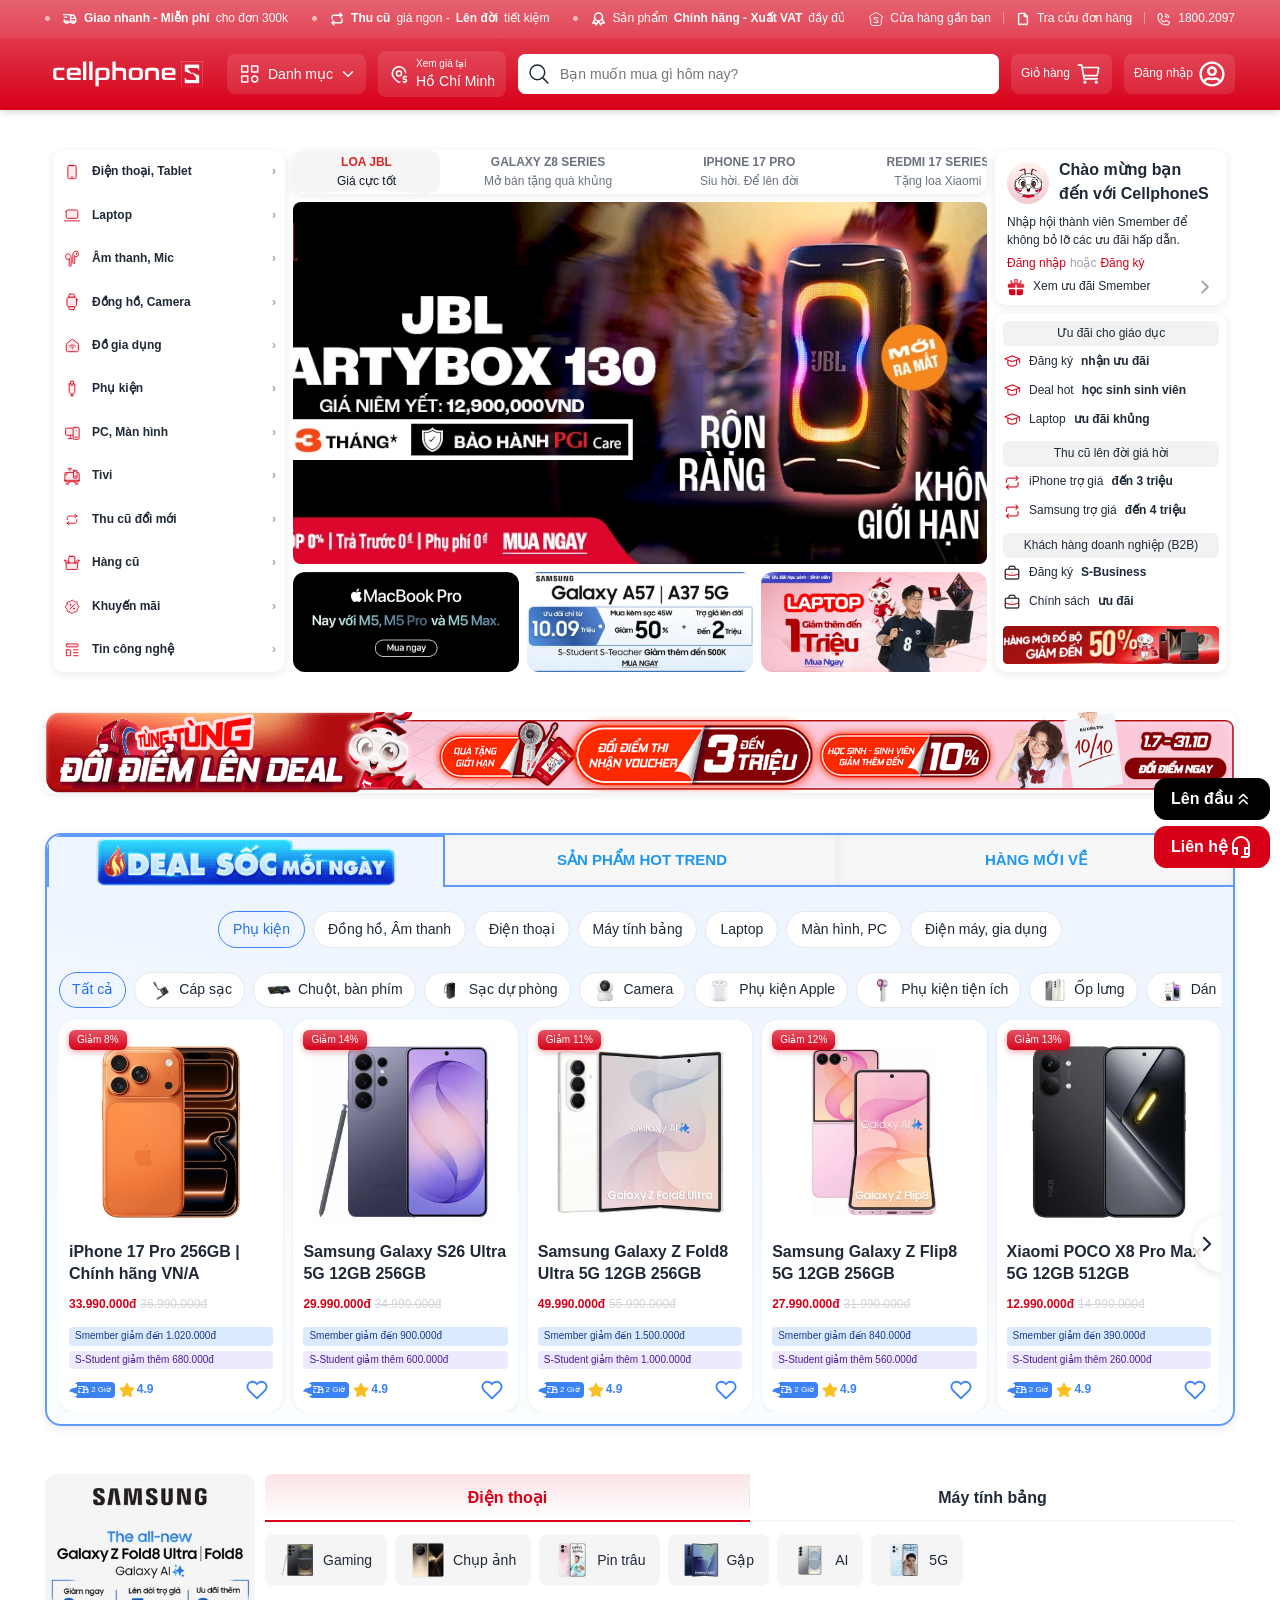
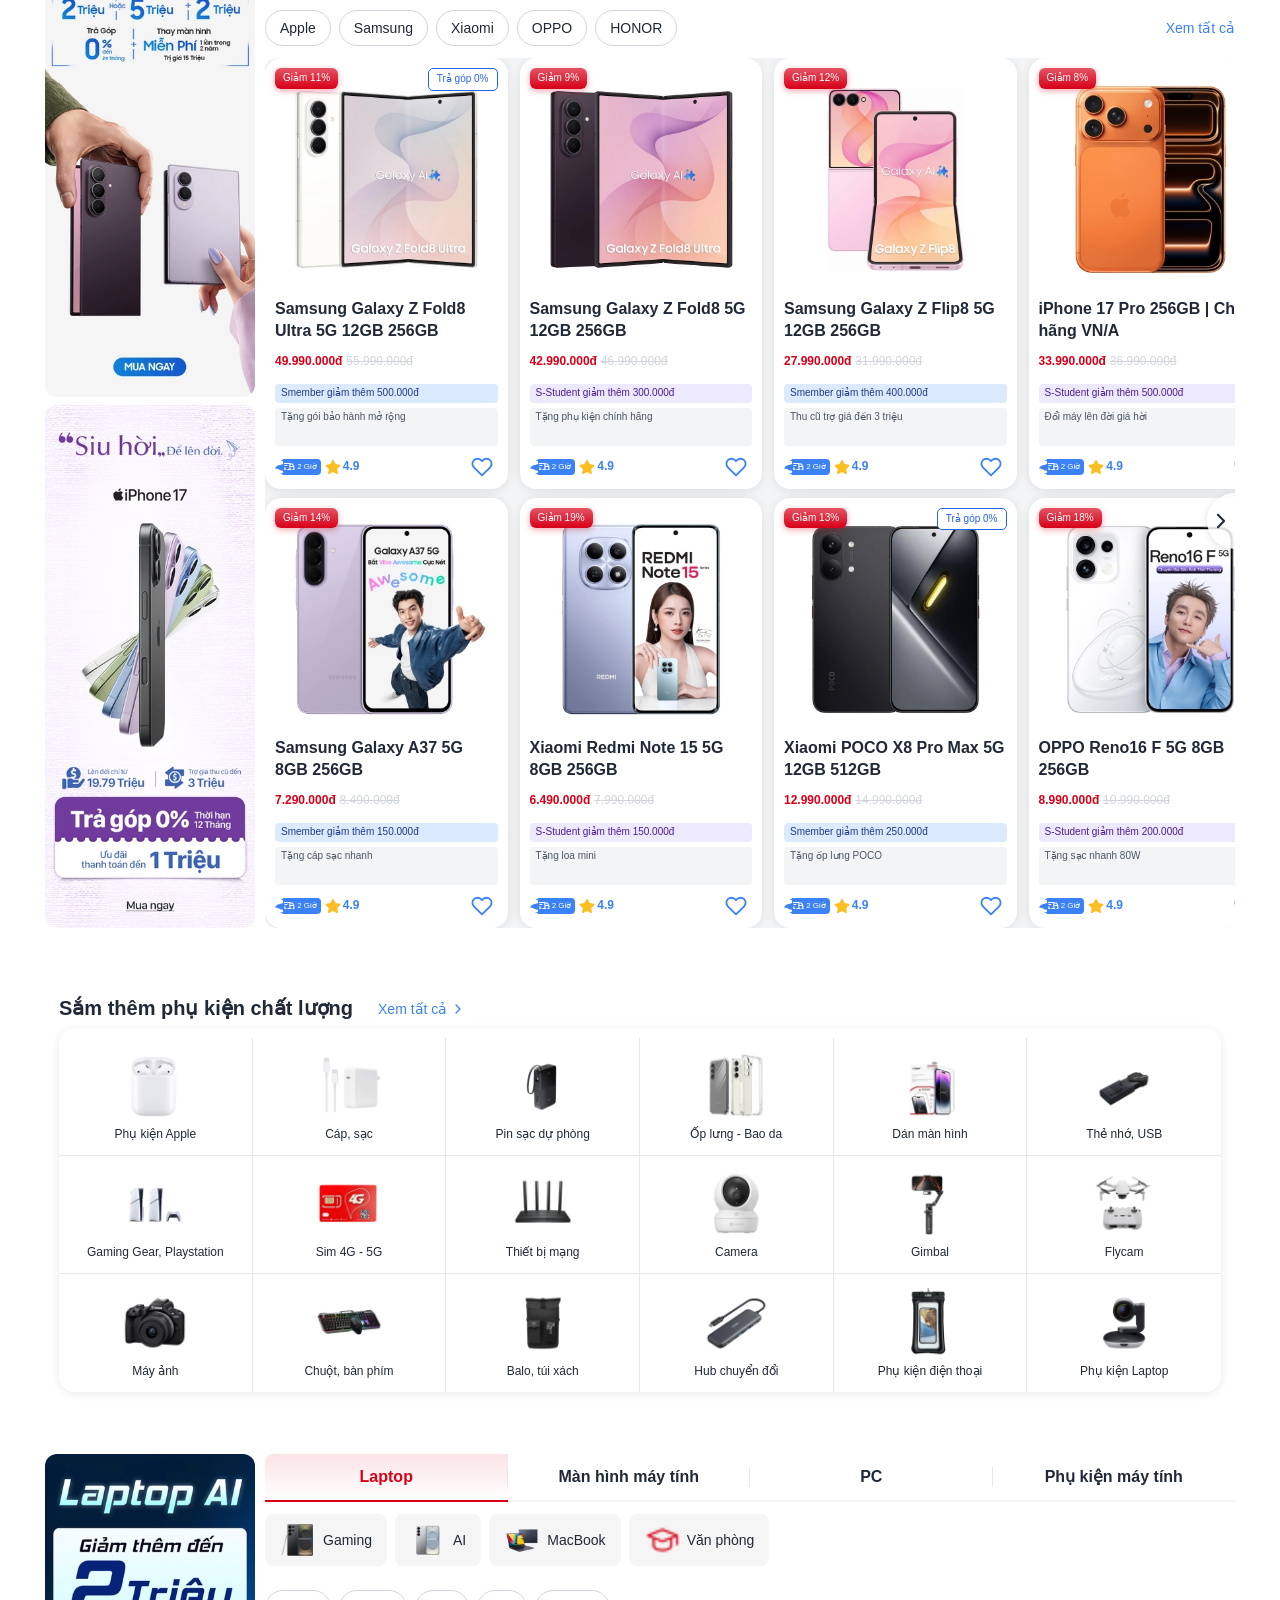
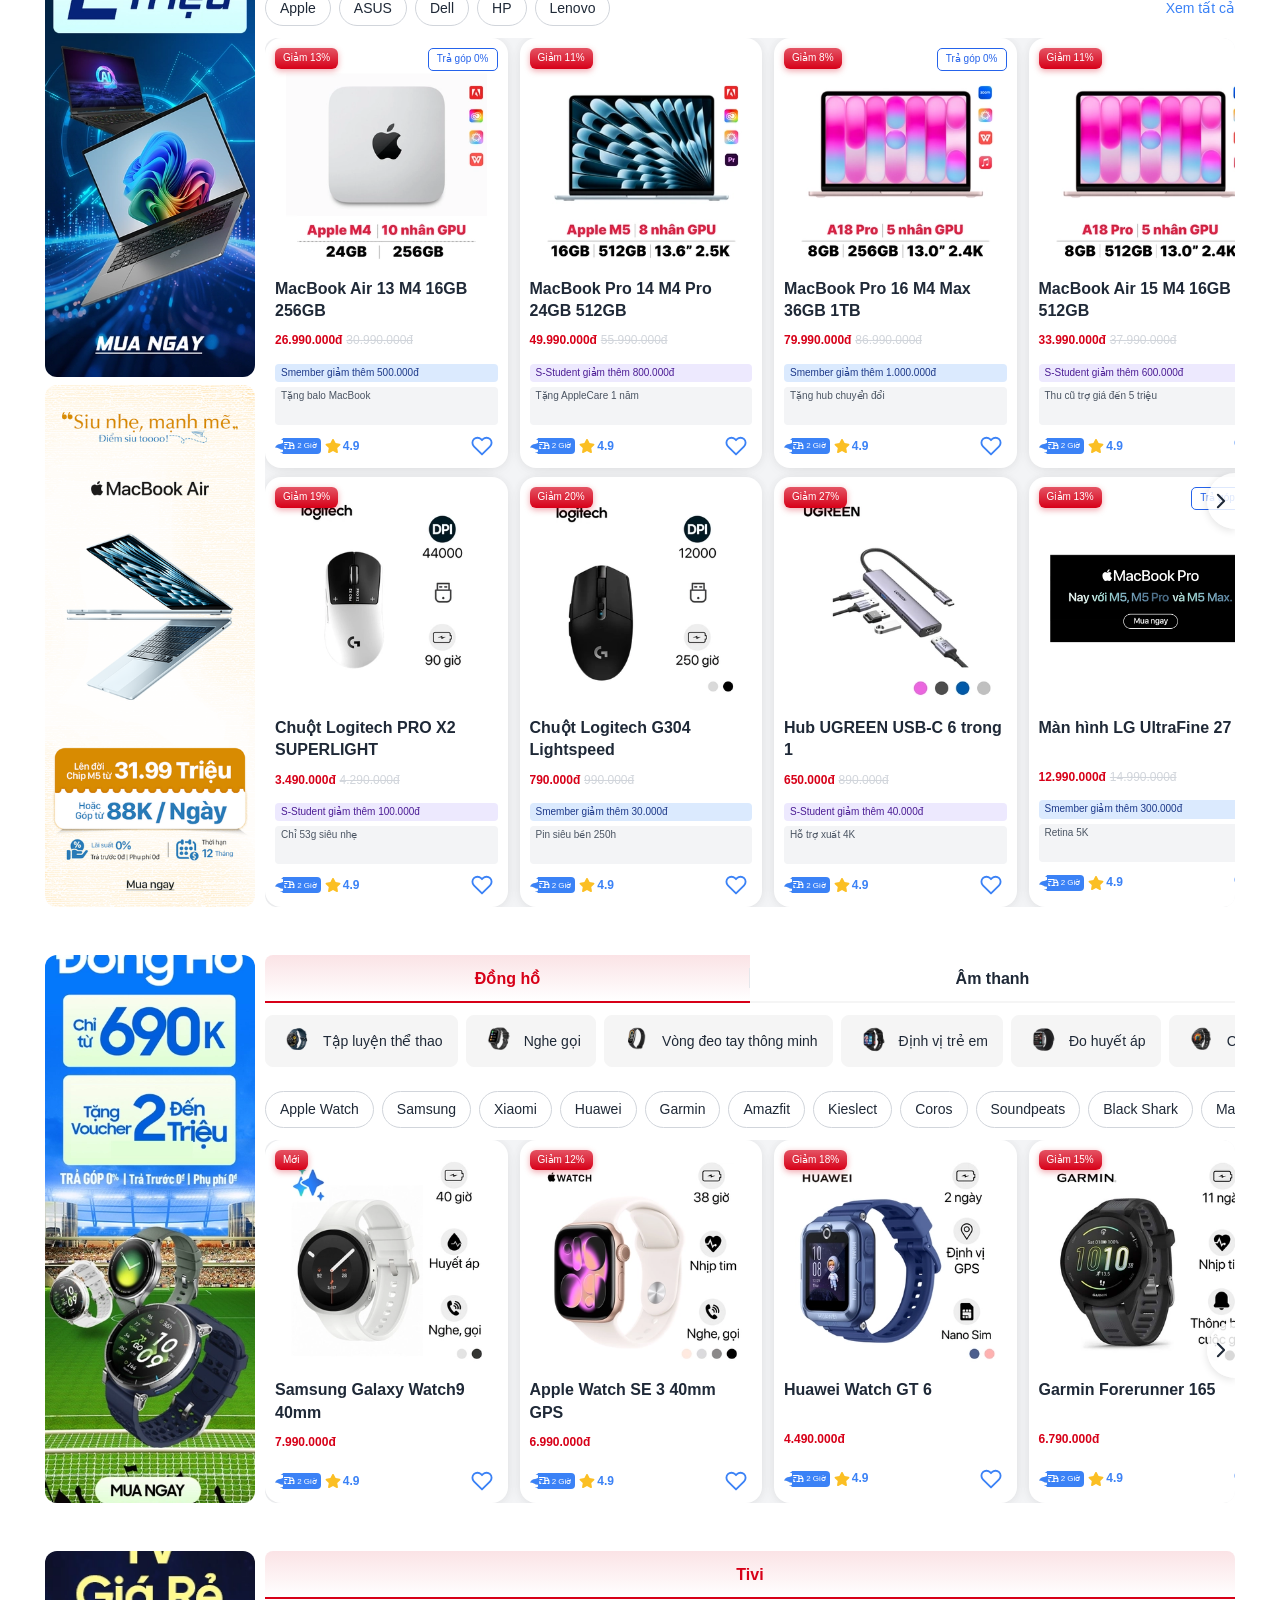
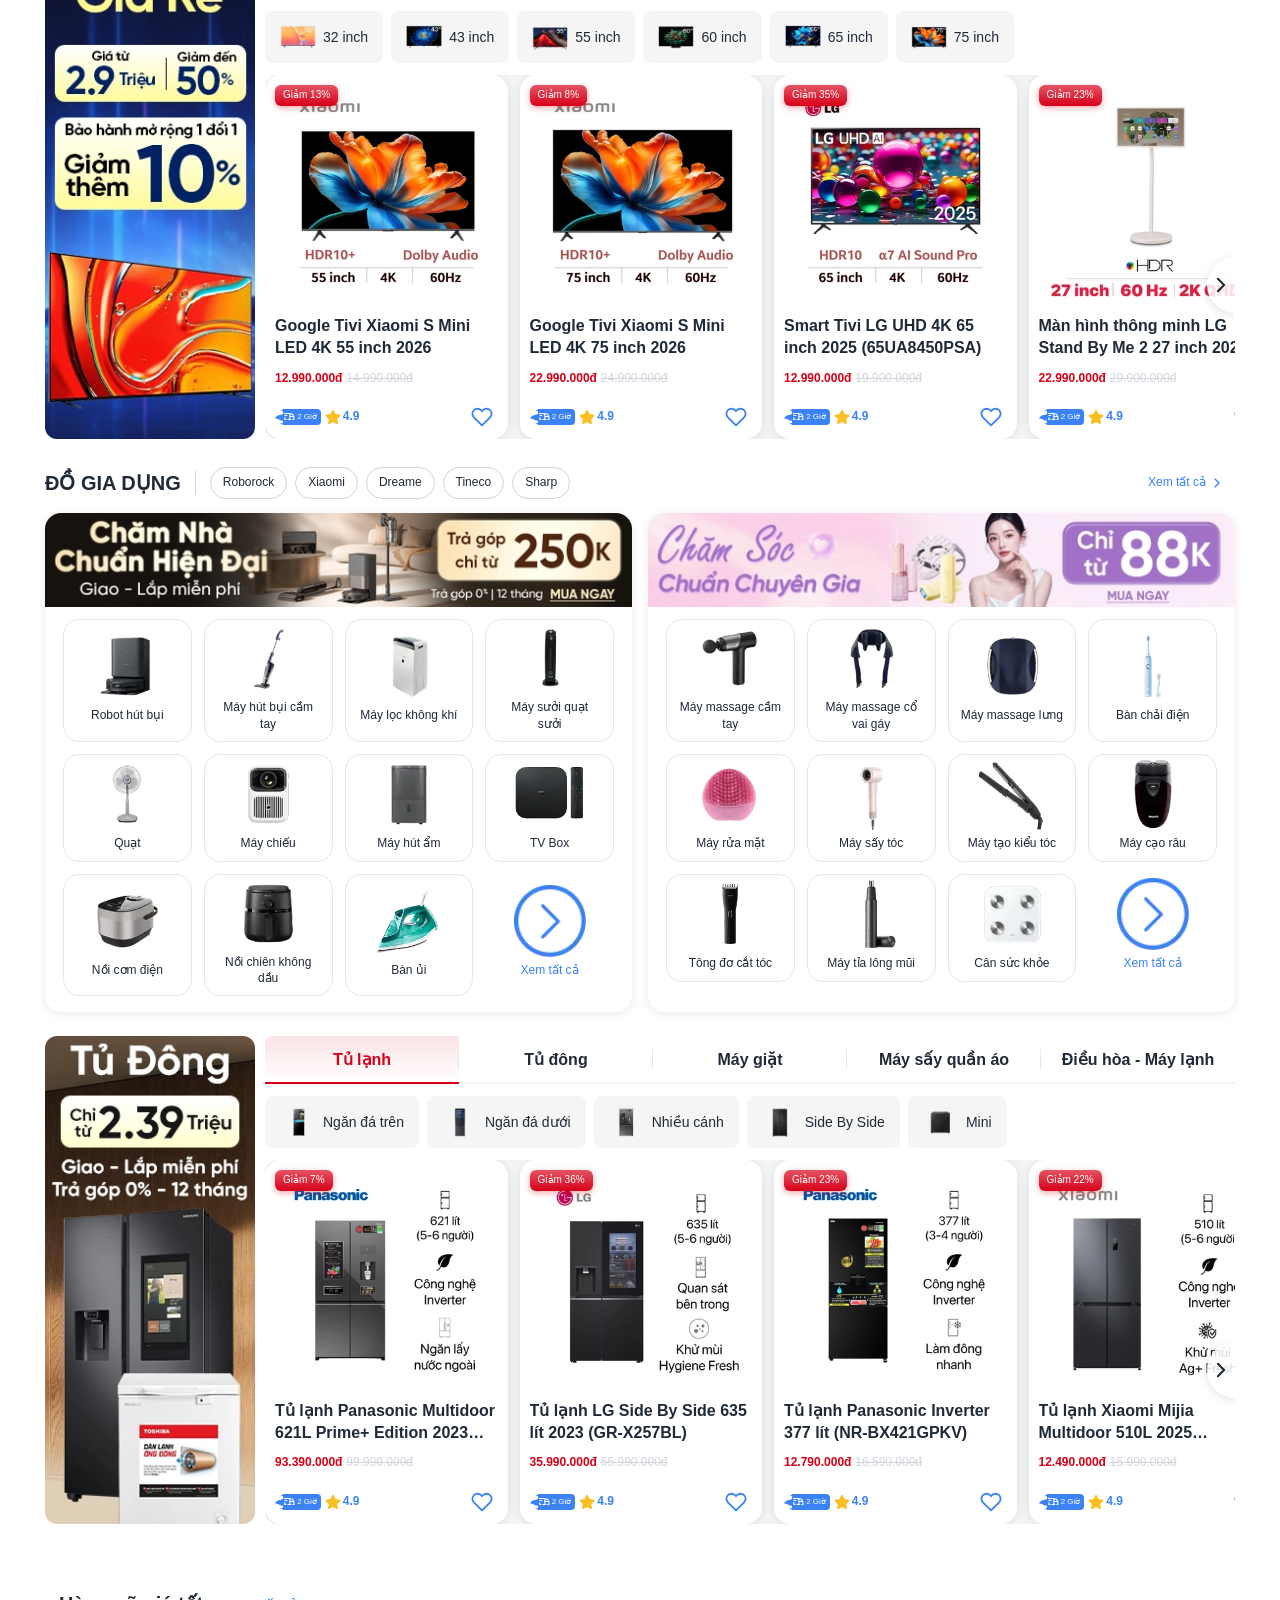
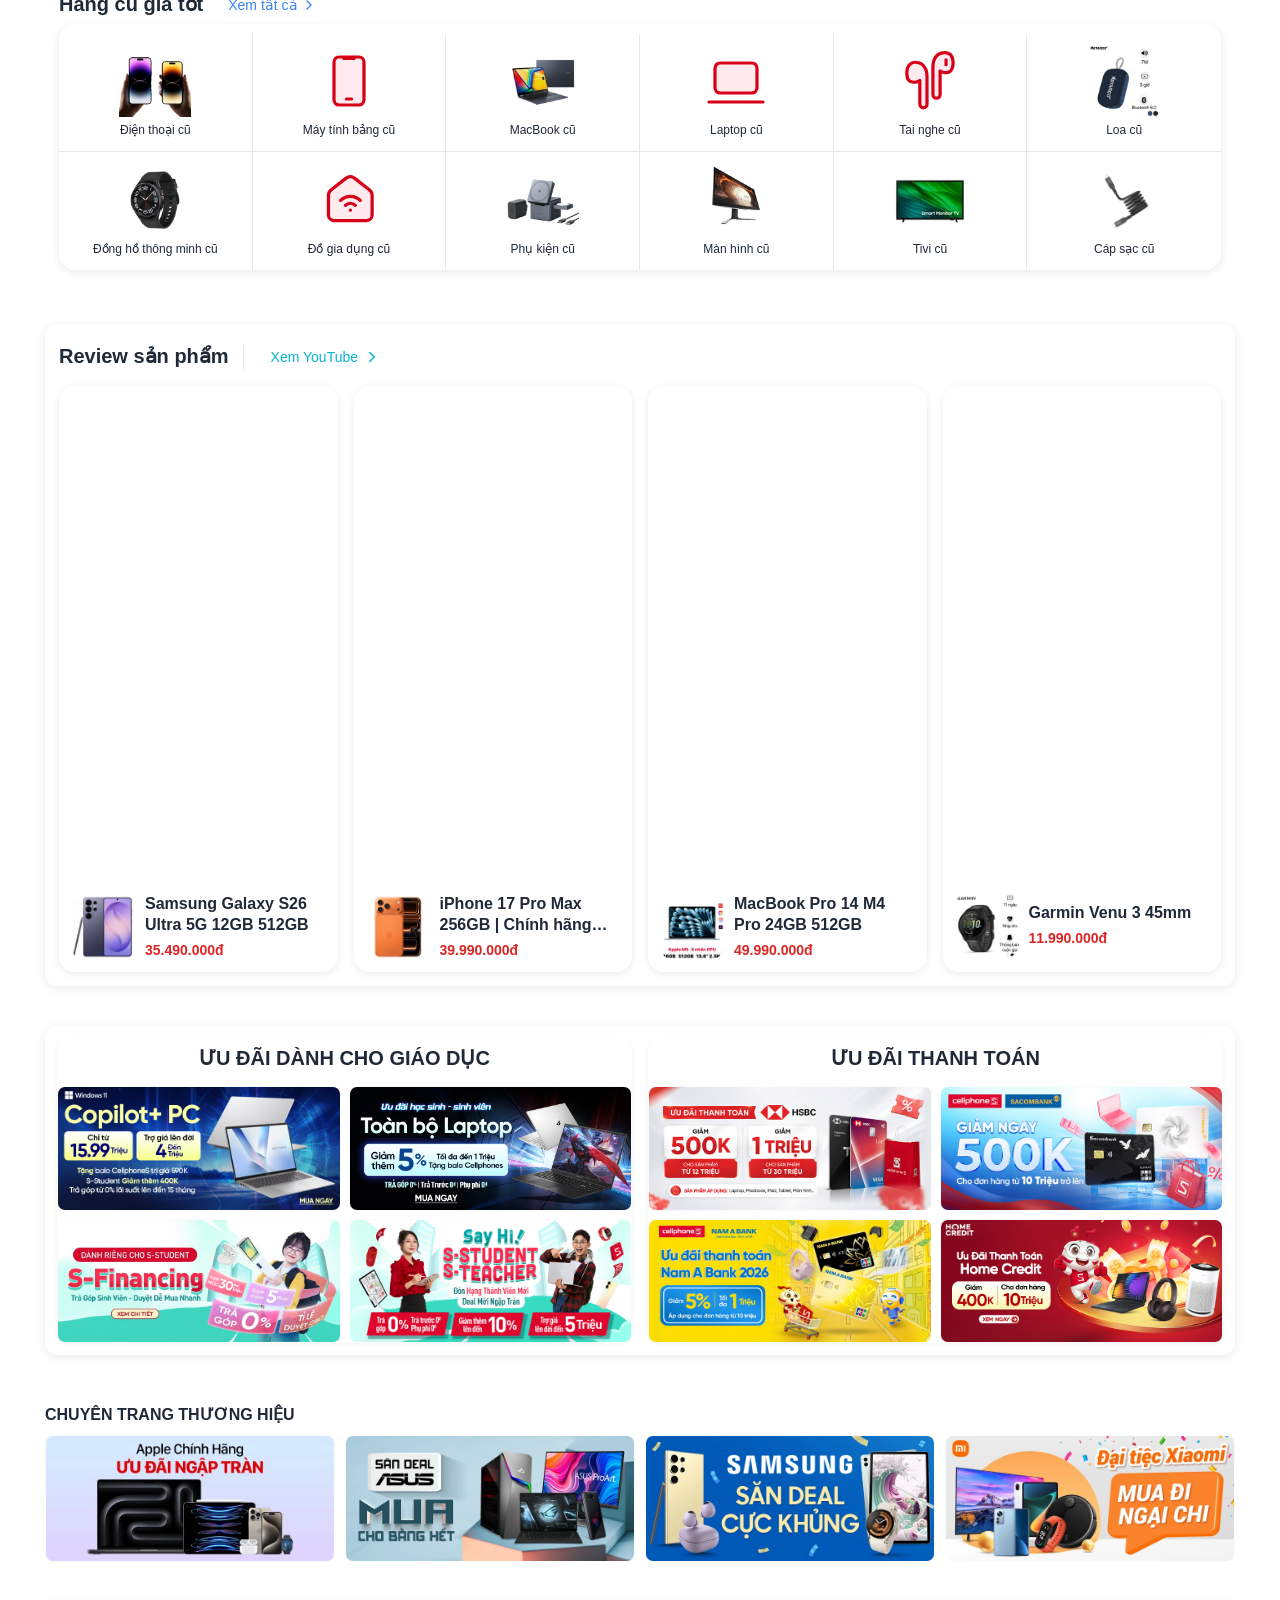
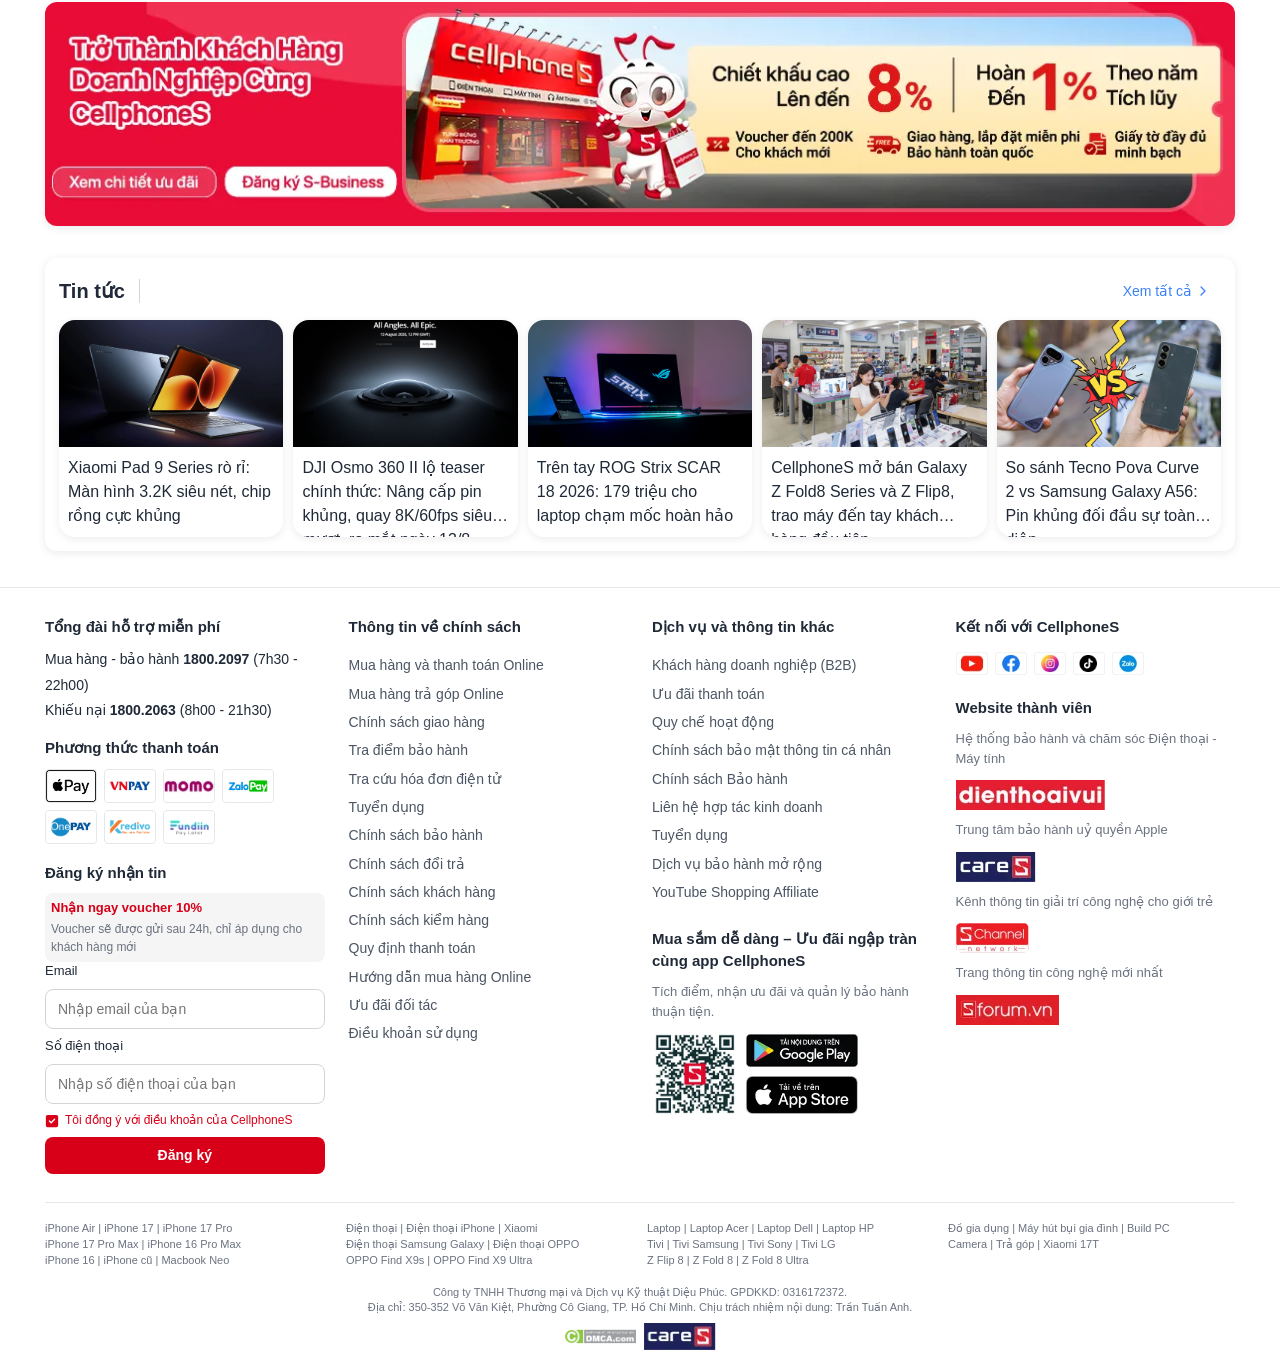
==== index.html @ 31ad0323 "feat: responsive CellphoneS homepage (BEM)" ====
<!DOCTYPE html>
<html lang="vi">
  <head>
    <meta charset="utf-8">
    <meta name="viewport" content="width=device-width, initial-scale=1">
    <meta name="description" content="Trang chủ CellphoneS responsive theo block layout BEM">
    <title>CellphoneS - Điện thoại, laptop, phụ kiện chính hãng</title>
    <link rel="stylesheet" href="styles.css">
  </head>
  <body id="top" class="body">
    <a class="skip-link" href="#main-content">Chuyển đến nội dung chính</a>
    <div class="body__left" aria-hidden="true"></div>
    <div class="body__main">
      <header class="header">
        <div class="header__top-bar">
          <div class="header__top-inner">
            <div class="header__marquee"><div class="header__marquee-track"><span class="header__marquee-item"><svg xmlns="http://www.w3.org/2000/svg" width="17" height="16" viewBox="0 0 17 16" fill="none" aria-hidden="true"><path stroke="#fff" stroke-linecap="round" stroke-linejoin="round" stroke-width="1.5" d="M3.833 11.333a1.333 1.333 0 1 0 2.667 0 1.333 1.333 0 0 0-2.667 0ZM10.5 11.333a1.333 1.333 0 1 0 2.667 0 1.333 1.333 0 0 0-2.667 0Z"></path><path stroke="#fff" stroke-linecap="round" stroke-linejoin="round" stroke-width="1.5" d="M3.833 11.333H2.5V8.667m-.667-5.334h7.334v8m-2.667 0h4m2.667 0H14.5v-4m0 0H9.167m5.333 0L12.5 4H9.167M2.5 6h2.667"></path></svg><strong>Giao nhanh - Miễn phí</strong> cho đơn 300k</span><span class="header__marquee-item"><svg xmlns="http://www.w3.org/2000/svg" width="17" height="16" viewBox="0 0 17 16" fill="none" aria-hidden="true"><path stroke="#fff" stroke-linecap="round" stroke-linejoin="round" stroke-width="1.5" d="M3.167 8V6a2 2 0 0 1 2-2h8.666m0 0-2-2m2 2-2 2M13.833 8v2a2 2 0 0 1-2 2H3.167m0 0 2 2m-2-2 2-2"></path></svg><strong>Thu cũ</strong> giá ngon - <strong>Lên đời</strong> tiết kiệm</span><span class="header__marquee-item"><svg xmlns="http://www.w3.org/2000/svg" width="16" height="16" viewBox="0 0 16 16" fill="none" aria-hidden="true"><path stroke="#fff" stroke-linecap="round" stroke-linejoin="round" stroke-width="1.5" d="M4.5 6a4 4 0 1 0 8 0 4 4 0 0 0-8 0Z"></path><path stroke="#fff" stroke-linecap="round" stroke-linejoin="round" stroke-width="1.5" d="m8.5 10 2.267 3.927 1.065-2.156 2.399.155L11.964 8M5.035 8l-2.267 3.927 2.399-.156 1.065 2.155L8.499 10"></path></svg>Sản phẩm <strong>Chính hãng - Xuất VAT</strong> đầy đủ</span><span class="header__marquee-item"><svg xmlns="http://www.w3.org/2000/svg" width="17" height="16" viewBox="0 0 17 16" fill="none" aria-hidden="true"><path stroke="#fff" stroke-linecap="round" stroke-linejoin="round" stroke-width="1.5" d="M3.833 11.333a1.333 1.333 0 1 0 2.667 0 1.333 1.333 0 0 0-2.667 0ZM10.5 11.333a1.333 1.333 0 1 0 2.667 0 1.333 1.333 0 0 0-2.667 0Z"></path><path stroke="#fff" stroke-linecap="round" stroke-linejoin="round" stroke-width="1.5" d="M3.833 11.333H2.5V8.667m-.667-5.334h7.334v8m-2.667 0h4m2.667 0H14.5v-4m0 0H9.167m5.333 0L12.5 4H9.167M2.5 6h2.667"></path></svg><strong>Giao nhanh - Miễn phí</strong> cho đơn 300k</span><span class="header__marquee-item"><svg xmlns="http://www.w3.org/2000/svg" width="17" height="16" viewBox="0 0 17 16" fill="none" aria-hidden="true"><path stroke="#fff" stroke-linecap="round" stroke-linejoin="round" stroke-width="1.5" d="M3.167 8V6a2 2 0 0 1 2-2h8.666m0 0-2-2m2 2-2 2M13.833 8v2a2 2 0 0 1-2 2H3.167m0 0 2 2m-2-2 2-2"></path></svg><strong>Thu cũ</strong> giá ngon - <strong>Lên đời</strong> tiết kiệm</span><span class="header__marquee-item"><svg xmlns="http://www.w3.org/2000/svg" width="16" height="16" viewBox="0 0 16 16" fill="none" aria-hidden="true"><path stroke="#fff" stroke-linecap="round" stroke-linejoin="round" stroke-width="1.5" d="M4.5 6a4 4 0 1 0 8 0 4 4 0 0 0-8 0Z"></path><path stroke="#fff" stroke-linecap="round" stroke-linejoin="round" stroke-width="1.5" d="m8.5 10 2.267 3.927 1.065-2.156 2.399.155L11.964 8M5.035 8l-2.267 3.927 2.399-.156 1.065 2.155L8.499 10"></path></svg>Sản phẩm <strong>Chính hãng - Xuất VAT</strong> đầy đủ</span></div></div>
            <nav class="header__links" aria-label="Liên kết hỗ trợ">
              <a href="https://cellphones.com.vn/dia-chi-cua-hang"><svg xmlns="http://www.w3.org/2000/svg" width="25" height="25" fill="none" viewBox="0 0 25 25" aria-hidden="true"><path stroke="white" stroke-linecap="round" stroke-width="1.5" d="M8.32 22.66h8.36c2.31 0 4.18-1.786 4.18-3.99v-4.877c0-.708.296-1.387.82-1.888 1.216-1.16 1.058-3.083-.332-4.048l-6.39-4.434a4.343 4.343 0 0 0-4.917 0L3.653 7.857c-1.391.965-1.55 2.888-.333 4.048.524.5.82 1.18.82 1.888v4.878c0 2.203 1.87 3.989 4.18 3.989Z"></path><path fill="white" d="M8.9 12.916V9.66h7v2.816l-.987-1.222h-4.419V12l2.004 2.175-.128.183-3.47-1.441Z"></path><path fill="white" d="M8.9 18.778v-2.922l1.097 1.327h4.309V15.83l-1.95-2.236.135-.179 3.409 1.61v3.754h-7Z"></path></svg><span>Cửa hàng gần bạn</span></a>
              <a href="https://smember.com.vn/order?company_id=cellphones"><svg xmlns="http://www.w3.org/2000/svg" width="17" height="16" fill="none" viewBox="0 0 17 16" aria-hidden="true"><path stroke="#fff" stroke-linecap="round" stroke-linejoin="round" stroke-width="1.5" d="M9.833 2v2.667a.667.667 0 0 0 .667.666h2.667"></path><path stroke="#fff" stroke-linecap="round" stroke-linejoin="round" stroke-width="1.5" d="M13.167 8v4.667a1.187 1.187 0 0 1-2.067.933 1.1 1.1 0 0 0-1.733 0 1.1 1.1 0 0 1-1.734 0 1.1 1.1 0 0 0-1.733 0 1.187 1.187 0 0 1-2.067-.933V3.333A1.333 1.333 0 0 1 5.167 2h4.666l3.334 3.333v2.834"></path></svg><span>Tra cứu đơn hàng</span></a>
              <a href="tel:18002097"><svg stroke="currentColor" fill="currentColor" stroke-width="0" viewBox="0 0 256 256" aria-hidden="true" height="1em" width="1em" xmlns="http://www.w3.org/2000/svg"><path d="M144.27,45.93a8,8,0,0,1,9.8-5.66,86.22,86.22,0,0,1,61.66,61.66,8,8,0,0,1-5.66,9.8A8.23,8.23,0,0,1,208,112a8,8,0,0,1-7.73-5.94,70.35,70.35,0,0,0-50.33-50.33A8,8,0,0,1,144.27,45.93Zm-2.33,41.8c13.79,3.68,22.65,12.54,26.33,26.33A8,8,0,0,0,176,120a8.23,8.23,0,0,0,2.07-.27,8,8,0,0,0,5.66-9.8c-5.12-19.16-18.5-32.54-37.66-37.66a8,8,0,1,0-4.13,15.46Zm81.94,95.35A56.26,56.26,0,0,1,168,232C88.6,232,24,167.4,24,88A56.26,56.26,0,0,1,72.92,32.12a16,16,0,0,1,16.62,9.52l21.12,47.15,0,.12A16,16,0,0,1,109.39,104c-.18.27-.37.52-.57.77L88,129.45c7.49,15.22,23.41,31,38.83,38.51l24.34-20.71a8.12,8.12,0,0,1,.75-.56,16,16,0,0,1,15.17-1.4l.13.06,47.11,21.11A16,16,0,0,1,223.88,183.08Zm-15.88-2s-.07,0-.11,0h0l-47-21.05-24.35,20.71a8.44,8.44,0,0,1-.74.56,16,16,0,0,1-15.75,1.14c-18.73-9.05-37.4-27.58-46.46-46.11a16,16,0,0,1,1-15.7,6.13,6.13,0,0,1,.57-.77L96,95.15l-21-47a.61.61,0,0,1,0-.12A40.2,40.2,0,0,0,40,88,128.14,128.14,0,0,0,168,216,40.21,40.21,0,0,0,208,181.07Z"></path></svg><span>1800.2097</span></a>
            </nav>
          </div>
        </div>
        <div class="header__main-nav">
          <a class="header__logo" href="#top" aria-label="CellphoneS - Trang chủ">
            <img src="docs/designs/CellphoneS - Điện thoại, laptop, tablet, phụ kiện chính hãng_files/Logo_CPS.webp" alt="CellphoneS">
          </a>
          <span class="header__category-btn"><svg width="24" height="24" viewBox="0 0 24 24" fill="none" xmlns="http://www.w3.org/2000/svg" aria-hidden="true"><path d="M4.7041 4H10.7041V10H4.7041V4Z" stroke="white" stroke-width="1.5" stroke-linecap="round" stroke-linejoin="round"></path><path d="M14.7041 4H20.7041V10H14.7041V4Z" stroke="white" stroke-width="1.5" stroke-linecap="round" stroke-linejoin="round"></path><path d="M4.7041 14H10.7041V20H4.7041V14Z" stroke="white" stroke-width="1.5" stroke-linecap="round" stroke-linejoin="round"></path><path d="M14.7041 17C14.7041 17.7956 15.0202 18.5587 15.5828 19.1213 16.1454 19.6839 16.9085 20 17.7041 20C18.4998 20 19.2628 19.6839 19.8254 19.1213 20.388 18.5587 20.7041 17.7956 20.7041 17C20.7041 16.2044 20.388 15.4413 19.8254 14.8787 19.2628 14.3161 18.4998 14 17.7041 14C16.9085 14 16.1454 14.3161 15.5828 14.8787 15.0202 15.4413 14.7041 16.2044 14.7041 17Z" stroke="white" stroke-width="1.5" stroke-linecap="round" stroke-linejoin="round"></path></svg> Danh mục <svg stroke="currentColor" fill="currentColor" stroke-width="0" viewBox="0 0 512 512" aria-hidden="true" height="1em" width="1em" xmlns="http://www.w3.org/2000/svg"><path fill="none" stroke-linecap="round" stroke-linejoin="round" stroke-width="48" d="m112 184 144 144 144-144"></path></svg></span>
          <span class="header__location-btn"><svg xmlns="http://www.w3.org/2000/svg" width="20" height="21" fill="none" aria-hidden="true"><path stroke="#fff" stroke-linecap="round" stroke-linejoin="round" stroke-width="1.5" d="M7.5 9.528a2.5 2.5 0 1 0 5 0 2.5 2.5 0 0 0-5 0Z"></path><path stroke="#fff" stroke-linecap="round" stroke-linejoin="round" stroke-width="1.5" d="M10.85 18.033a1.666 1.666 0 0 1-2.027-.255l-3.537-3.536a6.667 6.667 0 1 1 11.34-5.462M17.5 12.861h-2.083a1.25 1.25 0 0 0 0 2.5h.833a1.25 1.25 0 0 1 0 2.5h-2.083M15.833 17.861v.834m0-6.667v.833"></path></svg><span><small>Xem giá tại</small> Hồ Chí Minh</span></span>
          <div class="header__search" role="search">
            <span class="header__search-btn" aria-hidden="true"><svg stroke="currentColor" fill="currentColor" stroke-width="0" viewBox="0 0 512 512" height="24" width="24" xmlns="http://www.w3.org/2000/svg"><path fill="none" stroke-miterlimit="10" stroke-width="32" d="M221.09 64a157.09 157.09 0 1 0 157.09 157.09A157.1 157.1 0 0 0 221.09 64z"></path><path fill="none" stroke-linecap="round" stroke-miterlimit="10" stroke-width="32" d="M338.29 338.29 448 448"></path></svg></span>
            <label class="sr-only" for="site-search">Tìm sản phẩm</label>
            <input id="site-search" class="header__search-input" name="q" type="search" placeholder="Bạn muốn mua gì hôm nay?">
          </div>
            <a class="header__cart" href="https://cellphones.com.vn/cart"><span>Giỏ hàng</span><svg stroke="currentColor" fill="currentColor" stroke-width="0" viewBox="0 0 512 512" aria-hidden="true" height="1em" width="1em" xmlns="http://www.w3.org/2000/svg"><circle cx="176" cy="416" r="16" fill="none" stroke-linecap="round" stroke-linejoin="round" stroke-width="32"></circle><circle cx="400" cy="416" r="16" fill="none" stroke-linecap="round" stroke-linejoin="round" stroke-width="32"></circle><path fill="none" stroke-linecap="round" stroke-linejoin="round" stroke-width="32" d="M48 80h64l48 272h256"></path><path fill="none" stroke-linecap="round" stroke-linejoin="round" stroke-width="32" d="M160 288h249.44a8 8 0 0 0 7.85-6.43l28.8-144a8 8 0 0 0-7.85-9.57H128"></path></svg></a>
          <a class="header__account" href="https://smember.com.vn/"><span>Đăng nhập</span><svg stroke="currentColor" fill="currentColor" stroke-width="0" viewBox="0 0 496 512" aria-hidden="true" height="1em" width="1em" xmlns="http://www.w3.org/2000/svg"><path d="M248 104c-53 0-96 43-96 96s43 96 96 96 96-43 96-96-43-96-96-96zm0 144c-26.5 0-48-21.5-48-48s21.5-48 48-48 48 21.5 48 48-21.5 48-48 48zm0-240C111 8 0 119 0 256s111 248 248 248 248-111 248-248S385 8 248 8zm0 448c-49.7 0-95.1-18.3-130.1-48.4 14.9-23 40.4-38.6 69.6-39.5 20.8 6.4 40.6 9.6 60.5 9.6s39.7-3.1 60.5-9.6c29.2 1 54.7 16.5 69.6 39.5-35 30.1-80.4 48.4-130.1 48.4zm162.7-84.1c-24.4-31.4-62.1-51.9-105.1-51.9-10.2 0-26 9.6-57.6 9.6-31.5 0-47.4-9.6-57.6-9.6-42.9 0-80.6 20.5-105.1 51.9C61.9 339.2 48 299.2 48 256c0-110.3 89.7-200 200-200s200 89.7 200 200c0 43.2-13.9 83.2-37.3 115.9z"></path></svg></a>
        </div>
      </header>

      <main id="main-content">
        <section class="hero-banner" aria-label="Khuyến mãi nổi bật">
          <nav class="category-menu" aria-label="Danh mục sản phẩm">
            <a class="category-menu__item" href="#phones"><img src="docs/designs/CellphoneS - Điện thoại, laptop, tablet, phụ kiện chính hãng_files/icon-homepage-mobile.svg" alt="">Điện thoại, Tablet <span>›</span></a>
            <a class="category-menu__item" href="#laptops"><img src="docs/designs/CellphoneS - Điện thoại, laptop, tablet, phụ kiện chính hãng_files/icon-homepage-laptop.svg" alt="">Laptop <span>›</span></a>
            <a class="category-menu__item" href="https://cellphones.com.vn/"><img src="docs/designs/CellphoneS - Điện thoại, laptop, tablet, phụ kiện chính hãng_files/icon-homepage-audio-2.svg" alt="">Âm thanh, Mic <span>›</span></a>
            <a class="category-menu__item" href="#watch"><img src="docs/designs/CellphoneS - Điện thoại, laptop, tablet, phụ kiện chính hãng_files/icon-homepage-watch.svg" alt="">Đồng hồ, Camera <span>›</span></a>
            <a class="category-menu__item" href="#appliances"><img src="docs/designs/CellphoneS - Điện thoại, laptop, tablet, phụ kiện chính hãng_files/icon-homepage-home-appliances.svg" alt="">Đồ gia dụng <span>›</span></a>
            <a class="category-menu__item" href="#accessories"><img src="docs/designs/CellphoneS - Điện thoại, laptop, tablet, phụ kiện chính hãng_files/icon-homepage-accessories.svg" alt="">Phụ kiện <span>›</span></a>
            <a class="category-menu__item" href="https://cellphones.com.vn/"><img src="docs/designs/CellphoneS - Điện thoại, laptop, tablet, phụ kiện chính hãng_files/icon-homepage-pc.svg" alt="">PC, Màn hình <span>›</span></a>
            <a class="category-menu__item" href="#tv"><img src="docs/designs/CellphoneS - Điện thoại, laptop, tablet, phụ kiện chính hãng_files/icon-homepage-tv.svg" alt="">Tivi <span>›</span></a>
            <a class="category-menu__item" href="https://cellphones.com.vn/"><img src="docs/designs/CellphoneS - Điện thoại, laptop, tablet, phụ kiện chính hãng_files/icon-homepage-trade-in.svg" alt="">Thu cũ đổi mới <span>›</span></a>
            <a class="category-menu__item" href="#used"><img src="docs/designs/CellphoneS - Điện thoại, laptop, tablet, phụ kiện chính hãng_files/icon-homepage-used-goods.svg" alt="">Hàng cũ <span>›</span></a>
            <a class="category-menu__item" href="https://cellphones.com.vn/"><img src="docs/designs/CellphoneS - Điện thoại, laptop, tablet, phụ kiện chính hãng_files/icon-homepage-promotions.svg" alt="">Khuyến mãi <span>›</span></a>
            <a class="category-menu__item" href="#news"><img src="docs/designs/CellphoneS - Điện thoại, laptop, tablet, phụ kiện chính hãng_files/icon-homepage-tech-news.svg" alt="">Tin công nghệ <span>›</span></a>
          </nav>

          <div class="hero-slider">
            <input class="hero-slider__radio" type="radio" name="hero-slide" id="hero-slide-1" checked>
            <input class="hero-slider__radio" type="radio" name="hero-slide" id="hero-slide-2">
            <input class="hero-slider__radio" type="radio" name="hero-slide" id="hero-slide-3">
            <input class="hero-slider__radio" type="radio" name="hero-slide" id="hero-slide-4">
            <input class="hero-slider__radio" type="radio" name="hero-slide" id="hero-slide-5">
            <input class="hero-slider__radio" type="radio" name="hero-slide" id="hero-slide-6">
            <input class="hero-slider__radio" type="radio" name="hero-slide" id="hero-slide-7">
            <input class="hero-slider__radio" type="radio" name="hero-slide" id="hero-slide-8">
            <input class="hero-slider__radio" type="radio" name="hero-slide" id="hero-slide-9">
            <input class="hero-slider__radio" type="radio" name="hero-slide" id="hero-slide-10">
            <div class="swiper-thumbs">
              <label class="swiper-thumbs__tab" for="hero-slide-1"><b>LOA JBL</b><span>Giá cực tốt</span></label>
              <label class="swiper-thumbs__tab" for="hero-slide-2"><b>GALAXY Z8 SERIES</b><span>Mở bán tặng quà khủng</span></label>
              <label class="swiper-thumbs__tab" for="hero-slide-3"><b>IPHONE 17 PRO</b><span>Siu hời. Để lên đời</span></label>
              <label class="swiper-thumbs__tab" for="hero-slide-4"><b>REDMI 17 SERIES</b><span>Tặng loa Xiaomi</span></label>
              <label class="swiper-thumbs__tab" for="hero-slide-5"><b>ASUS</b><span>Ưu đãi tựu trường</span></label>
              <label class="swiper-thumbs__tab" for="hero-slide-6"><b>AMAZFIT BALANCE 3</b><span>Khám phá tuyệt vời</span></label>
              <label class="swiper-thumbs__tab" for="hero-slide-7"><b>HONOR FRESH START</b><span>Săn deal cực hời</span></label>
              <label class="swiper-thumbs__tab" for="hero-slide-8"><b>OPPO RENO16 F 5G</b><span>Bộ quà đến 10 triệu</span></label>
              <label class="swiper-thumbs__tab" for="hero-slide-9"><b>GARMIN FORERUNNER</b><span>Tập luyện thông minh</span></label>
              <label class="swiper-thumbs__tab" for="hero-slide-10"><b>TECNO POVA CURVE 2</b><span>Siêu pin - Siêu mỏng</span></label>
            </div>
            <div class="hero-slider__viewport">
              <div class="hero-slider__track">
                <a class="hero-slider__slide" href="https://cellphones.com.vn/loa-jbl-partybox-club-130.html"><img src="docs/designs/CellphoneS - Điện thoại, laptop, tablet, phụ kiện chính hãng_files/loa-jbl-partybox-club-130-homepage.webp" alt="LOA JBL PARTYBOX Giá cực tốt"></a>
                <a class="hero-slider__slide" href="https://cellphones.com.vn/dien-thoai-samsung-galaxy-z-fold-8-ultra.html"><img src="docs/designs/CellphoneS - Điện thoại, laptop, tablet, phụ kiện chính hãng_files/Z8-OPEN.webp" alt="GALAXY Z8 SERIES Mở bán tặng quà khủng"></a>
                <a class="hero-slider__slide" href="https://cellphones.com.vn/iphone-17-pro.html"><img src="docs/designs/CellphoneS - Điện thoại, laptop, tablet, phụ kiện chính hãng_files/690x300_iPhone17Pro_1.webp" alt="IPHONE 17 PRO Siu hời. Để lên đời"></a>
                <a class="hero-slider__slide" href="https://cellphones.com.vn/dien-thoai-xiaomi-redmi-17.html"><img src="docs/designs/CellphoneS - Điện thoại, laptop, tablet, phụ kiện chính hãng_files/redmi-17-home.webp" alt="REDMI 17 SERIES Tặng loa Xiaomi 1.27 triệu"></a>
                <a class="hero-slider__slide" href="https://cellphones.com.vn/laptop/asus.html"><img src="docs/designs/CellphoneS - Điện thoại, laptop, tablet, phụ kiện chính hãng_files/dfbdbd.webp" alt="NĂNG ĐỘNG CÙNG ASUS Ưu đãi mùa tựu trường"></a>
                <a class="hero-slider__slide" href="https://cellphones.com.vn/dong-ho-thong-minh-amazfit-balance-3.html"><img src="docs/designs/CellphoneS - Điện thoại, laptop, tablet, phụ kiện chính hãng_files/dfghgh.webp" alt="AMAZFIT BALANCE 3 Khám phá những điều tuyệt vời"></a>
                <a class="hero-slider__slide" href="https://cellphones.com.vn/mobile/honor.html"><img src="docs/designs/CellphoneS - Điện thoại, laptop, tablet, phụ kiện chính hãng_files/Home_HONORreshStart.webp" alt="HONOR FRESH START Săn deal cực hời"></a>
                <a class="hero-slider__slide" href="https://cellphones.com.vn/dien-thoai-oppo-reno16-f.html"><img src="docs/designs/CellphoneS - Điện thoại, laptop, tablet, phụ kiện chính hãng_files/OppoReno16F-2.webp" alt="OPPO RENO16 F 5G Bộ quà đến 10 triệu"></a>
                <a class="hero-slider__slide" href="https://cellphones.com.vn/dong-ho-thong-minh-garmin-forerunner-70.html"><img src="docs/designs/CellphoneS - Điện thoại, laptop, tablet, phụ kiện chính hãng_files/dhbkkk.webp" alt="GARMIN FORERUNNER Tập luyện thông minh, tiến bộ rõ rệt"></a>
                <a class="hero-slider__slide" href="https://cellphones.com.vn/dien-thoai-tecno-pova-curve-2-5g.html"><img src="docs/designs/CellphoneS - Điện thoại, laptop, tablet, phụ kiện chính hãng_files/Home-PovaCurve2.webp" alt="TECNO POVA CURVE 2 5G Siêu pin - Siêu mỏng"></a>
              </div>
            </div>
            <div class="sub-banners">
              <a class="sub-banners__item" href="https://cellphones.com.vn/"><img src="docs/designs/CellphoneS - Điện thoại, laptop, tablet, phụ kiện chính hãng_files/mbannnmacpro.png" alt="MacBook Pro ưu đãi"></a>
              <a class="sub-banners__item" href="https://cellphones.com.vn/"><img src="docs/designs/CellphoneS - Điện thoại, laptop, tablet, phụ kiện chính hãng_files/a37-0726.webp" alt="Galaxy A37 giá tốt"></a>
              <a class="sub-banners__item" href="https://cellphones.com.vn/"><img src="docs/designs/CellphoneS - Điện thoại, laptop, tablet, phụ kiện chính hãng_files/Artboard5.webp" alt="Laptop ưu đãi khủng"></a>
            </div>
          </div>

          <aside class="promo" aria-label="Chương trình khuyến mãi">
            <div class="promo__quick">
              <a class="promo__quick-item" href="https://cellphones.com.vn/danh-sach-khuyen-mai"><span class="promo__quick-icon"><img class="promo__quick-image" src="docs/designs/CellphoneS - Điện thoại, laptop, tablet, phụ kiện chính hãng_files/icon-hang-moi-ve02.webp" alt="Deal sốc đến 50%"></span><p class="promo__quick-label">Deal sốc<br> đến 50%</p></a>
              <a class="promo__quick-item" href="https://cellphones.com.vn/uu-dai-sinh-vien-hoc-sinh"><span class="promo__quick-icon"><img class="promo__quick-image" src="docs/designs/CellphoneS - Điện thoại, laptop, tablet, phụ kiện chính hãng_files/icon_edu_promotion_home_190825.webp" alt="Ưu đãi cho giáo dục"></span><p class="promo__quick-label">Ưu đãi<br> cho giáo dục</p></a>
              <a class="promo__quick-item" href="https://cellphones.com.vn/thu-cu-doi-moi"><span class="promo__quick-icon"><img class="promo__quick-image" src="docs/designs/CellphoneS - Điện thoại, laptop, tablet, phụ kiện chính hãng_files/icon_thu_cu_home_190825.webp" alt="Thu cũ đổi mới giá hời"></span><p class="promo__quick-label">Thu cũ đổi mới<br> giá hời</p></a>
              <a class="promo__quick-item" href="https://cellphones.com.vn/dich-vu-khach-hang-doanh-nghiep"><span class="promo__quick-icon"><img class="promo__quick-image" src="docs/designs/CellphoneS - Điện thoại, laptop, tablet, phụ kiện chính hãng_files/Icon_wrapper.webp" alt="Khách hàng doanh nghiệp"></span><p class="promo__quick-label">Khách hàng<br> doanh nghiệp</p></a>
              <a class="promo__quick-item" href="https://smember.com.vn/promotion"><span class="promo__quick-icon"><img class="promo__quick-image" src="docs/designs/CellphoneS - Điện thoại, laptop, tablet, phụ kiện chính hãng_files/S-ant_1.webp" alt="Ưu đãi Smember"></span><p class="promo__quick-label">Ưu đãi<br> Smember</p></a>
            </div>
            <div class="promo-card promo-card--smember">
              <img class="promo-card__icon" src="docs/designs/CellphoneS - Điện thoại, laptop, tablet, phụ kiện chính hãng_files/ant-smile.webp" alt="Smember">
              <strong class="promo-card__title">Chào mừng bạn đến với CellphoneS</strong>
              <p class="promo-card__desc">Nhập hội thành viên Smember để không bỏ lỡ các ưu đãi hấp dẫn.</p>
              <div class="promo-card__login-row"><a class="promo-card__login" href="https://cellphones.com.vn/">Đăng nhập</a><span class="promo-card__or">hoặc</span><a class="promo-card__login" href="https://cellphones.com.vn/">Đăng ký</a></div>
              <a class="promo-card__promo" href="https://smember.com.vn/promotion">
                <svg class="promo-card__promo-icon" xmlns="http://www.w3.org/2000/svg" viewBox="0 0 19 18" fill="none"><g clip-path="url(#pc-gift-clip)"><path fill="url(#pc-gift-grad)" d="M2 11.25h6.75V18h-3A3.75 3.75 0 0 1 2 14.25v-3Zm16.5-3a1.5 1.5 0 0 1-1.5 1.5h-6.75V6.718c-.252.02-.503.032-.75.032s-.498-.013-.75-.032V9.75H2a1.5 1.5 0 0 1-1.5-1.5 3 3 0 0 1 3-3h1.303a3.853 3.853 0 0 1-1.303-3 .75.75 0 0 1 1.5 0c0 1.966 1.778 2.647 3.13 2.88-.499-.884-.8-1.867-.88-2.88a2.25 2.25 0 1 1 4.5 0 6.999 6.999 0 0 1-.88 2.88C12.222 4.899 14 4.218 14 2.25a.75.75 0 1 1 1.5 0 3.853 3.853 0 0 1-1.303 3H15.5a3 3 0 0 1 3 3Zm-9.75-6c.09.797.346 1.567.75 2.26.404-.693.66-1.463.75-2.26a.75.75 0 1 0-1.5 0ZM10.25 18h3A3.75 3.75 0 0 0 17 14.25v-3h-6.75V18Z"/></g><defs><lineargradient id="pc-gift-grad" x1="25.438" x2="21.125" y1="4.5" y2="18" gradientUnits="userSpaceOnUse"><stop stop-color="#E45464"></stop><stop offset="1" stop-color="#D70018"></stop></lineargradient><clippath id="pc-gift-clip"><path fill="#fff" d="M.5 0h18v18H.5z"></path></clippath></defs></svg>
                <span>Xem ưu đãi Smember</span>
                <svg class="promo-card__promo-arrow" stroke="currentColor" fill="currentColor" stroke-width="0" viewBox="0 0 512 512"><path fill="none" stroke-linecap="round" stroke-linejoin="round" stroke-width="48" d="m184 112 144 144-144 144"></path></svg>
              </a>
            </div>
            <div class="promo__groups">
              <div class="promo__group promo__group--edu"><a class="promo__group-title" href="https://cellphones.com.vn/uu-dai-sinh-vien-hoc-sinh">Ưu đãi cho giáo dục</a><a class="promo__link" href="https://smember.com.vn/promotion/s-edu"><img class="promo__link-icon" src="docs/designs/CellphoneS - Điện thoại, laptop, tablet, phụ kiện chính hãng_files/icon_student_home_190825.webp" alt="">Đăng ký <b>nhận ưu đãi</b></a><a class="promo__link" href="https://cellphones.com.vn/uu-dai-sinh-vien-hoc-sinh"><img class="promo__link-icon" src="docs/designs/CellphoneS - Điện thoại, laptop, tablet, phụ kiện chính hãng_files/icon_student_home_190825.webp" alt="">Deal hot <b>học sinh sinh viên</b></a><a class="promo__link" href="https://cellphones.com.vn/laptop.html"><img class="promo__link-icon" src="docs/designs/CellphoneS - Điện thoại, laptop, tablet, phụ kiện chính hãng_files/icon_student_home_190825.webp" alt="">Laptop <b>ưu đãi khủng</b></a></div>
              <div class="promo__group promo__group--trade-in"><a class="promo__group-title" href="https://cellphones.com.vn/thu-cu-doi-moi">Thu cũ lên đời giá hời</a><a class="promo__link" href="https://cellphones.com.vn/thu-cu-doi-moi/trade-in-iphone"><img class="promo__link-icon" src="docs/designs/CellphoneS - Điện thoại, laptop, tablet, phụ kiện chính hãng_files/icon_repeat_home_190825.webp" alt="">iPhone trợ giá <b>đến 3 triệu</b></a><a class="promo__link" href="https://cellphones.com.vn/thu-cu-doi-moi/trade-in-samsung"><img class="promo__link-icon" src="docs/designs/CellphoneS - Điện thoại, laptop, tablet, phụ kiện chính hãng_files/icon_repeat_home_190825.webp" alt="">Samsung trợ giá <b>đến 4 triệu</b></a></div>
              <div class="promo__group promo__group--b2b"><a class="promo__group-title" href="https://cellphones.com.vn/dich-vu-khach-hang-doanh-nghiep">Khách hàng doanh nghiệp (B2B)</a><a class="promo__link" href="https://smember.com.vn/promotion/s-business"><img class="promo__link-icon" src="docs/designs/CellphoneS - Điện thoại, laptop, tablet, phụ kiện chính hãng_files/Icon_wrapper(1).webp" alt="">Đăng ký <b>S-Business</b></a><a class="promo__link" href="https://cellphones.com.vn/dich-vu-khach-hang-doanh-nghiep"><img class="promo__link-icon" src="docs/designs/CellphoneS - Điện thoại, laptop, tablet, phụ kiện chính hãng_files/Icon_wrapper(1).webp" alt="">Chính sách <b>ưu đãi</b></a></div>
              <img class="promo__banner" src="docs/designs/CellphoneS - Điện thoại, laptop, tablet, phụ kiện chính hãng_files/promotion_banner04.webp" alt="Khuyến mãi đặc biệt">
            </div>
          </aside>
        </section>

        <a class="campaign-banner" href="https://cellphones.com.vn/">
          <img class="campaign-banner__image campaign-banner__image--mobile" src="docs/designs/CellphoneS - Điện thoại, laptop, tablet, phụ kiện chính hãng_files/SpecialBanner_Mobile_dday2.gif" alt="Back to School 2026 - Đặc quyền học sinh sinh viên">
          <img class="campaign-banner__image campaign-banner__image--desktop" src="docs/designs/CellphoneS - Điện thoại, laptop, tablet, phụ kiện chính hãng_files/Special-banner-1-D2---2.gif" alt="Back to School 2026 - Đặc quyền học sinh sinh viên">
        </a>

        <section class="featured" aria-labelledby="featured-title">
          <h2 id="featured-title" class="sr-only">Xu hướng &amp; Hàng mới về</h2>
          <input class="featured__radio" type="radio" name="featured-tab" id="featured-tab-1" checked>
          <input class="featured__radio" type="radio" name="featured-tab" id="featured-tab-2">
          <input class="featured__radio" type="radio" name="featured-tab" id="featured-tab-3">
          <div class="featured__tabs"><label class="featured__tab" for="featured-tab-1"><img src="docs/designs/CellphoneS - Điện thoại, laptop, tablet, phụ kiện chính hãng_files/hotDueHome03.webp" alt="Deal sốc mới ngày"></label><label class="featured__tab" for="featured-tab-2"><span class="featured__tab-label">SẢN PHẨM HOT TREND</span></label><label class="featured__tab" for="featured-tab-3"><span class="featured__tab-label">HÀNG MỚI VỀ</span></label></div>
          <div class="featured__bodies">
            <div class="featured__body">
              <div class="featured__pills swiper swiper-trend-tab-groups swiper-horizontal max-md:px-3!"><button type="button" class="featured__pill featured__pill--active"><span class="featured__pill-item">Phụ kiện</span></button><button type="button" class="featured__pill"><span class="featured__pill-item">Đồng hồ, Âm thanh</span></button><button type="button" class="featured__pill"><span class="featured__pill-item">Điện thoại</span></button><button type="button" class="featured__pill"><span class="featured__pill-item">Máy tính bảng</span></button><button type="button" class="featured__pill"><span class="featured__pill-item">Laptop</span></button><button type="button" class="featured__pill"><span class="featured__pill-item">Màn hình, PC</span></button><button type="button" class="featured__pill"><span class="featured__pill-item">Điện máy, gia dụng</span></button></div>
              <div class="featured__pills featured__pills--inner swiper swiper-trend-inner-tabs swiper-horizontal max-md:px-3! swiper-backface-hidden"><button type="button" class="featured__pill featured__pill--active"><span class="featured__pill-item">Tất cả</span></button><button type="button" class="featured__pill"><img class="featured__pill-icon" src="docs/designs/CellphoneS - Điện thoại, laptop, tablet, phụ kiện chính hãng_files/cap-sac-cap.webp" alt=""><span class="featured__pill-item">Cáp sạc</span></button><button type="button" class="featured__pill"><img class="featured__pill-icon" src="docs/designs/CellphoneS - Điện thoại, laptop, tablet, phụ kiện chính hãng_files/phu-kien-ban-phim-chuot.webp" alt=""><span class="featured__pill-item">Chuột, bàn phím</span></button><button type="button" class="featured__pill"><img class="featured__pill-icon" src="docs/designs/CellphoneS - Điện thoại, laptop, tablet, phụ kiện chính hãng_files/pin-du-phong-20000-mah.webp" alt=""><span class="featured__pill-item">Sạc dự phòng</span></button><button type="button" class="featured__pill"><img class="featured__pill-icon" src="docs/designs/CellphoneS - Điện thoại, laptop, tablet, phụ kiện chính hãng_files/camera-hanh-trinh-trong-nha.webp" alt=""><span class="featured__pill-item">Camera</span></button><button type="button" class="featured__pill"><img class="featured__pill-icon" src="docs/designs/CellphoneS - Điện thoại, laptop, tablet, phụ kiện chính hãng_files/pk-apple-tai-nghe.png" alt=""><span class="featured__pill-item">Phụ kiện Apple</span></button><button type="button" class="featured__pill"><img class="featured__pill-icon" src="docs/designs/CellphoneS - Điện thoại, laptop, tablet, phụ kiện chính hãng_files/quat-cam-tay-new.png" alt=""><span class="featured__pill-item">Phụ kiện tiện ích</span></button><button type="button" class="featured__pill"><img class="featured__pill-icon" src="docs/designs/CellphoneS - Điện thoại, laptop, tablet, phụ kiện chính hãng_files/op-bao-da-sam-sung-s24.png" alt=""><span class="featured__pill-item">Ốp lưng</span></button><button type="button" class="featured__pill"><img class="featured__pill-icon" src="docs/designs/CellphoneS - Điện thoại, laptop, tablet, phụ kiện chính hãng_files/dan-man-hinh-iphone-15.png" alt=""><span class="featured__pill-item">Dán màn hình</span></button></div>
              <div class="featured-slider">
                <input class="featured-slider__radio" type="radio" name="featured-slide-1" id="featured-slide-1-1" checked>
                <input class="featured-slider__radio" type="radio" name="featured-slide-1" id="featured-slide-1-2">
                <div class="featured-slider__track">
                  <div class="featured-slider__page featured__grid">
                    <article class="product-card"><span class="product-card__badge product-card__badge--discount">Giảm 8%</span><img class="product-card__image" src="docs/designs/CellphoneS - Điện thoại, laptop, tablet, phụ kiện chính hãng_files/iphone-17-pro-256-gb.webp" alt="iPhone 17 Pro 256GB"><h3 class="product-card__title">iPhone 17 Pro 256GB | Chính hãng VN/A</h3><p><strong class="product-card__price">33.990.000đ</strong> <del class="product-card__price product-card__price--old">36.990.000đ</del></p><p class="product-card__smember-discount">Smember giảm đến 1.020.000đ</p><p class="product-card__student-discount">S-Student giảm thêm 680.000đ</p><div class="product-card__footer"><span class="product-card__rating"><span class="product-card__rating-bolt"><svg class="product-card__rating-bolt-svg" width="14" height="22" viewBox="0 0 14 22" fill="none" xmlns="http://www.w3.org/2000/svg"><path d="M14 22L13.9992 21.9834C13.9448 21.9801 13.8901 21.9782 13.8353 21.9737C12.6234 21.8772 11.4279 21.4711 9.7776 20.8255C8.80068 20.4498 7.78912 19.979 6.78007 19.4155C6.92073 19.4229 7.01566 19.4241 7.03624 19.4223C8.01353 19.3971 9.54199 19.8142 10.7488 18.7543C12.0384 17.6217 13.7982 16.732 13.7982 16.732C13.7982 16.732 10.3831 16.562 8.09308 15.6535C5.64221 14.6806 3.37291 12.582 0 13.1036C2.17647 9.123 4.58021 8.65209 7.03707 8.17245C7.87367 8.00776 8.719 7.84257 9.57249 7.54936C9.58052 7.54855 9.58831 7.54329 9.59638 7.54253C9.79531 7.48637 9.98515 7.41098 10.1656 7.32216C10.2056 7.30409 10.2417 7.2866 10.2817 7.26853C10.326 7.25005 10.366 7.22187 10.4012 7.18954C10.6598 7.03047 10.8878 6.83965 11.0774 6.63275C11.5071 6.16568 11.7453 5.59771 11.7125 5.06283C11.6759 4.46467 11.5702 3.96016 11.2158 3.50168C10.8923 3.07487 10.3628 2.72889 9.48188 2.43783C8.98425 2.27053 8.18863 2.36362 7.28254 2.60263C8.04273 2.13658 8.80545 1.70881 9.55107 1.34181C11.1628 0.548351 12.6684 0.0384752 13.8353 0.00688323C14.0039 0.00228017 13.8331 -0.00278636 14 0.00181152V0.0327282V22Z" fill="#D9D9D9"></path><path d="M14 22L13.9992 21.9834C13.9448 21.9801 13.8901 21.9782 13.8353 21.9737C12.6234 21.8772 11.4279 21.4711 9.7776 20.8255C8.80068 20.4498 7.78912 19.979 6.78007 19.4155C6.92073 19.4229 7.01566 19.4241 7.03624 19.4223C8.01353 19.3971 9.54199 19.8142 10.7488 18.7543C12.0384 17.6217 13.7982 16.732 13.7982 16.732C13.7982 16.732 10.3831 16.562 8.09308 15.6535C5.64221 14.6806 3.37291 12.582 0 13.1036C2.17647 9.123 4.58021 8.65209 7.03707 8.17245C7.87367 8.00776 8.719 7.84257 9.57249 7.54936C9.58052 7.54855 9.58831 7.54329 9.59638 7.54253C9.79531 7.48637 9.98515 7.41098 10.1656 7.32216C10.2056 7.30409 10.2417 7.2866 10.2817 7.26853C10.326 7.25005 10.366 7.22187 10.4012 7.18954C10.6598 7.03047 10.8878 6.83965 11.0774 6.63275C11.5071 6.16568 11.7453 5.59771 11.7125 5.06283C11.6759 4.46467 11.5702 3.96016 11.2158 3.50168C10.8923 3.07487 10.3628 2.72889 9.48188 2.43783C8.98425 2.27053 8.18863 2.36362 7.28254 2.60263C8.04273 2.13658 8.80545 1.70881 9.55107 1.34181C11.1628 0.548351 12.6684 0.0384752 13.8353 0.00688323C14.0039 0.00228017 13.8331 -0.00278636 14 0.00181152V0.0327282V22Z" fill="#3B82F6"></path></svg><span class="product-card__rating-pill"><svg stroke="currentColor" fill="none" stroke-width="1.5" viewBox="0 0 16 16"><path stroke-linecap="round" stroke-linejoin="round" d="M3.833 11.333H2.5V8.667m-.667-5.334h7.334v8m-2.667 0h4m2.667 0H14.5v-4m0 0H9.167m5.333 0L12.5 4H9.167M2.5 6h2.667"></path></svg><b>2 Giờ</b></span></span><span class="product-card__rating-score"><svg stroke="currentColor" fill="currentColor" stroke-width="0" viewBox="0 0 576 512"><path d="M259.3 17.8L194 150.2 47.9 171.5c-26.2 3.8-36.7 36.1-17.7 54.6l105.7 103-25 145.5c-4.5 26.3 23.2 46 46.4 33.7L288 439.6l130.7 68.7c23.2 12.2 50.9-7.4 46.4-33.7l-25-145.5 105.7-103c19-18.5 8.5-50.8-17.7-54.6L382 150.2 316.7 17.8c-11.7-23.6-45.6-23.9-57.4 0z"></path></svg><span>4.9</span></span></span><button type="button" class="product-card__wishlist" aria-label="Yêu thích"><svg stroke="currentColor" fill="none" stroke-width="2" viewBox="0 0 24 24" stroke-linecap="round" stroke-linejoin="round"><path d="M20.84 4.61a5.5 5.5 0 0 0-7.78 0L12 5.67l-1.06-1.06a5.5 5.5 0 0 0-7.78 7.78l1.06 1.06L12 21.23l7.78-7.78 1.06-1.06a5.5 5.5 0 0 0 0-7.78z"></path></svg></button></div></article>
                    <article class="product-card"><span class="product-card__badge product-card__badge--discount">Giảm 14%</span><img class="product-card__image" src="docs/designs/CellphoneS - Điện thoại, laptop, tablet, phụ kiện chính hãng_files/samsung-galaxy-s26-ultra-1.webp" alt="Samsung Galaxy S26 Ultra"><h3 class="product-card__title">Samsung Galaxy S26 Ultra 5G 12GB 256GB</h3><p><strong class="product-card__price">29.990.000đ</strong> <del class="product-card__price product-card__price--old">34.990.000đ</del></p><p class="product-card__smember-discount">Smember giảm đến 900.000đ</p><p class="product-card__student-discount">S-Student giảm thêm 600.000đ</p><div class="product-card__footer"><span class="product-card__rating"><span class="product-card__rating-bolt"><svg class="product-card__rating-bolt-svg" width="14" height="22" viewBox="0 0 14 22" fill="none" xmlns="http://www.w3.org/2000/svg"><path d="M14 22L13.9992 21.9834C13.9448 21.9801 13.8901 21.9782 13.8353 21.9737C12.6234 21.8772 11.4279 21.4711 9.7776 20.8255C8.80068 20.4498 7.78912 19.979 6.78007 19.4155C6.92073 19.4229 7.01566 19.4241 7.03624 19.4223C8.01353 19.3971 9.54199 19.8142 10.7488 18.7543C12.0384 17.6217 13.7982 16.732 13.7982 16.732C13.7982 16.732 10.3831 16.562 8.09308 15.6535C5.64221 14.6806 3.37291 12.582 0 13.1036C2.17647 9.123 4.58021 8.65209 7.03707 8.17245C7.87367 8.00776 8.719 7.84257 9.57249 7.54936C9.58052 7.54855 9.58831 7.54329 9.59638 7.54253C9.79531 7.48637 9.98515 7.41098 10.1656 7.32216C10.2056 7.30409 10.2417 7.2866 10.2817 7.26853C10.326 7.25005 10.366 7.22187 10.4012 7.18954C10.6598 7.03047 10.8878 6.83965 11.0774 6.63275C11.5071 6.16568 11.7453 5.59771 11.7125 5.06283C11.6759 4.46467 11.5702 3.96016 11.2158 3.50168C10.8923 3.07487 10.3628 2.72889 9.48188 2.43783C8.98425 2.27053 8.18863 2.36362 7.28254 2.60263C8.04273 2.13658 8.80545 1.70881 9.55107 1.34181C11.1628 0.548351 12.6684 0.0384752 13.8353 0.00688323C14.0039 0.00228017 13.8331 -0.00278636 14 0.00181152V0.0327282V22Z" fill="#D9D9D9"></path><path d="M14 22L13.9992 21.9834C13.9448 21.9801 13.8901 21.9782 13.8353 21.9737C12.6234 21.8772 11.4279 21.4711 9.7776 20.8255C8.80068 20.4498 7.78912 19.979 6.78007 19.4155C6.92073 19.4229 7.01566 19.4241 7.03624 19.4223C8.01353 19.3971 9.54199 19.8142 10.7488 18.7543C12.0384 17.6217 13.7982 16.732 13.7982 16.732C13.7982 16.732 10.3831 16.562 8.09308 15.6535C5.64221 14.6806 3.37291 12.582 0 13.1036C2.17647 9.123 4.58021 8.65209 7.03707 8.17245C7.87367 8.00776 8.719 7.84257 9.57249 7.54936C9.58052 7.54855 9.58831 7.54329 9.59638 7.54253C9.79531 7.48637 9.98515 7.41098 10.1656 7.32216C10.2056 7.30409 10.2417 7.2866 10.2817 7.26853C10.326 7.25005 10.366 7.22187 10.4012 7.18954C10.6598 7.03047 10.8878 6.83965 11.0774 6.63275C11.5071 6.16568 11.7453 5.59771 11.7125 5.06283C11.6759 4.46467 11.5702 3.96016 11.2158 3.50168C10.8923 3.07487 10.3628 2.72889 9.48188 2.43783C8.98425 2.27053 8.18863 2.36362 7.28254 2.60263C8.04273 2.13658 8.80545 1.70881 9.55107 1.34181C11.1628 0.548351 12.6684 0.0384752 13.8353 0.00688323C14.0039 0.00228017 13.8331 -0.00278636 14 0.00181152V0.0327282V22Z" fill="#3B82F6"></path></svg><span class="product-card__rating-pill"><svg stroke="currentColor" fill="none" stroke-width="1.5" viewBox="0 0 16 16"><path stroke-linecap="round" stroke-linejoin="round" d="M3.833 11.333H2.5V8.667m-.667-5.334h7.334v8m-2.667 0h4m2.667 0H14.5v-4m0 0H9.167m5.333 0L12.5 4H9.167M2.5 6h2.667"></path></svg><b>2 Giờ</b></span></span><span class="product-card__rating-score"><svg stroke="currentColor" fill="currentColor" stroke-width="0" viewBox="0 0 576 512"><path d="M259.3 17.8L194 150.2 47.9 171.5c-26.2 3.8-36.7 36.1-17.7 54.6l105.7 103-25 145.5c-4.5 26.3 23.2 46 46.4 33.7L288 439.6l130.7 68.7c23.2 12.2 50.9-7.4 46.4-33.7l-25-145.5 105.7-103c19-18.5 8.5-50.8-17.7-54.6L382 150.2 316.7 17.8c-11.7-23.6-45.6-23.9-57.4 0z"></path></svg><span>4.9</span></span></span><button type="button" class="product-card__wishlist" aria-label="Yêu thích"><svg stroke="currentColor" fill="none" stroke-width="2" viewBox="0 0 24 24" stroke-linecap="round" stroke-linejoin="round"><path d="M20.84 4.61a5.5 5.5 0 0 0-7.78 0L12 5.67l-1.06-1.06a5.5 5.5 0 0 0-7.78 7.78l1.06 1.06L12 21.23l7.78-7.78 1.06-1.06a5.5 5.5 0 0 0 0-7.78z"></path></svg></button></div></article>
                    <article class="product-card"><span class="product-card__badge product-card__badge--discount">Giảm 11%</span><img class="product-card__image" src="docs/designs/CellphoneS - Điện thoại, laptop, tablet, phụ kiện chính hãng_files/samsung-galaxy-z-fold-8-ultra-cream_2.webp" alt="Samsung Galaxy Z Fold8 Ultra"><h3 class="product-card__title">Samsung Galaxy Z Fold8 Ultra 5G 12GB 256GB</h3><p><strong class="product-card__price">49.990.000đ</strong> <del class="product-card__price product-card__price--old">55.990.000đ</del></p><p class="product-card__smember-discount">Smember giảm đến 1.500.000đ</p><p class="product-card__student-discount">S-Student giảm thêm 1.000.000đ</p><div class="product-card__footer"><span class="product-card__rating"><span class="product-card__rating-bolt"><svg class="product-card__rating-bolt-svg" width="14" height="22" viewBox="0 0 14 22" fill="none" xmlns="http://www.w3.org/2000/svg"><path d="M14 22L13.9992 21.9834C13.9448 21.9801 13.8901 21.9782 13.8353 21.9737C12.6234 21.8772 11.4279 21.4711 9.7776 20.8255C8.80068 20.4498 7.78912 19.979 6.78007 19.4155C6.92073 19.4229 7.01566 19.4241 7.03624 19.4223C8.01353 19.3971 9.54199 19.8142 10.7488 18.7543C12.0384 17.6217 13.7982 16.732 13.7982 16.732C13.7982 16.732 10.3831 16.562 8.09308 15.6535C5.64221 14.6806 3.37291 12.582 0 13.1036C2.17647 9.123 4.58021 8.65209 7.03707 8.17245C7.87367 8.00776 8.719 7.84257 9.57249 7.54936C9.58052 7.54855 9.58831 7.54329 9.59638 7.54253C9.79531 7.48637 9.98515 7.41098 10.1656 7.32216C10.2056 7.30409 10.2417 7.2866 10.2817 7.26853C10.326 7.25005 10.366 7.22187 10.4012 7.18954C10.6598 7.03047 10.8878 6.83965 11.0774 6.63275C11.5071 6.16568 11.7453 5.59771 11.7125 5.06283C11.6759 4.46467 11.5702 3.96016 11.2158 3.50168C10.8923 3.07487 10.3628 2.72889 9.48188 2.43783C8.98425 2.27053 8.18863 2.36362 7.28254 2.60263C8.04273 2.13658 8.80545 1.70881 9.55107 1.34181C11.1628 0.548351 12.6684 0.0384752 13.8353 0.00688323C14.0039 0.00228017 13.8331 -0.00278636 14 0.00181152V0.0327282V22Z" fill="#D9D9D9"></path><path d="M14 22L13.9992 21.9834C13.9448 21.9801 13.8901 21.9782 13.8353 21.9737C12.6234 21.8772 11.4279 21.4711 9.7776 20.8255C8.80068 20.4498 7.78912 19.979 6.78007 19.4155C6.92073 19.4229 7.01566 19.4241 7.03624 19.4223C8.01353 19.3971 9.54199 19.8142 10.7488 18.7543C12.0384 17.6217 13.7982 16.732 13.7982 16.732C13.7982 16.732 10.3831 16.562 8.09308 15.6535C5.64221 14.6806 3.37291 12.582 0 13.1036C2.17647 9.123 4.58021 8.65209 7.03707 8.17245C7.87367 8.00776 8.719 7.84257 9.57249 7.54936C9.58052 7.54855 9.58831 7.54329 9.59638 7.54253C9.79531 7.48637 9.98515 7.41098 10.1656 7.32216C10.2056 7.30409 10.2417 7.2866 10.2817 7.26853C10.326 7.25005 10.366 7.22187 10.4012 7.18954C10.6598 7.03047 10.8878 6.83965 11.0774 6.63275C11.5071 6.16568 11.7453 5.59771 11.7125 5.06283C11.6759 4.46467 11.5702 3.96016 11.2158 3.50168C10.8923 3.07487 10.3628 2.72889 9.48188 2.43783C8.98425 2.27053 8.18863 2.36362 7.28254 2.60263C8.04273 2.13658 8.80545 1.70881 9.55107 1.34181C11.1628 0.548351 12.6684 0.0384752 13.8353 0.00688323C14.0039 0.00228017 13.8331 -0.00278636 14 0.00181152V0.0327282V22Z" fill="#3B82F6"></path></svg><span class="product-card__rating-pill"><svg stroke="currentColor" fill="none" stroke-width="1.5" viewBox="0 0 16 16"><path stroke-linecap="round" stroke-linejoin="round" d="M3.833 11.333H2.5V8.667m-.667-5.334h7.334v8m-2.667 0h4m2.667 0H14.5v-4m0 0H9.167m5.333 0L12.5 4H9.167M2.5 6h2.667"></path></svg><b>2 Giờ</b></span></span><span class="product-card__rating-score"><svg stroke="currentColor" fill="currentColor" stroke-width="0" viewBox="0 0 576 512"><path d="M259.3 17.8L194 150.2 47.9 171.5c-26.2 3.8-36.7 36.1-17.7 54.6l105.7 103-25 145.5c-4.5 26.3 23.2 46 46.4 33.7L288 439.6l130.7 68.7c23.2 12.2 50.9-7.4 46.4-33.7l-25-145.5 105.7-103c19-18.5 8.5-50.8-17.7-54.6L382 150.2 316.7 17.8c-11.7-23.6-45.6-23.9-57.4 0z"></path></svg><span>4.9</span></span></span><button type="button" class="product-card__wishlist" aria-label="Yêu thích"><svg stroke="currentColor" fill="none" stroke-width="2" viewBox="0 0 24 24" stroke-linecap="round" stroke-linejoin="round"><path d="M20.84 4.61a5.5 5.5 0 0 0-7.78 0L12 5.67l-1.06-1.06a5.5 5.5 0 0 0-7.78 7.78l1.06 1.06L12 21.23l7.78-7.78 1.06-1.06a5.5 5.5 0 0 0 0-7.78z"></path></svg></button></div></article>
                    <article class="product-card"><span class="product-card__badge product-card__badge--discount">Giảm 12%</span><img class="product-card__image" src="docs/designs/CellphoneS - Điện thoại, laptop, tablet, phụ kiện chính hãng_files/samsung-galaxy-z-flip-8-pink-01.webp" alt="Samsung Galaxy Z Flip8"><h3 class="product-card__title">Samsung Galaxy Z Flip8 5G 12GB 256GB</h3><p><strong class="product-card__price">27.990.000đ</strong> <del class="product-card__price product-card__price--old">31.990.000đ</del></p><p class="product-card__smember-discount">Smember giảm đến 840.000đ</p><p class="product-card__student-discount">S-Student giảm thêm 560.000đ</p><div class="product-card__footer"><span class="product-card__rating"><span class="product-card__rating-bolt"><svg class="product-card__rating-bolt-svg" width="14" height="22" viewBox="0 0 14 22" fill="none" xmlns="http://www.w3.org/2000/svg"><path d="M14 22L13.9992 21.9834C13.9448 21.9801 13.8901 21.9782 13.8353 21.9737C12.6234 21.8772 11.4279 21.4711 9.7776 20.8255C8.80068 20.4498 7.78912 19.979 6.78007 19.4155C6.92073 19.4229 7.01566 19.4241 7.03624 19.4223C8.01353 19.3971 9.54199 19.8142 10.7488 18.7543C12.0384 17.6217 13.7982 16.732 13.7982 16.732C13.7982 16.732 10.3831 16.562 8.09308 15.6535C5.64221 14.6806 3.37291 12.582 0 13.1036C2.17647 9.123 4.58021 8.65209 7.03707 8.17245C7.87367 8.00776 8.719 7.84257 9.57249 7.54936C9.58052 7.54855 9.58831 7.54329 9.59638 7.54253C9.79531 7.48637 9.98515 7.41098 10.1656 7.32216C10.2056 7.30409 10.2417 7.2866 10.2817 7.26853C10.326 7.25005 10.366 7.22187 10.4012 7.18954C10.6598 7.03047 10.8878 6.83965 11.0774 6.63275C11.5071 6.16568 11.7453 5.59771 11.7125 5.06283C11.6759 4.46467 11.5702 3.96016 11.2158 3.50168C10.8923 3.07487 10.3628 2.72889 9.48188 2.43783C8.98425 2.27053 8.18863 2.36362 7.28254 2.60263C8.04273 2.13658 8.80545 1.70881 9.55107 1.34181C11.1628 0.548351 12.6684 0.0384752 13.8353 0.00688323C14.0039 0.00228017 13.8331 -0.00278636 14 0.00181152V0.0327282V22Z" fill="#D9D9D9"></path><path d="M14 22L13.9992 21.9834C13.9448 21.9801 13.8901 21.9782 13.8353 21.9737C12.6234 21.8772 11.4279 21.4711 9.7776 20.8255C8.80068 20.4498 7.78912 19.979 6.78007 19.4155C6.92073 19.4229 7.01566 19.4241 7.03624 19.4223C8.01353 19.3971 9.54199 19.8142 10.7488 18.7543C12.0384 17.6217 13.7982 16.732 13.7982 16.732C13.7982 16.732 10.3831 16.562 8.09308 15.6535C5.64221 14.6806 3.37291 12.582 0 13.1036C2.17647 9.123 4.58021 8.65209 7.03707 8.17245C7.87367 8.00776 8.719 7.84257 9.57249 7.54936C9.58052 7.54855 9.58831 7.54329 9.59638 7.54253C9.79531 7.48637 9.98515 7.41098 10.1656 7.32216C10.2056 7.30409 10.2417 7.2866 10.2817 7.26853C10.326 7.25005 10.366 7.22187 10.4012 7.18954C10.6598 7.03047 10.8878 6.83965 11.0774 6.63275C11.5071 6.16568 11.7453 5.59771 11.7125 5.06283C11.6759 4.46467 11.5702 3.96016 11.2158 3.50168C10.8923 3.07487 10.3628 2.72889 9.48188 2.43783C8.98425 2.27053 8.18863 2.36362 7.28254 2.60263C8.04273 2.13658 8.80545 1.70881 9.55107 1.34181C11.1628 0.548351 12.6684 0.0384752 13.8353 0.00688323C14.0039 0.00228017 13.8331 -0.00278636 14 0.00181152V0.0327282V22Z" fill="#3B82F6"></path></svg><span class="product-card__rating-pill"><svg stroke="currentColor" fill="none" stroke-width="1.5" viewBox="0 0 16 16"><path stroke-linecap="round" stroke-linejoin="round" d="M3.833 11.333H2.5V8.667m-.667-5.334h7.334v8m-2.667 0h4m2.667 0H14.5v-4m0 0H9.167m5.333 0L12.5 4H9.167M2.5 6h2.667"></path></svg><b>2 Giờ</b></span></span><span class="product-card__rating-score"><svg stroke="currentColor" fill="currentColor" stroke-width="0" viewBox="0 0 576 512"><path d="M259.3 17.8L194 150.2 47.9 171.5c-26.2 3.8-36.7 36.1-17.7 54.6l105.7 103-25 145.5c-4.5 26.3 23.2 46 46.4 33.7L288 439.6l130.7 68.7c23.2 12.2 50.9-7.4 46.4-33.7l-25-145.5 105.7-103c19-18.5 8.5-50.8-17.7-54.6L382 150.2 316.7 17.8c-11.7-23.6-45.6-23.9-57.4 0z"></path></svg><span>4.9</span></span></span><button type="button" class="product-card__wishlist" aria-label="Yêu thích"><svg stroke="currentColor" fill="none" stroke-width="2" viewBox="0 0 24 24" stroke-linecap="round" stroke-linejoin="round"><path d="M20.84 4.61a5.5 5.5 0 0 0-7.78 0L12 5.67l-1.06-1.06a5.5 5.5 0 0 0-7.78 7.78l1.06 1.06L12 21.23l7.78-7.78 1.06-1.06a5.5 5.5 0 0 0 0-7.78z"></path></svg></button></div></article>
                    <article class="product-card"><span class="product-card__badge product-card__badge--discount">Giảm 13%</span><img class="product-card__image" src="docs/designs/CellphoneS - Điện thoại, laptop, tablet, phụ kiện chính hãng_files/xiaomi-poco-x8-pro-max_2.webp" alt="Xiaomi POCO X8 Pro"><h3 class="product-card__title">Xiaomi POCO X8 Pro Max 5G 12GB 512GB</h3><p><strong class="product-card__price">12.990.000đ</strong> <del class="product-card__price product-card__price--old">14.990.000đ</del></p><p class="product-card__smember-discount">Smember giảm đến 390.000đ</p><p class="product-card__student-discount">S-Student giảm thêm 260.000đ</p><div class="product-card__footer"><span class="product-card__rating"><span class="product-card__rating-bolt"><svg class="product-card__rating-bolt-svg" width="14" height="22" viewBox="0 0 14 22" fill="none" xmlns="http://www.w3.org/2000/svg"><path d="M14 22L13.9992 21.9834C13.9448 21.9801 13.8901 21.9782 13.8353 21.9737C12.6234 21.8772 11.4279 21.4711 9.7776 20.8255C8.80068 20.4498 7.78912 19.979 6.78007 19.4155C6.92073 19.4229 7.01566 19.4241 7.03624 19.4223C8.01353 19.3971 9.54199 19.8142 10.7488 18.7543C12.0384 17.6217 13.7982 16.732 13.7982 16.732C13.7982 16.732 10.3831 16.562 8.09308 15.6535C5.64221 14.6806 3.37291 12.582 0 13.1036C2.17647 9.123 4.58021 8.65209 7.03707 8.17245C7.87367 8.00776 8.719 7.84257 9.57249 7.54936C9.58052 7.54855 9.58831 7.54329 9.59638 7.54253C9.79531 7.48637 9.98515 7.41098 10.1656 7.32216C10.2056 7.30409 10.2417 7.2866 10.2817 7.26853C10.326 7.25005 10.366 7.22187 10.4012 7.18954C10.6598 7.03047 10.8878 6.83965 11.0774 6.63275C11.5071 6.16568 11.7453 5.59771 11.7125 5.06283C11.6759 4.46467 11.5702 3.96016 11.2158 3.50168C10.8923 3.07487 10.3628 2.72889 9.48188 2.43783C8.98425 2.27053 8.18863 2.36362 7.28254 2.60263C8.04273 2.13658 8.80545 1.70881 9.55107 1.34181C11.1628 0.548351 12.6684 0.0384752 13.8353 0.00688323C14.0039 0.00228017 13.8331 -0.00278636 14 0.00181152V0.0327282V22Z" fill="#D9D9D9"></path><path d="M14 22L13.9992 21.9834C13.9448 21.9801 13.8901 21.9782 13.8353 21.9737C12.6234 21.8772 11.4279 21.4711 9.7776 20.8255C8.80068 20.4498 7.78912 19.979 6.78007 19.4155C6.92073 19.4229 7.01566 19.4241 7.03624 19.4223C8.01353 19.3971 9.54199 19.8142 10.7488 18.7543C12.0384 17.6217 13.7982 16.732 13.7982 16.732C13.7982 16.732 10.3831 16.562 8.09308 15.6535C5.64221 14.6806 3.37291 12.582 0 13.1036C2.17647 9.123 4.58021 8.65209 7.03707 8.17245C7.87367 8.00776 8.719 7.84257 9.57249 7.54936C9.58052 7.54855 9.58831 7.54329 9.59638 7.54253C9.79531 7.48637 9.98515 7.41098 10.1656 7.32216C10.2056 7.30409 10.2417 7.2866 10.2817 7.26853C10.326 7.25005 10.366 7.22187 10.4012 7.18954C10.6598 7.03047 10.8878 6.83965 11.0774 6.63275C11.5071 6.16568 11.7453 5.59771 11.7125 5.06283C11.6759 4.46467 11.5702 3.96016 11.2158 3.50168C10.8923 3.07487 10.3628 2.72889 9.48188 2.43783C8.98425 2.27053 8.18863 2.36362 7.28254 2.60263C8.04273 2.13658 8.80545 1.70881 9.55107 1.34181C11.1628 0.548351 12.6684 0.0384752 13.8353 0.00688323C14.0039 0.00228017 13.8331 -0.00278636 14 0.00181152V0.0327282V22Z" fill="#3B82F6"></path></svg><span class="product-card__rating-pill"><svg stroke="currentColor" fill="none" stroke-width="1.5" viewBox="0 0 16 16"><path stroke-linecap="round" stroke-linejoin="round" d="M3.833 11.333H2.5V8.667m-.667-5.334h7.334v8m-2.667 0h4m2.667 0H14.5v-4m0 0H9.167m5.333 0L12.5 4H9.167M2.5 6h2.667"></path></svg><b>2 Giờ</b></span></span><span class="product-card__rating-score"><svg stroke="currentColor" fill="currentColor" stroke-width="0" viewBox="0 0 576 512"><path d="M259.3 17.8L194 150.2 47.9 171.5c-26.2 3.8-36.7 36.1-17.7 54.6l105.7 103-25 145.5c-4.5 26.3 23.2 46 46.4 33.7L288 439.6l130.7 68.7c23.2 12.2 50.9-7.4 46.4-33.7l-25-145.5 105.7-103c19-18.5 8.5-50.8-17.7-54.6L382 150.2 316.7 17.8c-11.7-23.6-45.6-23.9-57.4 0z"></path></svg><span>4.9</span></span></span><button type="button" class="product-card__wishlist" aria-label="Yêu thích"><svg stroke="currentColor" fill="none" stroke-width="2" viewBox="0 0 24 24" stroke-linecap="round" stroke-linejoin="round"><path d="M20.84 4.61a5.5 5.5 0 0 0-7.78 0L12 5.67l-1.06-1.06a5.5 5.5 0 0 0-7.78 7.78l1.06 1.06L12 21.23l7.78-7.78 1.06-1.06a5.5 5.5 0 0 0 0-7.78z"></path></svg></button></div></article>
                  </div>
                  <div class="featured-slider__page featured__grid">
                    <article class="product-card"><span class="product-card__badge product-card__badge--discount">Giảm 18%</span><img class="product-card__image" src="docs/designs/CellphoneS - Điện thoại, laptop, tablet, phụ kiện chính hãng_files/oppo-reno16f-pop-white-9.webp" alt="OPPO Reno16 F 5G"><h3 class="product-card__title">OPPO Reno16 F 5G 8GB 256GB</h3><p><strong class="product-card__price">8.990.000đ</strong> <del class="product-card__price product-card__price--old">10.990.000đ</del></p><p class="product-card__smember-discount">Smember giảm đến 270.000đ</p><p class="product-card__student-discount">S-Student giảm thêm 180.000đ</p><div class="product-card__footer"><span class="product-card__rating"><span class="product-card__rating-bolt"><svg class="product-card__rating-bolt-svg" width="14" height="22" viewBox="0 0 14 22" fill="none" xmlns="http://www.w3.org/2000/svg"><path d="M14 22L13.9992 21.9834C13.9448 21.9801 13.8901 21.9782 13.8353 21.9737C12.6234 21.8772 11.4279 21.4711 9.7776 20.8255C8.80068 20.4498 7.78912 19.979 6.78007 19.4155C6.92073 19.4229 7.01566 19.4241 7.03624 19.4223C8.01353 19.3971 9.54199 19.8142 10.7488 18.7543C12.0384 17.6217 13.7982 16.732 13.7982 16.732C13.7982 16.732 10.3831 16.562 8.09308 15.6535C5.64221 14.6806 3.37291 12.582 0 13.1036C2.17647 9.123 4.58021 8.65209 7.03707 8.17245C7.87367 8.00776 8.719 7.84257 9.57249 7.54936C9.58052 7.54855 9.58831 7.54329 9.59638 7.54253C9.79531 7.48637 9.98515 7.41098 10.1656 7.32216C10.2056 7.30409 10.2417 7.2866 10.2817 7.26853C10.326 7.25005 10.366 7.22187 10.4012 7.18954C10.6598 7.03047 10.8878 6.83965 11.0774 6.63275C11.5071 6.16568 11.7453 5.59771 11.7125 5.06283C11.6759 4.46467 11.5702 3.96016 11.2158 3.50168C10.8923 3.07487 10.3628 2.72889 9.48188 2.43783C8.98425 2.27053 8.18863 2.36362 7.28254 2.60263C8.04273 2.13658 8.80545 1.70881 9.55107 1.34181C11.1628 0.548351 12.6684 0.0384752 13.8353 0.00688323C14.0039 0.00228017 13.8331 -0.00278636 14 0.00181152V0.0327282V22Z" fill="#D9D9D9"></path><path d="M14 22L13.9992 21.9834C13.9448 21.9801 13.8901 21.9782 13.8353 21.9737C12.6234 21.8772 11.4279 21.4711 9.7776 20.8255C8.80068 20.4498 7.78912 19.979 6.78007 19.4155C6.92073 19.4229 7.01566 19.4241 7.03624 19.4223C8.01353 19.3971 9.54199 19.8142 10.7488 18.7543C12.0384 17.6217 13.7982 16.732 13.7982 16.732C13.7982 16.732 10.3831 16.562 8.09308 15.6535C5.64221 14.6806 3.37291 12.582 0 13.1036C2.17647 9.123 4.58021 8.65209 7.03707 8.17245C7.87367 8.00776 8.719 7.84257 9.57249 7.54936C9.58052 7.54855 9.58831 7.54329 9.59638 7.54253C9.79531 7.48637 9.98515 7.41098 10.1656 7.32216C10.2056 7.30409 10.2417 7.2866 10.2817 7.26853C10.326 7.25005 10.366 7.22187 10.4012 7.18954C10.6598 7.03047 10.8878 6.83965 11.0774 6.63275C11.5071 6.16568 11.7453 5.59771 11.7125 5.06283C11.6759 4.46467 11.5702 3.96016 11.2158 3.50168C10.8923 3.07487 10.3628 2.72889 9.48188 2.43783C8.98425 2.27053 8.18863 2.36362 7.28254 2.60263C8.04273 2.13658 8.80545 1.70881 9.55107 1.34181C11.1628 0.548351 12.6684 0.0384752 13.8353 0.00688323C14.0039 0.00228017 13.8331 -0.00278636 14 0.00181152V0.0327282V22Z" fill="#3B82F6"></path></svg><span class="product-card__rating-pill"><svg stroke="currentColor" fill="none" stroke-width="1.5" viewBox="0 0 16 16"><path stroke-linecap="round" stroke-linejoin="round" d="M3.833 11.333H2.5V8.667m-.667-5.334h7.334v8m-2.667 0h4m2.667 0H14.5v-4m0 0H9.167m5.333 0L12.5 4H9.167M2.5 6h2.667"></path></svg><b>2 Giờ</b></span></span><span class="product-card__rating-score"><svg stroke="currentColor" fill="currentColor" stroke-width="0" viewBox="0 0 576 512"><path d="M259.3 17.8L194 150.2 47.9 171.5c-26.2 3.8-36.7 36.1-17.7 54.6l105.7 103-25 145.5c-4.5 26.3 23.2 46 46.4 33.7L288 439.6l130.7 68.7c23.2 12.2 50.9-7.4 46.4-33.7l-25-145.5 105.7-103c19-18.5 8.5-50.8-17.7-54.6L382 150.2 316.7 17.8c-11.7-23.6-45.6-23.9-57.4 0z"></path></svg><span>4.9</span></span></span><button type="button" class="product-card__wishlist" aria-label="Yêu thích"><svg stroke="currentColor" fill="none" stroke-width="2" viewBox="0 0 24 24" stroke-linecap="round" stroke-linejoin="round"><path d="M20.84 4.61a5.5 5.5 0 0 0-7.78 0L12 5.67l-1.06-1.06a5.5 5.5 0 0 0-7.78 7.78l1.06 1.06L12 21.23l7.78-7.78 1.06-1.06a5.5 5.5 0 0 0 0-7.78z"></path></svg></button></div></article>
                    <article class="product-card"><span class="product-card__badge product-card__badge--discount">Giảm 19%</span><img class="product-card__image" src="docs/designs/CellphoneS - Điện thoại, laptop, tablet, phụ kiện chính hãng_files/redmi-note-15-series-1_3.webp" alt="Redmi Note 15 5G"><h3 class="product-card__title">Xiaomi Redmi Note 15 5G 8GB 256GB</h3><p><strong class="product-card__price">6.490.000đ</strong> <del class="product-card__price product-card__price--old">7.990.000đ</del></p><p class="product-card__smember-discount">Smember giảm đến 190.000đ</p><p class="product-card__student-discount">S-Student giảm thêm 130.000đ</p><div class="product-card__footer"><span class="product-card__rating"><span class="product-card__rating-bolt"><svg class="product-card__rating-bolt-svg" width="14" height="22" viewBox="0 0 14 22" fill="none" xmlns="http://www.w3.org/2000/svg"><path d="M14 22L13.9992 21.9834C13.9448 21.9801 13.8901 21.9782 13.8353 21.9737C12.6234 21.8772 11.4279 21.4711 9.7776 20.8255C8.80068 20.4498 7.78912 19.979 6.78007 19.4155C6.92073 19.4229 7.01566 19.4241 7.03624 19.4223C8.01353 19.3971 9.54199 19.8142 10.7488 18.7543C12.0384 17.6217 13.7982 16.732 13.7982 16.732C13.7982 16.732 10.3831 16.562 8.09308 15.6535C5.64221 14.6806 3.37291 12.582 0 13.1036C2.17647 9.123 4.58021 8.65209 7.03707 8.17245C7.87367 8.00776 8.719 7.84257 9.57249 7.54936C9.58052 7.54855 9.58831 7.54329 9.59638 7.54253C9.79531 7.48637 9.98515 7.41098 10.1656 7.32216C10.2056 7.30409 10.2417 7.2866 10.2817 7.26853C10.326 7.25005 10.366 7.22187 10.4012 7.18954C10.6598 7.03047 10.8878 6.83965 11.0774 6.63275C11.5071 6.16568 11.7453 5.59771 11.7125 5.06283C11.6759 4.46467 11.5702 3.96016 11.2158 3.50168C10.8923 3.07487 10.3628 2.72889 9.48188 2.43783C8.98425 2.27053 8.18863 2.36362 7.28254 2.60263C8.04273 2.13658 8.80545 1.70881 9.55107 1.34181C11.1628 0.548351 12.6684 0.0384752 13.8353 0.00688323C14.0039 0.00228017 13.8331 -0.00278636 14 0.00181152V0.0327282V22Z" fill="#D9D9D9"></path><path d="M14 22L13.9992 21.9834C13.9448 21.9801 13.8901 21.9782 13.8353 21.9737C12.6234 21.8772 11.4279 21.4711 9.7776 20.8255C8.80068 20.4498 7.78912 19.979 6.78007 19.4155C6.92073 19.4229 7.01566 19.4241 7.03624 19.4223C8.01353 19.3971 9.54199 19.8142 10.7488 18.7543C12.0384 17.6217 13.7982 16.732 13.7982 16.732C13.7982 16.732 10.3831 16.562 8.09308 15.6535C5.64221 14.6806 3.37291 12.582 0 13.1036C2.17647 9.123 4.58021 8.65209 7.03707 8.17245C7.87367 8.00776 8.719 7.84257 9.57249 7.54936C9.58052 7.54855 9.58831 7.54329 9.59638 7.54253C9.79531 7.48637 9.98515 7.41098 10.1656 7.32216C10.2056 7.30409 10.2417 7.2866 10.2817 7.26853C10.326 7.25005 10.366 7.22187 10.4012 7.18954C10.6598 7.03047 10.8878 6.83965 11.0774 6.63275C11.5071 6.16568 11.7453 5.59771 11.7125 5.06283C11.6759 4.46467 11.5702 3.96016 11.2158 3.50168C10.8923 3.07487 10.3628 2.72889 9.48188 2.43783C8.98425 2.27053 8.18863 2.36362 7.28254 2.60263C8.04273 2.13658 8.80545 1.70881 9.55107 1.34181C11.1628 0.548351 12.6684 0.0384752 13.8353 0.00688323C14.0039 0.00228017 13.8331 -0.00278636 14 0.00181152V0.0327282V22Z" fill="#3B82F6"></path></svg><span class="product-card__rating-pill"><svg stroke="currentColor" fill="none" stroke-width="1.5" viewBox="0 0 16 16"><path stroke-linecap="round" stroke-linejoin="round" d="M3.833 11.333H2.5V8.667m-.667-5.334h7.334v8m-2.667 0h4m2.667 0H14.5v-4m0 0H9.167m5.333 0L12.5 4H9.167M2.5 6h2.667"></path></svg><b>2 Giờ</b></span></span><span class="product-card__rating-score"><svg stroke="currentColor" fill="currentColor" stroke-width="0" viewBox="0 0 576 512"><path d="M259.3 17.8L194 150.2 47.9 171.5c-26.2 3.8-36.7 36.1-17.7 54.6l105.7 103-25 145.5c-4.5 26.3 23.2 46 46.4 33.7L288 439.6l130.7 68.7c23.2 12.2 50.9-7.4 46.4-33.7l-25-145.5 105.7-103c19-18.5 8.5-50.8-17.7-54.6L382 150.2 316.7 17.8c-11.7-23.6-45.6-23.9-57.4 0z"></path></svg><span>4.9</span></span></span><button type="button" class="product-card__wishlist" aria-label="Yêu thích"><svg stroke="currentColor" fill="none" stroke-width="2" viewBox="0 0 24 24" stroke-linecap="round" stroke-linejoin="round"><path d="M20.84 4.61a5.5 5.5 0 0 0-7.78 0L12 5.67l-1.06-1.06a5.5 5.5 0 0 0-7.78 7.78l1.06 1.06L12 21.23l7.78-7.78 1.06-1.06a5.5 5.5 0 0 0 0-7.78z"></path></svg></button></div></article>
                    <article class="product-card"><span class="product-card__badge product-card__badge--discount">Giảm 23%</span><img class="product-card__image" src="docs/designs/CellphoneS - Điện thoại, laptop, tablet, phụ kiện chính hãng_files/dien-thoai-nubia-neo-5-5g-den.webp" alt="Nubia Neo 5 5G"><h3 class="product-card__title">Nubia Neo 5 5G 8GB 256GB</h3><p><strong class="product-card__price">4.990.000đ</strong> <del class="product-card__price product-card__price--old">6.490.000đ</del></p><p class="product-card__smember-discount">Smember giảm đến 150.000đ</p><p class="product-card__student-discount">S-Student giảm thêm 100.000đ</p><div class="product-card__footer"><span class="product-card__rating"><span class="product-card__rating-bolt"><svg class="product-card__rating-bolt-svg" width="14" height="22" viewBox="0 0 14 22" fill="none" xmlns="http://www.w3.org/2000/svg"><path d="M14 22L13.9992 21.9834C13.9448 21.9801 13.8901 21.9782 13.8353 21.9737C12.6234 21.8772 11.4279 21.4711 9.7776 20.8255C8.80068 20.4498 7.78912 19.979 6.78007 19.4155C6.92073 19.4229 7.01566 19.4241 7.03624 19.4223C8.01353 19.3971 9.54199 19.8142 10.7488 18.7543C12.0384 17.6217 13.7982 16.732 13.7982 16.732C13.7982 16.732 10.3831 16.562 8.09308 15.6535C5.64221 14.6806 3.37291 12.582 0 13.1036C2.17647 9.123 4.58021 8.65209 7.03707 8.17245C7.87367 8.00776 8.719 7.84257 9.57249 7.54936C9.58052 7.54855 9.58831 7.54329 9.59638 7.54253C9.79531 7.48637 9.98515 7.41098 10.1656 7.32216C10.2056 7.30409 10.2417 7.2866 10.2817 7.26853C10.326 7.25005 10.366 7.22187 10.4012 7.18954C10.6598 7.03047 10.8878 6.83965 11.0774 6.63275C11.5071 6.16568 11.7453 5.59771 11.7125 5.06283C11.6759 4.46467 11.5702 3.96016 11.2158 3.50168C10.8923 3.07487 10.3628 2.72889 9.48188 2.43783C8.98425 2.27053 8.18863 2.36362 7.28254 2.60263C8.04273 2.13658 8.80545 1.70881 9.55107 1.34181C11.1628 0.548351 12.6684 0.0384752 13.8353 0.00688323C14.0039 0.00228017 13.8331 -0.00278636 14 0.00181152V0.0327282V22Z" fill="#D9D9D9"></path><path d="M14 22L13.9992 21.9834C13.9448 21.9801 13.8901 21.9782 13.8353 21.9737C12.6234 21.8772 11.4279 21.4711 9.7776 20.8255C8.80068 20.4498 7.78912 19.979 6.78007 19.4155C6.92073 19.4229 7.01566 19.4241 7.03624 19.4223C8.01353 19.3971 9.54199 19.8142 10.7488 18.7543C12.0384 17.6217 13.7982 16.732 13.7982 16.732C13.7982 16.732 10.3831 16.562 8.09308 15.6535C5.64221 14.6806 3.37291 12.582 0 13.1036C2.17647 9.123 4.58021 8.65209 7.03707 8.17245C7.87367 8.00776 8.719 7.84257 9.57249 7.54936C9.58052 7.54855 9.58831 7.54329 9.59638 7.54253C9.79531 7.48637 9.98515 7.41098 10.1656 7.32216C10.2056 7.30409 10.2417 7.2866 10.2817 7.26853C10.326 7.25005 10.366 7.22187 10.4012 7.18954C10.6598 7.03047 10.8878 6.83965 11.0774 6.63275C11.5071 6.16568 11.7453 5.59771 11.7125 5.06283C11.6759 4.46467 11.5702 3.96016 11.2158 3.50168C10.8923 3.07487 10.3628 2.72889 9.48188 2.43783C8.98425 2.27053 8.18863 2.36362 7.28254 2.60263C8.04273 2.13658 8.80545 1.70881 9.55107 1.34181C11.1628 0.548351 12.6684 0.0384752 13.8353 0.00688323C14.0039 0.00228017 13.8331 -0.00278636 14 0.00181152V0.0327282V22Z" fill="#3B82F6"></path></svg><span class="product-card__rating-pill"><svg stroke="currentColor" fill="none" stroke-width="1.5" viewBox="0 0 16 16"><path stroke-linecap="round" stroke-linejoin="round" d="M3.833 11.333H2.5V8.667m-.667-5.334h7.334v8m-2.667 0h4m2.667 0H14.5v-4m0 0H9.167m5.333 0L12.5 4H9.167M2.5 6h2.667"></path></svg><b>2 Giờ</b></span></span><span class="product-card__rating-score"><svg stroke="currentColor" fill="currentColor" stroke-width="0" viewBox="0 0 576 512"><path d="M259.3 17.8L194 150.2 47.9 171.5c-26.2 3.8-36.7 36.1-17.7 54.6l105.7 103-25 145.5c-4.5 26.3 23.2 46 46.4 33.7L288 439.6l130.7 68.7c23.2 12.2 50.9-7.4 46.4-33.7l-25-145.5 105.7-103c19-18.5 8.5-50.8-17.7-54.6L382 150.2 316.7 17.8c-11.7-23.6-45.6-23.9-57.4 0z"></path></svg><span>4.9</span></span></span><button type="button" class="product-card__wishlist" aria-label="Yêu thích"><svg stroke="currentColor" fill="none" stroke-width="2" viewBox="0 0 24 24" stroke-linecap="round" stroke-linejoin="round"><path d="M20.84 4.61a5.5 5.5 0 0 0-7.78 0L12 5.67l-1.06-1.06a5.5 5.5 0 0 0-7.78 7.78l1.06 1.06L12 21.23l7.78-7.78 1.06-1.06a5.5 5.5 0 0 0 0-7.78z"></path></svg></button></div></article>
                    <article class="product-card"><span class="product-card__badge product-card__badge--discount">Giảm 10%</span><img class="product-card__image" src="docs/designs/CellphoneS - Điện thoại, laptop, tablet, phụ kiện chính hãng_files/iphone_17_256gb-3_2.webp" alt="iPhone 17 128GB"><h3 class="product-card__title">iPhone 17 128GB | Chính hãng VN/A</h3><p><strong class="product-card__price">25.990.000đ</strong> <del class="product-card__price product-card__price--old">28.990.000đ</del></p><p class="product-card__smember-discount">Smember giảm đến 780.000đ</p><p class="product-card__student-discount">S-Student giảm thêm 520.000đ</p><div class="product-card__footer"><span class="product-card__rating"><span class="product-card__rating-bolt"><svg class="product-card__rating-bolt-svg" width="14" height="22" viewBox="0 0 14 22" fill="none" xmlns="http://www.w3.org/2000/svg"><path d="M14 22L13.9992 21.9834C13.9448 21.9801 13.8901 21.9782 13.8353 21.9737C12.6234 21.8772 11.4279 21.4711 9.7776 20.8255C8.80068 20.4498 7.78912 19.979 6.78007 19.4155C6.92073 19.4229 7.01566 19.4241 7.03624 19.4223C8.01353 19.3971 9.54199 19.8142 10.7488 18.7543C12.0384 17.6217 13.7982 16.732 13.7982 16.732C13.7982 16.732 10.3831 16.562 8.09308 15.6535C5.64221 14.6806 3.37291 12.582 0 13.1036C2.17647 9.123 4.58021 8.65209 7.03707 8.17245C7.87367 8.00776 8.719 7.84257 9.57249 7.54936C9.58052 7.54855 9.58831 7.54329 9.59638 7.54253C9.79531 7.48637 9.98515 7.41098 10.1656 7.32216C10.2056 7.30409 10.2417 7.2866 10.2817 7.26853C10.326 7.25005 10.366 7.22187 10.4012 7.18954C10.6598 7.03047 10.8878 6.83965 11.0774 6.63275C11.5071 6.16568 11.7453 5.59771 11.7125 5.06283C11.6759 4.46467 11.5702 3.96016 11.2158 3.50168C10.8923 3.07487 10.3628 2.72889 9.48188 2.43783C8.98425 2.27053 8.18863 2.36362 7.28254 2.60263C8.04273 2.13658 8.80545 1.70881 9.55107 1.34181C11.1628 0.548351 12.6684 0.0384752 13.8353 0.00688323C14.0039 0.00228017 13.8331 -0.00278636 14 0.00181152V0.0327282V22Z" fill="#D9D9D9"></path><path d="M14 22L13.9992 21.9834C13.9448 21.9801 13.8901 21.9782 13.8353 21.9737C12.6234 21.8772 11.4279 21.4711 9.7776 20.8255C8.80068 20.4498 7.78912 19.979 6.78007 19.4155C6.92073 19.4229 7.01566 19.4241 7.03624 19.4223C8.01353 19.3971 9.54199 19.8142 10.7488 18.7543C12.0384 17.6217 13.7982 16.732 13.7982 16.732C13.7982 16.732 10.3831 16.562 8.09308 15.6535C5.64221 14.6806 3.37291 12.582 0 13.1036C2.17647 9.123 4.58021 8.65209 7.03707 8.17245C7.87367 8.00776 8.719 7.84257 9.57249 7.54936C9.58052 7.54855 9.58831 7.54329 9.59638 7.54253C9.79531 7.48637 9.98515 7.41098 10.1656 7.32216C10.2056 7.30409 10.2417 7.2866 10.2817 7.26853C10.326 7.25005 10.366 7.22187 10.4012 7.18954C10.6598 7.03047 10.8878 6.83965 11.0774 6.63275C11.5071 6.16568 11.7453 5.59771 11.7125 5.06283C11.6759 4.46467 11.5702 3.96016 11.2158 3.50168C10.8923 3.07487 10.3628 2.72889 9.48188 2.43783C8.98425 2.27053 8.18863 2.36362 7.28254 2.60263C8.04273 2.13658 8.80545 1.70881 9.55107 1.34181C11.1628 0.548351 12.6684 0.0384752 13.8353 0.00688323C14.0039 0.00228017 13.8331 -0.00278636 14 0.00181152V0.0327282V22Z" fill="#3B82F6"></path></svg><span class="product-card__rating-pill"><svg stroke="currentColor" fill="none" stroke-width="1.5" viewBox="0 0 16 16"><path stroke-linecap="round" stroke-linejoin="round" d="M3.833 11.333H2.5V8.667m-.667-5.334h7.334v8m-2.667 0h4m2.667 0H14.5v-4m0 0H9.167m5.333 0L12.5 4H9.167M2.5 6h2.667"></path></svg><b>2 Giờ</b></span></span><span class="product-card__rating-score"><svg stroke="currentColor" fill="currentColor" stroke-width="0" viewBox="0 0 576 512"><path d="M259.3 17.8L194 150.2 47.9 171.5c-26.2 3.8-36.7 36.1-17.7 54.6l105.7 103-25 145.5c-4.5 26.3 23.2 46 46.4 33.7L288 439.6l130.7 68.7c23.2 12.2 50.9-7.4 46.4-33.7l-25-145.5 105.7-103c19-18.5 8.5-50.8-17.7-54.6L382 150.2 316.7 17.8c-11.7-23.6-45.6-23.9-57.4 0z"></path></svg><span>4.9</span></span></span><button type="button" class="product-card__wishlist" aria-label="Yêu thích"><svg stroke="currentColor" fill="none" stroke-width="2" viewBox="0 0 24 24" stroke-linecap="round" stroke-linejoin="round"><path d="M20.84 4.61a5.5 5.5 0 0 0-7.78 0L12 5.67l-1.06-1.06a5.5 5.5 0 0 0-7.78 7.78l1.06 1.06L12 21.23l7.78-7.78 1.06-1.06a5.5 5.5 0 0 0 0-7.78z"></path></svg></button></div></article>
                    <article class="product-card"><span class="product-card__badge product-card__badge--discount">Giảm 17%</span><img class="product-card__image" src="docs/designs/CellphoneS - Điện thoại, laptop, tablet, phụ kiện chính hãng_files/dien-thoai-samsung-galaxy-a57-2.webp" alt="Samsung Galaxy A57 5G"><h3 class="product-card__title">Samsung Galaxy A57 5G 8GB 256GB</h3><p><strong class="product-card__price">9.990.000đ</strong> <del class="product-card__price product-card__price--old">11.990.000đ</del></p><p class="product-card__smember-discount">Smember giảm đến 300.000đ</p><p class="product-card__student-discount">S-Student giảm thêm 200.000đ</p><div class="product-card__footer"><span class="product-card__rating"><span class="product-card__rating-bolt"><svg class="product-card__rating-bolt-svg" width="14" height="22" viewBox="0 0 14 22" fill="none" xmlns="http://www.w3.org/2000/svg"><path d="M14 22L13.9992 21.9834C13.9448 21.9801 13.8901 21.9782 13.8353 21.9737C12.6234 21.8772 11.4279 21.4711 9.7776 20.8255C8.80068 20.4498 7.78912 19.979 6.78007 19.4155C6.92073 19.4229 7.01566 19.4241 7.03624 19.4223C8.01353 19.3971 9.54199 19.8142 10.7488 18.7543C12.0384 17.6217 13.7982 16.732 13.7982 16.732C13.7982 16.732 10.3831 16.562 8.09308 15.6535C5.64221 14.6806 3.37291 12.582 0 13.1036C2.17647 9.123 4.58021 8.65209 7.03707 8.17245C7.87367 8.00776 8.719 7.84257 9.57249 7.54936C9.58052 7.54855 9.58831 7.54329 9.59638 7.54253C9.79531 7.48637 9.98515 7.41098 10.1656 7.32216C10.2056 7.30409 10.2417 7.2866 10.2817 7.26853C10.326 7.25005 10.366 7.22187 10.4012 7.18954C10.6598 7.03047 10.8878 6.83965 11.0774 6.63275C11.5071 6.16568 11.7453 5.59771 11.7125 5.06283C11.6759 4.46467 11.5702 3.96016 11.2158 3.50168C10.8923 3.07487 10.3628 2.72889 9.48188 2.43783C8.98425 2.27053 8.18863 2.36362 7.28254 2.60263C8.04273 2.13658 8.80545 1.70881 9.55107 1.34181C11.1628 0.548351 12.6684 0.0384752 13.8353 0.00688323C14.0039 0.00228017 13.8331 -0.00278636 14 0.00181152V0.0327282V22Z" fill="#D9D9D9"></path><path d="M14 22L13.9992 21.9834C13.9448 21.9801 13.8901 21.9782 13.8353 21.9737C12.6234 21.8772 11.4279 21.4711 9.7776 20.8255C8.80068 20.4498 7.78912 19.979 6.78007 19.4155C6.92073 19.4229 7.01566 19.4241 7.03624 19.4223C8.01353 19.3971 9.54199 19.8142 10.7488 18.7543C12.0384 17.6217 13.7982 16.732 13.7982 16.732C13.7982 16.732 10.3831 16.562 8.09308 15.6535C5.64221 14.6806 3.37291 12.582 0 13.1036C2.17647 9.123 4.58021 8.65209 7.03707 8.17245C7.87367 8.00776 8.719 7.84257 9.57249 7.54936C9.58052 7.54855 9.58831 7.54329 9.59638 7.54253C9.79531 7.48637 9.98515 7.41098 10.1656 7.32216C10.2056 7.30409 10.2417 7.2866 10.2817 7.26853C10.326 7.25005 10.366 7.22187 10.4012 7.18954C10.6598 7.03047 10.8878 6.83965 11.0774 6.63275C11.5071 6.16568 11.7453 5.59771 11.7125 5.06283C11.6759 4.46467 11.5702 3.96016 11.2158 3.50168C10.8923 3.07487 10.3628 2.72889 9.48188 2.43783C8.98425 2.27053 8.18863 2.36362 7.28254 2.60263C8.04273 2.13658 8.80545 1.70881 9.55107 1.34181C11.1628 0.548351 12.6684 0.0384752 13.8353 0.00688323C14.0039 0.00228017 13.8331 -0.00278636 14 0.00181152V0.0327282V22Z" fill="#3B82F6"></path></svg><span class="product-card__rating-pill"><svg stroke="currentColor" fill="none" stroke-width="1.5" viewBox="0 0 16 16"><path stroke-linecap="round" stroke-linejoin="round" d="M3.833 11.333H2.5V8.667m-.667-5.334h7.334v8m-2.667 0h4m2.667 0H14.5v-4m0 0H9.167m5.333 0L12.5 4H9.167M2.5 6h2.667"></path></svg><b>2 Giờ</b></span></span><span class="product-card__rating-score"><svg stroke="currentColor" fill="currentColor" stroke-width="0" viewBox="0 0 576 512"><path d="M259.3 17.8L194 150.2 47.9 171.5c-26.2 3.8-36.7 36.1-17.7 54.6l105.7 103-25 145.5c-4.5 26.3 23.2 46 46.4 33.7L288 439.6l130.7 68.7c23.2 12.2 50.9-7.4 46.4-33.7l-25-145.5 105.7-103c19-18.5 8.5-50.8-17.7-54.6L382 150.2 316.7 17.8c-11.7-23.6-45.6-23.9-57.4 0z"></path></svg><span>4.9</span></span></span><button type="button" class="product-card__wishlist" aria-label="Yêu thích"><svg stroke="currentColor" fill="none" stroke-width="2" viewBox="0 0 24 24" stroke-linecap="round" stroke-linejoin="round"><path d="M20.84 4.61a5.5 5.5 0 0 0-7.78 0L12 5.67l-1.06-1.06a5.5 5.5 0 0 0-7.78 7.78l1.06 1.06L12 21.23l7.78-7.78 1.06-1.06a5.5 5.5 0 0 0 0-7.78z"></path></svg></button></div></article>
                  </div>
                </div>
                <label class="featured-slider__nav featured-slider__nav--prev" for="featured-slide-1-1"><svg stroke="currentColor" fill="currentColor" stroke-width="0" viewBox="0 0 512 512"><path fill="none" stroke-linecap="round" stroke-linejoin="round" stroke-width="48" d="M328 112 184 256l144 144"></path></svg></label>
                <label class="featured-slider__nav featured-slider__nav--next" for="featured-slide-1-2"><svg stroke="currentColor" fill="currentColor" stroke-width="0" viewBox="0 0 512 512"><path fill="none" stroke-linecap="round" stroke-linejoin="round" stroke-width="48" d="m184 112 144 144-144 144"></path></svg></label>
              </div>
            </div>
            <div class="featured__body">
              <div class="featured__pills swiper swiper-trend-tab-groups swiper-horizontal max-md:px-3!"><button type="button" class="featured__pill featured__pill--active"><span class="featured__pill-item">Phụ kiện</span></button><button type="button" class="featured__pill"><span class="featured__pill-item">Đồng hồ, Âm thanh</span></button><button type="button" class="featured__pill"><span class="featured__pill-item">Điện thoại</span></button><button type="button" class="featured__pill"><span class="featured__pill-item">Máy tính bảng</span></button><button type="button" class="featured__pill"><span class="featured__pill-item">Laptop</span></button><button type="button" class="featured__pill"><span class="featured__pill-item">Màn hình, PC</span></button><button type="button" class="featured__pill"><span class="featured__pill-item">Điện máy, gia dụng</span></button></div>
              <div class="featured__pills featured__pills--inner swiper swiper-trend-inner-tabs swiper-horizontal max-md:px-3! swiper-backface-hidden"><button type="button" class="featured__pill featured__pill--active"><span class="featured__pill-item">Tất cả</span></button><button type="button" class="featured__pill"><img class="featured__pill-icon" src="docs/designs/CellphoneS - Điện thoại, laptop, tablet, phụ kiện chính hãng_files/cap-sac-cap.webp" alt=""><span class="featured__pill-item">Cáp sạc</span></button><button type="button" class="featured__pill"><img class="featured__pill-icon" src="docs/designs/CellphoneS - Điện thoại, laptop, tablet, phụ kiện chính hãng_files/phu-kien-ban-phim-chuot.webp" alt=""><span class="featured__pill-item">Chuột, bàn phím</span></button><button type="button" class="featured__pill"><img class="featured__pill-icon" src="docs/designs/CellphoneS - Điện thoại, laptop, tablet, phụ kiện chính hãng_files/pin-du-phong-20000-mah.webp" alt=""><span class="featured__pill-item">Sạc dự phòng</span></button><button type="button" class="featured__pill"><img class="featured__pill-icon" src="docs/designs/CellphoneS - Điện thoại, laptop, tablet, phụ kiện chính hãng_files/camera-hanh-trinh-trong-nha.webp" alt=""><span class="featured__pill-item">Camera</span></button><button type="button" class="featured__pill"><img class="featured__pill-icon" src="docs/designs/CellphoneS - Điện thoại, laptop, tablet, phụ kiện chính hãng_files/pk-apple-tai-nghe.png" alt=""><span class="featured__pill-item">Phụ kiện Apple</span></button><button type="button" class="featured__pill"><img class="featured__pill-icon" src="docs/designs/CellphoneS - Điện thoại, laptop, tablet, phụ kiện chính hãng_files/quat-cam-tay-new.png" alt=""><span class="featured__pill-item">Phụ kiện tiện ích</span></button><button type="button" class="featured__pill"><img class="featured__pill-icon" src="docs/designs/CellphoneS - Điện thoại, laptop, tablet, phụ kiện chính hãng_files/op-bao-da-sam-sung-s24.png" alt=""><span class="featured__pill-item">Ốp lưng</span></button><button type="button" class="featured__pill"><img class="featured__pill-icon" src="docs/designs/CellphoneS - Điện thoại, laptop, tablet, phụ kiện chính hãng_files/dan-man-hinh-iphone-15.png" alt=""><span class="featured__pill-item">Dán màn hình</span></button></div>
              <div class="featured-slider">
                <input class="featured-slider__radio" type="radio" name="featured-slide-2" id="featured-slide-2-1" checked>
                <input class="featured-slider__radio" type="radio" name="featured-slide-2" id="featured-slide-2-2">
                <div class="featured-slider__track">
                  <div class="featured-slider__page featured__grid">
                    <article class="product-card"><span class="product-card__badge product-card__badge--discount">Giảm 18%</span><img class="product-card__image" src="docs/designs/CellphoneS - Điện thoại, laptop, tablet, phụ kiện chính hãng_files/chuot-gaming-khong-day-logitech-pro-x2-superstrike-lightspeed.webp" alt="Chuột Logitech Pro X2 Superlight"><h3 class="product-card__title">Chuột gaming Logitech Pro X2 Superstrike</h3><p><strong class="product-card__price">3.290.000đ</strong> <del class="product-card__price product-card__price--old">3.990.000đ</del></p><p class="product-card__smember-discount">Smember giảm đến 100.000đ</p><p class="product-card__student-discount">S-Student giảm thêm 70.000đ</p><div class="product-card__footer"><span class="product-card__rating"><span class="product-card__rating-bolt"><svg class="product-card__rating-bolt-svg" width="14" height="22" viewBox="0 0 14 22" fill="none" xmlns="http://www.w3.org/2000/svg"><path d="M14 22L13.9992 21.9834C13.9448 21.9801 13.8901 21.9782 13.8353 21.9737C12.6234 21.8772 11.4279 21.4711 9.7776 20.8255C8.80068 20.4498 7.78912 19.979 6.78007 19.4155C6.92073 19.4229 7.01566 19.4241 7.03624 19.4223C8.01353 19.3971 9.54199 19.8142 10.7488 18.7543C12.0384 17.6217 13.7982 16.732 13.7982 16.732C13.7982 16.732 10.3831 16.562 8.09308 15.6535C5.64221 14.6806 3.37291 12.582 0 13.1036C2.17647 9.123 4.58021 8.65209 7.03707 8.17245C7.87367 8.00776 8.719 7.84257 9.57249 7.54936C9.58052 7.54855 9.58831 7.54329 9.59638 7.54253C9.79531 7.48637 9.98515 7.41098 10.1656 7.32216C10.2056 7.30409 10.2417 7.2866 10.2817 7.26853C10.326 7.25005 10.366 7.22187 10.4012 7.18954C10.6598 7.03047 10.8878 6.83965 11.0774 6.63275C11.5071 6.16568 11.7453 5.59771 11.7125 5.06283C11.6759 4.46467 11.5702 3.96016 11.2158 3.50168C10.8923 3.07487 10.3628 2.72889 9.48188 2.43783C8.98425 2.27053 8.18863 2.36362 7.28254 2.60263C8.04273 2.13658 8.80545 1.70881 9.55107 1.34181C11.1628 0.548351 12.6684 0.0384752 13.8353 0.00688323C14.0039 0.00228017 13.8331 -0.00278636 14 0.00181152V0.0327282V22Z" fill="#D9D9D9"></path><path d="M14 22L13.9992 21.9834C13.9448 21.9801 13.8901 21.9782 13.8353 21.9737C12.6234 21.8772 11.4279 21.4711 9.7776 20.8255C8.80068 20.4498 7.78912 19.979 6.78007 19.4155C6.92073 19.4229 7.01566 19.4241 7.03624 19.4223C8.01353 19.3971 9.54199 19.8142 10.7488 18.7543C12.0384 17.6217 13.7982 16.732 13.7982 16.732C13.7982 16.732 10.3831 16.562 8.09308 15.6535C5.64221 14.6806 3.37291 12.582 0 13.1036C2.17647 9.123 4.58021 8.65209 7.03707 8.17245C7.87367 8.00776 8.719 7.84257 9.57249 7.54936C9.58052 7.54855 9.58831 7.54329 9.59638 7.54253C9.79531 7.48637 9.98515 7.41098 10.1656 7.32216C10.2056 7.30409 10.2417 7.2866 10.2817 7.26853C10.326 7.25005 10.366 7.22187 10.4012 7.18954C10.6598 7.03047 10.8878 6.83965 11.0774 6.63275C11.5071 6.16568 11.7453 5.59771 11.7125 5.06283C11.6759 4.46467 11.5702 3.96016 11.2158 3.50168C10.8923 3.07487 10.3628 2.72889 9.48188 2.43783C8.98425 2.27053 8.18863 2.36362 7.28254 2.60263C8.04273 2.13658 8.80545 1.70881 9.55107 1.34181C11.1628 0.548351 12.6684 0.0384752 13.8353 0.00688323C14.0039 0.00228017 13.8331 -0.00278636 14 0.00181152V0.0327282V22Z" fill="#3B82F6"></path></svg><span class="product-card__rating-pill"><svg stroke="currentColor" fill="none" stroke-width="1.5" viewBox="0 0 16 16"><path stroke-linecap="round" stroke-linejoin="round" d="M3.833 11.333H2.5V8.667m-.667-5.334h7.334v8m-2.667 0h4m2.667 0H14.5v-4m0 0H9.167m5.333 0L12.5 4H9.167M2.5 6h2.667"></path></svg><b>2 Giờ</b></span></span><span class="product-card__rating-score"><svg stroke="currentColor" fill="currentColor" stroke-width="0" viewBox="0 0 576 512"><path d="M259.3 17.8L194 150.2 47.9 171.5c-26.2 3.8-36.7 36.1-17.7 54.6l105.7 103-25 145.5c-4.5 26.3 23.2 46 46.4 33.7L288 439.6l130.7 68.7c23.2 12.2 50.9-7.4 46.4-33.7l-25-145.5 105.7-103c19-18.5 8.5-50.8-17.7-54.6L382 150.2 316.7 17.8c-11.7-23.6-45.6-23.9-57.4 0z"></path></svg><span>4.9</span></span></span><button type="button" class="product-card__wishlist" aria-label="Yêu thích"><svg stroke="currentColor" fill="none" stroke-width="2" viewBox="0 0 24 24" stroke-linecap="round" stroke-linejoin="round"><path d="M20.84 4.61a5.5 5.5 0 0 0-7.78 0L12 5.67l-1.06-1.06a5.5 5.5 0 0 0-7.78 7.78l1.06 1.06L12 21.23l7.78-7.78 1.06-1.06a5.5 5.5 0 0 0 0-7.78z"></path></svg></button></div></article>
                    <article class="product-card"><span class="product-card__badge product-card__badge--discount">Giảm 22%</span><img class="product-card__image" src="docs/designs/CellphoneS - Điện thoại, laptop, tablet, phụ kiện chính hãng_files/chuot-choi-game-co-day-logitech-g502-hero.webp" alt="Chuột Logitech G502 Hero"><h3 class="product-card__title">Chuột chơi game có dây Logitech G502 Hero</h3><p><strong class="product-card__price">1.790.000đ</strong> <del class="product-card__price product-card__price--old">2.290.000đ</del></p><p class="product-card__smember-discount">Smember giảm đến 50.000đ</p><p class="product-card__student-discount">S-Student giảm thêm 40.000đ</p><div class="product-card__footer"><span class="product-card__rating"><span class="product-card__rating-bolt"><svg class="product-card__rating-bolt-svg" width="14" height="22" viewBox="0 0 14 22" fill="none" xmlns="http://www.w3.org/2000/svg"><path d="M14 22L13.9992 21.9834C13.9448 21.9801 13.8901 21.9782 13.8353 21.9737C12.6234 21.8772 11.4279 21.4711 9.7776 20.8255C8.80068 20.4498 7.78912 19.979 6.78007 19.4155C6.92073 19.4229 7.01566 19.4241 7.03624 19.4223C8.01353 19.3971 9.54199 19.8142 10.7488 18.7543C12.0384 17.6217 13.7982 16.732 13.7982 16.732C13.7982 16.732 10.3831 16.562 8.09308 15.6535C5.64221 14.6806 3.37291 12.582 0 13.1036C2.17647 9.123 4.58021 8.65209 7.03707 8.17245C7.87367 8.00776 8.719 7.84257 9.57249 7.54936C9.58052 7.54855 9.58831 7.54329 9.59638 7.54253C9.79531 7.48637 9.98515 7.41098 10.1656 7.32216C10.2056 7.30409 10.2417 7.2866 10.2817 7.26853C10.326 7.25005 10.366 7.22187 10.4012 7.18954C10.6598 7.03047 10.8878 6.83965 11.0774 6.63275C11.5071 6.16568 11.7453 5.59771 11.7125 5.06283C11.6759 4.46467 11.5702 3.96016 11.2158 3.50168C10.8923 3.07487 10.3628 2.72889 9.48188 2.43783C8.98425 2.27053 8.18863 2.36362 7.28254 2.60263C8.04273 2.13658 8.80545 1.70881 9.55107 1.34181C11.1628 0.548351 12.6684 0.0384752 13.8353 0.00688323C14.0039 0.00228017 13.8331 -0.00278636 14 0.00181152V0.0327282V22Z" fill="#D9D9D9"></path><path d="M14 22L13.9992 21.9834C13.9448 21.9801 13.8901 21.9782 13.8353 21.9737C12.6234 21.8772 11.4279 21.4711 9.7776 20.8255C8.80068 20.4498 7.78912 19.979 6.78007 19.4155C6.92073 19.4229 7.01566 19.4241 7.03624 19.4223C8.01353 19.3971 9.54199 19.8142 10.7488 18.7543C12.0384 17.6217 13.7982 16.732 13.7982 16.732C13.7982 16.732 10.3831 16.562 8.09308 15.6535C5.64221 14.6806 3.37291 12.582 0 13.1036C2.17647 9.123 4.58021 8.65209 7.03707 8.17245C7.87367 8.00776 8.719 7.84257 9.57249 7.54936C9.58052 7.54855 9.58831 7.54329 9.59638 7.54253C9.79531 7.48637 9.98515 7.41098 10.1656 7.32216C10.2056 7.30409 10.2417 7.2866 10.2817 7.26853C10.326 7.25005 10.366 7.22187 10.4012 7.18954C10.6598 7.03047 10.8878 6.83965 11.0774 6.63275C11.5071 6.16568 11.7453 5.59771 11.7125 5.06283C11.6759 4.46467 11.5702 3.96016 11.2158 3.50168C10.8923 3.07487 10.3628 2.72889 9.48188 2.43783C8.98425 2.27053 8.18863 2.36362 7.28254 2.60263C8.04273 2.13658 8.80545 1.70881 9.55107 1.34181C11.1628 0.548351 12.6684 0.0384752 13.8353 0.00688323C14.0039 0.00228017 13.8331 -0.00278636 14 0.00181152V0.0327282V22Z" fill="#3B82F6"></path></svg><span class="product-card__rating-pill"><svg stroke="currentColor" fill="none" stroke-width="1.5" viewBox="0 0 16 16"><path stroke-linecap="round" stroke-linejoin="round" d="M3.833 11.333H2.5V8.667m-.667-5.334h7.334v8m-2.667 0h4m2.667 0H14.5v-4m0 0H9.167m5.333 0L12.5 4H9.167M2.5 6h2.667"></path></svg><b>2 Giờ</b></span></span><span class="product-card__rating-score"><svg stroke="currentColor" fill="currentColor" stroke-width="0" viewBox="0 0 576 512"><path d="M259.3 17.8L194 150.2 47.9 171.5c-26.2 3.8-36.7 36.1-17.7 54.6l105.7 103-25 145.5c-4.5 26.3 23.2 46 46.4 33.7L288 439.6l130.7 68.7c23.2 12.2 50.9-7.4 46.4-33.7l-25-145.5 105.7-103c19-18.5 8.5-50.8-17.7-54.6L382 150.2 316.7 17.8c-11.7-23.6-45.6-23.9-57.4 0z"></path></svg><span>4.9</span></span></span><button type="button" class="product-card__wishlist" aria-label="Yêu thích"><svg stroke="currentColor" fill="none" stroke-width="2" viewBox="0 0 24 24" stroke-linecap="round" stroke-linejoin="round"><path d="M20.84 4.61a5.5 5.5 0 0 0-7.78 0L12 5.67l-1.06-1.06a5.5 5.5 0 0 0-7.78 7.78l1.06 1.06L12 21.23l7.78-7.78 1.06-1.06a5.5 5.5 0 0 0 0-7.78z"></path></svg></button></div></article>
                    <article class="product-card"><span class="product-card__badge product-card__badge--discount">Giảm 25%</span><img class="product-card__image" src="docs/designs/CellphoneS - Điện thoại, laptop, tablet, phụ kiện chính hãng_files/loa-bluetooth-stargo-wave-mini-spa.webp" alt="Loa Bluetooth Stargo"><h3 class="product-card__title">Loa Bluetooth Stargo Wave Mini</h3><p><strong class="product-card__price">590.000đ</strong> <del class="product-card__price product-card__price--old">790.000đ</del></p><p class="product-card__smember-discount">Smember giảm đến 20.000đ</p><p class="product-card__student-discount">S-Student giảm thêm 10.000đ</p><div class="product-card__footer"><span class="product-card__rating"><span class="product-card__rating-bolt"><svg class="product-card__rating-bolt-svg" width="14" height="22" viewBox="0 0 14 22" fill="none" xmlns="http://www.w3.org/2000/svg"><path d="M14 22L13.9992 21.9834C13.9448 21.9801 13.8901 21.9782 13.8353 21.9737C12.6234 21.8772 11.4279 21.4711 9.7776 20.8255C8.80068 20.4498 7.78912 19.979 6.78007 19.4155C6.92073 19.4229 7.01566 19.4241 7.03624 19.4223C8.01353 19.3971 9.54199 19.8142 10.7488 18.7543C12.0384 17.6217 13.7982 16.732 13.7982 16.732C13.7982 16.732 10.3831 16.562 8.09308 15.6535C5.64221 14.6806 3.37291 12.582 0 13.1036C2.17647 9.123 4.58021 8.65209 7.03707 8.17245C7.87367 8.00776 8.719 7.84257 9.57249 7.54936C9.58052 7.54855 9.58831 7.54329 9.59638 7.54253C9.79531 7.48637 9.98515 7.41098 10.1656 7.32216C10.2056 7.30409 10.2417 7.2866 10.2817 7.26853C10.326 7.25005 10.366 7.22187 10.4012 7.18954C10.6598 7.03047 10.8878 6.83965 11.0774 6.63275C11.5071 6.16568 11.7453 5.59771 11.7125 5.06283C11.6759 4.46467 11.5702 3.96016 11.2158 3.50168C10.8923 3.07487 10.3628 2.72889 9.48188 2.43783C8.98425 2.27053 8.18863 2.36362 7.28254 2.60263C8.04273 2.13658 8.80545 1.70881 9.55107 1.34181C11.1628 0.548351 12.6684 0.0384752 13.8353 0.00688323C14.0039 0.00228017 13.8331 -0.00278636 14 0.00181152V0.0327282V22Z" fill="#D9D9D9"></path><path d="M14 22L13.9992 21.9834C13.9448 21.9801 13.8901 21.9782 13.8353 21.9737C12.6234 21.8772 11.4279 21.4711 9.7776 20.8255C8.80068 20.4498 7.78912 19.979 6.78007 19.4155C6.92073 19.4229 7.01566 19.4241 7.03624 19.4223C8.01353 19.3971 9.54199 19.8142 10.7488 18.7543C12.0384 17.6217 13.7982 16.732 13.7982 16.732C13.7982 16.732 10.3831 16.562 8.09308 15.6535C5.64221 14.6806 3.37291 12.582 0 13.1036C2.17647 9.123 4.58021 8.65209 7.03707 8.17245C7.87367 8.00776 8.719 7.84257 9.57249 7.54936C9.58052 7.54855 9.58831 7.54329 9.59638 7.54253C9.79531 7.48637 9.98515 7.41098 10.1656 7.32216C10.2056 7.30409 10.2417 7.2866 10.2817 7.26853C10.326 7.25005 10.366 7.22187 10.4012 7.18954C10.6598 7.03047 10.8878 6.83965 11.0774 6.63275C11.5071 6.16568 11.7453 5.59771 11.7125 5.06283C11.6759 4.46467 11.5702 3.96016 11.2158 3.50168C10.8923 3.07487 10.3628 2.72889 9.48188 2.43783C8.98425 2.27053 8.18863 2.36362 7.28254 2.60263C8.04273 2.13658 8.80545 1.70881 9.55107 1.34181C11.1628 0.548351 12.6684 0.0384752 13.8353 0.00688323C14.0039 0.00228017 13.8331 -0.00278636 14 0.00181152V0.0327282V22Z" fill="#3B82F6"></path></svg><span class="product-card__rating-pill"><svg stroke="currentColor" fill="none" stroke-width="1.5" viewBox="0 0 16 16"><path stroke-linecap="round" stroke-linejoin="round" d="M3.833 11.333H2.5V8.667m-.667-5.334h7.334v8m-2.667 0h4m2.667 0H14.5v-4m0 0H9.167m5.333 0L12.5 4H9.167M2.5 6h2.667"></path></svg><b>2 Giờ</b></span></span><span class="product-card__rating-score"><svg stroke="currentColor" fill="currentColor" stroke-width="0" viewBox="0 0 576 512"><path d="M259.3 17.8L194 150.2 47.9 171.5c-26.2 3.8-36.7 36.1-17.7 54.6l105.7 103-25 145.5c-4.5 26.3 23.2 46 46.4 33.7L288 439.6l130.7 68.7c23.2 12.2 50.9-7.4 46.4-33.7l-25-145.5 105.7-103c19-18.5 8.5-50.8-17.7-54.6L382 150.2 316.7 17.8c-11.7-23.6-45.6-23.9-57.4 0z"></path></svg><span>4.9</span></span></span><button type="button" class="product-card__wishlist" aria-label="Yêu thích"><svg stroke="currentColor" fill="none" stroke-width="2" viewBox="0 0 24 24" stroke-linecap="round" stroke-linejoin="round"><path d="M20.84 4.61a5.5 5.5 0 0 0-7.78 0L12 5.67l-1.06-1.06a5.5 5.5 0 0 0-7.78 7.78l1.06 1.06L12 21.23l7.78-7.78 1.06-1.06a5.5 5.5 0 0 0 0-7.78z"></path></svg></button></div></article>
                    <article class="product-card"><span class="product-card__badge product-card__badge--discount">Giảm 23%</span><img class="product-card__image" src="docs/designs/CellphoneS - Điện thoại, laptop, tablet, phụ kiện chính hãng_files/loa-jbl-partybox-club-130-homepage.webp" alt="Loa JBL PartyBox Club 130"><h3 class="product-card__title">Loa JBL PartyBox Club 130</h3><p><strong class="product-card__price">11.490.000đ</strong> <del class="product-card__price product-card__price--old">14.990.000đ</del></p><p class="product-card__smember-discount">Smember giảm đến 340.000đ</p><p class="product-card__student-discount">S-Student giảm thêm 230.000đ</p><div class="product-card__footer"><span class="product-card__rating"><span class="product-card__rating-bolt"><svg class="product-card__rating-bolt-svg" width="14" height="22" viewBox="0 0 14 22" fill="none" xmlns="http://www.w3.org/2000/svg"><path d="M14 22L13.9992 21.9834C13.9448 21.9801 13.8901 21.9782 13.8353 21.9737C12.6234 21.8772 11.4279 21.4711 9.7776 20.8255C8.80068 20.4498 7.78912 19.979 6.78007 19.4155C6.92073 19.4229 7.01566 19.4241 7.03624 19.4223C8.01353 19.3971 9.54199 19.8142 10.7488 18.7543C12.0384 17.6217 13.7982 16.732 13.7982 16.732C13.7982 16.732 10.3831 16.562 8.09308 15.6535C5.64221 14.6806 3.37291 12.582 0 13.1036C2.17647 9.123 4.58021 8.65209 7.03707 8.17245C7.87367 8.00776 8.719 7.84257 9.57249 7.54936C9.58052 7.54855 9.58831 7.54329 9.59638 7.54253C9.79531 7.48637 9.98515 7.41098 10.1656 7.32216C10.2056 7.30409 10.2417 7.2866 10.2817 7.26853C10.326 7.25005 10.366 7.22187 10.4012 7.18954C10.6598 7.03047 10.8878 6.83965 11.0774 6.63275C11.5071 6.16568 11.7453 5.59771 11.7125 5.06283C11.6759 4.46467 11.5702 3.96016 11.2158 3.50168C10.8923 3.07487 10.3628 2.72889 9.48188 2.43783C8.98425 2.27053 8.18863 2.36362 7.28254 2.60263C8.04273 2.13658 8.80545 1.70881 9.55107 1.34181C11.1628 0.548351 12.6684 0.0384752 13.8353 0.00688323C14.0039 0.00228017 13.8331 -0.00278636 14 0.00181152V0.0327282V22Z" fill="#D9D9D9"></path><path d="M14 22L13.9992 21.9834C13.9448 21.9801 13.8901 21.9782 13.8353 21.9737C12.6234 21.8772 11.4279 21.4711 9.7776 20.8255C8.80068 20.4498 7.78912 19.979 6.78007 19.4155C6.92073 19.4229 7.01566 19.4241 7.03624 19.4223C8.01353 19.3971 9.54199 19.8142 10.7488 18.7543C12.0384 17.6217 13.7982 16.732 13.7982 16.732C13.7982 16.732 10.3831 16.562 8.09308 15.6535C5.64221 14.6806 3.37291 12.582 0 13.1036C2.17647 9.123 4.58021 8.65209 7.03707 8.17245C7.87367 8.00776 8.719 7.84257 9.57249 7.54936C9.58052 7.54855 9.58831 7.54329 9.59638 7.54253C9.79531 7.48637 9.98515 7.41098 10.1656 7.32216C10.2056 7.30409 10.2417 7.2866 10.2817 7.26853C10.326 7.25005 10.366 7.22187 10.4012 7.18954C10.6598 7.03047 10.8878 6.83965 11.0774 6.63275C11.5071 6.16568 11.7453 5.59771 11.7125 5.06283C11.6759 4.46467 11.5702 3.96016 11.2158 3.50168C10.8923 3.07487 10.3628 2.72889 9.48188 2.43783C8.98425 2.27053 8.18863 2.36362 7.28254 2.60263C8.04273 2.13658 8.80545 1.70881 9.55107 1.34181C11.1628 0.548351 12.6684 0.0384752 13.8353 0.00688323C14.0039 0.00228017 13.8331 -0.00278636 14 0.00181152V0.0327282V22Z" fill="#3B82F6"></path></svg><span class="product-card__rating-pill"><svg stroke="currentColor" fill="none" stroke-width="1.5" viewBox="0 0 16 16"><path stroke-linecap="round" stroke-linejoin="round" d="M3.833 11.333H2.5V8.667m-.667-5.334h7.334v8m-2.667 0h4m2.667 0H14.5v-4m0 0H9.167m5.333 0L12.5 4H9.167M2.5 6h2.667"></path></svg><b>2 Giờ</b></span></span><span class="product-card__rating-score"><svg stroke="currentColor" fill="currentColor" stroke-width="0" viewBox="0 0 576 512"><path d="M259.3 17.8L194 150.2 47.9 171.5c-26.2 3.8-36.7 36.1-17.7 54.6l105.7 103-25 145.5c-4.5 26.3 23.2 46 46.4 33.7L288 439.6l130.7 68.7c23.2 12.2 50.9-7.4 46.4-33.7l-25-145.5 105.7-103c19-18.5 8.5-50.8-17.7-54.6L382 150.2 316.7 17.8c-11.7-23.6-45.6-23.9-57.4 0z"></path></svg><span>4.9</span></span></span><button type="button" class="product-card__wishlist" aria-label="Yêu thích"><svg stroke="currentColor" fill="none" stroke-width="2" viewBox="0 0 24 24" stroke-linecap="round" stroke-linejoin="round"><path d="M20.84 4.61a5.5 5.5 0 0 0-7.78 0L12 5.67l-1.06-1.06a5.5 5.5 0 0 0-7.78 7.78l1.06 1.06L12 21.23l7.78-7.78 1.06-1.06a5.5 5.5 0 0 0 0-7.78z"></path></svg></button></div></article>
                    <article class="product-card"><span class="product-card__badge product-card__badge--discount">Giảm 11%</span><img class="product-card__image" src="docs/designs/CellphoneS - Điện thoại, laptop, tablet, phụ kiện chính hãng_files/may-quay-chong-rung-dji-osmo-pocket-3-standard.webp" alt="DJI Osmo Pocket 3"><h3 class="product-card__title">Máy quay chống rung DJI Osmo Pocket 3</h3><p><strong class="product-card__price">15.990.000đ</strong> <del class="product-card__price product-card__price--old">17.990.000đ</del></p><p class="product-card__smember-discount">Smember giảm đến 480.000đ</p><p class="product-card__student-discount">S-Student giảm thêm 320.000đ</p><div class="product-card__footer"><span class="product-card__rating"><span class="product-card__rating-bolt"><svg class="product-card__rating-bolt-svg" width="14" height="22" viewBox="0 0 14 22" fill="none" xmlns="http://www.w3.org/2000/svg"><path d="M14 22L13.9992 21.9834C13.9448 21.9801 13.8901 21.9782 13.8353 21.9737C12.6234 21.8772 11.4279 21.4711 9.7776 20.8255C8.80068 20.4498 7.78912 19.979 6.78007 19.4155C6.92073 19.4229 7.01566 19.4241 7.03624 19.4223C8.01353 19.3971 9.54199 19.8142 10.7488 18.7543C12.0384 17.6217 13.7982 16.732 13.7982 16.732C13.7982 16.732 10.3831 16.562 8.09308 15.6535C5.64221 14.6806 3.37291 12.582 0 13.1036C2.17647 9.123 4.58021 8.65209 7.03707 8.17245C7.87367 8.00776 8.719 7.84257 9.57249 7.54936C9.58052 7.54855 9.58831 7.54329 9.59638 7.54253C9.79531 7.48637 9.98515 7.41098 10.1656 7.32216C10.2056 7.30409 10.2417 7.2866 10.2817 7.26853C10.326 7.25005 10.366 7.22187 10.4012 7.18954C10.6598 7.03047 10.8878 6.83965 11.0774 6.63275C11.5071 6.16568 11.7453 5.59771 11.7125 5.06283C11.6759 4.46467 11.5702 3.96016 11.2158 3.50168C10.8923 3.07487 10.3628 2.72889 9.48188 2.43783C8.98425 2.27053 8.18863 2.36362 7.28254 2.60263C8.04273 2.13658 8.80545 1.70881 9.55107 1.34181C11.1628 0.548351 12.6684 0.0384752 13.8353 0.00688323C14.0039 0.00228017 13.8331 -0.00278636 14 0.00181152V0.0327282V22Z" fill="#D9D9D9"></path><path d="M14 22L13.9992 21.9834C13.9448 21.9801 13.8901 21.9782 13.8353 21.9737C12.6234 21.8772 11.4279 21.4711 9.7776 20.8255C8.80068 20.4498 7.78912 19.979 6.78007 19.4155C6.92073 19.4229 7.01566 19.4241 7.03624 19.4223C8.01353 19.3971 9.54199 19.8142 10.7488 18.7543C12.0384 17.6217 13.7982 16.732 13.7982 16.732C13.7982 16.732 10.3831 16.562 8.09308 15.6535C5.64221 14.6806 3.37291 12.582 0 13.1036C2.17647 9.123 4.58021 8.65209 7.03707 8.17245C7.87367 8.00776 8.719 7.84257 9.57249 7.54936C9.58052 7.54855 9.58831 7.54329 9.59638 7.54253C9.79531 7.48637 9.98515 7.41098 10.1656 7.32216C10.2056 7.30409 10.2417 7.2866 10.2817 7.26853C10.326 7.25005 10.366 7.22187 10.4012 7.18954C10.6598 7.03047 10.8878 6.83965 11.0774 6.63275C11.5071 6.16568 11.7453 5.59771 11.7125 5.06283C11.6759 4.46467 11.5702 3.96016 11.2158 3.50168C10.8923 3.07487 10.3628 2.72889 9.48188 2.43783C8.98425 2.27053 8.18863 2.36362 7.28254 2.60263C8.04273 2.13658 8.80545 1.70881 9.55107 1.34181C11.1628 0.548351 12.6684 0.0384752 13.8353 0.00688323C14.0039 0.00228017 13.8331 -0.00278636 14 0.00181152V0.0327282V22Z" fill="#3B82F6"></path></svg><span class="product-card__rating-pill"><svg stroke="currentColor" fill="none" stroke-width="1.5" viewBox="0 0 16 16"><path stroke-linecap="round" stroke-linejoin="round" d="M3.833 11.333H2.5V8.667m-.667-5.334h7.334v8m-2.667 0h4m2.667 0H14.5v-4m0 0H9.167m5.333 0L12.5 4H9.167M2.5 6h2.667"></path></svg><b>2 Giờ</b></span></span><span class="product-card__rating-score"><svg stroke="currentColor" fill="currentColor" stroke-width="0" viewBox="0 0 576 512"><path d="M259.3 17.8L194 150.2 47.9 171.5c-26.2 3.8-36.7 36.1-17.7 54.6l105.7 103-25 145.5c-4.5 26.3 23.2 46 46.4 33.7L288 439.6l130.7 68.7c23.2 12.2 50.9-7.4 46.4-33.7l-25-145.5 105.7-103c19-18.5 8.5-50.8-17.7-54.6L382 150.2 316.7 17.8c-11.7-23.6-45.6-23.9-57.4 0z"></path></svg><span>4.9</span></span></span><button type="button" class="product-card__wishlist" aria-label="Yêu thích"><svg stroke="currentColor" fill="none" stroke-width="2" viewBox="0 0 24 24" stroke-linecap="round" stroke-linejoin="round"><path d="M20.84 4.61a5.5 5.5 0 0 0-7.78 0L12 5.67l-1.06-1.06a5.5 5.5 0 0 0-7.78 7.78l1.06 1.06L12 21.23l7.78-7.78 1.06-1.06a5.5 5.5 0 0 0 0-7.78z"></path></svg></button></div></article>
                  </div>
                  <div class="featured-slider__page featured__grid">
                    <article class="product-card"><span class="product-card__badge product-card__badge--discount">Giảm 23%</span><img class="product-card__image" src="docs/designs/CellphoneS - Điện thoại, laptop, tablet, phụ kiện chính hãng_files/camera-imou-ipc-a32e-khong-day-3mp_2.webp" alt="Camera Imou A32E"><h3 class="product-card__title">Camera không dây Imou IPC-A32E 3MP</h3><p><strong class="product-card__price">990.000đ</strong> <del class="product-card__price product-card__price--old">1.290.000đ</del></p><p class="product-card__smember-discount">Smember giảm đến 30.000đ</p><p class="product-card__student-discount">S-Student giảm thêm 20.000đ</p><div class="product-card__footer"><span class="product-card__rating"><span class="product-card__rating-bolt"><svg class="product-card__rating-bolt-svg" width="14" height="22" viewBox="0 0 14 22" fill="none" xmlns="http://www.w3.org/2000/svg"><path d="M14 22L13.9992 21.9834C13.9448 21.9801 13.8901 21.9782 13.8353 21.9737C12.6234 21.8772 11.4279 21.4711 9.7776 20.8255C8.80068 20.4498 7.78912 19.979 6.78007 19.4155C6.92073 19.4229 7.01566 19.4241 7.03624 19.4223C8.01353 19.3971 9.54199 19.8142 10.7488 18.7543C12.0384 17.6217 13.7982 16.732 13.7982 16.732C13.7982 16.732 10.3831 16.562 8.09308 15.6535C5.64221 14.6806 3.37291 12.582 0 13.1036C2.17647 9.123 4.58021 8.65209 7.03707 8.17245C7.87367 8.00776 8.719 7.84257 9.57249 7.54936C9.58052 7.54855 9.58831 7.54329 9.59638 7.54253C9.79531 7.48637 9.98515 7.41098 10.1656 7.32216C10.2056 7.30409 10.2417 7.2866 10.2817 7.26853C10.326 7.25005 10.366 7.22187 10.4012 7.18954C10.6598 7.03047 10.8878 6.83965 11.0774 6.63275C11.5071 6.16568 11.7453 5.59771 11.7125 5.06283C11.6759 4.46467 11.5702 3.96016 11.2158 3.50168C10.8923 3.07487 10.3628 2.72889 9.48188 2.43783C8.98425 2.27053 8.18863 2.36362 7.28254 2.60263C8.04273 2.13658 8.80545 1.70881 9.55107 1.34181C11.1628 0.548351 12.6684 0.0384752 13.8353 0.00688323C14.0039 0.00228017 13.8331 -0.00278636 14 0.00181152V0.0327282V22Z" fill="#D9D9D9"></path><path d="M14 22L13.9992 21.9834C13.9448 21.9801 13.8901 21.9782 13.8353 21.9737C12.6234 21.8772 11.4279 21.4711 9.7776 20.8255C8.80068 20.4498 7.78912 19.979 6.78007 19.4155C6.92073 19.4229 7.01566 19.4241 7.03624 19.4223C8.01353 19.3971 9.54199 19.8142 10.7488 18.7543C12.0384 17.6217 13.7982 16.732 13.7982 16.732C13.7982 16.732 10.3831 16.562 8.09308 15.6535C5.64221 14.6806 3.37291 12.582 0 13.1036C2.17647 9.123 4.58021 8.65209 7.03707 8.17245C7.87367 8.00776 8.719 7.84257 9.57249 7.54936C9.58052 7.54855 9.58831 7.54329 9.59638 7.54253C9.79531 7.48637 9.98515 7.41098 10.1656 7.32216C10.2056 7.30409 10.2417 7.2866 10.2817 7.26853C10.326 7.25005 10.366 7.22187 10.4012 7.18954C10.6598 7.03047 10.8878 6.83965 11.0774 6.63275C11.5071 6.16568 11.7453 5.59771 11.7125 5.06283C11.6759 4.46467 11.5702 3.96016 11.2158 3.50168C10.8923 3.07487 10.3628 2.72889 9.48188 2.43783C8.98425 2.27053 8.18863 2.36362 7.28254 2.60263C8.04273 2.13658 8.80545 1.70881 9.55107 1.34181C11.1628 0.548351 12.6684 0.0384752 13.8353 0.00688323C14.0039 0.00228017 13.8331 -0.00278636 14 0.00181152V0.0327282V22Z" fill="#3B82F6"></path></svg><span class="product-card__rating-pill"><svg stroke="currentColor" fill="none" stroke-width="1.5" viewBox="0 0 16 16"><path stroke-linecap="round" stroke-linejoin="round" d="M3.833 11.333H2.5V8.667m-.667-5.334h7.334v8m-2.667 0h4m2.667 0H14.5v-4m0 0H9.167m5.333 0L12.5 4H9.167M2.5 6h2.667"></path></svg><b>2 Giờ</b></span></span><span class="product-card__rating-score"><svg stroke="currentColor" fill="currentColor" stroke-width="0" viewBox="0 0 576 512"><path d="M259.3 17.8L194 150.2 47.9 171.5c-26.2 3.8-36.7 36.1-17.7 54.6l105.7 103-25 145.5c-4.5 26.3 23.2 46 46.4 33.7L288 439.6l130.7 68.7c23.2 12.2 50.9-7.4 46.4-33.7l-25-145.5 105.7-103c19-18.5 8.5-50.8-17.7-54.6L382 150.2 316.7 17.8c-11.7-23.6-45.6-23.9-57.4 0z"></path></svg><span>4.9</span></span></span><button type="button" class="product-card__wishlist" aria-label="Yêu thích"><svg stroke="currentColor" fill="none" stroke-width="2" viewBox="0 0 24 24" stroke-linecap="round" stroke-linejoin="round"><path d="M20.84 4.61a5.5 5.5 0 0 0-7.78 0L12 5.67l-1.06-1.06a5.5 5.5 0 0 0-7.78 7.78l1.06 1.06L12 21.23l7.78-7.78 1.06-1.06a5.5 5.5 0 0 0 0-7.78z"></path></svg></button></div></article>
                    <article class="product-card"><span class="product-card__badge product-card__badge--discount">Giảm 17%</span><img class="product-card__image" src="docs/designs/CellphoneS - Điện thoại, laptop, tablet, phụ kiện chính hãng_files/pin-sac-du-phong-khong-day-ugreen-magnetic-pb561-10-000mah-20w.webp" alt="Pin sạc Ugreen MagSafe"><h3 class="product-card__title">Pin sạc dự phòng không dây Ugreen PB561</h3><p><strong class="product-card__price">990.000đ</strong> <del class="product-card__price product-card__price--old">1.190.000đ</del></p><p class="product-card__smember-discount">Smember giảm đến 30.000đ</p><p class="product-card__student-discount">S-Student giảm thêm 20.000đ</p><div class="product-card__footer"><span class="product-card__rating"><span class="product-card__rating-bolt"><svg class="product-card__rating-bolt-svg" width="14" height="22" viewBox="0 0 14 22" fill="none" xmlns="http://www.w3.org/2000/svg"><path d="M14 22L13.9992 21.9834C13.9448 21.9801 13.8901 21.9782 13.8353 21.9737C12.6234 21.8772 11.4279 21.4711 9.7776 20.8255C8.80068 20.4498 7.78912 19.979 6.78007 19.4155C6.92073 19.4229 7.01566 19.4241 7.03624 19.4223C8.01353 19.3971 9.54199 19.8142 10.7488 18.7543C12.0384 17.6217 13.7982 16.732 13.7982 16.732C13.7982 16.732 10.3831 16.562 8.09308 15.6535C5.64221 14.6806 3.37291 12.582 0 13.1036C2.17647 9.123 4.58021 8.65209 7.03707 8.17245C7.87367 8.00776 8.719 7.84257 9.57249 7.54936C9.58052 7.54855 9.58831 7.54329 9.59638 7.54253C9.79531 7.48637 9.98515 7.41098 10.1656 7.32216C10.2056 7.30409 10.2417 7.2866 10.2817 7.26853C10.326 7.25005 10.366 7.22187 10.4012 7.18954C10.6598 7.03047 10.8878 6.83965 11.0774 6.63275C11.5071 6.16568 11.7453 5.59771 11.7125 5.06283C11.6759 4.46467 11.5702 3.96016 11.2158 3.50168C10.8923 3.07487 10.3628 2.72889 9.48188 2.43783C8.98425 2.27053 8.18863 2.36362 7.28254 2.60263C8.04273 2.13658 8.80545 1.70881 9.55107 1.34181C11.1628 0.548351 12.6684 0.0384752 13.8353 0.00688323C14.0039 0.00228017 13.8331 -0.00278636 14 0.00181152V0.0327282V22Z" fill="#D9D9D9"></path><path d="M14 22L13.9992 21.9834C13.9448 21.9801 13.8901 21.9782 13.8353 21.9737C12.6234 21.8772 11.4279 21.4711 9.7776 20.8255C8.80068 20.4498 7.78912 19.979 6.78007 19.4155C6.92073 19.4229 7.01566 19.4241 7.03624 19.4223C8.01353 19.3971 9.54199 19.8142 10.7488 18.7543C12.0384 17.6217 13.7982 16.732 13.7982 16.732C13.7982 16.732 10.3831 16.562 8.09308 15.6535C5.64221 14.6806 3.37291 12.582 0 13.1036C2.17647 9.123 4.58021 8.65209 7.03707 8.17245C7.87367 8.00776 8.719 7.84257 9.57249 7.54936C9.58052 7.54855 9.58831 7.54329 9.59638 7.54253C9.79531 7.48637 9.98515 7.41098 10.1656 7.32216C10.2056 7.30409 10.2417 7.2866 10.2817 7.26853C10.326 7.25005 10.366 7.22187 10.4012 7.18954C10.6598 7.03047 10.8878 6.83965 11.0774 6.63275C11.5071 6.16568 11.7453 5.59771 11.7125 5.06283C11.6759 4.46467 11.5702 3.96016 11.2158 3.50168C10.8923 3.07487 10.3628 2.72889 9.48188 2.43783C8.98425 2.27053 8.18863 2.36362 7.28254 2.60263C8.04273 2.13658 8.80545 1.70881 9.55107 1.34181C11.1628 0.548351 12.6684 0.0384752 13.8353 0.00688323C14.0039 0.00228017 13.8331 -0.00278636 14 0.00181152V0.0327282V22Z" fill="#3B82F6"></path></svg><span class="product-card__rating-pill"><svg stroke="currentColor" fill="none" stroke-width="1.5" viewBox="0 0 16 16"><path stroke-linecap="round" stroke-linejoin="round" d="M3.833 11.333H2.5V8.667m-.667-5.334h7.334v8m-2.667 0h4m2.667 0H14.5v-4m0 0H9.167m5.333 0L12.5 4H9.167M2.5 6h2.667"></path></svg><b>2 Giờ</b></span></span><span class="product-card__rating-score"><svg stroke="currentColor" fill="currentColor" stroke-width="0" viewBox="0 0 576 512"><path d="M259.3 17.8L194 150.2 47.9 171.5c-26.2 3.8-36.7 36.1-17.7 54.6l105.7 103-25 145.5c-4.5 26.3 23.2 46 46.4 33.7L288 439.6l130.7 68.7c23.2 12.2 50.9-7.4 46.4-33.7l-25-145.5 105.7-103c19-18.5 8.5-50.8-17.7-54.6L382 150.2 316.7 17.8c-11.7-23.6-45.6-23.9-57.4 0z"></path></svg><span>4.9</span></span></span><button type="button" class="product-card__wishlist" aria-label="Yêu thích"><svg stroke="currentColor" fill="none" stroke-width="2" viewBox="0 0 24 24" stroke-linecap="round" stroke-linejoin="round"><path d="M20.84 4.61a5.5 5.5 0 0 0-7.78 0L12 5.67l-1.06-1.06a5.5 5.5 0 0 0-7.78 7.78l1.06 1.06L12 21.23l7.78-7.78 1.06-1.06a5.5 5.5 0 0 0 0-7.78z"></path></svg></button></div></article>
                    <article class="product-card"><span class="product-card__badge product-card__badge--discount">Giảm 18%</span><img class="product-card__image" src="docs/designs/CellphoneS - Điện thoại, laptop, tablet, phụ kiện chính hãng_files/hub-chuyen-doi-ugreen-usb-c-to-usb-a-2-0-usb-a-3-0-hdmi-pd-ho-tro-4k-15495.webp" alt="Hub Ugreen 6 trong 1"><h3 class="product-card__title">Hub chuyển đổi Ugreen USB-C 6 trong 1 4K</h3><p><strong class="product-card__price">890.000đ</strong> <del class="product-card__price product-card__price--old">1.090.000đ</del></p><p class="product-card__smember-discount">Smember giảm đến 30.000đ</p><p class="product-card__student-discount">S-Student giảm thêm 20.000đ</p><div class="product-card__footer"><span class="product-card__rating"><span class="product-card__rating-bolt"><svg class="product-card__rating-bolt-svg" width="14" height="22" viewBox="0 0 14 22" fill="none" xmlns="http://www.w3.org/2000/svg"><path d="M14 22L13.9992 21.9834C13.9448 21.9801 13.8901 21.9782 13.8353 21.9737C12.6234 21.8772 11.4279 21.4711 9.7776 20.8255C8.80068 20.4498 7.78912 19.979 6.78007 19.4155C6.92073 19.4229 7.01566 19.4241 7.03624 19.4223C8.01353 19.3971 9.54199 19.8142 10.7488 18.7543C12.0384 17.6217 13.7982 16.732 13.7982 16.732C13.7982 16.732 10.3831 16.562 8.09308 15.6535C5.64221 14.6806 3.37291 12.582 0 13.1036C2.17647 9.123 4.58021 8.65209 7.03707 8.17245C7.87367 8.00776 8.719 7.84257 9.57249 7.54936C9.58052 7.54855 9.58831 7.54329 9.59638 7.54253C9.79531 7.48637 9.98515 7.41098 10.1656 7.32216C10.2056 7.30409 10.2417 7.2866 10.2817 7.26853C10.326 7.25005 10.366 7.22187 10.4012 7.18954C10.6598 7.03047 10.8878 6.83965 11.0774 6.63275C11.5071 6.16568 11.7453 5.59771 11.7125 5.06283C11.6759 4.46467 11.5702 3.96016 11.2158 3.50168C10.8923 3.07487 10.3628 2.72889 9.48188 2.43783C8.98425 2.27053 8.18863 2.36362 7.28254 2.60263C8.04273 2.13658 8.80545 1.70881 9.55107 1.34181C11.1628 0.548351 12.6684 0.0384752 13.8353 0.00688323C14.0039 0.00228017 13.8331 -0.00278636 14 0.00181152V0.0327282V22Z" fill="#D9D9D9"></path><path d="M14 22L13.9992 21.9834C13.9448 21.9801 13.8901 21.9782 13.8353 21.9737C12.6234 21.8772 11.4279 21.4711 9.7776 20.8255C8.80068 20.4498 7.78912 19.979 6.78007 19.4155C6.92073 19.4229 7.01566 19.4241 7.03624 19.4223C8.01353 19.3971 9.54199 19.8142 10.7488 18.7543C12.0384 17.6217 13.7982 16.732 13.7982 16.732C13.7982 16.732 10.3831 16.562 8.09308 15.6535C5.64221 14.6806 3.37291 12.582 0 13.1036C2.17647 9.123 4.58021 8.65209 7.03707 8.17245C7.87367 8.00776 8.719 7.84257 9.57249 7.54936C9.58052 7.54855 9.58831 7.54329 9.59638 7.54253C9.79531 7.48637 9.98515 7.41098 10.1656 7.32216C10.2056 7.30409 10.2417 7.2866 10.2817 7.26853C10.326 7.25005 10.366 7.22187 10.4012 7.18954C10.6598 7.03047 10.8878 6.83965 11.0774 6.63275C11.5071 6.16568 11.7453 5.59771 11.7125 5.06283C11.6759 4.46467 11.5702 3.96016 11.2158 3.50168C10.8923 3.07487 10.3628 2.72889 9.48188 2.43783C8.98425 2.27053 8.18863 2.36362 7.28254 2.60263C8.04273 2.13658 8.80545 1.70881 9.55107 1.34181C11.1628 0.548351 12.6684 0.0384752 13.8353 0.00688323C14.0039 0.00228017 13.8331 -0.00278636 14 0.00181152V0.0327282V22Z" fill="#3B82F6"></path></svg><span class="product-card__rating-pill"><svg stroke="currentColor" fill="none" stroke-width="1.5" viewBox="0 0 16 16"><path stroke-linecap="round" stroke-linejoin="round" d="M3.833 11.333H2.5V8.667m-.667-5.334h7.334v8m-2.667 0h4m2.667 0H14.5v-4m0 0H9.167m5.333 0L12.5 4H9.167M2.5 6h2.667"></path></svg><b>2 Giờ</b></span></span><span class="product-card__rating-score"><svg stroke="currentColor" fill="currentColor" stroke-width="0" viewBox="0 0 576 512"><path d="M259.3 17.8L194 150.2 47.9 171.5c-26.2 3.8-36.7 36.1-17.7 54.6l105.7 103-25 145.5c-4.5 26.3 23.2 46 46.4 33.7L288 439.6l130.7 68.7c23.2 12.2 50.9-7.4 46.4-33.7l-25-145.5 105.7-103c19-18.5 8.5-50.8-17.7-54.6L382 150.2 316.7 17.8c-11.7-23.6-45.6-23.9-57.4 0z"></path></svg><span>4.9</span></span></span><button type="button" class="product-card__wishlist" aria-label="Yêu thích"><svg stroke="currentColor" fill="none" stroke-width="2" viewBox="0 0 24 24" stroke-linecap="round" stroke-linejoin="round"><path d="M20.84 4.61a5.5 5.5 0 0 0-7.78 0L12 5.67l-1.06-1.06a5.5 5.5 0 0 0-7.78 7.78l1.06 1.06L12 21.23l7.78-7.78 1.06-1.06a5.5 5.5 0 0 0 0-7.78z"></path></svg></button></div></article>
                    <article class="product-card"><span class="product-card__badge product-card__badge--discount">Giảm 33%</span><img class="product-card__image" src="docs/designs/CellphoneS - Điện thoại, laptop, tablet, phụ kiện chính hãng_files/cap-sac-cap.webp" alt="Cáp sạc nhanh"><h3 class="product-card__title">Cáp sạc nhanh Type-C 1.5m</h3><p><strong class="product-card__price">199.000đ</strong> <del class="product-card__price product-card__price--old">299.000đ</del></p><p class="product-card__smember-discount">Smember giảm đến 10.000đ</p><p class="product-card__student-discount">S-Student giảm thêm 0đ</p><div class="product-card__footer"><span class="product-card__rating"><span class="product-card__rating-bolt"><svg class="product-card__rating-bolt-svg" width="14" height="22" viewBox="0 0 14 22" fill="none" xmlns="http://www.w3.org/2000/svg"><path d="M14 22L13.9992 21.9834C13.9448 21.9801 13.8901 21.9782 13.8353 21.9737C12.6234 21.8772 11.4279 21.4711 9.7776 20.8255C8.80068 20.4498 7.78912 19.979 6.78007 19.4155C6.92073 19.4229 7.01566 19.4241 7.03624 19.4223C8.01353 19.3971 9.54199 19.8142 10.7488 18.7543C12.0384 17.6217 13.7982 16.732 13.7982 16.732C13.7982 16.732 10.3831 16.562 8.09308 15.6535C5.64221 14.6806 3.37291 12.582 0 13.1036C2.17647 9.123 4.58021 8.65209 7.03707 8.17245C7.87367 8.00776 8.719 7.84257 9.57249 7.54936C9.58052 7.54855 9.58831 7.54329 9.59638 7.54253C9.79531 7.48637 9.98515 7.41098 10.1656 7.32216C10.2056 7.30409 10.2417 7.2866 10.2817 7.26853C10.326 7.25005 10.366 7.22187 10.4012 7.18954C10.6598 7.03047 10.8878 6.83965 11.0774 6.63275C11.5071 6.16568 11.7453 5.59771 11.7125 5.06283C11.6759 4.46467 11.5702 3.96016 11.2158 3.50168C10.8923 3.07487 10.3628 2.72889 9.48188 2.43783C8.98425 2.27053 8.18863 2.36362 7.28254 2.60263C8.04273 2.13658 8.80545 1.70881 9.55107 1.34181C11.1628 0.548351 12.6684 0.0384752 13.8353 0.00688323C14.0039 0.00228017 13.8331 -0.00278636 14 0.00181152V0.0327282V22Z" fill="#D9D9D9"></path><path d="M14 22L13.9992 21.9834C13.9448 21.9801 13.8901 21.9782 13.8353 21.9737C12.6234 21.8772 11.4279 21.4711 9.7776 20.8255C8.80068 20.4498 7.78912 19.979 6.78007 19.4155C6.92073 19.4229 7.01566 19.4241 7.03624 19.4223C8.01353 19.3971 9.54199 19.8142 10.7488 18.7543C12.0384 17.6217 13.7982 16.732 13.7982 16.732C13.7982 16.732 10.3831 16.562 8.09308 15.6535C5.64221 14.6806 3.37291 12.582 0 13.1036C2.17647 9.123 4.58021 8.65209 7.03707 8.17245C7.87367 8.00776 8.719 7.84257 9.57249 7.54936C9.58052 7.54855 9.58831 7.54329 9.59638 7.54253C9.79531 7.48637 9.98515 7.41098 10.1656 7.32216C10.2056 7.30409 10.2417 7.2866 10.2817 7.26853C10.326 7.25005 10.366 7.22187 10.4012 7.18954C10.6598 7.03047 10.8878 6.83965 11.0774 6.63275C11.5071 6.16568 11.7453 5.59771 11.7125 5.06283C11.6759 4.46467 11.5702 3.96016 11.2158 3.50168C10.8923 3.07487 10.3628 2.72889 9.48188 2.43783C8.98425 2.27053 8.18863 2.36362 7.28254 2.60263C8.04273 2.13658 8.80545 1.70881 9.55107 1.34181C11.1628 0.548351 12.6684 0.0384752 13.8353 0.00688323C14.0039 0.00228017 13.8331 -0.00278636 14 0.00181152V0.0327282V22Z" fill="#3B82F6"></path></svg><span class="product-card__rating-pill"><svg stroke="currentColor" fill="none" stroke-width="1.5" viewBox="0 0 16 16"><path stroke-linecap="round" stroke-linejoin="round" d="M3.833 11.333H2.5V8.667m-.667-5.334h7.334v8m-2.667 0h4m2.667 0H14.5v-4m0 0H9.167m5.333 0L12.5 4H9.167M2.5 6h2.667"></path></svg><b>2 Giờ</b></span></span><span class="product-card__rating-score"><svg stroke="currentColor" fill="currentColor" stroke-width="0" viewBox="0 0 576 512"><path d="M259.3 17.8L194 150.2 47.9 171.5c-26.2 3.8-36.7 36.1-17.7 54.6l105.7 103-25 145.5c-4.5 26.3 23.2 46 46.4 33.7L288 439.6l130.7 68.7c23.2 12.2 50.9-7.4 46.4-33.7l-25-145.5 105.7-103c19-18.5 8.5-50.8-17.7-54.6L382 150.2 316.7 17.8c-11.7-23.6-45.6-23.9-57.4 0z"></path></svg><span>4.9</span></span></span><button type="button" class="product-card__wishlist" aria-label="Yêu thích"><svg stroke="currentColor" fill="none" stroke-width="2" viewBox="0 0 24 24" stroke-linecap="round" stroke-linejoin="round"><path d="M20.84 4.61a5.5 5.5 0 0 0-7.78 0L12 5.67l-1.06-1.06a5.5 5.5 0 0 0-7.78 7.78l1.06 1.06L12 21.23l7.78-7.78 1.06-1.06a5.5 5.5 0 0 0 0-7.78z"></path></svg></button></div></article>
                    <article class="product-card"><span class="product-card__badge product-card__badge--discount">Giảm 18%</span><img class="product-card__image" src="docs/designs/CellphoneS - Điện thoại, laptop, tablet, phụ kiện chính hãng_files/may-hut-bui-cam-tay-roborock-f25-rt_1_.webp" alt="Máy hút bụi Roborock F25 RT"><h3 class="product-card__title">Máy hút bụi cầm tay Roborock F25 RT</h3><p><strong class="product-card__price">8.990.000đ</strong> <del class="product-card__price product-card__price--old">10.990.000đ</del></p><p class="product-card__smember-discount">Smember giảm đến 270.000đ</p><p class="product-card__student-discount">S-Student giảm thêm 180.000đ</p><div class="product-card__footer"><span class="product-card__rating"><span class="product-card__rating-bolt"><svg class="product-card__rating-bolt-svg" width="14" height="22" viewBox="0 0 14 22" fill="none" xmlns="http://www.w3.org/2000/svg"><path d="M14 22L13.9992 21.9834C13.9448 21.9801 13.8901 21.9782 13.8353 21.9737C12.6234 21.8772 11.4279 21.4711 9.7776 20.8255C8.80068 20.4498 7.78912 19.979 6.78007 19.4155C6.92073 19.4229 7.01566 19.4241 7.03624 19.4223C8.01353 19.3971 9.54199 19.8142 10.7488 18.7543C12.0384 17.6217 13.7982 16.732 13.7982 16.732C13.7982 16.732 10.3831 16.562 8.09308 15.6535C5.64221 14.6806 3.37291 12.582 0 13.1036C2.17647 9.123 4.58021 8.65209 7.03707 8.17245C7.87367 8.00776 8.719 7.84257 9.57249 7.54936C9.58052 7.54855 9.58831 7.54329 9.59638 7.54253C9.79531 7.48637 9.98515 7.41098 10.1656 7.32216C10.2056 7.30409 10.2417 7.2866 10.2817 7.26853C10.326 7.25005 10.366 7.22187 10.4012 7.18954C10.6598 7.03047 10.8878 6.83965 11.0774 6.63275C11.5071 6.16568 11.7453 5.59771 11.7125 5.06283C11.6759 4.46467 11.5702 3.96016 11.2158 3.50168C10.8923 3.07487 10.3628 2.72889 9.48188 2.43783C8.98425 2.27053 8.18863 2.36362 7.28254 2.60263C8.04273 2.13658 8.80545 1.70881 9.55107 1.34181C11.1628 0.548351 12.6684 0.0384752 13.8353 0.00688323C14.0039 0.00228017 13.8331 -0.00278636 14 0.00181152V0.0327282V22Z" fill="#D9D9D9"></path><path d="M14 22L13.9992 21.9834C13.9448 21.9801 13.8901 21.9782 13.8353 21.9737C12.6234 21.8772 11.4279 21.4711 9.7776 20.8255C8.80068 20.4498 7.78912 19.979 6.78007 19.4155C6.92073 19.4229 7.01566 19.4241 7.03624 19.4223C8.01353 19.3971 9.54199 19.8142 10.7488 18.7543C12.0384 17.6217 13.7982 16.732 13.7982 16.732C13.7982 16.732 10.3831 16.562 8.09308 15.6535C5.64221 14.6806 3.37291 12.582 0 13.1036C2.17647 9.123 4.58021 8.65209 7.03707 8.17245C7.87367 8.00776 8.719 7.84257 9.57249 7.54936C9.58052 7.54855 9.58831 7.54329 9.59638 7.54253C9.79531 7.48637 9.98515 7.41098 10.1656 7.32216C10.2056 7.30409 10.2417 7.2866 10.2817 7.26853C10.326 7.25005 10.366 7.22187 10.4012 7.18954C10.6598 7.03047 10.8878 6.83965 11.0774 6.63275C11.5071 6.16568 11.7453 5.59771 11.7125 5.06283C11.6759 4.46467 11.5702 3.96016 11.2158 3.50168C10.8923 3.07487 10.3628 2.72889 9.48188 2.43783C8.98425 2.27053 8.18863 2.36362 7.28254 2.60263C8.04273 2.13658 8.80545 1.70881 9.55107 1.34181C11.1628 0.548351 12.6684 0.0384752 13.8353 0.00688323C14.0039 0.00228017 13.8331 -0.00278636 14 0.00181152V0.0327282V22Z" fill="#3B82F6"></path></svg><span class="product-card__rating-pill"><svg stroke="currentColor" fill="none" stroke-width="1.5" viewBox="0 0 16 16"><path stroke-linecap="round" stroke-linejoin="round" d="M3.833 11.333H2.5V8.667m-.667-5.334h7.334v8m-2.667 0h4m2.667 0H14.5v-4m0 0H9.167m5.333 0L12.5 4H9.167M2.5 6h2.667"></path></svg><b>2 Giờ</b></span></span><span class="product-card__rating-score"><svg stroke="currentColor" fill="currentColor" stroke-width="0" viewBox="0 0 576 512"><path d="M259.3 17.8L194 150.2 47.9 171.5c-26.2 3.8-36.7 36.1-17.7 54.6l105.7 103-25 145.5c-4.5 26.3 23.2 46 46.4 33.7L288 439.6l130.7 68.7c23.2 12.2 50.9-7.4 46.4-33.7l-25-145.5 105.7-103c19-18.5 8.5-50.8-17.7-54.6L382 150.2 316.7 17.8c-11.7-23.6-45.6-23.9-57.4 0z"></path></svg><span>4.9</span></span></span><button type="button" class="product-card__wishlist" aria-label="Yêu thích"><svg stroke="currentColor" fill="none" stroke-width="2" viewBox="0 0 24 24" stroke-linecap="round" stroke-linejoin="round"><path d="M20.84 4.61a5.5 5.5 0 0 0-7.78 0L12 5.67l-1.06-1.06a5.5 5.5 0 0 0-7.78 7.78l1.06 1.06L12 21.23l7.78-7.78 1.06-1.06a5.5 5.5 0 0 0 0-7.78z"></path></svg></button></div></article>
                  </div>
                </div>
                <label class="featured-slider__nav featured-slider__nav--prev" for="featured-slide-2-1"><svg stroke="currentColor" fill="currentColor" stroke-width="0" viewBox="0 0 512 512"><path fill="none" stroke-linecap="round" stroke-linejoin="round" stroke-width="48" d="M328 112 184 256l144 144"></path></svg></label>
                <label class="featured-slider__nav featured-slider__nav--next" for="featured-slide-2-2"><svg stroke="currentColor" fill="currentColor" stroke-width="0" viewBox="0 0 512 512"><path fill="none" stroke-linecap="round" stroke-linejoin="round" stroke-width="48" d="m184 112 144 144-144 144"></path></svg></label>
              </div>
            </div>
            <div class="featured__body">
              <div class="featured__pills swiper swiper-trend-tab-groups swiper-horizontal max-md:px-3!"><button type="button" class="featured__pill featured__pill--active"><span class="featured__pill-item">Phụ kiện</span></button><button type="button" class="featured__pill"><span class="featured__pill-item">Đồng hồ, Âm thanh</span></button><button type="button" class="featured__pill"><span class="featured__pill-item">Điện thoại</span></button><button type="button" class="featured__pill"><span class="featured__pill-item">Máy tính bảng</span></button><button type="button" class="featured__pill"><span class="featured__pill-item">Laptop</span></button><button type="button" class="featured__pill"><span class="featured__pill-item">Màn hình, PC</span></button><button type="button" class="featured__pill"><span class="featured__pill-item">Điện máy, gia dụng</span></button></div>
              <div class="featured__pills featured__pills--inner swiper swiper-trend-inner-tabs swiper-horizontal max-md:px-3! swiper-backface-hidden"><button type="button" class="featured__pill featured__pill--active"><span class="featured__pill-item">Tất cả</span></button><button type="button" class="featured__pill"><img class="featured__pill-icon" src="docs/designs/CellphoneS - Điện thoại, laptop, tablet, phụ kiện chính hãng_files/cap-sac-cap.webp" alt=""><span class="featured__pill-item">Cáp sạc</span></button><button type="button" class="featured__pill"><img class="featured__pill-icon" src="docs/designs/CellphoneS - Điện thoại, laptop, tablet, phụ kiện chính hãng_files/phu-kien-ban-phim-chuot.webp" alt=""><span class="featured__pill-item">Chuột, bàn phím</span></button><button type="button" class="featured__pill"><img class="featured__pill-icon" src="docs/designs/CellphoneS - Điện thoại, laptop, tablet, phụ kiện chính hãng_files/pin-du-phong-20000-mah.webp" alt=""><span class="featured__pill-item">Sạc dự phòng</span></button><button type="button" class="featured__pill"><img class="featured__pill-icon" src="docs/designs/CellphoneS - Điện thoại, laptop, tablet, phụ kiện chính hãng_files/camera-hanh-trinh-trong-nha.webp" alt=""><span class="featured__pill-item">Camera</span></button><button type="button" class="featured__pill"><img class="featured__pill-icon" src="docs/designs/CellphoneS - Điện thoại, laptop, tablet, phụ kiện chính hãng_files/pk-apple-tai-nghe.png" alt=""><span class="featured__pill-item">Phụ kiện Apple</span></button><button type="button" class="featured__pill"><img class="featured__pill-icon" src="docs/designs/CellphoneS - Điện thoại, laptop, tablet, phụ kiện chính hãng_files/quat-cam-tay-new.png" alt=""><span class="featured__pill-item">Phụ kiện tiện ích</span></button><button type="button" class="featured__pill"><img class="featured__pill-icon" src="docs/designs/CellphoneS - Điện thoại, laptop, tablet, phụ kiện chính hãng_files/op-bao-da-sam-sung-s24.png" alt=""><span class="featured__pill-item">Ốp lưng</span></button><button type="button" class="featured__pill"><img class="featured__pill-icon" src="docs/designs/CellphoneS - Điện thoại, laptop, tablet, phụ kiện chính hãng_files/dan-man-hinh-iphone-15.png" alt=""><span class="featured__pill-item">Dán màn hình</span></button></div>
              <div class="featured-slider">
                <input class="featured-slider__radio" type="radio" name="featured-slide-3" id="featured-slide-3-1" checked>
                <input class="featured-slider__radio" type="radio" name="featured-slide-3" id="featured-slide-3-2">
                <div class="featured-slider__track">
                  <div class="featured-slider__page featured__grid">
                    <article class="product-card"><span class="product-card__badge product-card__badge--discount">Giảm 12%</span><img class="product-card__image" src="docs/designs/CellphoneS - Điện thoại, laptop, tablet, phụ kiện chính hãng_files/iphone_air-3_2.webp" alt="iPhone Air"><h3 class="product-card__title">iPhone Air 256GB | Chính hãng VN/A</h3><p><strong class="product-card__price">21.990.000đ</strong> <del class="product-card__price product-card__price--old">24.990.000đ</del></p><p class="product-card__smember-discount">Smember giảm đến 660.000đ</p><p class="product-card__student-discount">S-Student giảm thêm 440.000đ</p><div class="product-card__footer"><span class="product-card__rating"><span class="product-card__rating-bolt"><svg class="product-card__rating-bolt-svg" width="14" height="22" viewBox="0 0 14 22" fill="none" xmlns="http://www.w3.org/2000/svg"><path d="M14 22L13.9992 21.9834C13.9448 21.9801 13.8901 21.9782 13.8353 21.9737C12.6234 21.8772 11.4279 21.4711 9.7776 20.8255C8.80068 20.4498 7.78912 19.979 6.78007 19.4155C6.92073 19.4229 7.01566 19.4241 7.03624 19.4223C8.01353 19.3971 9.54199 19.8142 10.7488 18.7543C12.0384 17.6217 13.7982 16.732 13.7982 16.732C13.7982 16.732 10.3831 16.562 8.09308 15.6535C5.64221 14.6806 3.37291 12.582 0 13.1036C2.17647 9.123 4.58021 8.65209 7.03707 8.17245C7.87367 8.00776 8.719 7.84257 9.57249 7.54936C9.58052 7.54855 9.58831 7.54329 9.59638 7.54253C9.79531 7.48637 9.98515 7.41098 10.1656 7.32216C10.2056 7.30409 10.2417 7.2866 10.2817 7.26853C10.326 7.25005 10.366 7.22187 10.4012 7.18954C10.6598 7.03047 10.8878 6.83965 11.0774 6.63275C11.5071 6.16568 11.7453 5.59771 11.7125 5.06283C11.6759 4.46467 11.5702 3.96016 11.2158 3.50168C10.8923 3.07487 10.3628 2.72889 9.48188 2.43783C8.98425 2.27053 8.18863 2.36362 7.28254 2.60263C8.04273 2.13658 8.80545 1.70881 9.55107 1.34181C11.1628 0.548351 12.6684 0.0384752 13.8353 0.00688323C14.0039 0.00228017 13.8331 -0.00278636 14 0.00181152V0.0327282V22Z" fill="#D9D9D9"></path><path d="M14 22L13.9992 21.9834C13.9448 21.9801 13.8901 21.9782 13.8353 21.9737C12.6234 21.8772 11.4279 21.4711 9.7776 20.8255C8.80068 20.4498 7.78912 19.979 6.78007 19.4155C6.92073 19.4229 7.01566 19.4241 7.03624 19.4223C8.01353 19.3971 9.54199 19.8142 10.7488 18.7543C12.0384 17.6217 13.7982 16.732 13.7982 16.732C13.7982 16.732 10.3831 16.562 8.09308 15.6535C5.64221 14.6806 3.37291 12.582 0 13.1036C2.17647 9.123 4.58021 8.65209 7.03707 8.17245C7.87367 8.00776 8.719 7.84257 9.57249 7.54936C9.58052 7.54855 9.58831 7.54329 9.59638 7.54253C9.79531 7.48637 9.98515 7.41098 10.1656 7.32216C10.2056 7.30409 10.2417 7.2866 10.2817 7.26853C10.326 7.25005 10.366 7.22187 10.4012 7.18954C10.6598 7.03047 10.8878 6.83965 11.0774 6.63275C11.5071 6.16568 11.7453 5.59771 11.7125 5.06283C11.6759 4.46467 11.5702 3.96016 11.2158 3.50168C10.8923 3.07487 10.3628 2.72889 9.48188 2.43783C8.98425 2.27053 8.18863 2.36362 7.28254 2.60263C8.04273 2.13658 8.80545 1.70881 9.55107 1.34181C11.1628 0.548351 12.6684 0.0384752 13.8353 0.00688323C14.0039 0.00228017 13.8331 -0.00278636 14 0.00181152V0.0327282V22Z" fill="#3B82F6"></path></svg><span class="product-card__rating-pill"><svg stroke="currentColor" fill="none" stroke-width="1.5" viewBox="0 0 16 16"><path stroke-linecap="round" stroke-linejoin="round" d="M3.833 11.333H2.5V8.667m-.667-5.334h7.334v8m-2.667 0h4m2.667 0H14.5v-4m0 0H9.167m5.333 0L12.5 4H9.167M2.5 6h2.667"></path></svg><b>2 Giờ</b></span></span><span class="product-card__rating-score"><svg stroke="currentColor" fill="currentColor" stroke-width="0" viewBox="0 0 576 512"><path d="M259.3 17.8L194 150.2 47.9 171.5c-26.2 3.8-36.7 36.1-17.7 54.6l105.7 103-25 145.5c-4.5 26.3 23.2 46 46.4 33.7L288 439.6l130.7 68.7c23.2 12.2 50.9-7.4 46.4-33.7l-25-145.5 105.7-103c19-18.5 8.5-50.8-17.7-54.6L382 150.2 316.7 17.8c-11.7-23.6-45.6-23.9-57.4 0z"></path></svg><span>4.9</span></span></span><button type="button" class="product-card__wishlist" aria-label="Yêu thích"><svg stroke="currentColor" fill="none" stroke-width="2" viewBox="0 0 24 24" stroke-linecap="round" stroke-linejoin="round"><path d="M20.84 4.61a5.5 5.5 0 0 0-7.78 0L12 5.67l-1.06-1.06a5.5 5.5 0 0 0-7.78 7.78l1.06 1.06L12 21.23l7.78-7.78 1.06-1.06a5.5 5.5 0 0 0 0-7.78z"></path></svg></button></div></article>
                    <article class="product-card"><span class="product-card__badge product-card__badge--discount">Giảm 7%</span><img class="product-card__image" src="docs/designs/CellphoneS - Điện thoại, laptop, tablet, phụ kiện chính hãng_files/iphone-17-pro-max_3.webp" alt="iPhone 17 Pro Max"><h3 class="product-card__title">iPhone 17 Pro Max 256GB | Chính hãng VN/A</h3><p><strong class="product-card__price">39.990.000đ</strong> <del class="product-card__price product-card__price--old">42.990.000đ</del></p><p class="product-card__smember-discount">Smember giảm đến 1.200.000đ</p><p class="product-card__student-discount">S-Student giảm thêm 800.000đ</p><div class="product-card__footer"><span class="product-card__rating"><span class="product-card__rating-bolt"><svg class="product-card__rating-bolt-svg" width="14" height="22" viewBox="0 0 14 22" fill="none" xmlns="http://www.w3.org/2000/svg"><path d="M14 22L13.9992 21.9834C13.9448 21.9801 13.8901 21.9782 13.8353 21.9737C12.6234 21.8772 11.4279 21.4711 9.7776 20.8255C8.80068 20.4498 7.78912 19.979 6.78007 19.4155C6.92073 19.4229 7.01566 19.4241 7.03624 19.4223C8.01353 19.3971 9.54199 19.8142 10.7488 18.7543C12.0384 17.6217 13.7982 16.732 13.7982 16.732C13.7982 16.732 10.3831 16.562 8.09308 15.6535C5.64221 14.6806 3.37291 12.582 0 13.1036C2.17647 9.123 4.58021 8.65209 7.03707 8.17245C7.87367 8.00776 8.719 7.84257 9.57249 7.54936C9.58052 7.54855 9.58831 7.54329 9.59638 7.54253C9.79531 7.48637 9.98515 7.41098 10.1656 7.32216C10.2056 7.30409 10.2417 7.2866 10.2817 7.26853C10.326 7.25005 10.366 7.22187 10.4012 7.18954C10.6598 7.03047 10.8878 6.83965 11.0774 6.63275C11.5071 6.16568 11.7453 5.59771 11.7125 5.06283C11.6759 4.46467 11.5702 3.96016 11.2158 3.50168C10.8923 3.07487 10.3628 2.72889 9.48188 2.43783C8.98425 2.27053 8.18863 2.36362 7.28254 2.60263C8.04273 2.13658 8.80545 1.70881 9.55107 1.34181C11.1628 0.548351 12.6684 0.0384752 13.8353 0.00688323C14.0039 0.00228017 13.8331 -0.00278636 14 0.00181152V0.0327282V22Z" fill="#D9D9D9"></path><path d="M14 22L13.9992 21.9834C13.9448 21.9801 13.8901 21.9782 13.8353 21.9737C12.6234 21.8772 11.4279 21.4711 9.7776 20.8255C8.80068 20.4498 7.78912 19.979 6.78007 19.4155C6.92073 19.4229 7.01566 19.4241 7.03624 19.4223C8.01353 19.3971 9.54199 19.8142 10.7488 18.7543C12.0384 17.6217 13.7982 16.732 13.7982 16.732C13.7982 16.732 10.3831 16.562 8.09308 15.6535C5.64221 14.6806 3.37291 12.582 0 13.1036C2.17647 9.123 4.58021 8.65209 7.03707 8.17245C7.87367 8.00776 8.719 7.84257 9.57249 7.54936C9.58052 7.54855 9.58831 7.54329 9.59638 7.54253C9.79531 7.48637 9.98515 7.41098 10.1656 7.32216C10.2056 7.30409 10.2417 7.2866 10.2817 7.26853C10.326 7.25005 10.366 7.22187 10.4012 7.18954C10.6598 7.03047 10.8878 6.83965 11.0774 6.63275C11.5071 6.16568 11.7453 5.59771 11.7125 5.06283C11.6759 4.46467 11.5702 3.96016 11.2158 3.50168C10.8923 3.07487 10.3628 2.72889 9.48188 2.43783C8.98425 2.27053 8.18863 2.36362 7.28254 2.60263C8.04273 2.13658 8.80545 1.70881 9.55107 1.34181C11.1628 0.548351 12.6684 0.0384752 13.8353 0.00688323C14.0039 0.00228017 13.8331 -0.00278636 14 0.00181152V0.0327282V22Z" fill="#3B82F6"></path></svg><span class="product-card__rating-pill"><svg stroke="currentColor" fill="none" stroke-width="1.5" viewBox="0 0 16 16"><path stroke-linecap="round" stroke-linejoin="round" d="M3.833 11.333H2.5V8.667m-.667-5.334h7.334v8m-2.667 0h4m2.667 0H14.5v-4m0 0H9.167m5.333 0L12.5 4H9.167M2.5 6h2.667"></path></svg><b>2 Giờ</b></span></span><span class="product-card__rating-score"><svg stroke="currentColor" fill="currentColor" stroke-width="0" viewBox="0 0 576 512"><path d="M259.3 17.8L194 150.2 47.9 171.5c-26.2 3.8-36.7 36.1-17.7 54.6l105.7 103-25 145.5c-4.5 26.3 23.2 46 46.4 33.7L288 439.6l130.7 68.7c23.2 12.2 50.9-7.4 46.4-33.7l-25-145.5 105.7-103c19-18.5 8.5-50.8-17.7-54.6L382 150.2 316.7 17.8c-11.7-23.6-45.6-23.9-57.4 0z"></path></svg><span>4.9</span></span></span><button type="button" class="product-card__wishlist" aria-label="Yêu thích"><svg stroke="currentColor" fill="none" stroke-width="2" viewBox="0 0 24 24" stroke-linecap="round" stroke-linejoin="round"><path d="M20.84 4.61a5.5 5.5 0 0 0-7.78 0L12 5.67l-1.06-1.06a5.5 5.5 0 0 0-7.78 7.78l1.06 1.06L12 21.23l7.78-7.78 1.06-1.06a5.5 5.5 0 0 0 0-7.78z"></path></svg></button></div></article>
                    <article class="product-card"><span class="product-card__badge product-card__badge--discount">Giảm 14%</span><img class="product-card__image" src="docs/designs/CellphoneS - Điện thoại, laptop, tablet, phụ kiện chính hãng_files/dien-thoai-samsung-galaxy-a37-2_2.webp" alt="Samsung Galaxy A37 5G"><h3 class="product-card__title">Samsung Galaxy A37 5G 8GB 256GB</h3><p><strong class="product-card__price">7.290.000đ</strong> <del class="product-card__price product-card__price--old">8.490.000đ</del></p><p class="product-card__smember-discount">Smember giảm đến 220.000đ</p><p class="product-card__student-discount">S-Student giảm thêm 150.000đ</p><div class="product-card__footer"><span class="product-card__rating"><span class="product-card__rating-bolt"><svg class="product-card__rating-bolt-svg" width="14" height="22" viewBox="0 0 14 22" fill="none" xmlns="http://www.w3.org/2000/svg"><path d="M14 22L13.9992 21.9834C13.9448 21.9801 13.8901 21.9782 13.8353 21.9737C12.6234 21.8772 11.4279 21.4711 9.7776 20.8255C8.80068 20.4498 7.78912 19.979 6.78007 19.4155C6.92073 19.4229 7.01566 19.4241 7.03624 19.4223C8.01353 19.3971 9.54199 19.8142 10.7488 18.7543C12.0384 17.6217 13.7982 16.732 13.7982 16.732C13.7982 16.732 10.3831 16.562 8.09308 15.6535C5.64221 14.6806 3.37291 12.582 0 13.1036C2.17647 9.123 4.58021 8.65209 7.03707 8.17245C7.87367 8.00776 8.719 7.84257 9.57249 7.54936C9.58052 7.54855 9.58831 7.54329 9.59638 7.54253C9.79531 7.48637 9.98515 7.41098 10.1656 7.32216C10.2056 7.30409 10.2417 7.2866 10.2817 7.26853C10.326 7.25005 10.366 7.22187 10.4012 7.18954C10.6598 7.03047 10.8878 6.83965 11.0774 6.63275C11.5071 6.16568 11.7453 5.59771 11.7125 5.06283C11.6759 4.46467 11.5702 3.96016 11.2158 3.50168C10.8923 3.07487 10.3628 2.72889 9.48188 2.43783C8.98425 2.27053 8.18863 2.36362 7.28254 2.60263C8.04273 2.13658 8.80545 1.70881 9.55107 1.34181C11.1628 0.548351 12.6684 0.0384752 13.8353 0.00688323C14.0039 0.00228017 13.8331 -0.00278636 14 0.00181152V0.0327282V22Z" fill="#D9D9D9"></path><path d="M14 22L13.9992 21.9834C13.9448 21.9801 13.8901 21.9782 13.8353 21.9737C12.6234 21.8772 11.4279 21.4711 9.7776 20.8255C8.80068 20.4498 7.78912 19.979 6.78007 19.4155C6.92073 19.4229 7.01566 19.4241 7.03624 19.4223C8.01353 19.3971 9.54199 19.8142 10.7488 18.7543C12.0384 17.6217 13.7982 16.732 13.7982 16.732C13.7982 16.732 10.3831 16.562 8.09308 15.6535C5.64221 14.6806 3.37291 12.582 0 13.1036C2.17647 9.123 4.58021 8.65209 7.03707 8.17245C7.87367 8.00776 8.719 7.84257 9.57249 7.54936C9.58052 7.54855 9.58831 7.54329 9.59638 7.54253C9.79531 7.48637 9.98515 7.41098 10.1656 7.32216C10.2056 7.30409 10.2417 7.2866 10.2817 7.26853C10.326 7.25005 10.366 7.22187 10.4012 7.18954C10.6598 7.03047 10.8878 6.83965 11.0774 6.63275C11.5071 6.16568 11.7453 5.59771 11.7125 5.06283C11.6759 4.46467 11.5702 3.96016 11.2158 3.50168C10.8923 3.07487 10.3628 2.72889 9.48188 2.43783C8.98425 2.27053 8.18863 2.36362 7.28254 2.60263C8.04273 2.13658 8.80545 1.70881 9.55107 1.34181C11.1628 0.548351 12.6684 0.0384752 13.8353 0.00688323C14.0039 0.00228017 13.8331 -0.00278636 14 0.00181152V0.0327282V22Z" fill="#3B82F6"></path></svg><span class="product-card__rating-pill"><svg stroke="currentColor" fill="none" stroke-width="1.5" viewBox="0 0 16 16"><path stroke-linecap="round" stroke-linejoin="round" d="M3.833 11.333H2.5V8.667m-.667-5.334h7.334v8m-2.667 0h4m2.667 0H14.5v-4m0 0H9.167m5.333 0L12.5 4H9.167M2.5 6h2.667"></path></svg><b>2 Giờ</b></span></span><span class="product-card__rating-score"><svg stroke="currentColor" fill="currentColor" stroke-width="0" viewBox="0 0 576 512"><path d="M259.3 17.8L194 150.2 47.9 171.5c-26.2 3.8-36.7 36.1-17.7 54.6l105.7 103-25 145.5c-4.5 26.3 23.2 46 46.4 33.7L288 439.6l130.7 68.7c23.2 12.2 50.9-7.4 46.4-33.7l-25-145.5 105.7-103c19-18.5 8.5-50.8-17.7-54.6L382 150.2 316.7 17.8c-11.7-23.6-45.6-23.9-57.4 0z"></path></svg><span>4.9</span></span></span><button type="button" class="product-card__wishlist" aria-label="Yêu thích"><svg stroke="currentColor" fill="none" stroke-width="2" viewBox="0 0 24 24" stroke-linecap="round" stroke-linejoin="round"><path d="M20.84 4.61a5.5 5.5 0 0 0-7.78 0L12 5.67l-1.06-1.06a5.5 5.5 0 0 0-7.78 7.78l1.06 1.06L12 21.23l7.78-7.78 1.06-1.06a5.5 5.5 0 0 0 0-7.78z"></path></svg></button></div></article>
                    <article class="product-card"><span class="product-card__badge product-card__badge--discount">Giảm 13%</span><img class="product-card__image" src="docs/designs/CellphoneS - Điện thoại, laptop, tablet, phụ kiện chính hãng_files/samsung-galaxy-s26-10.webp" alt="Samsung Galaxy S26"><h3 class="product-card__title">Samsung Galaxy S26 5G 12GB 256GB</h3><p><strong class="product-card__price">19.990.000đ</strong> <del class="product-card__price product-card__price--old">22.990.000đ</del></p><p class="product-card__smember-discount">Smember giảm đến 600.000đ</p><p class="product-card__student-discount">S-Student giảm thêm 400.000đ</p><div class="product-card__footer"><span class="product-card__rating"><span class="product-card__rating-bolt"><svg class="product-card__rating-bolt-svg" width="14" height="22" viewBox="0 0 14 22" fill="none" xmlns="http://www.w3.org/2000/svg"><path d="M14 22L13.9992 21.9834C13.9448 21.9801 13.8901 21.9782 13.8353 21.9737C12.6234 21.8772 11.4279 21.4711 9.7776 20.8255C8.80068 20.4498 7.78912 19.979 6.78007 19.4155C6.92073 19.4229 7.01566 19.4241 7.03624 19.4223C8.01353 19.3971 9.54199 19.8142 10.7488 18.7543C12.0384 17.6217 13.7982 16.732 13.7982 16.732C13.7982 16.732 10.3831 16.562 8.09308 15.6535C5.64221 14.6806 3.37291 12.582 0 13.1036C2.17647 9.123 4.58021 8.65209 7.03707 8.17245C7.87367 8.00776 8.719 7.84257 9.57249 7.54936C9.58052 7.54855 9.58831 7.54329 9.59638 7.54253C9.79531 7.48637 9.98515 7.41098 10.1656 7.32216C10.2056 7.30409 10.2417 7.2866 10.2817 7.26853C10.326 7.25005 10.366 7.22187 10.4012 7.18954C10.6598 7.03047 10.8878 6.83965 11.0774 6.63275C11.5071 6.16568 11.7453 5.59771 11.7125 5.06283C11.6759 4.46467 11.5702 3.96016 11.2158 3.50168C10.8923 3.07487 10.3628 2.72889 9.48188 2.43783C8.98425 2.27053 8.18863 2.36362 7.28254 2.60263C8.04273 2.13658 8.80545 1.70881 9.55107 1.34181C11.1628 0.548351 12.6684 0.0384752 13.8353 0.00688323C14.0039 0.00228017 13.8331 -0.00278636 14 0.00181152V0.0327282V22Z" fill="#D9D9D9"></path><path d="M14 22L13.9992 21.9834C13.9448 21.9801 13.8901 21.9782 13.8353 21.9737C12.6234 21.8772 11.4279 21.4711 9.7776 20.8255C8.80068 20.4498 7.78912 19.979 6.78007 19.4155C6.92073 19.4229 7.01566 19.4241 7.03624 19.4223C8.01353 19.3971 9.54199 19.8142 10.7488 18.7543C12.0384 17.6217 13.7982 16.732 13.7982 16.732C13.7982 16.732 10.3831 16.562 8.09308 15.6535C5.64221 14.6806 3.37291 12.582 0 13.1036C2.17647 9.123 4.58021 8.65209 7.03707 8.17245C7.87367 8.00776 8.719 7.84257 9.57249 7.54936C9.58052 7.54855 9.58831 7.54329 9.59638 7.54253C9.79531 7.48637 9.98515 7.41098 10.1656 7.32216C10.2056 7.30409 10.2417 7.2866 10.2817 7.26853C10.326 7.25005 10.366 7.22187 10.4012 7.18954C10.6598 7.03047 10.8878 6.83965 11.0774 6.63275C11.5071 6.16568 11.7453 5.59771 11.7125 5.06283C11.6759 4.46467 11.5702 3.96016 11.2158 3.50168C10.8923 3.07487 10.3628 2.72889 9.48188 2.43783C8.98425 2.27053 8.18863 2.36362 7.28254 2.60263C8.04273 2.13658 8.80545 1.70881 9.55107 1.34181C11.1628 0.548351 12.6684 0.0384752 13.8353 0.00688323C14.0039 0.00228017 13.8331 -0.00278636 14 0.00181152V0.0327282V22Z" fill="#3B82F6"></path></svg><span class="product-card__rating-pill"><svg stroke="currentColor" fill="none" stroke-width="1.5" viewBox="0 0 16 16"><path stroke-linecap="round" stroke-linejoin="round" d="M3.833 11.333H2.5V8.667m-.667-5.334h7.334v8m-2.667 0h4m2.667 0H14.5v-4m0 0H9.167m5.333 0L12.5 4H9.167M2.5 6h2.667"></path></svg><b>2 Giờ</b></span></span><span class="product-card__rating-score"><svg stroke="currentColor" fill="currentColor" stroke-width="0" viewBox="0 0 576 512"><path d="M259.3 17.8L194 150.2 47.9 171.5c-26.2 3.8-36.7 36.1-17.7 54.6l105.7 103-25 145.5c-4.5 26.3 23.2 46 46.4 33.7L288 439.6l130.7 68.7c23.2 12.2 50.9-7.4 46.4-33.7l-25-145.5 105.7-103c19-18.5 8.5-50.8-17.7-54.6L382 150.2 316.7 17.8c-11.7-23.6-45.6-23.9-57.4 0z"></path></svg><span>4.9</span></span></span><button type="button" class="product-card__wishlist" aria-label="Yêu thích"><svg stroke="currentColor" fill="none" stroke-width="2" viewBox="0 0 24 24" stroke-linecap="round" stroke-linejoin="round"><path d="M20.84 4.61a5.5 5.5 0 0 0-7.78 0L12 5.67l-1.06-1.06a5.5 5.5 0 0 0-7.78 7.78l1.06 1.06L12 21.23l7.78-7.78 1.06-1.06a5.5 5.5 0 0 0 0-7.78z"></path></svg></button></div></article>
                    <article class="product-card"><span class="product-card__badge product-card__badge--discount">Giảm 15%</span><img class="product-card__image" src="docs/designs/CellphoneS - Điện thoại, laptop, tablet, phụ kiện chính hãng_files/dien-thoai-samsung-galaxy-s25-ultra_3__3.webp" alt="Samsung Galaxy S25 Ultra"><h3 class="product-card__title">Samsung Galaxy S25 Ultra 5G 12GB 256GB</h3><p><strong class="product-card__price">28.990.000đ</strong> <del class="product-card__price product-card__price--old">33.990.000đ</del></p><p class="product-card__smember-discount">Smember giảm đến 870.000đ</p><p class="product-card__student-discount">S-Student giảm thêm 580.000đ</p><div class="product-card__footer"><span class="product-card__rating"><span class="product-card__rating-bolt"><svg class="product-card__rating-bolt-svg" width="14" height="22" viewBox="0 0 14 22" fill="none" xmlns="http://www.w3.org/2000/svg"><path d="M14 22L13.9992 21.9834C13.9448 21.9801 13.8901 21.9782 13.8353 21.9737C12.6234 21.8772 11.4279 21.4711 9.7776 20.8255C8.80068 20.4498 7.78912 19.979 6.78007 19.4155C6.92073 19.4229 7.01566 19.4241 7.03624 19.4223C8.01353 19.3971 9.54199 19.8142 10.7488 18.7543C12.0384 17.6217 13.7982 16.732 13.7982 16.732C13.7982 16.732 10.3831 16.562 8.09308 15.6535C5.64221 14.6806 3.37291 12.582 0 13.1036C2.17647 9.123 4.58021 8.65209 7.03707 8.17245C7.87367 8.00776 8.719 7.84257 9.57249 7.54936C9.58052 7.54855 9.58831 7.54329 9.59638 7.54253C9.79531 7.48637 9.98515 7.41098 10.1656 7.32216C10.2056 7.30409 10.2417 7.2866 10.2817 7.26853C10.326 7.25005 10.366 7.22187 10.4012 7.18954C10.6598 7.03047 10.8878 6.83965 11.0774 6.63275C11.5071 6.16568 11.7453 5.59771 11.7125 5.06283C11.6759 4.46467 11.5702 3.96016 11.2158 3.50168C10.8923 3.07487 10.3628 2.72889 9.48188 2.43783C8.98425 2.27053 8.18863 2.36362 7.28254 2.60263C8.04273 2.13658 8.80545 1.70881 9.55107 1.34181C11.1628 0.548351 12.6684 0.0384752 13.8353 0.00688323C14.0039 0.00228017 13.8331 -0.00278636 14 0.00181152V0.0327282V22Z" fill="#D9D9D9"></path><path d="M14 22L13.9992 21.9834C13.9448 21.9801 13.8901 21.9782 13.8353 21.9737C12.6234 21.8772 11.4279 21.4711 9.7776 20.8255C8.80068 20.4498 7.78912 19.979 6.78007 19.4155C6.92073 19.4229 7.01566 19.4241 7.03624 19.4223C8.01353 19.3971 9.54199 19.8142 10.7488 18.7543C12.0384 17.6217 13.7982 16.732 13.7982 16.732C13.7982 16.732 10.3831 16.562 8.09308 15.6535C5.64221 14.6806 3.37291 12.582 0 13.1036C2.17647 9.123 4.58021 8.65209 7.03707 8.17245C7.87367 8.00776 8.719 7.84257 9.57249 7.54936C9.58052 7.54855 9.58831 7.54329 9.59638 7.54253C9.79531 7.48637 9.98515 7.41098 10.1656 7.32216C10.2056 7.30409 10.2417 7.2866 10.2817 7.26853C10.326 7.25005 10.366 7.22187 10.4012 7.18954C10.6598 7.03047 10.8878 6.83965 11.0774 6.63275C11.5071 6.16568 11.7453 5.59771 11.7125 5.06283C11.6759 4.46467 11.5702 3.96016 11.2158 3.50168C10.8923 3.07487 10.3628 2.72889 9.48188 2.43783C8.98425 2.27053 8.18863 2.36362 7.28254 2.60263C8.04273 2.13658 8.80545 1.70881 9.55107 1.34181C11.1628 0.548351 12.6684 0.0384752 13.8353 0.00688323C14.0039 0.00228017 13.8331 -0.00278636 14 0.00181152V0.0327282V22Z" fill="#3B82F6"></path></svg><span class="product-card__rating-pill"><svg stroke="currentColor" fill="none" stroke-width="1.5" viewBox="0 0 16 16"><path stroke-linecap="round" stroke-linejoin="round" d="M3.833 11.333H2.5V8.667m-.667-5.334h7.334v8m-2.667 0h4m2.667 0H14.5v-4m0 0H9.167m5.333 0L12.5 4H9.167M2.5 6h2.667"></path></svg><b>2 Giờ</b></span></span><span class="product-card__rating-score"><svg stroke="currentColor" fill="currentColor" stroke-width="0" viewBox="0 0 576 512"><path d="M259.3 17.8L194 150.2 47.9 171.5c-26.2 3.8-36.7 36.1-17.7 54.6l105.7 103-25 145.5c-4.5 26.3 23.2 46 46.4 33.7L288 439.6l130.7 68.7c23.2 12.2 50.9-7.4 46.4-33.7l-25-145.5 105.7-103c19-18.5 8.5-50.8-17.7-54.6L382 150.2 316.7 17.8c-11.7-23.6-45.6-23.9-57.4 0z"></path></svg><span>4.9</span></span></span><button type="button" class="product-card__wishlist" aria-label="Yêu thích"><svg stroke="currentColor" fill="none" stroke-width="2" viewBox="0 0 24 24" stroke-linecap="round" stroke-linejoin="round"><path d="M20.84 4.61a5.5 5.5 0 0 0-7.78 0L12 5.67l-1.06-1.06a5.5 5.5 0 0 0-7.78 7.78l1.06 1.06L12 21.23l7.78-7.78 1.06-1.06a5.5 5.5 0 0 0 0-7.78z"></path></svg></button></div></article>
                  </div>
                  <div class="featured-slider__page featured__grid">
                    <article class="product-card"><span class="product-card__badge product-card__badge--discount">Giảm 14%</span><img class="product-card__image" src="docs/designs/CellphoneS - Điện thoại, laptop, tablet, phụ kiện chính hãng_files/google-tivi-xiaomi-s-mini-led-4k-55-inch-2026.webp" alt="TV Xiaomi S Mini LED 55 inch"><h3 class="product-card__title">TV Xiaomi S Mini LED 4K 55 inch 2026</h3><p><strong class="product-card__price">15.490.000đ</strong> <del class="product-card__price product-card__price--old">17.990.000đ</del></p><p class="product-card__smember-discount">Smember giảm đến 460.000đ</p><p class="product-card__student-discount">S-Student giảm thêm 310.000đ</p><div class="product-card__footer"><span class="product-card__rating"><span class="product-card__rating-bolt"><svg class="product-card__rating-bolt-svg" width="14" height="22" viewBox="0 0 14 22" fill="none" xmlns="http://www.w3.org/2000/svg"><path d="M14 22L13.9992 21.9834C13.9448 21.9801 13.8901 21.9782 13.8353 21.9737C12.6234 21.8772 11.4279 21.4711 9.7776 20.8255C8.80068 20.4498 7.78912 19.979 6.78007 19.4155C6.92073 19.4229 7.01566 19.4241 7.03624 19.4223C8.01353 19.3971 9.54199 19.8142 10.7488 18.7543C12.0384 17.6217 13.7982 16.732 13.7982 16.732C13.7982 16.732 10.3831 16.562 8.09308 15.6535C5.64221 14.6806 3.37291 12.582 0 13.1036C2.17647 9.123 4.58021 8.65209 7.03707 8.17245C7.87367 8.00776 8.719 7.84257 9.57249 7.54936C9.58052 7.54855 9.58831 7.54329 9.59638 7.54253C9.79531 7.48637 9.98515 7.41098 10.1656 7.32216C10.2056 7.30409 10.2417 7.2866 10.2817 7.26853C10.326 7.25005 10.366 7.22187 10.4012 7.18954C10.6598 7.03047 10.8878 6.83965 11.0774 6.63275C11.5071 6.16568 11.7453 5.59771 11.7125 5.06283C11.6759 4.46467 11.5702 3.96016 11.2158 3.50168C10.8923 3.07487 10.3628 2.72889 9.48188 2.43783C8.98425 2.27053 8.18863 2.36362 7.28254 2.60263C8.04273 2.13658 8.80545 1.70881 9.55107 1.34181C11.1628 0.548351 12.6684 0.0384752 13.8353 0.00688323C14.0039 0.00228017 13.8331 -0.00278636 14 0.00181152V0.0327282V22Z" fill="#D9D9D9"></path><path d="M14 22L13.9992 21.9834C13.9448 21.9801 13.8901 21.9782 13.8353 21.9737C12.6234 21.8772 11.4279 21.4711 9.7776 20.8255C8.80068 20.4498 7.78912 19.979 6.78007 19.4155C6.92073 19.4229 7.01566 19.4241 7.03624 19.4223C8.01353 19.3971 9.54199 19.8142 10.7488 18.7543C12.0384 17.6217 13.7982 16.732 13.7982 16.732C13.7982 16.732 10.3831 16.562 8.09308 15.6535C5.64221 14.6806 3.37291 12.582 0 13.1036C2.17647 9.123 4.58021 8.65209 7.03707 8.17245C7.87367 8.00776 8.719 7.84257 9.57249 7.54936C9.58052 7.54855 9.58831 7.54329 9.59638 7.54253C9.79531 7.48637 9.98515 7.41098 10.1656 7.32216C10.2056 7.30409 10.2417 7.2866 10.2817 7.26853C10.326 7.25005 10.366 7.22187 10.4012 7.18954C10.6598 7.03047 10.8878 6.83965 11.0774 6.63275C11.5071 6.16568 11.7453 5.59771 11.7125 5.06283C11.6759 4.46467 11.5702 3.96016 11.2158 3.50168C10.8923 3.07487 10.3628 2.72889 9.48188 2.43783C8.98425 2.27053 8.18863 2.36362 7.28254 2.60263C8.04273 2.13658 8.80545 1.70881 9.55107 1.34181C11.1628 0.548351 12.6684 0.0384752 13.8353 0.00688323C14.0039 0.00228017 13.8331 -0.00278636 14 0.00181152V0.0327282V22Z" fill="#3B82F6"></path></svg><span class="product-card__rating-pill"><svg stroke="currentColor" fill="none" stroke-width="1.5" viewBox="0 0 16 16"><path stroke-linecap="round" stroke-linejoin="round" d="M3.833 11.333H2.5V8.667m-.667-5.334h7.334v8m-2.667 0h4m2.667 0H14.5v-4m0 0H9.167m5.333 0L12.5 4H9.167M2.5 6h2.667"></path></svg><b>2 Giờ</b></span></span><span class="product-card__rating-score"><svg stroke="currentColor" fill="currentColor" stroke-width="0" viewBox="0 0 576 512"><path d="M259.3 17.8L194 150.2 47.9 171.5c-26.2 3.8-36.7 36.1-17.7 54.6l105.7 103-25 145.5c-4.5 26.3 23.2 46 46.4 33.7L288 439.6l130.7 68.7c23.2 12.2 50.9-7.4 46.4-33.7l-25-145.5 105.7-103c19-18.5 8.5-50.8-17.7-54.6L382 150.2 316.7 17.8c-11.7-23.6-45.6-23.9-57.4 0z"></path></svg><span>4.9</span></span></span><button type="button" class="product-card__wishlist" aria-label="Yêu thích"><svg stroke="currentColor" fill="none" stroke-width="2" viewBox="0 0 24 24" stroke-linecap="round" stroke-linejoin="round"><path d="M20.84 4.61a5.5 5.5 0 0 0-7.78 0L12 5.67l-1.06-1.06a5.5 5.5 0 0 0-7.78 7.78l1.06 1.06L12 21.23l7.78-7.78 1.06-1.06a5.5 5.5 0 0 0 0-7.78z"></path></svg></button></div></article>
                    <article class="product-card"><span class="product-card__badge product-card__badge--discount">Giảm 21%</span><img class="product-card__image" src="docs/designs/CellphoneS - Điện thoại, laptop, tablet, phụ kiện chính hãng_files/smart-tivi-lg-uhd-65ua8450-4k-65-inch-2025_1_.webp" alt="TV LG UHD 65 inch"><h3 class="product-card__title">Smart Tivi LG UHD 65UA8450 4K 65 inch</h3><p><strong class="product-card__price">18.990.000đ</strong> <del class="product-card__price product-card__price--old">23.990.000đ</del></p><p class="product-card__smember-discount">Smember giảm đến 570.000đ</p><p class="product-card__student-discount">S-Student giảm thêm 380.000đ</p><div class="product-card__footer"><span class="product-card__rating"><span class="product-card__rating-bolt"><svg class="product-card__rating-bolt-svg" width="14" height="22" viewBox="0 0 14 22" fill="none" xmlns="http://www.w3.org/2000/svg"><path d="M14 22L13.9992 21.9834C13.9448 21.9801 13.8901 21.9782 13.8353 21.9737C12.6234 21.8772 11.4279 21.4711 9.7776 20.8255C8.80068 20.4498 7.78912 19.979 6.78007 19.4155C6.92073 19.4229 7.01566 19.4241 7.03624 19.4223C8.01353 19.3971 9.54199 19.8142 10.7488 18.7543C12.0384 17.6217 13.7982 16.732 13.7982 16.732C13.7982 16.732 10.3831 16.562 8.09308 15.6535C5.64221 14.6806 3.37291 12.582 0 13.1036C2.17647 9.123 4.58021 8.65209 7.03707 8.17245C7.87367 8.00776 8.719 7.84257 9.57249 7.54936C9.58052 7.54855 9.58831 7.54329 9.59638 7.54253C9.79531 7.48637 9.98515 7.41098 10.1656 7.32216C10.2056 7.30409 10.2417 7.2866 10.2817 7.26853C10.326 7.25005 10.366 7.22187 10.4012 7.18954C10.6598 7.03047 10.8878 6.83965 11.0774 6.63275C11.5071 6.16568 11.7453 5.59771 11.7125 5.06283C11.6759 4.46467 11.5702 3.96016 11.2158 3.50168C10.8923 3.07487 10.3628 2.72889 9.48188 2.43783C8.98425 2.27053 8.18863 2.36362 7.28254 2.60263C8.04273 2.13658 8.80545 1.70881 9.55107 1.34181C11.1628 0.548351 12.6684 0.0384752 13.8353 0.00688323C14.0039 0.00228017 13.8331 -0.00278636 14 0.00181152V0.0327282V22Z" fill="#D9D9D9"></path><path d="M14 22L13.9992 21.9834C13.9448 21.9801 13.8901 21.9782 13.8353 21.9737C12.6234 21.8772 11.4279 21.4711 9.7776 20.8255C8.80068 20.4498 7.78912 19.979 6.78007 19.4155C6.92073 19.4229 7.01566 19.4241 7.03624 19.4223C8.01353 19.3971 9.54199 19.8142 10.7488 18.7543C12.0384 17.6217 13.7982 16.732 13.7982 16.732C13.7982 16.732 10.3831 16.562 8.09308 15.6535C5.64221 14.6806 3.37291 12.582 0 13.1036C2.17647 9.123 4.58021 8.65209 7.03707 8.17245C7.87367 8.00776 8.719 7.84257 9.57249 7.54936C9.58052 7.54855 9.58831 7.54329 9.59638 7.54253C9.79531 7.48637 9.98515 7.41098 10.1656 7.32216C10.2056 7.30409 10.2417 7.2866 10.2817 7.26853C10.326 7.25005 10.366 7.22187 10.4012 7.18954C10.6598 7.03047 10.8878 6.83965 11.0774 6.63275C11.5071 6.16568 11.7453 5.59771 11.7125 5.06283C11.6759 4.46467 11.5702 3.96016 11.2158 3.50168C10.8923 3.07487 10.3628 2.72889 9.48188 2.43783C8.98425 2.27053 8.18863 2.36362 7.28254 2.60263C8.04273 2.13658 8.80545 1.70881 9.55107 1.34181C11.1628 0.548351 12.6684 0.0384752 13.8353 0.00688323C14.0039 0.00228017 13.8331 -0.00278636 14 0.00181152V0.0327282V22Z" fill="#3B82F6"></path></svg><span class="product-card__rating-pill"><svg stroke="currentColor" fill="none" stroke-width="1.5" viewBox="0 0 16 16"><path stroke-linecap="round" stroke-linejoin="round" d="M3.833 11.333H2.5V8.667m-.667-5.334h7.334v8m-2.667 0h4m2.667 0H14.5v-4m0 0H9.167m5.333 0L12.5 4H9.167M2.5 6h2.667"></path></svg><b>2 Giờ</b></span></span><span class="product-card__rating-score"><svg stroke="currentColor" fill="currentColor" stroke-width="0" viewBox="0 0 576 512"><path d="M259.3 17.8L194 150.2 47.9 171.5c-26.2 3.8-36.7 36.1-17.7 54.6l105.7 103-25 145.5c-4.5 26.3 23.2 46 46.4 33.7L288 439.6l130.7 68.7c23.2 12.2 50.9-7.4 46.4-33.7l-25-145.5 105.7-103c19-18.5 8.5-50.8-17.7-54.6L382 150.2 316.7 17.8c-11.7-23.6-45.6-23.9-57.4 0z"></path></svg><span>4.9</span></span></span><button type="button" class="product-card__wishlist" aria-label="Yêu thích"><svg stroke="currentColor" fill="none" stroke-width="2" viewBox="0 0 24 24" stroke-linecap="round" stroke-linejoin="round"><path d="M20.84 4.61a5.5 5.5 0 0 0-7.78 0L12 5.67l-1.06-1.06a5.5 5.5 0 0 0-7.78 7.78l1.06 1.06L12 21.23l7.78-7.78 1.06-1.06a5.5 5.5 0 0 0 0-7.78z"></path></svg></button></div></article>
                    <article class="product-card"><span class="product-card__badge product-card__badge--discount">Giảm 12%</span><img class="product-card__image" src="docs/designs/CellphoneS - Điện thoại, laptop, tablet, phụ kiện chính hãng_files/tu-lanh-panasonic-inverter-nr-bx-421gpkv-377-lit_1_.webp" alt="Tủ lạnh Panasonic 377 lít"><h3 class="product-card__title">Tủ lạnh Panasonic Inverter 377 lít</h3><p><strong class="product-card__price">24.990.000đ</strong> <del class="product-card__price product-card__price--old">27.990.000đ</del></p><p class="product-card__smember-discount">Smember giảm đến 750.000đ</p><p class="product-card__student-discount">S-Student giảm thêm 500.000đ</p><div class="product-card__footer"><span class="product-card__rating"><span class="product-card__rating-bolt"><svg class="product-card__rating-bolt-svg" width="14" height="22" viewBox="0 0 14 22" fill="none" xmlns="http://www.w3.org/2000/svg"><path d="M14 22L13.9992 21.9834C13.9448 21.9801 13.8901 21.9782 13.8353 21.9737C12.6234 21.8772 11.4279 21.4711 9.7776 20.8255C8.80068 20.4498 7.78912 19.979 6.78007 19.4155C6.92073 19.4229 7.01566 19.4241 7.03624 19.4223C8.01353 19.3971 9.54199 19.8142 10.7488 18.7543C12.0384 17.6217 13.7982 16.732 13.7982 16.732C13.7982 16.732 10.3831 16.562 8.09308 15.6535C5.64221 14.6806 3.37291 12.582 0 13.1036C2.17647 9.123 4.58021 8.65209 7.03707 8.17245C7.87367 8.00776 8.719 7.84257 9.57249 7.54936C9.58052 7.54855 9.58831 7.54329 9.59638 7.54253C9.79531 7.48637 9.98515 7.41098 10.1656 7.32216C10.2056 7.30409 10.2417 7.2866 10.2817 7.26853C10.326 7.25005 10.366 7.22187 10.4012 7.18954C10.6598 7.03047 10.8878 6.83965 11.0774 6.63275C11.5071 6.16568 11.7453 5.59771 11.7125 5.06283C11.6759 4.46467 11.5702 3.96016 11.2158 3.50168C10.8923 3.07487 10.3628 2.72889 9.48188 2.43783C8.98425 2.27053 8.18863 2.36362 7.28254 2.60263C8.04273 2.13658 8.80545 1.70881 9.55107 1.34181C11.1628 0.548351 12.6684 0.0384752 13.8353 0.00688323C14.0039 0.00228017 13.8331 -0.00278636 14 0.00181152V0.0327282V22Z" fill="#D9D9D9"></path><path d="M14 22L13.9992 21.9834C13.9448 21.9801 13.8901 21.9782 13.8353 21.9737C12.6234 21.8772 11.4279 21.4711 9.7776 20.8255C8.80068 20.4498 7.78912 19.979 6.78007 19.4155C6.92073 19.4229 7.01566 19.4241 7.03624 19.4223C8.01353 19.3971 9.54199 19.8142 10.7488 18.7543C12.0384 17.6217 13.7982 16.732 13.7982 16.732C13.7982 16.732 10.3831 16.562 8.09308 15.6535C5.64221 14.6806 3.37291 12.582 0 13.1036C2.17647 9.123 4.58021 8.65209 7.03707 8.17245C7.87367 8.00776 8.719 7.84257 9.57249 7.54936C9.58052 7.54855 9.58831 7.54329 9.59638 7.54253C9.79531 7.48637 9.98515 7.41098 10.1656 7.32216C10.2056 7.30409 10.2417 7.2866 10.2817 7.26853C10.326 7.25005 10.366 7.22187 10.4012 7.18954C10.6598 7.03047 10.8878 6.83965 11.0774 6.63275C11.5071 6.16568 11.7453 5.59771 11.7125 5.06283C11.6759 4.46467 11.5702 3.96016 11.2158 3.50168C10.8923 3.07487 10.3628 2.72889 9.48188 2.43783C8.98425 2.27053 8.18863 2.36362 7.28254 2.60263C8.04273 2.13658 8.80545 1.70881 9.55107 1.34181C11.1628 0.548351 12.6684 0.0384752 13.8353 0.00688323C14.0039 0.00228017 13.8331 -0.00278636 14 0.00181152V0.0327282V22Z" fill="#3B82F6"></path></svg><span class="product-card__rating-pill"><svg stroke="currentColor" fill="none" stroke-width="1.5" viewBox="0 0 16 16"><path stroke-linecap="round" stroke-linejoin="round" d="M3.833 11.333H2.5V8.667m-.667-5.334h7.334v8m-2.667 0h4m2.667 0H14.5v-4m0 0H9.167m5.333 0L12.5 4H9.167M2.5 6h2.667"></path></svg><b>2 Giờ</b></span></span><span class="product-card__rating-score"><svg stroke="currentColor" fill="currentColor" stroke-width="0" viewBox="0 0 576 512"><path d="M259.3 17.8L194 150.2 47.9 171.5c-26.2 3.8-36.7 36.1-17.7 54.6l105.7 103-25 145.5c-4.5 26.3 23.2 46 46.4 33.7L288 439.6l130.7 68.7c23.2 12.2 50.9-7.4 46.4-33.7l-25-145.5 105.7-103c19-18.5 8.5-50.8-17.7-54.6L382 150.2 316.7 17.8c-11.7-23.6-45.6-23.9-57.4 0z"></path></svg><span>4.9</span></span></span><button type="button" class="product-card__wishlist" aria-label="Yêu thích"><svg stroke="currentColor" fill="none" stroke-width="2" viewBox="0 0 24 24" stroke-linecap="round" stroke-linejoin="round"><path d="M20.84 4.61a5.5 5.5 0 0 0-7.78 0L12 5.67l-1.06-1.06a5.5 5.5 0 0 0-7.78 7.78l1.06 1.06L12 21.23l7.78-7.78 1.06-1.06a5.5 5.5 0 0 0 0-7.78z"></path></svg></button></div></article>
                    <article class="product-card"><span class="product-card__badge product-card__badge--discount">Giảm 12%</span><img class="product-card__image" src="docs/designs/CellphoneS - Điện thoại, laptop, tablet, phụ kiện chính hãng_files/macbook_1__7_10.webp" alt="MacBook Air M4"><h3 class="product-card__title">MacBook Air M4 13 inch 16GB 256GB</h3><p><strong class="product-card__price">28.990.000đ</strong> <del class="product-card__price product-card__price--old">32.990.000đ</del></p><p class="product-card__smember-discount">Smember giảm đến 870.000đ</p><p class="product-card__student-discount">S-Student giảm thêm 580.000đ</p><div class="product-card__footer"><span class="product-card__rating"><span class="product-card__rating-bolt"><svg class="product-card__rating-bolt-svg" width="14" height="22" viewBox="0 0 14 22" fill="none" xmlns="http://www.w3.org/2000/svg"><path d="M14 22L13.9992 21.9834C13.9448 21.9801 13.8901 21.9782 13.8353 21.9737C12.6234 21.8772 11.4279 21.4711 9.7776 20.8255C8.80068 20.4498 7.78912 19.979 6.78007 19.4155C6.92073 19.4229 7.01566 19.4241 7.03624 19.4223C8.01353 19.3971 9.54199 19.8142 10.7488 18.7543C12.0384 17.6217 13.7982 16.732 13.7982 16.732C13.7982 16.732 10.3831 16.562 8.09308 15.6535C5.64221 14.6806 3.37291 12.582 0 13.1036C2.17647 9.123 4.58021 8.65209 7.03707 8.17245C7.87367 8.00776 8.719 7.84257 9.57249 7.54936C9.58052 7.54855 9.58831 7.54329 9.59638 7.54253C9.79531 7.48637 9.98515 7.41098 10.1656 7.32216C10.2056 7.30409 10.2417 7.2866 10.2817 7.26853C10.326 7.25005 10.366 7.22187 10.4012 7.18954C10.6598 7.03047 10.8878 6.83965 11.0774 6.63275C11.5071 6.16568 11.7453 5.59771 11.7125 5.06283C11.6759 4.46467 11.5702 3.96016 11.2158 3.50168C10.8923 3.07487 10.3628 2.72889 9.48188 2.43783C8.98425 2.27053 8.18863 2.36362 7.28254 2.60263C8.04273 2.13658 8.80545 1.70881 9.55107 1.34181C11.1628 0.548351 12.6684 0.0384752 13.8353 0.00688323C14.0039 0.00228017 13.8331 -0.00278636 14 0.00181152V0.0327282V22Z" fill="#D9D9D9"></path><path d="M14 22L13.9992 21.9834C13.9448 21.9801 13.8901 21.9782 13.8353 21.9737C12.6234 21.8772 11.4279 21.4711 9.7776 20.8255C8.80068 20.4498 7.78912 19.979 6.78007 19.4155C6.92073 19.4229 7.01566 19.4241 7.03624 19.4223C8.01353 19.3971 9.54199 19.8142 10.7488 18.7543C12.0384 17.6217 13.7982 16.732 13.7982 16.732C13.7982 16.732 10.3831 16.562 8.09308 15.6535C5.64221 14.6806 3.37291 12.582 0 13.1036C2.17647 9.123 4.58021 8.65209 7.03707 8.17245C7.87367 8.00776 8.719 7.84257 9.57249 7.54936C9.58052 7.54855 9.58831 7.54329 9.59638 7.54253C9.79531 7.48637 9.98515 7.41098 10.1656 7.32216C10.2056 7.30409 10.2417 7.2866 10.2817 7.26853C10.326 7.25005 10.366 7.22187 10.4012 7.18954C10.6598 7.03047 10.8878 6.83965 11.0774 6.63275C11.5071 6.16568 11.7453 5.59771 11.7125 5.06283C11.6759 4.46467 11.5702 3.96016 11.2158 3.50168C10.8923 3.07487 10.3628 2.72889 9.48188 2.43783C8.98425 2.27053 8.18863 2.36362 7.28254 2.60263C8.04273 2.13658 8.80545 1.70881 9.55107 1.34181C11.1628 0.548351 12.6684 0.0384752 13.8353 0.00688323C14.0039 0.00228017 13.8331 -0.00278636 14 0.00181152V0.0327282V22Z" fill="#3B82F6"></path></svg><span class="product-card__rating-pill"><svg stroke="currentColor" fill="none" stroke-width="1.5" viewBox="0 0 16 16"><path stroke-linecap="round" stroke-linejoin="round" d="M3.833 11.333H2.5V8.667m-.667-5.334h7.334v8m-2.667 0h4m2.667 0H14.5v-4m0 0H9.167m5.333 0L12.5 4H9.167M2.5 6h2.667"></path></svg><b>2 Giờ</b></span></span><span class="product-card__rating-score"><svg stroke="currentColor" fill="currentColor" stroke-width="0" viewBox="0 0 576 512"><path d="M259.3 17.8L194 150.2 47.9 171.5c-26.2 3.8-36.7 36.1-17.7 54.6l105.7 103-25 145.5c-4.5 26.3 23.2 46 46.4 33.7L288 439.6l130.7 68.7c23.2 12.2 50.9-7.4 46.4-33.7l-25-145.5 105.7-103c19-18.5 8.5-50.8-17.7-54.6L382 150.2 316.7 17.8c-11.7-23.6-45.6-23.9-57.4 0z"></path></svg><span>4.9</span></span></span><button type="button" class="product-card__wishlist" aria-label="Yêu thích"><svg stroke="currentColor" fill="none" stroke-width="2" viewBox="0 0 24 24" stroke-linecap="round" stroke-linejoin="round"><path d="M20.84 4.61a5.5 5.5 0 0 0-7.78 0L12 5.67l-1.06-1.06a5.5 5.5 0 0 0-7.78 7.78l1.06 1.06L12 21.23l7.78-7.78 1.06-1.06a5.5 5.5 0 0 0 0-7.78z"></path></svg></button></div></article>
                    <article class="product-card"><span class="product-card__badge product-card__badge--discount">Giảm 13%</span><img class="product-card__image" src="docs/designs/CellphoneS - Điện thoại, laptop, tablet, phụ kiện chính hãng_files/man-hinh-thong-minh-lg-standbyme-2-27-inch-27lx6tdga-2025_8_.webp" alt="Màn hình LG StandByMe 27 inch"><h3 class="product-card__title">Màn hình thông minh LG StandByMe 27 inch</h3><p><strong class="product-card__price">12.990.000đ</strong> <del class="product-card__price product-card__price--old">14.990.000đ</del></p><p class="product-card__smember-discount">Smember giảm đến 390.000đ</p><p class="product-card__student-discount">S-Student giảm thêm 260.000đ</p><div class="product-card__footer"><span class="product-card__rating"><span class="product-card__rating-bolt"><svg class="product-card__rating-bolt-svg" width="14" height="22" viewBox="0 0 14 22" fill="none" xmlns="http://www.w3.org/2000/svg"><path d="M14 22L13.9992 21.9834C13.9448 21.9801 13.8901 21.9782 13.8353 21.9737C12.6234 21.8772 11.4279 21.4711 9.7776 20.8255C8.80068 20.4498 7.78912 19.979 6.78007 19.4155C6.92073 19.4229 7.01566 19.4241 7.03624 19.4223C8.01353 19.3971 9.54199 19.8142 10.7488 18.7543C12.0384 17.6217 13.7982 16.732 13.7982 16.732C13.7982 16.732 10.3831 16.562 8.09308 15.6535C5.64221 14.6806 3.37291 12.582 0 13.1036C2.17647 9.123 4.58021 8.65209 7.03707 8.17245C7.87367 8.00776 8.719 7.84257 9.57249 7.54936C9.58052 7.54855 9.58831 7.54329 9.59638 7.54253C9.79531 7.48637 9.98515 7.41098 10.1656 7.32216C10.2056 7.30409 10.2417 7.2866 10.2817 7.26853C10.326 7.25005 10.366 7.22187 10.4012 7.18954C10.6598 7.03047 10.8878 6.83965 11.0774 6.63275C11.5071 6.16568 11.7453 5.59771 11.7125 5.06283C11.6759 4.46467 11.5702 3.96016 11.2158 3.50168C10.8923 3.07487 10.3628 2.72889 9.48188 2.43783C8.98425 2.27053 8.18863 2.36362 7.28254 2.60263C8.04273 2.13658 8.80545 1.70881 9.55107 1.34181C11.1628 0.548351 12.6684 0.0384752 13.8353 0.00688323C14.0039 0.00228017 13.8331 -0.00278636 14 0.00181152V0.0327282V22Z" fill="#D9D9D9"></path><path d="M14 22L13.9992 21.9834C13.9448 21.9801 13.8901 21.9782 13.8353 21.9737C12.6234 21.8772 11.4279 21.4711 9.7776 20.8255C8.80068 20.4498 7.78912 19.979 6.78007 19.4155C6.92073 19.4229 7.01566 19.4241 7.03624 19.4223C8.01353 19.3971 9.54199 19.8142 10.7488 18.7543C12.0384 17.6217 13.7982 16.732 13.7982 16.732C13.7982 16.732 10.3831 16.562 8.09308 15.6535C5.64221 14.6806 3.37291 12.582 0 13.1036C2.17647 9.123 4.58021 8.65209 7.03707 8.17245C7.87367 8.00776 8.719 7.84257 9.57249 7.54936C9.58052 7.54855 9.58831 7.54329 9.59638 7.54253C9.79531 7.48637 9.98515 7.41098 10.1656 7.32216C10.2056 7.30409 10.2417 7.2866 10.2817 7.26853C10.326 7.25005 10.366 7.22187 10.4012 7.18954C10.6598 7.03047 10.8878 6.83965 11.0774 6.63275C11.5071 6.16568 11.7453 5.59771 11.7125 5.06283C11.6759 4.46467 11.5702 3.96016 11.2158 3.50168C10.8923 3.07487 10.3628 2.72889 9.48188 2.43783C8.98425 2.27053 8.18863 2.36362 7.28254 2.60263C8.04273 2.13658 8.80545 1.70881 9.55107 1.34181C11.1628 0.548351 12.6684 0.0384752 13.8353 0.00688323C14.0039 0.00228017 13.8331 -0.00278636 14 0.00181152V0.0327282V22Z" fill="#3B82F6"></path></svg><span class="product-card__rating-pill"><svg stroke="currentColor" fill="none" stroke-width="1.5" viewBox="0 0 16 16"><path stroke-linecap="round" stroke-linejoin="round" d="M3.833 11.333H2.5V8.667m-.667-5.334h7.334v8m-2.667 0h4m2.667 0H14.5v-4m0 0H9.167m5.333 0L12.5 4H9.167M2.5 6h2.667"></path></svg><b>2 Giờ</b></span></span><span class="product-card__rating-score"><svg stroke="currentColor" fill="currentColor" stroke-width="0" viewBox="0 0 576 512"><path d="M259.3 17.8L194 150.2 47.9 171.5c-26.2 3.8-36.7 36.1-17.7 54.6l105.7 103-25 145.5c-4.5 26.3 23.2 46 46.4 33.7L288 439.6l130.7 68.7c23.2 12.2 50.9-7.4 46.4-33.7l-25-145.5 105.7-103c19-18.5 8.5-50.8-17.7-54.6L382 150.2 316.7 17.8c-11.7-23.6-45.6-23.9-57.4 0z"></path></svg><span>4.9</span></span></span><button type="button" class="product-card__wishlist" aria-label="Yêu thích"><svg stroke="currentColor" fill="none" stroke-width="2" viewBox="0 0 24 24" stroke-linecap="round" stroke-linejoin="round"><path d="M20.84 4.61a5.5 5.5 0 0 0-7.78 0L12 5.67l-1.06-1.06a5.5 5.5 0 0 0-7.78 7.78l1.06 1.06L12 21.23l7.78-7.78 1.06-1.06a5.5 5.5 0 0 0 0-7.78z"></path></svg></button></div></article>
                  </div>
                </div>
                <label class="featured-slider__nav featured-slider__nav--prev" for="featured-slide-3-1"><svg stroke="currentColor" fill="currentColor" stroke-width="0" viewBox="0 0 512 512"><path fill="none" stroke-linecap="round" stroke-linejoin="round" stroke-width="48" d="M328 112 184 256l144 144"></path></svg></label>
                <label class="featured-slider__nav featured-slider__nav--next" for="featured-slide-3-2"><svg stroke="currentColor" fill="currentColor" stroke-width="0" viewBox="0 0 512 512"><path fill="none" stroke-linecap="round" stroke-linejoin="round" stroke-width="48" d="m184 112 144 144-144 144"></path></svg></label>
              </div>
            </div>
          </div>
        </section>

        <section id="phones" class="products" aria-labelledby="products-title"><div class="products__layout"><div class="products__side-banners"><img class="products__side-banner products__side-banner--mobile" src="docs/designs/CellphoneS - Điện thoại, laptop, tablet, phụ kiện chính hãng_files/01KZECZ9XGZCQE1N20C96MXJST.webp" alt="Samsung Galaxy Z Fold 8 nhận ưu đãi"><img class="products__side-banner products__side-banner--desktop" src="docs/designs/CellphoneS - Điện thoại, laptop, tablet, phụ kiện chính hãng_files/01KZECZ9NADE4J6NTK8ZNYAN81.webp" alt="Samsung Galaxy Z Fold 8 nhận ưu đãi"><img class="products__side-banner products__side-banner--desktop" src="docs/designs/CellphoneS - Điện thoại, laptop, tablet, phụ kiện chính hãng_files/01KYXMG63NF2E5ZS05EAY0KDQX.webp" alt="iPhone 17"></div><div class="products__content"><h2 id="products-title" class="sr-only">Điện thoại và máy tính bảng</h2><div class="products__tabs"><span class="products__tab products__tab--active">Điện thoại</span><span class="products__tab">Máy tính bảng</span></div><div class="products__sub-tabs"><a class="products__sub-tab" href="https://cellphones.com.vn/"><img class="products__sub-tab-icon" src="docs/designs/CellphoneS - Điện thoại, laptop, tablet, phụ kiện chính hãng_files/mobile-gamning.webp" alt="Điện thoại chơi game" width="36" height="36">Gaming</a><a class="products__sub-tab" href="https://cellphones.com.vn/"><img class="products__sub-tab-icon" src="docs/designs/CellphoneS - Điện thoại, laptop, tablet, phụ kiện chính hãng_files/mobile-chup-anh.webp" alt="Điện thoại chụp ảnh đẹp" width="36" height="36">Chụp ảnh</a><a class="products__sub-tab" href="https://cellphones.com.vn/"><img class="products__sub-tab-icon" src="docs/designs/CellphoneS - Điện thoại, laptop, tablet, phụ kiện chính hãng_files/mobile-pin.webp" alt="Điện thoại pin trâu" width="36" height="36">Pin trâu</a><a class="products__sub-tab" href="https://cellphones.com.vn/"><img class="products__sub-tab-icon" src="docs/designs/CellphoneS - Điện thoại, laptop, tablet, phụ kiện chính hãng_files/mobile-gap_1.webp" alt="Điện thoại gập" width="36" height="36">Gập</a><a class="products__sub-tab" href="https://cellphones.com.vn/"><img class="products__sub-tab-icon" src="docs/designs/CellphoneS - Điện thoại, laptop, tablet, phụ kiện chính hãng_files/dien-thoai-ai-icon-cate.webp" alt="Điện thoại AI" width="36" height="36">AI</a><a class="products__sub-tab" href="https://cellphones.com.vn/"><img class="products__sub-tab-icon" src="docs/designs/CellphoneS - Điện thoại, laptop, tablet, phụ kiện chính hãng_files/mobile-5g_1.webp" alt="Điện thoại 5G" width="36" height="36">5G</a></div><div class="products-brands"><a class="products-brands__brand" href="https://cellphones.com.vn/">Apple</a><a class="products-brands__brand" href="https://cellphones.com.vn/">Samsung</a><a class="products-brands__brand" href="https://cellphones.com.vn/">Xiaomi</a><a class="products-brands__brand" href="https://cellphones.com.vn/">OPPO</a><a class="products-brands__brand" href="https://cellphones.com.vn/">HONOR</a><a class="products-brands__view-all" href="https://cellphones.com.vn/">Xem tất cả</a></div><div class="products__body products-slider"><input class="products-slider__radio" type="radio" name="products-slide-1" id="products-slide-1-1" checked><input class="products-slider__radio" type="radio" name="products-slide-1" id="products-slide-1-2"><input class="products-slider__radio" type="radio" name="products-slide-1" id="products-slide-1-3"><input class="products-slider__radio" type="radio" name="products-slide-1" id="products-slide-1-4"><input class="products-slider__radio" type="radio" name="products-slide-1" id="products-slide-1-5"><input class="products-slider__radio" type="radio" name="products-slide-1" id="products-slide-1-6"><input class="products-slider__radio" type="radio" name="products-slide-1" id="products-slide-1-7"><div class="products-slider__track"><div class="products-slider__col"><article class="product-card"><span class="product-card__badge product-card__badge--discount">Giảm 11%</span><span class="product-card__badge product-card__badge--installment">Trả góp 0%</span><img class="product-card__image" src="docs/designs/CellphoneS - Điện thoại, laptop, tablet, phụ kiện chính hãng_files/samsung-galaxy-z-fold-8-ultra-cream_2.webp" alt="Samsung Galaxy Z Fold8 Ultra 5G 12GB 256GB"><h3 class="product-card__title">Samsung Galaxy Z Fold8 Ultra 5G 12GB 256GB</h3><p><strong class="product-card__price">49.990.000đ</strong> <del class="product-card__price product-card__price--old">55.990.000đ</del></p><p class="product-card__smember-discount">Smember giảm thêm 500.000đ</p><p class="product-card__promo-detail">Tặng gói bảo hành mở rộng</p><div class="product-card__footer"><span class="product-card__rating"><span class="product-card__rating-bolt"><svg class="product-card__rating-bolt-svg" width="14" height="22" viewBox="0 0 14 22" fill="none" xmlns="http://www.w3.org/2000/svg"><path d="M14 22L13.9992 21.9834C13.9448 21.9801 13.8901 21.9782 13.8353 21.9737C12.6234 21.8772 11.4279 21.4711 9.7776 20.8255C8.80068 20.4498 7.78912 19.979 6.78007 19.4155C6.92073 19.4229 7.01566 19.4241 7.03624 19.4223C8.01353 19.3971 9.54199 19.8142 10.7488 18.7543C12.0384 17.6217 13.7982 16.732 13.7982 16.732C13.7982 16.732 10.3831 16.562 8.09308 15.6535C5.64221 14.6806 3.37291 12.582 0 13.1036C2.17647 9.123 4.58021 8.65209 7.03707 8.17245C7.87367 8.00776 8.719 7.84257 9.57249 7.54936C9.58052 7.54855 9.58831 7.54329 9.59638 7.54253C9.79531 7.48637 9.98515 7.41098 10.1656 7.32216C10.2056 7.30409 10.2417 7.2866 10.2817 7.26853C10.326 7.25005 10.366 7.22187 10.4012 7.18954C10.6598 7.03047 10.8878 6.83965 11.0774 6.63275C11.5071 6.16568 11.7453 5.59771 11.7125 5.06283C11.6759 4.46467 11.5702 3.96016 11.2158 3.50168C10.8923 3.07487 10.3628 2.72889 9.48188 2.43783C8.98425 2.27053 8.18863 2.36362 7.28254 2.60263C8.04273 2.13658 8.80545 1.70881 9.55107 1.34181C11.1628 0.548351 12.6684 0.0384752 13.8353 0.00688323C14.0039 0.00228017 13.8331 -0.00278636 14 0.00181152V0.0327282V22Z" fill="#D9D9D9"></path><path d="M14 22L13.9992 21.9834C13.9448 21.9801 13.8901 21.9782 13.8353 21.9737C12.6234 21.8772 11.4279 21.4711 9.7776 20.8255C8.80068 20.4498 7.78912 19.979 6.78007 19.4155C6.92073 19.4229 7.01566 19.4241 7.03624 19.4223C8.01353 19.3971 9.54199 19.8142 10.7488 18.7543C12.0384 17.6217 13.7982 16.732 13.7982 16.732C13.7982 16.732 10.3831 16.562 8.09308 15.6535C5.64221 14.6806 3.37291 12.582 0 13.1036C2.17647 9.123 4.58021 8.65209 7.03707 8.17245C7.87367 8.00776 8.719 7.84257 9.57249 7.54936C9.58052 7.54855 9.58831 7.54329 9.59638 7.54253C9.79531 7.48637 9.98515 7.41098 10.1656 7.32216C10.2056 7.30409 10.2417 7.2866 10.2817 7.26853C10.326 7.25005 10.366 7.22187 10.4012 7.18954C10.6598 7.03047 10.8878 6.83965 11.0774 6.63275C11.5071 6.16568 11.7453 5.59771 11.7125 5.06283C11.6759 4.46467 11.5702 3.96016 11.2158 3.50168C10.8923 3.07487 10.3628 2.72889 9.48188 2.43783C8.98425 2.27053 8.18863 2.36362 7.28254 2.60263C8.04273 2.13658 8.80545 1.70881 9.55107 1.34181C11.1628 0.548351 12.6684 0.0384752 13.8353 0.00688323C14.0039 0.00228017 13.8331 -0.00278636 14 0.00181152V0.0327282V22Z" fill="#3B82F6"></path></svg><span class="product-card__rating-pill"><svg stroke="currentColor" fill="none" stroke-width="1.5" viewBox="0 0 16 16"><path stroke-linecap="round" stroke-linejoin="round" d="M3.833 11.333H2.5V8.667m-.667-5.334h7.334v8m-2.667 0h4m2.667 0H14.5v-4m0 0H9.167m5.333 0L12.5 4H9.167M2.5 6h2.667"></path></svg><b>2 Giờ</b></span></span><span class="product-card__rating-score"><svg stroke="currentColor" fill="currentColor" stroke-width="0" viewBox="0 0 576 512"><path d="M259.3 17.8L194 150.2 47.9 171.5c-26.2 3.8-36.7 36.1-17.7 54.6l105.7 103-25 145.5c-4.5 26.3 23.2 46 46.4 33.7L288 439.6l130.7 68.7c23.2 12.2 50.9-7.4 46.4-33.7l-25-145.5 105.7-103c19-18.5 8.5-50.8-17.7-54.6L382 150.2 316.7 17.8c-11.7-23.6-45.6-23.9-57.4 0z"></path></svg><span>4.9</span></span></span><button type="button" class="product-card__wishlist" aria-label="Yêu thích"><svg stroke="currentColor" fill="none" stroke-width="2" viewBox="0 0 24 24" stroke-linecap="round" stroke-linejoin="round"><path d="M20.84 4.61a5.5 5.5 0 0 0-7.78 0L12 5.67l-1.06-1.06a5.5 5.5 0 0 0-7.78 7.78l1.06 1.06L12 21.23l7.78-7.78 1.06-1.06a5.5 5.5 0 0 0 0-7.78z"></path></svg></button></div></article><article class="product-card"><span class="product-card__badge product-card__badge--discount">Giảm 14%</span><img class="product-card__image" src="docs/designs/CellphoneS - Điện thoại, laptop, tablet, phụ kiện chính hãng_files/dien-thoai-samsung-galaxy-a37-2_2.webp" alt="Samsung Galaxy A37 5G 8GB 256GB"><h3 class="product-card__title">Samsung Galaxy A37 5G 8GB 256GB</h3><p><strong class="product-card__price">7.290.000đ</strong> <del class="product-card__price product-card__price--old">8.490.000đ</del></p><p class="product-card__smember-discount">Smember giảm thêm 150.000đ</p><p class="product-card__promo-detail">Tặng cáp sạc nhanh</p><div class="product-card__footer"><span class="product-card__rating"><span class="product-card__rating-bolt"><svg class="product-card__rating-bolt-svg" width="14" height="22" viewBox="0 0 14 22" fill="none" xmlns="http://www.w3.org/2000/svg"><path d="M14 22L13.9992 21.9834C13.9448 21.9801 13.8901 21.9782 13.8353 21.9737C12.6234 21.8772 11.4279 21.4711 9.7776 20.8255C8.80068 20.4498 7.78912 19.979 6.78007 19.4155C6.92073 19.4229 7.01566 19.4241 7.03624 19.4223C8.01353 19.3971 9.54199 19.8142 10.7488 18.7543C12.0384 17.6217 13.7982 16.732 13.7982 16.732C13.7982 16.732 10.3831 16.562 8.09308 15.6535C5.64221 14.6806 3.37291 12.582 0 13.1036C2.17647 9.123 4.58021 8.65209 7.03707 8.17245C7.87367 8.00776 8.719 7.84257 9.57249 7.54936C9.58052 7.54855 9.58831 7.54329 9.59638 7.54253C9.79531 7.48637 9.98515 7.41098 10.1656 7.32216C10.2056 7.30409 10.2417 7.2866 10.2817 7.26853C10.326 7.25005 10.366 7.22187 10.4012 7.18954C10.6598 7.03047 10.8878 6.83965 11.0774 6.63275C11.5071 6.16568 11.7453 5.59771 11.7125 5.06283C11.6759 4.46467 11.5702 3.96016 11.2158 3.50168C10.8923 3.07487 10.3628 2.72889 9.48188 2.43783C8.98425 2.27053 8.18863 2.36362 7.28254 2.60263C8.04273 2.13658 8.80545 1.70881 9.55107 1.34181C11.1628 0.548351 12.6684 0.0384752 13.8353 0.00688323C14.0039 0.00228017 13.8331 -0.00278636 14 0.00181152V0.0327282V22Z" fill="#D9D9D9"></path><path d="M14 22L13.9992 21.9834C13.9448 21.9801 13.8901 21.9782 13.8353 21.9737C12.6234 21.8772 11.4279 21.4711 9.7776 20.8255C8.80068 20.4498 7.78912 19.979 6.78007 19.4155C6.92073 19.4229 7.01566 19.4241 7.03624 19.4223C8.01353 19.3971 9.54199 19.8142 10.7488 18.7543C12.0384 17.6217 13.7982 16.732 13.7982 16.732C13.7982 16.732 10.3831 16.562 8.09308 15.6535C5.64221 14.6806 3.37291 12.582 0 13.1036C2.17647 9.123 4.58021 8.65209 7.03707 8.17245C7.87367 8.00776 8.719 7.84257 9.57249 7.54936C9.58052 7.54855 9.58831 7.54329 9.59638 7.54253C9.79531 7.48637 9.98515 7.41098 10.1656 7.32216C10.2056 7.30409 10.2417 7.2866 10.2817 7.26853C10.326 7.25005 10.366 7.22187 10.4012 7.18954C10.6598 7.03047 10.8878 6.83965 11.0774 6.63275C11.5071 6.16568 11.7453 5.59771 11.7125 5.06283C11.6759 4.46467 11.5702 3.96016 11.2158 3.50168C10.8923 3.07487 10.3628 2.72889 9.48188 2.43783C8.98425 2.27053 8.18863 2.36362 7.28254 2.60263C8.04273 2.13658 8.80545 1.70881 9.55107 1.34181C11.1628 0.548351 12.6684 0.0384752 13.8353 0.00688323C14.0039 0.00228017 13.8331 -0.00278636 14 0.00181152V0.0327282V22Z" fill="#3B82F6"></path></svg><span class="product-card__rating-pill"><svg stroke="currentColor" fill="none" stroke-width="1.5" viewBox="0 0 16 16"><path stroke-linecap="round" stroke-linejoin="round" d="M3.833 11.333H2.5V8.667m-.667-5.334h7.334v8m-2.667 0h4m2.667 0H14.5v-4m0 0H9.167m5.333 0L12.5 4H9.167M2.5 6h2.667"></path></svg><b>2 Giờ</b></span></span><span class="product-card__rating-score"><svg stroke="currentColor" fill="currentColor" stroke-width="0" viewBox="0 0 576 512"><path d="M259.3 17.8L194 150.2 47.9 171.5c-26.2 3.8-36.7 36.1-17.7 54.6l105.7 103-25 145.5c-4.5 26.3 23.2 46 46.4 33.7L288 439.6l130.7 68.7c23.2 12.2 50.9-7.4 46.4-33.7l-25-145.5 105.7-103c19-18.5 8.5-50.8-17.7-54.6L382 150.2 316.7 17.8c-11.7-23.6-45.6-23.9-57.4 0z"></path></svg><span>4.9</span></span></span><button type="button" class="product-card__wishlist" aria-label="Yêu thích"><svg stroke="currentColor" fill="none" stroke-width="2" viewBox="0 0 24 24" stroke-linecap="round" stroke-linejoin="round"><path d="M20.84 4.61a5.5 5.5 0 0 0-7.78 0L12 5.67l-1.06-1.06a5.5 5.5 0 0 0-7.78 7.78l1.06 1.06L12 21.23l7.78-7.78 1.06-1.06a5.5 5.5 0 0 0 0-7.78z"></path></svg></button></div></article></div><div class="products-slider__col"><article class="product-card"><span class="product-card__badge product-card__badge--discount">Giảm 9%</span><img class="product-card__image" src="docs/designs/CellphoneS - Điện thoại, laptop, tablet, phụ kiện chính hãng_files/samsung-galaxy-z-fold-8-violet-01.webp" alt="Samsung Galaxy Z Fold8 5G 12GB 256GB"><h3 class="product-card__title">Samsung Galaxy Z Fold8 5G 12GB 256GB</h3><p><strong class="product-card__price">42.990.000đ</strong> <del class="product-card__price product-card__price--old">46.990.000đ</del></p><p class="product-card__student-discount">S-Student giảm thêm 300.000đ</p><p class="product-card__promo-detail">Tặng phụ kiện chính hãng</p><div class="product-card__footer"><span class="product-card__rating"><span class="product-card__rating-bolt"><svg class="product-card__rating-bolt-svg" width="14" height="22" viewBox="0 0 14 22" fill="none" xmlns="http://www.w3.org/2000/svg"><path d="M14 22L13.9992 21.9834C13.9448 21.9801 13.8901 21.9782 13.8353 21.9737C12.6234 21.8772 11.4279 21.4711 9.7776 20.8255C8.80068 20.4498 7.78912 19.979 6.78007 19.4155C6.92073 19.4229 7.01566 19.4241 7.03624 19.4223C8.01353 19.3971 9.54199 19.8142 10.7488 18.7543C12.0384 17.6217 13.7982 16.732 13.7982 16.732C13.7982 16.732 10.3831 16.562 8.09308 15.6535C5.64221 14.6806 3.37291 12.582 0 13.1036C2.17647 9.123 4.58021 8.65209 7.03707 8.17245C7.87367 8.00776 8.719 7.84257 9.57249 7.54936C9.58052 7.54855 9.58831 7.54329 9.59638 7.54253C9.79531 7.48637 9.98515 7.41098 10.1656 7.32216C10.2056 7.30409 10.2417 7.2866 10.2817 7.26853C10.326 7.25005 10.366 7.22187 10.4012 7.18954C10.6598 7.03047 10.8878 6.83965 11.0774 6.63275C11.5071 6.16568 11.7453 5.59771 11.7125 5.06283C11.6759 4.46467 11.5702 3.96016 11.2158 3.50168C10.8923 3.07487 10.3628 2.72889 9.48188 2.43783C8.98425 2.27053 8.18863 2.36362 7.28254 2.60263C8.04273 2.13658 8.80545 1.70881 9.55107 1.34181C11.1628 0.548351 12.6684 0.0384752 13.8353 0.00688323C14.0039 0.00228017 13.8331 -0.00278636 14 0.00181152V0.0327282V22Z" fill="#D9D9D9"></path><path d="M14 22L13.9992 21.9834C13.9448 21.9801 13.8901 21.9782 13.8353 21.9737C12.6234 21.8772 11.4279 21.4711 9.7776 20.8255C8.80068 20.4498 7.78912 19.979 6.78007 19.4155C6.92073 19.4229 7.01566 19.4241 7.03624 19.4223C8.01353 19.3971 9.54199 19.8142 10.7488 18.7543C12.0384 17.6217 13.7982 16.732 13.7982 16.732C13.7982 16.732 10.3831 16.562 8.09308 15.6535C5.64221 14.6806 3.37291 12.582 0 13.1036C2.17647 9.123 4.58021 8.65209 7.03707 8.17245C7.87367 8.00776 8.719 7.84257 9.57249 7.54936C9.58052 7.54855 9.58831 7.54329 9.59638 7.54253C9.79531 7.48637 9.98515 7.41098 10.1656 7.32216C10.2056 7.30409 10.2417 7.2866 10.2817 7.26853C10.326 7.25005 10.366 7.22187 10.4012 7.18954C10.6598 7.03047 10.8878 6.83965 11.0774 6.63275C11.5071 6.16568 11.7453 5.59771 11.7125 5.06283C11.6759 4.46467 11.5702 3.96016 11.2158 3.50168C10.8923 3.07487 10.3628 2.72889 9.48188 2.43783C8.98425 2.27053 8.18863 2.36362 7.28254 2.60263C8.04273 2.13658 8.80545 1.70881 9.55107 1.34181C11.1628 0.548351 12.6684 0.0384752 13.8353 0.00688323C14.0039 0.00228017 13.8331 -0.00278636 14 0.00181152V0.0327282V22Z" fill="#3B82F6"></path></svg><span class="product-card__rating-pill"><svg stroke="currentColor" fill="none" stroke-width="1.5" viewBox="0 0 16 16"><path stroke-linecap="round" stroke-linejoin="round" d="M3.833 11.333H2.5V8.667m-.667-5.334h7.334v8m-2.667 0h4m2.667 0H14.5v-4m0 0H9.167m5.333 0L12.5 4H9.167M2.5 6h2.667"></path></svg><b>2 Giờ</b></span></span><span class="product-card__rating-score"><svg stroke="currentColor" fill="currentColor" stroke-width="0" viewBox="0 0 576 512"><path d="M259.3 17.8L194 150.2 47.9 171.5c-26.2 3.8-36.7 36.1-17.7 54.6l105.7 103-25 145.5c-4.5 26.3 23.2 46 46.4 33.7L288 439.6l130.7 68.7c23.2 12.2 50.9-7.4 46.4-33.7l-25-145.5 105.7-103c19-18.5 8.5-50.8-17.7-54.6L382 150.2 316.7 17.8c-11.7-23.6-45.6-23.9-57.4 0z"></path></svg><span>4.9</span></span></span><button type="button" class="product-card__wishlist" aria-label="Yêu thích"><svg stroke="currentColor" fill="none" stroke-width="2" viewBox="0 0 24 24" stroke-linecap="round" stroke-linejoin="round"><path d="M20.84 4.61a5.5 5.5 0 0 0-7.78 0L12 5.67l-1.06-1.06a5.5 5.5 0 0 0-7.78 7.78l1.06 1.06L12 21.23l7.78-7.78 1.06-1.06a5.5 5.5 0 0 0 0-7.78z"></path></svg></button></div></article><article class="product-card"><span class="product-card__badge product-card__badge--discount">Giảm 19%</span><img class="product-card__image" src="docs/designs/CellphoneS - Điện thoại, laptop, tablet, phụ kiện chính hãng_files/redmi-note-15-series-1_3.webp" alt="Xiaomi Redmi Note 15 5G 8GB 256GB"><h3 class="product-card__title">Xiaomi Redmi Note 15 5G 8GB 256GB</h3><p><strong class="product-card__price">6.490.000đ</strong> <del class="product-card__price product-card__price--old">7.990.000đ</del></p><p class="product-card__student-discount">S-Student giảm thêm 150.000đ</p><p class="product-card__promo-detail">Tặng loa mini</p><div class="product-card__footer"><span class="product-card__rating"><span class="product-card__rating-bolt"><svg class="product-card__rating-bolt-svg" width="14" height="22" viewBox="0 0 14 22" fill="none" xmlns="http://www.w3.org/2000/svg"><path d="M14 22L13.9992 21.9834C13.9448 21.9801 13.8901 21.9782 13.8353 21.9737C12.6234 21.8772 11.4279 21.4711 9.7776 20.8255C8.80068 20.4498 7.78912 19.979 6.78007 19.4155C6.92073 19.4229 7.01566 19.4241 7.03624 19.4223C8.01353 19.3971 9.54199 19.8142 10.7488 18.7543C12.0384 17.6217 13.7982 16.732 13.7982 16.732C13.7982 16.732 10.3831 16.562 8.09308 15.6535C5.64221 14.6806 3.37291 12.582 0 13.1036C2.17647 9.123 4.58021 8.65209 7.03707 8.17245C7.87367 8.00776 8.719 7.84257 9.57249 7.54936C9.58052 7.54855 9.58831 7.54329 9.59638 7.54253C9.79531 7.48637 9.98515 7.41098 10.1656 7.32216C10.2056 7.30409 10.2417 7.2866 10.2817 7.26853C10.326 7.25005 10.366 7.22187 10.4012 7.18954C10.6598 7.03047 10.8878 6.83965 11.0774 6.63275C11.5071 6.16568 11.7453 5.59771 11.7125 5.06283C11.6759 4.46467 11.5702 3.96016 11.2158 3.50168C10.8923 3.07487 10.3628 2.72889 9.48188 2.43783C8.98425 2.27053 8.18863 2.36362 7.28254 2.60263C8.04273 2.13658 8.80545 1.70881 9.55107 1.34181C11.1628 0.548351 12.6684 0.0384752 13.8353 0.00688323C14.0039 0.00228017 13.8331 -0.00278636 14 0.00181152V0.0327282V22Z" fill="#D9D9D9"></path><path d="M14 22L13.9992 21.9834C13.9448 21.9801 13.8901 21.9782 13.8353 21.9737C12.6234 21.8772 11.4279 21.4711 9.7776 20.8255C8.80068 20.4498 7.78912 19.979 6.78007 19.4155C6.92073 19.4229 7.01566 19.4241 7.03624 19.4223C8.01353 19.3971 9.54199 19.8142 10.7488 18.7543C12.0384 17.6217 13.7982 16.732 13.7982 16.732C13.7982 16.732 10.3831 16.562 8.09308 15.6535C5.64221 14.6806 3.37291 12.582 0 13.1036C2.17647 9.123 4.58021 8.65209 7.03707 8.17245C7.87367 8.00776 8.719 7.84257 9.57249 7.54936C9.58052 7.54855 9.58831 7.54329 9.59638 7.54253C9.79531 7.48637 9.98515 7.41098 10.1656 7.32216C10.2056 7.30409 10.2417 7.2866 10.2817 7.26853C10.326 7.25005 10.366 7.22187 10.4012 7.18954C10.6598 7.03047 10.8878 6.83965 11.0774 6.63275C11.5071 6.16568 11.7453 5.59771 11.7125 5.06283C11.6759 4.46467 11.5702 3.96016 11.2158 3.50168C10.8923 3.07487 10.3628 2.72889 9.48188 2.43783C8.98425 2.27053 8.18863 2.36362 7.28254 2.60263C8.04273 2.13658 8.80545 1.70881 9.55107 1.34181C11.1628 0.548351 12.6684 0.0384752 13.8353 0.00688323C14.0039 0.00228017 13.8331 -0.00278636 14 0.00181152V0.0327282V22Z" fill="#3B82F6"></path></svg><span class="product-card__rating-pill"><svg stroke="currentColor" fill="none" stroke-width="1.5" viewBox="0 0 16 16"><path stroke-linecap="round" stroke-linejoin="round" d="M3.833 11.333H2.5V8.667m-.667-5.334h7.334v8m-2.667 0h4m2.667 0H14.5v-4m0 0H9.167m5.333 0L12.5 4H9.167M2.5 6h2.667"></path></svg><b>2 Giờ</b></span></span><span class="product-card__rating-score"><svg stroke="currentColor" fill="currentColor" stroke-width="0" viewBox="0 0 576 512"><path d="M259.3 17.8L194 150.2 47.9 171.5c-26.2 3.8-36.7 36.1-17.7 54.6l105.7 103-25 145.5c-4.5 26.3 23.2 46 46.4 33.7L288 439.6l130.7 68.7c23.2 12.2 50.9-7.4 46.4-33.7l-25-145.5 105.7-103c19-18.5 8.5-50.8-17.7-54.6L382 150.2 316.7 17.8c-11.7-23.6-45.6-23.9-57.4 0z"></path></svg><span>4.9</span></span></span><button type="button" class="product-card__wishlist" aria-label="Yêu thích"><svg stroke="currentColor" fill="none" stroke-width="2" viewBox="0 0 24 24" stroke-linecap="round" stroke-linejoin="round"><path d="M20.84 4.61a5.5 5.5 0 0 0-7.78 0L12 5.67l-1.06-1.06a5.5 5.5 0 0 0-7.78 7.78l1.06 1.06L12 21.23l7.78-7.78 1.06-1.06a5.5 5.5 0 0 0 0-7.78z"></path></svg></button></div></article></div><div class="products-slider__col"><article class="product-card"><span class="product-card__badge product-card__badge--discount">Giảm 12%</span><img class="product-card__image" src="docs/designs/CellphoneS - Điện thoại, laptop, tablet, phụ kiện chính hãng_files/samsung-galaxy-z-flip-8-pink-01.webp" alt="Samsung Galaxy Z Flip8 5G 12GB 256GB"><h3 class="product-card__title">Samsung Galaxy Z Flip8 5G 12GB 256GB</h3><p><strong class="product-card__price">27.990.000đ</strong> <del class="product-card__price product-card__price--old">31.990.000đ</del></p><p class="product-card__smember-discount">Smember giảm thêm 400.000đ</p><p class="product-card__promo-detail">Thu cũ trợ giá đến 3 triệu</p><div class="product-card__footer"><span class="product-card__rating"><span class="product-card__rating-bolt"><svg class="product-card__rating-bolt-svg" width="14" height="22" viewBox="0 0 14 22" fill="none" xmlns="http://www.w3.org/2000/svg"><path d="M14 22L13.9992 21.9834C13.9448 21.9801 13.8901 21.9782 13.8353 21.9737C12.6234 21.8772 11.4279 21.4711 9.7776 20.8255C8.80068 20.4498 7.78912 19.979 6.78007 19.4155C6.92073 19.4229 7.01566 19.4241 7.03624 19.4223C8.01353 19.3971 9.54199 19.8142 10.7488 18.7543C12.0384 17.6217 13.7982 16.732 13.7982 16.732C13.7982 16.732 10.3831 16.562 8.09308 15.6535C5.64221 14.6806 3.37291 12.582 0 13.1036C2.17647 9.123 4.58021 8.65209 7.03707 8.17245C7.87367 8.00776 8.719 7.84257 9.57249 7.54936C9.58052 7.54855 9.58831 7.54329 9.59638 7.54253C9.79531 7.48637 9.98515 7.41098 10.1656 7.32216C10.2056 7.30409 10.2417 7.2866 10.2817 7.26853C10.326 7.25005 10.366 7.22187 10.4012 7.18954C10.6598 7.03047 10.8878 6.83965 11.0774 6.63275C11.5071 6.16568 11.7453 5.59771 11.7125 5.06283C11.6759 4.46467 11.5702 3.96016 11.2158 3.50168C10.8923 3.07487 10.3628 2.72889 9.48188 2.43783C8.98425 2.27053 8.18863 2.36362 7.28254 2.60263C8.04273 2.13658 8.80545 1.70881 9.55107 1.34181C11.1628 0.548351 12.6684 0.0384752 13.8353 0.00688323C14.0039 0.00228017 13.8331 -0.00278636 14 0.00181152V0.0327282V22Z" fill="#D9D9D9"></path><path d="M14 22L13.9992 21.9834C13.9448 21.9801 13.8901 21.9782 13.8353 21.9737C12.6234 21.8772 11.4279 21.4711 9.7776 20.8255C8.80068 20.4498 7.78912 19.979 6.78007 19.4155C6.92073 19.4229 7.01566 19.4241 7.03624 19.4223C8.01353 19.3971 9.54199 19.8142 10.7488 18.7543C12.0384 17.6217 13.7982 16.732 13.7982 16.732C13.7982 16.732 10.3831 16.562 8.09308 15.6535C5.64221 14.6806 3.37291 12.582 0 13.1036C2.17647 9.123 4.58021 8.65209 7.03707 8.17245C7.87367 8.00776 8.719 7.84257 9.57249 7.54936C9.58052 7.54855 9.58831 7.54329 9.59638 7.54253C9.79531 7.48637 9.98515 7.41098 10.1656 7.32216C10.2056 7.30409 10.2417 7.2866 10.2817 7.26853C10.326 7.25005 10.366 7.22187 10.4012 7.18954C10.6598 7.03047 10.8878 6.83965 11.0774 6.63275C11.5071 6.16568 11.7453 5.59771 11.7125 5.06283C11.6759 4.46467 11.5702 3.96016 11.2158 3.50168C10.8923 3.07487 10.3628 2.72889 9.48188 2.43783C8.98425 2.27053 8.18863 2.36362 7.28254 2.60263C8.04273 2.13658 8.80545 1.70881 9.55107 1.34181C11.1628 0.548351 12.6684 0.0384752 13.8353 0.00688323C14.0039 0.00228017 13.8331 -0.00278636 14 0.00181152V0.0327282V22Z" fill="#3B82F6"></path></svg><span class="product-card__rating-pill"><svg stroke="currentColor" fill="none" stroke-width="1.5" viewBox="0 0 16 16"><path stroke-linecap="round" stroke-linejoin="round" d="M3.833 11.333H2.5V8.667m-.667-5.334h7.334v8m-2.667 0h4m2.667 0H14.5v-4m0 0H9.167m5.333 0L12.5 4H9.167M2.5 6h2.667"></path></svg><b>2 Giờ</b></span></span><span class="product-card__rating-score"><svg stroke="currentColor" fill="currentColor" stroke-width="0" viewBox="0 0 576 512"><path d="M259.3 17.8L194 150.2 47.9 171.5c-26.2 3.8-36.7 36.1-17.7 54.6l105.7 103-25 145.5c-4.5 26.3 23.2 46 46.4 33.7L288 439.6l130.7 68.7c23.2 12.2 50.9-7.4 46.4-33.7l-25-145.5 105.7-103c19-18.5 8.5-50.8-17.7-54.6L382 150.2 316.7 17.8c-11.7-23.6-45.6-23.9-57.4 0z"></path></svg><span>4.9</span></span></span><button type="button" class="product-card__wishlist" aria-label="Yêu thích"><svg stroke="currentColor" fill="none" stroke-width="2" viewBox="0 0 24 24" stroke-linecap="round" stroke-linejoin="round"><path d="M20.84 4.61a5.5 5.5 0 0 0-7.78 0L12 5.67l-1.06-1.06a5.5 5.5 0 0 0-7.78 7.78l1.06 1.06L12 21.23l7.78-7.78 1.06-1.06a5.5 5.5 0 0 0 0-7.78z"></path></svg></button></div></article><article class="product-card"><span class="product-card__badge product-card__badge--discount">Giảm 13%</span><span class="product-card__badge product-card__badge--installment">Trả góp 0%</span><img class="product-card__image" src="docs/designs/CellphoneS - Điện thoại, laptop, tablet, phụ kiện chính hãng_files/xiaomi-poco-x8-pro-max_2.webp" alt="Xiaomi POCO X8 Pro Max 5G 12GB 512GB"><h3 class="product-card__title">Xiaomi POCO X8 Pro Max 5G 12GB 512GB</h3><p><strong class="product-card__price">12.990.000đ</strong> <del class="product-card__price product-card__price--old">14.990.000đ</del></p><p class="product-card__smember-discount">Smember giảm thêm 250.000đ</p><p class="product-card__promo-detail">Tặng ốp lưng POCO</p><div class="product-card__footer"><span class="product-card__rating"><span class="product-card__rating-bolt"><svg class="product-card__rating-bolt-svg" width="14" height="22" viewBox="0 0 14 22" fill="none" xmlns="http://www.w3.org/2000/svg"><path d="M14 22L13.9992 21.9834C13.9448 21.9801 13.8901 21.9782 13.8353 21.9737C12.6234 21.8772 11.4279 21.4711 9.7776 20.8255C8.80068 20.4498 7.78912 19.979 6.78007 19.4155C6.92073 19.4229 7.01566 19.4241 7.03624 19.4223C8.01353 19.3971 9.54199 19.8142 10.7488 18.7543C12.0384 17.6217 13.7982 16.732 13.7982 16.732C13.7982 16.732 10.3831 16.562 8.09308 15.6535C5.64221 14.6806 3.37291 12.582 0 13.1036C2.17647 9.123 4.58021 8.65209 7.03707 8.17245C7.87367 8.00776 8.719 7.84257 9.57249 7.54936C9.58052 7.54855 9.58831 7.54329 9.59638 7.54253C9.79531 7.48637 9.98515 7.41098 10.1656 7.32216C10.2056 7.30409 10.2417 7.2866 10.2817 7.26853C10.326 7.25005 10.366 7.22187 10.4012 7.18954C10.6598 7.03047 10.8878 6.83965 11.0774 6.63275C11.5071 6.16568 11.7453 5.59771 11.7125 5.06283C11.6759 4.46467 11.5702 3.96016 11.2158 3.50168C10.8923 3.07487 10.3628 2.72889 9.48188 2.43783C8.98425 2.27053 8.18863 2.36362 7.28254 2.60263C8.04273 2.13658 8.80545 1.70881 9.55107 1.34181C11.1628 0.548351 12.6684 0.0384752 13.8353 0.00688323C14.0039 0.00228017 13.8331 -0.00278636 14 0.00181152V0.0327282V22Z" fill="#D9D9D9"></path><path d="M14 22L13.9992 21.9834C13.9448 21.9801 13.8901 21.9782 13.8353 21.9737C12.6234 21.8772 11.4279 21.4711 9.7776 20.8255C8.80068 20.4498 7.78912 19.979 6.78007 19.4155C6.92073 19.4229 7.01566 19.4241 7.03624 19.4223C8.01353 19.3971 9.54199 19.8142 10.7488 18.7543C12.0384 17.6217 13.7982 16.732 13.7982 16.732C13.7982 16.732 10.3831 16.562 8.09308 15.6535C5.64221 14.6806 3.37291 12.582 0 13.1036C2.17647 9.123 4.58021 8.65209 7.03707 8.17245C7.87367 8.00776 8.719 7.84257 9.57249 7.54936C9.58052 7.54855 9.58831 7.54329 9.59638 7.54253C9.79531 7.48637 9.98515 7.41098 10.1656 7.32216C10.2056 7.30409 10.2417 7.2866 10.2817 7.26853C10.326 7.25005 10.366 7.22187 10.4012 7.18954C10.6598 7.03047 10.8878 6.83965 11.0774 6.63275C11.5071 6.16568 11.7453 5.59771 11.7125 5.06283C11.6759 4.46467 11.5702 3.96016 11.2158 3.50168C10.8923 3.07487 10.3628 2.72889 9.48188 2.43783C8.98425 2.27053 8.18863 2.36362 7.28254 2.60263C8.04273 2.13658 8.80545 1.70881 9.55107 1.34181C11.1628 0.548351 12.6684 0.0384752 13.8353 0.00688323C14.0039 0.00228017 13.8331 -0.00278636 14 0.00181152V0.0327282V22Z" fill="#3B82F6"></path></svg><span class="product-card__rating-pill"><svg stroke="currentColor" fill="none" stroke-width="1.5" viewBox="0 0 16 16"><path stroke-linecap="round" stroke-linejoin="round" d="M3.833 11.333H2.5V8.667m-.667-5.334h7.334v8m-2.667 0h4m2.667 0H14.5v-4m0 0H9.167m5.333 0L12.5 4H9.167M2.5 6h2.667"></path></svg><b>2 Giờ</b></span></span><span class="product-card__rating-score"><svg stroke="currentColor" fill="currentColor" stroke-width="0" viewBox="0 0 576 512"><path d="M259.3 17.8L194 150.2 47.9 171.5c-26.2 3.8-36.7 36.1-17.7 54.6l105.7 103-25 145.5c-4.5 26.3 23.2 46 46.4 33.7L288 439.6l130.7 68.7c23.2 12.2 50.9-7.4 46.4-33.7l-25-145.5 105.7-103c19-18.5 8.5-50.8-17.7-54.6L382 150.2 316.7 17.8c-11.7-23.6-45.6-23.9-57.4 0z"></path></svg><span>4.9</span></span></span><button type="button" class="product-card__wishlist" aria-label="Yêu thích"><svg stroke="currentColor" fill="none" stroke-width="2" viewBox="0 0 24 24" stroke-linecap="round" stroke-linejoin="round"><path d="M20.84 4.61a5.5 5.5 0 0 0-7.78 0L12 5.67l-1.06-1.06a5.5 5.5 0 0 0-7.78 7.78l1.06 1.06L12 21.23l7.78-7.78 1.06-1.06a5.5 5.5 0 0 0 0-7.78z"></path></svg></button></div></article></div><div class="products-slider__col"><article class="product-card"><span class="product-card__badge product-card__badge--discount">Giảm 8%</span><img class="product-card__image" src="docs/designs/CellphoneS - Điện thoại, laptop, tablet, phụ kiện chính hãng_files/iphone-17-pro-256-gb.webp" alt="iPhone 17 Pro 256GB | Chính hãng VN/A"><h3 class="product-card__title">iPhone 17 Pro 256GB | Chính hãng VN/A</h3><p><strong class="product-card__price">33.990.000đ</strong> <del class="product-card__price product-card__price--old">36.990.000đ</del></p><p class="product-card__student-discount">S-Student giảm thêm 500.000đ</p><p class="product-card__promo-detail">Đổi máy lên đời giá hời</p><div class="product-card__footer"><span class="product-card__rating"><span class="product-card__rating-bolt"><svg class="product-card__rating-bolt-svg" width="14" height="22" viewBox="0 0 14 22" fill="none" xmlns="http://www.w3.org/2000/svg"><path d="M14 22L13.9992 21.9834C13.9448 21.9801 13.8901 21.9782 13.8353 21.9737C12.6234 21.8772 11.4279 21.4711 9.7776 20.8255C8.80068 20.4498 7.78912 19.979 6.78007 19.4155C6.92073 19.4229 7.01566 19.4241 7.03624 19.4223C8.01353 19.3971 9.54199 19.8142 10.7488 18.7543C12.0384 17.6217 13.7982 16.732 13.7982 16.732C13.7982 16.732 10.3831 16.562 8.09308 15.6535C5.64221 14.6806 3.37291 12.582 0 13.1036C2.17647 9.123 4.58021 8.65209 7.03707 8.17245C7.87367 8.00776 8.719 7.84257 9.57249 7.54936C9.58052 7.54855 9.58831 7.54329 9.59638 7.54253C9.79531 7.48637 9.98515 7.41098 10.1656 7.32216C10.2056 7.30409 10.2417 7.2866 10.2817 7.26853C10.326 7.25005 10.366 7.22187 10.4012 7.18954C10.6598 7.03047 10.8878 6.83965 11.0774 6.63275C11.5071 6.16568 11.7453 5.59771 11.7125 5.06283C11.6759 4.46467 11.5702 3.96016 11.2158 3.50168C10.8923 3.07487 10.3628 2.72889 9.48188 2.43783C8.98425 2.27053 8.18863 2.36362 7.28254 2.60263C8.04273 2.13658 8.80545 1.70881 9.55107 1.34181C11.1628 0.548351 12.6684 0.0384752 13.8353 0.00688323C14.0039 0.00228017 13.8331 -0.00278636 14 0.00181152V0.0327282V22Z" fill="#D9D9D9"></path><path d="M14 22L13.9992 21.9834C13.9448 21.9801 13.8901 21.9782 13.8353 21.9737C12.6234 21.8772 11.4279 21.4711 9.7776 20.8255C8.80068 20.4498 7.78912 19.979 6.78007 19.4155C6.92073 19.4229 7.01566 19.4241 7.03624 19.4223C8.01353 19.3971 9.54199 19.8142 10.7488 18.7543C12.0384 17.6217 13.7982 16.732 13.7982 16.732C13.7982 16.732 10.3831 16.562 8.09308 15.6535C5.64221 14.6806 3.37291 12.582 0 13.1036C2.17647 9.123 4.58021 8.65209 7.03707 8.17245C7.87367 8.00776 8.719 7.84257 9.57249 7.54936C9.58052 7.54855 9.58831 7.54329 9.59638 7.54253C9.79531 7.48637 9.98515 7.41098 10.1656 7.32216C10.2056 7.30409 10.2417 7.2866 10.2817 7.26853C10.326 7.25005 10.366 7.22187 10.4012 7.18954C10.6598 7.03047 10.8878 6.83965 11.0774 6.63275C11.5071 6.16568 11.7453 5.59771 11.7125 5.06283C11.6759 4.46467 11.5702 3.96016 11.2158 3.50168C10.8923 3.07487 10.3628 2.72889 9.48188 2.43783C8.98425 2.27053 8.18863 2.36362 7.28254 2.60263C8.04273 2.13658 8.80545 1.70881 9.55107 1.34181C11.1628 0.548351 12.6684 0.0384752 13.8353 0.00688323C14.0039 0.00228017 13.8331 -0.00278636 14 0.00181152V0.0327282V22Z" fill="#3B82F6"></path></svg><span class="product-card__rating-pill"><svg stroke="currentColor" fill="none" stroke-width="1.5" viewBox="0 0 16 16"><path stroke-linecap="round" stroke-linejoin="round" d="M3.833 11.333H2.5V8.667m-.667-5.334h7.334v8m-2.667 0h4m2.667 0H14.5v-4m0 0H9.167m5.333 0L12.5 4H9.167M2.5 6h2.667"></path></svg><b>2 Giờ</b></span></span><span class="product-card__rating-score"><svg stroke="currentColor" fill="currentColor" stroke-width="0" viewBox="0 0 576 512"><path d="M259.3 17.8L194 150.2 47.9 171.5c-26.2 3.8-36.7 36.1-17.7 54.6l105.7 103-25 145.5c-4.5 26.3 23.2 46 46.4 33.7L288 439.6l130.7 68.7c23.2 12.2 50.9-7.4 46.4-33.7l-25-145.5 105.7-103c19-18.5 8.5-50.8-17.7-54.6L382 150.2 316.7 17.8c-11.7-23.6-45.6-23.9-57.4 0z"></path></svg><span>4.9</span></span></span><button type="button" class="product-card__wishlist" aria-label="Yêu thích"><svg stroke="currentColor" fill="none" stroke-width="2" viewBox="0 0 24 24" stroke-linecap="round" stroke-linejoin="round"><path d="M20.84 4.61a5.5 5.5 0 0 0-7.78 0L12 5.67l-1.06-1.06a5.5 5.5 0 0 0-7.78 7.78l1.06 1.06L12 21.23l7.78-7.78 1.06-1.06a5.5 5.5 0 0 0 0-7.78z"></path></svg></button></div></article><article class="product-card"><span class="product-card__badge product-card__badge--discount">Giảm 18%</span><img class="product-card__image" src="docs/designs/CellphoneS - Điện thoại, laptop, tablet, phụ kiện chính hãng_files/oppo-reno16f-pop-white-9.webp" alt="OPPO Reno16 F 5G 8GB 256GB"><h3 class="product-card__title">OPPO Reno16 F 5G 8GB 256GB</h3><p><strong class="product-card__price">8.990.000đ</strong> <del class="product-card__price product-card__price--old">10.990.000đ</del></p><p class="product-card__student-discount">S-Student giảm thêm 200.000đ</p><p class="product-card__promo-detail">Tặng sạc nhanh 80W</p><div class="product-card__footer"><span class="product-card__rating"><span class="product-card__rating-bolt"><svg class="product-card__rating-bolt-svg" width="14" height="22" viewBox="0 0 14 22" fill="none" xmlns="http://www.w3.org/2000/svg"><path d="M14 22L13.9992 21.9834C13.9448 21.9801 13.8901 21.9782 13.8353 21.9737C12.6234 21.8772 11.4279 21.4711 9.7776 20.8255C8.80068 20.4498 7.78912 19.979 6.78007 19.4155C6.92073 19.4229 7.01566 19.4241 7.03624 19.4223C8.01353 19.3971 9.54199 19.8142 10.7488 18.7543C12.0384 17.6217 13.7982 16.732 13.7982 16.732C13.7982 16.732 10.3831 16.562 8.09308 15.6535C5.64221 14.6806 3.37291 12.582 0 13.1036C2.17647 9.123 4.58021 8.65209 7.03707 8.17245C7.87367 8.00776 8.719 7.84257 9.57249 7.54936C9.58052 7.54855 9.58831 7.54329 9.59638 7.54253C9.79531 7.48637 9.98515 7.41098 10.1656 7.32216C10.2056 7.30409 10.2417 7.2866 10.2817 7.26853C10.326 7.25005 10.366 7.22187 10.4012 7.18954C10.6598 7.03047 10.8878 6.83965 11.0774 6.63275C11.5071 6.16568 11.7453 5.59771 11.7125 5.06283C11.6759 4.46467 11.5702 3.96016 11.2158 3.50168C10.8923 3.07487 10.3628 2.72889 9.48188 2.43783C8.98425 2.27053 8.18863 2.36362 7.28254 2.60263C8.04273 2.13658 8.80545 1.70881 9.55107 1.34181C11.1628 0.548351 12.6684 0.0384752 13.8353 0.00688323C14.0039 0.00228017 13.8331 -0.00278636 14 0.00181152V0.0327282V22Z" fill="#D9D9D9"></path><path d="M14 22L13.9992 21.9834C13.9448 21.9801 13.8901 21.9782 13.8353 21.9737C12.6234 21.8772 11.4279 21.4711 9.7776 20.8255C8.80068 20.4498 7.78912 19.979 6.78007 19.4155C6.92073 19.4229 7.01566 19.4241 7.03624 19.4223C8.01353 19.3971 9.54199 19.8142 10.7488 18.7543C12.0384 17.6217 13.7982 16.732 13.7982 16.732C13.7982 16.732 10.3831 16.562 8.09308 15.6535C5.64221 14.6806 3.37291 12.582 0 13.1036C2.17647 9.123 4.58021 8.65209 7.03707 8.17245C7.87367 8.00776 8.719 7.84257 9.57249 7.54936C9.58052 7.54855 9.58831 7.54329 9.59638 7.54253C9.79531 7.48637 9.98515 7.41098 10.1656 7.32216C10.2056 7.30409 10.2417 7.2866 10.2817 7.26853C10.326 7.25005 10.366 7.22187 10.4012 7.18954C10.6598 7.03047 10.8878 6.83965 11.0774 6.63275C11.5071 6.16568 11.7453 5.59771 11.7125 5.06283C11.6759 4.46467 11.5702 3.96016 11.2158 3.50168C10.8923 3.07487 10.3628 2.72889 9.48188 2.43783C8.98425 2.27053 8.18863 2.36362 7.28254 2.60263C8.04273 2.13658 8.80545 1.70881 9.55107 1.34181C11.1628 0.548351 12.6684 0.0384752 13.8353 0.00688323C14.0039 0.00228017 13.8331 -0.00278636 14 0.00181152V0.0327282V22Z" fill="#3B82F6"></path></svg><span class="product-card__rating-pill"><svg stroke="currentColor" fill="none" stroke-width="1.5" viewBox="0 0 16 16"><path stroke-linecap="round" stroke-linejoin="round" d="M3.833 11.333H2.5V8.667m-.667-5.334h7.334v8m-2.667 0h4m2.667 0H14.5v-4m0 0H9.167m5.333 0L12.5 4H9.167M2.5 6h2.667"></path></svg><b>2 Giờ</b></span></span><span class="product-card__rating-score"><svg stroke="currentColor" fill="currentColor" stroke-width="0" viewBox="0 0 576 512"><path d="M259.3 17.8L194 150.2 47.9 171.5c-26.2 3.8-36.7 36.1-17.7 54.6l105.7 103-25 145.5c-4.5 26.3 23.2 46 46.4 33.7L288 439.6l130.7 68.7c23.2 12.2 50.9-7.4 46.4-33.7l-25-145.5 105.7-103c19-18.5 8.5-50.8-17.7-54.6L382 150.2 316.7 17.8c-11.7-23.6-45.6-23.9-57.4 0z"></path></svg><span>4.9</span></span></span><button type="button" class="product-card__wishlist" aria-label="Yêu thích"><svg stroke="currentColor" fill="none" stroke-width="2" viewBox="0 0 24 24" stroke-linecap="round" stroke-linejoin="round"><path d="M20.84 4.61a5.5 5.5 0 0 0-7.78 0L12 5.67l-1.06-1.06a5.5 5.5 0 0 0-7.78 7.78l1.06 1.06L12 21.23l7.78-7.78 1.06-1.06a5.5 5.5 0 0 0 0-7.78z"></path></svg></button></div></article></div><div class="products-slider__col"><article class="product-card"><span class="product-card__badge product-card__badge--discount">Giảm 14%</span><span class="product-card__badge product-card__badge--installment">Trả góp 0%</span><img class="product-card__image" src="docs/designs/CellphoneS - Điện thoại, laptop, tablet, phụ kiện chính hãng_files/samsung-galaxy-s26-ultra-1.webp" alt="Samsung Galaxy S26 Ultra 5G 12GB 256GB"><h3 class="product-card__title">Samsung Galaxy S26 Ultra 5G 12GB 256GB</h3><p><strong class="product-card__price">29.990.000đ</strong> <del class="product-card__price product-card__price--old">34.990.000đ</del></p><p class="product-card__smember-discount">Smember giảm thêm 300.000đ</p><p class="product-card__promo-detail">Tặng củ sạc nhanh</p><div class="product-card__footer"><span class="product-card__rating"><span class="product-card__rating-bolt"><svg class="product-card__rating-bolt-svg" width="14" height="22" viewBox="0 0 14 22" fill="none" xmlns="http://www.w3.org/2000/svg"><path d="M14 22L13.9992 21.9834C13.9448 21.9801 13.8901 21.9782 13.8353 21.9737C12.6234 21.8772 11.4279 21.4711 9.7776 20.8255C8.80068 20.4498 7.78912 19.979 6.78007 19.4155C6.92073 19.4229 7.01566 19.4241 7.03624 19.4223C8.01353 19.3971 9.54199 19.8142 10.7488 18.7543C12.0384 17.6217 13.7982 16.732 13.7982 16.732C13.7982 16.732 10.3831 16.562 8.09308 15.6535C5.64221 14.6806 3.37291 12.582 0 13.1036C2.17647 9.123 4.58021 8.65209 7.03707 8.17245C7.87367 8.00776 8.719 7.84257 9.57249 7.54936C9.58052 7.54855 9.58831 7.54329 9.59638 7.54253C9.79531 7.48637 9.98515 7.41098 10.1656 7.32216C10.2056 7.30409 10.2417 7.2866 10.2817 7.26853C10.326 7.25005 10.366 7.22187 10.4012 7.18954C10.6598 7.03047 10.8878 6.83965 11.0774 6.63275C11.5071 6.16568 11.7453 5.59771 11.7125 5.06283C11.6759 4.46467 11.5702 3.96016 11.2158 3.50168C10.8923 3.07487 10.3628 2.72889 9.48188 2.43783C8.98425 2.27053 8.18863 2.36362 7.28254 2.60263C8.04273 2.13658 8.80545 1.70881 9.55107 1.34181C11.1628 0.548351 12.6684 0.0384752 13.8353 0.00688323C14.0039 0.00228017 13.8331 -0.00278636 14 0.00181152V0.0327282V22Z" fill="#D9D9D9"></path><path d="M14 22L13.9992 21.9834C13.9448 21.9801 13.8901 21.9782 13.8353 21.9737C12.6234 21.8772 11.4279 21.4711 9.7776 20.8255C8.80068 20.4498 7.78912 19.979 6.78007 19.4155C6.92073 19.4229 7.01566 19.4241 7.03624 19.4223C8.01353 19.3971 9.54199 19.8142 10.7488 18.7543C12.0384 17.6217 13.7982 16.732 13.7982 16.732C13.7982 16.732 10.3831 16.562 8.09308 15.6535C5.64221 14.6806 3.37291 12.582 0 13.1036C2.17647 9.123 4.58021 8.65209 7.03707 8.17245C7.87367 8.00776 8.719 7.84257 9.57249 7.54936C9.58052 7.54855 9.58831 7.54329 9.59638 7.54253C9.79531 7.48637 9.98515 7.41098 10.1656 7.32216C10.2056 7.30409 10.2417 7.2866 10.2817 7.26853C10.326 7.25005 10.366 7.22187 10.4012 7.18954C10.6598 7.03047 10.8878 6.83965 11.0774 6.63275C11.5071 6.16568 11.7453 5.59771 11.7125 5.06283C11.6759 4.46467 11.5702 3.96016 11.2158 3.50168C10.8923 3.07487 10.3628 2.72889 9.48188 2.43783C8.98425 2.27053 8.18863 2.36362 7.28254 2.60263C8.04273 2.13658 8.80545 1.70881 9.55107 1.34181C11.1628 0.548351 12.6684 0.0384752 13.8353 0.00688323C14.0039 0.00228017 13.8331 -0.00278636 14 0.00181152V0.0327282V22Z" fill="#3B82F6"></path></svg><span class="product-card__rating-pill"><svg stroke="currentColor" fill="none" stroke-width="1.5" viewBox="0 0 16 16"><path stroke-linecap="round" stroke-linejoin="round" d="M3.833 11.333H2.5V8.667m-.667-5.334h7.334v8m-2.667 0h4m2.667 0H14.5v-4m0 0H9.167m5.333 0L12.5 4H9.167M2.5 6h2.667"></path></svg><b>2 Giờ</b></span></span><span class="product-card__rating-score"><svg stroke="currentColor" fill="currentColor" stroke-width="0" viewBox="0 0 576 512"><path d="M259.3 17.8L194 150.2 47.9 171.5c-26.2 3.8-36.7 36.1-17.7 54.6l105.7 103-25 145.5c-4.5 26.3 23.2 46 46.4 33.7L288 439.6l130.7 68.7c23.2 12.2 50.9-7.4 46.4-33.7l-25-145.5 105.7-103c19-18.5 8.5-50.8-17.7-54.6L382 150.2 316.7 17.8c-11.7-23.6-45.6-23.9-57.4 0z"></path></svg><span>4.9</span></span></span><button type="button" class="product-card__wishlist" aria-label="Yêu thích"><svg stroke="currentColor" fill="none" stroke-width="2" viewBox="0 0 24 24" stroke-linecap="round" stroke-linejoin="round"><path d="M20.84 4.61a5.5 5.5 0 0 0-7.78 0L12 5.67l-1.06-1.06a5.5 5.5 0 0 0-7.78 7.78l1.06 1.06L12 21.23l7.78-7.78 1.06-1.06a5.5 5.5 0 0 0 0-7.78z"></path></svg></button></div></article><article class="product-card"><span class="product-card__badge product-card__badge--discount">Giảm 23%</span><img class="product-card__image" src="docs/designs/CellphoneS - Điện thoại, laptop, tablet, phụ kiện chính hãng_files/dien-thoai-nubia-neo-5-5g-den.webp" alt="Nubia Neo 5 5G 8GB 256GB"><h3 class="product-card__title">Nubia Neo 5 5G 8GB 256GB</h3><p><strong class="product-card__price">4.990.000đ</strong> <del class="product-card__price product-card__price--old">6.490.000đ</del></p><p class="product-card__smember-discount">Smember giảm thêm 100.000đ</p><p class="product-card__promo-detail">Tặng ốp lưng</p><div class="product-card__footer"><span class="product-card__rating"><span class="product-card__rating-bolt"><svg class="product-card__rating-bolt-svg" width="14" height="22" viewBox="0 0 14 22" fill="none" xmlns="http://www.w3.org/2000/svg"><path d="M14 22L13.9992 21.9834C13.9448 21.9801 13.8901 21.9782 13.8353 21.9737C12.6234 21.8772 11.4279 21.4711 9.7776 20.8255C8.80068 20.4498 7.78912 19.979 6.78007 19.4155C6.92073 19.4229 7.01566 19.4241 7.03624 19.4223C8.01353 19.3971 9.54199 19.8142 10.7488 18.7543C12.0384 17.6217 13.7982 16.732 13.7982 16.732C13.7982 16.732 10.3831 16.562 8.09308 15.6535C5.64221 14.6806 3.37291 12.582 0 13.1036C2.17647 9.123 4.58021 8.65209 7.03707 8.17245C7.87367 8.00776 8.719 7.84257 9.57249 7.54936C9.58052 7.54855 9.58831 7.54329 9.59638 7.54253C9.79531 7.48637 9.98515 7.41098 10.1656 7.32216C10.2056 7.30409 10.2417 7.2866 10.2817 7.26853C10.326 7.25005 10.366 7.22187 10.4012 7.18954C10.6598 7.03047 10.8878 6.83965 11.0774 6.63275C11.5071 6.16568 11.7453 5.59771 11.7125 5.06283C11.6759 4.46467 11.5702 3.96016 11.2158 3.50168C10.8923 3.07487 10.3628 2.72889 9.48188 2.43783C8.98425 2.27053 8.18863 2.36362 7.28254 2.60263C8.04273 2.13658 8.80545 1.70881 9.55107 1.34181C11.1628 0.548351 12.6684 0.0384752 13.8353 0.00688323C14.0039 0.00228017 13.8331 -0.00278636 14 0.00181152V0.0327282V22Z" fill="#D9D9D9"></path><path d="M14 22L13.9992 21.9834C13.9448 21.9801 13.8901 21.9782 13.8353 21.9737C12.6234 21.8772 11.4279 21.4711 9.7776 20.8255C8.80068 20.4498 7.78912 19.979 6.78007 19.4155C6.92073 19.4229 7.01566 19.4241 7.03624 19.4223C8.01353 19.3971 9.54199 19.8142 10.7488 18.7543C12.0384 17.6217 13.7982 16.732 13.7982 16.732C13.7982 16.732 10.3831 16.562 8.09308 15.6535C5.64221 14.6806 3.37291 12.582 0 13.1036C2.17647 9.123 4.58021 8.65209 7.03707 8.17245C7.87367 8.00776 8.719 7.84257 9.57249 7.54936C9.58052 7.54855 9.58831 7.54329 9.59638 7.54253C9.79531 7.48637 9.98515 7.41098 10.1656 7.32216C10.2056 7.30409 10.2417 7.2866 10.2817 7.26853C10.326 7.25005 10.366 7.22187 10.4012 7.18954C10.6598 7.03047 10.8878 6.83965 11.0774 6.63275C11.5071 6.16568 11.7453 5.59771 11.7125 5.06283C11.6759 4.46467 11.5702 3.96016 11.2158 3.50168C10.8923 3.07487 10.3628 2.72889 9.48188 2.43783C8.98425 2.27053 8.18863 2.36362 7.28254 2.60263C8.04273 2.13658 8.80545 1.70881 9.55107 1.34181C11.1628 0.548351 12.6684 0.0384752 13.8353 0.00688323C14.0039 0.00228017 13.8331 -0.00278636 14 0.00181152V0.0327282V22Z" fill="#3B82F6"></path></svg><span class="product-card__rating-pill"><svg stroke="currentColor" fill="none" stroke-width="1.5" viewBox="0 0 16 16"><path stroke-linecap="round" stroke-linejoin="round" d="M3.833 11.333H2.5V8.667m-.667-5.334h7.334v8m-2.667 0h4m2.667 0H14.5v-4m0 0H9.167m5.333 0L12.5 4H9.167M2.5 6h2.667"></path></svg><b>2 Giờ</b></span></span><span class="product-card__rating-score"><svg stroke="currentColor" fill="currentColor" stroke-width="0" viewBox="0 0 576 512"><path d="M259.3 17.8L194 150.2 47.9 171.5c-26.2 3.8-36.7 36.1-17.7 54.6l105.7 103-25 145.5c-4.5 26.3 23.2 46 46.4 33.7L288 439.6l130.7 68.7c23.2 12.2 50.9-7.4 46.4-33.7l-25-145.5 105.7-103c19-18.5 8.5-50.8-17.7-54.6L382 150.2 316.7 17.8c-11.7-23.6-45.6-23.9-57.4 0z"></path></svg><span>4.9</span></span></span><button type="button" class="product-card__wishlist" aria-label="Yêu thích"><svg stroke="currentColor" fill="none" stroke-width="2" viewBox="0 0 24 24" stroke-linecap="round" stroke-linejoin="round"><path d="M20.84 4.61a5.5 5.5 0 0 0-7.78 0L12 5.67l-1.06-1.06a5.5 5.5 0 0 0-7.78 7.78l1.06 1.06L12 21.23l7.78-7.78 1.06-1.06a5.5 5.5 0 0 0 0-7.78z"></path></svg></button></div></article></div><div class="products-slider__col"><article class="product-card"><span class="product-card__badge product-card__badge--discount">Giảm 10%</span><img class="product-card__image" src="docs/designs/CellphoneS - Điện thoại, laptop, tablet, phụ kiện chính hãng_files/samsung-galaxy-z-fold-8-lavender-01.webp" alt="Samsung Galaxy Z Fold8 Lavender 12GB 512GB"><h3 class="product-card__title">Samsung Galaxy Z Fold8 Lavender 12GB 512GB</h3><p><strong class="product-card__price">45.990.000đ</strong> <del class="product-card__price product-card__price--old">50.990.000đ</del></p><p class="product-card__student-discount">S-Student giảm thêm 450.000đ</p><p class="product-card__promo-detail">Tặng bút S-Pen</p><div class="product-card__footer"><span class="product-card__rating"><span class="product-card__rating-bolt"><svg class="product-card__rating-bolt-svg" width="14" height="22" viewBox="0 0 14 22" fill="none" xmlns="http://www.w3.org/2000/svg"><path d="M14 22L13.9992 21.9834C13.9448 21.9801 13.8901 21.9782 13.8353 21.9737C12.6234 21.8772 11.4279 21.4711 9.7776 20.8255C8.80068 20.4498 7.78912 19.979 6.78007 19.4155C6.92073 19.4229 7.01566 19.4241 7.03624 19.4223C8.01353 19.3971 9.54199 19.8142 10.7488 18.7543C12.0384 17.6217 13.7982 16.732 13.7982 16.732C13.7982 16.732 10.3831 16.562 8.09308 15.6535C5.64221 14.6806 3.37291 12.582 0 13.1036C2.17647 9.123 4.58021 8.65209 7.03707 8.17245C7.87367 8.00776 8.719 7.84257 9.57249 7.54936C9.58052 7.54855 9.58831 7.54329 9.59638 7.54253C9.79531 7.48637 9.98515 7.41098 10.1656 7.32216C10.2056 7.30409 10.2417 7.2866 10.2817 7.26853C10.326 7.25005 10.366 7.22187 10.4012 7.18954C10.6598 7.03047 10.8878 6.83965 11.0774 6.63275C11.5071 6.16568 11.7453 5.59771 11.7125 5.06283C11.6759 4.46467 11.5702 3.96016 11.2158 3.50168C10.8923 3.07487 10.3628 2.72889 9.48188 2.43783C8.98425 2.27053 8.18863 2.36362 7.28254 2.60263C8.04273 2.13658 8.80545 1.70881 9.55107 1.34181C11.1628 0.548351 12.6684 0.0384752 13.8353 0.00688323C14.0039 0.00228017 13.8331 -0.00278636 14 0.00181152V0.0327282V22Z" fill="#D9D9D9"></path><path d="M14 22L13.9992 21.9834C13.9448 21.9801 13.8901 21.9782 13.8353 21.9737C12.6234 21.8772 11.4279 21.4711 9.7776 20.8255C8.80068 20.4498 7.78912 19.979 6.78007 19.4155C6.92073 19.4229 7.01566 19.4241 7.03624 19.4223C8.01353 19.3971 9.54199 19.8142 10.7488 18.7543C12.0384 17.6217 13.7982 16.732 13.7982 16.732C13.7982 16.732 10.3831 16.562 8.09308 15.6535C5.64221 14.6806 3.37291 12.582 0 13.1036C2.17647 9.123 4.58021 8.65209 7.03707 8.17245C7.87367 8.00776 8.719 7.84257 9.57249 7.54936C9.58052 7.54855 9.58831 7.54329 9.59638 7.54253C9.79531 7.48637 9.98515 7.41098 10.1656 7.32216C10.2056 7.30409 10.2417 7.2866 10.2817 7.26853C10.326 7.25005 10.366 7.22187 10.4012 7.18954C10.6598 7.03047 10.8878 6.83965 11.0774 6.63275C11.5071 6.16568 11.7453 5.59771 11.7125 5.06283C11.6759 4.46467 11.5702 3.96016 11.2158 3.50168C10.8923 3.07487 10.3628 2.72889 9.48188 2.43783C8.98425 2.27053 8.18863 2.36362 7.28254 2.60263C8.04273 2.13658 8.80545 1.70881 9.55107 1.34181C11.1628 0.548351 12.6684 0.0384752 13.8353 0.00688323C14.0039 0.00228017 13.8331 -0.00278636 14 0.00181152V0.0327282V22Z" fill="#3B82F6"></path></svg><span class="product-card__rating-pill"><svg stroke="currentColor" fill="none" stroke-width="1.5" viewBox="0 0 16 16"><path stroke-linecap="round" stroke-linejoin="round" d="M3.833 11.333H2.5V8.667m-.667-5.334h7.334v8m-2.667 0h4m2.667 0H14.5v-4m0 0H9.167m5.333 0L12.5 4H9.167M2.5 6h2.667"></path></svg><b>2 Giờ</b></span></span><span class="product-card__rating-score"><svg stroke="currentColor" fill="currentColor" stroke-width="0" viewBox="0 0 576 512"><path d="M259.3 17.8L194 150.2 47.9 171.5c-26.2 3.8-36.7 36.1-17.7 54.6l105.7 103-25 145.5c-4.5 26.3 23.2 46 46.4 33.7L288 439.6l130.7 68.7c23.2 12.2 50.9-7.4 46.4-33.7l-25-145.5 105.7-103c19-18.5 8.5-50.8-17.7-54.6L382 150.2 316.7 17.8c-11.7-23.6-45.6-23.9-57.4 0z"></path></svg><span>4.9</span></span></span><button type="button" class="product-card__wishlist" aria-label="Yêu thích"><svg stroke="currentColor" fill="none" stroke-width="2" viewBox="0 0 24 24" stroke-linecap="round" stroke-linejoin="round"><path d="M20.84 4.61a5.5 5.5 0 0 0-7.78 0L12 5.67l-1.06-1.06a5.5 5.5 0 0 0-7.78 7.78l1.06 1.06L12 21.23l7.78-7.78 1.06-1.06a5.5 5.5 0 0 0 0-7.78z"></path></svg></button></div></article><article class="product-card"><span class="product-card__badge product-card__badge--discount">Giảm 12%</span><span class="product-card__badge product-card__badge--installment">Trả góp 0%</span><img class="product-card__image" src="docs/designs/CellphoneS - Điện thoại, laptop, tablet, phụ kiện chính hãng_files/iphone_air-3_2.webp" alt="iPhone Air 256GB | Chính hãng VN/A"><h3 class="product-card__title">iPhone Air 256GB | Chính hãng VN/A</h3><p><strong class="product-card__price">21.990.000đ</strong> <del class="product-card__price product-card__price--old">24.990.000đ</del></p><p class="product-card__student-discount">S-Student giảm thêm 500.000đ</p><p class="product-card__promo-detail">Sản phẩm mới ra mắt</p><div class="product-card__footer"><span class="product-card__rating"><span class="product-card__rating-bolt"><svg class="product-card__rating-bolt-svg" width="14" height="22" viewBox="0 0 14 22" fill="none" xmlns="http://www.w3.org/2000/svg"><path d="M14 22L13.9992 21.9834C13.9448 21.9801 13.8901 21.9782 13.8353 21.9737C12.6234 21.8772 11.4279 21.4711 9.7776 20.8255C8.80068 20.4498 7.78912 19.979 6.78007 19.4155C6.92073 19.4229 7.01566 19.4241 7.03624 19.4223C8.01353 19.3971 9.54199 19.8142 10.7488 18.7543C12.0384 17.6217 13.7982 16.732 13.7982 16.732C13.7982 16.732 10.3831 16.562 8.09308 15.6535C5.64221 14.6806 3.37291 12.582 0 13.1036C2.17647 9.123 4.58021 8.65209 7.03707 8.17245C7.87367 8.00776 8.719 7.84257 9.57249 7.54936C9.58052 7.54855 9.58831 7.54329 9.59638 7.54253C9.79531 7.48637 9.98515 7.41098 10.1656 7.32216C10.2056 7.30409 10.2417 7.2866 10.2817 7.26853C10.326 7.25005 10.366 7.22187 10.4012 7.18954C10.6598 7.03047 10.8878 6.83965 11.0774 6.63275C11.5071 6.16568 11.7453 5.59771 11.7125 5.06283C11.6759 4.46467 11.5702 3.96016 11.2158 3.50168C10.8923 3.07487 10.3628 2.72889 9.48188 2.43783C8.98425 2.27053 8.18863 2.36362 7.28254 2.60263C8.04273 2.13658 8.80545 1.70881 9.55107 1.34181C11.1628 0.548351 12.6684 0.0384752 13.8353 0.00688323C14.0039 0.00228017 13.8331 -0.00278636 14 0.00181152V0.0327282V22Z" fill="#D9D9D9"></path><path d="M14 22L13.9992 21.9834C13.9448 21.9801 13.8901 21.9782 13.8353 21.9737C12.6234 21.8772 11.4279 21.4711 9.7776 20.8255C8.80068 20.4498 7.78912 19.979 6.78007 19.4155C6.92073 19.4229 7.01566 19.4241 7.03624 19.4223C8.01353 19.3971 9.54199 19.8142 10.7488 18.7543C12.0384 17.6217 13.7982 16.732 13.7982 16.732C13.7982 16.732 10.3831 16.562 8.09308 15.6535C5.64221 14.6806 3.37291 12.582 0 13.1036C2.17647 9.123 4.58021 8.65209 7.03707 8.17245C7.87367 8.00776 8.719 7.84257 9.57249 7.54936C9.58052 7.54855 9.58831 7.54329 9.59638 7.54253C9.79531 7.48637 9.98515 7.41098 10.1656 7.32216C10.2056 7.30409 10.2417 7.2866 10.2817 7.26853C10.326 7.25005 10.366 7.22187 10.4012 7.18954C10.6598 7.03047 10.8878 6.83965 11.0774 6.63275C11.5071 6.16568 11.7453 5.59771 11.7125 5.06283C11.6759 4.46467 11.5702 3.96016 11.2158 3.50168C10.8923 3.07487 10.3628 2.72889 9.48188 2.43783C8.98425 2.27053 8.18863 2.36362 7.28254 2.60263C8.04273 2.13658 8.80545 1.70881 9.55107 1.34181C11.1628 0.548351 12.6684 0.0384752 13.8353 0.00688323C14.0039 0.00228017 13.8331 -0.00278636 14 0.00181152V0.0327282V22Z" fill="#3B82F6"></path></svg><span class="product-card__rating-pill"><svg stroke="currentColor" fill="none" stroke-width="1.5" viewBox="0 0 16 16"><path stroke-linecap="round" stroke-linejoin="round" d="M3.833 11.333H2.5V8.667m-.667-5.334h7.334v8m-2.667 0h4m2.667 0H14.5v-4m0 0H9.167m5.333 0L12.5 4H9.167M2.5 6h2.667"></path></svg><b>2 Giờ</b></span></span><span class="product-card__rating-score"><svg stroke="currentColor" fill="currentColor" stroke-width="0" viewBox="0 0 576 512"><path d="M259.3 17.8L194 150.2 47.9 171.5c-26.2 3.8-36.7 36.1-17.7 54.6l105.7 103-25 145.5c-4.5 26.3 23.2 46 46.4 33.7L288 439.6l130.7 68.7c23.2 12.2 50.9-7.4 46.4-33.7l-25-145.5 105.7-103c19-18.5 8.5-50.8-17.7-54.6L382 150.2 316.7 17.8c-11.7-23.6-45.6-23.9-57.4 0z"></path></svg><span>4.9</span></span></span><button type="button" class="product-card__wishlist" aria-label="Yêu thích"><svg stroke="currentColor" fill="none" stroke-width="2" viewBox="0 0 24 24" stroke-linecap="round" stroke-linejoin="round"><path d="M20.84 4.61a5.5 5.5 0 0 0-7.78 0L12 5.67l-1.06-1.06a5.5 5.5 0 0 0-7.78 7.78l1.06 1.06L12 21.23l7.78-7.78 1.06-1.06a5.5 5.5 0 0 0 0-7.78z"></path></svg></button></div></article></div><div class="products-slider__col"><article class="product-card"><span class="product-card__badge product-card__badge--discount">Giảm 7%</span><span class="product-card__badge product-card__badge--installment">Trả góp 0%</span><img class="product-card__image" src="docs/designs/CellphoneS - Điện thoại, laptop, tablet, phụ kiện chính hãng_files/iphone-17-pro-max_3.webp" alt="iPhone 17 Pro Max 256GB | Chính hãng VN/A"><h3 class="product-card__title">iPhone 17 Pro Max 256GB | Chính hãng VN/A</h3><p><strong class="product-card__price">39.990.000đ</strong> <del class="product-card__price product-card__price--old">42.990.000đ</del></p><p class="product-card__smember-discount">Smember giảm thêm 600.000đ</p><p class="product-card__promo-detail">Tặng AppleCare</p><div class="product-card__footer"><span class="product-card__rating"><span class="product-card__rating-bolt"><svg class="product-card__rating-bolt-svg" width="14" height="22" viewBox="0 0 14 22" fill="none" xmlns="http://www.w3.org/2000/svg"><path d="M14 22L13.9992 21.9834C13.9448 21.9801 13.8901 21.9782 13.8353 21.9737C12.6234 21.8772 11.4279 21.4711 9.7776 20.8255C8.80068 20.4498 7.78912 19.979 6.78007 19.4155C6.92073 19.4229 7.01566 19.4241 7.03624 19.4223C8.01353 19.3971 9.54199 19.8142 10.7488 18.7543C12.0384 17.6217 13.7982 16.732 13.7982 16.732C13.7982 16.732 10.3831 16.562 8.09308 15.6535C5.64221 14.6806 3.37291 12.582 0 13.1036C2.17647 9.123 4.58021 8.65209 7.03707 8.17245C7.87367 8.00776 8.719 7.84257 9.57249 7.54936C9.58052 7.54855 9.58831 7.54329 9.59638 7.54253C9.79531 7.48637 9.98515 7.41098 10.1656 7.32216C10.2056 7.30409 10.2417 7.2866 10.2817 7.26853C10.326 7.25005 10.366 7.22187 10.4012 7.18954C10.6598 7.03047 10.8878 6.83965 11.0774 6.63275C11.5071 6.16568 11.7453 5.59771 11.7125 5.06283C11.6759 4.46467 11.5702 3.96016 11.2158 3.50168C10.8923 3.07487 10.3628 2.72889 9.48188 2.43783C8.98425 2.27053 8.18863 2.36362 7.28254 2.60263C8.04273 2.13658 8.80545 1.70881 9.55107 1.34181C11.1628 0.548351 12.6684 0.0384752 13.8353 0.00688323C14.0039 0.00228017 13.8331 -0.00278636 14 0.00181152V0.0327282V22Z" fill="#D9D9D9"></path><path d="M14 22L13.9992 21.9834C13.9448 21.9801 13.8901 21.9782 13.8353 21.9737C12.6234 21.8772 11.4279 21.4711 9.7776 20.8255C8.80068 20.4498 7.78912 19.979 6.78007 19.4155C6.92073 19.4229 7.01566 19.4241 7.03624 19.4223C8.01353 19.3971 9.54199 19.8142 10.7488 18.7543C12.0384 17.6217 13.7982 16.732 13.7982 16.732C13.7982 16.732 10.3831 16.562 8.09308 15.6535C5.64221 14.6806 3.37291 12.582 0 13.1036C2.17647 9.123 4.58021 8.65209 7.03707 8.17245C7.87367 8.00776 8.719 7.84257 9.57249 7.54936C9.58052 7.54855 9.58831 7.54329 9.59638 7.54253C9.79531 7.48637 9.98515 7.41098 10.1656 7.32216C10.2056 7.30409 10.2417 7.2866 10.2817 7.26853C10.326 7.25005 10.366 7.22187 10.4012 7.18954C10.6598 7.03047 10.8878 6.83965 11.0774 6.63275C11.5071 6.16568 11.7453 5.59771 11.7125 5.06283C11.6759 4.46467 11.5702 3.96016 11.2158 3.50168C10.8923 3.07487 10.3628 2.72889 9.48188 2.43783C8.98425 2.27053 8.18863 2.36362 7.28254 2.60263C8.04273 2.13658 8.80545 1.70881 9.55107 1.34181C11.1628 0.548351 12.6684 0.0384752 13.8353 0.00688323C14.0039 0.00228017 13.8331 -0.00278636 14 0.00181152V0.0327282V22Z" fill="#3B82F6"></path></svg><span class="product-card__rating-pill"><svg stroke="currentColor" fill="none" stroke-width="1.5" viewBox="0 0 16 16"><path stroke-linecap="round" stroke-linejoin="round" d="M3.833 11.333H2.5V8.667m-.667-5.334h7.334v8m-2.667 0h4m2.667 0H14.5v-4m0 0H9.167m5.333 0L12.5 4H9.167M2.5 6h2.667"></path></svg><b>2 Giờ</b></span></span><span class="product-card__rating-score"><svg stroke="currentColor" fill="currentColor" stroke-width="0" viewBox="0 0 576 512"><path d="M259.3 17.8L194 150.2 47.9 171.5c-26.2 3.8-36.7 36.1-17.7 54.6l105.7 103-25 145.5c-4.5 26.3 23.2 46 46.4 33.7L288 439.6l130.7 68.7c23.2 12.2 50.9-7.4 46.4-33.7l-25-145.5 105.7-103c19-18.5 8.5-50.8-17.7-54.6L382 150.2 316.7 17.8c-11.7-23.6-45.6-23.9-57.4 0z"></path></svg><span>4.9</span></span></span><button type="button" class="product-card__wishlist" aria-label="Yêu thích"><svg stroke="currentColor" fill="none" stroke-width="2" viewBox="0 0 24 24" stroke-linecap="round" stroke-linejoin="round"><path d="M20.84 4.61a5.5 5.5 0 0 0-7.78 0L12 5.67l-1.06-1.06a5.5 5.5 0 0 0-7.78 7.78l1.06 1.06L12 21.23l7.78-7.78 1.06-1.06a5.5 5.5 0 0 0 0-7.78z"></path></svg></button></div></article><article class="product-card"><span class="product-card__badge product-card__badge--discount">Giảm 10%</span><img class="product-card__image" src="docs/designs/CellphoneS - Điện thoại, laptop, tablet, phụ kiện chính hãng_files/apple_lte_3_46.webp" alt="iPhone 16 Pro 128GB | Chính hãng"><h3 class="product-card__title">iPhone 16 Pro 128GB | Chính hãng</h3><p><strong class="product-card__price">26.990.000đ</strong> <del class="product-card__price product-card__price--old">29.990.000đ</del></p><p class="product-card__smember-discount">Smember giảm thêm 400.000đ</p><p class="product-card__promo-detail">Tặng cáp USB-C</p><div class="product-card__footer"><span class="product-card__rating"><span class="product-card__rating-bolt"><svg class="product-card__rating-bolt-svg" width="14" height="22" viewBox="0 0 14 22" fill="none" xmlns="http://www.w3.org/2000/svg"><path d="M14 22L13.9992 21.9834C13.9448 21.9801 13.8901 21.9782 13.8353 21.9737C12.6234 21.8772 11.4279 21.4711 9.7776 20.8255C8.80068 20.4498 7.78912 19.979 6.78007 19.4155C6.92073 19.4229 7.01566 19.4241 7.03624 19.4223C8.01353 19.3971 9.54199 19.8142 10.7488 18.7543C12.0384 17.6217 13.7982 16.732 13.7982 16.732C13.7982 16.732 10.3831 16.562 8.09308 15.6535C5.64221 14.6806 3.37291 12.582 0 13.1036C2.17647 9.123 4.58021 8.65209 7.03707 8.17245C7.87367 8.00776 8.719 7.84257 9.57249 7.54936C9.58052 7.54855 9.58831 7.54329 9.59638 7.54253C9.79531 7.48637 9.98515 7.41098 10.1656 7.32216C10.2056 7.30409 10.2417 7.2866 10.2817 7.26853C10.326 7.25005 10.366 7.22187 10.4012 7.18954C10.6598 7.03047 10.8878 6.83965 11.0774 6.63275C11.5071 6.16568 11.7453 5.59771 11.7125 5.06283C11.6759 4.46467 11.5702 3.96016 11.2158 3.50168C10.8923 3.07487 10.3628 2.72889 9.48188 2.43783C8.98425 2.27053 8.18863 2.36362 7.28254 2.60263C8.04273 2.13658 8.80545 1.70881 9.55107 1.34181C11.1628 0.548351 12.6684 0.0384752 13.8353 0.00688323C14.0039 0.00228017 13.8331 -0.00278636 14 0.00181152V0.0327282V22Z" fill="#D9D9D9"></path><path d="M14 22L13.9992 21.9834C13.9448 21.9801 13.8901 21.9782 13.8353 21.9737C12.6234 21.8772 11.4279 21.4711 9.7776 20.8255C8.80068 20.4498 7.78912 19.979 6.78007 19.4155C6.92073 19.4229 7.01566 19.4241 7.03624 19.4223C8.01353 19.3971 9.54199 19.8142 10.7488 18.7543C12.0384 17.6217 13.7982 16.732 13.7982 16.732C13.7982 16.732 10.3831 16.562 8.09308 15.6535C5.64221 14.6806 3.37291 12.582 0 13.1036C2.17647 9.123 4.58021 8.65209 7.03707 8.17245C7.87367 8.00776 8.719 7.84257 9.57249 7.54936C9.58052 7.54855 9.58831 7.54329 9.59638 7.54253C9.79531 7.48637 9.98515 7.41098 10.1656 7.32216C10.2056 7.30409 10.2417 7.2866 10.2817 7.26853C10.326 7.25005 10.366 7.22187 10.4012 7.18954C10.6598 7.03047 10.8878 6.83965 11.0774 6.63275C11.5071 6.16568 11.7453 5.59771 11.7125 5.06283C11.6759 4.46467 11.5702 3.96016 11.2158 3.50168C10.8923 3.07487 10.3628 2.72889 9.48188 2.43783C8.98425 2.27053 8.18863 2.36362 7.28254 2.60263C8.04273 2.13658 8.80545 1.70881 9.55107 1.34181C11.1628 0.548351 12.6684 0.0384752 13.8353 0.00688323C14.0039 0.00228017 13.8331 -0.00278636 14 0.00181152V0.0327282V22Z" fill="#3B82F6"></path></svg><span class="product-card__rating-pill"><svg stroke="currentColor" fill="none" stroke-width="1.5" viewBox="0 0 16 16"><path stroke-linecap="round" stroke-linejoin="round" d="M3.833 11.333H2.5V8.667m-.667-5.334h7.334v8m-2.667 0h4m2.667 0H14.5v-4m0 0H9.167m5.333 0L12.5 4H9.167M2.5 6h2.667"></path></svg><b>2 Giờ</b></span></span><span class="product-card__rating-score"><svg stroke="currentColor" fill="currentColor" stroke-width="0" viewBox="0 0 576 512"><path d="M259.3 17.8L194 150.2 47.9 171.5c-26.2 3.8-36.7 36.1-17.7 54.6l105.7 103-25 145.5c-4.5 26.3 23.2 46 46.4 33.7L288 439.6l130.7 68.7c23.2 12.2 50.9-7.4 46.4-33.7l-25-145.5 105.7-103c19-18.5 8.5-50.8-17.7-54.6L382 150.2 316.7 17.8c-11.7-23.6-45.6-23.9-57.4 0z"></path></svg><span>4.9</span></span></span><button type="button" class="product-card__wishlist" aria-label="Yêu thích"><svg stroke="currentColor" fill="none" stroke-width="2" viewBox="0 0 24 24" stroke-linecap="round" stroke-linejoin="round"><path d="M20.84 4.61a5.5 5.5 0 0 0-7.78 0L12 5.67l-1.06-1.06a5.5 5.5 0 0 0-7.78 7.78l1.06 1.06L12 21.23l7.78-7.78 1.06-1.06a5.5 5.5 0 0 0 0-7.78z"></path></svg></button></div></article></div><div class="products-slider__col"><article class="product-card"><span class="product-card__badge product-card__badge--discount">Giảm 10%</span><img class="product-card__image" src="docs/designs/CellphoneS - Điện thoại, laptop, tablet, phụ kiện chính hãng_files/iphone_17_256gb-3_2.webp" alt="iPhone 17 128GB | Chính hãng VN/A"><h3 class="product-card__title">iPhone 17 128GB | Chính hãng VN/A</h3><p><strong class="product-card__price">25.990.000đ</strong> <del class="product-card__price product-card__price--old">28.990.000đ</del></p><p class="product-card__student-discount">S-Student giảm thêm 400.000đ</p><p class="product-card__promo-detail">Đổi máy lên đời</p><div class="product-card__footer"><span class="product-card__rating"><span class="product-card__rating-bolt"><svg class="product-card__rating-bolt-svg" width="14" height="22" viewBox="0 0 14 22" fill="none" xmlns="http://www.w3.org/2000/svg"><path d="M14 22L13.9992 21.9834C13.9448 21.9801 13.8901 21.9782 13.8353 21.9737C12.6234 21.8772 11.4279 21.4711 9.7776 20.8255C8.80068 20.4498 7.78912 19.979 6.78007 19.4155C6.92073 19.4229 7.01566 19.4241 7.03624 19.4223C8.01353 19.3971 9.54199 19.8142 10.7488 18.7543C12.0384 17.6217 13.7982 16.732 13.7982 16.732C13.7982 16.732 10.3831 16.562 8.09308 15.6535C5.64221 14.6806 3.37291 12.582 0 13.1036C2.17647 9.123 4.58021 8.65209 7.03707 8.17245C7.87367 8.00776 8.719 7.84257 9.57249 7.54936C9.58052 7.54855 9.58831 7.54329 9.59638 7.54253C9.79531 7.48637 9.98515 7.41098 10.1656 7.32216C10.2056 7.30409 10.2417 7.2866 10.2817 7.26853C10.326 7.25005 10.366 7.22187 10.4012 7.18954C10.6598 7.03047 10.8878 6.83965 11.0774 6.63275C11.5071 6.16568 11.7453 5.59771 11.7125 5.06283C11.6759 4.46467 11.5702 3.96016 11.2158 3.50168C10.8923 3.07487 10.3628 2.72889 9.48188 2.43783C8.98425 2.27053 8.18863 2.36362 7.28254 2.60263C8.04273 2.13658 8.80545 1.70881 9.55107 1.34181C11.1628 0.548351 12.6684 0.0384752 13.8353 0.00688323C14.0039 0.00228017 13.8331 -0.00278636 14 0.00181152V0.0327282V22Z" fill="#D9D9D9"></path><path d="M14 22L13.9992 21.9834C13.9448 21.9801 13.8901 21.9782 13.8353 21.9737C12.6234 21.8772 11.4279 21.4711 9.7776 20.8255C8.80068 20.4498 7.78912 19.979 6.78007 19.4155C6.92073 19.4229 7.01566 19.4241 7.03624 19.4223C8.01353 19.3971 9.54199 19.8142 10.7488 18.7543C12.0384 17.6217 13.7982 16.732 13.7982 16.732C13.7982 16.732 10.3831 16.562 8.09308 15.6535C5.64221 14.6806 3.37291 12.582 0 13.1036C2.17647 9.123 4.58021 8.65209 7.03707 8.17245C7.87367 8.00776 8.719 7.84257 9.57249 7.54936C9.58052 7.54855 9.58831 7.54329 9.59638 7.54253C9.79531 7.48637 9.98515 7.41098 10.1656 7.32216C10.2056 7.30409 10.2417 7.2866 10.2817 7.26853C10.326 7.25005 10.366 7.22187 10.4012 7.18954C10.6598 7.03047 10.8878 6.83965 11.0774 6.63275C11.5071 6.16568 11.7453 5.59771 11.7125 5.06283C11.6759 4.46467 11.5702 3.96016 11.2158 3.50168C10.8923 3.07487 10.3628 2.72889 9.48188 2.43783C8.98425 2.27053 8.18863 2.36362 7.28254 2.60263C8.04273 2.13658 8.80545 1.70881 9.55107 1.34181C11.1628 0.548351 12.6684 0.0384752 13.8353 0.00688323C14.0039 0.00228017 13.8331 -0.00278636 14 0.00181152V0.0327282V22Z" fill="#3B82F6"></path></svg><span class="product-card__rating-pill"><svg stroke="currentColor" fill="none" stroke-width="1.5" viewBox="0 0 16 16"><path stroke-linecap="round" stroke-linejoin="round" d="M3.833 11.333H2.5V8.667m-.667-5.334h7.334v8m-2.667 0h4m2.667 0H14.5v-4m0 0H9.167m5.333 0L12.5 4H9.167M2.5 6h2.667"></path></svg><b>2 Giờ</b></span></span><span class="product-card__rating-score"><svg stroke="currentColor" fill="currentColor" stroke-width="0" viewBox="0 0 576 512"><path d="M259.3 17.8L194 150.2 47.9 171.5c-26.2 3.8-36.7 36.1-17.7 54.6l105.7 103-25 145.5c-4.5 26.3 23.2 46 46.4 33.7L288 439.6l130.7 68.7c23.2 12.2 50.9-7.4 46.4-33.7l-25-145.5 105.7-103c19-18.5 8.5-50.8-17.7-54.6L382 150.2 316.7 17.8c-11.7-23.6-45.6-23.9-57.4 0z"></path></svg><span>4.9</span></span></span><button type="button" class="product-card__wishlist" aria-label="Yêu thích"><svg stroke="currentColor" fill="none" stroke-width="2" viewBox="0 0 24 24" stroke-linecap="round" stroke-linejoin="round"><path d="M20.84 4.61a5.5 5.5 0 0 0-7.78 0L12 5.67l-1.06-1.06a5.5 5.5 0 0 0-7.78 7.78l1.06 1.06L12 21.23l7.78-7.78 1.06-1.06a5.5 5.5 0 0 0 0-7.78z"></path></svg></button></div></article><article class="product-card"><span class="product-card__badge product-card__badge--discount">Giảm 11%</span><img class="product-card__image" src="docs/designs/CellphoneS - Điện thoại, laptop, tablet, phụ kiện chính hãng_files/sansung_lte_1_4.webp" alt="Samsung Galaxy S26 Plus 12GB 256GB"><h3 class="product-card__title">Samsung Galaxy S26 Plus 12GB 256GB</h3><p><strong class="product-card__price">23.990.000đ</strong> <del class="product-card__price product-card__price--old">26.990.000đ</del></p><p class="product-card__student-discount">S-Student giảm thêm 450.000đ</p><p class="product-card__promo-detail">Tặng củ sạc 45W</p><div class="product-card__footer"><span class="product-card__rating"><span class="product-card__rating-bolt"><svg class="product-card__rating-bolt-svg" width="14" height="22" viewBox="0 0 14 22" fill="none" xmlns="http://www.w3.org/2000/svg"><path d="M14 22L13.9992 21.9834C13.9448 21.9801 13.8901 21.9782 13.8353 21.9737C12.6234 21.8772 11.4279 21.4711 9.7776 20.8255C8.80068 20.4498 7.78912 19.979 6.78007 19.4155C6.92073 19.4229 7.01566 19.4241 7.03624 19.4223C8.01353 19.3971 9.54199 19.8142 10.7488 18.7543C12.0384 17.6217 13.7982 16.732 13.7982 16.732C13.7982 16.732 10.3831 16.562 8.09308 15.6535C5.64221 14.6806 3.37291 12.582 0 13.1036C2.17647 9.123 4.58021 8.65209 7.03707 8.17245C7.87367 8.00776 8.719 7.84257 9.57249 7.54936C9.58052 7.54855 9.58831 7.54329 9.59638 7.54253C9.79531 7.48637 9.98515 7.41098 10.1656 7.32216C10.2056 7.30409 10.2417 7.2866 10.2817 7.26853C10.326 7.25005 10.366 7.22187 10.4012 7.18954C10.6598 7.03047 10.8878 6.83965 11.0774 6.63275C11.5071 6.16568 11.7453 5.59771 11.7125 5.06283C11.6759 4.46467 11.5702 3.96016 11.2158 3.50168C10.8923 3.07487 10.3628 2.72889 9.48188 2.43783C8.98425 2.27053 8.18863 2.36362 7.28254 2.60263C8.04273 2.13658 8.80545 1.70881 9.55107 1.34181C11.1628 0.548351 12.6684 0.0384752 13.8353 0.00688323C14.0039 0.00228017 13.8331 -0.00278636 14 0.00181152V0.0327282V22Z" fill="#D9D9D9"></path><path d="M14 22L13.9992 21.9834C13.9448 21.9801 13.8901 21.9782 13.8353 21.9737C12.6234 21.8772 11.4279 21.4711 9.7776 20.8255C8.80068 20.4498 7.78912 19.979 6.78007 19.4155C6.92073 19.4229 7.01566 19.4241 7.03624 19.4223C8.01353 19.3971 9.54199 19.8142 10.7488 18.7543C12.0384 17.6217 13.7982 16.732 13.7982 16.732C13.7982 16.732 10.3831 16.562 8.09308 15.6535C5.64221 14.6806 3.37291 12.582 0 13.1036C2.17647 9.123 4.58021 8.65209 7.03707 8.17245C7.87367 8.00776 8.719 7.84257 9.57249 7.54936C9.58052 7.54855 9.58831 7.54329 9.59638 7.54253C9.79531 7.48637 9.98515 7.41098 10.1656 7.32216C10.2056 7.30409 10.2417 7.2866 10.2817 7.26853C10.326 7.25005 10.366 7.22187 10.4012 7.18954C10.6598 7.03047 10.8878 6.83965 11.0774 6.63275C11.5071 6.16568 11.7453 5.59771 11.7125 5.06283C11.6759 4.46467 11.5702 3.96016 11.2158 3.50168C10.8923 3.07487 10.3628 2.72889 9.48188 2.43783C8.98425 2.27053 8.18863 2.36362 7.28254 2.60263C8.04273 2.13658 8.80545 1.70881 9.55107 1.34181C11.1628 0.548351 12.6684 0.0384752 13.8353 0.00688323C14.0039 0.00228017 13.8331 -0.00278636 14 0.00181152V0.0327282V22Z" fill="#3B82F6"></path></svg><span class="product-card__rating-pill"><svg stroke="currentColor" fill="none" stroke-width="1.5" viewBox="0 0 16 16"><path stroke-linecap="round" stroke-linejoin="round" d="M3.833 11.333H2.5V8.667m-.667-5.334h7.334v8m-2.667 0h4m2.667 0H14.5v-4m0 0H9.167m5.333 0L12.5 4H9.167M2.5 6h2.667"></path></svg><b>2 Giờ</b></span></span><span class="product-card__rating-score"><svg stroke="currentColor" fill="currentColor" stroke-width="0" viewBox="0 0 576 512"><path d="M259.3 17.8L194 150.2 47.9 171.5c-26.2 3.8-36.7 36.1-17.7 54.6l105.7 103-25 145.5c-4.5 26.3 23.2 46 46.4 33.7L288 439.6l130.7 68.7c23.2 12.2 50.9-7.4 46.4-33.7l-25-145.5 105.7-103c19-18.5 8.5-50.8-17.7-54.6L382 150.2 316.7 17.8c-11.7-23.6-45.6-23.9-57.4 0z"></path></svg><span>4.9</span></span></span><button type="button" class="product-card__wishlist" aria-label="Yêu thích"><svg stroke="currentColor" fill="none" stroke-width="2" viewBox="0 0 24 24" stroke-linecap="round" stroke-linejoin="round"><path d="M20.84 4.61a5.5 5.5 0 0 0-7.78 0L12 5.67l-1.06-1.06a5.5 5.5 0 0 0-7.78 7.78l1.06 1.06L12 21.23l7.78-7.78 1.06-1.06a5.5 5.5 0 0 0 0-7.78z"></path></svg></button></div></article></div><div class="products-slider__col"><article class="product-card"><span class="product-card__badge product-card__badge--discount">Giảm 15%</span><img class="product-card__image" src="docs/designs/CellphoneS - Điện thoại, laptop, tablet, phụ kiện chính hãng_files/dien-thoai-samsung-galaxy-s25-ultra_3__3.webp" alt="Samsung Galaxy S25 Ultra 5G 12GB 256GB"><h3 class="product-card__title">Samsung Galaxy S25 Ultra 5G 12GB 256GB</h3><p><strong class="product-card__price">28.990.000đ</strong> <del class="product-card__price product-card__price--old">33.990.000đ</del></p><p class="product-card__smember-discount">Smember giảm thêm 350.000đ</p><p class="product-card__promo-detail">Tặng ốp lưng chính hãng</p><div class="product-card__footer"><span class="product-card__rating"><span class="product-card__rating-bolt"><svg class="product-card__rating-bolt-svg" width="14" height="22" viewBox="0 0 14 22" fill="none" xmlns="http://www.w3.org/2000/svg"><path d="M14 22L13.9992 21.9834C13.9448 21.9801 13.8901 21.9782 13.8353 21.9737C12.6234 21.8772 11.4279 21.4711 9.7776 20.8255C8.80068 20.4498 7.78912 19.979 6.78007 19.4155C6.92073 19.4229 7.01566 19.4241 7.03624 19.4223C8.01353 19.3971 9.54199 19.8142 10.7488 18.7543C12.0384 17.6217 13.7982 16.732 13.7982 16.732C13.7982 16.732 10.3831 16.562 8.09308 15.6535C5.64221 14.6806 3.37291 12.582 0 13.1036C2.17647 9.123 4.58021 8.65209 7.03707 8.17245C7.87367 8.00776 8.719 7.84257 9.57249 7.54936C9.58052 7.54855 9.58831 7.54329 9.59638 7.54253C9.79531 7.48637 9.98515 7.41098 10.1656 7.32216C10.2056 7.30409 10.2417 7.2866 10.2817 7.26853C10.326 7.25005 10.366 7.22187 10.4012 7.18954C10.6598 7.03047 10.8878 6.83965 11.0774 6.63275C11.5071 6.16568 11.7453 5.59771 11.7125 5.06283C11.6759 4.46467 11.5702 3.96016 11.2158 3.50168C10.8923 3.07487 10.3628 2.72889 9.48188 2.43783C8.98425 2.27053 8.18863 2.36362 7.28254 2.60263C8.04273 2.13658 8.80545 1.70881 9.55107 1.34181C11.1628 0.548351 12.6684 0.0384752 13.8353 0.00688323C14.0039 0.00228017 13.8331 -0.00278636 14 0.00181152V0.0327282V22Z" fill="#D9D9D9"></path><path d="M14 22L13.9992 21.9834C13.9448 21.9801 13.8901 21.9782 13.8353 21.9737C12.6234 21.8772 11.4279 21.4711 9.7776 20.8255C8.80068 20.4498 7.78912 19.979 6.78007 19.4155C6.92073 19.4229 7.01566 19.4241 7.03624 19.4223C8.01353 19.3971 9.54199 19.8142 10.7488 18.7543C12.0384 17.6217 13.7982 16.732 13.7982 16.732C13.7982 16.732 10.3831 16.562 8.09308 15.6535C5.64221 14.6806 3.37291 12.582 0 13.1036C2.17647 9.123 4.58021 8.65209 7.03707 8.17245C7.87367 8.00776 8.719 7.84257 9.57249 7.54936C9.58052 7.54855 9.58831 7.54329 9.59638 7.54253C9.79531 7.48637 9.98515 7.41098 10.1656 7.32216C10.2056 7.30409 10.2417 7.2866 10.2817 7.26853C10.326 7.25005 10.366 7.22187 10.4012 7.18954C10.6598 7.03047 10.8878 6.83965 11.0774 6.63275C11.5071 6.16568 11.7453 5.59771 11.7125 5.06283C11.6759 4.46467 11.5702 3.96016 11.2158 3.50168C10.8923 3.07487 10.3628 2.72889 9.48188 2.43783C8.98425 2.27053 8.18863 2.36362 7.28254 2.60263C8.04273 2.13658 8.80545 1.70881 9.55107 1.34181C11.1628 0.548351 12.6684 0.0384752 13.8353 0.00688323C14.0039 0.00228017 13.8331 -0.00278636 14 0.00181152V0.0327282V22Z" fill="#3B82F6"></path></svg><span class="product-card__rating-pill"><svg stroke="currentColor" fill="none" stroke-width="1.5" viewBox="0 0 16 16"><path stroke-linecap="round" stroke-linejoin="round" d="M3.833 11.333H2.5V8.667m-.667-5.334h7.334v8m-2.667 0h4m2.667 0H14.5v-4m0 0H9.167m5.333 0L12.5 4H9.167M2.5 6h2.667"></path></svg><b>2 Giờ</b></span></span><span class="product-card__rating-score"><svg stroke="currentColor" fill="currentColor" stroke-width="0" viewBox="0 0 576 512"><path d="M259.3 17.8L194 150.2 47.9 171.5c-26.2 3.8-36.7 36.1-17.7 54.6l105.7 103-25 145.5c-4.5 26.3 23.2 46 46.4 33.7L288 439.6l130.7 68.7c23.2 12.2 50.9-7.4 46.4-33.7l-25-145.5 105.7-103c19-18.5 8.5-50.8-17.7-54.6L382 150.2 316.7 17.8c-11.7-23.6-45.6-23.9-57.4 0z"></path></svg><span>4.9</span></span></span><button type="button" class="product-card__wishlist" aria-label="Yêu thích"><svg stroke="currentColor" fill="none" stroke-width="2" viewBox="0 0 24 24" stroke-linecap="round" stroke-linejoin="round"><path d="M20.84 4.61a5.5 5.5 0 0 0-7.78 0L12 5.67l-1.06-1.06a5.5 5.5 0 0 0-7.78 7.78l1.06 1.06L12 21.23l7.78-7.78 1.06-1.06a5.5 5.5 0 0 0 0-7.78z"></path></svg></button></div></article><article class="product-card"><span class="product-card__badge product-card__badge--discount">Giảm 13%</span><img class="product-card__image" src="docs/designs/CellphoneS - Điện thoại, laptop, tablet, phụ kiện chính hãng_files/huawei_14_.webp" alt="Huawei nova 14 Pro 12GB 512GB"><h3 class="product-card__title">Huawei nova 14 Pro 12GB 512GB</h3><p><strong class="product-card__price">13.990.000đ</strong> <del class="product-card__price product-card__price--old">15.990.000đ</del></p><p class="product-card__smember-discount">Smember giảm thêm 200.000đ</p><p class="product-card__promo-detail">Tặng tai nghe Huawei</p><div class="product-card__footer"><span class="product-card__rating"><span class="product-card__rating-bolt"><svg class="product-card__rating-bolt-svg" width="14" height="22" viewBox="0 0 14 22" fill="none" xmlns="http://www.w3.org/2000/svg"><path d="M14 22L13.9992 21.9834C13.9448 21.9801 13.8901 21.9782 13.8353 21.9737C12.6234 21.8772 11.4279 21.4711 9.7776 20.8255C8.80068 20.4498 7.78912 19.979 6.78007 19.4155C6.92073 19.4229 7.01566 19.4241 7.03624 19.4223C8.01353 19.3971 9.54199 19.8142 10.7488 18.7543C12.0384 17.6217 13.7982 16.732 13.7982 16.732C13.7982 16.732 10.3831 16.562 8.09308 15.6535C5.64221 14.6806 3.37291 12.582 0 13.1036C2.17647 9.123 4.58021 8.65209 7.03707 8.17245C7.87367 8.00776 8.719 7.84257 9.57249 7.54936C9.58052 7.54855 9.58831 7.54329 9.59638 7.54253C9.79531 7.48637 9.98515 7.41098 10.1656 7.32216C10.2056 7.30409 10.2417 7.2866 10.2817 7.26853C10.326 7.25005 10.366 7.22187 10.4012 7.18954C10.6598 7.03047 10.8878 6.83965 11.0774 6.63275C11.5071 6.16568 11.7453 5.59771 11.7125 5.06283C11.6759 4.46467 11.5702 3.96016 11.2158 3.50168C10.8923 3.07487 10.3628 2.72889 9.48188 2.43783C8.98425 2.27053 8.18863 2.36362 7.28254 2.60263C8.04273 2.13658 8.80545 1.70881 9.55107 1.34181C11.1628 0.548351 12.6684 0.0384752 13.8353 0.00688323C14.0039 0.00228017 13.8331 -0.00278636 14 0.00181152V0.0327282V22Z" fill="#D9D9D9"></path><path d="M14 22L13.9992 21.9834C13.9448 21.9801 13.8901 21.9782 13.8353 21.9737C12.6234 21.8772 11.4279 21.4711 9.7776 20.8255C8.80068 20.4498 7.78912 19.979 6.78007 19.4155C6.92073 19.4229 7.01566 19.4241 7.03624 19.4223C8.01353 19.3971 9.54199 19.8142 10.7488 18.7543C12.0384 17.6217 13.7982 16.732 13.7982 16.732C13.7982 16.732 10.3831 16.562 8.09308 15.6535C5.64221 14.6806 3.37291 12.582 0 13.1036C2.17647 9.123 4.58021 8.65209 7.03707 8.17245C7.87367 8.00776 8.719 7.84257 9.57249 7.54936C9.58052 7.54855 9.58831 7.54329 9.59638 7.54253C9.79531 7.48637 9.98515 7.41098 10.1656 7.32216C10.2056 7.30409 10.2417 7.2866 10.2817 7.26853C10.326 7.25005 10.366 7.22187 10.4012 7.18954C10.6598 7.03047 10.8878 6.83965 11.0774 6.63275C11.5071 6.16568 11.7453 5.59771 11.7125 5.06283C11.6759 4.46467 11.5702 3.96016 11.2158 3.50168C10.8923 3.07487 10.3628 2.72889 9.48188 2.43783C8.98425 2.27053 8.18863 2.36362 7.28254 2.60263C8.04273 2.13658 8.80545 1.70881 9.55107 1.34181C11.1628 0.548351 12.6684 0.0384752 13.8353 0.00688323C14.0039 0.00228017 13.8331 -0.00278636 14 0.00181152V0.0327282V22Z" fill="#3B82F6"></path></svg><span class="product-card__rating-pill"><svg stroke="currentColor" fill="none" stroke-width="1.5" viewBox="0 0 16 16"><path stroke-linecap="round" stroke-linejoin="round" d="M3.833 11.333H2.5V8.667m-.667-5.334h7.334v8m-2.667 0h4m2.667 0H14.5v-4m0 0H9.167m5.333 0L12.5 4H9.167M2.5 6h2.667"></path></svg><b>2 Giờ</b></span></span><span class="product-card__rating-score"><svg stroke="currentColor" fill="currentColor" stroke-width="0" viewBox="0 0 576 512"><path d="M259.3 17.8L194 150.2 47.9 171.5c-26.2 3.8-36.7 36.1-17.7 54.6l105.7 103-25 145.5c-4.5 26.3 23.2 46 46.4 33.7L288 439.6l130.7 68.7c23.2 12.2 50.9-7.4 46.4-33.7l-25-145.5 105.7-103c19-18.5 8.5-50.8-17.7-54.6L382 150.2 316.7 17.8c-11.7-23.6-45.6-23.9-57.4 0z"></path></svg><span>4.9</span></span></span><button type="button" class="product-card__wishlist" aria-label="Yêu thích"><svg stroke="currentColor" fill="none" stroke-width="2" viewBox="0 0 24 24" stroke-linecap="round" stroke-linejoin="round"><path d="M20.84 4.61a5.5 5.5 0 0 0-7.78 0L12 5.67l-1.06-1.06a5.5 5.5 0 0 0-7.78 7.78l1.06 1.06L12 21.23l7.78-7.78 1.06-1.06a5.5 5.5 0 0 0 0-7.78z"></path></svg></button></div></article></div><div class="products-slider__col"><article class="product-card"><span class="product-card__badge product-card__badge--discount">Giảm 13%</span><img class="product-card__image" src="docs/designs/CellphoneS - Điện thoại, laptop, tablet, phụ kiện chính hãng_files/samsung-galaxy-s26-10.webp" alt="Samsung Galaxy S26 5G 12GB 256GB"><h3 class="product-card__title">Samsung Galaxy S26 5G 12GB 256GB</h3><p><strong class="product-card__price">19.990.000đ</strong> <del class="product-card__price product-card__price--old">22.990.000đ</del></p><p class="product-card__student-discount">S-Student giảm thêm 400.000đ</p><p class="product-card__promo-detail">Tặng tai nghe</p><div class="product-card__footer"><span class="product-card__rating"><span class="product-card__rating-bolt"><svg class="product-card__rating-bolt-svg" width="14" height="22" viewBox="0 0 14 22" fill="none" xmlns="http://www.w3.org/2000/svg"><path d="M14 22L13.9992 21.9834C13.9448 21.9801 13.8901 21.9782 13.8353 21.9737C12.6234 21.8772 11.4279 21.4711 9.7776 20.8255C8.80068 20.4498 7.78912 19.979 6.78007 19.4155C6.92073 19.4229 7.01566 19.4241 7.03624 19.4223C8.01353 19.3971 9.54199 19.8142 10.7488 18.7543C12.0384 17.6217 13.7982 16.732 13.7982 16.732C13.7982 16.732 10.3831 16.562 8.09308 15.6535C5.64221 14.6806 3.37291 12.582 0 13.1036C2.17647 9.123 4.58021 8.65209 7.03707 8.17245C7.87367 8.00776 8.719 7.84257 9.57249 7.54936C9.58052 7.54855 9.58831 7.54329 9.59638 7.54253C9.79531 7.48637 9.98515 7.41098 10.1656 7.32216C10.2056 7.30409 10.2417 7.2866 10.2817 7.26853C10.326 7.25005 10.366 7.22187 10.4012 7.18954C10.6598 7.03047 10.8878 6.83965 11.0774 6.63275C11.5071 6.16568 11.7453 5.59771 11.7125 5.06283C11.6759 4.46467 11.5702 3.96016 11.2158 3.50168C10.8923 3.07487 10.3628 2.72889 9.48188 2.43783C8.98425 2.27053 8.18863 2.36362 7.28254 2.60263C8.04273 2.13658 8.80545 1.70881 9.55107 1.34181C11.1628 0.548351 12.6684 0.0384752 13.8353 0.00688323C14.0039 0.00228017 13.8331 -0.00278636 14 0.00181152V0.0327282V22Z" fill="#D9D9D9"></path><path d="M14 22L13.9992 21.9834C13.9448 21.9801 13.8901 21.9782 13.8353 21.9737C12.6234 21.8772 11.4279 21.4711 9.7776 20.8255C8.80068 20.4498 7.78912 19.979 6.78007 19.4155C6.92073 19.4229 7.01566 19.4241 7.03624 19.4223C8.01353 19.3971 9.54199 19.8142 10.7488 18.7543C12.0384 17.6217 13.7982 16.732 13.7982 16.732C13.7982 16.732 10.3831 16.562 8.09308 15.6535C5.64221 14.6806 3.37291 12.582 0 13.1036C2.17647 9.123 4.58021 8.65209 7.03707 8.17245C7.87367 8.00776 8.719 7.84257 9.57249 7.54936C9.58052 7.54855 9.58831 7.54329 9.59638 7.54253C9.79531 7.48637 9.98515 7.41098 10.1656 7.32216C10.2056 7.30409 10.2417 7.2866 10.2817 7.26853C10.326 7.25005 10.366 7.22187 10.4012 7.18954C10.6598 7.03047 10.8878 6.83965 11.0774 6.63275C11.5071 6.16568 11.7453 5.59771 11.7125 5.06283C11.6759 4.46467 11.5702 3.96016 11.2158 3.50168C10.8923 3.07487 10.3628 2.72889 9.48188 2.43783C8.98425 2.27053 8.18863 2.36362 7.28254 2.60263C8.04273 2.13658 8.80545 1.70881 9.55107 1.34181C11.1628 0.548351 12.6684 0.0384752 13.8353 0.00688323C14.0039 0.00228017 13.8331 -0.00278636 14 0.00181152V0.0327282V22Z" fill="#3B82F6"></path></svg><span class="product-card__rating-pill"><svg stroke="currentColor" fill="none" stroke-width="1.5" viewBox="0 0 16 16"><path stroke-linecap="round" stroke-linejoin="round" d="M3.833 11.333H2.5V8.667m-.667-5.334h7.334v8m-2.667 0h4m2.667 0H14.5v-4m0 0H9.167m5.333 0L12.5 4H9.167M2.5 6h2.667"></path></svg><b>2 Giờ</b></span></span><span class="product-card__rating-score"><svg stroke="currentColor" fill="currentColor" stroke-width="0" viewBox="0 0 576 512"><path d="M259.3 17.8L194 150.2 47.9 171.5c-26.2 3.8-36.7 36.1-17.7 54.6l105.7 103-25 145.5c-4.5 26.3 23.2 46 46.4 33.7L288 439.6l130.7 68.7c23.2 12.2 50.9-7.4 46.4-33.7l-25-145.5 105.7-103c19-18.5 8.5-50.8-17.7-54.6L382 150.2 316.7 17.8c-11.7-23.6-45.6-23.9-57.4 0z"></path></svg><span>4.9</span></span></span><button type="button" class="product-card__wishlist" aria-label="Yêu thích"><svg stroke="currentColor" fill="none" stroke-width="2" viewBox="0 0 24 24" stroke-linecap="round" stroke-linejoin="round"><path d="M20.84 4.61a5.5 5.5 0 0 0-7.78 0L12 5.67l-1.06-1.06a5.5 5.5 0 0 0-7.78 7.78l1.06 1.06L12 21.23l7.78-7.78 1.06-1.06a5.5 5.5 0 0 0 0-7.78z"></path></svg></button></div></article><article class="product-card"><span class="product-card__badge product-card__badge--discount">Giảm 9%</span><span class="product-card__badge product-card__badge--installment">Trả góp 0%</span><img class="product-card__image" src="docs/designs/CellphoneS - Điện thoại, laptop, tablet, phụ kiện chính hãng_files/apple_lte_3_68.webp" alt="iPhone 16 128GB | Chính hãng VN/A"><h3 class="product-card__title">iPhone 16 128GB | Chính hãng VN/A</h3><p><strong class="product-card__price">20.990.000đ</strong> <del class="product-card__price product-card__price--old">22.990.000đ</del></p><p class="product-card__student-discount">S-Student giảm thêm 300.000đ</p><p class="product-card__promo-detail">Đổi máy lên đời</p><div class="product-card__footer"><span class="product-card__rating"><span class="product-card__rating-bolt"><svg class="product-card__rating-bolt-svg" width="14" height="22" viewBox="0 0 14 22" fill="none" xmlns="http://www.w3.org/2000/svg"><path d="M14 22L13.9992 21.9834C13.9448 21.9801 13.8901 21.9782 13.8353 21.9737C12.6234 21.8772 11.4279 21.4711 9.7776 20.8255C8.80068 20.4498 7.78912 19.979 6.78007 19.4155C6.92073 19.4229 7.01566 19.4241 7.03624 19.4223C8.01353 19.3971 9.54199 19.8142 10.7488 18.7543C12.0384 17.6217 13.7982 16.732 13.7982 16.732C13.7982 16.732 10.3831 16.562 8.09308 15.6535C5.64221 14.6806 3.37291 12.582 0 13.1036C2.17647 9.123 4.58021 8.65209 7.03707 8.17245C7.87367 8.00776 8.719 7.84257 9.57249 7.54936C9.58052 7.54855 9.58831 7.54329 9.59638 7.54253C9.79531 7.48637 9.98515 7.41098 10.1656 7.32216C10.2056 7.30409 10.2417 7.2866 10.2817 7.26853C10.326 7.25005 10.366 7.22187 10.4012 7.18954C10.6598 7.03047 10.8878 6.83965 11.0774 6.63275C11.5071 6.16568 11.7453 5.59771 11.7125 5.06283C11.6759 4.46467 11.5702 3.96016 11.2158 3.50168C10.8923 3.07487 10.3628 2.72889 9.48188 2.43783C8.98425 2.27053 8.18863 2.36362 7.28254 2.60263C8.04273 2.13658 8.80545 1.70881 9.55107 1.34181C11.1628 0.548351 12.6684 0.0384752 13.8353 0.00688323C14.0039 0.00228017 13.8331 -0.00278636 14 0.00181152V0.0327282V22Z" fill="#D9D9D9"></path><path d="M14 22L13.9992 21.9834C13.9448 21.9801 13.8901 21.9782 13.8353 21.9737C12.6234 21.8772 11.4279 21.4711 9.7776 20.8255C8.80068 20.4498 7.78912 19.979 6.78007 19.4155C6.92073 19.4229 7.01566 19.4241 7.03624 19.4223C8.01353 19.3971 9.54199 19.8142 10.7488 18.7543C12.0384 17.6217 13.7982 16.732 13.7982 16.732C13.7982 16.732 10.3831 16.562 8.09308 15.6535C5.64221 14.6806 3.37291 12.582 0 13.1036C2.17647 9.123 4.58021 8.65209 7.03707 8.17245C7.87367 8.00776 8.719 7.84257 9.57249 7.54936C9.58052 7.54855 9.58831 7.54329 9.59638 7.54253C9.79531 7.48637 9.98515 7.41098 10.1656 7.32216C10.2056 7.30409 10.2417 7.2866 10.2817 7.26853C10.326 7.25005 10.366 7.22187 10.4012 7.18954C10.6598 7.03047 10.8878 6.83965 11.0774 6.63275C11.5071 6.16568 11.7453 5.59771 11.7125 5.06283C11.6759 4.46467 11.5702 3.96016 11.2158 3.50168C10.8923 3.07487 10.3628 2.72889 9.48188 2.43783C8.98425 2.27053 8.18863 2.36362 7.28254 2.60263C8.04273 2.13658 8.80545 1.70881 9.55107 1.34181C11.1628 0.548351 12.6684 0.0384752 13.8353 0.00688323C14.0039 0.00228017 13.8331 -0.00278636 14 0.00181152V0.0327282V22Z" fill="#3B82F6"></path></svg><span class="product-card__rating-pill"><svg stroke="currentColor" fill="none" stroke-width="1.5" viewBox="0 0 16 16"><path stroke-linecap="round" stroke-linejoin="round" d="M3.833 11.333H2.5V8.667m-.667-5.334h7.334v8m-2.667 0h4m2.667 0H14.5v-4m0 0H9.167m5.333 0L12.5 4H9.167M2.5 6h2.667"></path></svg><b>2 Giờ</b></span></span><span class="product-card__rating-score"><svg stroke="currentColor" fill="currentColor" stroke-width="0" viewBox="0 0 576 512"><path d="M259.3 17.8L194 150.2 47.9 171.5c-26.2 3.8-36.7 36.1-17.7 54.6l105.7 103-25 145.5c-4.5 26.3 23.2 46 46.4 33.7L288 439.6l130.7 68.7c23.2 12.2 50.9-7.4 46.4-33.7l-25-145.5 105.7-103c19-18.5 8.5-50.8-17.7-54.6L382 150.2 316.7 17.8c-11.7-23.6-45.6-23.9-57.4 0z"></path></svg><span>4.9</span></span></span><button type="button" class="product-card__wishlist" aria-label="Yêu thích"><svg stroke="currentColor" fill="none" stroke-width="2" viewBox="0 0 24 24" stroke-linecap="round" stroke-linejoin="round"><path d="M20.84 4.61a5.5 5.5 0 0 0-7.78 0L12 5.67l-1.06-1.06a5.5 5.5 0 0 0-7.78 7.78l1.06 1.06L12 21.23l7.78-7.78 1.06-1.06a5.5 5.5 0 0 0 0-7.78z"></path></svg></button></div></article></div></div><label class="products-slider__nav products-slider__nav--next products-slider__nav--next-1" for="products-slide-1-2"><svg stroke="currentColor" fill="currentColor" stroke-width="0" viewBox="0 0 512 512"><path fill="none" stroke-linecap="round" stroke-linejoin="round" stroke-width="48" d="m184 112 144 144-144 144"></path></svg></label><label class="products-slider__nav products-slider__nav--prev products-slider__nav--prev-2" for="products-slide-1-1"><svg stroke="currentColor" fill="currentColor" stroke-width="0" viewBox="0 0 512 512"><path fill="none" stroke-linecap="round" stroke-linejoin="round" stroke-width="48" d="M328 112 184 256l144 144"></path></svg></label><label class="products-slider__nav products-slider__nav--next products-slider__nav--next-2" for="products-slide-1-3"><svg stroke="currentColor" fill="currentColor" stroke-width="0" viewBox="0 0 512 512"><path fill="none" stroke-linecap="round" stroke-linejoin="round" stroke-width="48" d="m184 112 144 144-144 144"></path></svg></label><label class="products-slider__nav products-slider__nav--prev products-slider__nav--prev-3" for="products-slide-1-2"><svg stroke="currentColor" fill="currentColor" stroke-width="0" viewBox="0 0 512 512"><path fill="none" stroke-linecap="round" stroke-linejoin="round" stroke-width="48" d="M328 112 184 256l144 144"></path></svg></label><label class="products-slider__nav products-slider__nav--next products-slider__nav--next-3" for="products-slide-1-4"><svg stroke="currentColor" fill="currentColor" stroke-width="0" viewBox="0 0 512 512"><path fill="none" stroke-linecap="round" stroke-linejoin="round" stroke-width="48" d="m184 112 144 144-144 144"></path></svg></label><label class="products-slider__nav products-slider__nav--prev products-slider__nav--prev-4" for="products-slide-1-3"><svg stroke="currentColor" fill="currentColor" stroke-width="0" viewBox="0 0 512 512"><path fill="none" stroke-linecap="round" stroke-linejoin="round" stroke-width="48" d="M328 112 184 256l144 144"></path></svg></label><label class="products-slider__nav products-slider__nav--next products-slider__nav--next-4" for="products-slide-1-5"><svg stroke="currentColor" fill="currentColor" stroke-width="0" viewBox="0 0 512 512"><path fill="none" stroke-linecap="round" stroke-linejoin="round" stroke-width="48" d="m184 112 144 144-144 144"></path></svg></label><label class="products-slider__nav products-slider__nav--prev products-slider__nav--prev-5" for="products-slide-1-4"><svg stroke="currentColor" fill="currentColor" stroke-width="0" viewBox="0 0 512 512"><path fill="none" stroke-linecap="round" stroke-linejoin="round" stroke-width="48" d="M328 112 184 256l144 144"></path></svg></label><label class="products-slider__nav products-slider__nav--next products-slider__nav--next-5" for="products-slide-1-6"><svg stroke="currentColor" fill="currentColor" stroke-width="0" viewBox="0 0 512 512"><path fill="none" stroke-linecap="round" stroke-linejoin="round" stroke-width="48" d="m184 112 144 144-144 144"></path></svg></label><label class="products-slider__nav products-slider__nav--prev products-slider__nav--prev-6" for="products-slide-1-5"><svg stroke="currentColor" fill="currentColor" stroke-width="0" viewBox="0 0 512 512"><path fill="none" stroke-linecap="round" stroke-linejoin="round" stroke-width="48" d="M328 112 184 256l144 144"></path></svg></label><label class="products-slider__nav products-slider__nav--next products-slider__nav--next-6" for="products-slide-1-7"><svg stroke="currentColor" fill="currentColor" stroke-width="0" viewBox="0 0 512 512"><path fill="none" stroke-linecap="round" stroke-linejoin="round" stroke-width="48" d="m184 112 144 144-144 144"></path></svg></label><label class="products-slider__nav products-slider__nav--prev products-slider__nav--prev-7" for="products-slide-1-6"><svg stroke="currentColor" fill="currentColor" stroke-width="0" viewBox="0 0 512 512"><path fill="none" stroke-linecap="round" stroke-linejoin="round" stroke-width="48" d="M328 112 184 256l144 144"></path></svg></label><label class="products-slider__nav products-slider__nav--next products-slider__nav--next-7" for="products-slide-1-1"><svg stroke="currentColor" fill="currentColor" stroke-width="0" viewBox="0 0 512 512"><path fill="none" stroke-linecap="round" stroke-linejoin="round" stroke-width="48" d="m184 112 144 144-144 144"></path></svg></label></div></div></div></section><section id="accessories" class="accessories" aria-labelledby="accessories-title">
          <div class="accessories__header"><h2 id="accessories-title" class="accessories__title">Sắm thêm phụ kiện chất lượng</h2><span class="accessories__divider" aria-hidden="true"></span><a class="accessories__view-all" href="https://cellphones.com.vn/phu-kien.html"><span>Xem tất cả</span><svg stroke="currentColor" fill="currentColor" stroke-width="0" viewBox="0 0 512 512" aria-hidden="true" height="1em" width="1em" xmlns="http://www.w3.org/2000/svg"><path fill="none" stroke-linecap="round" stroke-linejoin="round" stroke-width="48" d="m184 112 144 144-144 144"></path></svg></a></div>
          <div class="accessories__list">
            <a class="accessories__item" href="https://cellphones.com.vn/phu-kien/apple.html"><img class="accessories__item-icon" src="docs/designs/CellphoneS - Điện thoại, laptop, tablet, phụ kiện chính hãng_files/01K6FA9G05VYEFVX2VCHYZY1R7.webp" alt="Phụ kiện Apple"><span class="accessories__item-text">Phụ kiện Apple</span></a>
            <a class="accessories__item" href="https://cellphones.com.vn/phu-kien/sac-dien-thoai.html"><img class="accessories__item-icon" src="docs/designs/CellphoneS - Điện thoại, laptop, tablet, phụ kiện chính hãng_files/01K6FA9GEB6TV510FK9GJPJK4N.webp" alt="Cáp, sạc"><span class="accessories__item-text">Cáp, sạc</span></a>
            <a class="accessories__item" href="https://cellphones.com.vn/phu-kien/pin-du-phong.html"><img class="accessories__item-icon" src="docs/designs/CellphoneS - Điện thoại, laptop, tablet, phụ kiện chính hãng_files/01K6FA9GHJ4RRYBDS2Y2WEKRZV.webp" alt="Pin sạc dự phòng"><span class="accessories__item-text">Pin sạc dự phòng</span></a>
            <a class="accessories__item" href="https://cellphones.com.vn/phu-kien/bao-da-op-lung.html"><img class="accessories__item-icon" src="docs/designs/CellphoneS - Điện thoại, laptop, tablet, phụ kiện chính hãng_files/01K6FA9GMV76QGJDAPAAJ9M26V.webp" alt="Ốp lưng - Bao da"><span class="accessories__item-text">Ốp lưng - Bao da</span></a>
            <a class="accessories__item" href="https://cellphones.com.vn/phu-kien/dan-man-hinh.html"><img class="accessories__item-icon" src="docs/designs/CellphoneS - Điện thoại, laptop, tablet, phụ kiện chính hãng_files/01K6FA9GSARTJ2C2XKJSJZB85Z.webp" alt="Dán màn hình"><span class="accessories__item-text">Dán màn hình</span></a>
            <a class="accessories__item" href="https://cellphones.com.vn/phu-kien/the-nho-usb-otg.html"><img class="accessories__item-icon" src="docs/designs/CellphoneS - Điện thoại, laptop, tablet, phụ kiện chính hãng_files/01K6FA9GX3JKD0AHHSWBBK44TP.webp" alt="Thẻ nhớ, USB"><span class="accessories__item-text">Thẻ nhớ, USB</span></a>
            <a class="accessories__item" href="https://cellphones.com.vn/phu-kien/gaming-gear.html"><img class="accessories__item-icon" src="docs/designs/CellphoneS - Điện thoại, laptop, tablet, phụ kiện chính hãng_files/01K6FA9H0DYE4E1791SFPXEMY7.webp" alt="Gaming Gear, Playstation"><span class="accessories__item-text">Gaming Gear, Playstation</span></a>
            <a class="accessories__item" href="https://cellphones.com.vn/sim-3g-4g-nghe-goi.html"><img class="accessories__item-icon" src="docs/designs/CellphoneS - Điện thoại, laptop, tablet, phụ kiện chính hãng_files/01K6FA9H3ZX03AZB1CNX48DG80.webp" alt="Sim 4G - 5G"><span class="accessories__item-text">Sim 4G - 5G</span></a>
            <a class="accessories__item" href="https://cellphones.com.vn/phu-kien/thiet-bi-mang.html"><img class="accessories__item-icon" src="docs/designs/CellphoneS - Điện thoại, laptop, tablet, phụ kiện chính hãng_files/01K6FA9H7Y53763DEK7J2A2TKP.webp" alt="Thiết bị mạng"><span class="accessories__item-text">Thiết bị mạng</span></a>
            <a class="accessories__item" href="https://cellphones.com.vn/phu-kien/camera.html"><img class="accessories__item-icon" src="docs/designs/CellphoneS - Điện thoại, laptop, tablet, phụ kiện chính hãng_files/01K6FA9HBE3PQPJEBJNS1ZZDZQ.webp" alt="Camera"><span class="accessories__item-text">Camera</span></a>
            <a class="accessories__item" href="https://cellphones.com.vn/phu-kien/camera/gimbal.html"><img class="accessories__item-icon" src="docs/designs/CellphoneS - Điện thoại, laptop, tablet, phụ kiện chính hãng_files/01K6FAG655JQDK9DBG3DW9ARDT.webp" alt="Gimbal"><span class="accessories__item-text">Gimbal</span></a>
            <a class="accessories__item" href="https://cellphones.com.vn/flycam.html"><img class="accessories__item-icon" src="docs/designs/CellphoneS - Điện thoại, laptop, tablet, phụ kiện chính hãng_files/01K6FAG6G9DFQVSS6CYZA2YAFQ.webp" alt="Flycam"><span class="accessories__item-text">Flycam</span></a>
            <a class="accessories__item" href="https://cellphones.com.vn/may-anh.html"><img class="accessories__item-icon" src="docs/designs/CellphoneS - Điện thoại, laptop, tablet, phụ kiện chính hãng_files/01K6FAG6KJ98DW8KHNXKFWARYF.webp" alt="Máy ảnh"><span class="accessories__item-text">Máy ảnh</span></a>
            <a class="accessories__item" href="https://cellphones.com.vn/phu-kien/chuot-ban-phim-may-tinh.html"><img class="accessories__item-icon" src="docs/designs/CellphoneS - Điện thoại, laptop, tablet, phụ kiện chính hãng_files/01K6FAG6Q4JA1NNV2BFRPWFDGY.webp" alt="Chuột, bàn phím"><span class="accessories__item-text">Chuột, bàn phím</span></a>
            <a class="accessories__item" href="https://cellphones.com.vn/phu-kien/balo-tui-chong-soc-laptop.html"><img class="accessories__item-icon" src="docs/designs/CellphoneS - Điện thoại, laptop, tablet, phụ kiện chính hãng_files/01K6FAG6T4966NR0Z7ZSFXW5WD.webp" alt="Balo, túi xách"><span class="accessories__item-text">Balo, túi xách</span></a>
            <a class="accessories__item" href="https://cellphones.com.vn/phu-kien/sac-dien-thoai/cap-chuyen-doi-dau-chuyen-doi-macbook.html"><img class="accessories__item-icon" src="docs/designs/CellphoneS - Điện thoại, laptop, tablet, phụ kiện chính hãng_files/01K6FAG6WZJ9RRA8H9VTQP9CHS.webp" alt="Hub chuyển đổi"><span class="accessories__item-text">Hub chuyển đổi</span></a>
            <a class="accessories__item" href="https://cellphones.com.vn/phu-kien/phu-kien-tien-ich.html"><img class="accessories__item-icon" src="docs/designs/CellphoneS - Điện thoại, laptop, tablet, phụ kiện chính hãng_files/01K6FAG6ZTGEC28FWZRJX0TBWS.webp" alt="Phụ kiện điện thoại"><span class="accessories__item-text">Phụ kiện điện thoại</span></a>
            <a class="accessories__item" href="https://cellphones.com.vn/phu-kien/may-tinh-laptop.html"><img class="accessories__item-icon" src="docs/designs/CellphoneS - Điện thoại, laptop, tablet, phụ kiện chính hãng_files/01K6FAG72ZEC79BAJY70V3ESD0.webp" alt="Phụ kiện Laptop"><span class="accessories__item-text">Phụ kiện Laptop</span></a>
          </div>
        </section>

        <section id="laptops" class="products" aria-labelledby="laptops-title"><div class="products__layout"><div class="products__side-banners"><img class="products__side-banner products__side-banner--mobile" src="docs/designs/CellphoneS - Điện thoại, laptop, tablet, phụ kiện chính hãng_files/01KVFPDZ9SSTQ257VGQNM9ADHJ.webp" alt="Banner laptop home"><img class="products__side-banner products__side-banner--mobile" src="docs/designs/CellphoneS - Điện thoại, laptop, tablet, phụ kiện chính hãng_files/01KZD8WEM8YRDEAVHYT3ABQ4RC.webp" alt="MacBook"><img class="products__side-banner products__side-banner--desktop" src="docs/designs/CellphoneS - Điện thoại, laptop, tablet, phụ kiện chính hãng_files/01KVFPDXRAJ749QHYHQKZFR23W.webp" alt="Banner laptop home desktop 1"><img class="products__side-banner products__side-banner--desktop" src="docs/designs/CellphoneS - Điện thoại, laptop, tablet, phụ kiện chính hãng_files/01KZD8WE77VRAM99YMMMSHFJ84.png" alt="MacBook"></div><div class="products__content"><h2 id="laptops-title" class="sr-only">Laptop, màn hình, PC và phụ kiện máy tính</h2><div class="products__tabs"><span class="products__tab products__tab--active">Laptop</span><span class="products__tab">Màn hình máy tính</span><span class="products__tab">PC</span><span class="products__tab">Phụ kiện máy tính</span></div><div class="products__sub-tabs"><a class="products__sub-tab" href="https://cellphones.com.vn/laptop-gaming.html"><img class="products__sub-tab-icon" src="docs/designs/CellphoneS - Điện thoại, laptop, tablet, phụ kiện chính hãng_files/mobile-gamning.webp" alt="Laptop gaming" width="36" height="36">Gaming</a><a class="products__sub-tab" href="https://cellphones.com.vn/laptop-ai.html"><img class="products__sub-tab-icon" src="docs/designs/CellphoneS - Điện thoại, laptop, tablet, phụ kiện chính hãng_files/dien-thoai-ai-icon-cate.webp" alt="Laptop AI" width="36" height="36">AI</a><a class="products__sub-tab" href="https://cellphones.com.vn/macbook.html"><img class="products__sub-tab-icon" src="docs/designs/CellphoneS - Điện thoại, laptop, tablet, phụ kiện chính hãng_files/mb-laptop.webp" alt="MacBook" width="36" height="36">MacBook</a><a class="products__sub-tab" href="https://cellphones.com.vn/laptop-van-phong.html"><img class="products__sub-tab-icon" src="docs/designs/CellphoneS - Điện thoại, laptop, tablet, phụ kiện chính hãng_files/icon_student_home_190825.webp" alt="Văn phòng" width="36" height="36">Văn phòng</a></div><div class="products-brands"><a class="products-brands__brand" href="https://cellphones.com.vn/laptop-apple-macbook.html">Apple</a><a class="products-brands__brand" href="https://cellphones.com.vn/laptop-asus.html">ASUS</a><a class="products-brands__brand" href="https://cellphones.com.vn/laptop-dell.html">Dell</a><a class="products-brands__brand" href="https://cellphones.com.vn/laptop-hp.html">HP</a><a class="products-brands__brand" href="https://cellphones.com.vn/laptop-lenovo.html">Lenovo</a><a class="products-brands__view-all" href="https://cellphones.com.vn/">Xem tất cả</a></div><div class="products__body products-slider"><input class="products-slider__radio" type="radio" name="products-slide-2" id="products-slide-2-1" checked><input class="products-slider__radio" type="radio" name="products-slide-2" id="products-slide-2-2"><div class="products-slider__track"><div class="products-slider__col"><article class="product-card"><span class="product-card__badge product-card__badge--discount">Giảm 13%</span><span class="product-card__badge product-card__badge--installment">Trả góp 0%</span><img class="product-card__image" src="docs/designs/CellphoneS - Điện thoại, laptop, tablet, phụ kiện chính hãng_files/macbook_11.webp" alt="MacBook Air 13 M4 16GB 256GB"><h3 class="product-card__title">MacBook Air 13 M4 16GB 256GB</h3><p><strong class="product-card__price">26.990.000đ</strong> <del class="product-card__price product-card__price--old">30.990.000đ</del></p><p class="product-card__smember-discount">Smember giảm thêm 500.000đ</p><p class="product-card__promo-detail">Tặng balo MacBook</p><div class="product-card__footer"><span class="product-card__rating"><span class="product-card__rating-bolt"><svg class="product-card__rating-bolt-svg" width="14" height="22" viewBox="0 0 14 22" fill="none" xmlns="http://www.w3.org/2000/svg"><path d="M14 22L13.9992 21.9834C13.9448 21.9801 13.8901 21.9782 13.8353 21.9737C12.6234 21.8772 11.4279 21.4711 9.7776 20.8255C8.80068 20.4498 7.78912 19.979 6.78007 19.4155C6.92073 19.4229 7.01566 19.4241 7.03624 19.4223C8.01353 19.3971 9.54199 19.8142 10.7488 18.7543C12.0384 17.6217 13.7982 16.732 13.7982 16.732C13.7982 16.732 10.3831 16.562 8.09308 15.6535C5.64221 14.6806 3.37291 12.582 0 13.1036C2.17647 9.123 4.58021 8.65209 7.03707 8.17245C7.87367 8.00776 8.719 7.84257 9.57249 7.54936C9.58052 7.54855 9.58831 7.54329 9.59638 7.54253C9.79531 7.48637 9.98515 7.41098 10.1656 7.32216C10.2056 7.30409 10.2417 7.2866 10.2817 7.26853C10.326 7.25005 10.366 7.22187 10.4012 7.18954C10.6598 7.03047 10.8878 6.83965 11.0774 6.63275C11.5071 6.16568 11.7453 5.59771 11.7125 5.06283C11.6759 4.46467 11.5702 3.96016 11.2158 3.50168C10.8923 3.07487 10.3628 2.72889 9.48188 2.43783C8.98425 2.27053 8.18863 2.36362 7.28254 2.60263C8.04273 2.13658 8.80545 1.70881 9.55107 1.34181C11.1628 0.548351 12.6684 0.0384752 13.8353 0.00688323C14.0039 0.00228017 13.8331 -0.00278636 14 0.00181152V0.0327282V22Z" fill="#D9D9D9"></path><path d="M14 22L13.9992 21.9834C13.9448 21.9801 13.8901 21.9782 13.8353 21.9737C12.6234 21.8772 11.4279 21.4711 9.7776 20.8255C8.80068 20.4498 7.78912 19.979 6.78007 19.4155C6.92073 19.4229 7.01566 19.4241 7.03624 19.4223C8.01353 19.3971 9.54199 19.8142 10.7488 18.7543C12.0384 17.6217 13.7982 16.732 13.7982 16.732C13.7982 16.732 10.3831 16.562 8.09308 15.6535C5.64221 14.6806 3.37291 12.582 0 13.1036C2.17647 9.123 4.58021 8.65209 7.03707 8.17245C7.87367 8.00776 8.719 7.84257 9.57249 7.54936C9.58052 7.54855 9.58831 7.54329 9.59638 7.54253C9.79531 7.48637 9.98515 7.41098 10.1656 7.32216C10.2056 7.30409 10.2417 7.2866 10.2817 7.26853C10.326 7.25005 10.366 7.22187 10.4012 7.18954C10.6598 7.03047 10.8878 6.83965 11.0774 6.63275C11.5071 6.16568 11.7453 5.59771 11.7125 5.06283C11.6759 4.46467 11.5702 3.96016 11.2158 3.50168C10.8923 3.07487 10.3628 2.72889 9.48188 2.43783C8.98425 2.27053 8.80545 1.70881 9.55107 1.34181C11.1628 0.548351 12.6684 0.0384752 13.8353 0.00688323C14.0039 0.00228017 13.8331 -0.00278636 14 0.00181152V0.0327282V22Z" fill="#3B82F6"></path></svg><span class="product-card__rating-pill"><svg stroke="currentColor" fill="none" stroke-width="1.5" viewBox="0 0 16 16"><path stroke-linecap="round" stroke-linejoin="round" d="M3.833 11.333H2.5V8.667m-.667-5.334h7.334v8m-2.667 0h4m2.667 0H14.5v-4m0 0H9.167m5.333 0L12.5 4H9.167M2.5 6h2.667"></path></svg><b>2 Giờ</b></span></span><span class="product-card__rating-score"><svg stroke="currentColor" fill="currentColor" stroke-width="0" viewBox="0 0 576 512"><path d="M259.3 17.8L194 150.2 47.9 171.5c-26.2 3.8-36.7 36.1-17.7 54.6l105.7 103-25 145.5c-4.5 26.3 23.2 46 46.4 33.7L288 439.6l130.7 68.7c23.2 12.2 50.9-7.4 46.4-33.7l-25-145.5 105.7-103c19-18.5 8.5-50.8-17.7-54.6L382 150.2 316.7 17.8c-11.7-23.6-45.6-23.9-57.4 0z"></path></svg><span>4.9</span></span></span><button type="button" class="product-card__wishlist" aria-label="Yêu thích"><svg stroke="currentColor" fill="none" stroke-width="2" viewBox="0 0 24 24" stroke-linecap="round" stroke-linejoin="round"><path d="M20.84 4.61a5.5 5.5 0 0 0-7.78 0L12 5.67l-1.06-1.06a5.5 5.5 0 0 0-7.78 7.78l1.06 1.06L12 21.23l7.78-7.78 1.06-1.06a5.5 5.5 0 0 0 0-7.78z"></path></svg></button></div></article><article class="product-card"><span class="product-card__badge product-card__badge--discount">Giảm 19%</span><img class="product-card__image" src="docs/designs/CellphoneS - Điện thoại, laptop, tablet, phụ kiện chính hãng_files/chuot-gaming-khong-day-logitech-pro-x2-superstrike-lightspeed.webp" alt="Chuột Logitech PRO X2 SUPERLIGHT"><h3 class="product-card__title">Chuột Logitech PRO X2 SUPERLIGHT</h3><p><strong class="product-card__price">3.490.000đ</strong> <del class="product-card__price product-card__price--old">4.290.000đ</del></p><p class="product-card__student-discount">S-Student giảm thêm 100.000đ</p><p class="product-card__promo-detail">Chỉ 53g siêu nhẹ</p><div class="product-card__footer"><span class="product-card__rating"><span class="product-card__rating-bolt"><svg class="product-card__rating-bolt-svg" width="14" height="22" viewBox="0 0 14 22" fill="none" xmlns="http://www.w3.org/2000/svg"><path d="M14 22L13.9992 21.9834C13.9448 21.9801 13.8901 21.9782 13.8353 21.9737C12.6234 21.8772 11.4279 21.4711 9.7776 20.8255C8.80068 20.4498 7.78912 19.979 6.78007 19.4155C6.92073 19.4229 7.01566 19.4241 7.03624 19.4223C8.01353 19.3971 9.54199 19.8142 10.7488 18.7543C12.0384 17.6217 13.7982 16.732 13.7982 16.732C13.7982 16.732 10.3831 16.562 8.09308 15.6535C5.64221 14.6806 3.37291 12.582 0 13.1036C2.17647 9.123 4.58021 8.65209 7.03707 8.17245C7.87367 8.00776 8.719 7.84257 9.57249 7.54936C9.58052 7.54855 9.58831 7.54329 9.59638 7.54253C9.79531 7.48637 9.98515 7.41098 10.1656 7.32216C10.2056 7.30409 10.2417 7.2866 10.2817 7.26853C10.326 7.25005 10.366 7.22187 10.4012 7.18954C10.6598 7.03047 10.8878 6.83965 11.0774 6.63275C11.5071 6.16568 11.7453 5.59771 11.7125 5.06283C11.6759 4.46467 11.5702 3.96016 11.2158 3.50168C10.8923 3.07487 10.3628 2.72889 9.48188 2.43783C8.98425 2.27053 8.18863 2.36362 7.28254 2.60263C8.04273 2.13658 8.80545 1.70881 9.55107 1.34181C11.1628 0.548351 12.6684 0.0384752 13.8353 0.00688323C14.0039 0.00228017 13.8331 -0.00278636 14 0.00181152V0.0327282V22Z" fill="#D9D9D9"></path><path d="M14 22L13.9992 21.9834C13.9448 21.9801 13.8901 21.9782 13.8353 21.9737C12.6234 21.8772 11.4279 21.4711 9.7776 20.8255C8.80068 20.4498 7.78912 19.979 6.78007 19.4155C6.92073 19.4229 7.01566 19.4241 7.03624 19.4223C8.01353 19.3971 9.54199 19.8142 10.7488 18.7543C12.0384 17.6217 13.7982 16.732 13.7982 16.732C13.7982 16.732 10.3831 16.562 8.09308 15.6535C5.64221 14.6806 3.37291 12.582 0 13.1036C2.17647 9.123 4.58021 8.65209 7.03707 8.17245C7.87367 8.00776 8.719 7.84257 9.57249 7.54936C9.58052 7.54855 9.58831 7.54329 9.59638 7.54253C9.79531 7.48637 9.98515 7.41098 10.1656 7.32216C10.2056 7.30409 10.2417 7.2866 10.2817 7.26853C10.326 7.25005 10.366 7.22187 10.4012 7.18954C10.6598 7.03047 10.8878 6.83965 11.0774 6.63275C11.5071 6.16568 11.7453 5.59771 11.7125 5.06283C11.6759 4.46467 11.5702 3.96016 11.2158 3.50168C10.8923 3.07487 10.3628 2.72889 9.48188 2.43783C8.98425 2.27053 8.80545 1.70881 9.55107 1.34181C11.1628 0.548351 12.6684 0.0384752 13.8353 0.00688323C14.0039 0.00228017 13.8331 -0.00278636 14 0.00181152V0.0327282V22Z" fill="#3B82F6"></path></svg><span class="product-card__rating-pill"><svg stroke="currentColor" fill="none" stroke-width="1.5" viewBox="0 0 16 16"><path stroke-linecap="round" stroke-linejoin="round" d="M3.833 11.333H2.5V8.667m-.667-5.334h7.334v8m-2.667 0h4m2.667 0H14.5v-4m0 0H9.167m5.333 0L12.5 4H9.167M2.5 6h2.667"></path></svg><b>2 Giờ</b></span></span><span class="product-card__rating-score"><svg stroke="currentColor" fill="currentColor" stroke-width="0" viewBox="0 0 576 512"><path d="M259.3 17.8L194 150.2 47.9 171.5c-26.2 3.8-36.7 36.1-17.7 54.6l105.7 103-25 145.5c-4.5 26.3 23.2 46 46.4 33.7L288 439.6l130.7 68.7c23.2 12.2 50.9-7.4 46.4-33.7l-25-145.5 105.7-103c19-18.5 8.5-50.8-17.7-54.6L382 150.2 316.7 17.8c-11.7-23.6-45.6-23.9-57.4 0z"></path></svg><span>4.9</span></span></span><button type="button" class="product-card__wishlist" aria-label="Yêu thích"><svg stroke="currentColor" fill="none" stroke-width="2" viewBox="0 0 24 24" stroke-linecap="round" stroke-linejoin="round"><path d="M20.84 4.61a5.5 5.5 0 0 0-7.78 0L12 5.67l-1.06-1.06a5.5 5.5 0 0 0-7.78 7.78l1.06 1.06L12 21.23l7.78-7.78 1.06-1.06a5.5 5.5 0 0 0 0-7.78z"></path></svg></button></div></article></div><div class="products-slider__col"><article class="product-card"><span class="product-card__badge product-card__badge--discount">Giảm 11%</span><img class="product-card__image" src="docs/designs/CellphoneS - Điện thoại, laptop, tablet, phụ kiện chính hãng_files/macbook_13_17.webp" alt="MacBook Pro 14 M4 Pro 24GB 512GB"><h3 class="product-card__title">MacBook Pro 14 M4 Pro 24GB 512GB</h3><p><strong class="product-card__price">49.990.000đ</strong> <del class="product-card__price product-card__price--old">55.990.000đ</del></p><p class="product-card__student-discount">S-Student giảm thêm 800.000đ</p><p class="product-card__promo-detail">Tặng AppleCare 1 năm</p><div class="product-card__footer"><span class="product-card__rating"><span class="product-card__rating-bolt"><svg class="product-card__rating-bolt-svg" width="14" height="22" viewBox="0 0 14 22" fill="none" xmlns="http://www.w3.org/2000/svg"><path d="M14 22L13.9992 21.9834C13.9448 21.9801 13.8901 21.9782 13.8353 21.9737C12.6234 21.8772 11.4279 21.4711 9.7776 20.8255C8.80068 20.4498 7.78912 19.979 6.78007 19.4155C6.92073 19.4229 7.01566 19.4241 7.03624 19.4223C8.01353 19.3971 9.54199 19.8142 10.7488 18.7543C12.0384 17.6217 13.7982 16.732 13.7982 16.732C13.7982 16.732 10.3831 16.562 8.09308 15.6535C5.64221 14.6806 3.37291 12.582 0 13.1036C2.17647 9.123 4.58021 8.65209 7.03707 8.17245C7.87367 8.00776 8.719 7.84257 9.57249 7.54936C9.58052 7.54855 9.58831 7.54329 9.59638 7.54253C9.79531 7.48637 9.98515 7.41098 10.1656 7.32216C10.2056 7.30409 10.2417 7.2866 10.2817 7.26853C10.326 7.25005 10.366 7.22187 10.4012 7.18954C10.6598 7.03047 10.8878 6.83965 11.0774 6.63275C11.5071 6.16568 11.7453 5.59771 11.7125 5.06283C11.6759 4.46467 11.5702 3.96016 11.2158 3.50168C10.8923 3.07487 10.3628 2.72889 9.48188 2.43783C8.98425 2.27053 8.18863 2.36362 7.28254 2.60263C8.04273 2.13658 8.80545 1.70881 9.55107 1.34181C11.1628 0.548351 12.6684 0.0384752 13.8353 0.00688323C14.0039 0.00228017 13.8331 -0.00278636 14 0.00181152V0.0327282V22Z" fill="#D9D9D9"></path><path d="M14 22L13.9992 21.9834C13.9448 21.9801 13.8901 21.9782 13.8353 21.9737C12.6234 21.8772 11.4279 21.4711 9.7776 20.8255C8.80068 20.4498 7.78912 19.979 6.78007 19.4155C6.92073 19.4229 7.01566 19.4241 7.03624 19.4223C8.01353 19.3971 9.54199 19.8142 10.7488 18.7543C12.0384 17.6217 13.7982 16.732 13.7982 16.732C13.7982 16.732 10.3831 16.562 8.09308 15.6535C5.64221 14.6806 3.37291 12.582 0 13.1036C2.17647 9.123 4.58021 8.65209 7.03707 8.17245C7.87367 8.00776 8.719 7.84257 9.57249 7.54936C9.58052 7.54855 9.58831 7.54329 9.59638 7.54253C9.79531 7.48637 9.98515 7.41098 10.1656 7.32216C10.2056 7.30409 10.2417 7.2866 10.2817 7.26853C10.326 7.25005 10.366 7.22187 10.4012 7.18954C10.6598 7.03047 10.8878 6.83965 11.0774 6.63275C11.5071 6.16568 11.7453 5.59771 11.7125 5.06283C11.6759 4.46467 11.5702 3.96016 11.2158 3.50168C10.8923 3.07487 10.3628 2.72889 9.48188 2.43783C8.98425 2.27053 8.80545 1.70881 9.55107 1.34181C11.1628 0.548351 12.6684 0.0384752 13.8353 0.00688323C14.0039 0.00228017 13.8331 -0.00278636 14 0.00181152V0.0327282V22Z" fill="#3B82F6"></path></svg><span class="product-card__rating-pill"><svg stroke="currentColor" fill="none" stroke-width="1.5" viewBox="0 0 16 16"><path stroke-linecap="round" stroke-linejoin="round" d="M3.833 11.333H2.5V8.667m-.667-5.334h7.334v8m-2.667 0h4m2.667 0H14.5v-4m0 0H9.167m5.333 0L12.5 4H9.167M2.5 6h2.667"></path></svg><b>2 Giờ</b></span></span><span class="product-card__rating-score"><svg stroke="currentColor" fill="currentColor" stroke-width="0" viewBox="0 0 576 512"><path d="M259.3 17.8L194 150.2 47.9 171.5c-26.2 3.8-36.7 36.1-17.7 54.6l105.7 103-25 145.5c-4.5 26.3 23.2 46 46.4 33.7L288 439.6l130.7 68.7c23.2 12.2 50.9-7.4 46.4-33.7l-25-145.5 105.7-103c19-18.5 8.5-50.8-17.7-54.6L382 150.2 316.7 17.8c-11.7-23.6-45.6-23.9-57.4 0z"></path></svg><span>4.9</span></span></span><button type="button" class="product-card__wishlist" aria-label="Yêu thích"><svg stroke="currentColor" fill="none" stroke-width="2" viewBox="0 0 24 24" stroke-linecap="round" stroke-linejoin="round"><path d="M20.84 4.61a5.5 5.5 0 0 0-7.78 0L12 5.67l-1.06-1.06a5.5 5.5 0 0 0-7.78 7.78l1.06 1.06L12 21.23l7.78-7.78 1.06-1.06a5.5 5.5 0 0 0 0-7.78z"></path></svg></button></div></article><article class="product-card"><span class="product-card__badge product-card__badge--discount">Giảm 20%</span><img class="product-card__image" src="docs/designs/CellphoneS - Điện thoại, laptop, tablet, phụ kiện chính hãng_files/chuot-gaming-khong-day-logitech-g304-lightspeed_1_1.webp" alt="Chuột Logitech G304 Lightspeed"><h3 class="product-card__title">Chuột Logitech G304 Lightspeed</h3><p><strong class="product-card__price">790.000đ</strong> <del class="product-card__price product-card__price--old">990.000đ</del></p><p class="product-card__smember-discount">Smember giảm thêm 30.000đ</p><p class="product-card__promo-detail">Pin siêu bền 250h</p><div class="product-card__footer"><span class="product-card__rating"><span class="product-card__rating-bolt"><svg class="product-card__rating-bolt-svg" width="14" height="22" viewBox="0 0 14 22" fill="none" xmlns="http://www.w3.org/2000/svg"><path d="M14 22L13.9992 21.9834C13.9448 21.9801 13.8901 21.9782 13.8353 21.9737C12.6234 21.8772 11.4279 21.4711 9.7776 20.8255C8.80068 20.4498 7.78912 19.979 6.78007 19.4155C6.92073 19.4229 7.01566 19.4241 7.03624 19.4223C8.01353 19.3971 9.54199 19.8142 10.7488 18.7543C12.0384 17.6217 13.7982 16.732 13.7982 16.732C13.7982 16.732 10.3831 16.562 8.09308 15.6535C5.64221 14.6806 3.37291 12.582 0 13.1036C2.17647 9.123 4.58021 8.65209 7.03707 8.17245C7.87367 8.00776 8.719 7.84257 9.57249 7.54936C9.58052 7.54855 9.58831 7.54329 9.59638 7.54253C9.79531 7.48637 9.98515 7.41098 10.1656 7.32216C10.2056 7.30409 10.2417 7.2866 10.2817 7.26853C10.326 7.25005 10.366 7.22187 10.4012 7.18954C10.6598 7.03047 10.8878 6.83965 11.0774 6.63275C11.5071 6.16568 11.7453 5.59771 11.7125 5.06283C11.6759 4.46467 11.5702 3.96016 11.2158 3.50168C10.8923 3.07487 10.3628 2.72889 9.48188 2.43783C8.98425 2.27053 8.18863 2.36362 7.28254 2.60263C8.04273 2.13658 8.80545 1.70881 9.55107 1.34181C11.1628 0.548351 12.6684 0.0384752 13.8353 0.00688323C14.0039 0.00228017 13.8331 -0.00278636 14 0.00181152V0.0327282V22Z" fill="#D9D9D9"></path><path d="M14 22L13.9992 21.9834C13.9448 21.9801 13.8901 21.9782 13.8353 21.9737C12.6234 21.8772 11.4279 21.4711 9.7776 20.8255C8.80068 20.4498 7.78912 19.979 6.78007 19.4155C6.92073 19.4229 7.01566 19.4241 7.03624 19.4223C8.01353 19.3971 9.54199 19.8142 10.7488 18.7543C12.0384 17.6217 13.7982 16.732 13.7982 16.732C13.7982 16.732 10.3831 16.562 8.09308 15.6535C5.64221 14.6806 3.37291 12.582 0 13.1036C2.17647 9.123 4.58021 8.65209 7.03707 8.17245C7.87367 8.00776 8.719 7.84257 9.57249 7.54936C9.58052 7.54855 9.58831 7.54329 9.59638 7.54253C9.79531 7.48637 9.98515 7.41098 10.1656 7.32216C10.2056 7.30409 10.2417 7.2866 10.2817 7.26853C10.326 7.25005 10.366 7.22187 10.4012 7.18954C10.6598 7.03047 10.8878 6.83965 11.0774 6.63275C11.5071 6.16568 11.7453 5.59771 11.7125 5.06283C11.6759 4.46467 11.5702 3.96016 11.2158 3.50168C10.8923 3.07487 10.3628 2.72889 9.48188 2.43783C8.98425 2.27053 8.80545 1.70881 9.55107 1.34181C11.1628 0.548351 12.6684 0.0384752 13.8353 0.00688323C14.0039 0.00228017 13.8331 -0.00278636 14 0.00181152V0.0327282V22Z" fill="#3B82F6"></path></svg><span class="product-card__rating-pill"><svg stroke="currentColor" fill="none" stroke-width="1.5" viewBox="0 0 16 16"><path stroke-linecap="round" stroke-linejoin="round" d="M3.833 11.333H2.5V8.667m-.667-5.334h7.334v8m-2.667 0h4m2.667 0H14.5v-4m0 0H9.167m5.333 0L12.5 4H9.167M2.5 6h2.667"></path></svg><b>2 Giờ</b></span></span><span class="product-card__rating-score"><svg stroke="currentColor" fill="currentColor" stroke-width="0" viewBox="0 0 576 512"><path d="M259.3 17.8L194 150.2 47.9 171.5c-26.2 3.8-36.7 36.1-17.7 54.6l105.7 103-25 145.5c-4.5 26.3 23.2 46 46.4 33.7L288 439.6l130.7 68.7c23.2 12.2 50.9-7.4 46.4-33.7l-25-145.5 105.7-103c19-18.5 8.5-50.8-17.7-54.6L382 150.2 316.7 17.8c-11.7-23.6-45.6-23.9-57.4 0z"></path></svg><span>4.9</span></span></span><button type="button" class="product-card__wishlist" aria-label="Yêu thích"><svg stroke="currentColor" fill="none" stroke-width="2" viewBox="0 0 24 24" stroke-linecap="round" stroke-linejoin="round"><path d="M20.84 4.61a5.5 5.5 0 0 0-7.78 0L12 5.67l-1.06-1.06a5.5 5.5 0 0 0-7.78 7.78l1.06 1.06L12 21.23l7.78-7.78 1.06-1.06a5.5 5.5 0 0 0 0-7.78z"></path></svg></button></div></article></div><div class="products-slider__col"><article class="product-card"><span class="product-card__badge product-card__badge--discount">Giảm 8%</span><span class="product-card__badge product-card__badge--installment">Trả góp 0%</span><img class="product-card__image" src="docs/designs/CellphoneS - Điện thoại, laptop, tablet, phụ kiện chính hãng_files/macbook_13_19.webp" alt="MacBook Pro 16 M4 Max 36GB 1TB"><h3 class="product-card__title">MacBook Pro 16 M4 Max 36GB 1TB</h3><p><strong class="product-card__price">79.990.000đ</strong> <del class="product-card__price product-card__price--old">86.990.000đ</del></p><p class="product-card__smember-discount">Smember giảm thêm 1.000.000đ</p><p class="product-card__promo-detail">Tặng hub chuyển đổi</p><div class="product-card__footer"><span class="product-card__rating"><span class="product-card__rating-bolt"><svg class="product-card__rating-bolt-svg" width="14" height="22" viewBox="0 0 14 22" fill="none" xmlns="http://www.w3.org/2000/svg"><path d="M14 22L13.9992 21.9834C13.9448 21.9801 13.8901 21.9782 13.8353 21.9737C12.6234 21.8772 11.4279 21.4711 9.7776 20.8255C8.80068 20.4498 7.78912 19.979 6.78007 19.4155C6.92073 19.4229 7.01566 19.4241 7.03624 19.4223C8.01353 19.3971 9.54199 19.8142 10.7488 18.7543C12.0384 17.6217 13.7982 16.732 13.7982 16.732C13.7982 16.732 10.3831 16.562 8.09308 15.6535C5.64221 14.6806 3.37291 12.582 0 13.1036C2.17647 9.123 4.58021 8.65209 7.03707 8.17245C7.87367 8.00776 8.719 7.84257 9.57249 7.54936C9.58052 7.54855 9.58831 7.54329 9.59638 7.54253C9.79531 7.48637 9.98515 7.41098 10.1656 7.32216C10.2056 7.30409 10.2417 7.2866 10.2817 7.26853C10.326 7.25005 10.366 7.22187 10.4012 7.18954C10.6598 7.03047 10.8878 6.83965 11.0774 6.63275C11.5071 6.16568 11.7453 5.59771 11.7125 5.06283C11.6759 4.46467 11.5702 3.96016 11.2158 3.50168C10.8923 3.07487 10.3628 2.72889 9.48188 2.43783C8.98425 2.27053 8.18863 2.36362 7.28254 2.60263C8.04273 2.13658 8.80545 1.70881 9.55107 1.34181C11.1628 0.548351 12.6684 0.0384752 13.8353 0.00688323C14.0039 0.00228017 13.8331 -0.00278636 14 0.00181152V0.0327282V22Z" fill="#D9D9D9"></path><path d="M14 22L13.9992 21.9834C13.9448 21.9801 13.8901 21.9782 13.8353 21.9737C12.6234 21.8772 11.4279 21.4711 9.7776 20.8255C8.80068 20.4498 7.78912 19.979 6.78007 19.4155C6.92073 19.4229 7.01566 19.4241 7.03624 19.4223C8.01353 19.3971 9.54199 19.8142 10.7488 18.7543C12.0384 17.6217 13.7982 16.732 13.7982 16.732C13.7982 16.732 10.3831 16.562 8.09308 15.6535C5.64221 14.6806 3.37291 12.582 0 13.1036C2.17647 9.123 4.58021 8.65209 7.03707 8.17245C7.87367 8.00776 8.719 7.84257 9.57249 7.54936C9.58052 7.54855 9.58831 7.54329 9.59638 7.54253C9.79531 7.48637 9.98515 7.41098 10.1656 7.32216C10.2056 7.30409 10.2417 7.2866 10.2817 7.26853C10.326 7.25005 10.366 7.22187 10.4012 7.18954C10.6598 7.03047 10.8878 6.83965 11.0774 6.63275C11.5071 6.16568 11.7453 5.59771 11.7125 5.06283C11.6759 4.46467 11.5702 3.96016 11.2158 3.50168C10.8923 3.07487 10.3628 2.72889 9.48188 2.43783C8.98425 2.27053 8.80545 1.70881 9.55107 1.34181C11.1628 0.548351 12.6684 0.0384752 13.8353 0.00688323C14.0039 0.00228017 13.8331 -0.00278636 14 0.00181152V0.0327282V22Z" fill="#3B82F6"></path></svg><span class="product-card__rating-pill"><svg stroke="currentColor" fill="none" stroke-width="1.5" viewBox="0 0 16 16"><path stroke-linecap="round" stroke-linejoin="round" d="M3.833 11.333H2.5V8.667m-.667-5.334h7.334v8m-2.667 0h4m2.667 0H14.5v-4m0 0H9.167m5.333 0L12.5 4H9.167M2.5 6h2.667"></path></svg><b>2 Giờ</b></span></span><span class="product-card__rating-score"><svg stroke="currentColor" fill="currentColor" stroke-width="0" viewBox="0 0 576 512"><path d="M259.3 17.8L194 150.2 47.9 171.5c-26.2 3.8-36.7 36.1-17.7 54.6l105.7 103-25 145.5c-4.5 26.3 23.2 46 46.4 33.7L288 439.6l130.7 68.7c23.2 12.2 50.9-7.4 46.4-33.7l-25-145.5 105.7-103c19-18.5 8.5-50.8-17.7-54.6L382 150.2 316.7 17.8c-11.7-23.6-45.6-23.9-57.4 0z"></path></svg><span>4.9</span></span></span><button type="button" class="product-card__wishlist" aria-label="Yêu thích"><svg stroke="currentColor" fill="none" stroke-width="2" viewBox="0 0 24 24" stroke-linecap="round" stroke-linejoin="round"><path d="M20.84 4.61a5.5 5.5 0 0 0-7.78 0L12 5.67l-1.06-1.06a5.5 5.5 0 0 0-7.78 7.78l1.06 1.06L12 21.23l7.78-7.78 1.06-1.06a5.5 5.5 0 0 0 0-7.78z"></path></svg></button></div></article><article class="product-card"><span class="product-card__badge product-card__badge--discount">Giảm 27%</span><img class="product-card__image" src="docs/designs/CellphoneS - Điện thoại, laptop, tablet, phụ kiện chính hãng_files/hub-chuyen-doi-ugreen-usb-c-to-usb-a-2-0-usb-a-3-0-hdmi-pd-ho-tro-4k-15495.webp" alt="Hub UGREEN USB-C 6 trong 1"><h3 class="product-card__title">Hub UGREEN USB-C 6 trong 1</h3><p><strong class="product-card__price">650.000đ</strong> <del class="product-card__price product-card__price--old">890.000đ</del></p><p class="product-card__student-discount">S-Student giảm thêm 40.000đ</p><p class="product-card__promo-detail">Hỗ trợ xuất 4K</p><div class="product-card__footer"><span class="product-card__rating"><span class="product-card__rating-bolt"><svg class="product-card__rating-bolt-svg" width="14" height="22" viewBox="0 0 14 22" fill="none" xmlns="http://www.w3.org/2000/svg"><path d="M14 22L13.9992 21.9834C13.9448 21.9801 13.8901 21.9782 13.8353 21.9737C12.6234 21.8772 11.4279 21.4711 9.7776 20.8255C8.80068 20.4498 7.78912 19.979 6.78007 19.4155C6.92073 19.4229 7.01566 19.4241 7.03624 19.4223C8.01353 19.3971 9.54199 19.8142 10.7488 18.7543C12.0384 17.6217 13.7982 16.732 13.7982 16.732C13.7982 16.732 10.3831 16.562 8.09308 15.6535C5.64221 14.6806 3.37291 12.582 0 13.1036C2.17647 9.123 4.58021 8.65209 7.03707 8.17245C7.87367 8.00776 8.719 7.84257 9.57249 7.54936C9.58052 7.54855 9.58831 7.54329 9.59638 7.54253C9.79531 7.48637 9.98515 7.41098 10.1656 7.32216C10.2056 7.30409 10.2417 7.2866 10.2817 7.26853C10.326 7.25005 10.366 7.22187 10.4012 7.18954C10.6598 7.03047 10.8878 6.83965 11.0774 6.63275C11.5071 6.16568 11.7453 5.59771 11.7125 5.06283C11.6759 4.46467 11.5702 3.96016 11.2158 3.50168C10.8923 3.07487 10.3628 2.72889 9.48188 2.43783C8.98425 2.27053 8.18863 2.36362 7.28254 2.60263C8.04273 2.13658 8.80545 1.70881 9.55107 1.34181C11.1628 0.548351 12.6684 0.0384752 13.8353 0.00688323C14.0039 0.00228017 13.8331 -0.00278636 14 0.00181152V0.0327282V22Z" fill="#D9D9D9"></path><path d="M14 22L13.9992 21.9834C13.9448 21.9801 13.8901 21.9782 13.8353 21.9737C12.6234 21.8772 11.4279 21.4711 9.7776 20.8255C8.80068 20.4498 7.78912 19.979 6.78007 19.4155C6.92073 19.4229 7.01566 19.4241 7.03624 19.4223C8.01353 19.3971 9.54199 19.8142 10.7488 18.7543C12.0384 17.6217 13.7982 16.732 13.7982 16.732C13.7982 16.732 10.3831 16.562 8.09308 15.6535C5.64221 14.6806 3.37291 12.582 0 13.1036C2.17647 9.123 4.58021 8.65209 7.03707 8.17245C7.87367 8.00776 8.719 7.84257 9.57249 7.54936C9.58052 7.54855 9.58831 7.54329 9.59638 7.54253C9.79531 7.48637 9.98515 7.41098 10.1656 7.32216C10.2056 7.30409 10.2417 7.2866 10.2817 7.26853C10.326 7.25005 10.366 7.22187 10.4012 7.18954C10.6598 7.03047 10.8878 6.83965 11.0774 6.63275C11.5071 6.16568 11.7453 5.59771 11.7125 5.06283C11.6759 4.46467 11.5702 3.96016 11.2158 3.50168C10.8923 3.07487 10.3628 2.72889 9.48188 2.43783C8.98425 2.27053 8.80545 1.70881 9.55107 1.34181C11.1628 0.548351 12.6684 0.0384752 13.8353 0.00688323C14.0039 0.00228017 13.8331 -0.00278636 14 0.00181152V0.0327282V22Z" fill="#3B82F6"></path></svg><span class="product-card__rating-pill"><svg stroke="currentColor" fill="none" stroke-width="1.5" viewBox="0 0 16 16"><path stroke-linecap="round" stroke-linejoin="round" d="M3.833 11.333H2.5V8.667m-.667-5.334h7.334v8m-2.667 0h4m2.667 0H14.5v-4m0 0H9.167m5.333 0L12.5 4H9.167M2.5 6h2.667"></path></svg><b>2 Giờ</b></span></span><span class="product-card__rating-score"><svg stroke="currentColor" fill="currentColor" stroke-width="0" viewBox="0 0 576 512"><path d="M259.3 17.8L194 150.2 47.9 171.5c-26.2 3.8-36.7 36.1-17.7 54.6l105.7 103-25 145.5c-4.5 26.3 23.2 46 46.4 33.7L288 439.6l130.7 68.7c23.2 12.2 50.9-7.4 46.4-33.7l-25-145.5 105.7-103c19-18.5 8.5-50.8-17.7-54.6L382 150.2 316.7 17.8c-11.7-23.6-45.6-23.9-57.4 0z"></path></svg><span>4.9</span></span></span><button type="button" class="product-card__wishlist" aria-label="Yêu thích"><svg stroke="currentColor" fill="none" stroke-width="2" viewBox="0 0 24 24" stroke-linecap="round" stroke-linejoin="round"><path d="M20.84 4.61a5.5 5.5 0 0 0-7.78 0L12 5.67l-1.06-1.06a5.5 5.5 0 0 0-7.78 7.78l1.06 1.06L12 21.23l7.78-7.78 1.06-1.06a5.5 5.5 0 0 0 0-7.78z"></path></svg></button></div></article></div><div class="products-slider__col"><article class="product-card"><span class="product-card__badge product-card__badge--discount">Giảm 11%</span><img class="product-card__image" src="docs/designs/CellphoneS - Điện thoại, laptop, tablet, phụ kiện chính hãng_files/macbook_1__7_10.webp" alt="MacBook Air 15 M4 16GB 512GB"><h3 class="product-card__title">MacBook Air 15 M4 16GB 512GB</h3><p><strong class="product-card__price">33.990.000đ</strong> <del class="product-card__price product-card__price--old">37.990.000đ</del></p><p class="product-card__student-discount">S-Student giảm thêm 600.000đ</p><p class="product-card__promo-detail">Thu cũ trợ giá đến 5 triệu</p><div class="product-card__footer"><span class="product-card__rating"><span class="product-card__rating-bolt"><svg class="product-card__rating-bolt-svg" width="14" height="22" viewBox="0 0 14 22" fill="none" xmlns="http://www.w3.org/2000/svg"><path d="M14 22L13.9992 21.9834C13.9448 21.9801 13.8901 21.9782 13.8353 21.9737C12.6234 21.8772 11.4279 21.4711 9.7776 20.8255C8.80068 20.4498 7.78912 19.979 6.78007 19.4155C6.92073 19.4229 7.01566 19.4241 7.03624 19.4223C8.01353 19.3971 9.54199 19.8142 10.7488 18.7543C12.0384 17.6217 13.7982 16.732 13.7982 16.732C13.7982 16.732 10.3831 16.562 8.09308 15.6535C5.64221 14.6806 3.37291 12.582 0 13.1036C2.17647 9.123 4.58021 8.65209 7.03707 8.17245C7.87367 8.00776 8.719 7.84257 9.57249 7.54936C9.58052 7.54855 9.58831 7.54329 9.59638 7.54253C9.79531 7.48637 9.98515 7.41098 10.1656 7.32216C10.2056 7.30409 10.2417 7.2866 10.2817 7.26853C10.326 7.25005 10.366 7.22187 10.4012 7.18954C10.6598 7.03047 10.8878 6.83965 11.0774 6.63275C11.5071 6.16568 11.7453 5.59771 11.7125 5.06283C11.6759 4.46467 11.5702 3.96016 11.2158 3.50168C10.8923 3.07487 10.3628 2.72889 9.48188 2.43783C8.98425 2.27053 8.18863 2.36362 7.28254 2.60263C8.04273 2.13658 8.80545 1.70881 9.55107 1.34181C11.1628 0.548351 12.6684 0.0384752 13.8353 0.00688323C14.0039 0.00228017 13.8331 -0.00278636 14 0.00181152V0.0327282V22Z" fill="#D9D9D9"></path><path d="M14 22L13.9992 21.9834C13.9448 21.9801 13.8901 21.9782 13.8353 21.9737C12.6234 21.8772 11.4279 21.4711 9.7776 20.8255C8.80068 20.4498 7.78912 19.979 6.78007 19.4155C6.92073 19.4229 7.01566 19.4241 7.03624 19.4223C8.01353 19.3971 9.54199 19.8142 10.7488 18.7543C12.0384 17.6217 13.7982 16.732 13.7982 16.732C13.7982 16.732 10.3831 16.562 8.09308 15.6535C5.64221 14.6806 3.37291 12.582 0 13.1036C2.17647 9.123 4.58021 8.65209 7.03707 8.17245C7.87367 8.00776 8.719 7.84257 9.57249 7.54936C9.58052 7.54855 9.58831 7.54329 9.59638 7.54253C9.79531 7.48637 9.98515 7.41098 10.1656 7.32216C10.2056 7.30409 10.2417 7.2866 10.2817 7.26853C10.326 7.25005 10.366 7.22187 10.4012 7.18954C10.6598 7.03047 10.8878 6.83965 11.0774 6.63275C11.5071 6.16568 11.7453 5.59771 11.7125 5.06283C11.6759 4.46467 11.5702 3.96016 11.2158 3.50168C10.8923 3.07487 10.3628 2.72889 9.48188 2.43783C8.98425 2.27053 8.80545 1.70881 9.55107 1.34181C11.1628 0.548351 12.6684 0.0384752 13.8353 0.00688323C14.0039 0.00228017 13.8331 -0.00278636 14 0.00181152V0.0327282V22Z" fill="#3B82F6"></path></svg><span class="product-card__rating-pill"><svg stroke="currentColor" fill="none" stroke-width="1.5" viewBox="0 0 16 16"><path stroke-linecap="round" stroke-linejoin="round" d="M3.833 11.333H2.5V8.667m-.667-5.334h7.334v8m-2.667 0h4m2.667 0H14.5v-4m0 0H9.167m5.333 0L12.5 4H9.167M2.5 6h2.667"></path></svg><b>2 Giờ</b></span></span><span class="product-card__rating-score"><svg stroke="currentColor" fill="currentColor" stroke-width="0" viewBox="0 0 576 512"><path d="M259.3 17.8L194 150.2 47.9 171.5c-26.2 3.8-36.7 36.1-17.7 54.6l105.7 103-25 145.5c-4.5 26.3 23.2 46 46.4 33.7L288 439.6l130.7 68.7c23.2 12.2 50.9-7.4 46.4-33.7l-25-145.5 105.7-103c19-18.5 8.5-50.8-17.7-54.6L382 150.2 316.7 17.8c-11.7-23.6-45.6-23.9-57.4 0z"></path></svg><span>4.9</span></span></span><button type="button" class="product-card__wishlist" aria-label="Yêu thích"><svg stroke="currentColor" fill="none" stroke-width="2" viewBox="0 0 24 24" stroke-linecap="round" stroke-linejoin="round"><path d="M20.84 4.61a5.5 5.5 0 0 0-7.78 0L12 5.67l-1.06-1.06a5.5 5.5 0 0 0-7.78 7.78l1.06 1.06L12 21.23l7.78-7.78 1.06-1.06a5.5 5.5 0 0 0 0-7.78z"></path></svg></button></div></article><article class="product-card"><span class="product-card__badge product-card__badge--discount">Giảm 13%</span><span class="product-card__badge product-card__badge--installment">Trả góp 0%</span><img class="product-card__image" src="docs/designs/CellphoneS - Điện thoại, laptop, tablet, phụ kiện chính hãng_files/mbannnmacpro.png" alt="Màn hình LG UltraFine 27"><h3 class="product-card__title">Màn hình LG UltraFine 27</h3><p><strong class="product-card__price">12.990.000đ</strong> <del class="product-card__price product-card__price--old">14.990.000đ</del></p><p class="product-card__smember-discount">Smember giảm thêm 300.000đ</p><p class="product-card__promo-detail">Retina 5K</p><div class="product-card__footer"><span class="product-card__rating"><span class="product-card__rating-bolt"><svg class="product-card__rating-bolt-svg" width="14" height="22" viewBox="0 0 14 22" fill="none" xmlns="http://www.w3.org/2000/svg"><path d="M14 22L13.9992 21.9834C13.9448 21.9801 13.8901 21.9782 13.8353 21.9737C12.6234 21.8772 11.4279 21.4711 9.7776 20.8255C8.80068 20.4498 7.78912 19.979 6.78007 19.4155C6.92073 19.4229 7.01566 19.4241 7.03624 19.4223C8.01353 19.3971 9.54199 19.8142 10.7488 18.7543C12.0384 17.6217 13.7982 16.732 13.7982 16.732C13.7982 16.732 10.3831 16.562 8.09308 15.6535C5.64221 14.6806 3.37291 12.582 0 13.1036C2.17647 9.123 4.58021 8.65209 7.03707 8.17245C7.87367 8.00776 8.719 7.84257 9.57249 7.54936C9.58052 7.54855 9.58831 7.54329 9.59638 7.54253C9.79531 7.48637 9.98515 7.41098 10.1656 7.32216C10.2056 7.30409 10.2417 7.2866 10.2817 7.26853C10.326 7.25005 10.366 7.22187 10.4012 7.18954C10.6598 7.03047 10.8878 6.83965 11.0774 6.63275C11.5071 6.16568 11.7453 5.59771 11.7125 5.06283C11.6759 4.46467 11.5702 3.96016 11.2158 3.50168C10.8923 3.07487 10.3628 2.72889 9.48188 2.43783C8.98425 2.27053 8.18863 2.36362 7.28254 2.60263C8.04273 2.13658 8.80545 1.70881 9.55107 1.34181C11.1628 0.548351 12.6684 0.0384752 13.8353 0.00688323C14.0039 0.00228017 13.8331 -0.00278636 14 0.00181152V0.0327282V22Z" fill="#D9D9D9"></path><path d="M14 22L13.9992 21.9834C13.9448 21.9801 13.8901 21.9782 13.8353 21.9737C12.6234 21.8772 11.4279 21.4711 9.7776 20.8255C8.80068 20.4498 7.78912 19.979 6.78007 19.4155C6.92073 19.4229 7.01566 19.4241 7.03624 19.4223C8.01353 19.3971 9.54199 19.8142 10.7488 18.7543C12.0384 17.6217 13.7982 16.732 13.7982 16.732C13.7982 16.732 10.3831 16.562 8.09308 15.6535C5.64221 14.6806 3.37291 12.582 0 13.1036C2.17647 9.123 4.58021 8.65209 7.03707 8.17245C7.87367 8.00776 8.719 7.84257 9.57249 7.54936C9.58052 7.54855 9.58831 7.54329 9.59638 7.54253C9.79531 7.48637 9.98515 7.41098 10.1656 7.32216C10.2056 7.30409 10.2417 7.2866 10.2817 7.26853C10.326 7.25005 10.366 7.22187 10.4012 7.18954C10.6598 7.03047 10.8878 6.83965 11.0774 6.63275C11.5071 6.16568 11.7453 5.59771 11.7125 5.06283C11.6759 4.46467 11.5702 3.96016 11.2158 3.50168C10.8923 3.07487 10.3628 2.72889 9.48188 2.43783C8.98425 2.27053 8.80545 1.70881 9.55107 1.34181C11.1628 0.548351 12.6684 0.0384752 13.8353 0.00688323C14.0039 0.00228017 13.8331 -0.00278636 14 0.00181152V0.0327282V22Z" fill="#3B82F6"></path></svg><span class="product-card__rating-pill"><svg stroke="currentColor" fill="none" stroke-width="1.5" viewBox="0 0 16 16"><path stroke-linecap="round" stroke-linejoin="round" d="M3.833 11.333H2.5V8.667m-.667-5.334h7.334v8m-2.667 0h4m2.667 0H14.5v-4m0 0H9.167m5.333 0L12.5 4H9.167M2.5 6h2.667"></path></svg><b>2 Giờ</b></span></span><span class="product-card__rating-score"><svg stroke="currentColor" fill="currentColor" stroke-width="0" viewBox="0 0 576 512"><path d="M259.3 17.8L194 150.2 47.9 171.5c-26.2 3.8-36.7 36.1-17.7 54.6l105.7 103-25 145.5c-4.5 26.3 23.2 46 46.4 33.7L288 439.6l130.7 68.7c23.2 12.2 50.9-7.4 46.4-33.7l-25-145.5 105.7-103c19-18.5 8.5-50.8-17.7-54.6L382 150.2 316.7 17.8c-11.7-23.6-45.6-23.9-57.4 0z"></path></svg><span>4.9</span></span></span><button type="button" class="product-card__wishlist" aria-label="Yêu thích"><svg stroke="currentColor" fill="none" stroke-width="2" viewBox="0 0 24 24" stroke-linecap="round" stroke-linejoin="round"><path d="M20.84 4.61a5.5 5.5 0 0 0-7.78 0L12 5.67l-1.06-1.06a5.5 5.5 0 0 0-7.78 7.78l1.06 1.06L12 21.23l7.78-7.78 1.06-1.06a5.5 5.5 0 0 0 0-7.78z"></path></svg></button></div></article></div><div class="products-slider__col"><article class="product-card"><span class="product-card__badge product-card__badge--discount">Giảm 24%</span><img class="product-card__image" src="docs/designs/CellphoneS - Điện thoại, laptop, tablet, phụ kiện chính hãng_files/chuot-choi-game-co-day-logitech-g502-hero.webp" alt="Chuột Logitech G502 HERO"><h3 class="product-card__title">Chuột Logitech G502 HERO</h3><p><strong class="product-card__price">1.290.000đ</strong> <del class="product-card__price product-card__price--old">1.690.000đ</del></p><p class="product-card__smember-discount">Smember giảm thêm 50.000đ</p><p class="product-card__promo-detail">Chính hãng Logitech</p><div class="product-card__footer"><span class="product-card__rating"><span class="product-card__rating-bolt"><svg class="product-card__rating-bolt-svg" width="14" height="22" viewBox="0 0 14 22" fill="none" xmlns="http://www.w3.org/2000/svg"><path d="M14 22L13.9992 21.9834C13.9448 21.9801 13.8901 21.9782 13.8353 21.9737C12.6234 21.8772 11.4279 21.4711 9.7776 20.8255C8.80068 20.4498 7.78912 19.979 6.78007 19.4155C6.92073 19.4229 7.01566 19.4241 7.03624 19.4223C8.01353 19.3971 9.54199 19.8142 10.7488 18.7543C12.0384 17.6217 13.7982 16.732 13.7982 16.732C13.7982 16.732 10.3831 16.562 8.09308 15.6535C5.64221 14.6806 3.37291 12.582 0 13.1036C2.17647 9.123 4.58021 8.65209 7.03707 8.17245C7.87367 8.00776 8.719 7.84257 9.57249 7.54936C9.58052 7.54855 9.58831 7.54329 9.59638 7.54253C9.79531 7.48637 9.98515 7.41098 10.1656 7.32216C10.2056 7.30409 10.2417 7.2866 10.2817 7.26853C10.326 7.25005 10.366 7.22187 10.4012 7.18954C10.6598 7.03047 10.8878 6.83965 11.0774 6.63275C11.5071 6.16568 11.7453 5.59771 11.7125 5.06283C11.6759 4.46467 11.5702 3.96016 11.2158 3.50168C10.8923 3.07487 10.3628 2.72889 9.48188 2.43783C8.98425 2.27053 8.18863 2.36362 7.28254 2.60263C8.04273 2.13658 8.80545 1.70881 9.55107 1.34181C11.1628 0.548351 12.6684 0.0384752 13.8353 0.00688323C14.0039 0.00228017 13.8331 -0.00278636 14 0.00181152V0.0327282V22Z" fill="#D9D9D9"></path><path d="M14 22L13.9992 21.9834C13.9448 21.9801 13.8901 21.9782 13.8353 21.9737C12.6234 21.8772 11.4279 21.4711 9.7776 20.8255C8.80068 20.4498 7.78912 19.979 6.78007 19.4155C6.92073 19.4229 7.01566 19.4241 7.03624 19.4223C8.01353 19.3971 9.54199 19.8142 10.7488 18.7543C12.0384 17.6217 13.7982 16.732 13.7982 16.732C13.7982 16.732 10.3831 16.562 8.09308 15.6535C5.64221 14.6806 3.37291 12.582 0 13.1036C2.17647 9.123 4.58021 8.65209 7.03707 8.17245C7.87367 8.00776 8.719 7.84257 9.57249 7.54936C9.58052 7.54855 9.58831 7.54329 9.59638 7.54253C9.79531 7.48637 9.98515 7.41098 10.1656 7.32216C10.2056 7.30409 10.2417 7.2866 10.2817 7.26853C10.326 7.25005 10.366 7.22187 10.4012 7.18954C10.6598 7.03047 10.8878 6.83965 11.0774 6.63275C11.5071 6.16568 11.7453 5.59771 11.7125 5.06283C11.6759 4.46467 11.5702 3.96016 11.2158 3.50168C10.8923 3.07487 10.3628 2.72889 9.48188 2.43783C8.98425 2.27053 8.80545 1.70881 9.55107 1.34181C11.1628 0.548351 12.6684 0.0384752 13.8353 0.00688323C14.0039 0.00228017 13.8331 -0.00278636 14 0.00181152V0.0327282V22Z" fill="#3B82F6"></path></svg><span class="product-card__rating-pill"><svg stroke="currentColor" fill="none" stroke-width="1.5" viewBox="0 0 16 16"><path stroke-linecap="round" stroke-linejoin="round" d="M3.833 11.333H2.5V8.667m-.667-5.334h7.334v8m-2.667 0h4m2.667 0H14.5v-4m0 0H9.167m5.333 0L12.5 4H9.167M2.5 6h2.667"></path></svg><b>2 Giờ</b></span></span><span class="product-card__rating-score"><svg stroke="currentColor" fill="currentColor" stroke-width="0" viewBox="0 0 576 512"><path d="M259.3 17.8L194 150.2 47.9 171.5c-26.2 3.8-36.7 36.1-17.7 54.6l105.7 103-25 145.5c-4.5 26.3 23.2 46 46.4 33.7L288 439.6l130.7 68.7c23.2 12.2 50.9-7.4 46.4-33.7l-25-145.5 105.7-103c19-18.5 8.5-50.8-17.7-54.6L382 150.2 316.7 17.8c-11.7-23.6-45.6-23.9-57.4 0z"></path></svg><span>4.9</span></span></span><button type="button" class="product-card__wishlist" aria-label="Yêu thích"><svg stroke="currentColor" fill="none" stroke-width="2" viewBox="0 0 24 24" stroke-linecap="round" stroke-linejoin="round"><path d="M20.84 4.61a5.5 5.5 0 0 0-7.78 0L12 5.67l-1.06-1.06a5.5 5.5 0 0 0-7.78 7.78l1.06 1.06L12 21.23l7.78-7.78 1.06-1.06a5.5 5.5 0 0 0 0-7.78z"></path></svg></button></div></article><article class="product-card"><span class="product-card__badge product-card__badge--discount">Giảm 20%</span><img class="product-card__image" src="docs/designs/CellphoneS - Điện thoại, laptop, tablet, phụ kiện chính hãng_files/dan-man-hinh-iphone-15.png" alt="Màn hình Dell 27 QHD"><h3 class="product-card__title">Màn hình Dell 27 QHD</h3><p><strong class="product-card__price">7.990.000đ</strong> <del class="product-card__price product-card__price--old">9.990.000đ</del></p><p class="product-card__student-discount">S-Student giảm thêm 150.000đ</p><p class="product-card__promo-detail">IPS 165Hz</p><div class="product-card__footer"><span class="product-card__rating"><span class="product-card__rating-bolt"><svg class="product-card__rating-bolt-svg" width="14" height="22" viewBox="0 0 14 22" fill="none" xmlns="http://www.w3.org/2000/svg"><path d="M14 22L13.9992 21.9834C13.9448 21.9801 13.8901 21.9782 13.8353 21.9737C12.6234 21.8772 11.4279 21.4711 9.7776 20.8255C8.80068 20.4498 7.78912 19.979 6.78007 19.4155C6.92073 19.4229 7.01566 19.4241 7.03624 19.4223C8.01353 19.3971 9.54199 19.8142 10.7488 18.7543C12.0384 17.6217 13.7982 16.732 13.7982 16.732C13.7982 16.732 10.3831 16.562 8.09308 15.6535C5.64221 14.6806 3.37291 12.582 0 13.1036C2.17647 9.123 4.58021 8.65209 7.03707 8.17245C7.87367 8.00776 8.719 7.84257 9.57249 7.54936C9.58052 7.54855 9.58831 7.54329 9.59638 7.54253C9.79531 7.48637 9.98515 7.41098 10.1656 7.32216C10.2056 7.30409 10.2417 7.2866 10.2817 7.26853C10.326 7.25005 10.366 7.22187 10.4012 7.18954C10.6598 7.03047 10.8878 6.83965 11.0774 6.63275C11.5071 6.16568 11.7453 5.59771 11.7125 5.06283C11.6759 4.46467 11.5702 3.96016 11.2158 3.50168C10.8923 3.07487 10.3628 2.72889 9.48188 2.43783C8.98425 2.27053 8.18863 2.36362 7.28254 2.60263C8.04273 2.13658 8.80545 1.70881 9.55107 1.34181C11.1628 0.548351 12.6684 0.0384752 13.8353 0.00688323C14.0039 0.00228017 13.8331 -0.00278636 14 0.00181152V0.0327282V22Z" fill="#D9D9D9"></path><path d="M14 22L13.9992 21.9834C13.9448 21.9801 13.8901 21.9782 13.8353 21.9737C12.6234 21.8772 11.4279 21.4711 9.7776 20.8255C8.80068 20.4498 7.78912 19.979 6.78007 19.4155C6.92073 19.4229 7.01566 19.4241 7.03624 19.4223C8.01353 19.3971 9.54199 19.8142 10.7488 18.7543C12.0384 17.6217 13.7982 16.732 13.7982 16.732C13.7982 16.732 10.3831 16.562 8.09308 15.6535C5.64221 14.6806 3.37291 12.582 0 13.1036C2.17647 9.123 4.58021 8.65209 7.03707 8.17245C7.87367 8.00776 8.719 7.84257 9.57249 7.54936C9.58052 7.54855 9.58831 7.54329 9.59638 7.54253C9.79531 7.48637 9.98515 7.41098 10.1656 7.32216C10.2056 7.30409 10.2417 7.2866 10.2817 7.26853C10.326 7.25005 10.366 7.22187 10.4012 7.18954C10.6598 7.03047 10.8878 6.83965 11.0774 6.63275C11.5071 6.16568 11.7453 5.59771 11.7125 5.06283C11.6759 4.46467 11.5702 3.96016 11.2158 3.50168C10.8923 3.07487 10.3628 2.72889 9.48188 2.43783C8.98425 2.27053 8.80545 1.70881 9.55107 1.34181C11.1628 0.548351 12.6684 0.0384752 13.8353 0.00688323C14.0039 0.00228017 13.8331 -0.00278636 14 0.00181152V0.0327282V22Z" fill="#3B82F6"></path></svg><span class="product-card__rating-pill"><svg stroke="currentColor" fill="none" stroke-width="1.5" viewBox="0 0 16 16"><path stroke-linecap="round" stroke-linejoin="round" d="M3.833 11.333H2.5V8.667m-.667-5.334h7.334v8m-2.667 0h4m2.667 0H14.5v-4m0 0H9.167m5.333 0L12.5 4H9.167M2.5 6h2.667"></path></svg><b>2 Giờ</b></span></span><span class="product-card__rating-score"><svg stroke="currentColor" fill="currentColor" stroke-width="0" viewBox="0 0 576 512"><path d="M259.3 17.8L194 150.2 47.9 171.5c-26.2 3.8-36.7 36.1-17.7 54.6l105.7 103-25 145.5c-4.5 26.3 23.2 46 46.4 33.7L288 439.6l130.7 68.7c23.2 12.2 50.9-7.4 46.4-33.7l-25-145.5 105.7-103c19-18.5 8.5-50.8-17.7-54.6L382 150.2 316.7 17.8c-11.7-23.6-45.6-23.9-57.4 0z"></path></svg><span>4.9</span></span></span><button type="button" class="product-card__wishlist" aria-label="Yêu thích"><svg stroke="currentColor" fill="none" stroke-width="2" viewBox="0 0 24 24" stroke-linecap="round" stroke-linejoin="round"><path d="M20.84 4.61a5.5 5.5 0 0 0-7.78 0L12 5.67l-1.06-1.06a5.5 5.5 0 0 0-7.78 7.78l1.06 1.06L12 21.23l7.78-7.78 1.06-1.06a5.5 5.5 0 0 0 0-7.78z"></path></svg></button></div></article></div></div><label class="products-slider__nav products-slider__nav--prev products-slider__nav--prev-2" for="products-slide-2-1"><svg stroke="currentColor" fill="currentColor" stroke-width="0" viewBox="0 0 512 512"><path fill="none" stroke-linecap="round" stroke-linejoin="round" stroke-width="48" d="M328 112 184 256l144 144"></path></svg></label><label class="products-slider__nav products-slider__nav--next products-slider__nav--next-1" for="products-slide-2-2"><svg stroke="currentColor" fill="currentColor" stroke-width="0" viewBox="0 0 512 512"><path fill="none" stroke-linecap="round" stroke-linejoin="round" stroke-width="48" d="m184 112 144 144-144 144"></path></svg></label><label class="products-slider__nav products-slider__nav--next products-slider__nav--next-2" for="products-slide-2-1"><svg stroke="currentColor" fill="currentColor" stroke-width="0" viewBox="0 0 512 512"><path fill="none" stroke-linecap="round" stroke-linejoin="round" stroke-width="48" d="m184 112 144 144-144 144"></path></svg></label></div></div></div></section>

        <section id="watch" class="products" aria-labelledby="watch-title">
          <div class="products__layout">
            <div class="products__side-banners">
              <img class="products__side-banner products__side-banner--mobile" src="docs/designs/CellphoneS - Điện thoại, laptop, tablet, phụ kiện chính hãng_files/01KTQYDD43F4BKJ2KJD8VAG98Y.webp" alt="Đồng hồ thông minh">
              <img class="products__side-banner products__side-banner--desktop" src="docs/designs/CellphoneS - Điện thoại, laptop, tablet, phụ kiện chính hãng_files/01KXD4HTVMZ7P1SEA898XM17ZX.webp" alt="Đồng hồ thông minh">
            </div>
            <div class="products__content"><h2 id="watch-title" class="sr-only">Đồng hồ và âm thanh</h2><div class="products__tabs"><span class="products__tab products__tab--active">Đồng hồ</span><span class="products__tab">Âm thanh</span></div><div class="products__sub-tabs"><a class="products__sub-tab" href="https://cellphones.com.vn/do-choi-cong-nghe/dong-ho-the-thao.html"><img class="products__sub-tab-icon" src="docs/designs/CellphoneS - Điện thoại, laptop, tablet, phụ kiện chính hãng_files/chay-bo.webp" alt="Tập luyện thể thao" width="36" height="36">Tập luyện thể thao</a><a class="products__sub-tab" href="https://cellphones.com.vn/do-choi-cong-nghe/dong-ho-thong-minh-nghe-goi.html"><img class="products__sub-tab-icon" src="docs/designs/CellphoneS - Điện thoại, laptop, tablet, phụ kiện chính hãng_files/nghe-goii.webp" alt="Nghe gọi" width="36" height="36">Nghe gọi</a><a class="products__sub-tab" href="https://cellphones.com.vn/do-choi-cong-nghe/vong-tay-thong-minh.html"><img class="products__sub-tab-icon" src="docs/designs/CellphoneS - Điện thoại, laptop, tablet, phụ kiện chính hãng_files/thong-minhh.webp" alt="Vòng đeo tay thông minh" width="36" height="36">Vòng đeo tay thông minh</a><a class="products__sub-tab" href="https://cellphones.com.vn/do-choi-cong-nghe/dong-ho-dinh-vi-tre-em.html"><img class="products__sub-tab-icon" src="docs/designs/CellphoneS - Điện thoại, laptop, tablet, phụ kiện chính hãng_files/tre-em.webp" alt="Định vị trẻ em" width="36" height="36">Định vị trẻ em</a><a class="products__sub-tab" href="https://cellphones.com.vn/do-choi-cong-nghe/dong-ho-do-huyet-ap.html"><img class="products__sub-tab-icon" src="docs/designs/CellphoneS - Điện thoại, laptop, tablet, phụ kiện chính hãng_files/huyet-ap.webp" alt="Đo huyết áp" width="36" height="36">Đo huyết áp</a><a class="products__sub-tab" href="https://cellphones.com.vn/do-choi-cong-nghe/dong-ho-thong-minh-chong-nuoc.html"><img class="products__sub-tab-icon" src="docs/designs/CellphoneS - Điện thoại, laptop, tablet, phụ kiện chính hãng_files/the-thao_2.webp" alt="Chống nước" width="36" height="36">Chống nước</a></div><div class="products-brands"><a class="products-brands__brand" href="https://cellphones.com.vn/do-choi-cong-nghe/apple-watch.html">Apple Watch</a><a class="products-brands__brand" href="https://cellphones.com.vn/do-choi-cong-nghe/samsung.html">Samsung</a><a class="products-brands__brand" href="https://cellphones.com.vn/do-choi-cong-nghe/xiaomi.html">Xiaomi</a><a class="products-brands__brand" href="https://cellphones.com.vn/do-choi-cong-nghe/huawei.html">Huawei</a><a class="products-brands__brand" href="https://cellphones.com.vn/do-choi-cong-nghe/garmin.html">Garmin</a><a class="products-brands__brand" href="https://cellphones.com.vn/do-choi-cong-nghe/amazfit.html">Amazfit</a><a class="products-brands__brand" href="https://cellphones.com.vn/do-choi-cong-nghe/kieslect.html">Kieslect</a><a class="products-brands__brand" href="https://cellphones.com.vn/do-choi-cong-nghe/coros.html">Coros</a><a class="products-brands__brand" href="https://cellphones.com.vn/do-choi-cong-nghe/soundpeats.html">Soundpeats</a><a class="products-brands__brand" href="https://cellphones.com.vn/do-choi-cong-nghe/black-shark.html">Black Shark</a><a class="products-brands__brand" href="https://cellphones.com.vn/do-choi-cong-nghe/masstel.html">Masstel</a><a class="products-brands__brand" href="https://cellphones.com.vn/do-choi-cong-nghe/myalo.html">MyAlo</a><a class="products-brands__brand" href="https://cellphones.com.vn/do-choi-cong-nghe/mibro.html">Mibro</a><a class="products-brands__brand" href="https://cellphones.com.vn/do-choi-cong-nghe/viettel.html">Viettel</a><a class="products-brands__brand" href="https://cellphones.com.vn/do-choi-cong-nghe/kospet.html">Kospet</a><a class="products-brands__brand" href="https://cellphones.com.vn/do-choi-cong-nghe/imoo.html">imoo</a><a class="products-brands__brand" href="https://cellphones.com.vn/do-choi-cong-nghe/goly.html">Goly</a><a class="products-brands__brand" href="https://cellphones.com.vn/do-choi-cong-nghe/kavvo.html">KAVVO</a><a class="products-brands__brand" href="https://cellphones.com.vn/do-choi-cong-nghe/riversong.html">Riversong</a><a class="products-brands__brand" href="https://cellphones.com.vn/do-choi-cong-nghe/wonlex.html">Wonlex</a><a class="products-brands__brand" href="https://cellphones.com.vn/do-choi-cong-nghe.html?phone_accessory_brands=itel">Itel</a><a class="products-brands__brand" href="https://cellphones.com.vn/do-choi-cong-nghe.html?phone_accessory_brands=myfirst">MyFirst</a><a class="products-brands__brand" href="https://cellphones.com.vn/do-choi-cong-nghe/dong-ho-dinh-vi-tre-em.html?phone_accessory_brands=elfdigi">ELFDigi</a><a class="products-brands__view-all" href="https://cellphones.com.vn/do-choi-cong-nghe.html">Xem tất cả →</a></div>
              <div class="products__body products-slider products-slider--one-row">
                <input class="products-slider__radio" type="radio" name="watch-slide" id="watch-slide-1" checked>
                <input class="products-slider__radio" type="radio" name="watch-slide" id="watch-slide-2">
                <div class="products-slider__track">
                  <div class="products-slider__col"><article class="product-card"><span class="product-card__badge">Mới</span><img class="product-card__image" src="docs/designs/CellphoneS - Điện thoại, laptop, tablet, phụ kiện chính hãng_files/sansung_lte_3_.webp" alt="Samsung Galaxy Watch9"><h3 class="product-card__title">Samsung Galaxy Watch9 40mm</h3><p><strong class="product-card__price">7.990.000đ</strong></p><div class="product-card__footer"><span class="product-card__rating"><span class="product-card__rating-bolt"><svg class="product-card__rating-bolt-svg" width="14" height="22" viewBox="0 0 14 22" fill="none" xmlns="http://www.w3.org/2000/svg"><path d="M14 22L13.9992 21.9834C13.9448 21.9801 13.8901 21.9782 13.8353 21.9737C12.6234 21.8772 11.4279 21.4711 9.7776 20.8255C8.80068 20.4498 7.78912 19.979 6.78007 19.4155C6.92073 19.4229 7.01566 19.4241 7.03624 19.4223C8.01353 19.3971 9.54199 19.8142 10.7488 18.7543C12.0384 17.6217 13.7982 16.732 13.7982 16.732C13.7982 16.732 10.3831 16.562 8.09308 15.6535C5.64221 14.6806 3.37291 12.582 0 13.1036C2.17647 9.123 4.58021 8.65209 7.03707 8.17245C7.87367 8.00776 8.719 7.84257 9.57249 7.54936C9.58052 7.54855 9.58831 7.54329 9.59638 7.54253C9.79531 7.48637 9.98515 7.41098 10.1656 7.32216C10.2056 7.30409 10.2417 7.2866 10.2817 7.26853C10.326 7.25005 10.366 7.22187 10.4012 7.18954C10.6598 7.03047 10.8878 6.83965 11.0774 6.63275C11.5071 6.16568 11.7453 5.59771 11.7125 5.06283C11.6759 4.46467 11.5702 3.96016 11.2158 3.50168C10.8923 3.07487 10.3628 2.72889 9.48188 2.43783C8.98425 2.27053 8.18863 2.36362 7.28254 2.60263C8.04273 2.13658 8.80545 1.70881 9.55107 1.34181C11.1628 0.548351 12.6684 0.0384752 13.8353 0.00688323C14.0039 0.00228017 13.8331 -0.00278636 14 0.00181152V0.0327282V22Z" fill="#D9D9D9"></path><path d="M14 22L13.9992 21.9834C13.9448 21.9801 13.8901 21.9782 13.8353 21.9737C12.6234 21.8772 11.4279 21.4711 9.7776 20.8255C8.80068 20.4498 7.78912 19.979 6.78007 19.4155C6.92073 19.4229 7.01566 19.4241 7.03624 19.4223C8.01353 19.3971 9.54199 19.8142 10.7488 18.7543C12.0384 17.6217 13.7982 16.732 13.7982 16.732C13.7982 16.732 10.3831 16.562 8.09308 15.6535C5.64221 14.6806 3.37291 12.582 0 13.1036C2.17647 9.123 4.58021 8.65209 7.03707 8.17245C7.87367 8.00776 8.719 7.84257 9.57249 7.54936C9.58052 7.54855 9.58831 7.54329 9.59638 7.54253C9.79531 7.48637 9.98515 7.41098 10.1656 7.32216C10.2056 7.30409 10.2417 7.2866 10.2817 7.26853C10.326 7.25005 10.366 7.22187 10.4012 7.18954C10.6598 7.03047 10.8878 6.83965 11.0774 6.63275C11.5071 6.16568 11.7453 5.59771 11.7125 5.06283C11.6759 4.46467 11.5702 3.96016 11.2158 3.50168C10.8923 3.07487 10.3628 2.72889 9.48188 2.43783C8.98425 2.27053 8.18863 2.36362 7.28254 2.60263C8.04273 2.13658 8.80545 1.70881 9.55107 1.34181C11.1628 0.548351 12.6684 0.0384752 13.8353 0.00688323C14.0039 0.00228017 13.8331 -0.00278636 14 0.00181152V0.0327282V22Z" fill="#3B82F6"></path></svg><span class="product-card__rating-pill"><svg stroke="currentColor" fill="none" stroke-width="1.5" viewBox="0 0 16 16"><path stroke-linecap="round" stroke-linejoin="round" d="M3.833 11.333H2.5V8.667m-.667-5.334h7.334v8m-2.667 0h4m2.667 0H14.5v-4m0 0H9.167m5.333 0L12.5 4H9.167M2.5 6h2.667"></path></svg><b>2 Giờ</b></span></span><span class="product-card__rating-score"><svg stroke="currentColor" fill="currentColor" stroke-width="0" viewBox="0 0 576 512"><path d="M259.3 17.8L194 150.2 47.9 171.5c-26.2 3.8-36.7 36.1-17.7 54.6l105.7 103-25 145.5c-4.5 26.3 23.2 46 46.4 33.7L288 439.6l130.7 68.7c23.2 12.2 50.9-7.4 46.4-33.7l-25-145.5 105.7-103c19-18.5 8.5-50.8-17.7-54.6L382 150.2 316.7 17.8c-11.7-23.6-45.6-23.9-57.4 0z"></path></svg><span>4.9</span></span></span><button type="button" class="product-card__wishlist" aria-label="Yêu thích"><svg stroke="currentColor" fill="none" stroke-width="2" viewBox="0 0 24 24" stroke-linecap="round" stroke-linejoin="round"><path d="M20.84 4.61a5.5 5.5 0 0 0-7.78 0L12 5.67l-1.06-1.06a5.5 5.5 0 0 0-7.78 7.78l1.06 1.06L12 21.23l7.78-7.78 1.06-1.06a5.5 5.5 0 0 0 0-7.78z"></path></svg></button></div></article></div>
                  <div class="products-slider__col"><article class="product-card"><span class="product-card__badge">Giảm 12%</span><img class="product-card__image" src="docs/designs/CellphoneS - Điện thoại, laptop, tablet, phụ kiện chính hãng_files/apple_lte_3_21.webp" alt="Apple Watch SE 3"><h3 class="product-card__title">Apple Watch SE 3 40mm GPS</h3><p><strong class="product-card__price">6.990.000đ</strong></p><div class="product-card__footer"><span class="product-card__rating"><span class="product-card__rating-bolt"><svg class="product-card__rating-bolt-svg" width="14" height="22" viewBox="0 0 14 22" fill="none" xmlns="http://www.w3.org/2000/svg"><path d="M14 22L13.9992 21.9834C13.9448 21.9801 13.8901 21.9782 13.8353 21.9737C12.6234 21.8772 11.4279 21.4711 9.7776 20.8255C8.80068 20.4498 7.78912 19.979 6.78007 19.4155C6.92073 19.4229 7.01566 19.4241 7.03624 19.4223C8.01353 19.3971 9.54199 19.8142 10.7488 18.7543C12.0384 17.6217 13.7982 16.732 13.7982 16.732C13.7982 16.732 10.3831 16.562 8.09308 15.6535C5.64221 14.6806 3.37291 12.582 0 13.1036C2.17647 9.123 4.58021 8.65209 7.03707 8.17245C7.87367 8.00776 8.719 7.84257 9.57249 7.54936C9.58052 7.54855 9.58831 7.54329 9.59638 7.54253C9.79531 7.48637 9.98515 7.41098 10.1656 7.32216C10.2056 7.30409 10.2417 7.2866 10.2817 7.26853C10.326 7.25005 10.366 7.22187 10.4012 7.18954C10.6598 7.03047 10.8878 6.83965 11.0774 6.63275C11.5071 6.16568 11.7453 5.59771 11.7125 5.06283C11.6759 4.46467 11.5702 3.96016 11.2158 3.50168C10.8923 3.07487 10.3628 2.72889 9.48188 2.43783C8.98425 2.27053 8.18863 2.36362 7.28254 2.60263C8.04273 2.13658 8.80545 1.70881 9.55107 1.34181C11.1628 0.548351 12.6684 0.0384752 13.8353 0.00688323C14.0039 0.00228017 13.8331 -0.00278636 14 0.00181152V0.0327282V22Z" fill="#D9D9D9"></path><path d="M14 22L13.9992 21.9834C13.9448 21.9801 13.8901 21.9782 13.8353 21.9737C12.6234 21.8772 11.4279 21.4711 9.7776 20.8255C8.80068 20.4498 7.78912 19.979 6.78007 19.4155C6.92073 19.4229 7.01566 19.4241 7.03624 19.4223C8.01353 19.3971 9.54199 19.8142 10.7488 18.7543C12.0384 17.6217 13.7982 16.732 13.7982 16.732C13.7982 16.732 10.3831 16.562 8.09308 15.6535C5.64221 14.6806 3.37291 12.582 0 13.1036C2.17647 9.123 4.58021 8.65209 7.03707 8.17245C7.87367 8.00776 8.719 7.84257 9.57249 7.54936C9.58052 7.54855 9.58831 7.54329 9.59638 7.54253C9.79531 7.48637 9.98515 7.41098 10.1656 7.32216C10.2056 7.30409 10.2417 7.2866 10.2817 7.26853C10.326 7.25005 10.366 7.22187 10.4012 7.18954C10.6598 7.03047 10.8878 6.83965 11.0774 6.63275C11.5071 6.16568 11.7453 5.59771 11.7125 5.06283C11.6759 4.46467 11.5702 3.96016 11.2158 3.50168C10.8923 3.07487 10.3628 2.72889 9.48188 2.43783C8.98425 2.27053 8.18863 2.36362 7.28254 2.60263C8.04273 2.13658 8.80545 1.70881 9.55107 1.34181C11.1628 0.548351 12.6684 0.0384752 13.8353 0.00688323C14.0039 0.00228017 13.8331 -0.00278636 14 0.00181152V0.0327282V22Z" fill="#3B82F6"></path></svg><span class="product-card__rating-pill"><svg stroke="currentColor" fill="none" stroke-width="1.5" viewBox="0 0 16 16"><path stroke-linecap="round" stroke-linejoin="round" d="M3.833 11.333H2.5V8.667m-.667-5.334h7.334v8m-2.667 0h4m2.667 0H14.5v-4m0 0H9.167m5.333 0L12.5 4H9.167M2.5 6h2.667"></path></svg><b>2 Giờ</b></span></span><span class="product-card__rating-score"><svg stroke="currentColor" fill="currentColor" stroke-width="0" viewBox="0 0 576 512"><path d="M259.3 17.8L194 150.2 47.9 171.5c-26.2 3.8-36.7 36.1-17.7 54.6l105.7 103-25 145.5c-4.5 26.3 23.2 46 46.4 33.7L288 439.6l130.7 68.7c23.2 12.2 50.9-7.4 46.4-33.7l-25-145.5 105.7-103c19-18.5 8.5-50.8-17.7-54.6L382 150.2 316.7 17.8c-11.7-23.6-45.6-23.9-57.4 0z"></path></svg><span>4.9</span></span></span><button type="button" class="product-card__wishlist" aria-label="Yêu thích"><svg stroke="currentColor" fill="none" stroke-width="2" viewBox="0 0 24 24" stroke-linecap="round" stroke-linejoin="round"><path d="M20.84 4.61a5.5 5.5 0 0 0-7.78 0L12 5.67l-1.06-1.06a5.5 5.5 0 0 0-7.78 7.78l1.06 1.06L12 21.23l7.78-7.78 1.06-1.06a5.5 5.5 0 0 0 0-7.78z"></path></svg></button></div></article></div>
                  <div class="products-slider__col"><article class="product-card"><span class="product-card__badge">Giảm 18%</span><img class="product-card__image" src="docs/designs/CellphoneS - Điện thoại, laptop, tablet, phụ kiện chính hãng_files/huawei_14_.webp" alt="Huawei Watch GT 6"><h3 class="product-card__title">Huawei Watch GT 6</h3><p><strong class="product-card__price">4.490.000đ</strong></p><div class="product-card__footer"><span class="product-card__rating"><span class="product-card__rating-bolt"><svg class="product-card__rating-bolt-svg" width="14" height="22" viewBox="0 0 14 22" fill="none" xmlns="http://www.w3.org/2000/svg"><path d="M14 22L13.9992 21.9834C13.9448 21.9801 13.8901 21.9782 13.8353 21.9737C12.6234 21.8772 11.4279 21.4711 9.7776 20.8255C8.80068 20.4498 7.78912 19.979 6.78007 19.4155C6.92073 19.4229 7.01566 19.4241 7.03624 19.4223C8.01353 19.3971 9.54199 19.8142 10.7488 18.7543C12.0384 17.6217 13.7982 16.732 13.7982 16.732C13.7982 16.732 10.3831 16.562 8.09308 15.6535C5.64221 14.6806 3.37291 12.582 0 13.1036C2.17647 9.123 4.58021 8.65209 7.03707 8.17245C7.87367 8.00776 8.719 7.84257 9.57249 7.54936C9.58052 7.54855 9.58831 7.54329 9.59638 7.54253C9.79531 7.48637 9.98515 7.41098 10.1656 7.32216C10.2056 7.30409 10.2417 7.2866 10.2817 7.26853C10.326 7.25005 10.366 7.22187 10.4012 7.18954C10.6598 7.03047 10.8878 6.83965 11.0774 6.63275C11.5071 6.16568 11.7453 5.59771 11.7125 5.06283C11.6759 4.46467 11.5702 3.96016 11.2158 3.50168C10.8923 3.07487 10.3628 2.72889 9.48188 2.43783C8.98425 2.27053 8.18863 2.36362 7.28254 2.60263C8.04273 2.13658 8.80545 1.70881 9.55107 1.34181C11.1628 0.548351 12.6684 0.0384752 13.8353 0.00688323C14.0039 0.00228017 13.8331 -0.00278636 14 0.00181152V0.0327282V22Z" fill="#D9D9D9"></path><path d="M14 22L13.9992 21.9834C13.9448 21.9801 13.8901 21.9782 13.8353 21.9737C12.6234 21.8772 11.4279 21.4711 9.7776 20.8255C8.80068 20.4498 7.78912 19.979 6.78007 19.4155C6.92073 19.4229 7.01566 19.4241 7.03624 19.4223C8.01353 19.3971 9.54199 19.8142 10.7488 18.7543C12.0384 17.6217 13.7982 16.732 13.7982 16.732C13.7982 16.732 10.3831 16.562 8.09308 15.6535C5.64221 14.6806 3.37291 12.582 0 13.1036C2.17647 9.123 4.58021 8.65209 7.03707 8.17245C7.87367 8.00776 8.719 7.84257 9.57249 7.54936C9.58052 7.54855 9.58831 7.54329 9.59638 7.54253C9.79531 7.48637 9.98515 7.41098 10.1656 7.32216C10.2056 7.30409 10.2417 7.2866 10.2817 7.26853C10.326 7.25005 10.366 7.22187 10.4012 7.18954C10.6598 7.03047 10.8878 6.83965 11.0774 6.63275C11.5071 6.16568 11.7453 5.59771 11.7125 5.06283C11.6759 4.46467 11.5702 3.96016 11.2158 3.50168C10.8923 3.07487 10.3628 2.72889 9.48188 2.43783C8.98425 2.27053 8.18863 2.36362 7.28254 2.60263C8.04273 2.13658 8.80545 1.70881 9.55107 1.34181C11.1628 0.548351 12.6684 0.0384752 13.8353 0.00688323C14.0039 0.00228017 13.8331 -0.00278636 14 0.00181152V0.0327282V22Z" fill="#3B82F6"></path></svg><span class="product-card__rating-pill"><svg stroke="currentColor" fill="none" stroke-width="1.5" viewBox="0 0 16 16"><path stroke-linecap="round" stroke-linejoin="round" d="M3.833 11.333H2.5V8.667m-.667-5.334h7.334v8m-2.667 0h4m2.667 0H14.5v-4m0 0H9.167m5.333 0L12.5 4H9.167M2.5 6h2.667"></path></svg><b>2 Giờ</b></span></span><span class="product-card__rating-score"><svg stroke="currentColor" fill="currentColor" stroke-width="0" viewBox="0 0 576 512"><path d="M259.3 17.8L194 150.2 47.9 171.5c-26.2 3.8-36.7 36.1-17.7 54.6l105.7 103-25 145.5c-4.5 26.3 23.2 46 46.4 33.7L288 439.6l130.7 68.7c23.2 12.2 50.9-7.4 46.4-33.7l-25-145.5 105.7-103c19-18.5 8.5-50.8-17.7-54.6L382 150.2 316.7 17.8c-11.7-23.6-45.6-23.9-57.4 0z"></path></svg><span>4.9</span></span></span><button type="button" class="product-card__wishlist" aria-label="Yêu thích"><svg stroke="currentColor" fill="none" stroke-width="2" viewBox="0 0 24 24" stroke-linecap="round" stroke-linejoin="round"><path d="M20.84 4.61a5.5 5.5 0 0 0-7.78 0L12 5.67l-1.06-1.06a5.5 5.5 0 0 0-7.78 7.78l1.06 1.06L12 21.23l7.78-7.78 1.06-1.06a5.5 5.5 0 0 0 0-7.78z"></path></svg></button></div></article></div>
                  <div class="products-slider__col"><article class="product-card"><span class="product-card__badge">Giảm 15%</span><img class="product-card__image" src="docs/designs/CellphoneS - Điện thoại, laptop, tablet, phụ kiện chính hãng_files/garmin_165.webp" alt="Garmin Forerunner 165"><h3 class="product-card__title">Garmin Forerunner 165</h3><p><strong class="product-card__price">6.790.000đ</strong></p><div class="product-card__footer"><span class="product-card__rating"><span class="product-card__rating-bolt"><svg class="product-card__rating-bolt-svg" width="14" height="22" viewBox="0 0 14 22" fill="none" xmlns="http://www.w3.org/2000/svg"><path d="M14 22L13.9992 21.9834C13.9448 21.9801 13.8901 21.9782 13.8353 21.9737C12.6234 21.8772 11.4279 21.4711 9.7776 20.8255C8.80068 20.4498 7.78912 19.979 6.78007 19.4155C6.92073 19.4229 7.01566 19.4241 7.03624 19.4223C8.01353 19.3971 9.54199 19.8142 10.7488 18.7543C12.0384 17.6217 13.7982 16.732 13.7982 16.732C13.7982 16.732 10.3831 16.562 8.09308 15.6535C5.64221 14.6806 3.37291 12.582 0 13.1036C2.17647 9.123 4.58021 8.65209 7.03707 8.17245C7.87367 8.00776 8.719 7.84257 9.57249 7.54936C9.58052 7.54855 9.58831 7.54329 9.59638 7.54253C9.79531 7.48637 9.98515 7.41098 10.1656 7.32216C10.2056 7.30409 10.2417 7.2866 10.2817 7.26853C10.326 7.25005 10.366 7.22187 10.4012 7.18954C10.6598 7.03047 10.8878 6.83965 11.0774 6.63275C11.5071 6.16568 11.7453 5.59771 11.7125 5.06283C11.6759 4.46467 11.5702 3.96016 11.2158 3.50168C10.8923 3.07487 10.3628 2.72889 9.48188 2.43783C8.98425 2.27053 8.18863 2.36362 7.28254 2.60263C8.04273 2.13658 8.80545 1.70881 9.55107 1.34181C11.1628 0.548351 12.6684 0.0384752 13.8353 0.00688323C14.0039 0.00228017 13.8331 -0.00278636 14 0.00181152V0.0327282V22Z" fill="#D9D9D9"></path><path d="M14 22L13.9992 21.9834C13.9448 21.9801 13.8901 21.9782 13.8353 21.9737C12.6234 21.8772 11.4279 21.4711 9.7776 20.8255C8.80068 20.4498 7.78912 19.979 6.78007 19.4155C6.92073 19.4229 7.01566 19.4241 7.03624 19.4223C8.01353 19.3971 9.54199 19.8142 10.7488 18.7543C12.0384 17.6217 13.7982 16.732 13.7982 16.732C13.7982 16.732 10.3831 16.562 8.09308 15.6535C5.64221 14.6806 3.37291 12.582 0 13.1036C2.17647 9.123 4.58021 8.65209 7.03707 8.17245C7.87367 8.00776 8.719 7.84257 9.57249 7.54936C9.58052 7.54855 9.58831 7.54329 9.59638 7.54253C9.79531 7.48637 9.98515 7.41098 10.1656 7.32216C10.2056 7.30409 10.2417 7.2866 10.2817 7.26853C10.326 7.25005 10.366 7.22187 10.4012 7.18954C10.6598 7.03047 10.8878 6.83965 11.0774 6.63275C11.5071 6.16568 11.7453 5.59771 11.7125 5.06283C11.6759 4.46467 11.5702 3.96016 11.2158 3.50168C10.8923 3.07487 10.3628 2.72889 9.48188 2.43783C8.98425 2.27053 8.18863 2.36362 7.28254 2.60263C8.04273 2.13658 8.80545 1.70881 9.55107 1.34181C11.1628 0.548351 12.6684 0.0384752 13.8353 0.00688323C14.0039 0.00228017 13.8331 -0.00278636 14 0.00181152V0.0327282V22Z" fill="#3B82F6"></path></svg><span class="product-card__rating-pill"><svg stroke="currentColor" fill="none" stroke-width="1.5" viewBox="0 0 16 16"><path stroke-linecap="round" stroke-linejoin="round" d="M3.833 11.333H2.5V8.667m-.667-5.334h7.334v8m-2.667 0h4m2.667 0H14.5v-4m0 0H9.167m5.333 0L12.5 4H9.167M2.5 6h2.667"></path></svg><b>2 Giờ</b></span></span><span class="product-card__rating-score"><svg stroke="currentColor" fill="currentColor" stroke-width="0" viewBox="0 0 576 512"><path d="M259.3 17.8L194 150.2 47.9 171.5c-26.2 3.8-36.7 36.1-17.7 54.6l105.7 103-25 145.5c-4.5 26.3 23.2 46 46.4 33.7L288 439.6l130.7 68.7c23.2 12.2 50.9-7.4 46.4-33.7l-25-145.5 105.7-103c19-18.5 8.5-50.8-17.7-54.6L382 150.2 316.7 17.8c-11.7-23.6-45.6-23.9-57.4 0z"></path></svg><span>4.9</span></span></span><button type="button" class="product-card__wishlist" aria-label="Yêu thích"><svg stroke="currentColor" fill="none" stroke-width="2" viewBox="0 0 24 24" stroke-linecap="round" stroke-linejoin="round"><path d="M20.84 4.61a5.5 5.5 0 0 0-7.78 0L12 5.67l-1.06-1.06a5.5 5.5 0 0 0-7.78 7.78l1.06 1.06L12 21.23l7.78-7.78 1.06-1.06a5.5 5.5 0 0 0 0-7.78z"></path></svg></button></div></article></div>
                  <div class="products-slider__col"><article class="product-card"><span class="product-card__badge">Giảm 5%</span><img class="product-card__image" src="docs/designs/CellphoneS - Điện thoại, laptop, tablet, phụ kiện chính hãng_files/sansung_lte_1_4.webp" alt="Samsung Galaxy Watch Ultra2"><h3 class="product-card__title">Đồng hồ thông minh Samsung Galaxy Watch Ultra2</h3><p><strong class="product-card__price">17.990.000đ</strong> <del class="product-card__price product-card__price--old">18.990.000đ</del></p><div class="product-card__footer"><span class="product-card__rating"><span class="product-card__rating-bolt"><svg class="product-card__rating-bolt-svg" width="14" height="22" viewBox="0 0 14 22" fill="none" xmlns="http://www.w3.org/2000/svg"><path d="M14 22L13.9992 21.9834C13.9448 21.9801 13.8901 21.9782 13.8353 21.9737C12.6234 21.8772 11.4279 21.4711 9.7776 20.8255C8.80068 20.4498 7.78912 19.979 6.78007 19.4155C6.92073 19.4229 7.01566 19.4241 7.03624 19.4223C8.01353 19.3971 9.54199 19.8142 10.7488 18.7543C12.0384 17.6217 13.7982 16.732 13.7982 16.732C13.7982 16.732 10.3831 16.562 8.09308 15.6535C5.64221 14.6806 3.37291 12.582 0 13.1036C2.17647 9.123 4.58021 8.65209 7.03707 8.17245C7.87367 8.00776 8.719 7.84257 9.57249 7.54936C9.58052 7.54855 9.58831 7.54329 9.59638 7.54253C9.79531 7.48637 9.98515 7.41098 10.1656 7.32216C10.2056 7.30409 10.2417 7.2866 10.2817 7.26853C10.326 7.25005 10.366 7.22187 10.4012 7.18954C10.6598 7.03047 10.8878 6.83965 11.0774 6.63275C11.5071 6.16568 11.7453 5.59771 11.7125 5.06283C11.6759 4.46467 11.5702 3.96016 11.2158 3.50168C10.8923 3.07487 10.3628 2.72889 9.48188 2.43783C8.98425 2.27053 8.18863 2.36362 7.28254 2.60263C8.04273 2.13658 8.80545 1.70881 9.55107 1.34181C11.1628 0.548351 12.6684 0.0384752 13.8353 0.00688323C14.0039 0.00228017 13.8331 -0.00278636 14 0.00181152V0.0327282V22Z" fill="#D9D9D9"></path><path d="M14 22L13.9992 21.9834C13.9448 21.9801 13.8901 21.9782 13.8353 21.9737C12.6234 21.8772 11.4279 21.4711 9.7776 20.8255C8.80068 20.4498 7.78912 19.979 6.78007 19.4155C6.92073 19.4229 7.01566 19.4241 7.03624 19.4223C8.01353 19.3971 9.54199 19.8142 10.7488 18.7543C12.0384 17.6217 13.7982 16.732 13.7982 16.732C13.7982 16.732 10.3831 16.562 8.09308 15.6535C5.64221 14.6806 3.37291 12.582 0 13.1036C2.17647 9.123 4.58021 8.65209 7.03707 8.17245C7.87367 8.00776 8.719 7.84257 9.57249 7.54936C9.58052 7.54855 9.58831 7.54329 9.59638 7.54253C9.79531 7.48637 9.98515 7.41098 10.1656 7.32216C10.2056 7.30409 10.2417 7.2866 10.2817 7.26853C10.326 7.25005 10.366 7.22187 10.4012 7.18954C10.6598 7.03047 10.8878 6.83965 11.0774 6.63275C11.5071 6.16568 11.7453 5.59771 11.7125 5.06283C11.6759 4.46467 11.5702 3.96016 11.2158 3.50168C10.8923 3.07487 10.3628 2.72889 9.48188 2.43783C8.98425 2.27053 8.18863 2.36362 7.28254 2.60263C8.04273 2.13658 8.80545 1.70881 9.55107 1.34181C11.1628 0.548351 12.6684 0.0384752 13.8353 0.00688323C14.0039 0.00228017 13.8331 -0.00278636 14 0.00181152V0.0327282V22Z" fill="#3B82F6"></path></svg><span class="product-card__rating-pill"><svg stroke="currentColor" fill="none" stroke-width="1.5" viewBox="0 0 16 16"><path stroke-linecap="round" stroke-linejoin="round" d="M3.833 11.333H2.5V8.667m-.667-5.334h7.334v8m-2.667 0h4m2.667 0H14.5v-4m0 0H9.167m5.333 0L12.5 4H9.167M2.5 6h2.667"></path></svg><b>2 Giờ</b></span></span><span class="product-card__rating-score"><svg stroke="currentColor" fill="currentColor" stroke-width="0" viewBox="0 0 576 512"><path d="M259.3 17.8L194 150.2 47.9 171.5c-26.2 3.8-36.7 36.1-17.7 54.6l105.7 103-25 145.5c-4.5 26.3 23.2 46 46.4 33.7L288 439.6l130.7 68.7c23.2 12.2 50.9-7.4 46.4-33.7l-25-145.5 105.7-103c19-18.5 8.5-50.8-17.7-54.6L382 150.2 316.7 17.8c-11.7-23.6-45.6-23.9-57.4 0z"></path></svg><span>4.9</span></span></span><button type="button" class="product-card__wishlist" aria-label="Yêu thích"><svg stroke="currentColor" fill="none" stroke-width="2" viewBox="0 0 24 24" stroke-linecap="round" stroke-linejoin="round"><path d="M20.84 4.61a5.5 5.5 0 0 0-7.78 0L12 5.67l-1.06-1.06a5.5 5.5 0 0 0-7.78 7.78l1.06 1.06L12 21.23l7.78-7.78 1.06-1.06a5.5 5.5 0 0 0 0-7.78z"></path></svg></button></div></article></div>
                  <div class="products-slider__col"><article class="product-card"><span class="product-card__badge">Giảm 19%</span><img class="product-card__image" src="docs/designs/CellphoneS - Điện thoại, laptop, tablet, phụ kiện chính hãng_files/apple_lte_3_65.webp" alt="Huawei Watch Fit 5"><h3 class="product-card__title">Đồng hồ thông minh Huawei Watch Fit 5 Dây Cao Su</h3><p><strong class="product-card__price">2.990.000đ</strong> <del class="product-card__price product-card__price--old">3.690.000đ</del></p><div class="product-card__footer"><span class="product-card__rating"><span class="product-card__rating-bolt"><svg class="product-card__rating-bolt-svg" width="14" height="22" viewBox="0 0 14 22" fill="none" xmlns="http://www.w3.org/2000/svg"><path d="M14 22L13.9992 21.9834C13.9448 21.9801 13.8901 21.9782 13.8353 21.9737C12.6234 21.8772 11.4279 21.4711 9.7776 20.8255C8.80068 20.4498 7.78912 19.979 6.78007 19.4155C6.92073 19.4229 7.01566 19.4241 7.03624 19.4223C8.01353 19.3971 9.54199 19.8142 10.7488 18.7543C12.0384 17.6217 13.7982 16.732 13.7982 16.732C13.7982 16.732 10.3831 16.562 8.09308 15.6535C5.64221 14.6806 3.37291 12.582 0 13.1036C2.17647 9.123 4.58021 8.65209 7.03707 8.17245C7.87367 8.00776 8.719 7.84257 9.57249 7.54936C9.58052 7.54855 9.58831 7.54329 9.59638 7.54253C9.79531 7.48637 9.98515 7.41098 10.1656 7.32216C10.2056 7.30409 10.2417 7.2866 10.2817 7.26853C10.326 7.25005 10.366 7.22187 10.4012 7.18954C10.6598 7.03047 10.8878 6.83965 11.0774 6.63275C11.5071 6.16568 11.7453 5.59771 11.7125 5.06283C11.6759 4.46467 11.5702 3.96016 11.2158 3.50168C10.8923 3.07487 10.3628 2.72889 9.48188 2.43783C8.98425 2.27053 8.18863 2.36362 7.28254 2.60263C8.04273 2.13658 8.80545 1.70881 9.55107 1.34181C11.1628 0.548351 12.6684 0.0384752 13.8353 0.00688323C14.0039 0.00228017 13.8331 -0.00278636 14 0.00181152V0.0327282V22Z" fill="#D9D9D9"></path><path d="M14 22L13.9992 21.9834C13.9448 21.9801 13.8901 21.9782 13.8353 21.9737C12.6234 21.8772 11.4279 21.4711 9.7776 20.8255C8.80068 20.4498 7.78912 19.979 6.78007 19.4155C6.92073 19.4229 7.01566 19.4241 7.03624 19.4223C8.01353 19.3971 9.54199 19.8142 10.7488 18.7543C12.0384 17.6217 13.7982 16.732 13.7982 16.732C13.7982 16.732 10.3831 16.562 8.09308 15.6535C5.64221 14.6806 3.37291 12.582 0 13.1036C2.17647 9.123 4.58021 8.65209 7.03707 8.17245C7.87367 8.00776 8.719 7.84257 9.57249 7.54936C9.58052 7.54855 9.58831 7.54329 9.59638 7.54253C9.79531 7.48637 9.98515 7.41098 10.1656 7.32216C10.2056 7.30409 10.2417 7.2866 10.2817 7.26853C10.326 7.25005 10.366 7.22187 10.4012 7.18954C10.6598 7.03047 10.8878 6.83965 11.0774 6.63275C11.5071 6.16568 11.7453 5.59771 11.7125 5.06283C11.6759 4.46467 11.5702 3.96016 11.2158 3.50168C10.8923 3.07487 10.3628 2.72889 9.48188 2.43783C8.98425 2.27053 8.18863 2.36362 7.28254 2.60263C8.04273 2.13658 8.80545 1.70881 9.55107 1.34181C11.1628 0.548351 12.6684 0.0384752 13.8353 0.00688323C14.0039 0.00228017 13.8331 -0.00278636 14 0.00181152V0.0327282V22Z" fill="#3B82F6"></path></svg><span class="product-card__rating-pill"><svg stroke="currentColor" fill="none" stroke-width="1.5" viewBox="0 0 16 16"><path stroke-linecap="round" stroke-linejoin="round" d="M3.833 11.333H2.5V8.667m-.667-5.334h7.334v8m-2.667 0h4m2.667 0H14.5v-4m0 0H9.167m5.333 0L12.5 4H9.167M2.5 6h2.667"></path></svg><b>2 Giờ</b></span></span><span class="product-card__rating-score"><svg stroke="currentColor" fill="currentColor" stroke-width="0" viewBox="0 0 576 512"><path d="M259.3 17.8L194 150.2 47.9 171.5c-26.2 3.8-36.7 36.1-17.7 54.6l105.7 103-25 145.5c-4.5 26.3 23.2 46 46.4 33.7L288 439.6l130.7 68.7c23.2 12.2 50.9-7.4 46.4-33.7l-25-145.5 105.7-103c19-18.5 8.5-50.8-17.7-54.6L382 150.2 316.7 17.8c-11.7-23.6-45.6-23.9-57.4 0z"></path></svg><span>4.9</span></span></span><button type="button" class="product-card__wishlist" aria-label="Yêu thích"><svg stroke="currentColor" fill="none" stroke-width="2" viewBox="0 0 24 24" stroke-linecap="round" stroke-linejoin="round"><path d="M20.84 4.61a5.5 5.5 0 0 0-7.78 0L12 5.67l-1.06-1.06a5.5 5.5 0 0 0-7.78 7.78l1.06 1.06L12 21.23l7.78-7.78 1.06-1.06a5.5 5.5 0 0 0 0-7.78z"></path></svg></button></div></article></div>
                  <div class="products-slider__col"><article class="product-card"><span class="product-card__badge">Giảm 5%</span><img class="product-card__image" src="docs/designs/CellphoneS - Điện thoại, laptop, tablet, phụ kiện chính hãng_files/garmin_2_32.webp" alt="Garmin Forerunner 70"><h3 class="product-card__title">Đồng hồ thông minh Garmin Forerunner 70</h3><p><strong class="product-card__price">6.830.000đ</strong> <del class="product-card__price product-card__price--old">7.190.000đ</del></p><div class="product-card__footer"><span class="product-card__rating"><span class="product-card__rating-bolt"><svg class="product-card__rating-bolt-svg" width="14" height="22" viewBox="0 0 14 22" fill="none" xmlns="http://www.w3.org/2000/svg"><path d="M14 22L13.9992 21.9834C13.9448 21.9801 13.8901 21.9782 13.8353 21.9737C12.6234 21.8772 11.4279 21.4711 9.7776 20.8255C8.80068 20.4498 7.78912 19.979 6.78007 19.4155C6.92073 19.4229 7.01566 19.4241 7.03624 19.4223C8.01353 19.3971 9.54199 19.8142 10.7488 18.7543C12.0384 17.6217 13.7982 16.732 13.7982 16.732C13.7982 16.732 10.3831 16.562 8.09308 15.6535C5.64221 14.6806 3.37291 12.582 0 13.1036C2.17647 9.123 4.58021 8.65209 7.03707 8.17245C7.87367 8.00776 8.719 7.84257 9.57249 7.54936C9.58052 7.54855 9.58831 7.54329 9.59638 7.54253C9.79531 7.48637 9.98515 7.41098 10.1656 7.32216C10.2056 7.30409 10.2417 7.2866 10.2817 7.26853C10.326 7.25005 10.366 7.22187 10.4012 7.18954C10.6598 7.03047 10.8878 6.83965 11.0774 6.63275C11.5071 6.16568 11.7453 5.59771 11.7125 5.06283C11.6759 4.46467 11.5702 3.96016 11.2158 3.50168C10.8923 3.07487 10.3628 2.72889 9.48188 2.43783C8.98425 2.27053 8.18863 2.36362 7.28254 2.60263C8.04273 2.13658 8.80545 1.70881 9.55107 1.34181C11.1628 0.548351 12.6684 0.0384752 13.8353 0.00688323C14.0039 0.00228017 13.8331 -0.00278636 14 0.00181152V0.0327282V22Z" fill="#D9D9D9"></path><path d="M14 22L13.9992 21.9834C13.9448 21.9801 13.8901 21.9782 13.8353 21.9737C12.6234 21.8772 11.4279 21.4711 9.7776 20.8255C8.80068 20.4498 7.78912 19.979 6.78007 19.4155C6.92073 19.4229 7.01566 19.4241 7.03624 19.4223C8.01353 19.3971 9.54199 19.8142 10.7488 18.7543C12.0384 17.6217 13.7982 16.732 13.7982 16.732C13.7982 16.732 10.3831 16.562 8.09308 15.6535C5.64221 14.6806 3.37291 12.582 0 13.1036C2.17647 9.123 4.58021 8.65209 7.03707 8.17245C7.87367 8.00776 8.719 7.84257 9.57249 7.54936C9.58052 7.54855 9.58831 7.54329 9.59638 7.54253C9.79531 7.48637 9.98515 7.41098 10.1656 7.32216C10.2056 7.30409 10.2417 7.2866 10.2817 7.26853C10.326 7.25005 10.366 7.22187 10.4012 7.18954C10.6598 7.03047 10.8878 6.83965 11.0774 6.63275C11.5071 6.16568 11.7453 5.59771 11.7125 5.06283C11.6759 4.46467 11.5702 3.96016 11.2158 3.50168C10.8923 3.07487 10.3628 2.72889 9.48188 2.43783C8.98425 2.27053 8.18863 2.36362 7.28254 2.60263C8.04273 2.13658 8.80545 1.70881 9.55107 1.34181C11.1628 0.548351 12.6684 0.0384752 13.8353 0.00688323C14.0039 0.00228017 13.8331 -0.00278636 14 0.00181152V0.0327282V22Z" fill="#3B82F6"></path></svg><span class="product-card__rating-pill"><svg stroke="currentColor" fill="none" stroke-width="1.5" viewBox="0 0 16 16"><path stroke-linecap="round" stroke-linejoin="round" d="M3.833 11.333H2.5V8.667m-.667-5.334h7.334v8m-2.667 0h4m2.667 0H14.5v-4m0 0H9.167m5.333 0L12.5 4H9.167M2.5 6h2.667"></path></svg><b>2 Giờ</b></span></span><span class="product-card__rating-score"><svg stroke="currentColor" fill="currentColor" stroke-width="0" viewBox="0 0 576 512"><path d="M259.3 17.8L194 150.2 47.9 171.5c-26.2 3.8-36.7 36.1-17.7 54.6l105.7 103-25 145.5c-4.5 26.3 23.2 46 46.4 33.7L288 439.6l130.7 68.7c23.2 12.2 50.9-7.4 46.4-33.7l-25-145.5 105.7-103c19-18.5 8.5-50.8-17.7-54.6L382 150.2 316.7 17.8c-11.7-23.6-45.6-23.9-57.4 0z"></path></svg><span>4.9</span></span></span><button type="button" class="product-card__wishlist" aria-label="Yêu thích"><svg stroke="currentColor" fill="none" stroke-width="2" viewBox="0 0 24 24" stroke-linecap="round" stroke-linejoin="round"><path d="M20.84 4.61a5.5 5.5 0 0 0-7.78 0L12 5.67l-1.06-1.06a5.5 5.5 0 0 0-7.78 7.78l1.06 1.06L12 21.23l7.78-7.78 1.06-1.06a5.5 5.5 0 0 0 0-7.78z"></path></svg></button></div></article></div>
                  <div class="products-slider__col"><article class="product-card"><span class="product-card__badge">Giảm 23%</span><img class="product-card__image" src="docs/designs/CellphoneS - Điện thoại, laptop, tablet, phụ kiện chính hãng_files/amazfit_2_17.webp" alt="Amazfit Active Max"><h3 class="product-card__title">Đồng hồ thông minh Amazfit Active Max</h3><p><strong class="product-card__price">3.990.000đ</strong> <del class="product-card__price product-card__price--old">5.190.000đ</del></p><div class="product-card__footer"><span class="product-card__rating"><span class="product-card__rating-bolt"><svg class="product-card__rating-bolt-svg" width="14" height="22" viewBox="0 0 14 22" fill="none" xmlns="http://www.w3.org/2000/svg"><path d="M14 22L13.9992 21.9834C13.9448 21.9801 13.8901 21.9782 13.8353 21.9737C12.6234 21.8772 11.4279 21.4711 9.7776 20.8255C8.80068 20.4498 7.78912 19.979 6.78007 19.4155C6.92073 19.4229 7.01566 19.4241 7.03624 19.4223C8.01353 19.3971 9.54199 19.8142 10.7488 18.7543C12.0384 17.6217 13.7982 16.732 13.7982 16.732C13.7982 16.732 10.3831 16.562 8.09308 15.6535C5.64221 14.6806 3.37291 12.582 0 13.1036C2.17647 9.123 4.58021 8.65209 7.03707 8.17245C7.87367 8.00776 8.719 7.84257 9.57249 7.54936C9.58052 7.54855 9.58831 7.54329 9.59638 7.54253C9.79531 7.48637 9.98515 7.41098 10.1656 7.32216C10.2056 7.30409 10.2417 7.2866 10.2817 7.26853C10.326 7.25005 10.366 7.22187 10.4012 7.18954C10.6598 7.03047 10.8878 6.83965 11.0774 6.63275C11.5071 6.16568 11.7453 5.59771 11.7125 5.06283C11.6759 4.46467 11.5702 3.96016 11.2158 3.50168C10.8923 3.07487 10.3628 2.72889 9.48188 2.43783C8.98425 2.27053 8.18863 2.36362 7.28254 2.60263C8.04273 2.13658 8.80545 1.70881 9.55107 1.34181C11.1628 0.548351 12.6684 0.0384752 13.8353 0.00688323C14.0039 0.00228017 13.8331 -0.00278636 14 0.00181152V0.0327282V22Z" fill="#D9D9D9"></path><path d="M14 22L13.9992 21.9834C13.9448 21.9801 13.8901 21.9782 13.8353 21.9737C12.6234 21.8772 11.4279 21.4711 9.7776 20.8255C8.80068 20.4498 7.78912 19.979 6.78007 19.4155C6.92073 19.4229 7.01566 19.4241 7.03624 19.4223C8.01353 19.3971 9.54199 19.8142 10.7488 18.7543C12.0384 17.6217 13.7982 16.732 13.7982 16.732C13.7982 16.732 10.3831 16.562 8.09308 15.6535C5.64221 14.6806 3.37291 12.582 0 13.1036C2.17647 9.123 4.58021 8.65209 7.03707 8.17245C7.87367 8.00776 8.719 7.84257 9.57249 7.54936C9.58052 7.54855 9.58831 7.54329 9.59638 7.54253C9.79531 7.48637 9.98515 7.41098 10.1656 7.32216C10.2056 7.30409 10.2417 7.2866 10.2817 7.26853C10.326 7.25005 10.366 7.22187 10.4012 7.18954C10.6598 7.03047 10.8878 6.83965 11.0774 6.63275C11.5071 6.16568 11.7453 5.59771 11.7125 5.06283C11.6759 4.46467 11.5702 3.96016 11.2158 3.50168C10.8923 3.07487 10.3628 2.72889 9.48188 2.43783C8.98425 2.27053 8.18863 2.36362 7.28254 2.60263C8.04273 2.13658 8.80545 1.70881 9.55107 1.34181C11.1628 0.548351 12.6684 0.0384752 13.8353 0.00688323C14.0039 0.00228017 13.8331 -0.00278636 14 0.00181152V0.0327282V22Z" fill="#3B82F6"></path></svg><span class="product-card__rating-pill"><svg stroke="currentColor" fill="none" stroke-width="1.5" viewBox="0 0 16 16"><path stroke-linecap="round" stroke-linejoin="round" d="M3.833 11.333H2.5V8.667m-.667-5.334h7.334v8m-2.667 0h4m2.667 0H14.5v-4m0 0H9.167m5.333 0L12.5 4H9.167M2.5 6h2.667"></path></svg><b>2 Giờ</b></span></span><span class="product-card__rating-score"><svg stroke="currentColor" fill="currentColor" stroke-width="0" viewBox="0 0 576 512"><path d="M259.3 17.8L194 150.2 47.9 171.5c-26.2 3.8-36.7 36.1-17.7 54.6l105.7 103-25 145.5c-4.5 26.3 23.2 46 46.4 33.7L288 439.6l130.7 68.7c23.2 12.2 50.9-7.4 46.4-33.7l-25-145.5 105.7-103c19-18.5 8.5-50.8-17.7-54.6L382 150.2 316.7 17.8c-11.7-23.6-45.6-23.9-57.4 0z"></path></svg><span>4.9</span></span></span><button type="button" class="product-card__wishlist" aria-label="Yêu thích"><svg stroke="currentColor" fill="none" stroke-width="2" viewBox="0 0 24 24" stroke-linecap="round" stroke-linejoin="round"><path d="M20.84 4.61a5.5 5.5 0 0 0-7.78 0L12 5.67l-1.06-1.06a5.5 5.5 0 0 0-7.78 7.78l1.06 1.06L12 21.23l7.78-7.78 1.06-1.06a5.5 5.5 0 0 0 0-7.78z"></path></svg></button></div></article></div>
                </div>
                <label class="products-slider__nav products-slider__nav--next products-slider__nav--next-1" for="watch-slide-2"><svg stroke="currentColor" fill="currentColor" stroke-width="0" viewBox="0 0 512 512"><path fill="none" stroke-linecap="round" stroke-linejoin="round" stroke-width="48" d="m184 112 144 144-144 144"></path></svg></label>
                <label class="products-slider__nav products-slider__nav--prev products-slider__nav--prev-2" for="watch-slide-1"><svg stroke="currentColor" fill="currentColor" stroke-width="0" viewBox="0 0 512 512"><path fill="none" stroke-linecap="round" stroke-linejoin="round" stroke-width="48" d="M328 112 184 256l144 144"></path></svg></label>
              </div>
            </div>
          </div>
        </section>



        <section id="tv" class="products" aria-labelledby="tv-title">
          <div class="products__layout">
            <div class="products__side-banners">
              <img class="products__side-banner products__side-banner--mobile" src="docs/designs/CellphoneS - Điện thoại, laptop, tablet, phụ kiện chính hãng_files/01K9XZX31M4MYT8H9R3FVFCEY4.png" alt="Tivi">
              <img class="products__side-banner products__side-banner--desktop" src="docs/designs/CellphoneS - Điện thoại, laptop, tablet, phụ kiện chính hãng_files/01K9XZX2K0Q0BX8QSVAGM40QYM.webp" alt="Tivi">
            </div>
            <div class="products__content"><h2 id="tv-title" class="sr-only">Tivi</h2><div class="products__tabs"><span class="products__tab products__tab--active">Tivi</span></div><div class="products__sub-tabs"><a class="products__sub-tab" href="https://cellphones.com.vn/tivi/tivi-32-inch.html"><img class="products__sub-tab-icon" src="docs/designs/CellphoneS - Điện thoại, laptop, tablet, phụ kiện chính hãng_files/tivi-32-inch-cate-new.webp" alt="Tivi 32 inch" width="36" height="36">32 inch</a><a class="products__sub-tab" href="https://cellphones.com.vn/tivi/tivi-43-inch.html"><img class="products__sub-tab-icon" src="docs/designs/CellphoneS - Điện thoại, laptop, tablet, phụ kiện chính hãng_files/tivi-43-inch-cate-new.webp" alt="Tivi 43 inch" width="36" height="36">43 inch</a><a class="products__sub-tab" href="https://cellphones.com.vn/tivi/tivi-55-inch.html"><img class="products__sub-tab-icon" src="docs/designs/CellphoneS - Điện thoại, laptop, tablet, phụ kiện chính hãng_files/tivi-55-inch-cate-new.webp" alt="Tivi 55 inch" width="36" height="36">55 inch</a><a class="products__sub-tab" href="https://cellphones.com.vn/tivi/tivi-60-inch.html"><img class="products__sub-tab-icon" src="docs/designs/CellphoneS - Điện thoại, laptop, tablet, phụ kiện chính hãng_files/tivi-60-inch-cate-new.webp" alt="Tivi 60 inch" width="36" height="36">60 inch</a><a class="products__sub-tab" href="https://cellphones.com.vn/tivi/tivi-65-inch.html"><img class="products__sub-tab-icon" src="docs/designs/CellphoneS - Điện thoại, laptop, tablet, phụ kiện chính hãng_files/tivi-65-inch-cate-new.webp" alt="Tivi 65 inch" width="36" height="36">65 inch</a><a class="products__sub-tab" href="https://cellphones.com.vn/tivi/tivi-75-inch.html"><img class="products__sub-tab-icon" src="docs/designs/CellphoneS - Điện thoại, laptop, tablet, phụ kiện chính hãng_files/tivi-75-inch-cate-new.webp" alt="Tivi 75 inch" width="36" height="36">75 inch</a></div>
              <div class="products__body products-slider products-slider--one-row">
                <input class="products-slider__radio" type="radio" name="tv-slide" id="tv-slide-1" checked>
                <input class="products-slider__radio" type="radio" name="tv-slide" id="tv-slide-2">
                <div class="products-slider__track">
                  <div class="products-slider__col"><article class="product-card"><span class="product-card__badge">Giảm 13%</span><img class="product-card__image" src="docs/designs/CellphoneS - Điện thoại, laptop, tablet, phụ kiện chính hãng_files/google-tivi-xiaomi-s-mini-led-4k-55-inch-2026.webp" alt="Google Tivi Xiaomi S Mini LED 4K 55 inch 2026"><h3 class="product-card__title">Google Tivi Xiaomi S Mini LED 4K 55 inch 2026</h3><p><strong class="product-card__price">12.990.000đ</strong> <del class="product-card__price product-card__price--old">14.990.000đ</del></p><div class="product-card__footer"><span class="product-card__rating"><span class="product-card__rating-bolt"><svg class="product-card__rating-bolt-svg" width="14" height="22" viewBox="0 0 14 22" fill="none" xmlns="http://www.w3.org/2000/svg"><path d="M14 22L13.9992 21.9834C13.9448 21.9801 13.8901 21.9782 13.8353 21.9737C12.6234 21.8772 11.4279 21.4711 9.7776 20.8255C8.80068 20.4498 7.78912 19.979 6.78007 19.4155C6.92073 19.4229 7.01566 19.4241 7.03624 19.4223C8.01353 19.3971 9.54199 19.8142 10.7488 18.7543C12.0384 17.6217 13.7982 16.732 13.7982 16.732C13.7982 16.732 10.3831 16.562 8.09308 15.6535C5.64221 14.6806 3.37291 12.582 0 13.1036C2.17647 9.123 4.58021 8.65209 7.03707 8.17245C7.87367 8.00776 8.719 7.84257 9.57249 7.54936C9.58052 7.54855 9.58831 7.54329 9.59638 7.54253C9.79531 7.48637 9.98515 7.41098 10.1656 7.32216C10.2056 7.30409 10.2417 7.2866 10.2817 7.26853C10.326 7.25005 10.366 7.22187 10.4012 7.18954C10.6598 7.03047 10.8878 6.83965 11.0774 6.63275C11.5071 6.16568 11.7453 5.59771 11.7125 5.06283C11.6759 4.46467 11.5702 3.96016 11.2158 3.50168C10.8923 3.07487 10.3628 2.72889 9.48188 2.43783C8.98425 2.27053 8.18863 2.36362 7.28254 2.60263C8.04273 2.13658 8.80545 1.70881 9.55107 1.34181C11.1628 0.548351 12.6684 0.0384752 13.8353 0.00688323C14.0039 0.00228017 13.8331 -0.00278636 14 0.00181152V0.0327282V22Z" fill="#D9D9D9"></path><path d="M14 22L13.9992 21.9834C13.9448 21.9801 13.8901 21.9782 13.8353 21.9737C12.6234 21.8772 11.4279 21.4711 9.7776 20.8255C8.80068 20.4498 7.78912 19.979 6.78007 19.4155C6.92073 19.4229 7.01566 19.4241 7.03624 19.4223C8.01353 19.3971 9.54199 19.8142 10.7488 18.7543C12.0384 17.6217 13.7982 16.732 13.7982 16.732C13.7982 16.732 10.3831 16.562 8.09308 15.6535C5.64221 14.6806 3.37291 12.582 0 13.1036C2.17647 9.123 4.58021 8.65209 7.03707 8.17245C7.87367 8.00776 8.719 7.84257 9.57249 7.54936C9.58052 7.54855 9.58831 7.54329 9.59638 7.54253C9.79531 7.48637 9.98515 7.41098 10.1656 7.32216C10.2056 7.30409 10.2417 7.2866 10.2817 7.26853C10.326 7.25005 10.366 7.22187 10.4012 7.18954C10.6598 7.03047 10.8878 6.83965 11.0774 6.63275C11.5071 6.16568 11.7453 5.59771 11.7125 5.06283C11.6759 4.46467 11.5702 3.96016 11.2158 3.50168C10.8923 3.07487 10.3628 2.72889 9.48188 2.43783C8.98425 2.27053 8.18863 2.36362 7.28254 2.60263C8.04273 2.13658 8.80545 1.70881 9.55107 1.34181C11.1628 0.548351 12.6684 0.0384752 13.8353 0.00688323C14.0039 0.00228017 13.8331 -0.00278636 14 0.00181152V0.0327282V22Z" fill="#3B82F6"></path></svg><span class="product-card__rating-pill"><svg stroke="currentColor" fill="none" stroke-width="1.5" viewBox="0 0 16 16"><path stroke-linecap="round" stroke-linejoin="round" d="M3.833 11.333H2.5V8.667m-.667-5.334h7.334v8m-2.667 0h4m2.667 0H14.5v-4m0 0H9.167m5.333 0L12.5 4H9.167M2.5 6h2.667"></path></svg><b>2 Giờ</b></span></span><span class="product-card__rating-score"><svg stroke="currentColor" fill="currentColor" stroke-width="0" viewBox="0 0 576 512"><path d="M259.3 17.8L194 150.2 47.9 171.5c-26.2 3.8-36.7 36.1-17.7 54.6l105.7 103-25 145.5c-4.5 26.3 23.2 46 46.4 33.7L288 439.6l130.7 68.7c23.2 12.2 50.9-7.4 46.4-33.7l-25-145.5 105.7-103c19-18.5 8.5-50.8-17.7-54.6L382 150.2 316.7 17.8c-11.7-23.6-45.6-23.9-57.4 0z"></path></svg><span>4.9</span></span></span><button type="button" class="product-card__wishlist" aria-label="Yêu thích"><svg stroke="currentColor" fill="none" stroke-width="2" viewBox="0 0 24 24" stroke-linecap="round" stroke-linejoin="round"><path d="M20.84 4.61a5.5 5.5 0 0 0-7.78 0L12 5.67l-1.06-1.06a5.5 5.5 0 0 0-7.78 7.78l1.06 1.06L12 21.23l7.78-7.78 1.06-1.06a5.5 5.5 0 0 0 0-7.78z"></path></svg></button></div></article></div>
                  <div class="products-slider__col"><article class="product-card"><span class="product-card__badge">Giảm 8%</span><img class="product-card__image" src="docs/designs/CellphoneS - Điện thoại, laptop, tablet, phụ kiện chính hãng_files/google-tivi-xiaomi-s-mini-led-4k-75-inch-2026.webp" alt="Google Tivi Xiaomi S Mini LED 4K 75 inch 2026"><h3 class="product-card__title">Google Tivi Xiaomi S Mini LED 4K 75 inch 2026</h3><p><strong class="product-card__price">22.990.000đ</strong> <del class="product-card__price product-card__price--old">24.990.000đ</del></p><div class="product-card__footer"><span class="product-card__rating"><span class="product-card__rating-bolt"><svg class="product-card__rating-bolt-svg" width="14" height="22" viewBox="0 0 14 22" fill="none" xmlns="http://www.w3.org/2000/svg"><path d="M14 22L13.9992 21.9834C13.9448 21.9801 13.8901 21.9782 13.8353 21.9737C12.6234 21.8772 11.4279 21.4711 9.7776 20.8255C8.80068 20.4498 7.78912 19.979 6.78007 19.4155C6.92073 19.4229 7.01566 19.4241 7.03624 19.4223C8.01353 19.3971 9.54199 19.8142 10.7488 18.7543C12.0384 17.6217 13.7982 16.732 13.7982 16.732C13.7982 16.732 10.3831 16.562 8.09308 15.6535C5.64221 14.6806 3.37291 12.582 0 13.1036C2.17647 9.123 4.58021 8.65209 7.03707 8.17245C7.87367 8.00776 8.719 7.84257 9.57249 7.54936C9.58052 7.54855 9.58831 7.54329 9.59638 7.54253C9.79531 7.48637 9.98515 7.41098 10.1656 7.32216C10.2056 7.30409 10.2417 7.2866 10.2817 7.26853C10.326 7.25005 10.366 7.22187 10.4012 7.18954C10.6598 7.03047 10.8878 6.83965 11.0774 6.63275C11.5071 6.16568 11.7453 5.59771 11.7125 5.06283C11.6759 4.46467 11.5702 3.96016 11.2158 3.50168C10.8923 3.07487 10.3628 2.72889 9.48188 2.43783C8.98425 2.27053 8.18863 2.36362 7.28254 2.60263C8.04273 2.13658 8.80545 1.70881 9.55107 1.34181C11.1628 0.548351 12.6684 0.0384752 13.8353 0.00688323C14.0039 0.00228017 13.8331 -0.00278636 14 0.00181152V0.0327282V22Z" fill="#D9D9D9"></path><path d="M14 22L13.9992 21.9834C13.9448 21.9801 13.8901 21.9782 13.8353 21.9737C12.6234 21.8772 11.4279 21.4711 9.7776 20.8255C8.80068 20.4498 7.78912 19.979 6.78007 19.4155C6.92073 19.4229 7.01566 19.4241 7.03624 19.4223C8.01353 19.3971 9.54199 19.8142 10.7488 18.7543C12.0384 17.6217 13.7982 16.732 13.7982 16.732C13.7982 16.732 10.3831 16.562 8.09308 15.6535C5.64221 14.6806 3.37291 12.582 0 13.1036C2.17647 9.123 4.58021 8.65209 7.03707 8.17245C7.87367 8.00776 8.719 7.84257 9.57249 7.54936C9.58052 7.54855 9.58831 7.54329 9.59638 7.54253C9.79531 7.48637 9.98515 7.41098 10.1656 7.32216C10.2056 7.30409 10.2417 7.2866 10.2817 7.26853C10.326 7.25005 10.366 7.22187 10.4012 7.18954C10.6598 7.03047 10.8878 6.83965 11.0774 6.63275C11.5071 6.16568 11.7453 5.59771 11.7125 5.06283C11.6759 4.46467 11.5702 3.96016 11.2158 3.50168C10.8923 3.07487 10.3628 2.72889 9.48188 2.43783C8.98425 2.27053 8.18863 2.36362 7.28254 2.60263C8.04273 2.13658 8.80545 1.70881 9.55107 1.34181C11.1628 0.548351 12.6684 0.0384752 13.8353 0.00688323C14.0039 0.00228017 13.8331 -0.00278636 14 0.00181152V0.0327282V22Z" fill="#3B82F6"></path></svg><span class="product-card__rating-pill"><svg stroke="currentColor" fill="none" stroke-width="1.5" viewBox="0 0 16 16"><path stroke-linecap="round" stroke-linejoin="round" d="M3.833 11.333H2.5V8.667m-.667-5.334h7.334v8m-2.667 0h4m2.667 0H14.5v-4m0 0H9.167m5.333 0L12.5 4H9.167M2.5 6h2.667"></path></svg><b>2 Giờ</b></span></span><span class="product-card__rating-score"><svg stroke="currentColor" fill="currentColor" stroke-width="0" viewBox="0 0 576 512"><path d="M259.3 17.8L194 150.2 47.9 171.5c-26.2 3.8-36.7 36.1-17.7 54.6l105.7 103-25 145.5c-4.5 26.3 23.2 46 46.4 33.7L288 439.6l130.7 68.7c23.2 12.2 50.9-7.4 46.4-33.7l-25-145.5 105.7-103c19-18.5 8.5-50.8-17.7-54.6L382 150.2 316.7 17.8c-11.7-23.6-45.6-23.9-57.4 0z"></path></svg><span>4.9</span></span></span><button type="button" class="product-card__wishlist" aria-label="Yêu thích"><svg stroke="currentColor" fill="none" stroke-width="2" viewBox="0 0 24 24" stroke-linecap="round" stroke-linejoin="round"><path d="M20.84 4.61a5.5 5.5 0 0 0-7.78 0L12 5.67l-1.06-1.06a5.5 5.5 0 0 0-7.78 7.78l1.06 1.06L12 21.23l7.78-7.78 1.06-1.06a5.5 5.5 0 0 0 0-7.78z"></path></svg></button></div></article></div>
                  <div class="products-slider__col"><article class="product-card"><span class="product-card__badge">Giảm 35%</span><img class="product-card__image" src="docs/designs/CellphoneS - Điện thoại, laptop, tablet, phụ kiện chính hãng_files/smart-tivi-lg-uhd-65ua8450-4k-65-inch-2025_1_.webp" alt="Smart Tivi LG UHD 4K 65 inch 2025"><h3 class="product-card__title">Smart Tivi LG UHD 4K 65 inch 2025 (65UA8450PSA)</h3><p><strong class="product-card__price">12.990.000đ</strong> <del class="product-card__price product-card__price--old">19.900.000đ</del></p><div class="product-card__footer"><span class="product-card__rating"><span class="product-card__rating-bolt"><svg class="product-card__rating-bolt-svg" width="14" height="22" viewBox="0 0 14 22" fill="none" xmlns="http://www.w3.org/2000/svg"><path d="M14 22L13.9992 21.9834C13.9448 21.9801 13.8901 21.9782 13.8353 21.9737C12.6234 21.8772 11.4279 21.4711 9.7776 20.8255C8.80068 20.4498 7.78912 19.979 6.78007 19.4155C6.92073 19.4229 7.01566 19.4241 7.03624 19.4223C8.01353 19.3971 9.54199 19.8142 10.7488 18.7543C12.0384 17.6217 13.7982 16.732 13.7982 16.732C13.7982 16.732 10.3831 16.562 8.09308 15.6535C5.64221 14.6806 3.37291 12.582 0 13.1036C2.17647 9.123 4.58021 8.65209 7.03707 8.17245C7.87367 8.00776 8.719 7.84257 9.57249 7.54936C9.58052 7.54855 9.58831 7.54329 9.59638 7.54253C9.79531 7.48637 9.98515 7.41098 10.1656 7.32216C10.2056 7.30409 10.2417 7.2866 10.2817 7.26853C10.326 7.25005 10.366 7.22187 10.4012 7.18954C10.6598 7.03047 10.8878 6.83965 11.0774 6.63275C11.5071 6.16568 11.7453 5.59771 11.7125 5.06283C11.6759 4.46467 11.5702 3.96016 11.2158 3.50168C10.8923 3.07487 10.3628 2.72889 9.48188 2.43783C8.98425 2.27053 8.18863 2.36362 7.28254 2.60263C8.04273 2.13658 8.80545 1.70881 9.55107 1.34181C11.1628 0.548351 12.6684 0.0384752 13.8353 0.00688323C14.0039 0.00228017 13.8331 -0.00278636 14 0.00181152V0.0327282V22Z" fill="#D9D9D9"></path><path d="M14 22L13.9992 21.9834C13.9448 21.9801 13.8901 21.9782 13.8353 21.9737C12.6234 21.8772 11.4279 21.4711 9.7776 20.8255C8.80068 20.4498 7.78912 19.979 6.78007 19.4155C6.92073 19.4229 7.01566 19.4241 7.03624 19.4223C8.01353 19.3971 9.54199 19.8142 10.7488 18.7543C12.0384 17.6217 13.7982 16.732 13.7982 16.732C13.7982 16.732 10.3831 16.562 8.09308 15.6535C5.64221 14.6806 3.37291 12.582 0 13.1036C2.17647 9.123 4.58021 8.65209 7.03707 8.17245C7.87367 8.00776 8.719 7.84257 9.57249 7.54936C9.58052 7.54855 9.58831 7.54329 9.59638 7.54253C9.79531 7.48637 9.98515 7.41098 10.1656 7.32216C10.2056 7.30409 10.2417 7.2866 10.2817 7.26853C10.326 7.25005 10.366 7.22187 10.4012 7.18954C10.6598 7.03047 10.8878 6.83965 11.0774 6.63275C11.5071 6.16568 11.7453 5.59771 11.7125 5.06283C11.6759 4.46467 11.5702 3.96016 11.2158 3.50168C10.8923 3.07487 10.3628 2.72889 9.48188 2.43783C8.98425 2.27053 8.18863 2.36362 7.28254 2.60263C8.04273 2.13658 8.80545 1.70881 9.55107 1.34181C11.1628 0.548351 12.6684 0.0384752 13.8353 0.00688323C14.0039 0.00228017 13.8331 -0.00278636 14 0.00181152V0.0327282V22Z" fill="#3B82F6"></path></svg><span class="product-card__rating-pill"><svg stroke="currentColor" fill="none" stroke-width="1.5" viewBox="0 0 16 16"><path stroke-linecap="round" stroke-linejoin="round" d="M3.833 11.333H2.5V8.667m-.667-5.334h7.334v8m-2.667 0h4m2.667 0H14.5v-4m0 0H9.167m5.333 0L12.5 4H9.167M2.5 6h2.667"></path></svg><b>2 Giờ</b></span></span><span class="product-card__rating-score"><svg stroke="currentColor" fill="currentColor" stroke-width="0" viewBox="0 0 576 512"><path d="M259.3 17.8L194 150.2 47.9 171.5c-26.2 3.8-36.7 36.1-17.7 54.6l105.7 103-25 145.5c-4.5 26.3 23.2 46 46.4 33.7L288 439.6l130.7 68.7c23.2 12.2 50.9-7.4 46.4-33.7l-25-145.5 105.7-103c19-18.5 8.5-50.8-17.7-54.6L382 150.2 316.7 17.8c-11.7-23.6-45.6-23.9-57.4 0z"></path></svg><span>4.9</span></span></span><button type="button" class="product-card__wishlist" aria-label="Yêu thích"><svg stroke="currentColor" fill="none" stroke-width="2" viewBox="0 0 24 24" stroke-linecap="round" stroke-linejoin="round"><path d="M20.84 4.61a5.5 5.5 0 0 0-7.78 0L12 5.67l-1.06-1.06a5.5 5.5 0 0 0-7.78 7.78l1.06 1.06L12 21.23l7.78-7.78 1.06-1.06a5.5 5.5 0 0 0 0-7.78z"></path></svg></button></div></article></div>
                  <div class="products-slider__col"><article class="product-card"><span class="product-card__badge">Giảm 23%</span><img class="product-card__image" src="docs/designs/CellphoneS - Điện thoại, laptop, tablet, phụ kiện chính hãng_files/man-hinh-thong-minh-lg-standbyme-2-27-inch-27lx6tdga-2025_8_.webp" alt="Màn hình thông minh LG Stand By Me 2 27 inch 2025"><h3 class="product-card__title">Màn hình thông minh LG Stand By Me 2 27 inch 2025 (27LX6TDGA)</h3><p><strong class="product-card__price">22.990.000đ</strong> <del class="product-card__price product-card__price--old">29.900.000đ</del></p><div class="product-card__footer"><span class="product-card__rating"><span class="product-card__rating-bolt"><svg class="product-card__rating-bolt-svg" width="14" height="22" viewBox="0 0 14 22" fill="none" xmlns="http://www.w3.org/2000/svg"><path d="M14 22L13.9992 21.9834C13.9448 21.9801 13.8901 21.9782 13.8353 21.9737C12.6234 21.8772 11.4279 21.4711 9.7776 20.8255C8.80068 20.4498 7.78912 19.979 6.78007 19.4155C6.92073 19.4229 7.01566 19.4241 7.03624 19.4223C8.01353 19.3971 9.54199 19.8142 10.7488 18.7543C12.0384 17.6217 13.7982 16.732 13.7982 16.732C13.7982 16.732 10.3831 16.562 8.09308 15.6535C5.64221 14.6806 3.37291 12.582 0 13.1036C2.17647 9.123 4.58021 8.65209 7.03707 8.17245C7.87367 8.00776 8.719 7.84257 9.57249 7.54936C9.58052 7.54855 9.58831 7.54329 9.59638 7.54253C9.79531 7.48637 9.98515 7.41098 10.1656 7.32216C10.2056 7.30409 10.2417 7.2866 10.2817 7.26853C10.326 7.25005 10.366 7.22187 10.4012 7.18954C10.6598 7.03047 10.8878 6.83965 11.0774 6.63275C11.5071 6.16568 11.7453 5.59771 11.7125 5.06283C11.6759 4.46467 11.5702 3.96016 11.2158 3.50168C10.8923 3.07487 10.3628 2.72889 9.48188 2.43783C8.98425 2.27053 8.18863 2.36362 7.28254 2.60263C8.04273 2.13658 8.80545 1.70881 9.55107 1.34181C11.1628 0.548351 12.6684 0.0384752 13.8353 0.00688323C14.0039 0.00228017 13.8331 -0.00278636 14 0.00181152V0.0327282V22Z" fill="#D9D9D9"></path><path d="M14 22L13.9992 21.9834C13.9448 21.9801 13.8901 21.9782 13.8353 21.9737C12.6234 21.8772 11.4279 21.4711 9.7776 20.8255C8.80068 20.4498 7.78912 19.979 6.78007 19.4155C6.92073 19.4229 7.01566 19.4241 7.03624 19.4223C8.01353 19.3971 9.54199 19.8142 10.7488 18.7543C12.0384 17.6217 13.7982 16.732 13.7982 16.732C13.7982 16.732 10.3831 16.562 8.09308 15.6535C5.64221 14.6806 3.37291 12.582 0 13.1036C2.17647 9.123 4.58021 8.65209 7.03707 8.17245C7.87367 8.00776 8.719 7.84257 9.57249 7.54936C9.58052 7.54855 9.58831 7.54329 9.59638 7.54253C9.79531 7.48637 9.98515 7.41098 10.1656 7.32216C10.2056 7.30409 10.2417 7.2866 10.2817 7.26853C10.326 7.25005 10.366 7.22187 10.4012 7.18954C10.6598 7.03047 10.8878 6.83965 11.0774 6.63275C11.5071 6.16568 11.7453 5.59771 11.7125 5.06283C11.6759 4.46467 11.5702 3.96016 11.2158 3.50168C10.8923 3.07487 10.3628 2.72889 9.48188 2.43783C8.98425 2.27053 8.18863 2.36362 7.28254 2.60263C8.04273 2.13658 8.80545 1.70881 9.55107 1.34181C11.1628 0.548351 12.6684 0.0384752 13.8353 0.00688323C14.0039 0.00228017 13.8331 -0.00278636 14 0.00181152V0.0327282V22Z" fill="#3B82F6"></path></svg><span class="product-card__rating-pill"><svg stroke="currentColor" fill="none" stroke-width="1.5" viewBox="0 0 16 16"><path stroke-linecap="round" stroke-linejoin="round" d="M3.833 11.333H2.5V8.667m-.667-5.334h7.334v8m-2.667 0h4m2.667 0H14.5v-4m0 0H9.167m5.333 0L12.5 4H9.167M2.5 6h2.667"></path></svg><b>2 Giờ</b></span></span><span class="product-card__rating-score"><svg stroke="currentColor" fill="currentColor" stroke-width="0" viewBox="0 0 576 512"><path d="M259.3 17.8L194 150.2 47.9 171.5c-26.2 3.8-36.7 36.1-17.7 54.6l105.7 103-25 145.5c-4.5 26.3 23.2 46 46.4 33.7L288 439.6l130.7 68.7c23.2 12.2 50.9-7.4 46.4-33.7l-25-145.5 105.7-103c19-18.5 8.5-50.8-17.7-54.6L382 150.2 316.7 17.8c-11.7-23.6-45.6-23.9-57.4 0z"></path></svg><span>4.9</span></span></span><button type="button" class="product-card__wishlist" aria-label="Yêu thích"><svg stroke="currentColor" fill="none" stroke-width="2" viewBox="0 0 24 24" stroke-linecap="round" stroke-linejoin="round"><path d="M20.84 4.61a5.5 5.5 0 0 0-7.78 0L12 5.67l-1.06-1.06a5.5 5.5 0 0 0-7.78 7.78l1.06 1.06L12 21.23l7.78-7.78 1.06-1.06a5.5 5.5 0 0 0 0-7.78z"></path></svg></button></div></article></div>
                  <div class="products-slider__col"><article class="product-card"><span class="product-card__badge">Giảm 32%</span><img class="product-card__image" src="docs/designs/CellphoneS - Điện thoại, laptop, tablet, phụ kiện chính hãng_files/smart-tivi-lg-uhd-4k-65-inch-65ua8055psa.webp" alt="Smart Tivi LG UHD 4K 65 inch 2026"><h3 class="product-card__title">Smart Tivi LG UHD 4K 65 inch 2026 (65UA8055PSA)</h3><p><strong class="product-card__price">13.190.000đ</strong> <del class="product-card__price product-card__price--old">19.490.000đ</del></p><div class="product-card__footer"><span class="product-card__rating"><span class="product-card__rating-bolt"><svg class="product-card__rating-bolt-svg" width="14" height="22" viewBox="0 0 14 22" fill="none" xmlns="http://www.w3.org/2000/svg"><path d="M14 22L13.9992 21.9834C13.9448 21.9801 13.8901 21.9782 13.8353 21.9737C12.6234 21.8772 11.4279 21.4711 9.7776 20.8255C8.80068 20.4498 7.78912 19.979 6.78007 19.4155C6.92073 19.4229 7.01566 19.4241 7.03624 19.4223C8.01353 19.3971 9.54199 19.8142 10.7488 18.7543C12.0384 17.6217 13.7982 16.732 13.7982 16.732C13.7982 16.732 10.3831 16.562 8.09308 15.6535C5.64221 14.6806 3.37291 12.582 0 13.1036C2.17647 9.123 4.58021 8.65209 7.03707 8.17245C7.87367 8.00776 8.719 7.84257 9.57249 7.54936C9.58052 7.54855 9.58831 7.54329 9.59638 7.54253C9.79531 7.48637 9.98515 7.41098 10.1656 7.32216C10.2056 7.30409 10.2417 7.2866 10.2817 7.26853C10.326 7.25005 10.366 7.22187 10.4012 7.18954C10.6598 7.03047 10.8878 6.83965 11.0774 6.63275C11.5071 6.16568 11.7453 5.59771 11.7125 5.06283C11.6759 4.46467 11.5702 3.96016 11.2158 3.50168C10.8923 3.07487 10.3628 2.72889 9.48188 2.43783C8.98425 2.27053 8.18863 2.36362 7.28254 2.60263C8.04273 2.13658 8.80545 1.70881 9.55107 1.34181C11.1628 0.548351 12.6684 0.0384752 13.8353 0.00688323C14.0039 0.00228017 13.8331 -0.00278636 14 0.00181152V0.0327282V22Z" fill="#D9D9D9"></path><path d="M14 22L13.9992 21.9834C13.9448 21.9801 13.8901 21.9782 13.8353 21.9737C12.6234 21.8772 11.4279 21.4711 9.7776 20.8255C8.80068 20.4498 7.78912 19.979 6.78007 19.4155C6.92073 19.4229 7.01566 19.4241 7.03624 19.4223C8.01353 19.3971 9.54199 19.8142 10.7488 18.7543C12.0384 17.6217 13.7982 16.732 13.7982 16.732C13.7982 16.732 10.3831 16.562 8.09308 15.6535C5.64221 14.6806 3.37291 12.582 0 13.1036C2.17647 9.123 4.58021 8.65209 7.03707 8.17245C7.87367 8.00776 8.719 7.84257 9.57249 7.54936C9.58052 7.54855 9.58831 7.54329 9.59638 7.54253C9.79531 7.48637 9.98515 7.41098 10.1656 7.32216C10.2056 7.30409 10.2417 7.2866 10.2817 7.26853C10.326 7.25005 10.366 7.22187 10.4012 7.18954C10.6598 7.03047 10.8878 6.83965 11.0774 6.63275C11.5071 6.16568 11.7453 5.59771 11.7125 5.06283C11.6759 4.46467 11.5702 3.96016 11.2158 3.50168C10.8923 3.07487 10.3628 2.72889 9.48188 2.43783C8.98425 2.27053 8.18863 2.36362 7.28254 2.60263C8.04273 2.13658 8.80545 1.70881 9.55107 1.34181C11.1628 0.548351 12.6684 0.0384752 13.8353 0.00688323C14.0039 0.00228017 13.8331 -0.00278636 14 0.00181152V0.0327282V22Z" fill="#3B82F6"></path></svg><span class="product-card__rating-pill"><svg stroke="currentColor" fill="none" stroke-width="1.5" viewBox="0 0 16 16"><path stroke-linecap="round" stroke-linejoin="round" d="M3.833 11.333H2.5V8.667m-.667-5.334h7.334v8m-2.667 0h4m2.667 0H14.5v-4m0 0H9.167m5.333 0L12.5 4H9.167M2.5 6h2.667"></path></svg><b>2 Giờ</b></span></span><span class="product-card__rating-score"><svg stroke="currentColor" fill="currentColor" stroke-width="0" viewBox="0 0 576 512"><path d="M259.3 17.8L194 150.2 47.9 171.5c-26.2 3.8-36.7 36.1-17.7 54.6l105.7 103-25 145.5c-4.5 26.3 23.2 46 46.4 33.7L288 439.6l130.7 68.7c23.2 12.2 50.9-7.4 46.4-33.7l-25-145.5 105.7-103c19-18.5 8.5-50.8-17.7-54.6L382 150.2 316.7 17.8c-11.7-23.6-45.6-23.9-57.4 0z"></path></svg><span>4.9</span></span></span><button type="button" class="product-card__wishlist" aria-label="Yêu thích"><svg stroke="currentColor" fill="none" stroke-width="2" viewBox="0 0 24 24" stroke-linecap="round" stroke-linejoin="round"><path d="M20.84 4.61a5.5 5.5 0 0 0-7.78 0L12 5.67l-1.06-1.06a5.5 5.5 0 0 0-7.78 7.78l1.06 1.06L12 21.23l7.78-7.78 1.06-1.06a5.5 5.5 0 0 0 0-7.78z"></path></svg></button></div></article></div>
                  <div class="products-slider__col"><article class="product-card"><span class="product-card__badge">Giảm 26%</span><img class="product-card__image" src="docs/designs/CellphoneS - Điện thoại, laptop, tablet, phụ kiện chính hãng_files/smart-tivi-lg-uhd-4k-50-inch-50ua8055psa.webp" alt="Smart Tivi LG UHD 4K 50 inch 2026"><h3 class="product-card__title">Smart Tivi LG UHD 4K 50 inch 2026 (50UA8055PSA)</h3><p><strong class="product-card__price">9.990.000đ</strong> <del class="product-card__price product-card__price--old">13.590.000đ</del></p><div class="product-card__footer"><span class="product-card__rating"><span class="product-card__rating-bolt"><svg class="product-card__rating-bolt-svg" width="14" height="22" viewBox="0 0 14 22" fill="none" xmlns="http://www.w3.org/2000/svg"><path d="M14 22L13.9992 21.9834C13.9448 21.9801 13.8901 21.9782 13.8353 21.9737C12.6234 21.8772 11.4279 21.4711 9.7776 20.8255C8.80068 20.4498 7.78912 19.979 6.78007 19.4155C6.92073 19.4229 7.01566 19.4241 7.03624 19.4223C8.01353 19.3971 9.54199 19.8142 10.7488 18.7543C12.0384 17.6217 13.7982 16.732 13.7982 16.732C13.7982 16.732 10.3831 16.562 8.09308 15.6535C5.64221 14.6806 3.37291 12.582 0 13.1036C2.17647 9.123 4.58021 8.65209 7.03707 8.17245C7.87367 8.00776 8.719 7.84257 9.57249 7.54936C9.58052 7.54855 9.58831 7.54329 9.59638 7.54253C9.79531 7.48637 9.98515 7.41098 10.1656 7.32216C10.2056 7.30409 10.2417 7.2866 10.2817 7.26853C10.326 7.25005 10.366 7.22187 10.4012 7.18954C10.6598 7.03047 10.8878 6.83965 11.0774 6.63275C11.5071 6.16568 11.7453 5.59771 11.7125 5.06283C11.6759 4.46467 11.5702 3.96016 11.2158 3.50168C10.8923 3.07487 10.3628 2.72889 9.48188 2.43783C8.98425 2.27053 8.18863 2.36362 7.28254 2.60263C8.04273 2.13658 8.80545 1.70881 9.55107 1.34181C11.1628 0.548351 12.6684 0.0384752 13.8353 0.00688323C14.0039 0.00228017 13.8331 -0.00278636 14 0.00181152V0.0327282V22Z" fill="#D9D9D9"></path><path d="M14 22L13.9992 21.9834C13.9448 21.9801 13.8901 21.9782 13.8353 21.9737C12.6234 21.8772 11.4279 21.4711 9.7776 20.8255C8.80068 20.4498 7.78912 19.979 6.78007 19.4155C6.92073 19.4229 7.01566 19.4241 7.03624 19.4223C8.01353 19.3971 9.54199 19.8142 10.7488 18.7543C12.0384 17.6217 13.7982 16.732 13.7982 16.732C13.7982 16.732 10.3831 16.562 8.09308 15.6535C5.64221 14.6806 3.37291 12.582 0 13.1036C2.17647 9.123 4.58021 8.65209 7.03707 8.17245C7.87367 8.00776 8.719 7.84257 9.57249 7.54936C9.58052 7.54855 9.58831 7.54329 9.59638 7.54253C9.79531 7.48637 9.98515 7.41098 10.1656 7.32216C10.2056 7.30409 10.2417 7.2866 10.2817 7.26853C10.326 7.25005 10.366 7.22187 10.4012 7.18954C10.6598 7.03047 10.8878 6.83965 11.0774 6.63275C11.5071 6.16568 11.7453 5.59771 11.7125 5.06283C11.6759 4.46467 11.5702 3.96016 11.2158 3.50168C10.8923 3.07487 10.3628 2.72889 9.48188 2.43783C8.98425 2.27053 8.18863 2.36362 7.28254 2.60263C8.04273 2.13658 8.80545 1.70881 9.55107 1.34181C11.1628 0.548351 12.6684 0.0384752 13.8353 0.00688323C14.0039 0.00228017 13.8331 -0.00278636 14 0.00181152V0.0327282V22Z" fill="#3B82F6"></path></svg><span class="product-card__rating-pill"><svg stroke="currentColor" fill="none" stroke-width="1.5" viewBox="0 0 16 16"><path stroke-linecap="round" stroke-linejoin="round" d="M3.833 11.333H2.5V8.667m-.667-5.334h7.334v8m-2.667 0h4m2.667 0H14.5v-4m0 0H9.167m5.333 0L12.5 4H9.167M2.5 6h2.667"></path></svg><b>2 Giờ</b></span></span><span class="product-card__rating-score"><svg stroke="currentColor" fill="currentColor" stroke-width="0" viewBox="0 0 576 512"><path d="M259.3 17.8L194 150.2 47.9 171.5c-26.2 3.8-36.7 36.1-17.7 54.6l105.7 103-25 145.5c-4.5 26.3 23.2 46 46.4 33.7L288 439.6l130.7 68.7c23.2 12.2 50.9-7.4 46.4-33.7l-25-145.5 105.7-103c19-18.5 8.5-50.8-17.7-54.6L382 150.2 316.7 17.8c-11.7-23.6-45.6-23.9-57.4 0z"></path></svg><span>4.9</span></span></span><button type="button" class="product-card__wishlist" aria-label="Yêu thích"><svg stroke="currentColor" fill="none" stroke-width="2" viewBox="0 0 24 24" stroke-linecap="round" stroke-linejoin="round"><path d="M20.84 4.61a5.5 5.5 0 0 0-7.78 0L12 5.67l-1.06-1.06a5.5 5.5 0 0 0-7.78 7.78l1.06 1.06L12 21.23l7.78-7.78 1.06-1.06a5.5 5.5 0 0 0 0-7.78z"></path></svg></button></div></article></div>
                  <div class="products-slider__col"><article class="product-card"><span class="product-card__badge">Giảm 25%</span><img class="product-card__image" src="docs/designs/CellphoneS - Điện thoại, laptop, tablet, phụ kiện chính hãng_files/smart-tivi-lg-uhd-4k-43-inch-43ua8055psa.webp" alt="Smart Tivi LG UHD 4K 43 inch 2026"><h3 class="product-card__title">Smart Tivi LG UHD 4K 43 inch 2026 (43UA8055PSA)</h3><p><strong class="product-card__price">7.990.000đ</strong> <del class="product-card__price product-card__price--old">10.690.000đ</del></p><div class="product-card__footer"><span class="product-card__rating"><span class="product-card__rating-bolt"><svg class="product-card__rating-bolt-svg" width="14" height="22" viewBox="0 0 14 22" fill="none" xmlns="http://www.w3.org/2000/svg"><path d="M14 22L13.9992 21.9834C13.9448 21.9801 13.8901 21.9782 13.8353 21.9737C12.6234 21.8772 11.4279 21.4711 9.7776 20.8255C8.80068 20.4498 7.78912 19.979 6.78007 19.4155C6.92073 19.4229 7.01566 19.4241 7.03624 19.4223C8.01353 19.3971 9.54199 19.8142 10.7488 18.7543C12.0384 17.6217 13.7982 16.732 13.7982 16.732C13.7982 16.732 10.3831 16.562 8.09308 15.6535C5.64221 14.6806 3.37291 12.582 0 13.1036C2.17647 9.123 4.58021 8.65209 7.03707 8.17245C7.87367 8.00776 8.719 7.84257 9.57249 7.54936C9.58052 7.54855 9.58831 7.54329 9.59638 7.54253C9.79531 7.48637 9.98515 7.41098 10.1656 7.32216C10.2056 7.30409 10.2417 7.2866 10.2817 7.26853C10.326 7.25005 10.366 7.22187 10.4012 7.18954C10.6598 7.03047 10.8878 6.83965 11.0774 6.63275C11.5071 6.16568 11.7453 5.59771 11.7125 5.06283C11.6759 4.46467 11.5702 3.96016 11.2158 3.50168C10.8923 3.07487 10.3628 2.72889 9.48188 2.43783C8.98425 2.27053 8.18863 2.36362 7.28254 2.60263C8.04273 2.13658 8.80545 1.70881 9.55107 1.34181C11.1628 0.548351 12.6684 0.0384752 13.8353 0.00688323C14.0039 0.00228017 13.8331 -0.00278636 14 0.00181152V0.0327282V22Z" fill="#D9D9D9"></path><path d="M14 22L13.9992 21.9834C13.9448 21.9801 13.8901 21.9782 13.8353 21.9737C12.6234 21.8772 11.4279 21.4711 9.7776 20.8255C8.80068 20.4498 7.78912 19.979 6.78007 19.4155C6.92073 19.4229 7.01566 19.4241 7.03624 19.4223C8.01353 19.3971 9.54199 19.8142 10.7488 18.7543C12.0384 17.6217 13.7982 16.732 13.7982 16.732C13.7982 16.732 10.3831 16.562 8.09308 15.6535C5.64221 14.6806 3.37291 12.582 0 13.1036C2.17647 9.123 4.58021 8.65209 7.03707 8.17245C7.87367 8.00776 8.719 7.84257 9.57249 7.54936C9.58052 7.54855 9.58831 7.54329 9.59638 7.54253C9.79531 7.48637 9.98515 7.41098 10.1656 7.32216C10.2056 7.30409 10.2417 7.2866 10.2817 7.26853C10.326 7.25005 10.366 7.22187 10.4012 7.18954C10.6598 7.03047 10.8878 6.83965 11.0774 6.63275C11.5071 6.16568 11.7453 5.59771 11.7125 5.06283C11.6759 4.46467 11.5702 3.96016 11.2158 3.50168C10.8923 3.07487 10.3628 2.72889 9.48188 2.43783C8.98425 2.27053 8.18863 2.36362 7.28254 2.60263C8.04273 2.13658 8.80545 1.70881 9.55107 1.34181C11.1628 0.548351 12.6684 0.0384752 13.8353 0.00688323C14.0039 0.00228017 13.8331 -0.00278636 14 0.00181152V0.0327282V22Z" fill="#3B82F6"></path></svg><span class="product-card__rating-pill"><svg stroke="currentColor" fill="none" stroke-width="1.5" viewBox="0 0 16 16"><path stroke-linecap="round" stroke-linejoin="round" d="M3.833 11.333H2.5V8.667m-.667-5.334h7.334v8m-2.667 0h4m2.667 0H14.5v-4m0 0H9.167m5.333 0L12.5 4H9.167M2.5 6h2.667"></path></svg><b>2 Giờ</b></span></span><span class="product-card__rating-score"><svg stroke="currentColor" fill="currentColor" stroke-width="0" viewBox="0 0 576 512"><path d="M259.3 17.8L194 150.2 47.9 171.5c-26.2 3.8-36.7 36.1-17.7 54.6l105.7 103-25 145.5c-4.5 26.3 23.2 46 46.4 33.7L288 439.6l130.7 68.7c23.2 12.2 50.9-7.4 46.4-33.7l-25-145.5 105.7-103c19-18.5 8.5-50.8-17.7-54.6L382 150.2 316.7 17.8c-11.7-23.6-45.6-23.9-57.4 0z"></path></svg><span>4.9</span></span></span><button type="button" class="product-card__wishlist" aria-label="Yêu thích"><svg stroke="currentColor" fill="none" stroke-width="2" viewBox="0 0 24 24" stroke-linecap="round" stroke-linejoin="round"><path d="M20.84 4.61a5.5 5.5 0 0 0-7.78 0L12 5.67l-1.06-1.06a5.5 5.5 0 0 0-7.78 7.78l1.06 1.06L12 21.23l7.78-7.78 1.06-1.06a5.5 5.5 0 0 0 0-7.78z"></path></svg></button></div></article></div>
                  <div class="products-slider__col"><article class="product-card"><span class="product-card__badge">Giảm 11%</span><img class="product-card__image" src="docs/designs/CellphoneS - Điện thoại, laptop, tablet, phụ kiện chính hãng_files/google-tivi-xiaomi-s-mini-led-4k-65-inch-2026.webp" alt="Google Tivi Xiaomi S Mini LED 4K 65 inch 2026"><h3 class="product-card__title">Google Tivi Xiaomi S Mini LED 4K 65 inch 2026</h3><p><strong class="product-card__price">16.990.000đ</strong> <del class="product-card__price product-card__price--old">18.990.000đ</del></p><div class="product-card__footer"><span class="product-card__rating"><span class="product-card__rating-bolt"><svg class="product-card__rating-bolt-svg" width="14" height="22" viewBox="0 0 14 22" fill="none" xmlns="http://www.w3.org/2000/svg"><path d="M14 22L13.9992 21.9834C13.9448 21.9801 13.8901 21.9782 13.8353 21.9737C12.6234 21.8772 11.4279 21.4711 9.7776 20.8255C8.80068 20.4498 7.78912 19.979 6.78007 19.4155C6.92073 19.4229 7.01566 19.4241 7.03624 19.4223C8.01353 19.3971 9.54199 19.8142 10.7488 18.7543C12.0384 17.6217 13.7982 16.732 13.7982 16.732C13.7982 16.732 10.3831 16.562 8.09308 15.6535C5.64221 14.6806 3.37291 12.582 0 13.1036C2.17647 9.123 4.58021 8.65209 7.03707 8.17245C7.87367 8.00776 8.719 7.84257 9.57249 7.54936C9.58052 7.54855 9.58831 7.54329 9.59638 7.54253C9.79531 7.48637 9.98515 7.41098 10.1656 7.32216C10.2056 7.30409 10.2417 7.2866 10.2817 7.26853C10.326 7.25005 10.366 7.22187 10.4012 7.18954C10.6598 7.03047 10.8878 6.83965 11.0774 6.63275C11.5071 6.16568 11.7453 5.59771 11.7125 5.06283C11.6759 4.46467 11.5702 3.96016 11.2158 3.50168C10.8923 3.07487 10.3628 2.72889 9.48188 2.43783C8.98425 2.27053 8.18863 2.36362 7.28254 2.60263C8.04273 2.13658 8.80545 1.70881 9.55107 1.34181C11.1628 0.548351 12.6684 0.0384752 13.8353 0.00688323C14.0039 0.00228017 13.8331 -0.00278636 14 0.00181152V0.0327282V22Z" fill="#D9D9D9"></path><path d="M14 22L13.9992 21.9834C13.9448 21.9801 13.8901 21.9782 13.8353 21.9737C12.6234 21.8772 11.4279 21.4711 9.7776 20.8255C8.80068 20.4498 7.78912 19.979 6.78007 19.4155C6.92073 19.4229 7.01566 19.4241 7.03624 19.4223C8.01353 19.3971 9.54199 19.8142 10.7488 18.7543C12.0384 17.6217 13.7982 16.732 13.7982 16.732C13.7982 16.732 10.3831 16.562 8.09308 15.6535C5.64221 14.6806 3.37291 12.582 0 13.1036C2.17647 9.123 4.58021 8.65209 7.03707 8.17245C7.87367 8.00776 8.719 7.84257 9.57249 7.54936C9.58052 7.54855 9.58831 7.54329 9.59638 7.54253C9.79531 7.48637 9.98515 7.41098 10.1656 7.32216C10.2056 7.30409 10.2417 7.2866 10.2817 7.26853C10.326 7.25005 10.366 7.22187 10.4012 7.18954C10.6598 7.03047 10.8878 6.83965 11.0774 6.63275C11.5071 6.16568 11.7453 5.59771 11.7125 5.06283C11.6759 4.46467 11.5702 3.96016 11.2158 3.50168C10.8923 3.07487 10.3628 2.72889 9.48188 2.43783C8.98425 2.27053 8.18863 2.36362 7.28254 2.60263C8.04273 2.13658 8.80545 1.70881 9.55107 1.34181C11.1628 0.548351 12.6684 0.0384752 13.8353 0.00688323C14.0039 0.00228017 13.8331 -0.00278636 14 0.00181152V0.0327282V22Z" fill="#3B82F6"></path></svg><span class="product-card__rating-pill"><svg stroke="currentColor" fill="none" stroke-width="1.5" viewBox="0 0 16 16"><path stroke-linecap="round" stroke-linejoin="round" d="M3.833 11.333H2.5V8.667m-.667-5.334h7.334v8m-2.667 0h4m2.667 0H14.5v-4m0 0H9.167m5.333 0L12.5 4H9.167M2.5 6h2.667"></path></svg><b>2 Giờ</b></span></span><span class="product-card__rating-score"><svg stroke="currentColor" fill="currentColor" stroke-width="0" viewBox="0 0 576 512"><path d="M259.3 17.8L194 150.2 47.9 171.5c-26.2 3.8-36.7 36.1-17.7 54.6l105.7 103-25 145.5c-4.5 26.3 23.2 46 46.4 33.7L288 439.6l130.7 68.7c23.2 12.2 50.9-7.4 46.4-33.7l-25-145.5 105.7-103c19-18.5 8.5-50.8-17.7-54.6L382 150.2 316.7 17.8c-11.7-23.6-45.6-23.9-57.4 0z"></path></svg><span>4.9</span></span></span><button type="button" class="product-card__wishlist" aria-label="Yêu thích"><svg stroke="currentColor" fill="none" stroke-width="2" viewBox="0 0 24 24" stroke-linecap="round" stroke-linejoin="round"><path d="M20.84 4.61a5.5 5.5 0 0 0-7.78 0L12 5.67l-1.06-1.06a5.5 5.5 0 0 0-7.78 7.78l1.06 1.06L12 21.23l7.78-7.78 1.06-1.06a5.5 5.5 0 0 0 0-7.78z"></path></svg></button></div></article></div>
                </div>
                <label class="products-slider__nav products-slider__nav--next products-slider__nav--next-1" for="tv-slide-2"><svg stroke="currentColor" fill="currentColor" stroke-width="0" viewBox="0 0 512 512"><path fill="none" stroke-linecap="round" stroke-linejoin="round" stroke-width="48" d="m184 112 144 144-144 144"></path></svg></label>
                <label class="products-slider__nav products-slider__nav--prev products-slider__nav--prev-2" for="tv-slide-1"><svg stroke="currentColor" fill="currentColor" stroke-width="0" viewBox="0 0 512 512"><path fill="none" stroke-linecap="round" stroke-linejoin="round" stroke-width="48" d="M328 112 184 256l144 144"></path></svg></label>
              </div>
            </div>
          </div>
        </section>



        <section id="appliances" class="appliances" aria-labelledby="appliances-title">
          <div class="appliances__header">
            <h2 id="appliances-title" class="appliances__title">Đồ gia dụng</h2>
            <span class="appliances__divider" aria-hidden="true"></span>
            <div class="appliances__sub-tabs">
              <a class="appliances__sub-tab" href="https://cellphones.com.vn/nha-thong-minh/may-hut-bui.html?phone_accessory_brands=roborock">Roborock</a>
              <a class="appliances__sub-tab" href="https://cellphones.com.vn/do-gia-dung/xiaomi.html">Xiaomi</a>
              <a class="appliances__sub-tab" href="https://cellphones.com.vn/do-gia-dung/dreame.html">Dreame</a>
              <a class="appliances__sub-tab" href="https://cellphones.com.vn/nha-thong-minh/may-hut-bui/may-hut-bui-cam-tay/tineco.html">Tineco</a>
              <a class="appliances__sub-tab" href="https://cellphones.com.vn/do-gia-dung/sharp.html">Sharp</a>
            </div>
            <a class="appliances__view-all" href="https://cellphones.com.vn/do-gia-dung.html"><span>Xem tất cả</span><svg stroke="currentColor" fill="currentColor" stroke-width="0" viewBox="0 0 512 512" aria-hidden="true" height="1em" width="1em" xmlns="http://www.w3.org/2000/svg"><path fill="none" stroke-linecap="round" stroke-linejoin="round" stroke-width="48" d="m184 112 144 144-144 144"></path></svg></a>
          </div>
          <div class="appliances__groups">
            <div class="appliances__group">
              <a class="appliances__banner" href="https://cellphones.com.vn/do-gia-dung.html"><img src="docs/designs/CellphoneS - Điện thoại, laptop, tablet, phụ kiện chính hãng_files/giadung-594x95-t5.webp" alt="Nhà thông minh"></a>
              <div class="appliances__list">
                <a class="appliances__item" href="https://cellphones.com.vn/nha-thong-minh/may-hut-bui/robot-hut-bui.html"><img class="appliances__item-icon" src="docs/designs/CellphoneS - Điện thoại, laptop, tablet, phụ kiện chính hãng_files/01KM2SPMTFY6DJ3YYMBKVWDAF4.webp" alt="Robot hút bụi"><span class="appliances__item-text">Robot hút bụi</span></a>
                <a class="appliances__item" href="https://cellphones.com.vn/nha-thong-minh/may-hut-bui/may-hut-bui-cam-tay.html"><img class="appliances__item-icon" src="docs/designs/CellphoneS - Điện thoại, laptop, tablet, phụ kiện chính hãng_files/01KM2SPN7HDTG34MC8XH0AP78B.webp" alt="Máy hút bụi cầm tay"><span class="appliances__item-text">Máy hút bụi cầm tay</span></a>
                <a class="appliances__item" href="https://cellphones.com.vn/nha-thong-minh/may-loc-khong-khi.html"><img class="appliances__item-icon" src="docs/designs/CellphoneS - Điện thoại, laptop, tablet, phụ kiện chính hãng_files/01KM2SPNAFKMZWNMCRM6TX2B1Z.webp" alt="Máy lọc không khí"><span class="appliances__item-text">Máy lọc không khí</span></a>
                <a class="appliances__item" href="https://cellphones.com.vn/do-gia-dung/may-suoi.html"><img class="appliances__item-icon" src="docs/designs/CellphoneS - Điện thoại, laptop, tablet, phụ kiện chính hãng_files/01KM2SPNDBV22SH0ZZKYVR1V0S.webp" alt="Máy sưởi quạt sưởi"><span class="appliances__item-text">Máy sưởi quạt sưởi</span></a>
                <a class="appliances__item" href="https://cellphones.com.vn/nha-thong-minh/quat-thong-minh.html"><img class="appliances__item-icon" src="docs/designs/CellphoneS - Điện thoại, laptop, tablet, phụ kiện chính hãng_files/01KM2TPFVNAMBK5VYSDXAWYV7F.webp" alt="Quạt"><span class="appliances__item-text">Quạt</span></a>
                <a class="appliances__item" href="https://cellphones.com.vn/nha-thong-minh/may-chieu.html"><img class="appliances__item-icon" src="docs/designs/CellphoneS - Điện thoại, laptop, tablet, phụ kiện chính hãng_files/01KM2TPGA8AJ6D14SMVNKF5S7Y.webp" alt="Máy chiếu"><span class="appliances__item-text">Máy chiếu</span></a>
                <a class="appliances__item" href="https://cellphones.com.vn/do-gia-dung/may-hut-am.html"><img class="appliances__item-icon" src="docs/designs/CellphoneS - Điện thoại, laptop, tablet, phụ kiện chính hãng_files/01KM2TPGD7VAG456X2TJX9VAG8.webp" alt="Máy hút ẩm"><span class="appliances__item-text">Máy hút ẩm</span></a>
                <a class="appliances__item" href="https://cellphones.com.vn/nha-thong-minh/tv-box.html"><img class="appliances__item-icon" src="docs/designs/CellphoneS - Điện thoại, laptop, tablet, phụ kiện chính hãng_files/01KRJVEXP7M2TJQM6H3P5CDXWY.webp" alt="TV Box"><span class="appliances__item-text">TV Box</span></a>
                <a class="appliances__item" href="https://cellphones.com.vn/do-gia-dung/noi-com-dien.html"><img class="appliances__item-icon" src="docs/designs/CellphoneS - Điện thoại, laptop, tablet, phụ kiện chính hãng_files/01KM2TPGKC7XYGP0EXKGN36ZDW.webp" alt="Nồi cơm điện"><span class="appliances__item-text">Nồi cơm điện</span></a>
                <a class="appliances__item" href="https://cellphones.com.vn/do-gia-dung/noi-chien-khong-dau.html"><img class="appliances__item-icon" src="docs/designs/CellphoneS - Điện thoại, laptop, tablet, phụ kiện chính hãng_files/01KM2TPGPFWH109QRVX71QWTVB.webp" alt="Nồi chiên không dầu"><span class="appliances__item-text">Nồi chiên không dầu</span></a>
                <a class="appliances__item" href="https://cellphones.com.vn/do-gia-dung/ban-ui.html"><img class="appliances__item-icon" src="docs/designs/CellphoneS - Điện thoại, laptop, tablet, phụ kiện chính hãng_files/01KRJVEXSVAA6K58J1BVSP6VRH.webp" alt="Bàn ủi"><span class="appliances__item-text">Bàn ủi</span></a>
                <a class="appliances__item appliances__item--view-all" href="https://cellphones.com.vn/do-gia-dung.html"><img class="appliances__item-icon" src="docs/designs/CellphoneS - Điện thoại, laptop, tablet, phụ kiện chính hãng_files/01KM2TPGWGVA0BSVJ45ZX720HC.webp" alt="Xem tất cả"><span class="appliances__item-text">Xem tất cả</span></a>
              </div>
            </div>
            <div class="appliances__group">
              <a class="appliances__banner" href="https://cellphones.com.vn/nha-thong-minh/suc-khoe-lam-dep.html"><img src="docs/designs/CellphoneS - Điện thoại, laptop, tablet, phụ kiện chính hãng_files/skld-block-2026.webp" alt="Sức khỏe làm đẹp"></a>
              <div class="appliances__list">
                <a class="appliances__item" href="https://cellphones.com.vn/nha-thong-minh/suc-khoe-lam-dep/may-massage/sung-massage.html"><img class="appliances__item-icon" src="docs/designs/CellphoneS - Điện thoại, laptop, tablet, phụ kiện chính hãng_files/01KM4H4AYRTDQV4AZKVH6QDN6J.webp" alt="Máy massage cầm tay"><span class="appliances__item-text">Máy massage cầm tay</span></a>
                <a class="appliances__item" href="https://cellphones.com.vn/nha-thong-minh/suc-khoe-lam-dep/may-massage/co-vai-gay.html"><img class="appliances__item-icon" src="docs/designs/CellphoneS - Điện thoại, laptop, tablet, phụ kiện chính hãng_files/01KM4H4B7J127MRQHF83AFRH47.webp" alt="Máy massage cổ vai gáy"><span class="appliances__item-text">Máy massage cổ vai gáy</span></a>
                <a class="appliances__item" href="https://cellphones.com.vn/nha-thong-minh/suc-khoe-lam-dep/may-massage/lung.html"><img class="appliances__item-icon" src="docs/designs/CellphoneS - Điện thoại, laptop, tablet, phụ kiện chính hãng_files/01KM4H4B9KYC1VDGDSKRKDD566.webp" alt="Máy massage lưng"><span class="appliances__item-text">Máy massage lưng</span></a>
                <a class="appliances__item" href="https://cellphones.com.vn/nha-thong-minh/suc-khoe-lam-dep/ban-chai-dien.html"><img class="appliances__item-icon" src="docs/designs/CellphoneS - Điện thoại, laptop, tablet, phụ kiện chính hãng_files/01KMFJTNPQZFF4JY5P8KB48V94.webp" alt="Bàn chải điện"><span class="appliances__item-text">Bàn chải điện</span></a>
                <a class="appliances__item" href="https://cellphones.com.vn/nha-thong-minh/suc-khoe-lam-dep/may-rua-mat.html"><img class="appliances__item-icon" src="docs/designs/CellphoneS - Điện thoại, laptop, tablet, phụ kiện chính hãng_files/01KRJVNFQ2TCBNSCPK4R5T6RPN.webp" alt="Máy rửa mặt"><span class="appliances__item-text">Máy rửa mặt</span></a>
                <a class="appliances__item" href="https://cellphones.com.vn/nha-thong-minh/suc-khoe-lam-dep/may-say-toc.html"><img class="appliances__item-icon" src="docs/designs/CellphoneS - Điện thoại, laptop, tablet, phụ kiện chính hãng_files/01KM4H4BDCD0CATH98XHYPKBK6.webp" alt="Máy sấy tóc"><span class="appliances__item-text">Máy sấy tóc</span></a>
                <a class="appliances__item" href="https://cellphones.com.vn/nha-thong-minh/suc-khoe-lam-dep/may-tao-kieu-toc.html"><img class="appliances__item-icon" src="docs/designs/CellphoneS - Điện thoại, laptop, tablet, phụ kiện chính hãng_files/01KRJVMD9TP5Y4YFXBTHQTTESS.webp" alt="Máy tạo kiểu tóc"><span class="appliances__item-text">Máy tạo kiểu tóc</span></a>
                <a class="appliances__item" href="https://cellphones.com.vn/do-gia-dung/may-cao-rau.html"><img class="appliances__item-icon" src="docs/designs/CellphoneS - Điện thoại, laptop, tablet, phụ kiện chính hãng_files/01KM4H4BGZ1YYJGNJ5M37T583F.webp" alt="Máy cạo râu"><span class="appliances__item-text">Máy cạo râu</span></a>
                <a class="appliances__item" href="https://cellphones.com.vn/nha-thong-minh/suc-khoe-lam-dep/tong-do-cat-toc.html"><img class="appliances__item-icon" src="docs/designs/CellphoneS - Điện thoại, laptop, tablet, phụ kiện chính hãng_files/01KRJVMDJ12CKYC7GHY4HYCKHK.webp" alt="Tông đơ cắt tóc"><span class="appliances__item-text">Tông đơ cắt tóc</span></a>
                <a class="appliances__item" href="https://cellphones.com.vn/nha-thong-minh/suc-khoe-lam-dep/may-tia-long-mui.html"><img class="appliances__item-icon" src="docs/designs/CellphoneS - Điện thoại, laptop, tablet, phụ kiện chính hãng_files/01KRJVMDMGEAA51MMNSBHMAZB9.webp" alt="Máy tỉa lông mũi"><span class="appliances__item-text">Máy tỉa lông mũi</span></a>
                <a class="appliances__item" href="https://cellphones.com.vn/nha-thong-minh/can-dien-tu.html"><img class="appliances__item-icon" src="docs/designs/CellphoneS - Điện thoại, laptop, tablet, phụ kiện chính hãng_files/01KM4H4BPHWJTCFY7XEGKZDPAT.webp" alt="Cân sức khỏe"><span class="appliances__item-text">Cân sức khỏe</span></a>
                <a class="appliances__item appliances__item--view-all" href="https://cellphones.com.vn/nha-thong-minh/suc-khoe-lam-dep.html"><img class="appliances__item-icon" src="docs/designs/CellphoneS - Điện thoại, laptop, tablet, phụ kiện chính hãng_files/01KM4H4BRH0VMHEH2VHFQZZFMZ.webp" alt="Xem tất cả"><span class="appliances__item-text">Xem tất cả</span></a>
              </div>
            </div>
          </div>
        </section>
<section id="refrigerators" class="products" aria-labelledby="refrigerators-title">
          <div class="products__layout">
            <div class="products__side-banners">
              <img class="products__side-banner products__side-banner--mobile" src="docs/designs/CellphoneS - Điện thoại, laptop, tablet, phụ kiện chính hãng_files/01KDCX8R7BS1R4X55C2BQ58VJS.webp" alt="Tủ lạnh">
              <img class="products__side-banner products__side-banner--desktop" src="docs/designs/CellphoneS - Điện thoại, laptop, tablet, phụ kiện chính hãng_files/01KDCX8QQYKQ4AX3BEHBRA5B9W.webp" alt="Tủ lạnh">
            </div>
            <div class="products__content"><h2 id="refrigerators-title" class="sr-only">Tủ lạnh và đồ gia dụng</h2><div class="products__tabs"><span class="products__tab products__tab--active">Tủ lạnh</span><span class="products__tab">Tủ đông</span><span class="products__tab">Máy giặt</span><span class="products__tab">Máy sấy quần áo</span><span class="products__tab">Điều hòa - Máy lạnh</span></div><div class="products__sub-tabs"><a class="products__sub-tab" href="https://cellphones.com.vn/tu-lanh.html?tulanh_kieu_tu_filter=ngan-da-tren"><img class="products__sub-tab-icon" src="docs/designs/CellphoneS - Điện thoại, laptop, tablet, phụ kiện chính hãng_files/tu-lanh-ngan-da-tren.webp" alt="Ngăn đá trên" width="36" height="36">Ngăn đá trên</a><a class="products__sub-tab" href="https://cellphones.com.vn/tu-lanh.html?tulanh_kieu_tu_filter=ngan-da-duoi"><img class="products__sub-tab-icon" src="docs/designs/CellphoneS - Điện thoại, laptop, tablet, phụ kiện chính hãng_files/tu-lanh-ngan-da-duoi.webp" alt="Ngăn đá dưới" width="36" height="36">Ngăn đá dưới</a><a class="products__sub-tab" href="https://cellphones.com.vn/tu-lanh.html?tulanh_kieu_tu_filter=nhieu-canh"><img class="products__sub-tab-icon" src="docs/designs/CellphoneS - Điện thoại, laptop, tablet, phụ kiện chính hãng_files/tu-lanh-nhieu-canh.webp" alt="Nhiều cánh" width="36" height="36">Nhiều cánh</a><a class="products__sub-tab" href="https://cellphones.com.vn/tu-lanh.html?tulanh_kieu_tu_filter=side-by-side"><img class="products__sub-tab-icon" src="docs/designs/CellphoneS - Điện thoại, laptop, tablet, phụ kiện chính hãng_files/tu-lanh-side-by-side.webp" alt="Side By Side" width="36" height="36">Side By Side</a><a class="products__sub-tab" href="https://cellphones.com.vn/tu-lanh/mini.html"><img class="products__sub-tab-icon" src="docs/designs/CellphoneS - Điện thoại, laptop, tablet, phụ kiện chính hãng_files/tu-lanh-mini_1.webp" alt="Tủ lạnh mini" width="36" height="36">Mini</a></div>
              <div class="products__body products-slider products-slider--one-row">
                <input class="products-slider__radio" type="radio" name="fridge-slide" id="fridge-slide-1" checked>
                <input class="products-slider__radio" type="radio" name="fridge-slide" id="fridge-slide-2">
                <div class="products-slider__track">
                  <div class="products-slider__col"><article class="product-card"><span class="product-card__badge">Giảm 7%</span><img class="product-card__image" src="docs/designs/CellphoneS - Điện thoại, laptop, tablet, phụ kiện chính hãng_files/tu-lanh-panasonic-inverter-multi-door-nr-xy680ymmv-621-lit_1_.webp" alt="Tủ lạnh Panasonic Multidoor 621L"><h3 class="product-card__title">Tủ lạnh Panasonic Multidoor 621L Prime+ Edition 2023 (NR-XY680YMMV)</h3><p><strong class="product-card__price">93.390.000đ</strong> <del class="product-card__price product-card__price--old">99.990.000đ</del></p><div class="product-card__footer"><span class="product-card__rating"><span class="product-card__rating-bolt"><svg class="product-card__rating-bolt-svg" width="14" height="22" viewBox="0 0 14 22" fill="none" xmlns="http://www.w3.org/2000/svg"><path d="M14 22L13.9992 21.9834C13.9448 21.9801 13.8901 21.9782 13.8353 21.9737C12.6234 21.8772 11.4279 21.4711 9.7776 20.8255C8.80068 20.4498 7.78912 19.979 6.78007 19.4155C6.92073 19.4229 7.01566 19.4241 7.03624 19.4223C8.01353 19.3971 9.54199 19.8142 10.7488 18.7543C12.0384 17.6217 13.7982 16.732 13.7982 16.732C13.7982 16.732 10.3831 16.562 8.09308 15.6535C5.64221 14.6806 3.37291 12.582 0 13.1036C2.17647 9.123 4.58021 8.65209 7.03707 8.17245C7.87367 8.00776 8.719 7.84257 9.57249 7.54936C9.58052 7.54855 9.58831 7.54329 9.59638 7.54253C9.79531 7.48637 9.98515 7.41098 10.1656 7.32216C10.2056 7.30409 10.2417 7.2866 10.2817 7.26853C10.326 7.25005 10.366 7.22187 10.4012 7.18954C10.6598 7.03047 10.8878 6.83965 11.0774 6.63275C11.5071 6.16568 11.7453 5.59771 11.7125 5.06283C11.6759 4.46467 11.5702 3.96016 11.2158 3.50168C10.8923 3.07487 10.3628 2.72889 9.48188 2.43783C8.98425 2.27053 8.18863 2.36362 7.28254 2.60263C8.04273 2.13658 8.80545 1.70881 9.55107 1.34181C11.1628 0.548351 12.6684 0.0384752 13.8353 0.00688323C14.0039 0.00228017 13.8331 -0.00278636 14 0.00181152V0.0327282V22Z" fill="#D9D9D9"></path><path d="M14 22L13.9992 21.9834C13.9448 21.9801 13.8901 21.9782 13.8353 21.9737C12.6234 21.8772 11.4279 21.4711 9.7776 20.8255C8.80068 20.4498 7.78912 19.979 6.78007 19.4155C6.92073 19.4229 7.01566 19.4241 7.03624 19.4223C8.01353 19.3971 9.54199 19.8142 10.7488 18.7543C12.0384 17.6217 13.7982 16.732 13.7982 16.732C13.7982 16.732 10.3831 16.562 8.09308 15.6535C5.64221 14.6806 3.37291 12.582 0 13.1036C2.17647 9.123 4.58021 8.65209 7.03707 8.17245C7.87367 8.00776 8.719 7.84257 9.57249 7.54936C9.58052 7.54855 9.58831 7.54329 9.59638 7.54253C9.79531 7.48637 9.98515 7.41098 10.1656 7.32216C10.2056 7.30409 10.2417 7.2866 10.2817 7.26853C10.326 7.25005 10.366 7.22187 10.4012 7.18954C10.6598 7.03047 10.8878 6.83965 11.0774 6.63275C11.5071 6.16568 11.7453 5.59771 11.7125 5.06283C11.6759 4.46467 11.5702 3.96016 11.2158 3.50168C10.8923 3.07487 10.3628 2.72889 9.48188 2.43783C8.98425 2.27053 8.18863 2.36362 7.28254 2.60263C8.04273 2.13658 8.80545 1.70881 9.55107 1.34181C11.1628 0.548351 12.6684 0.0384752 13.8353 0.00688323C14.0039 0.00228017 13.8331 -0.00278636 14 0.00181152V0.0327282V22Z" fill="#3B82F6"></path></svg><span class="product-card__rating-pill"><svg stroke="currentColor" fill="none" stroke-width="1.5" viewBox="0 0 16 16"><path stroke-linecap="round" stroke-linejoin="round" d="M3.833 11.333H2.5V8.667m-.667-5.334h7.334v8m-2.667 0h4m2.667 0H14.5v-4m0 0H9.167m5.333 0L12.5 4H9.167M2.5 6h2.667"></path></svg><b>2 Giờ</b></span></span><span class="product-card__rating-score"><svg stroke="currentColor" fill="currentColor" stroke-width="0" viewBox="0 0 576 512"><path d="M259.3 17.8L194 150.2 47.9 171.5c-26.2 3.8-36.7 36.1-17.7 54.6l105.7 103-25 145.5c-4.5 26.3 23.2 46 46.4 33.7L288 439.6l130.7 68.7c23.2 12.2 50.9-7.4 46.4-33.7l-25-145.5 105.7-103c19-18.5 8.5-50.8-17.7-54.6L382 150.2 316.7 17.8c-11.7-23.6-45.6-23.9-57.4 0z"></path></svg><span>4.9</span></span></span><button type="button" class="product-card__wishlist" aria-label="Yêu thích"><svg stroke="currentColor" fill="none" stroke-width="2" viewBox="0 0 24 24" stroke-linecap="round" stroke-linejoin="round"><path d="M20.84 4.61a5.5 5.5 0 0 0-7.78 0L12 5.67l-1.06-1.06a5.5 5.5 0 0 0-7.78 7.78l1.06 1.06L12 21.23l7.78-7.78 1.06-1.06a5.5 5.5 0 0 0 0-7.78z"></path></svg></button></div></article></div>
                  <div class="products-slider__col"><article class="product-card"><span class="product-card__badge">Giảm 36%</span><img class="product-card__image" src="docs/designs/CellphoneS - Điện thoại, laptop, tablet, phụ kiện chính hãng_files/t_l_nh_21_.webp" alt="Tủ lạnh LG Side By Side 635 lít"><h3 class="product-card__title">Tủ lạnh LG Side By Side 635 lít 2023 (GR-X257BL)</h3><p><strong class="product-card__price">35.990.000đ</strong> <del class="product-card__price product-card__price--old">55.990.000đ</del></p><div class="product-card__footer"><span class="product-card__rating"><span class="product-card__rating-bolt"><svg class="product-card__rating-bolt-svg" width="14" height="22" viewBox="0 0 14 22" fill="none" xmlns="http://www.w3.org/2000/svg"><path d="M14 22L13.9992 21.9834C13.9448 21.9801 13.8901 21.9782 13.8353 21.9737C12.6234 21.8772 11.4279 21.4711 9.7776 20.8255C8.80068 20.4498 7.78912 19.979 6.78007 19.4155C6.92073 19.4229 7.01566 19.4241 7.03624 19.4223C8.01353 19.3971 9.54199 19.8142 10.7488 18.7543C12.0384 17.6217 13.7982 16.732 13.7982 16.732C13.7982 16.732 10.3831 16.562 8.09308 15.6535C5.64221 14.6806 3.37291 12.582 0 13.1036C2.17647 9.123 4.58021 8.65209 7.03707 8.17245C7.87367 8.00776 8.719 7.84257 9.57249 7.54936C9.58052 7.54855 9.58831 7.54329 9.59638 7.54253C9.79531 7.48637 9.98515 7.41098 10.1656 7.32216C10.2056 7.30409 10.2417 7.2866 10.2817 7.26853C10.326 7.25005 10.366 7.22187 10.4012 7.18954C10.6598 7.03047 10.8878 6.83965 11.0774 6.63275C11.5071 6.16568 11.7453 5.59771 11.7125 5.06283C11.6759 4.46467 11.5702 3.96016 11.2158 3.50168C10.8923 3.07487 10.3628 2.72889 9.48188 2.43783C8.98425 2.27053 8.18863 2.36362 7.28254 2.60263C8.04273 2.13658 8.80545 1.70881 9.55107 1.34181C11.1628 0.548351 12.6684 0.0384752 13.8353 0.00688323C14.0039 0.00228017 13.8331 -0.00278636 14 0.00181152V0.0327282V22Z" fill="#D9D9D9"></path><path d="M14 22L13.9992 21.9834C13.9448 21.9801 13.8901 21.9782 13.8353 21.9737C12.6234 21.8772 11.4279 21.4711 9.7776 20.8255C8.80068 20.4498 7.78912 19.979 6.78007 19.4155C6.92073 19.4229 7.01566 19.4241 7.03624 19.4223C8.01353 19.3971 9.54199 19.8142 10.7488 18.7543C12.0384 17.6217 13.7982 16.732 13.7982 16.732C13.7982 16.732 10.3831 16.562 8.09308 15.6535C5.64221 14.6806 3.37291 12.582 0 13.1036C2.17647 9.123 4.58021 8.65209 7.03707 8.17245C7.87367 8.00776 8.719 7.84257 9.57249 7.54936C9.58052 7.54855 9.58831 7.54329 9.59638 7.54253C9.79531 7.48637 9.98515 7.41098 10.1656 7.32216C10.2056 7.30409 10.2417 7.2866 10.2817 7.26853C10.326 7.25005 10.366 7.22187 10.4012 7.18954C10.6598 7.03047 10.8878 6.83965 11.0774 6.63275C11.5071 6.16568 11.7453 5.59771 11.7125 5.06283C11.6759 4.46467 11.5702 3.96016 11.2158 3.50168C10.8923 3.07487 10.3628 2.72889 9.48188 2.43783C8.98425 2.27053 8.18863 2.36362 7.28254 2.60263C8.04273 2.13658 8.80545 1.70881 9.55107 1.34181C11.1628 0.548351 12.6684 0.0384752 13.8353 0.00688323C14.0039 0.00228017 13.8331 -0.00278636 14 0.00181152V0.0327282V22Z" fill="#3B82F6"></path></svg><span class="product-card__rating-pill"><svg stroke="currentColor" fill="none" stroke-width="1.5" viewBox="0 0 16 16"><path stroke-linecap="round" stroke-linejoin="round" d="M3.833 11.333H2.5V8.667m-.667-5.334h7.334v8m-2.667 0h4m2.667 0H14.5v-4m0 0H9.167m5.333 0L12.5 4H9.167M2.5 6h2.667"></path></svg><b>2 Giờ</b></span></span><span class="product-card__rating-score"><svg stroke="currentColor" fill="currentColor" stroke-width="0" viewBox="0 0 576 512"><path d="M259.3 17.8L194 150.2 47.9 171.5c-26.2 3.8-36.7 36.1-17.7 54.6l105.7 103-25 145.5c-4.5 26.3 23.2 46 46.4 33.7L288 439.6l130.7 68.7c23.2 12.2 50.9-7.4 46.4-33.7l-25-145.5 105.7-103c19-18.5 8.5-50.8-17.7-54.6L382 150.2 316.7 17.8c-11.7-23.6-45.6-23.9-57.4 0z"></path></svg><span>4.9</span></span></span><button type="button" class="product-card__wishlist" aria-label="Yêu thích"><svg stroke="currentColor" fill="none" stroke-width="2" viewBox="0 0 24 24" stroke-linecap="round" stroke-linejoin="round"><path d="M20.84 4.61a5.5 5.5 0 0 0-7.78 0L12 5.67l-1.06-1.06a5.5 5.5 0 0 0-7.78 7.78l1.06 1.06L12 21.23l7.78-7.78 1.06-1.06a5.5 5.5 0 0 0 0-7.78z"></path></svg></button></div></article></div>
                  <div class="products-slider__col"><article class="product-card"><span class="product-card__badge">Giảm 23%</span><img class="product-card__image" src="docs/designs/CellphoneS - Điện thoại, laptop, tablet, phụ kiện chính hãng_files/tu-lanh-panasonic-inverter-nr-bx-421gpkv-377-lit_1_.webp" alt="Tủ lạnh Panasonic 377 lít"><h3 class="product-card__title">Tủ lạnh Panasonic Inverter 377 lít (NR-BX421GPKV)</h3><p><strong class="product-card__price">12.790.000đ</strong> <del class="product-card__price product-card__price--old">16.590.000đ</del></p><div class="product-card__footer"><span class="product-card__rating"><span class="product-card__rating-bolt"><svg class="product-card__rating-bolt-svg" width="14" height="22" viewBox="0 0 14 22" fill="none" xmlns="http://www.w3.org/2000/svg"><path d="M14 22L13.9992 21.9834C13.9448 21.9801 13.8901 21.9782 13.8353 21.9737C12.6234 21.8772 11.4279 21.4711 9.7776 20.8255C8.80068 20.4498 7.78912 19.979 6.78007 19.4155C6.92073 19.4229 7.01566 19.4241 7.03624 19.4223C8.01353 19.3971 9.54199 19.8142 10.7488 18.7543C12.0384 17.6217 13.7982 16.732 13.7982 16.732C13.7982 16.732 10.3831 16.562 8.09308 15.6535C5.64221 14.6806 3.37291 12.582 0 13.1036C2.17647 9.123 4.58021 8.65209 7.03707 8.17245C7.87367 8.00776 8.719 7.84257 9.57249 7.54936C9.58052 7.54855 9.58831 7.54329 9.59638 7.54253C9.79531 7.48637 9.98515 7.41098 10.1656 7.32216C10.2056 7.30409 10.2417 7.2866 10.2817 7.26853C10.326 7.25005 10.366 7.22187 10.4012 7.18954C10.6598 7.03047 10.8878 6.83965 11.0774 6.63275C11.5071 6.16568 11.7453 5.59771 11.7125 5.06283C11.6759 4.46467 11.5702 3.96016 11.2158 3.50168C10.8923 3.07487 10.3628 2.72889 9.48188 2.43783C8.98425 2.27053 8.18863 2.36362 7.28254 2.60263C8.04273 2.13658 8.80545 1.70881 9.55107 1.34181C11.1628 0.548351 12.6684 0.0384752 13.8353 0.00688323C14.0039 0.00228017 13.8331 -0.00278636 14 0.00181152V0.0327282V22Z" fill="#D9D9D9"></path><path d="M14 22L13.9992 21.9834C13.9448 21.9801 13.8901 21.9782 13.8353 21.9737C12.6234 21.8772 11.4279 21.4711 9.7776 20.8255C8.80068 20.4498 7.78912 19.979 6.78007 19.4155C6.92073 19.4229 7.01566 19.4241 7.03624 19.4223C8.01353 19.3971 9.54199 19.8142 10.7488 18.7543C12.0384 17.6217 13.7982 16.732 13.7982 16.732C13.7982 16.732 10.3831 16.562 8.09308 15.6535C5.64221 14.6806 3.37291 12.582 0 13.1036C2.17647 9.123 4.58021 8.65209 7.03707 8.17245C7.87367 8.00776 8.719 7.84257 9.57249 7.54936C9.58052 7.54855 9.58831 7.54329 9.59638 7.54253C9.79531 7.48637 9.98515 7.41098 10.1656 7.32216C10.2056 7.30409 10.2417 7.2866 10.2817 7.26853C10.326 7.25005 10.366 7.22187 10.4012 7.18954C10.6598 7.03047 10.8878 6.83965 11.0774 6.63275C11.5071 6.16568 11.7453 5.59771 11.7125 5.06283C11.6759 4.46467 11.5702 3.96016 11.2158 3.50168C10.8923 3.07487 10.3628 2.72889 9.48188 2.43783C8.98425 2.27053 8.18863 2.36362 7.28254 2.60263C8.04273 2.13658 8.80545 1.70881 9.55107 1.34181C11.1628 0.548351 12.6684 0.0384752 13.8353 0.00688323C14.0039 0.00228017 13.8331 -0.00278636 14 0.00181152V0.0327282V22Z" fill="#3B82F6"></path></svg><span class="product-card__rating-pill"><svg stroke="currentColor" fill="none" stroke-width="1.5" viewBox="0 0 16 16"><path stroke-linecap="round" stroke-linejoin="round" d="M3.833 11.333H2.5V8.667m-.667-5.334h7.334v8m-2.667 0h4m2.667 0H14.5v-4m0 0H9.167m5.333 0L12.5 4H9.167M2.5 6h2.667"></path></svg><b>2 Giờ</b></span></span><span class="product-card__rating-score"><svg stroke="currentColor" fill="currentColor" stroke-width="0" viewBox="0 0 576 512"><path d="M259.3 17.8L194 150.2 47.9 171.5c-26.2 3.8-36.7 36.1-17.7 54.6l105.7 103-25 145.5c-4.5 26.3 23.2 46 46.4 33.7L288 439.6l130.7 68.7c23.2 12.2 50.9-7.4 46.4-33.7l-25-145.5 105.7-103c19-18.5 8.5-50.8-17.7-54.6L382 150.2 316.7 17.8c-11.7-23.6-45.6-23.9-57.4 0z"></path></svg><span>4.9</span></span></span><button type="button" class="product-card__wishlist" aria-label="Yêu thích"><svg stroke="currentColor" fill="none" stroke-width="2" viewBox="0 0 24 24" stroke-linecap="round" stroke-linejoin="round"><path d="M20.84 4.61a5.5 5.5 0 0 0-7.78 0L12 5.67l-1.06-1.06a5.5 5.5 0 0 0-7.78 7.78l1.06 1.06L12 21.23l7.78-7.78 1.06-1.06a5.5 5.5 0 0 0 0-7.78z"></path></svg></button></div></article></div>
                  <div class="products-slider__col"><article class="product-card"><span class="product-card__badge">Giảm 22%</span><img class="product-card__image" src="docs/designs/CellphoneS - Điện thoại, laptop, tablet, phụ kiện chính hãng_files/tu-lanh-xiaomi-mijia-multidoor-mrc51hmpa-2025-510-lit.webp" alt="Tủ lạnh Xiaomi Mijia Multidoor 510 lít"><h3 class="product-card__title">Tủ lạnh Xiaomi Mijia Multidoor 510L 2025 (MRC51HMPA)</h3><p><strong class="product-card__price">12.490.000đ</strong> <del class="product-card__price product-card__price--old">15.990.000đ</del></p><div class="product-card__footer"><span class="product-card__rating"><span class="product-card__rating-bolt"><svg class="product-card__rating-bolt-svg" width="14" height="22" viewBox="0 0 14 22" fill="none" xmlns="http://www.w3.org/2000/svg"><path d="M14 22L13.9992 21.9834C13.9448 21.9801 13.8901 21.9782 13.8353 21.9737C12.6234 21.8772 11.4279 21.4711 9.7776 20.8255C8.80068 20.4498 7.78912 19.979 6.78007 19.4155C6.92073 19.4229 7.01566 19.4241 7.03624 19.4223C8.01353 19.3971 9.54199 19.8142 10.7488 18.7543C12.0384 17.6217 13.7982 16.732 13.7982 16.732C13.7982 16.732 10.3831 16.562 8.09308 15.6535C5.64221 14.6806 3.37291 12.582 0 13.1036C2.17647 9.123 4.58021 8.65209 7.03707 8.17245C7.87367 8.00776 8.719 7.84257 9.57249 7.54936C9.58052 7.54855 9.58831 7.54329 9.59638 7.54253C9.79531 7.48637 9.98515 7.41098 10.1656 7.32216C10.2056 7.30409 10.2417 7.2866 10.2817 7.26853C10.326 7.25005 10.366 7.22187 10.4012 7.18954C10.6598 7.03047 10.8878 6.83965 11.0774 6.63275C11.5071 6.16568 11.7453 5.59771 11.7125 5.06283C11.6759 4.46467 11.5702 3.96016 11.2158 3.50168C10.8923 3.07487 10.3628 2.72889 9.48188 2.43783C8.98425 2.27053 8.18863 2.36362 7.28254 2.60263C8.04273 2.13658 8.80545 1.70881 9.55107 1.34181C11.1628 0.548351 12.6684 0.0384752 13.8353 0.00688323C14.0039 0.00228017 13.8331 -0.00278636 14 0.00181152V0.0327282V22Z" fill="#D9D9D9"></path><path d="M14 22L13.9992 21.9834C13.9448 21.9801 13.8901 21.9782 13.8353 21.9737C12.6234 21.8772 11.4279 21.4711 9.7776 20.8255C8.80068 20.4498 7.78912 19.979 6.78007 19.4155C6.92073 19.4229 7.01566 19.4241 7.03624 19.4223C8.01353 19.3971 9.54199 19.8142 10.7488 18.7543C12.0384 17.6217 13.7982 16.732 13.7982 16.732C13.7982 16.732 10.3831 16.562 8.09308 15.6535C5.64221 14.6806 3.37291 12.582 0 13.1036C2.17647 9.123 4.58021 8.65209 7.03707 8.17245C7.87367 8.00776 8.719 7.84257 9.57249 7.54936C9.58052 7.54855 9.58831 7.54329 9.59638 7.54253C9.79531 7.48637 9.98515 7.41098 10.1656 7.32216C10.2056 7.30409 10.2417 7.2866 10.2817 7.26853C10.326 7.25005 10.366 7.22187 10.4012 7.18954C10.6598 7.03047 10.8878 6.83965 11.0774 6.63275C11.5071 6.16568 11.7453 5.59771 11.7125 5.06283C11.6759 4.46467 11.5702 3.96016 11.2158 3.50168C10.8923 3.07487 10.3628 2.72889 9.48188 2.43783C8.98425 2.27053 8.18863 2.36362 7.28254 2.60263C8.04273 2.13658 8.80545 1.70881 9.55107 1.34181C11.1628 0.548351 12.6684 0.0384752 13.8353 0.00688323C14.0039 0.00228017 13.8331 -0.00278636 14 0.00181152V0.0327282V22Z" fill="#3B82F6"></path></svg><span class="product-card__rating-pill"><svg stroke="currentColor" fill="none" stroke-width="1.5" viewBox="0 0 16 16"><path stroke-linecap="round" stroke-linejoin="round" d="M3.833 11.333H2.5V8.667m-.667-5.334h7.334v8m-2.667 0h4m2.667 0H14.5v-4m0 0H9.167m5.333 0L12.5 4H9.167M2.5 6h2.667"></path></svg><b>2 Giờ</b></span></span><span class="product-card__rating-score"><svg stroke="currentColor" fill="currentColor" stroke-width="0" viewBox="0 0 576 512"><path d="M259.3 17.8L194 150.2 47.9 171.5c-26.2 3.8-36.7 36.1-17.7 54.6l105.7 103-25 145.5c-4.5 26.3 23.2 46 46.4 33.7L288 439.6l130.7 68.7c23.2 12.2 50.9-7.4 46.4-33.7l-25-145.5 105.7-103c19-18.5 8.5-50.8-17.7-54.6L382 150.2 316.7 17.8c-11.7-23.6-45.6-23.9-57.4 0z"></path></svg><span>4.9</span></span></span><button type="button" class="product-card__wishlist" aria-label="Yêu thích"><svg stroke="currentColor" fill="none" stroke-width="2" viewBox="0 0 24 24" stroke-linecap="round" stroke-linejoin="round"><path d="M20.84 4.61a5.5 5.5 0 0 0-7.78 0L12 5.67l-1.06-1.06a5.5 5.5 0 0 0-7.78 7.78l1.06 1.06L12 21.23l7.78-7.78 1.06-1.06a5.5 5.5 0 0 0 0-7.78z"></path></svg></button></div></article></div>
                  <div class="products-slider__col"><article class="product-card"><span class="product-card__badge">Giảm 19%</span><img class="product-card__image" src="docs/designs/CellphoneS - Điện thoại, laptop, tablet, phụ kiện chính hãng_files/t_l_nh_2_7.webp" alt="Tủ lạnh AQUA Multidoor 506 lít"><h3 class="product-card__title">Tủ lạnh AQUA Multidoor 506 lít 2026 (AQR-M570XA(FS))</h3><p><strong class="product-card__price">12.990.000đ</strong> <del class="product-card__price product-card__price--old">15.990.000đ</del></p><div class="product-card__footer"><span class="product-card__rating"><span class="product-card__rating-bolt"><svg class="product-card__rating-bolt-svg" width="14" height="22" viewBox="0 0 14 22" fill="none" xmlns="http://www.w3.org/2000/svg"><path d="M14 22L13.9992 21.9834C13.9448 21.9801 13.8901 21.9782 13.8353 21.9737C12.6234 21.8772 11.4279 21.4711 9.7776 20.8255C8.80068 20.4498 7.78912 19.979 6.78007 19.4155C6.92073 19.4229 7.01566 19.4241 7.03624 19.4223C8.01353 19.3971 9.54199 19.8142 10.7488 18.7543C12.0384 17.6217 13.7982 16.732 13.7982 16.732C13.7982 16.732 10.3831 16.562 8.09308 15.6535C5.64221 14.6806 3.37291 12.582 0 13.1036C2.17647 9.123 4.58021 8.65209 7.03707 8.17245C7.87367 8.00776 8.719 7.84257 9.57249 7.54936C9.58052 7.54855 9.58831 7.54329 9.59638 7.54253C9.79531 7.48637 9.98515 7.41098 10.1656 7.32216C10.2056 7.30409 10.2417 7.2866 10.2817 7.26853C10.326 7.25005 10.366 7.22187 10.4012 7.18954C10.6598 7.03047 10.8878 6.83965 11.0774 6.63275C11.5071 6.16568 11.7453 5.59771 11.7125 5.06283C11.6759 4.46467 11.5702 3.96016 11.2158 3.50168C10.8923 3.07487 10.3628 2.72889 9.48188 2.43783C8.98425 2.27053 8.18863 2.36362 7.28254 2.60263C8.04273 2.13658 8.80545 1.70881 9.55107 1.34181C11.1628 0.548351 12.6684 0.0384752 13.8353 0.00688323C14.0039 0.00228017 13.8331 -0.00278636 14 0.00181152V0.0327282V22Z" fill="#D9D9D9"></path><path d="M14 22L13.9992 21.9834C13.9448 21.9801 13.8901 21.9782 13.8353 21.9737C12.6234 21.8772 11.4279 21.4711 9.7776 20.8255C8.80068 20.4498 7.78912 19.979 6.78007 19.4155C6.92073 19.4229 7.01566 19.4241 7.03624 19.4223C8.01353 19.3971 9.54199 19.8142 10.7488 18.7543C12.0384 17.6217 13.7982 16.732 13.7982 16.732C13.7982 16.732 10.3831 16.562 8.09308 15.6535C5.64221 14.6806 3.37291 12.582 0 13.1036C2.17647 9.123 4.58021 8.65209 7.03707 8.17245C7.87367 8.00776 8.719 7.84257 9.57249 7.54936C9.58052 7.54855 9.58831 7.54329 9.59638 7.54253C9.79531 7.48637 9.98515 7.41098 10.1656 7.32216C10.2056 7.30409 10.2417 7.2866 10.2817 7.26853C10.326 7.25005 10.366 7.22187 10.4012 7.18954C10.6598 7.03047 10.8878 6.83965 11.0774 6.63275C11.5071 6.16568 11.7453 5.59771 11.7125 5.06283C11.6759 4.46467 11.5702 3.96016 11.2158 3.50168C10.8923 3.07487 10.3628 2.72889 9.48188 2.43783C8.98425 2.27053 8.18863 2.36362 7.28254 2.60263C8.04273 2.13658 8.80545 1.70881 9.55107 1.34181C11.1628 0.548351 12.6684 0.0384752 13.8353 0.00688323C14.0039 0.00228017 13.8331 -0.00278636 14 0.00181152V0.0327282V22Z" fill="#3B82F6"></path></svg><span class="product-card__rating-pill"><svg stroke="currentColor" fill="none" stroke-width="1.5" viewBox="0 0 16 16"><path stroke-linecap="round" stroke-linejoin="round" d="M3.833 11.333H2.5V8.667m-.667-5.334h7.334v8m-2.667 0h4m2.667 0H14.5v-4m0 0H9.167m5.333 0L12.5 4H9.167M2.5 6h2.667"></path></svg><b>2 Giờ</b></span></span><span class="product-card__rating-score"><svg stroke="currentColor" fill="currentColor" stroke-width="0" viewBox="0 0 576 512"><path d="M259.3 17.8L194 150.2 47.9 171.5c-26.2 3.8-36.7 36.1-17.7 54.6l105.7 103-25 145.5c-4.5 26.3 23.2 46 46.4 33.7L288 439.6l130.7 68.7c23.2 12.2 50.9-7.4 46.4-33.7l-25-145.5 105.7-103c19-18.5 8.5-50.8-17.7-54.6L382 150.2 316.7 17.8c-11.7-23.6-45.6-23.9-57.4 0z"></path></svg><span>4.9</span></span></span><button type="button" class="product-card__wishlist" aria-label="Yêu thích"><svg stroke="currentColor" fill="none" stroke-width="2" viewBox="0 0 24 24" stroke-linecap="round" stroke-linejoin="round"><path d="M20.84 4.61a5.5 5.5 0 0 0-7.78 0L12 5.67l-1.06-1.06a5.5 5.5 0 0 0-7.78 7.78l1.06 1.06L12 21.23l7.78-7.78 1.06-1.06a5.5 5.5 0 0 0 0-7.78z"></path></svg></button></div></article></div>
                  <div class="products-slider__col"><article class="product-card"><span class="product-card__badge">Giảm 40%</span><img class="product-card__image" src="docs/designs/CellphoneS - Điện thoại, laptop, tablet, phụ kiện chính hãng_files/t_l_nh_26_.webp" alt="Tủ lạnh Samsung Multidoor 488 lít"><h3 class="product-card__title">Tủ lạnh Samsung Multidoor 488 lít 2021 (RF48A4000B4/SV)</h3><p><strong class="product-card__price">15.990.000đ</strong> <del class="product-card__price product-card__price--old">26.550.000đ</del></p><div class="product-card__footer"><span class="product-card__rating"><span class="product-card__rating-bolt"><svg class="product-card__rating-bolt-svg" width="14" height="22" viewBox="0 0 14 22" fill="none" xmlns="http://www.w3.org/2000/svg"><path d="M14 22L13.9992 21.9834C13.9448 21.9801 13.8901 21.9782 13.8353 21.9737C12.6234 21.8772 11.4279 21.4711 9.7776 20.8255C8.80068 20.4498 7.78912 19.979 6.78007 19.4155C6.92073 19.4229 7.01566 19.4241 7.03624 19.4223C8.01353 19.3971 9.54199 19.8142 10.7488 18.7543C12.0384 17.6217 13.7982 16.732 13.7982 16.732C13.7982 16.732 10.3831 16.562 8.09308 15.6535C5.64221 14.6806 3.37291 12.582 0 13.1036C2.17647 9.123 4.58021 8.65209 7.03707 8.17245C7.87367 8.00776 8.719 7.84257 9.57249 7.54936C9.58052 7.54855 9.58831 7.54329 9.59638 7.54253C9.79531 7.48637 9.98515 7.41098 10.1656 7.32216C10.2056 7.30409 10.2417 7.2866 10.2817 7.26853C10.326 7.25005 10.366 7.22187 10.4012 7.18954C10.6598 7.03047 10.8878 6.83965 11.0774 6.63275C11.5071 6.16568 11.7453 5.59771 11.7125 5.06283C11.6759 4.46467 11.5702 3.96016 11.2158 3.50168C10.8923 3.07487 10.3628 2.72889 9.48188 2.43783C8.98425 2.27053 8.18863 2.36362 7.28254 2.60263C8.04273 2.13658 8.80545 1.70881 9.55107 1.34181C11.1628 0.548351 12.6684 0.0384752 13.8353 0.00688323C14.0039 0.00228017 13.8331 -0.00278636 14 0.00181152V0.0327282V22Z" fill="#D9D9D9"></path><path d="M14 22L13.9992 21.9834C13.9448 21.9801 13.8901 21.9782 13.8353 21.9737C12.6234 21.8772 11.4279 21.4711 9.7776 20.8255C8.80068 20.4498 7.78912 19.979 6.78007 19.4155C6.92073 19.4229 7.01566 19.4241 7.03624 19.4223C8.01353 19.3971 9.54199 19.8142 10.7488 18.7543C12.0384 17.6217 13.7982 16.732 13.7982 16.732C13.7982 16.732 10.3831 16.562 8.09308 15.6535C5.64221 14.6806 3.37291 12.582 0 13.1036C2.17647 9.123 4.58021 8.65209 7.03707 8.17245C7.87367 8.00776 8.719 7.84257 9.57249 7.54936C9.58052 7.54855 9.58831 7.54329 9.59638 7.54253C9.79531 7.48637 9.98515 7.41098 10.1656 7.32216C10.2056 7.30409 10.2417 7.2866 10.2817 7.26853C10.326 7.25005 10.366 7.22187 10.4012 7.18954C10.6598 7.03047 10.8878 6.83965 11.0774 6.63275C11.5071 6.16568 11.7453 5.59771 11.7125 5.06283C11.6759 4.46467 11.5702 3.96016 11.2158 3.50168C10.8923 3.07487 10.3628 2.72889 9.48188 2.43783C8.98425 2.27053 8.18863 2.36362 7.28254 2.60263C8.04273 2.13658 8.80545 1.70881 9.55107 1.34181C11.1628 0.548351 12.6684 0.0384752 13.8353 0.00688323C14.0039 0.00228017 13.8331 -0.00278636 14 0.00181152V0.0327282V22Z" fill="#3B82F6"></path></svg><span class="product-card__rating-pill"><svg stroke="currentColor" fill="none" stroke-width="1.5" viewBox="0 0 16 16"><path stroke-linecap="round" stroke-linejoin="round" d="M3.833 11.333H2.5V8.667m-.667-5.334h7.334v8m-2.667 0h4m2.667 0H14.5v-4m0 0H9.167m5.333 0L12.5 4H9.167M2.5 6h2.667"></path></svg><b>2 Giờ</b></span></span><span class="product-card__rating-score"><svg stroke="currentColor" fill="currentColor" stroke-width="0" viewBox="0 0 576 512"><path d="M259.3 17.8L194 150.2 47.9 171.5c-26.2 3.8-36.7 36.1-17.7 54.6l105.7 103-25 145.5c-4.5 26.3 23.2 46 46.4 33.7L288 439.6l130.7 68.7c23.2 12.2 50.9-7.4 46.4-33.7l-25-145.5 105.7-103c19-18.5 8.5-50.8-17.7-54.6L382 150.2 316.7 17.8c-11.7-23.6-45.6-23.9-57.4 0z"></path></svg><span>4.9</span></span></span><button type="button" class="product-card__wishlist" aria-label="Yêu thích"><svg stroke="currentColor" fill="none" stroke-width="2" viewBox="0 0 24 24" stroke-linecap="round" stroke-linejoin="round"><path d="M20.84 4.61a5.5 5.5 0 0 0-7.78 0L12 5.67l-1.06-1.06a5.5 5.5 0 0 0-7.78 7.78l1.06 1.06L12 21.23l7.78-7.78 1.06-1.06a5.5 5.5 0 0 0 0-7.78z"></path></svg></button></div></article></div>
                  <div class="products-slider__col"><article class="product-card"><span class="product-card__badge">Giảm 11%</span><img class="product-card__image" src="docs/designs/CellphoneS - Điện thoại, laptop, tablet, phụ kiện chính hãng_files/tu-lanh-panasonic-inverter-nr-ba190ppvn-170-lit_1.webp" alt="Tủ lạnh Panasonic 170 lít"><h3 class="product-card__title">Tủ lạnh Panasonic 170L 2020 (NR-BA190PPVN)</h3><p><strong class="product-card__price">5.790.000đ</strong> <del class="product-card__price product-card__price--old">6.490.000đ</del></p><div class="product-card__footer"><span class="product-card__rating"><span class="product-card__rating-bolt"><svg class="product-card__rating-bolt-svg" width="14" height="22" viewBox="0 0 14 22" fill="none" xmlns="http://www.w3.org/2000/svg"><path d="M14 22L13.9992 21.9834C13.9448 21.9801 13.8901 21.9782 13.8353 21.9737C12.6234 21.8772 11.4279 21.4711 9.7776 20.8255C8.80068 20.4498 7.78912 19.979 6.78007 19.4155C6.92073 19.4229 7.01566 19.4241 7.03624 19.4223C8.01353 19.3971 9.54199 19.8142 10.7488 18.7543C12.0384 17.6217 13.7982 16.732 13.7982 16.732C13.7982 16.732 10.3831 16.562 8.09308 15.6535C5.64221 14.6806 3.37291 12.582 0 13.1036C2.17647 9.123 4.58021 8.65209 7.03707 8.17245C7.87367 8.00776 8.719 7.84257 9.57249 7.54936C9.58052 7.54855 9.58831 7.54329 9.59638 7.54253C9.79531 7.48637 9.98515 7.41098 10.1656 7.32216C10.2056 7.30409 10.2417 7.2866 10.2817 7.26853C10.326 7.25005 10.366 7.22187 10.4012 7.18954C10.6598 7.03047 10.8878 6.83965 11.0774 6.63275C11.5071 6.16568 11.7453 5.59771 11.7125 5.06283C11.6759 4.46467 11.5702 3.96016 11.2158 3.50168C10.8923 3.07487 10.3628 2.72889 9.48188 2.43783C8.98425 2.27053 8.18863 2.36362 7.28254 2.60263C8.04273 2.13658 8.80545 1.70881 9.55107 1.34181C11.1628 0.548351 12.6684 0.0384752 13.8353 0.00688323C14.0039 0.00228017 13.8331 -0.00278636 14 0.00181152V0.0327282V22Z" fill="#D9D9D9"></path><path d="M14 22L13.9992 21.9834C13.9448 21.9801 13.8901 21.9782 13.8353 21.9737C12.6234 21.8772 11.4279 21.4711 9.7776 20.8255C8.80068 20.4498 7.78912 19.979 6.78007 19.4155C6.92073 19.4229 7.01566 19.4241 7.03624 19.4223C8.01353 19.3971 9.54199 19.8142 10.7488 18.7543C12.0384 17.6217 13.7982 16.732 13.7982 16.732C13.7982 16.732 10.3831 16.562 8.09308 15.6535C5.64221 14.6806 3.37291 12.582 0 13.1036C2.17647 9.123 4.58021 8.65209 7.03707 8.17245C7.87367 8.00776 8.719 7.84257 9.57249 7.54936C9.58052 7.54855 9.58831 7.54329 9.59638 7.54253C9.79531 7.48637 9.98515 7.41098 10.1656 7.32216C10.2056 7.30409 10.2417 7.2866 10.2817 7.26853C10.326 7.25005 10.366 7.22187 10.4012 7.18954C10.6598 7.03047 10.8878 6.83965 11.0774 6.63275C11.5071 6.16568 11.7453 5.59771 11.7125 5.06283C11.6759 4.46467 11.5702 3.96016 11.2158 3.50168C10.8923 3.07487 10.3628 2.72889 9.48188 2.43783C8.98425 2.27053 8.18863 2.36362 7.28254 2.60263C8.04273 2.13658 8.80545 1.70881 9.55107 1.34181C11.1628 0.548351 12.6684 0.0384752 13.8353 0.00688323C14.0039 0.00228017 13.8331 -0.00278636 14 0.00181152V0.0327282V22Z" fill="#3B82F6"></path></svg><span class="product-card__rating-pill"><svg stroke="currentColor" fill="none" stroke-width="1.5" viewBox="0 0 16 16"><path stroke-linecap="round" stroke-linejoin="round" d="M3.833 11.333H2.5V8.667m-.667-5.334h7.334v8m-2.667 0h4m2.667 0H14.5v-4m0 0H9.167m5.333 0L12.5 4H9.167M2.5 6h2.667"></path></svg><b>2 Giờ</b></span></span><span class="product-card__rating-score"><svg stroke="currentColor" fill="currentColor" stroke-width="0" viewBox="0 0 576 512"><path d="M259.3 17.8L194 150.2 47.9 171.5c-26.2 3.8-36.7 36.1-17.7 54.6l105.7 103-25 145.5c-4.5 26.3 23.2 46 46.4 33.7L288 439.6l130.7 68.7c23.2 12.2 50.9-7.4 46.4-33.7l-25-145.5 105.7-103c19-18.5 8.5-50.8-17.7-54.6L382 150.2 316.7 17.8c-11.7-23.6-45.6-23.9-57.4 0z"></path></svg><span>4.9</span></span></span><button type="button" class="product-card__wishlist" aria-label="Yêu thích"><svg stroke="currentColor" fill="none" stroke-width="2" viewBox="0 0 24 24" stroke-linecap="round" stroke-linejoin="round"><path d="M20.84 4.61a5.5 5.5 0 0 0-7.78 0L12 5.67l-1.06-1.06a5.5 5.5 0 0 0-7.78 7.78l1.06 1.06L12 21.23l7.78-7.78 1.06-1.06a5.5 5.5 0 0 0 0-7.78z"></path></svg></button></div></article></div>
                  <div class="products-slider__col"><article class="product-card"><span class="product-card__badge">Mới</span><img class="product-card__image" src="docs/designs/CellphoneS - Điện thoại, laptop, tablet, phụ kiện chính hãng_files/tu-lanh-toshiba-gr-rt234we-pmv-52-180-lit.webp" alt="Tủ lạnh Toshiba 180 lít"><h3 class="product-card__title">Tủ lạnh Toshiba 180 lít 2023 (GR-RT234WE-PMV(52))</h3><p><strong class="product-card__price">5.090.000đ</strong></p><div class="product-card__footer"><span class="product-card__rating"><span class="product-card__rating-bolt"><svg class="product-card__rating-bolt-svg" width="14" height="22" viewBox="0 0 14 22" fill="none" xmlns="http://www.w3.org/2000/svg"><path d="M14 22L13.9992 21.9834C13.9448 21.9801 13.8901 21.9782 13.8353 21.9737C12.6234 21.8772 11.4279 21.4711 9.7776 20.8255C8.80068 20.4498 7.78912 19.979 6.78007 19.4155C6.92073 19.4229 7.01566 19.4241 7.03624 19.4223C8.01353 19.3971 9.54199 19.8142 10.7488 18.7543C12.0384 17.6217 13.7982 16.732 13.7982 16.732C13.7982 16.732 10.3831 16.562 8.09308 15.6535C5.64221 14.6806 3.37291 12.582 0 13.1036C2.17647 9.123 4.58021 8.65209 7.03707 8.17245C7.87367 8.00776 8.719 7.84257 9.57249 7.54936C9.58052 7.54855 9.58831 7.54329 9.59638 7.54253C9.79531 7.48637 9.98515 7.41098 10.1656 7.32216C10.2056 7.30409 10.2417 7.2866 10.2817 7.26853C10.326 7.25005 10.366 7.22187 10.4012 7.18954C10.6598 7.03047 10.8878 6.83965 11.0774 6.63275C11.5071 6.16568 11.7453 5.59771 11.7125 5.06283C11.6759 4.46467 11.5702 3.96016 11.2158 3.50168C10.8923 3.07487 10.3628 2.72889 9.48188 2.43783C8.98425 2.27053 8.18863 2.36362 7.28254 2.60263C8.04273 2.13658 8.80545 1.70881 9.55107 1.34181C11.1628 0.548351 12.6684 0.0384752 13.8353 0.00688323C14.0039 0.00228017 13.8331 -0.00278636 14 0.00181152V0.0327282V22Z" fill="#D9D9D9"></path><path d="M14 22L13.9992 21.9834C13.9448 21.9801 13.8901 21.9782 13.8353 21.9737C12.6234 21.8772 11.4279 21.4711 9.7776 20.8255C8.80068 20.4498 7.78912 19.979 6.78007 19.4155C6.92073 19.4229 7.01566 19.4241 7.03624 19.4223C8.01353 19.3971 9.54199 19.8142 10.7488 18.7543C12.0384 17.6217 13.7982 16.732 13.7982 16.732C13.7982 16.732 10.3831 16.562 8.09308 15.6535C5.64221 14.6806 3.37291 12.582 0 13.1036C2.17647 9.123 4.58021 8.65209 7.03707 8.17245C7.87367 8.00776 8.719 7.84257 9.57249 7.54936C9.58052 7.54855 9.58831 7.54329 9.59638 7.54253C9.79531 7.48637 9.98515 7.41098 10.1656 7.32216C10.2056 7.30409 10.2417 7.2866 10.2817 7.26853C10.326 7.25005 10.366 7.22187 10.4012 7.18954C10.6598 7.03047 10.8878 6.83965 11.0774 6.63275C11.5071 6.16568 11.7453 5.59771 11.7125 5.06283C11.6759 4.46467 11.5702 3.96016 11.2158 3.50168C10.8923 3.07487 10.3628 2.72889 9.48188 2.43783C8.98425 2.27053 8.18863 2.36362 7.28254 2.60263C8.04273 2.13658 8.80545 1.70881 9.55107 1.34181C11.1628 0.548351 12.6684 0.0384752 13.8353 0.00688323C14.0039 0.00228017 13.8331 -0.00278636 14 0.00181152V0.0327282V22Z" fill="#3B82F6"></path></svg><span class="product-card__rating-pill"><svg stroke="currentColor" fill="none" stroke-width="1.5" viewBox="0 0 16 16"><path stroke-linecap="round" stroke-linejoin="round" d="M3.833 11.333H2.5V8.667m-.667-5.334h7.334v8m-2.667 0h4m2.667 0H14.5v-4m0 0H9.167m5.333 0L12.5 4H9.167M2.5 6h2.667"></path></svg><b>2 Giờ</b></span></span><span class="product-card__rating-score"><svg stroke="currentColor" fill="currentColor" stroke-width="0" viewBox="0 0 576 512"><path d="M259.3 17.8L194 150.2 47.9 171.5c-26.2 3.8-36.7 36.1-17.7 54.6l105.7 103-25 145.5c-4.5 26.3 23.2 46 46.4 33.7L288 439.6l130.7 68.7c23.2 12.2 50.9-7.4 46.4-33.7l-25-145.5 105.7-103c19-18.5 8.5-50.8-17.7-54.6L382 150.2 316.7 17.8c-11.7-23.6-45.6-23.9-57.4 0z"></path></svg><span>4.9</span></span></span><button type="button" class="product-card__wishlist" aria-label="Yêu thích"><svg stroke="currentColor" fill="none" stroke-width="2" viewBox="0 0 24 24" stroke-linecap="round" stroke-linejoin="round"><path d="M20.84 4.61a5.5 5.5 0 0 0-7.78 0L12 5.67l-1.06-1.06a5.5 5.5 0 0 0-7.78 7.78l1.06 1.06L12 21.23l7.78-7.78 1.06-1.06a5.5 5.5 0 0 0 0-7.78z"></path></svg></button></div></article></div>
                </div>
                <label class="products-slider__nav products-slider__nav--next products-slider__nav--next-1" for="fridge-slide-2"><svg stroke="currentColor" fill="currentColor" stroke-width="0" viewBox="0 0 512 512"><path fill="none" stroke-linecap="round" stroke-linejoin="round" stroke-width="48" d="m184 112 144 144-144 144"></path></svg></label>
                <label class="products-slider__nav products-slider__nav--prev products-slider__nav--prev-2" for="fridge-slide-1"><svg stroke="currentColor" fill="currentColor" stroke-width="0" viewBox="0 0 512 512"><path fill="none" stroke-linecap="round" stroke-linejoin="round" stroke-width="48" d="M328 112 184 256l144 144"></path></svg></label>
              </div>
            </div>
          </div>
        </section>


        <section id="used" class="used" aria-labelledby="used-title">          <div class="used__header"><h2 id="used-title" class="used__title">Hàng cũ giá tốt</h2><span class="used__divider" aria-hidden="true"></span><a class="used__view-all" href="https://cellphones.com.vn/hang-cu.html"><span>Xem tất cả</span><svg stroke="currentColor" fill="currentColor" stroke-width="0" viewBox="0 0 512 512" aria-hidden="true" height="1em" width="1em" xmlns="http://www.w3.org/2000/svg"><path fill="none" stroke-linecap="round" stroke-linejoin="round" stroke-width="48" d="m184 112 144 144-144 144"></path></svg></a></div>
          <div class="used__list">
            <a class="used__item" href="https://cellphones.com.vn/hang-cu/dien-thoai.html"><img class="used__item-icon" src="docs/designs/CellphoneS - Điện thoại, laptop, tablet, phụ kiện chính hãng_files/mb-old.webp" alt="Điện thoại cũ"><span class="used__item-text">Điện thoại cũ</span></a>
            <a class="used__item" href="https://cellphones.com.vn/hang-cu/may-tinh-bang.html"><img class="used__item-icon" src="docs/designs/CellphoneS - Điện thoại, laptop, tablet, phụ kiện chính hãng_files/icon-homepage-mobile.svg" alt="Máy tính bảng cũ"><span class="used__item-text">Máy tính bảng cũ</span></a>
            <a class="used__item" href="https://cellphones.com.vn/hang-cu/mac.html"><img class="used__item-icon" src="docs/designs/CellphoneS - Điện thoại, laptop, tablet, phụ kiện chính hãng_files/mb-laptop.webp" alt="MacBook cũ"><span class="used__item-text">MacBook cũ</span></a>
            <a class="used__item" href="https://cellphones.com.vn/hang-cu/laptop.html"><img class="used__item-icon" src="docs/designs/CellphoneS - Điện thoại, laptop, tablet, phụ kiện chính hãng_files/icon-homepage-laptop.svg" alt="Laptop cũ"><span class="used__item-text">Laptop cũ</span></a>
            <a class="used__item" href="https://cellphones.com.vn/hang-cu/tai-nghe.html"><img class="used__item-icon" src="docs/designs/CellphoneS - Điện thoại, laptop, tablet, phụ kiện chính hãng_files/icon-homepage-audio-2.svg" alt="Tai nghe cũ"><span class="used__item-text">Tai nghe cũ</span></a>
            <a class="used__item" href="https://cellphones.com.vn/hang-cu/loa.html"><img class="used__item-icon" src="docs/designs/CellphoneS - Điện thoại, laptop, tablet, phụ kiện chính hãng_files/loa-bluetooth-stargo-wave-mini-spa.webp" alt="Loa cũ"><span class="used__item-text">Loa cũ</span></a>
            <a class="used__item" href="https://cellphones.com.vn/hang-cu/dong-ho-thong-minh.html"><img class="used__item-icon" src="docs/designs/CellphoneS - Điện thoại, laptop, tablet, phụ kiện chính hãng_files/dong-ho.webp" alt="Đồng hồ thông minh cũ"><span class="used__item-text">Đồng hồ thông minh cũ</span></a>
            <a class="used__item" href="https://cellphones.com.vn/hang-cu/do-gia-dung.html"><img class="used__item-icon" src="docs/designs/CellphoneS - Điện thoại, laptop, tablet, phụ kiện chính hãng_files/icon-homepage-home-appliances.svg" alt="Đồ gia dụng cũ"><span class="used__item-text">Đồ gia dụng cũ</span></a>
            <a class="used__item" href="https://cellphones.com.vn/hang-cu/phu-kien.html"><img class="used__item-icon" src="docs/designs/CellphoneS - Điện thoại, laptop, tablet, phụ kiện chính hãng_files/mb-accessories.webp" alt="Phụ kiện cũ"><span class="used__item-text">Phụ kiện cũ</span></a>
            <a class="used__item" href="https://cellphones.com.vn/hang-cu/man-hinh.html"><img class="used__item-icon" src="docs/designs/CellphoneS - Điện thoại, laptop, tablet, phụ kiện chính hãng_files/mb-monitor-pc.webp" alt="Màn hình cũ"><span class="used__item-text">Màn hình cũ</span></a>
            <a class="used__item" href="https://cellphones.com.vn/hang-cu/tivi.html"><img class="used__item-icon" src="docs/designs/CellphoneS - Điện thoại, laptop, tablet, phụ kiện chính hãng_files/tivi-cu-cate-new.webp" alt="Tivi cũ"><span class="used__item-text">Tivi cũ</span></a>
            <a class="used__item" href="https://cellphones.com.vn/hang-cu/phu-kien/cap-sac.html"><img class="used__item-icon" src="docs/designs/CellphoneS - Điện thoại, laptop, tablet, phụ kiện chính hãng_files/cap-sac-cap.webp" alt="Cáp sạc cũ"><span class="used__item-text">Cáp sạc cũ</span></a>
          </div></section>

        <section class="review blog" aria-labelledby="review-title"><div class="review__header"><h2 id="review-title" class="review__title">Review sản phẩm</h2><div class="review__divider" aria-hidden="true"></div><a class="review__youtube" href="https://www.youtube.com/@CellphoneSOfficial" target="_blank" rel="nofollow">Xem YouTube<svg stroke="currentColor" fill="currentColor" stroke-width="0" viewBox="0 0 512 512"><path fill="none" stroke-linecap="round" stroke-linejoin="round" stroke-width="48" d="m184 112 144 144-144 144"></path></svg></a></div><div class="review__grid"><article class="review__card"><div class="review__video"><iframe id="video-iframe-l-FBAfNRoCo" src="https://www.youtube.com/embed/l-FBAfNRoCo" title="Review Samsung Galaxy S26 Ultra 5G 12GB 512GB" allowfullscreen="" class="review__iframe" allow="accelerometer;autoplay;clipboard-write;encrypted-media;gyroscope;picture-in-picture;web-share;" referrerpolicy="strict-origin-when-cross-origin"></iframe></div><a class="review__link" href="https://cellphones.com.vn/dien-thoai-samsung-galaxy-s26-ultra-12gb-512gb.html" target="_self" rel="nofollow"><img class="review__product-img" src="docs/designs/CellphoneS - Điện thoại, laptop, tablet, phụ kiện chính hãng_files/samsung-galaxy-s26-ultra-1.webp" alt="Samsung Galaxy S26 Ultra 5G 12GB 512GB"><span class="review__info"><span class="review__name">Samsung Galaxy S26 Ultra 5G 12GB 512GB</span><span class="review__price">35.490.000đ</span></span></a></article><article class="review__card"><div class="review__video"><iframe id="video-iframe-Echur2LQP1U" src="https://www.youtube.com/embed/Echur2LQP1U" title="Review iPhone 17 Pro Max 256GB | Chính hãng VN/A" allowfullscreen="" class="review__iframe" allow="accelerometer;autoplay;clipboard-write;encrypted-media;gyroscope;picture-in-picture;web-share;" referrerpolicy="strict-origin-when-cross-origin"></iframe></div><a class="review__link" href="https://cellphones.com.vn/iphone-17-pro-max-256gb.html" target="_self" rel="nofollow"><img class="review__product-img" src="docs/designs/CellphoneS - Điện thoại, laptop, tablet, phụ kiện chính hãng_files/iphone-17-pro-max_3.webp" alt="iPhone 17 Pro Max 256GB | Chính hãng VN/A"><span class="review__info"><span class="review__name">iPhone 17 Pro Max 256GB | Chính hãng VN/A</span><span class="review__price">39.990.000đ</span></span></a></article><article class="review__card"><div class="review__video"><iframe id="video-iframe-czylbc82AuE" src="https://www.youtube.com/embed/czylbc82AuE" title="Review MacBook Pro 14 M4 Pro 24GB 512GB" allowfullscreen="" class="review__iframe" allow="accelerometer;autoplay;clipboard-write;encrypted-media;gyroscope;picture-in-picture;web-share;" referrerpolicy="strict-origin-when-cross-origin"></iframe></div><a class="review__link" href="https://cellphones.com.vn/macbook-pro-14-m4-pro.html" target="_self" rel="nofollow"><img class="review__product-img" src="docs/designs/CellphoneS - Điện thoại, laptop, tablet, phụ kiện chính hãng_files/macbook_13_17.webp" alt="MacBook Pro 14 M4 Pro 24GB 512GB"><span class="review__info"><span class="review__name">MacBook Pro 14 M4 Pro 24GB 512GB</span><span class="review__price">49.990.000đ</span></span></a></article><article class="review__card"><div class="review__video"><iframe id="video-iframe-7i19oiz6eRc" src="https://www.youtube.com/embed/7i19oiz6eRc" title="Review Garmin Venu 3 45mm" allowfullscreen="" class="review__iframe" allow="accelerometer;autoplay;clipboard-write;encrypted-media;gyroscope;picture-in-picture;web-share;" referrerpolicy="strict-origin-when-cross-origin"></iframe></div><a class="review__link" href="https://cellphones.com.vn/apple-watch-ultra-3-49mm-5g.html" target="_self" rel="nofollow"><img class="review__product-img" src="docs/designs/CellphoneS - Điện thoại, laptop, tablet, phụ kiện chính hãng_files/garmin_165.webp" alt="Garmin Venu 3 45mm"><span class="review__info"><span class="review__name">Garmin Venu 3 45mm</span><span class="review__price">11.990.000đ</span></span></a></article></div></section>

        <section class="promo-zone" aria-label="Ưu đãi đặc biệt"><div class="promo-zone__container"><h2 class="promo-zone__title">Ưu đãi dành cho giáo dục</h2><div class="promo-zone__grid"><a class="promo-zone__item" href="https://cellphones.com.vn/laptop-ai.html"><img src="docs/designs/CellphoneS - Điện thoại, laptop, tablet, phụ kiện chính hãng_files/aicopisd.png" alt="Laptop AI"></a><a class="promo-zone__item" href="https://cellphones.com.vn/laptop.html"><img src="docs/designs/CellphoneS - Điện thoại, laptop, tablet, phụ kiện chính hãng_files/fgfffgfgfgg.png" alt="Ưu đãi Laptop"></a><a class="promo-zone__item" href="https://cellphones.com.vn/tra-gop"><img src="docs/designs/CellphoneS - Điện thoại, laptop, tablet, phụ kiện chính hãng_files/tra-gop-home-2.png" alt="Trả góp"></a><a class="promo-zone__item" href="https://cellphones.com.vn/uu-dai-sinh-vien-hoc-sinh"><img src="docs/designs/CellphoneS - Điện thoại, laptop, tablet, phụ kiện chính hãng_files/s-edu-2025.jpg" alt="Ưu đãi sinh viên"></a></div></div><div class="promo-zone__container"><h2 class="promo-zone__title">Ưu đãi thanh toán</h2><div class="promo-zone__grid"><a class="promo-zone__item" href="https://cellphones.com.vn/uu-dai-doi-tac/hsbc-b2s"><img src="docs/designs/CellphoneS - Điện thoại, laptop, tablet, phụ kiện chính hãng_files/sfbsf.jpg" alt="Ưu đãi thẻ tín dụng HSBC"></a><a class="promo-zone__item" href="https://cellphones.com.vn/uu-dai-doi-tac/sacombank"><img src="docs/designs/CellphoneS - Điện thoại, laptop, tablet, phụ kiện chính hãng_files/yjjyyyj.jpg" alt="Ưu đãi thanh toán Sacombank"></a><a class="promo-zone__item" href="https://cellphones.com.vn/uu-dai-doi-tac/nam-a-bank"><img src="docs/designs/CellphoneS - Điện thoại, laptop, tablet, phụ kiện chính hãng_files/sgsgss.png" alt="Ưu đãi thanh toán Nam Á Bank"></a><a class="promo-zone__item" href="https://cellphones.com.vn/uu-dai-doi-tac/the-tin-dung-homecredit"><img src="docs/designs/CellphoneS - Điện thoại, laptop, tablet, phụ kiện chính hãng_files/sfbdf.jpg" alt="Ưu đãi thanh toán HomeCredit"></a></div></div></section>

        <section class="brand-pages" aria-label="Kênh thương hiệu"><h2 class="brand-pages__title">Chuyên trang thương hiệu</h2><div class="brand-pages__container"><a class="brand-pages__item" href="https://cellphones.com.vn/apple"><img src="docs/designs/CellphoneS - Điện thoại, laptop, tablet, phụ kiện chính hãng_files/apple-chinh-hang-home.jpg" alt="Sis Apple" loading="lazy" width="690" height="300"></a><a class="brand-pages__item" href="https://cellphones.com.vn/asus"><img src="docs/designs/CellphoneS - Điện thoại, laptop, tablet, phụ kiện chính hãng_files/SIS asus.png" alt="Asus" loading="lazy" width="690" height="300"></a><a class="brand-pages__item" href="https://cellphones.com.vn/samsung"><img src="docs/designs/CellphoneS - Điện thoại, laptop, tablet, phụ kiện chính hãng_files/gian-hang-samsung-home.png" alt="Samsung" loading="lazy" width="690" height="300"></a><a class="brand-pages__item" href="https://cellphones.com.vn/xiaomi"><img src="docs/designs/CellphoneS - Điện thoại, laptop, tablet, phụ kiện chính hãng_files/xiaomi.png" alt="Xiaomi" loading="lazy" width="690" height="300"></a></div></section>

        <section class="b2b-banner" aria-label="Khách hàng doanh nghiệp"><div class="b2b-banner__img"><img class="b2b-banner__desktop" src="docs/designs/CellphoneS - Điện thoại, laptop, tablet, phụ kiện chính hãng_files/Desk-S-Business.png" alt="Trở thành khách hàng doanh nghiệp cùng CellphoneS"><img class="b2b-banner__mobile" src="docs/designs/CellphoneS - Điện thoại, laptop, tablet, phụ kiện chính hãng_files/MB-S-Business.png" alt="Trở thành khách hàng doanh nghiệp cùng CellphoneS"><a class="b2b-banner__link" href="https://cellphones.com.vn/" aria-label="Trở thành khách hàng doanh nghiệp cùng CellphoneS"></a></div></section>

        <section id="news" class="news" aria-labelledby="news-title"><div class="news__header"><h2 id="news-title" class="news__title">Tin tức</h2><div class="news__divider" aria-hidden="true"></div><a class="news__view-all" href="https://cellphones.com.vn/sforum">Xem tất cả<svg stroke="currentColor" fill="currentColor" stroke-width="0" viewBox="0 0 512 512" aria-hidden="true"><path fill="none" stroke-linecap="round" stroke-linejoin="round" stroke-width="48" d="m184 112 144 144-144 144"></path></svg></a></div><div class="news__list"><article class="news__card"><a class="news__link" href="https://cellphones.com.vn/sforum/xiaomi-pad-9-series-ro-ri-cau-hinh" title="Xiaomi Pad 9 Series rò rỉ: Màn hình 3.2K siêu nét, chip rồng cực khủng" target="_blank" rel="noopener noreferrer"><img src="docs/designs/CellphoneS - Điện thoại, laptop, tablet, phụ kiện chính hãng_files/Xiaomi-Pad-9-3C-certified-cover.jpg" alt="Xiaomi Pad 9 Series rò rỉ: Màn hình 3.2K siêu nét, chip rồng cực khủng" loading="lazy" width="690" height="300"><h3>Xiaomi Pad 9 Series rò rỉ: Màn hình 3.2K siêu nét, chip rồng cực khủng</h3></a></article><article class="news__card"><a class="news__link" href="https://cellphones.com.vn/sforum/ngay-ra-mat-dji-osmo-360-ii" title="DJI Osmo 360 II lộ teaser chính thức: Nâng cấp pin khủng, quay 8K/60fps siêu mượt, ra mắt ngày 13/8" target="_blank" rel="noopener noreferrer"><img src="docs/designs/CellphoneS - Điện thoại, laptop, tablet, phụ kiện chính hãng_files/dji-osmo-360-ii-teaser.jpg" alt="DJI Osmo 360 II lộ teaser chính thức: Nâng cấp pin khủng, quay 8K/60fps siêu mượt, ra mắt ngày 13/8" loading="lazy" width="690" height="300"><h3>DJI Osmo 360 II lộ teaser chính thức: Nâng cấp pin khủng, quay 8K/60fps siêu mượt, ra mắt ngày 13/8</h3></a></article><article class="news__card"><a class="news__link" href="https://cellphones.com.vn/sforum/tren-tay-asus-rog-strix-scar-18-2026" title="Trên tay ROG Strix SCAR 18 2026: 179 triệu cho laptop chạm mốc hoàn hảo, bơm 175W cho RTX 5090 quá khủng" target="_blank" rel="noopener noreferrer"><img src="docs/designs/CellphoneS - Điện thoại, laptop, tablet, phụ kiện chính hãng_files/tren-tay-asus-rog-strix-scar-18-2026-COVER.jpg" alt="Trên tay ROG Strix SCAR 18 2026" loading="lazy" width="690" height="300"><h3>Trên tay ROG Strix SCAR 18 2026: 179 triệu cho laptop chạm mốc hoàn hảo</h3></a></article><article class="news__card"><a class="news__link" href="https://cellphones.com.vn/sforum/cellphones-mo-ban-galaxy-z-fold8-series-va-z-flip8" title="CellphoneS mở bán Galaxy Z Fold8 Series và Z Flip8, trao máy đến tay khách hàng đầu tiên" target="_blank" rel="noopener noreferrer"><img src="docs/designs/CellphoneS - Điện thoại, laptop, tablet, phụ kiện chính hãng_files/cellphones-mo-ban-galaxy-z-fold8-series-va-z-flip8-9.jpg" alt="CellphoneS mở bán Galaxy Z Fold8 Series và Z Flip8, trao máy đến tay khách hàng đầu tiên" loading="lazy" width="690" height="300"><h3>CellphoneS mở bán Galaxy Z Fold8 Series và Z Flip8, trao máy đến tay khách hàng đầu tiên</h3></a></article><article class="news__card"><a class="news__link" href="https://cellphones.com.vn/sforum/so-sanh-tecno-pova-curve-2-vs-samsung-galaxy-a56" title="So sánh Tecno Pova Curve 2 vs Samsung Galaxy A56: Pin khủng đối đầu sự toàn diện" target="_blank" rel="noopener noreferrer"><img src="docs/designs/CellphoneS - Điện thoại, laptop, tablet, phụ kiện chính hãng_files/tecno-pova-curve-2-5g-vs-a56.jpg" alt="So sánh Tecno Pova Curve 2 vs Samsung Galaxy A56: Pin khủng đối đầu sự toàn diện" loading="lazy" width="690" height="300"><h3>So sánh Tecno Pova Curve 2 vs Samsung Galaxy A56: Pin khủng đối đầu sự toàn diện</h3></a></article></div></section>
      </main>

      <footer class="footer">
        <div class="footer__top">
          <div class="footer__support"><h2 class="footer__title">Tổng đài hỗ trợ miễn phí</h2><p class="footer__desc">Mua hàng - bảo hành&nbsp;<a href="tel:18002097"><strong>1800.2097</strong></a> (7h30 - 22h00)<br>Khiếu nại&nbsp;<a href="tel:18002063"><strong>1800.2063</strong></a> (8h00 - 21h30)</p><div class="footer__payment"><h3 class="footer__title">Phương thức thanh toán</h3><div class="footer__payment-contaier"><img class="footer__payment-item" src="docs/designs/CellphoneS - Điện thoại, laptop, tablet, phụ kiện chính hãng_files/apple-pay-og.webp" alt="Apple Pay"><img class="footer__payment-item" src="docs/designs/CellphoneS - Điện thoại, laptop, tablet, phụ kiện chính hãng_files/vnpay-logo.webp" alt="VNPay"><img class="footer__payment-item" src="docs/designs/CellphoneS - Điện thoại, laptop, tablet, phụ kiện chính hãng_files/momo_1.webp" alt="MoMo"><img class="footer__payment-item" src="docs/designs/CellphoneS - Điện thoại, laptop, tablet, phụ kiện chính hãng_files/zalopay-logo.png" alt="ZaloPay"><img class="footer__payment-item" src="docs/designs/CellphoneS - Điện thoại, laptop, tablet, phụ kiện chính hãng_files/onepay-logo.webp" alt="Onepay"><img class="footer__payment-item" src="docs/designs/CellphoneS - Điện thoại, laptop, tablet, phụ kiện chính hãng_files/kredivo-logo.webp" alt="Kredivo"><img class="footer__payment-item" src="docs/designs/CellphoneS - Điện thoại, laptop, tablet, phụ kiện chính hãng_files/fundiin.webp" alt="Fundiin"></div></div><div class="footer__newsletter"><h3 class="footer__title">Đăng ký nhận tin</h3><div class="footer__newsletter-voucher"><p class="footer__newsletter-voucher-title">Nhận ngay voucher 10%</p><p class="footer__newsletter-voucher-desc">Voucher sẽ được gửi sau 24h, chỉ áp dụng cho khách hàng mới</p></div><div class="footer__newsletter-form"><label class="footer__newsletter-label" for="newsletter">Email</label><input id="newsletter" class="footer__newsletter-box" name="email" type="email" placeholder="Nhập email của bạn"><label class="footer__newsletter-label" for="newsletter-phone">Số điện thoại</label><input id="newsletter-phone" class="footer__newsletter-box" name="phone" type="tel" inputmode="numeric" maxlength="10" placeholder="Nhập số điện thoại của bạn"><a class="footer__newsletter-agree" href="https://cellphones.com.vn/tos" target="_blank" rel="noopener"><svg viewBox="0 0 448 512" width="14" height="14" xmlns="http://www.w3.org/2000/svg" aria-hidden="true"><path fill="currentColor" d="M64 32C28.7 32 0 60.7 0 96L0 416c0 35.3 28.7 64 64 64l320 0c35.3 0 64-28.7 64-64l0-320c0-35.3-28.7-64-64-64L64 32zM337 209L209 337c-9.4 9.4-24.6 9.4-33.9 0l-64-64c-9.4-9.4-9.4-24.6 0-33.9s24.6-9.4 33.9 0l47 47L303 175c9.4-9.4 24.6-9.4 33.9 0s9.4 24.6 0 33.9z"></path></svg><span>Tôi đồng ý với điều khoản của CellphoneS</span></a><a class="footer__newsletter-submit" href="https://cellphones.com.vn/" aria-label="Mở trang đăng ký nhận tin">Đăng ký</a></div></div></div>
          <nav class="footer__policy" aria-label="Thông tin về chính sách"><h2 class="footer__title">Thông tin về chính sách</h2><a class="footer__link" href="https://cellphones.com.vn/chinh-sach-mua-hang">Mua hàng và thanh toán Online</a><a class="footer__link" href="https://cellphones.com.vn/tra-gop">Mua hàng trả góp Online</a><a class="footer__link" href="https://cellphones.com.vn/chinh-sach-giao-hang">Chính sách giao hàng</a><a class="footer__link" href="https://cellphones.com.vn/bao-hanh">Tra điểm bảo hành</a><a class="footer__link" href="https://cellphones.com.vn/hoa-don">Tra cứu hóa đơn điện tử</a><a class="footer__link" href="https://cellphones.com.vn/tuyen-dung">Tuyển dụng</a><a class="footer__link" href="https://cellphones.com.vn/chinh-sach-bao-hanh">Chính sách bảo hành</a><a class="footer__link" href="https://cellphones.com.vn/chinh-sach-doi-tra">Chính sách đổi trả</a><a class="footer__link" href="https://cellphones.com.vn/chinh-sach-khach-hang">Chính sách khách hàng</a><a class="footer__link" href="https://cellphones.com.vn/chinh-sach-kiem-hang">Chính sách kiểm hàng</a><a class="footer__link" href="https://cellphones.com.vn/quy-dinh-thanh-toan">Quy định thanh toán</a><a class="footer__link" href="https://cellphones.com.vn/huong-dan-mua-hang">Hướng dẫn mua hàng Online</a><a class="footer__link" href="https://cellphones.com.vn/uu-dai-doi-tac">Ưu đãi đối tác</a><a class="footer__link" href="https://cellphones.com.vn/dieu-khoan-su-dung">Điều khoản sử dụng</a></nav>
          <nav class="footer__service" aria-label="Dịch vụ và thông tin"><h2 class="footer__title">Dịch vụ và thông tin khác</h2><a class="footer__link" href="https://cellphones.com.vn/dich-vu-khach-hang-doanh-nghiep">Khách hàng doanh nghiệp (B2B)</a><a class="footer__link" href="https://cellphones.com.vn/danh-sach-khuyen-mai">Ưu đãi thanh toán</a><a class="footer__link" href="https://cellphones.com.vn/tos">Quy chế hoạt động</a><a class="footer__link" href="https://cellphones.com.vn/tos?part=privacy-policy">Chính sách bảo mật thông tin cá nhân</a><a class="footer__link" href="https://cellphones.com.vn/chinh-sach-bao-hanh">Chính sách Bảo hành</a><a class="footer__link" href="https://cellphones.com.vn/lien-he-hop-tac">Liên hệ hợp tác kinh doanh</a><a class="footer__link" href="https://tuyendung.cellphones.com.vn">Tuyển dụng</a><a class="footer__link" href="https://cellphones.com.vn/bieu-phi-bao-hanh-mo-rong">Dịch vụ bảo hành mở rộng</a><a class="footer__link" href="https://cellphones.com.vn/youtube-shopping-affiliate">YouTube Shopping Affiliate</a><div class="footer__website"><h2 class="footer__website-title">Mua sắm dễ dàng – Ưu đãi ngập tràn cùng app CellphoneS</h2><p class="footer__website-desc">Tích điểm, nhận ưu đãi và quản lý bảo hành thuận tiện.</p><div class="footer__website-info"><img class="footer__qrcode" src="docs/designs/CellphoneS - Điện thoại, laptop, tablet, phụ kiện chính hãng_files/QR_appGeneral-v2.webp" alt="QR tải ứng dụng"><div><a class="footer__website-link" href="https://play.google.com/"><img class="footer__app-download" src="docs/designs/CellphoneS - Điện thoại, laptop, tablet, phụ kiện chính hãng_files/downloadANDROID.webp" alt="Tải trên Google Play"></a><a class="footer__website-link" href="https://www.apple.com/app-store/"><img class="footer__app-download" src="docs/designs/CellphoneS - Điện thoại, laptop, tablet, phụ kiện chính hãng_files/downloadiOS.webp" alt="Tải trên App Store"></a></div></div></div></nav>
          <div class="footer__connection"><div class="footer__social"><h2 class="footer__social-title">Kết nối với CellphoneS</h2><div class="footer__social-links"><a href="https://cellphones.com.vn/"><img src="docs/designs/CellphoneS - Điện thoại, laptop, tablet, phụ kiện chính hãng_files/cellphones-youtube.webp" alt="YouTube"></a><a href="https://cellphones.com.vn/"><img src="docs/designs/CellphoneS - Điện thoại, laptop, tablet, phụ kiện chính hãng_files/cellphones-facebook.webp" alt="Facebook"></a><a href="https://cellphones.com.vn/"><img src="docs/designs/CellphoneS - Điện thoại, laptop, tablet, phụ kiện chính hãng_files/cellphones-instagram.webp" alt="Instagram"></a><a href="https://cellphones.com.vn/"><img src="docs/designs/CellphoneS - Điện thoại, laptop, tablet, phụ kiện chính hãng_files/cellphones-tiktok.webp" alt="TikTok"></a><a href="https://cellphones.com.vn/"><img src="docs/designs/CellphoneS - Điện thoại, laptop, tablet, phụ kiện chính hãng_files/cellphones-zalo.webp" alt="Zalo"></a></div></div><div class="footer__member-sites"><h2 class="footer__title">Website thành viên</h2><div class="footer__member-grid"><a class="footer__website-link" href="https://dienthoaivui.com.vn/"><span class="footer__member-desc">Hệ thống bảo hành và chăm sóc Điện thoại - Máy tính</span><img src="docs/designs/CellphoneS - Điện thoại, laptop, tablet, phụ kiện chính hãng_files/dienthoaivui.webp" alt="Điện Thoại Vui"></a><a class="footer__website-link" href="https://cares.vn/"><span class="footer__member-desc">Trung tâm bảo hành uỷ quyền Apple</span><img src="docs/designs/CellphoneS - Điện thoại, laptop, tablet, phụ kiện chính hãng_files/Logo_CareS_1.webp" alt="CareS"></a><a class="footer__website-link" href="https://schannel.vn/"><span class="footer__member-desc">Kênh thông tin giải trí công nghệ cho giới trẻ</span><img src="docs/designs/CellphoneS - Điện thoại, laptop, tablet, phụ kiện chính hãng_files/schanel.webp" alt="Schannel"></a><a class="footer__website-link" href="https://sforum.vn/"><span class="footer__member-desc">Trang thông tin công nghệ mới nhất</span><img src="docs/designs/CellphoneS - Điện thoại, laptop, tablet, phụ kiện chính hãng_files/sforum.webp" alt="Sforum"></a></div></div></div>
        </div>
        <div class="footer__middle"><div class="footer__seo"><div class="footer__seo-group"><a href="https://cellphones.com.vn/mobile/apple/iphone-air.html">iPhone Air</a> | <a href="https://cellphones.com.vn/mobile/apple/iphone-17.html">iPhone 17</a> | <a href="https://cellphones.com.vn/iphone-17-pro.html">iPhone 17 Pro</a><br><a href="https://cellphones.com.vn/iphone-17-pro-max.html">iPhone 17 Pro Max</a> | <a href="https://cellphones.com.vn/iphone-16-pro-max.html">iPhone 16 Pro Max</a><br><a href="https://cellphones.com.vn/mobile/apple/iphone-16.html">iPhone 16</a> | <a href="https://cellphones.com.vn/hang-cu/iphone.html">iPhone cũ</a> | <a href="https://cellphones.com.vn/laptop/mac/macbook-neo.html">Macbook Neo</a></div><div class="footer__seo-group"><a href="https://cellphones.com.vn/mobile.html">Điện thoại</a> | <a href="https://cellphones.com.vn/mobile/apple.html">Điện thoại iPhone</a> | <a href="https://cellphones.com.vn/mobile/xiaomi.html">Xiaomi</a><br><a href="https://cellphones.com.vn/mobile/samsung.html">Điện thoại Samsung Galaxy</a> | <a href="https://cellphones.com.vn/mobile/oppo.html">Điện thoại OPPO</a><br><a href="https://cellphones.com.vn/dien-thoai-oppo-find-x9s.html">OPPO Find X9s</a> | <a href="https://cellphones.com.vn/dien-thoai-oppo-find-x9-ultra.html">OPPO Find X9 Ultra</a></div><div class="footer__seo-group"><a href="https://cellphones.com.vn/laptop.html">Laptop</a> | <a href="https://cellphones.com.vn/laptop/acer.html">Laptop Acer</a> | <a href="https://cellphones.com.vn/laptop/dell.html">Laptop Dell</a> | <a href="https://cellphones.com.vn/laptop/hp.html">Laptop HP</a><br><a href="https://cellphones.com.vn/tivi.html">Tivi</a> | <a href="https://cellphones.com.vn/tivi/samsung.html">Tivi Samsung</a> | <a href="https://cellphones.com.vn/tivi/sony.html">Tivi Sony</a> | <a href="https://cellphones.com.vn/tivi/lg.html">Tivi LG</a><br><a href="https://cellphones.com.vn/dien-thoai-samsung-galaxy-z-flip-8.html">Z Flip 8</a> | <a href="https://cellphones.com.vn/dien-thoai-samsung-galaxy-z-fold-8.html">Z Fold 8</a> | <a href="https://cellphones.com.vn/dien-thoai-samsung-galaxy-z-fold-8-ultra.html">Z Fold 8 Ultra</a></div><div class="footer__seo-group"><a href="https://cellphones.com.vn/do-gia-dung.html">Đồ gia dụng</a> | <a href="https://cellphones.com.vn/nha-thong-minh/may-hut-bui.html">Máy hút bụi gia đình</a> | <a href="https://cellphones.com.vn/may-tinh-de-ban/build-pc.html">Build PC</a><br><a href="https://cellphones.com.vn/phu-kien/camera.html">Camera</a> | <a href="https://cellphones.com.vn/tra-gop">Trả góp</a> | <a href="https://cellphones.com.vn/dien-thoai-xiaomi-17t.html">Xiaomi 17T</a></div></div><div class="footer__copyright"><div class="footer__copyright-container"><p class="footer__copyright-text">Công ty TNHH Thương mại và Dịch vụ Kỹ thuật Diệu Phúc. GPDKKD: 0316172372.<br>Địa chỉ: 350-352 Võ Văn Kiệt, Phường Cô Giang, TP. Hồ Chí Minh. Chịu trách nhiệm nội dung: Trần Tuấn Anh.</p></div><div class="footer__container-badge"><img class="footer__badge" src="docs/designs/CellphoneS - Điện thoại, laptop, tablet, phụ kiện chính hãng_files/dmca_copyright_protected150c.png" alt="DMCA protected"><img class="footer__badge" src="docs/designs/CellphoneS - Điện thoại, laptop, tablet, phụ kiện chính hãng_files/Logo_CareS_1.webp" alt="CareS"></div></div></div>
      </footer>
    </div>
    <div class="body__right" aria-hidden="true"></div>
    <a class="body__action body__action--back-to-top" href="#top" aria-label="Lên đầu trang">Lên đầu<svg stroke="currentColor" fill="none" stroke-width="2" viewBox="0 0 24 24" stroke-linecap="round" stroke-linejoin="round" aria-hidden="true" height="1em" width="1em" xmlns="http://www.w3.org/2000/svg"><polyline points="17 11 12 6 7 11"></polyline><polyline points="17 18 12 13 7 18"></polyline></svg></a>
    <div class="body__action-group">
      <div class="body__action-panel" role="dialog" aria-label="Tổng đài hỗ trợ miễn phí">
        <p class="body__action-panel-title">Tổng đài hỗ trợ miễn phí</p>
        <a class="body__action-panel-link" href="tel:18002097"><svg stroke="currentColor" fill="currentColor" stroke-width="0" viewBox="0 0 256 256" aria-hidden="true" height="1em" width="1em" xmlns="http://www.w3.org/2000/svg"><path d="M144.27,45.93a8,8,0,0,1,9.8-5.66,86.22,86.22,0,0,1,61.66,61.66,8,8,0,0,1-5.66,9.8A8.23,8.23,0,0,1,208,112a8,8,0,0,1-7.73-5.94,70.35,70.35,0,0,0-50.33-50.33A8,8,0,0,1,144.27,45.93Zm-2.33,41.8c13.79,3.68,22.65,12.54,26.33,26.33A8,8,0,0,0,176,120a8.23,8.23,0,0,0,2.07-.27,8,8,0,0,0,5.66-9.8,80.68,80.68,0,0,0-37.66-37.66,8,8,0,1,0-4.13,15.46Zm81.94,95.35A56.26,56.26,0,0,1,168,232C88.6,232,24,167.4,24,88A56.26,56.26,0,0,1,72.92,32.12a16,16,0,0,1,16.62,9.52l21.12,47.15,0,.12A16,16,0,0,1,109.39,104c-.18.27-.37.52-.57.77L88,129.45c7.49,15.22,23.41,31,38.83,38.51l24.34-20.71a8.12,8.12,0,0,1,.75-.56,16,16,0,0,1,15.17-1.4l.13.06,47.11,21.11A16,16,0,0,1,223.88,183.08Zm-15.88-2s-.07,0-.11,0h0l-47-21.05-24.35,20.71a8.44,8.44,0,0,1-.74.56,16,16,0,0,1-15.75,1.14c-18.73-9.05-37.4-27.58-46.46-46.11a16,16,0,0,1,1-15.7,6.13,6.13,0,0,1,.57-.77L96,95.15l-21-47a.61.61,0,0,1,0-.12A40.2,40.2,0,0,0,40,88,128.14,128.14,0,0,0,168,216,40.21,40.21,0,0,0,208,181.07Z"></path></svg><span>1800.2097</span></a>
        <span class="body__action-panel-desc">Mua hàng - bảo hành (7h30 - 22h00)</span>
        <a class="body__action-panel-link" href="tel:18002063"><svg stroke="currentColor" fill="currentColor" stroke-width="0" viewBox="0 0 256 256" aria-hidden="true" height="1em" width="1em" xmlns="http://www.w3.org/2000/svg"><path d="M144.27,45.93a8,8,0,0,1,9.8-5.66,86.22,86.22,0,0,1,61.66,61.66,8,8,0,0,1-5.66,9.8A8.23,8.23,0,0,1,208,112a8,8,0,0,1-7.73-5.94,70.35,70.35,0,0,0-50.33-50.33A8,8,0,0,1,144.27,45.93Zm-2.33,41.8c13.79,3.68,22.65,12.54,26.33,26.33A8,8,0,0,0,176,120a8.23,8.23,0,0,0,2.07-.27,8,8,0,0,0,5.66-9.8,80.68,80.68,0,0,0-37.66-37.66,8,8,0,1,0-4.13,15.46Zm81.94,95.35A56.26,56.26,0,0,1,168,232C88.6,232,24,167.4,24,88A56.26,56.26,0,0,1,72.92,32.12a16,16,0,0,1,16.62,9.52l21.12,47.15,0,.12A16,16,0,0,1,109.39,104c-.18.27-.37.52-.57.77L88,129.45c7.49,15.22,23.41,31,38.83,38.51l24.34-20.71a8.12,8.12,0,0,1,.75-.56,16,16,0,0,1,15.17-1.4l.13.06,47.11,21.11A16,16,0,0,1,223.88,183.08Zm-15.88-2s-.07,0-.11,0h0l-47-21.05-24.35,20.71a8.44,8.44,0,0,1-.74.56,16,16,0,0,1-15.75,1.14c-18.73-9.05-37.4-27.58-46.46-46.11a16,16,0,0,1,1-15.7,6.13,6.13,0,0,1,.57-.77L96,95.15l-21-47a.61.61,0,0,1,0-.12A40.2,40.2,0,0,0,40,88,128.14,128.14,0,0,0,168,216,40.21,40.21,0,0,0,208,181.07Z"></path></svg><span>1800.2063</span></a>
        <span class="body__action-panel-desc">Khiếu nại (8h00 - 21h30)</span>
      </div>
      <button class="body__action body__action--contact" type="button" aria-label="Liên hệ CellphoneS">Liên hệ<svg stroke="currentColor" fill="currentColor" stroke-width="0" viewBox="0 0 24 24" aria-hidden="true" height="1em" width="1em" xmlns="http://www.w3.org/2000/svg"><path fill="none" d="M0 0h24v24H0V0z"></path><path d="M19 14v4h-2v-4h2M7 14v4H6c-.55 0-1-.45-1-1v-3h2m5-13a9 9 0 0 0-9 9v7c0 1.66 1.34 3 3 3h3v-8H5v-2c0-3.87 3.13-7 7-7s7 3.13 7 7v2h-4v8h4v1h-7v2h6c1.66 0 3-1.34 3-3V10a9 9 0 0 0-9-9z"></path></svg></button>
    </div>
  </body>
</html>
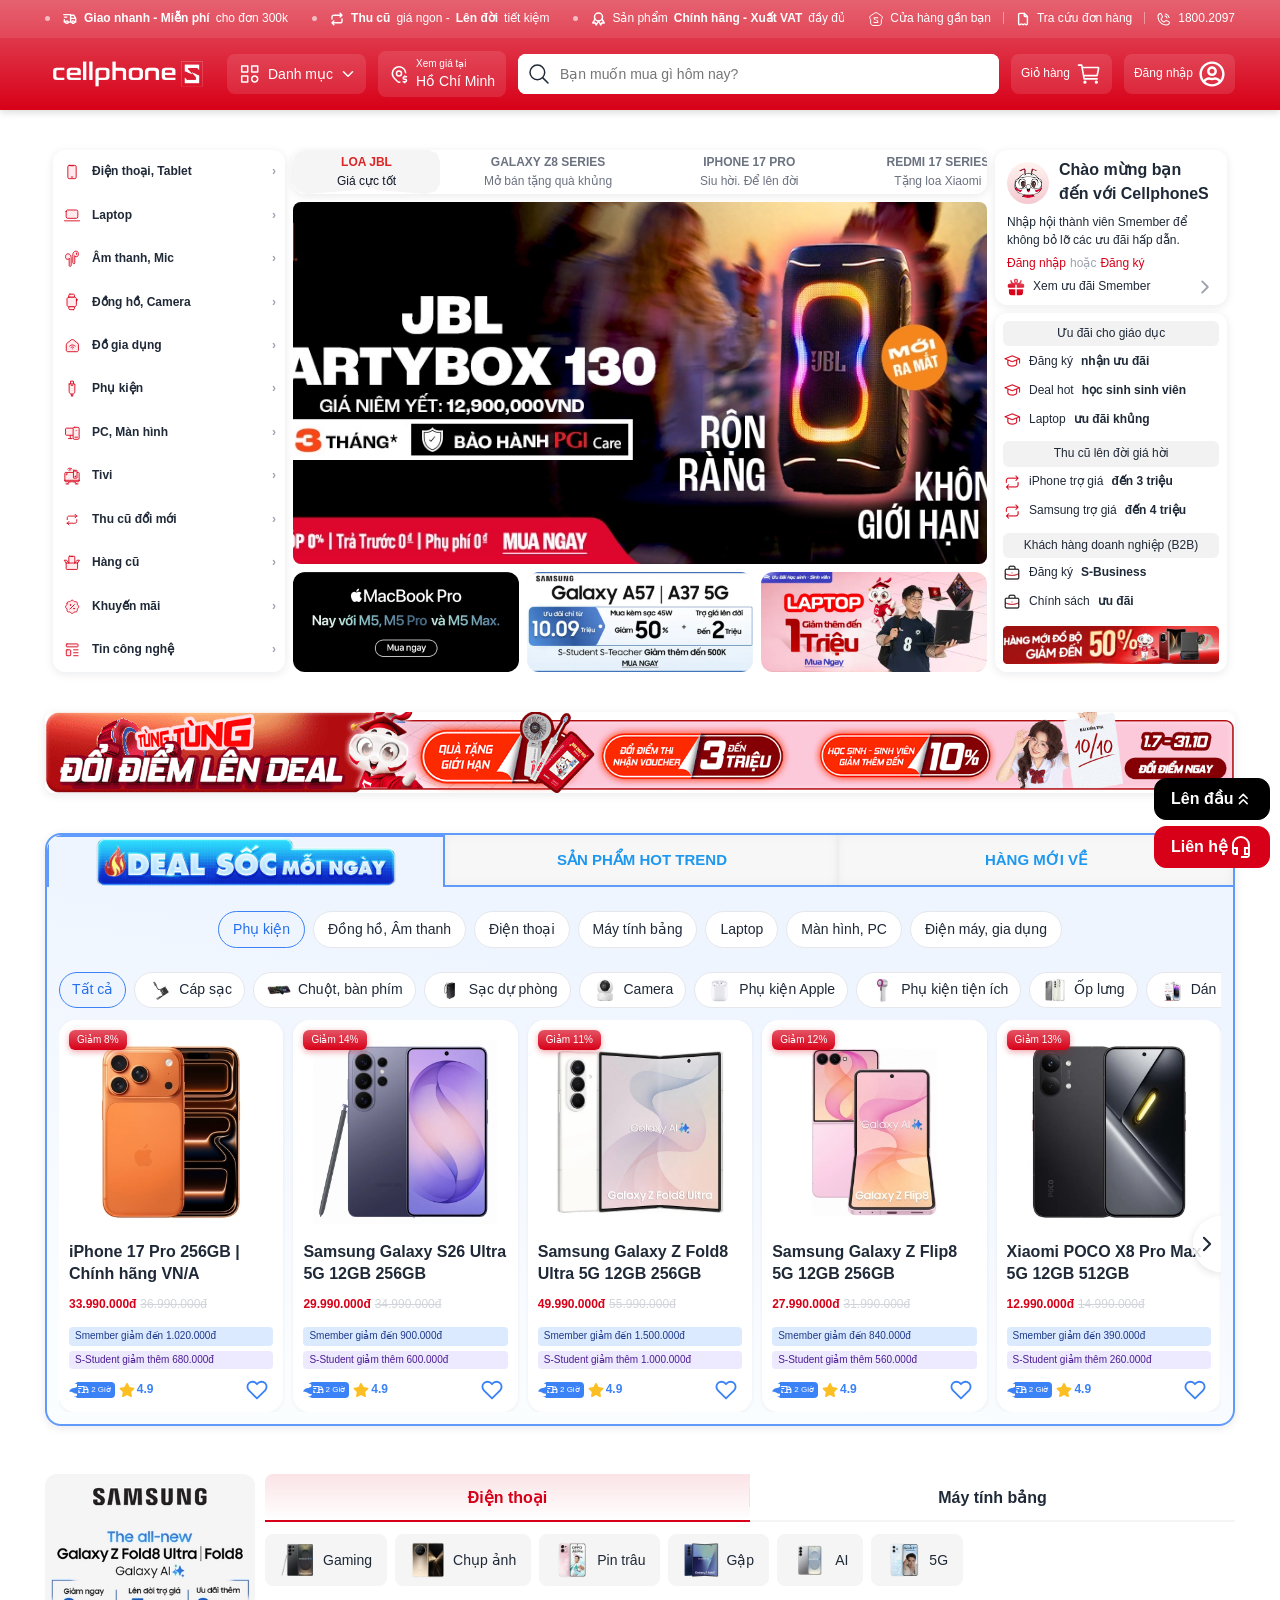
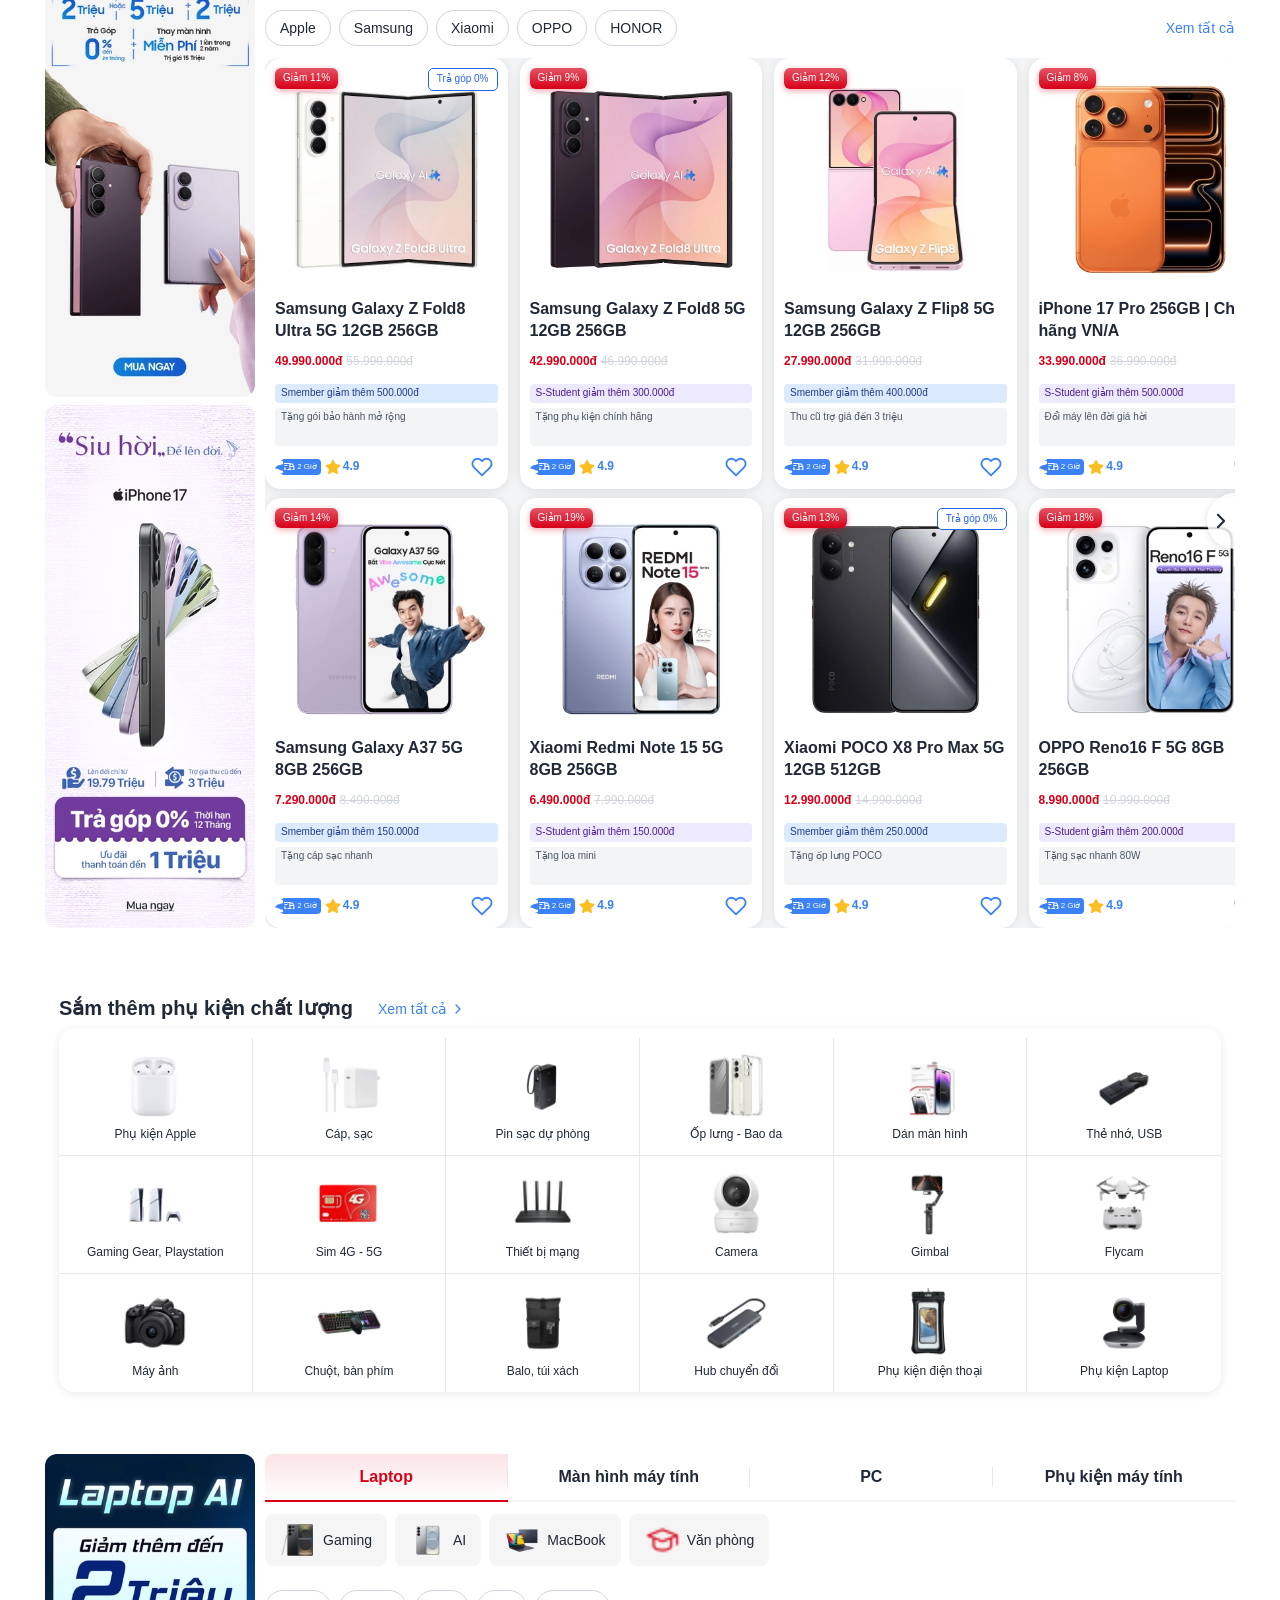
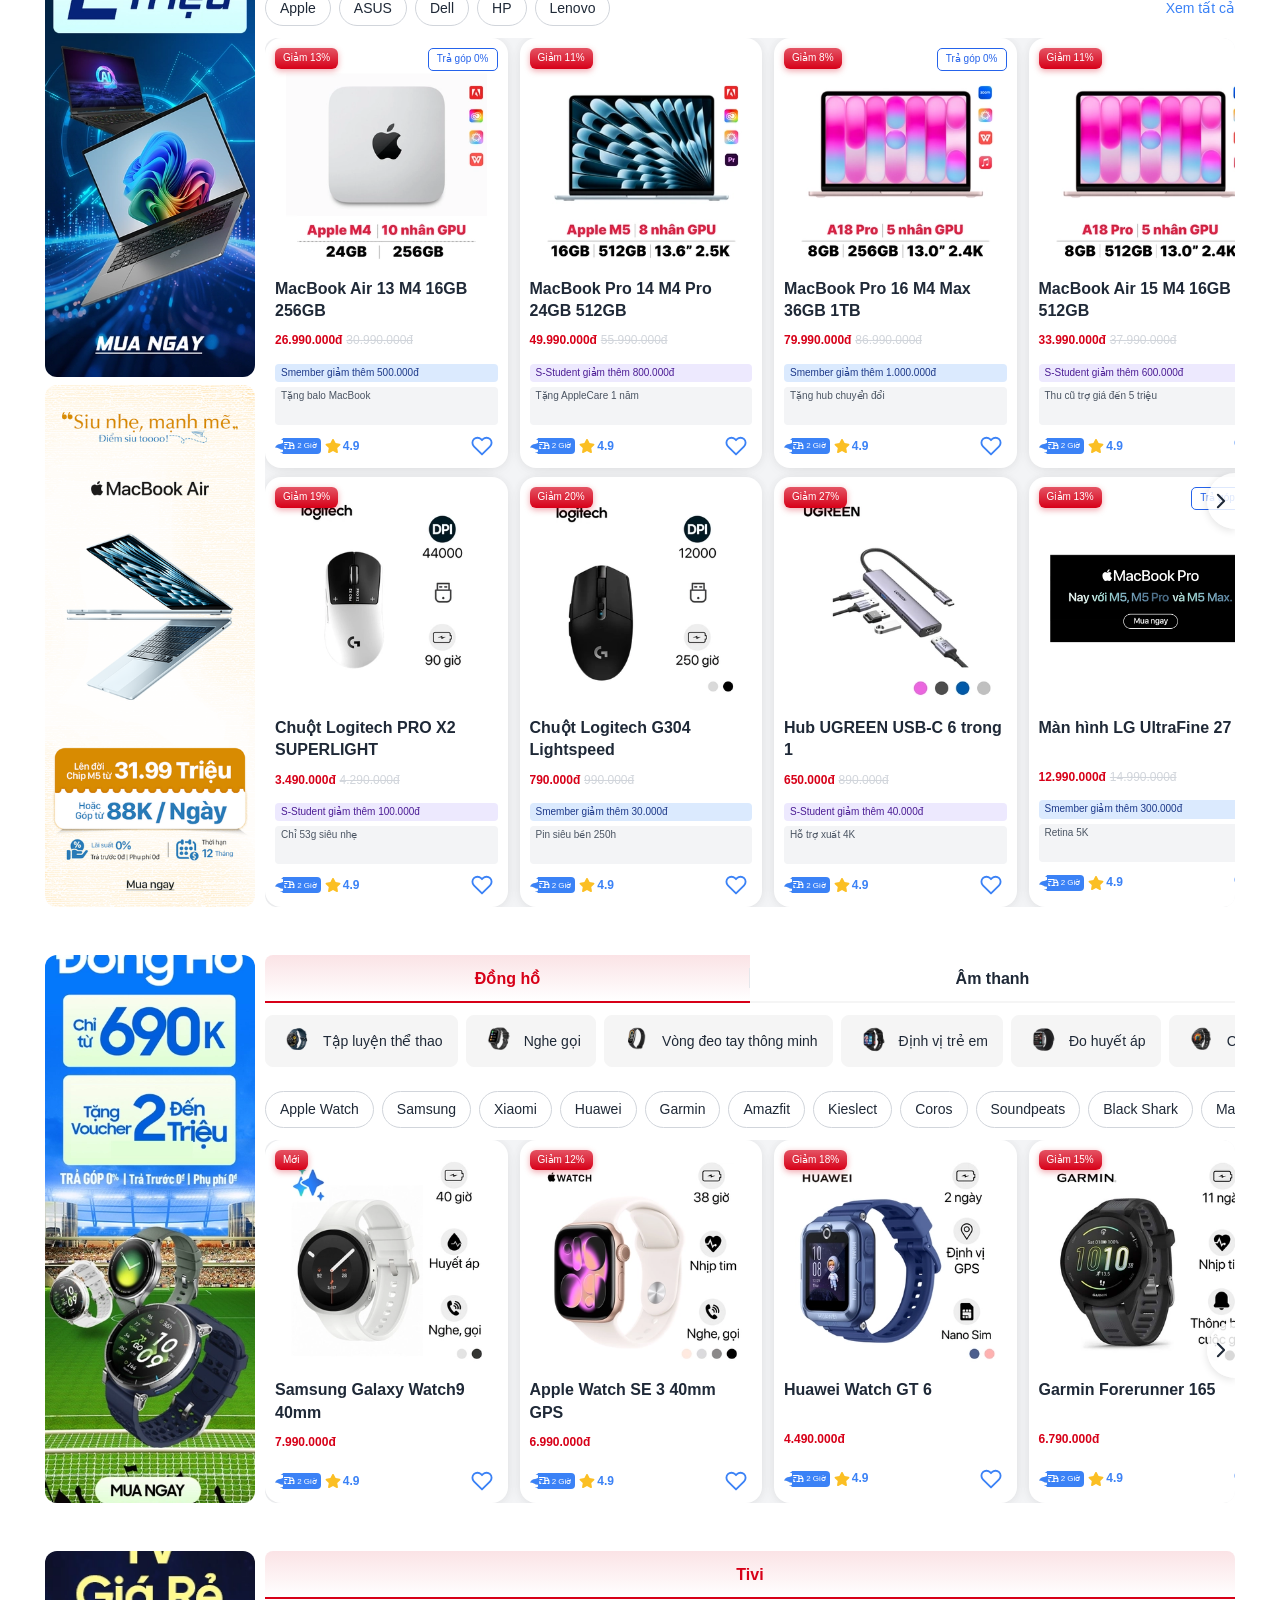
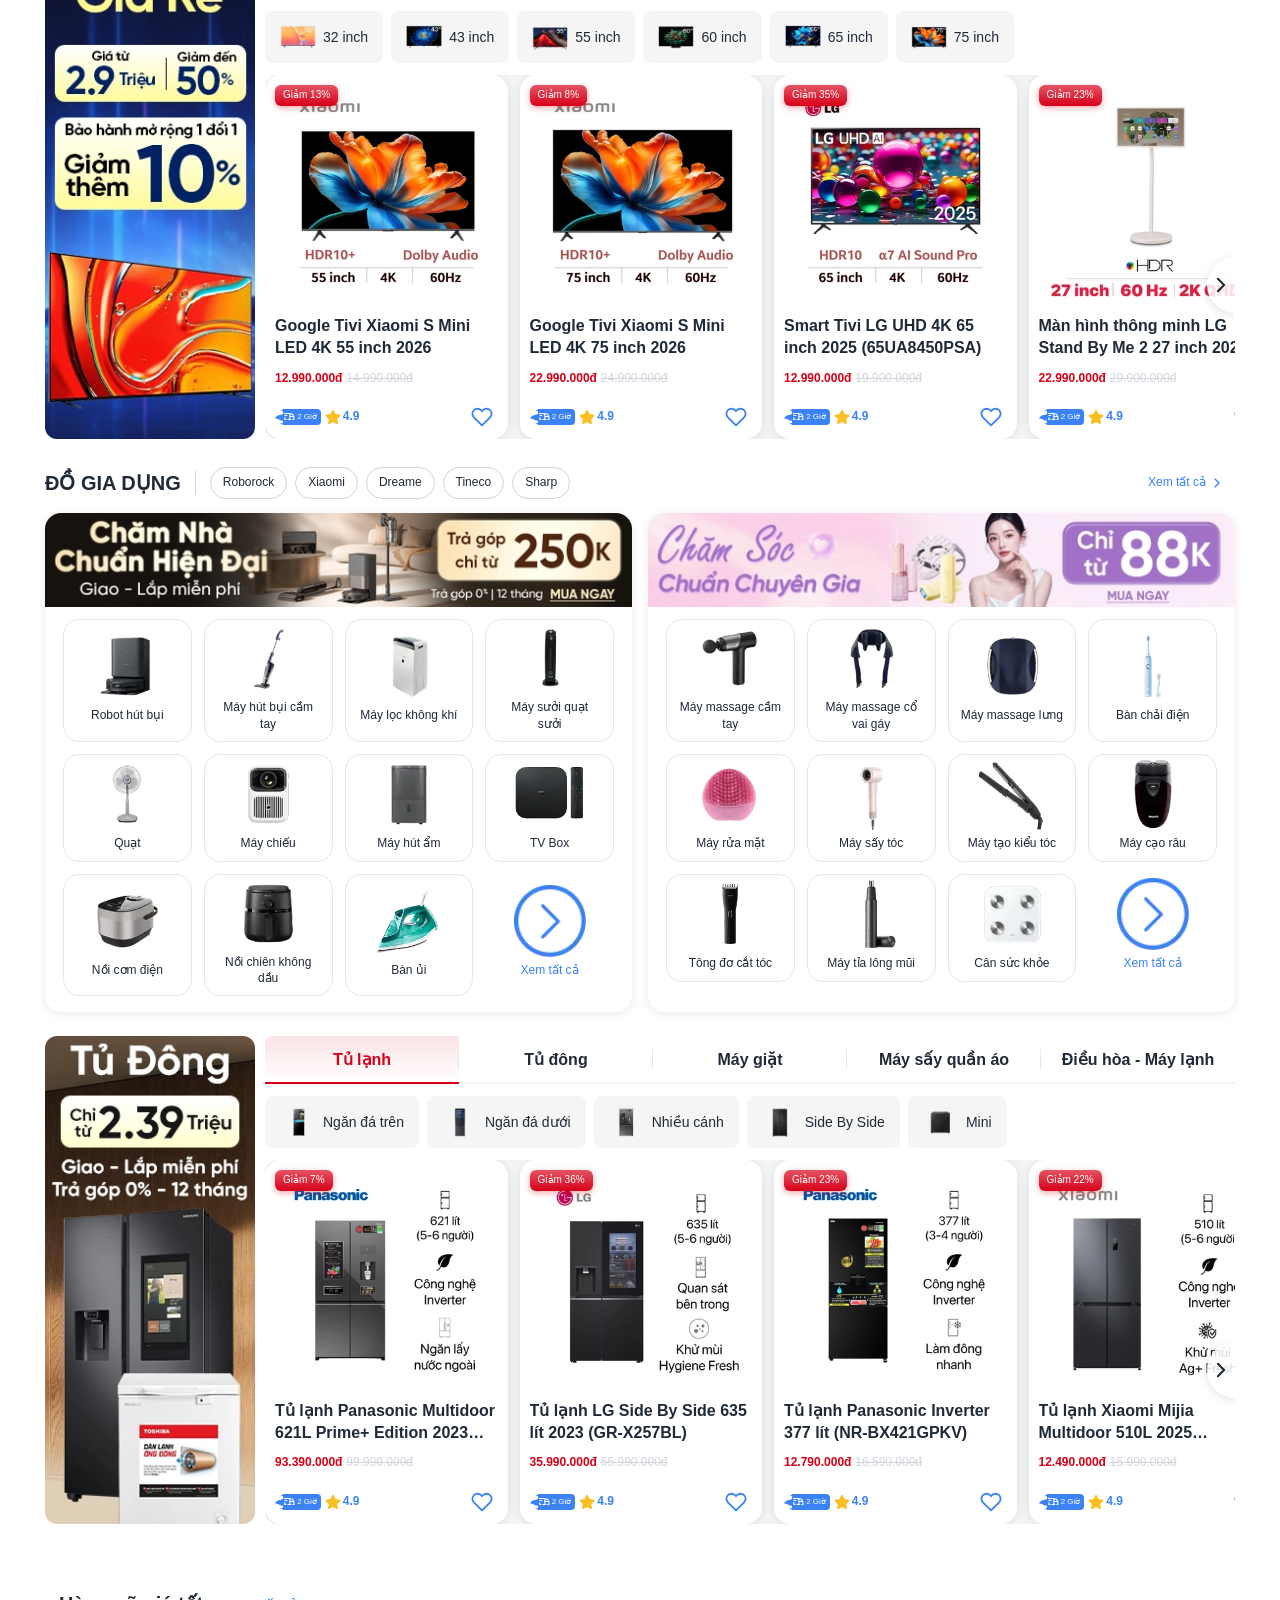
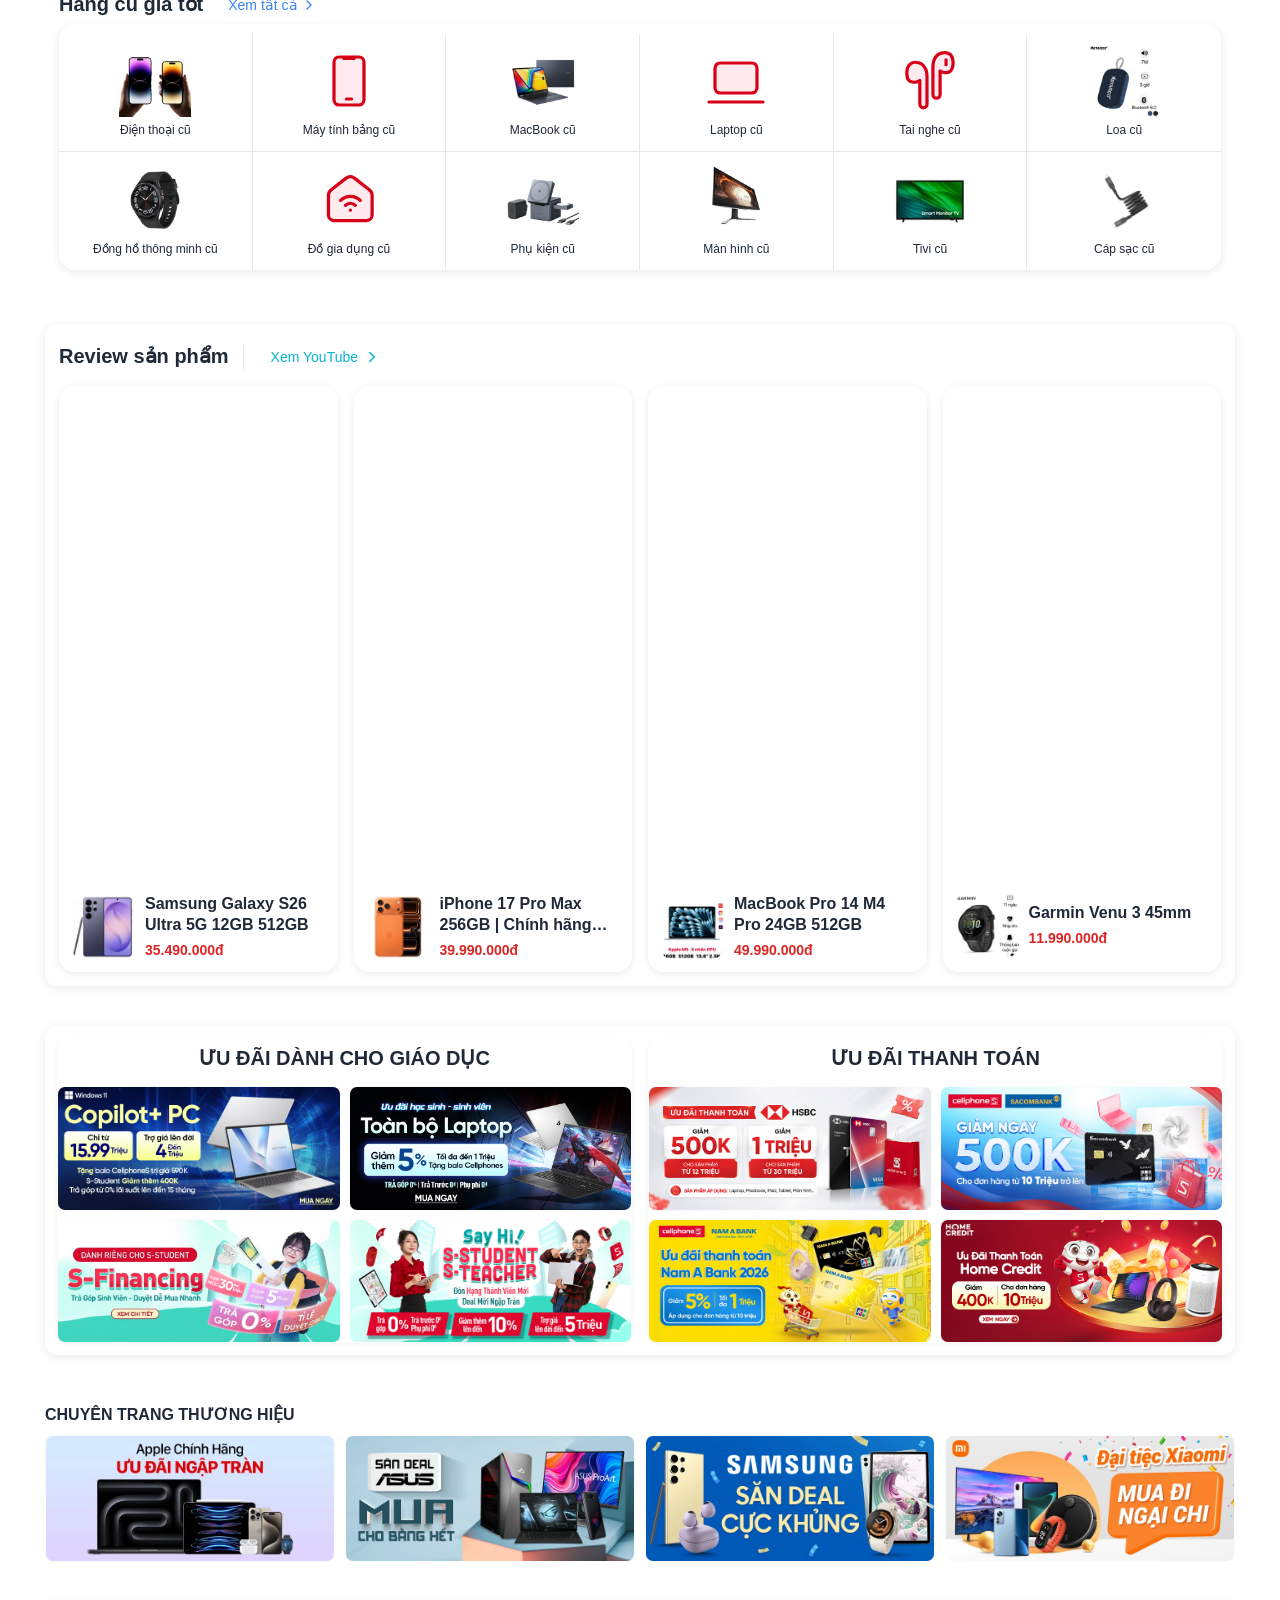
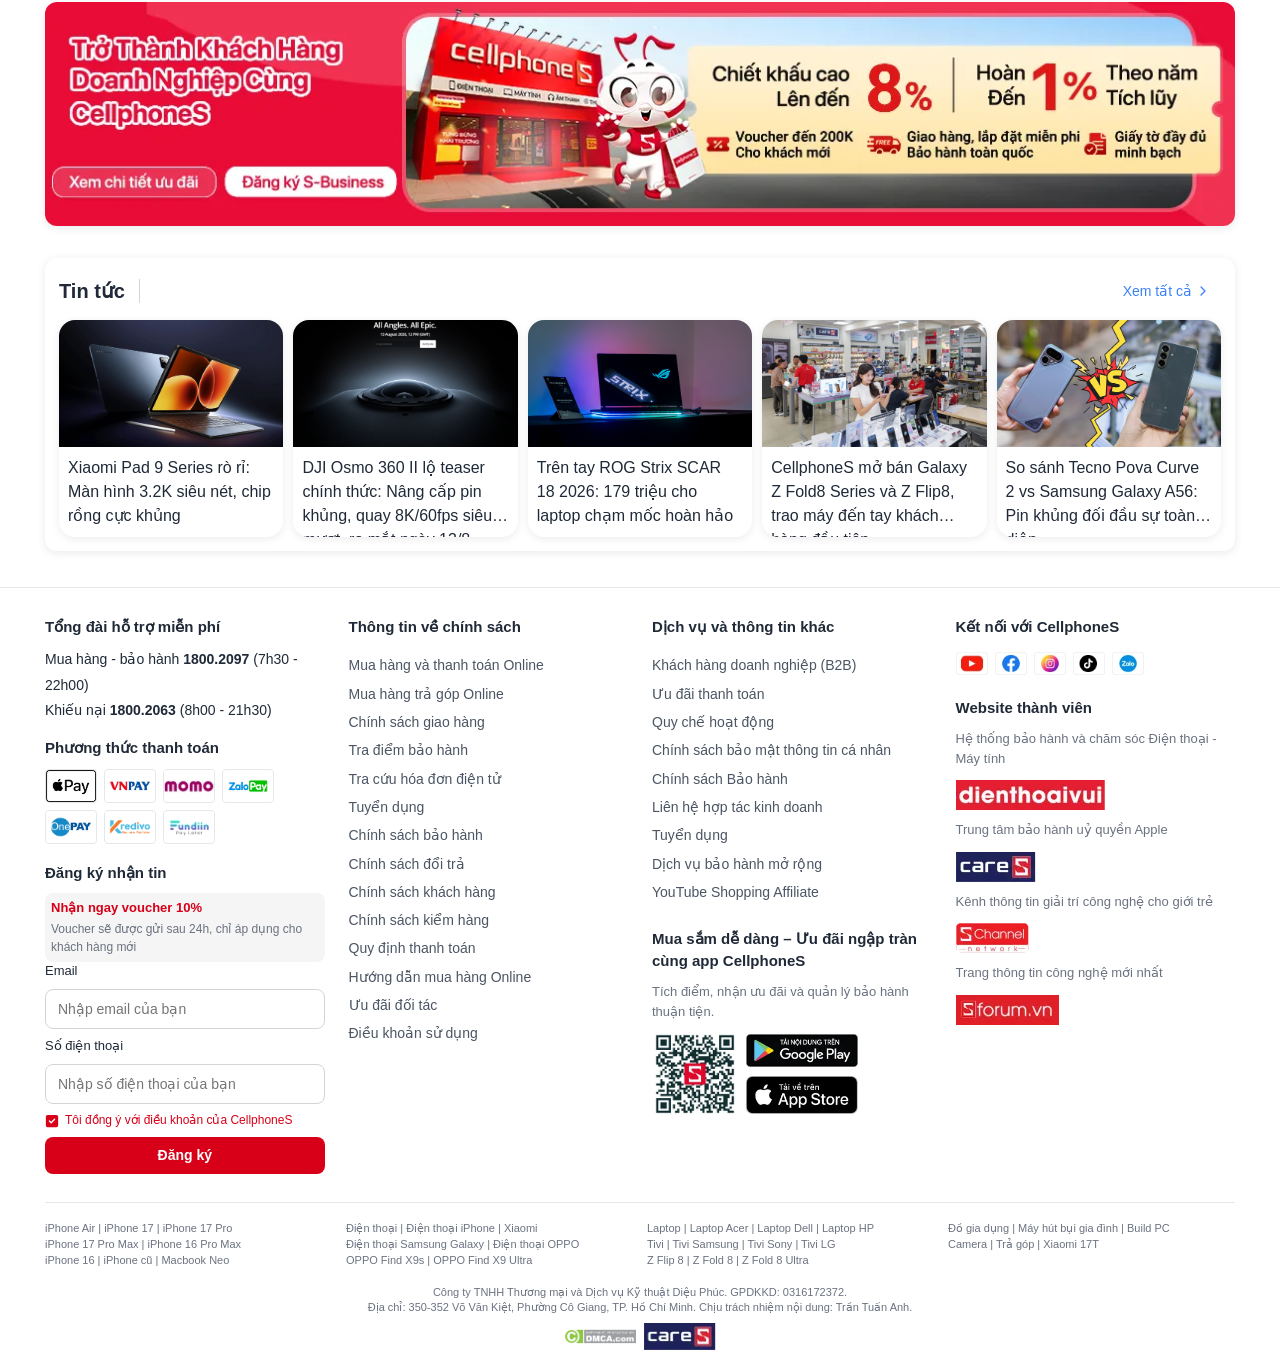
==== commit 5af8bfc6: "feat: complete login and user profile flow" ====
--- a/index.html
+++ b/index.html
@@ -34,7 +34,7 @@
             <input id="site-search" class="header__search-input" name="q" type="search" placeholder="Bạn muốn mua gì hôm nay?">
           </div>
             <a class="header__cart" href="https://cellphones.com.vn/cart"><span>Giỏ hàng</span><svg stroke="currentColor" fill="currentColor" stroke-width="0" viewBox="0 0 512 512" aria-hidden="true" height="1em" width="1em" xmlns="http://www.w3.org/2000/svg"><circle cx="176" cy="416" r="16" fill="none" stroke-linecap="round" stroke-linejoin="round" stroke-width="32"></circle><circle cx="400" cy="416" r="16" fill="none" stroke-linecap="round" stroke-linejoin="round" stroke-width="32"></circle><path fill="none" stroke-linecap="round" stroke-linejoin="round" stroke-width="32" d="M48 80h64l48 272h256"></path><path fill="none" stroke-linecap="round" stroke-linejoin="round" stroke-width="32" d="M160 288h249.44a8 8 0 0 0 7.85-6.43l28.8-144a8 8 0 0 0-7.85-9.57H128"></path></svg></a>
-          <a class="header__account" href="https://smember.com.vn/"><span>Đăng nhập</span><svg stroke="currentColor" fill="currentColor" stroke-width="0" viewBox="0 0 496 512" aria-hidden="true" height="1em" width="1em" xmlns="http://www.w3.org/2000/svg"><path d="M248 104c-53 0-96 43-96 96s43 96 96 96 96-43 96-96-43-96-96-96zm0 144c-26.5 0-48-21.5-48-48s21.5-48 48-48 48 21.5 48 48-21.5 48-48 48zm0-240C111 8 0 119 0 256s111 248 248 248 248-111 248-248S385 8 248 8zm0 448c-49.7 0-95.1-18.3-130.1-48.4 14.9-23 40.4-38.6 69.6-39.5 20.8 6.4 40.6 9.6 60.5 9.6s39.7-3.1 60.5-9.6c29.2 1 54.7 16.5 69.6 39.5-35 30.1-80.4 48.4-130.1 48.4zm162.7-84.1c-24.4-31.4-62.1-51.9-105.1-51.9-10.2 0-26 9.6-57.6 9.6-31.5 0-47.4-9.6-57.6-9.6-42.9 0-80.6 20.5-105.1 51.9C61.9 339.2 48 299.2 48 256c0-110.3 89.7-200 200-200s200 89.7 200 200c0 43.2-13.9 83.2-37.3 115.9z"></path></svg></a>
+          <a class="header__account" data-auth-link="account" href="https://smember.com.vn/"><span>Đăng nhập</span><svg stroke="currentColor" fill="currentColor" stroke-width="0" viewBox="0 0 496 512" aria-hidden="true" height="1em" width="1em" xmlns="http://www.w3.org/2000/svg"><path d="M248 104c-53 0-96 43-96 96s43 96 96 96 96-43 96-96-43-96-96-96zm0 144c-26.5 0-48-21.5-48-48s21.5-48 48-48 48 21.5 48 48-21.5 48-48 48zm0-240C111 8 0 119 0 256s111 248 248 248 248-111 248-248S385 8 248 8zm0 448c-49.7 0-95.1-18.3-130.1-48.4 14.9-23 40.4-38.6 69.6-39.5 20.8 6.4 40.6 9.6 60.5 9.6s39.7-3.1 60.5-9.6c29.2 1 54.7 16.5 69.6 39.5-35 30.1-80.4 48.4-130.1 48.4zm162.7-84.1c-24.4-31.4-62.1-51.9-105.1-51.9-10.2 0-26 9.6-57.6 9.6-31.5 0-47.4-9.6-57.6-9.6-42.9 0-80.6 20.5-105.1 51.9C61.9 339.2 48 299.2 48 256c0-110.3 89.7-200 200-200s200 89.7 200 200c0 43.2-13.9 83.2-37.3 115.9z"></path></svg></a>
         </div>
       </header>
 
@@ -111,7 +111,7 @@
               <img class="promo-card__icon" src="docs/designs/CellphoneS - Điện thoại, laptop, tablet, phụ kiện chính hãng_files/ant-smile.webp" alt="Smember">
               <strong class="promo-card__title">Chào mừng bạn đến với CellphoneS</strong>
               <p class="promo-card__desc">Nhập hội thành viên Smember để không bỏ lỡ các ưu đãi hấp dẫn.</p>
-              <div class="promo-card__login-row"><a class="promo-card__login" href="https://cellphones.com.vn/">Đăng nhập</a><span class="promo-card__or">hoặc</span><a class="promo-card__login" href="https://cellphones.com.vn/">Đăng ký</a></div>
+              <div class="promo-card__login-row"><a class="promo-card__login" data-auth-link="account" href="https://cellphones.com.vn/">Đăng nhập</a><span class="promo-card__or">hoặc</span><a class="promo-card__login" href="https://cellphones.com.vn/">Đăng ký</a></div>
               <a class="promo-card__promo" href="https://smember.com.vn/promotion">
                 <svg class="promo-card__promo-icon" xmlns="http://www.w3.org/2000/svg" viewBox="0 0 19 18" fill="none"><g clip-path="url(#pc-gift-clip)"><path fill="url(#pc-gift-grad)" d="M2 11.25h6.75V18h-3A3.75 3.75 0 0 1 2 14.25v-3Zm16.5-3a1.5 1.5 0 0 1-1.5 1.5h-6.75V6.718c-.252.02-.503.032-.75.032s-.498-.013-.75-.032V9.75H2a1.5 1.5 0 0 1-1.5-1.5 3 3 0 0 1 3-3h1.303a3.853 3.853 0 0 1-1.303-3 .75.75 0 0 1 1.5 0c0 1.966 1.778 2.647 3.13 2.88-.499-.884-.8-1.867-.88-2.88a2.25 2.25 0 1 1 4.5 0 6.999 6.999 0 0 1-.88 2.88C12.222 4.899 14 4.218 14 2.25a.75.75 0 1 1 1.5 0 3.853 3.853 0 0 1-1.303 3H15.5a3 3 0 0 1 3 3Zm-9.75-6c.09.797.346 1.567.75 2.26.404-.693.66-1.463.75-2.26a.75.75 0 1 0-1.5 0ZM10.25 18h3A3.75 3.75 0 0 0 17 14.25v-3h-6.75V18Z"/></g><defs><lineargradient id="pc-gift-grad" x1="25.438" x2="21.125" y1="4.5" y2="18" gradientUnits="userSpaceOnUse"><stop stop-color="#E45464"></stop><stop offset="1" stop-color="#D70018"></stop></lineargradient><clippath id="pc-gift-clip"><path fill="#fff" d="M.5 0h18v18H.5z"></path></clippath></defs></svg>
                 <span>Xem ưu đãi Smember</span>
@@ -431,5 +431,12 @@
       </div>
       <button class="body__action body__action--contact" type="button" aria-label="Liên hệ CellphoneS">Liên hệ<svg stroke="currentColor" fill="currentColor" stroke-width="0" viewBox="0 0 24 24" aria-hidden="true" height="1em" width="1em" xmlns="http://www.w3.org/2000/svg"><path fill="none" d="M0 0h24v24H0V0z"></path><path d="M19 14v4h-2v-4h2M7 14v4H6c-.55 0-1-.45-1-1v-3h2m5-13a9 9 0 0 0-9 9v7c0 1.66 1.34 3 3 3h3v-8H5v-2c0-3.87 3.13-7 7-7s7 3.13 7 7v2h-4v8h4v1h-7v2h6c1.66 0 3-1.34 3-3V10a9 9 0 0 0-9-9z"></path></svg></button>
     </div>
+    <script defer src="src/script/model/AAccount.js"></script>
+    <script defer src="src/script/model/Account.js"></script>
+    <script defer src="src/script/model/AUser.js"></script>
+    <script defer src="src/script/model/User.js"></script>
+    <script defer src="src/script/data/demo-data.js"></script>
+    <script defer src="src/script/auth/AuthService.js"></script>
+    <script defer src="src/script/page/main-auth.js"></script>
   </body>
 </html>
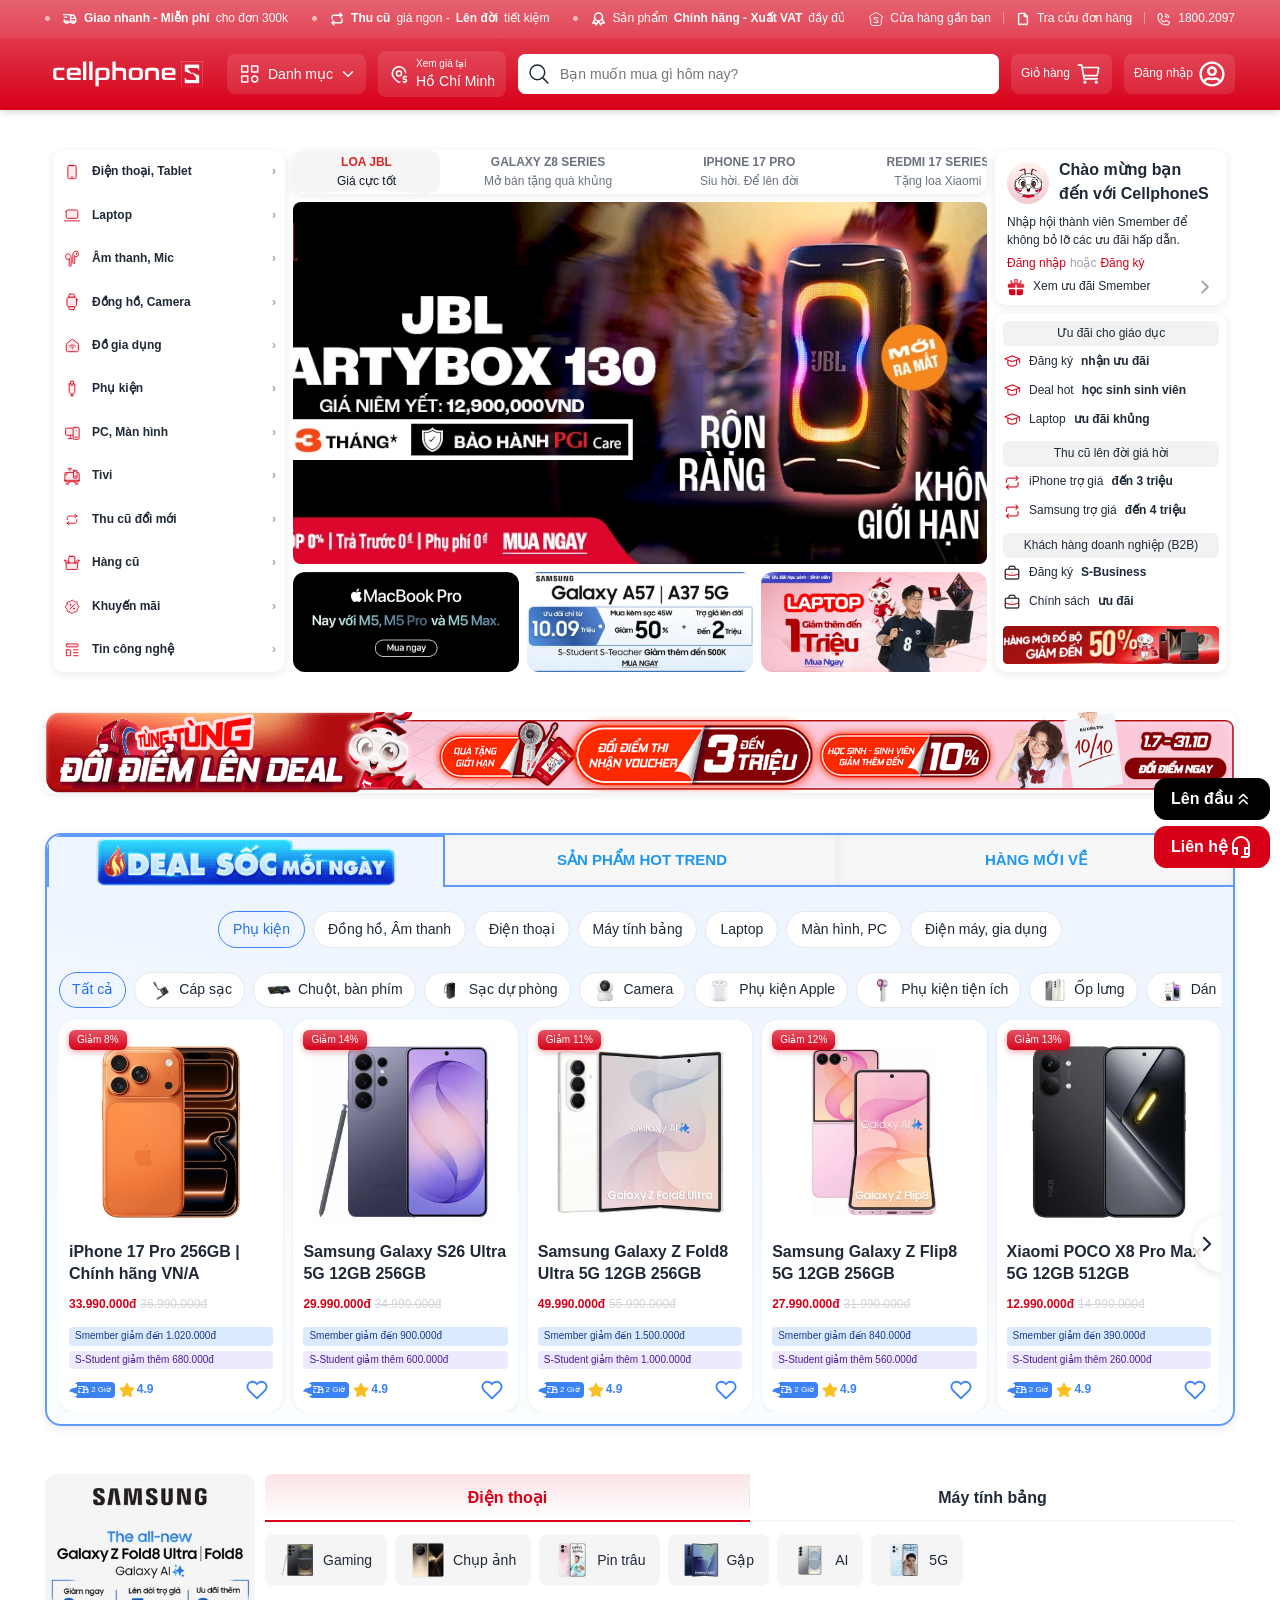
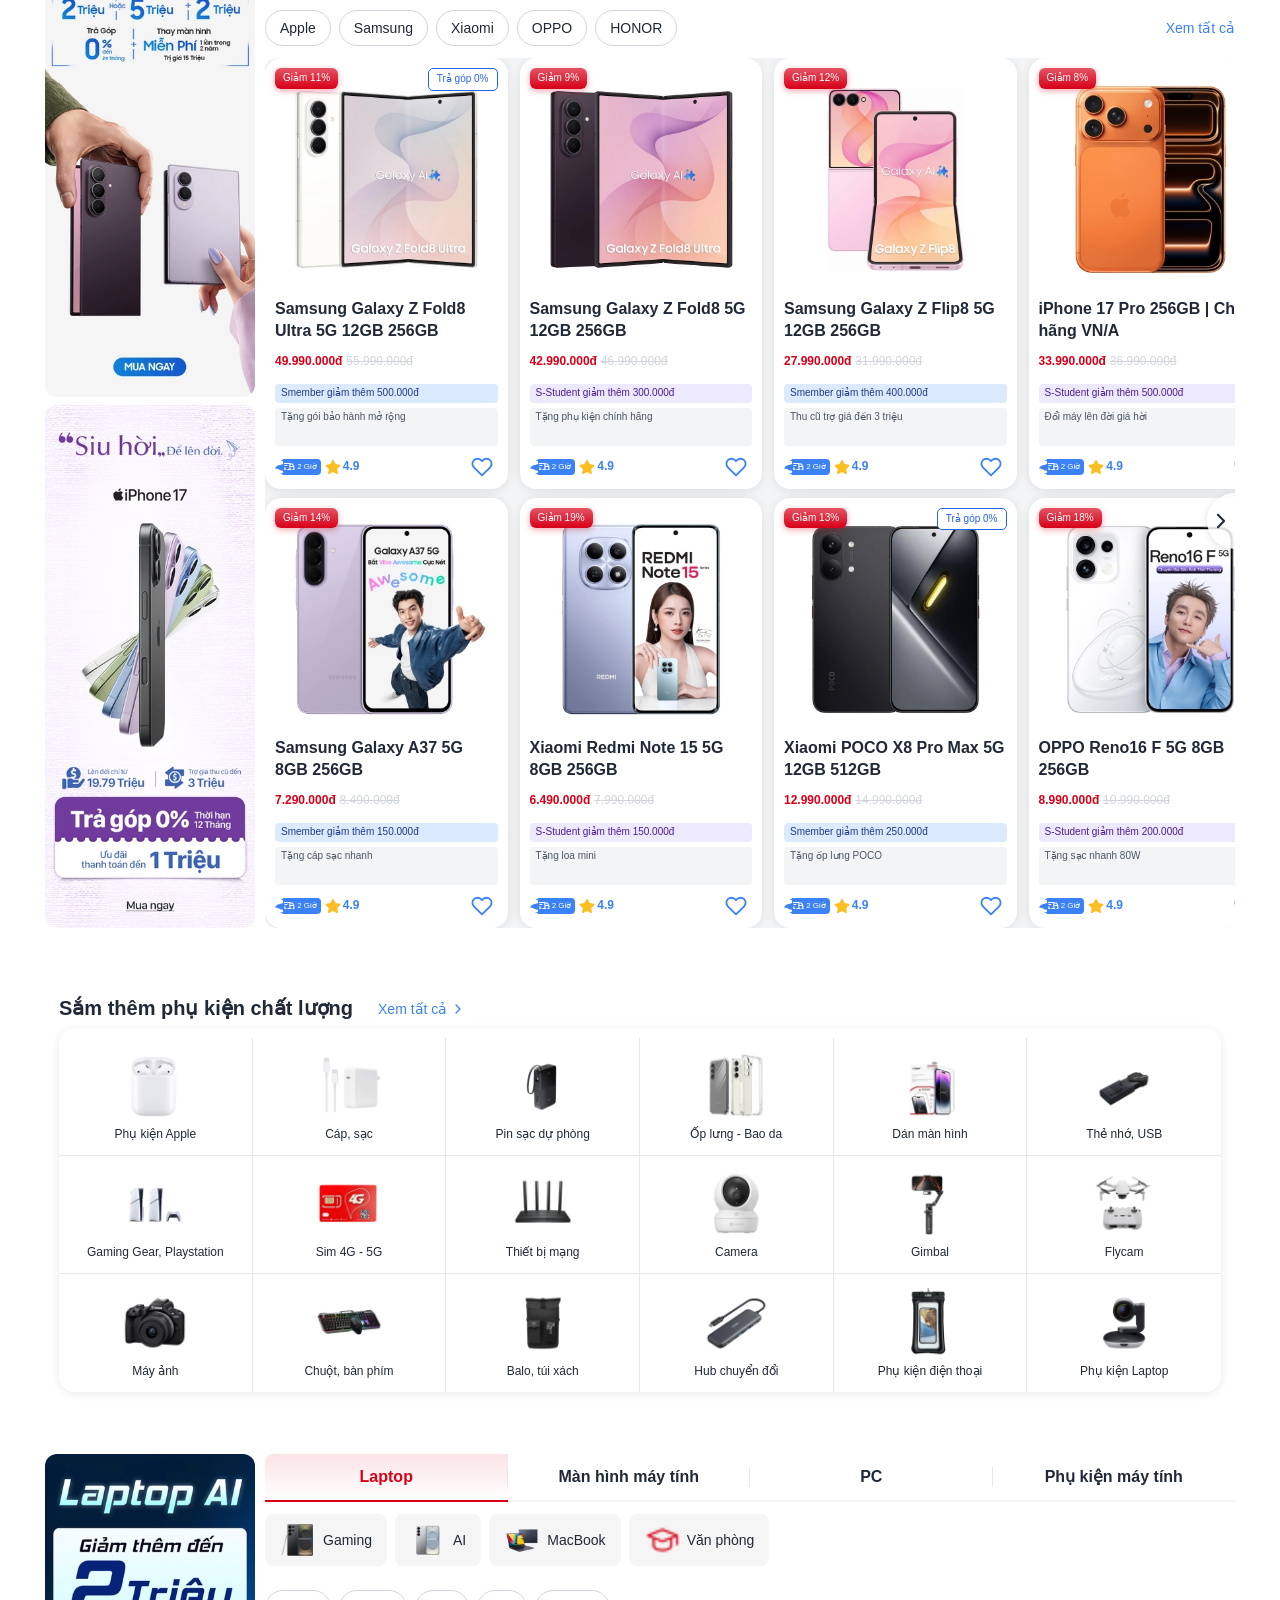
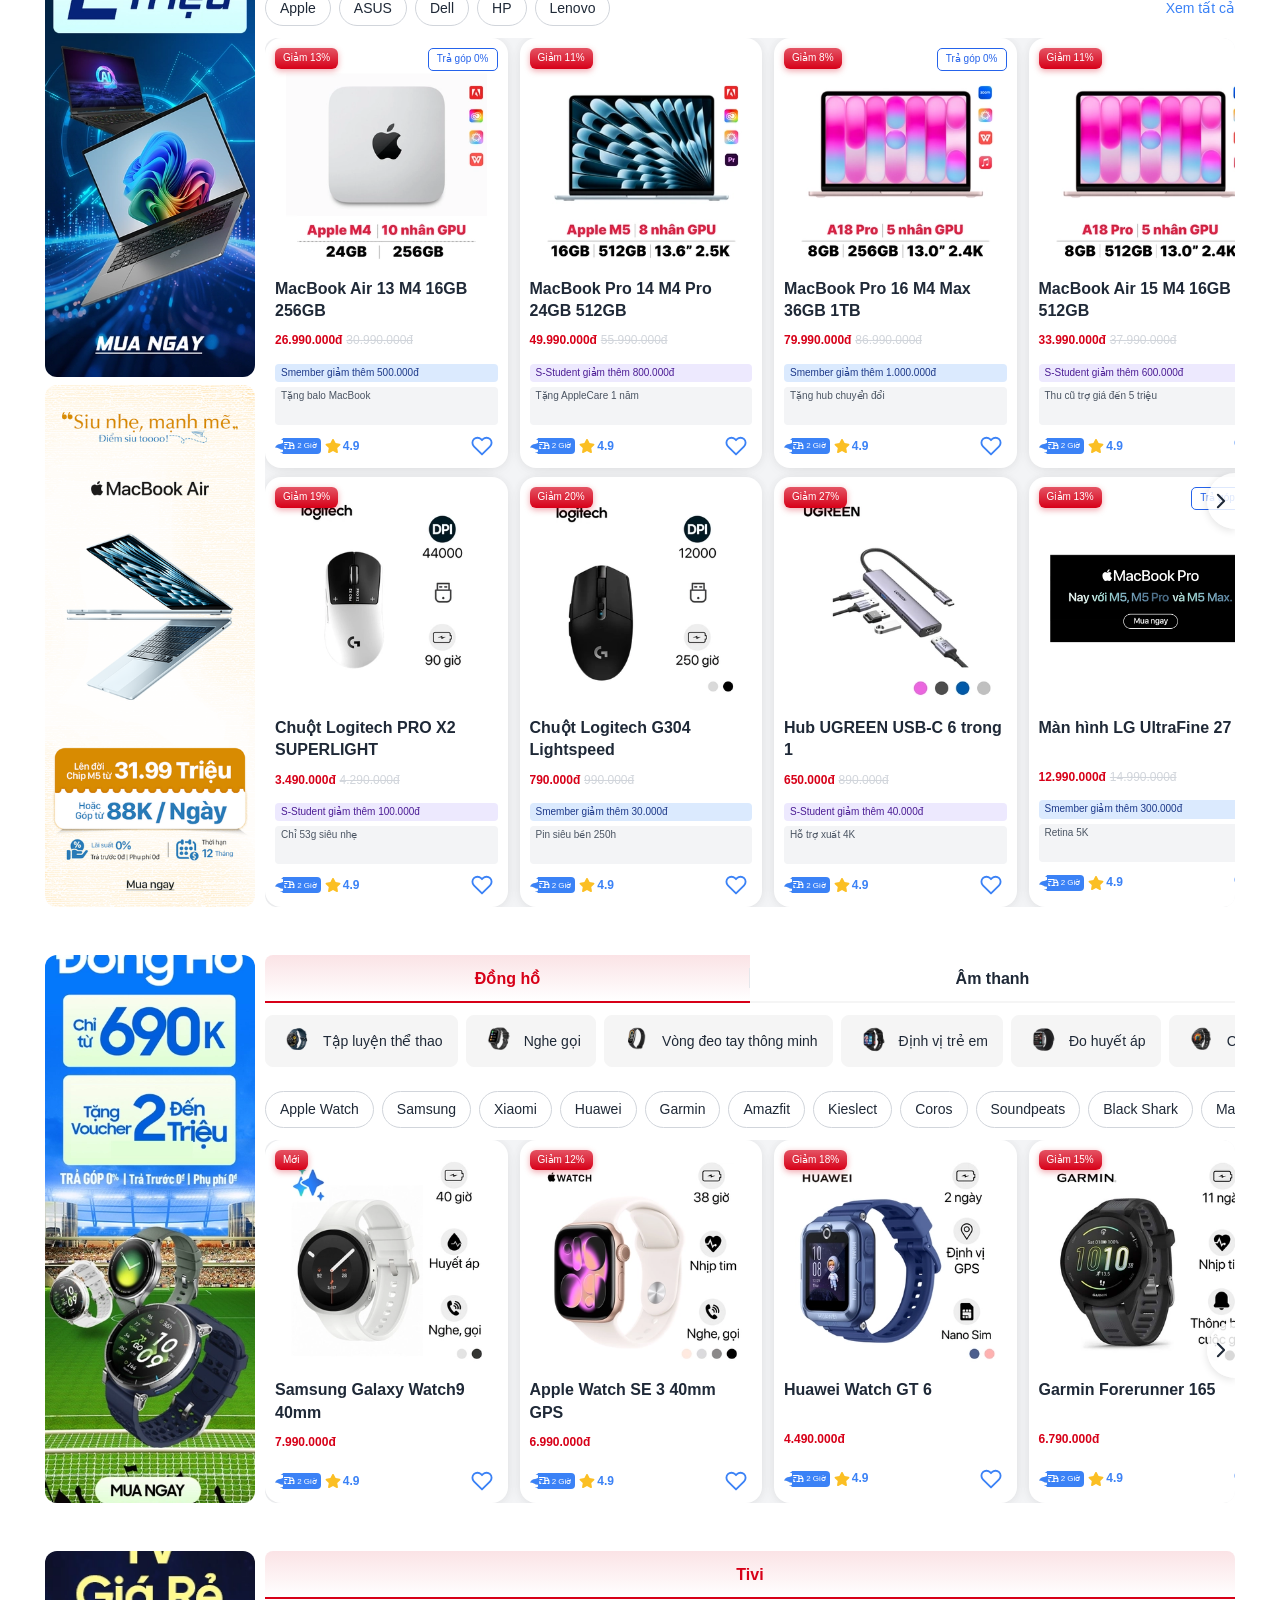
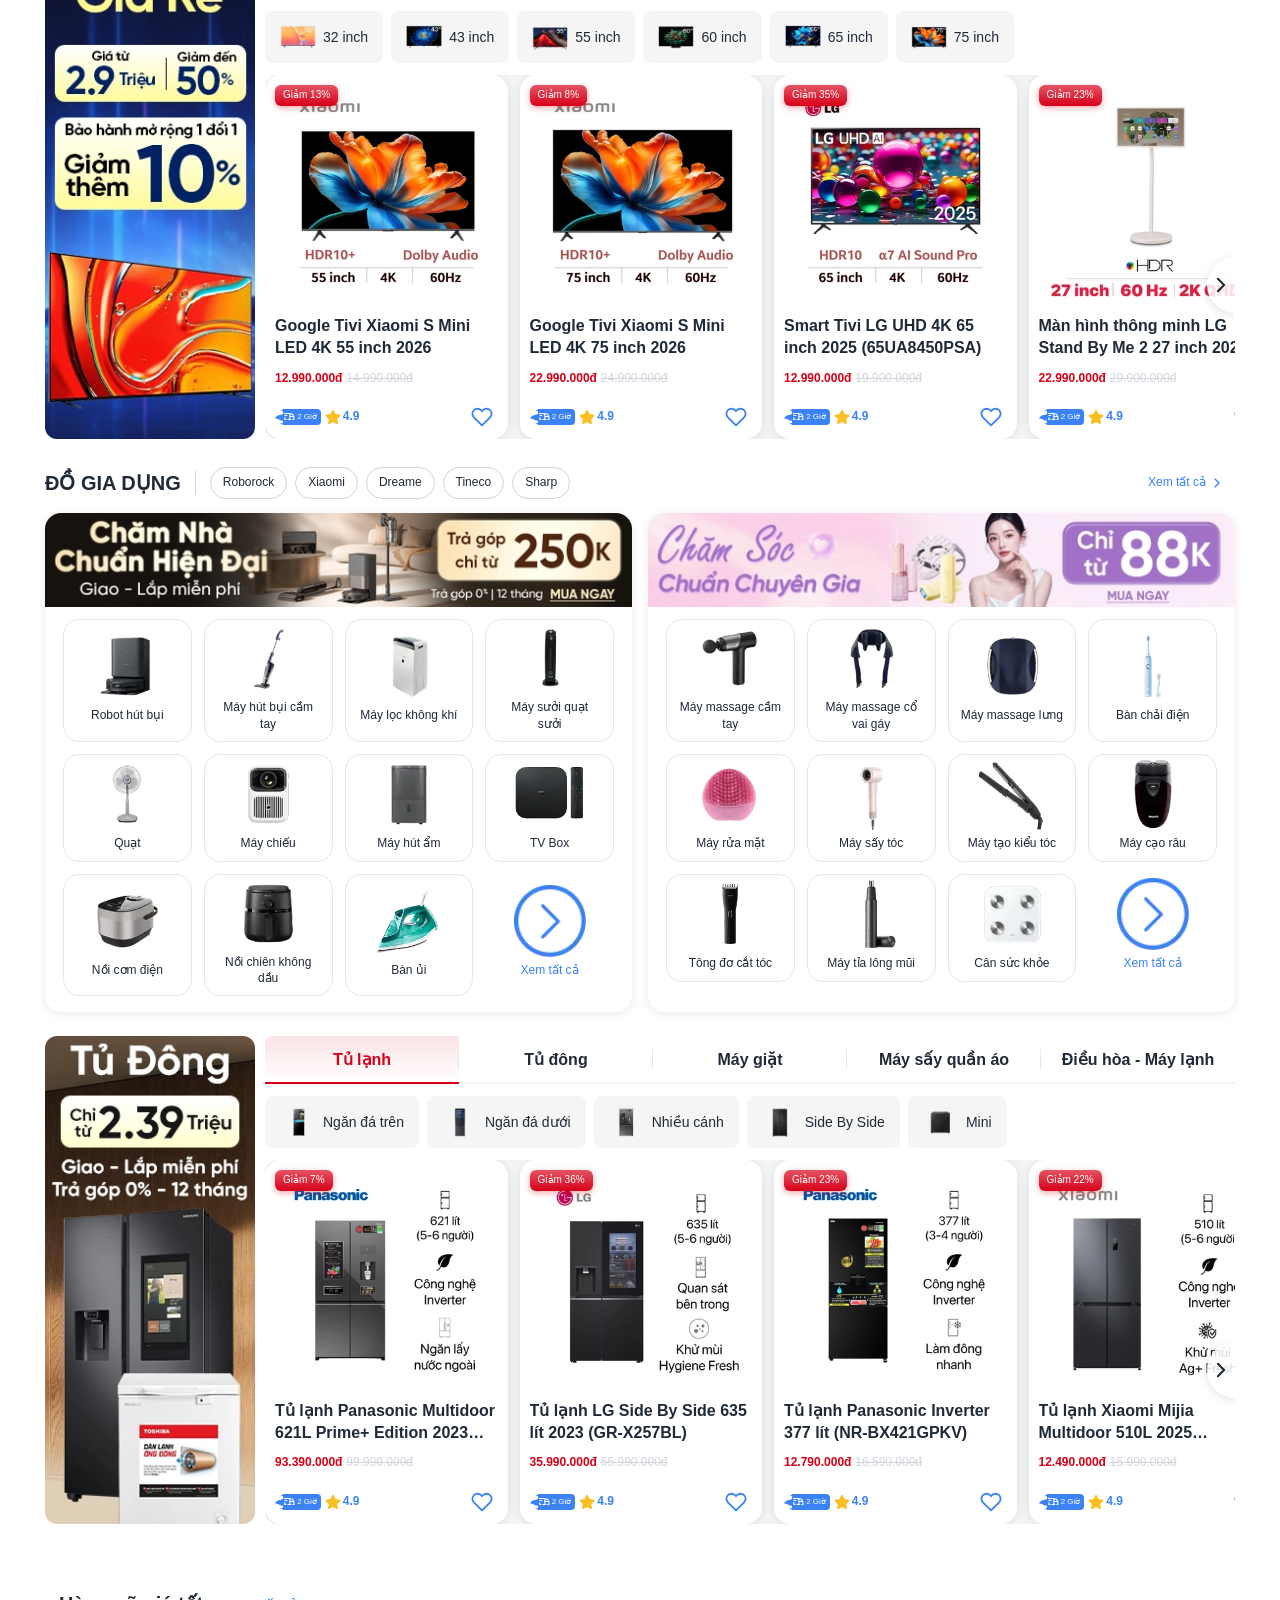
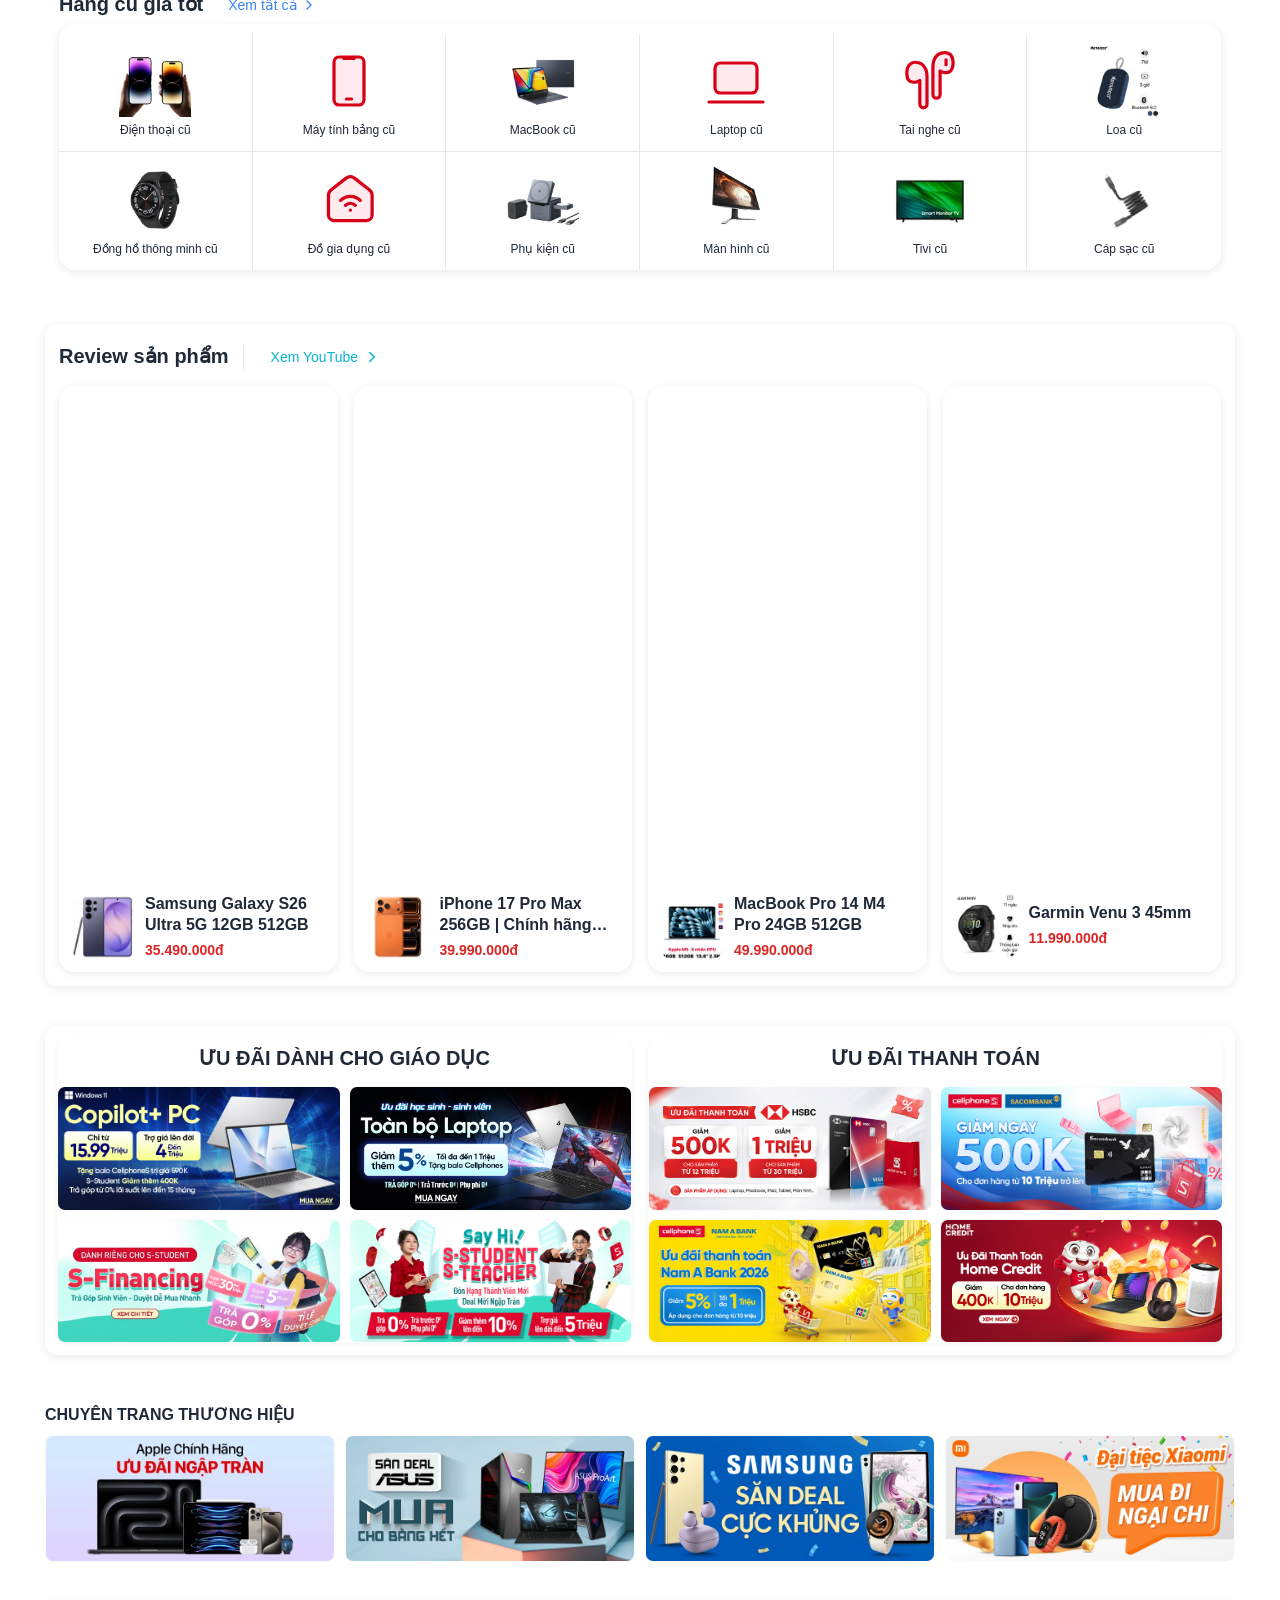
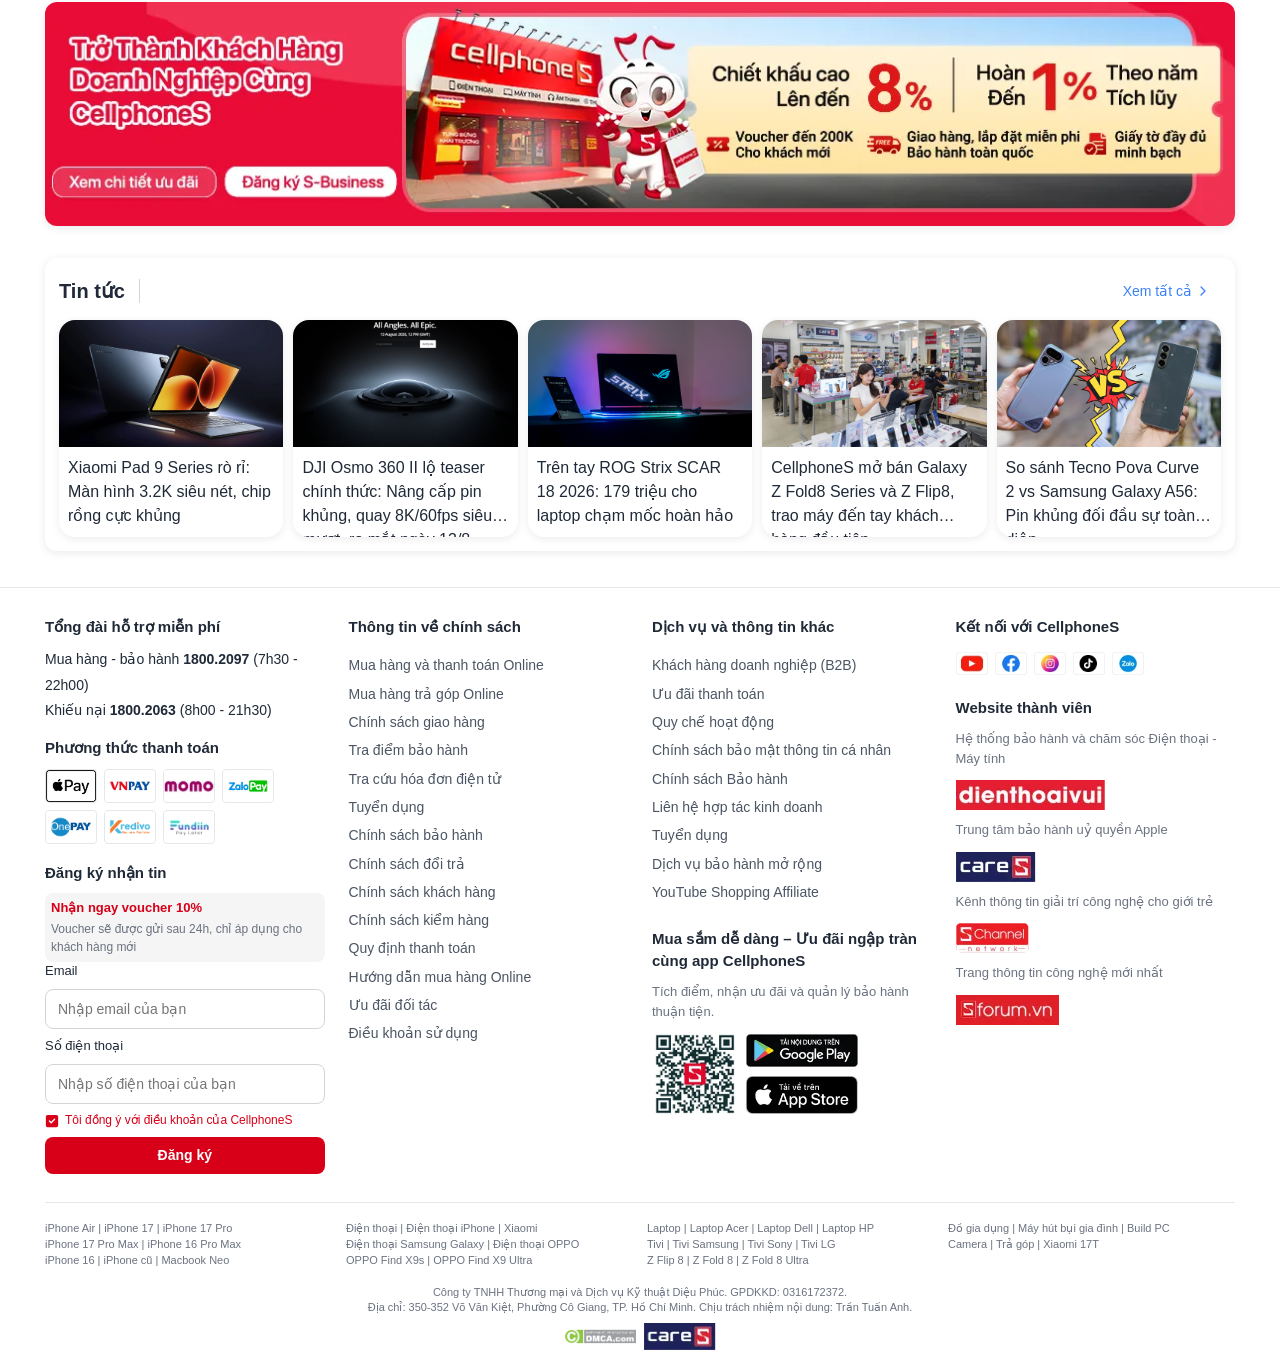
==== commit 57d5417b: "Reorganize project structure and Login Fix" ====
--- a/index.html
+++ b/index.html
@@ -5,7 +5,7 @@
     <meta name="viewport" content="width=device-width, initial-scale=1">
     <meta name="description" content="Trang chủ CellphoneS responsive theo block layout BEM">
     <title>CellphoneS - Điện thoại, laptop, phụ kiện chính hãng</title>
-    <link rel="stylesheet" href="styles.css">
+    <link rel="stylesheet" href="src/style/styles.css">
   </head>
   <body id="top" class="body">
     <a class="skip-link" href="#main-content">Chuyển đến nội dung chính</a>
@@ -24,7 +24,7 @@
         </div>
         <div class="header__main-nav">
           <a class="header__logo" href="#top" aria-label="CellphoneS - Trang chủ">
-            <img src="docs/designs/CellphoneS - Điện thoại, laptop, tablet, phụ kiện chính hãng_files/Logo_CPS.webp" alt="CellphoneS">
+            <img src="assets/images/Logo_CPS.webp" alt="CellphoneS">
           </a>
           <span class="header__category-btn"><svg width="24" height="24" viewBox="0 0 24 24" fill="none" xmlns="http://www.w3.org/2000/svg" aria-hidden="true"><path d="M4.7041 4H10.7041V10H4.7041V4Z" stroke="white" stroke-width="1.5" stroke-linecap="round" stroke-linejoin="round"></path><path d="M14.7041 4H20.7041V10H14.7041V4Z" stroke="white" stroke-width="1.5" stroke-linecap="round" stroke-linejoin="round"></path><path d="M4.7041 14H10.7041V20H4.7041V14Z" stroke="white" stroke-width="1.5" stroke-linecap="round" stroke-linejoin="round"></path><path d="M14.7041 17C14.7041 17.7956 15.0202 18.5587 15.5828 19.1213 16.1454 19.6839 16.9085 20 17.7041 20C18.4998 20 19.2628 19.6839 19.8254 19.1213 20.388 18.5587 20.7041 17.7956 20.7041 17C20.7041 16.2044 20.388 15.4413 19.8254 14.8787 19.2628 14.3161 18.4998 14 17.7041 14C16.9085 14 16.1454 14.3161 15.5828 14.8787 15.0202 15.4413 14.7041 16.2044 14.7041 17Z" stroke="white" stroke-width="1.5" stroke-linecap="round" stroke-linejoin="round"></path></svg> Danh mục <svg stroke="currentColor" fill="currentColor" stroke-width="0" viewBox="0 0 512 512" aria-hidden="true" height="1em" width="1em" xmlns="http://www.w3.org/2000/svg"><path fill="none" stroke-linecap="round" stroke-linejoin="round" stroke-width="48" d="m112 184 144 144 144-144"></path></svg></span>
           <span class="header__location-btn"><svg xmlns="http://www.w3.org/2000/svg" width="20" height="21" fill="none" aria-hidden="true"><path stroke="#fff" stroke-linecap="round" stroke-linejoin="round" stroke-width="1.5" d="M7.5 9.528a2.5 2.5 0 1 0 5 0 2.5 2.5 0 0 0-5 0Z"></path><path stroke="#fff" stroke-linecap="round" stroke-linejoin="round" stroke-width="1.5" d="M10.85 18.033a1.666 1.666 0 0 1-2.027-.255l-3.537-3.536a6.667 6.667 0 1 1 11.34-5.462M17.5 12.861h-2.083a1.25 1.25 0 0 0 0 2.5h.833a1.25 1.25 0 0 1 0 2.5h-2.083M15.833 17.861v.834m0-6.667v.833"></path></svg><span><small>Xem giá tại</small> Hồ Chí Minh</span></span>
@@ -34,25 +34,25 @@
             <input id="site-search" class="header__search-input" name="q" type="search" placeholder="Bạn muốn mua gì hôm nay?">
           </div>
             <a class="header__cart" href="https://cellphones.com.vn/cart"><span>Giỏ hàng</span><svg stroke="currentColor" fill="currentColor" stroke-width="0" viewBox="0 0 512 512" aria-hidden="true" height="1em" width="1em" xmlns="http://www.w3.org/2000/svg"><circle cx="176" cy="416" r="16" fill="none" stroke-linecap="round" stroke-linejoin="round" stroke-width="32"></circle><circle cx="400" cy="416" r="16" fill="none" stroke-linecap="round" stroke-linejoin="round" stroke-width="32"></circle><path fill="none" stroke-linecap="round" stroke-linejoin="round" stroke-width="32" d="M48 80h64l48 272h256"></path><path fill="none" stroke-linecap="round" stroke-linejoin="round" stroke-width="32" d="M160 288h249.44a8 8 0 0 0 7.85-6.43l28.8-144a8 8 0 0 0-7.85-9.57H128"></path></svg></a>
-          <a class="header__account" data-auth-link="account" href="https://smember.com.vn/"><span>Đăng nhập</span><svg stroke="currentColor" fill="currentColor" stroke-width="0" viewBox="0 0 496 512" aria-hidden="true" height="1em" width="1em" xmlns="http://www.w3.org/2000/svg"><path d="M248 104c-53 0-96 43-96 96s43 96 96 96 96-43 96-96-43-96-96-96zm0 144c-26.5 0-48-21.5-48-48s21.5-48 48-48 48 21.5 48 48-21.5 48-48 48zm0-240C111 8 0 119 0 256s111 248 248 248 248-111 248-248S385 8 248 8zm0 448c-49.7 0-95.1-18.3-130.1-48.4 14.9-23 40.4-38.6 69.6-39.5 20.8 6.4 40.6 9.6 60.5 9.6s39.7-3.1 60.5-9.6c29.2 1 54.7 16.5 69.6 39.5-35 30.1-80.4 48.4-130.1 48.4zm162.7-84.1c-24.4-31.4-62.1-51.9-105.1-51.9-10.2 0-26 9.6-57.6 9.6-31.5 0-47.4-9.6-57.6-9.6-42.9 0-80.6 20.5-105.1 51.9C61.9 339.2 48 299.2 48 256c0-110.3 89.7-200 200-200s200 89.7 200 200c0 43.2-13.9 83.2-37.3 115.9z"></path></svg></a>
+          <a class="header__account" data-auth-link="account" href="src/web/smember-login.html"><span>Đăng nhập</span><svg stroke="currentColor" fill="currentColor" stroke-width="0" viewBox="0 0 496 512" aria-hidden="true" height="1em" width="1em" xmlns="http://www.w3.org/2000/svg"><path d="M248 104c-53 0-96 43-96 96s43 96 96 96 96-43 96-96-43-96-96-96zm0 144c-26.5 0-48-21.5-48-48s21.5-48 48-48 48 21.5 48 48-21.5 48-48 48zm0-240C111 8 0 119 0 256s111 248 248 248 248-111 248-248S385 8 248 8zm0 448c-49.7 0-95.1-18.3-130.1-48.4 14.9-23 40.4-38.6 69.6-39.5 20.8 6.4 40.6 9.6 60.5 9.6s39.7-3.1 60.5-9.6c29.2 1 54.7 16.5 69.6 39.5-35 30.1-80.4 48.4-130.1 48.4zm162.7-84.1c-24.4-31.4-62.1-51.9-105.1-51.9-10.2 0-26 9.6-57.6 9.6-31.5 0-47.4-9.6-57.6-9.6-42.9 0-80.6 20.5-105.1 51.9C61.9 339.2 48 299.2 48 256c0-110.3 89.7-200 200-200s200 89.7 200 200c0 43.2-13.9 83.2-37.3 115.9z"></path></svg></a>
         </div>
       </header>
 
       <main id="main-content">
         <section class="hero-banner" aria-label="Khuyến mãi nổi bật">
           <nav class="category-menu" aria-label="Danh mục sản phẩm">
-            <a class="category-menu__item" href="#phones"><img src="docs/designs/CellphoneS - Điện thoại, laptop, tablet, phụ kiện chính hãng_files/icon-homepage-mobile.svg" alt="">Điện thoại, Tablet <span>›</span></a>
-            <a class="category-menu__item" href="#laptops"><img src="docs/designs/CellphoneS - Điện thoại, laptop, tablet, phụ kiện chính hãng_files/icon-homepage-laptop.svg" alt="">Laptop <span>›</span></a>
-            <a class="category-menu__item" href="https://cellphones.com.vn/"><img src="docs/designs/CellphoneS - Điện thoại, laptop, tablet, phụ kiện chính hãng_files/icon-homepage-audio-2.svg" alt="">Âm thanh, Mic <span>›</span></a>
-            <a class="category-menu__item" href="#watch"><img src="docs/designs/CellphoneS - Điện thoại, laptop, tablet, phụ kiện chính hãng_files/icon-homepage-watch.svg" alt="">Đồng hồ, Camera <span>›</span></a>
-            <a class="category-menu__item" href="#appliances"><img src="docs/designs/CellphoneS - Điện thoại, laptop, tablet, phụ kiện chính hãng_files/icon-homepage-home-appliances.svg" alt="">Đồ gia dụng <span>›</span></a>
-            <a class="category-menu__item" href="#accessories"><img src="docs/designs/CellphoneS - Điện thoại, laptop, tablet, phụ kiện chính hãng_files/icon-homepage-accessories.svg" alt="">Phụ kiện <span>›</span></a>
-            <a class="category-menu__item" href="https://cellphones.com.vn/"><img src="docs/designs/CellphoneS - Điện thoại, laptop, tablet, phụ kiện chính hãng_files/icon-homepage-pc.svg" alt="">PC, Màn hình <span>›</span></a>
-            <a class="category-menu__item" href="#tv"><img src="docs/designs/CellphoneS - Điện thoại, laptop, tablet, phụ kiện chính hãng_files/icon-homepage-tv.svg" alt="">Tivi <span>›</span></a>
-            <a class="category-menu__item" href="https://cellphones.com.vn/"><img src="docs/designs/CellphoneS - Điện thoại, laptop, tablet, phụ kiện chính hãng_files/icon-homepage-trade-in.svg" alt="">Thu cũ đổi mới <span>›</span></a>
-            <a class="category-menu__item" href="#used"><img src="docs/designs/CellphoneS - Điện thoại, laptop, tablet, phụ kiện chính hãng_files/icon-homepage-used-goods.svg" alt="">Hàng cũ <span>›</span></a>
-            <a class="category-menu__item" href="https://cellphones.com.vn/"><img src="docs/designs/CellphoneS - Điện thoại, laptop, tablet, phụ kiện chính hãng_files/icon-homepage-promotions.svg" alt="">Khuyến mãi <span>›</span></a>
-            <a class="category-menu__item" href="#news"><img src="docs/designs/CellphoneS - Điện thoại, laptop, tablet, phụ kiện chính hãng_files/icon-homepage-tech-news.svg" alt="">Tin công nghệ <span>›</span></a>
+            <a class="category-menu__item" href="#phones"><img src="assets/images/icon-homepage-mobile.svg" alt="">Điện thoại, Tablet <span>›</span></a>
+            <a class="category-menu__item" href="#laptops"><img src="assets/images/icon-homepage-laptop.svg" alt="">Laptop <span>›</span></a>
+            <a class="category-menu__item" href="https://cellphones.com.vn/"><img src="assets/images/icon-homepage-audio-2.svg" alt="">Âm thanh, Mic <span>›</span></a>
+            <a class="category-menu__item" href="#watch"><img src="assets/images/icon-homepage-watch.svg" alt="">Đồng hồ, Camera <span>›</span></a>
+            <a class="category-menu__item" href="#appliances"><img src="assets/images/icon-homepage-home-appliances.svg" alt="">Đồ gia dụng <span>›</span></a>
+            <a class="category-menu__item" href="#accessories"><img src="assets/images/icon-homepage-accessories.svg" alt="">Phụ kiện <span>›</span></a>
+            <a class="category-menu__item" href="https://cellphones.com.vn/"><img src="assets/images/icon-homepage-pc.svg" alt="">PC, Màn hình <span>›</span></a>
+            <a class="category-menu__item" href="#tv"><img src="assets/images/icon-homepage-tv.svg" alt="">Tivi <span>›</span></a>
+            <a class="category-menu__item" href="https://cellphones.com.vn/"><img src="assets/images/icon-homepage-trade-in.svg" alt="">Thu cũ đổi mới <span>›</span></a>
+            <a class="category-menu__item" href="#used"><img src="assets/images/icon-homepage-used-goods.svg" alt="">Hàng cũ <span>›</span></a>
+            <a class="category-menu__item" href="https://cellphones.com.vn/"><img src="assets/images/icon-homepage-promotions.svg" alt="">Khuyến mãi <span>›</span></a>
+            <a class="category-menu__item" href="#news"><img src="assets/images/icon-homepage-tech-news.svg" alt="">Tin công nghệ <span>›</span></a>
           </nav>
 
           <div class="hero-slider">
@@ -80,38 +80,38 @@
             </div>
             <div class="hero-slider__viewport">
               <div class="hero-slider__track">
-                <a class="hero-slider__slide" href="https://cellphones.com.vn/loa-jbl-partybox-club-130.html"><img src="docs/designs/CellphoneS - Điện thoại, laptop, tablet, phụ kiện chính hãng_files/loa-jbl-partybox-club-130-homepage.webp" alt="LOA JBL PARTYBOX Giá cực tốt"></a>
-                <a class="hero-slider__slide" href="https://cellphones.com.vn/dien-thoai-samsung-galaxy-z-fold-8-ultra.html"><img src="docs/designs/CellphoneS - Điện thoại, laptop, tablet, phụ kiện chính hãng_files/Z8-OPEN.webp" alt="GALAXY Z8 SERIES Mở bán tặng quà khủng"></a>
-                <a class="hero-slider__slide" href="https://cellphones.com.vn/iphone-17-pro.html"><img src="docs/designs/CellphoneS - Điện thoại, laptop, tablet, phụ kiện chính hãng_files/690x300_iPhone17Pro_1.webp" alt="IPHONE 17 PRO Siu hời. Để lên đời"></a>
-                <a class="hero-slider__slide" href="https://cellphones.com.vn/dien-thoai-xiaomi-redmi-17.html"><img src="docs/designs/CellphoneS - Điện thoại, laptop, tablet, phụ kiện chính hãng_files/redmi-17-home.webp" alt="REDMI 17 SERIES Tặng loa Xiaomi 1.27 triệu"></a>
-                <a class="hero-slider__slide" href="https://cellphones.com.vn/laptop/asus.html"><img src="docs/designs/CellphoneS - Điện thoại, laptop, tablet, phụ kiện chính hãng_files/dfbdbd.webp" alt="NĂNG ĐỘNG CÙNG ASUS Ưu đãi mùa tựu trường"></a>
-                <a class="hero-slider__slide" href="https://cellphones.com.vn/dong-ho-thong-minh-amazfit-balance-3.html"><img src="docs/designs/CellphoneS - Điện thoại, laptop, tablet, phụ kiện chính hãng_files/dfghgh.webp" alt="AMAZFIT BALANCE 3 Khám phá những điều tuyệt vời"></a>
-                <a class="hero-slider__slide" href="https://cellphones.com.vn/mobile/honor.html"><img src="docs/designs/CellphoneS - Điện thoại, laptop, tablet, phụ kiện chính hãng_files/Home_HONORreshStart.webp" alt="HONOR FRESH START Săn deal cực hời"></a>
-                <a class="hero-slider__slide" href="https://cellphones.com.vn/dien-thoai-oppo-reno16-f.html"><img src="docs/designs/CellphoneS - Điện thoại, laptop, tablet, phụ kiện chính hãng_files/OppoReno16F-2.webp" alt="OPPO RENO16 F 5G Bộ quà đến 10 triệu"></a>
-                <a class="hero-slider__slide" href="https://cellphones.com.vn/dong-ho-thong-minh-garmin-forerunner-70.html"><img src="docs/designs/CellphoneS - Điện thoại, laptop, tablet, phụ kiện chính hãng_files/dhbkkk.webp" alt="GARMIN FORERUNNER Tập luyện thông minh, tiến bộ rõ rệt"></a>
-                <a class="hero-slider__slide" href="https://cellphones.com.vn/dien-thoai-tecno-pova-curve-2-5g.html"><img src="docs/designs/CellphoneS - Điện thoại, laptop, tablet, phụ kiện chính hãng_files/Home-PovaCurve2.webp" alt="TECNO POVA CURVE 2 5G Siêu pin - Siêu mỏng"></a>
+                <a class="hero-slider__slide" href="https://cellphones.com.vn/loa-jbl-partybox-club-130.html"><img src="assets/images/loa-jbl-partybox-club-130-homepage.webp" alt="LOA JBL PARTYBOX Giá cực tốt"></a>
+                <a class="hero-slider__slide" href="https://cellphones.com.vn/dien-thoai-samsung-galaxy-z-fold-8-ultra.html"><img src="assets/images/Z8-OPEN.webp" alt="GALAXY Z8 SERIES Mở bán tặng quà khủng"></a>
+                <a class="hero-slider__slide" href="https://cellphones.com.vn/iphone-17-pro.html"><img src="assets/images/690x300_iPhone17Pro_1.webp" alt="IPHONE 17 PRO Siu hời. Để lên đời"></a>
+                <a class="hero-slider__slide" href="https://cellphones.com.vn/dien-thoai-xiaomi-redmi-17.html"><img src="assets/images/redmi-17-home.webp" alt="REDMI 17 SERIES Tặng loa Xiaomi 1.27 triệu"></a>
+                <a class="hero-slider__slide" href="https://cellphones.com.vn/laptop/asus.html"><img src="assets/images/dfbdbd.webp" alt="NĂNG ĐỘNG CÙNG ASUS Ưu đãi mùa tựu trường"></a>
+                <a class="hero-slider__slide" href="https://cellphones.com.vn/dong-ho-thong-minh-amazfit-balance-3.html"><img src="assets/images/dfghgh.webp" alt="AMAZFIT BALANCE 3 Khám phá những điều tuyệt vời"></a>
+                <a class="hero-slider__slide" href="https://cellphones.com.vn/mobile/honor.html"><img src="assets/images/Home_HONORreshStart.webp" alt="HONOR FRESH START Săn deal cực hời"></a>
+                <a class="hero-slider__slide" href="https://cellphones.com.vn/dien-thoai-oppo-reno16-f.html"><img src="assets/images/OppoReno16F-2.webp" alt="OPPO RENO16 F 5G Bộ quà đến 10 triệu"></a>
+                <a class="hero-slider__slide" href="https://cellphones.com.vn/dong-ho-thong-minh-garmin-forerunner-70.html"><img src="assets/images/dhbkkk.webp" alt="GARMIN FORERUNNER Tập luyện thông minh, tiến bộ rõ rệt"></a>
+                <a class="hero-slider__slide" href="https://cellphones.com.vn/dien-thoai-tecno-pova-curve-2-5g.html"><img src="assets/images/Home-PovaCurve2.webp" alt="TECNO POVA CURVE 2 5G Siêu pin - Siêu mỏng"></a>
               </div>
             </div>
             <div class="sub-banners">
-              <a class="sub-banners__item" href="https://cellphones.com.vn/"><img src="docs/designs/CellphoneS - Điện thoại, laptop, tablet, phụ kiện chính hãng_files/mbannnmacpro.png" alt="MacBook Pro ưu đãi"></a>
-              <a class="sub-banners__item" href="https://cellphones.com.vn/"><img src="docs/designs/CellphoneS - Điện thoại, laptop, tablet, phụ kiện chính hãng_files/a37-0726.webp" alt="Galaxy A37 giá tốt"></a>
-              <a class="sub-banners__item" href="https://cellphones.com.vn/"><img src="docs/designs/CellphoneS - Điện thoại, laptop, tablet, phụ kiện chính hãng_files/Artboard5.webp" alt="Laptop ưu đãi khủng"></a>
+              <a class="sub-banners__item" href="https://cellphones.com.vn/"><img src="assets/images/mbannnmacpro.png" alt="MacBook Pro ưu đãi"></a>
+              <a class="sub-banners__item" href="https://cellphones.com.vn/"><img src="assets/images/a37-0726.webp" alt="Galaxy A37 giá tốt"></a>
+              <a class="sub-banners__item" href="https://cellphones.com.vn/"><img src="assets/images/Artboard5.webp" alt="Laptop ưu đãi khủng"></a>
             </div>
           </div>
 
           <aside class="promo" aria-label="Chương trình khuyến mãi">
             <div class="promo__quick">
-              <a class="promo__quick-item" href="https://cellphones.com.vn/danh-sach-khuyen-mai"><span class="promo__quick-icon"><img class="promo__quick-image" src="docs/designs/CellphoneS - Điện thoại, laptop, tablet, phụ kiện chính hãng_files/icon-hang-moi-ve02.webp" alt="Deal sốc đến 50%"></span><p class="promo__quick-label">Deal sốc<br> đến 50%</p></a>
-              <a class="promo__quick-item" href="https://cellphones.com.vn/uu-dai-sinh-vien-hoc-sinh"><span class="promo__quick-icon"><img class="promo__quick-image" src="docs/designs/CellphoneS - Điện thoại, laptop, tablet, phụ kiện chính hãng_files/icon_edu_promotion_home_190825.webp" alt="Ưu đãi cho giáo dục"></span><p class="promo__quick-label">Ưu đãi<br> cho giáo dục</p></a>
-              <a class="promo__quick-item" href="https://cellphones.com.vn/thu-cu-doi-moi"><span class="promo__quick-icon"><img class="promo__quick-image" src="docs/designs/CellphoneS - Điện thoại, laptop, tablet, phụ kiện chính hãng_files/icon_thu_cu_home_190825.webp" alt="Thu cũ đổi mới giá hời"></span><p class="promo__quick-label">Thu cũ đổi mới<br> giá hời</p></a>
-              <a class="promo__quick-item" href="https://cellphones.com.vn/dich-vu-khach-hang-doanh-nghiep"><span class="promo__quick-icon"><img class="promo__quick-image" src="docs/designs/CellphoneS - Điện thoại, laptop, tablet, phụ kiện chính hãng_files/Icon_wrapper.webp" alt="Khách hàng doanh nghiệp"></span><p class="promo__quick-label">Khách hàng<br> doanh nghiệp</p></a>
-              <a class="promo__quick-item" href="https://smember.com.vn/promotion"><span class="promo__quick-icon"><img class="promo__quick-image" src="docs/designs/CellphoneS - Điện thoại, laptop, tablet, phụ kiện chính hãng_files/S-ant_1.webp" alt="Ưu đãi Smember"></span><p class="promo__quick-label">Ưu đãi<br> Smember</p></a>
+              <a class="promo__quick-item" href="https://cellphones.com.vn/danh-sach-khuyen-mai"><span class="promo__quick-icon"><img class="promo__quick-image" src="assets/images/icon-hang-moi-ve02.webp" alt="Deal sốc đến 50%"></span><p class="promo__quick-label">Deal sốc<br> đến 50%</p></a>
+              <a class="promo__quick-item" href="https://cellphones.com.vn/uu-dai-sinh-vien-hoc-sinh"><span class="promo__quick-icon"><img class="promo__quick-image" src="assets/images/icon_edu_promotion_home_190825.webp" alt="Ưu đãi cho giáo dục"></span><p class="promo__quick-label">Ưu đãi<br> cho giáo dục</p></a>
+              <a class="promo__quick-item" href="https://cellphones.com.vn/thu-cu-doi-moi"><span class="promo__quick-icon"><img class="promo__quick-image" src="assets/images/icon_thu_cu_home_190825.webp" alt="Thu cũ đổi mới giá hời"></span><p class="promo__quick-label">Thu cũ đổi mới<br> giá hời</p></a>
+              <a class="promo__quick-item" href="https://cellphones.com.vn/dich-vu-khach-hang-doanh-nghiep"><span class="promo__quick-icon"><img class="promo__quick-image" src="assets/images/Icon_wrapper.webp" alt="Khách hàng doanh nghiệp"></span><p class="promo__quick-label">Khách hàng<br> doanh nghiệp</p></a>
+              <a class="promo__quick-item" href="https://smember.com.vn/promotion"><span class="promo__quick-icon"><img class="promo__quick-image" src="assets/images/S-ant_1.webp" alt="Ưu đãi Smember"></span><p class="promo__quick-label">Ưu đãi<br> Smember</p></a>
             </div>
             <div class="promo-card promo-card--smember">
-              <img class="promo-card__icon" src="docs/designs/CellphoneS - Điện thoại, laptop, tablet, phụ kiện chính hãng_files/ant-smile.webp" alt="Smember">
+              <img class="promo-card__icon" src="assets/images/ant-smile.webp" alt="Smember">
               <strong class="promo-card__title">Chào mừng bạn đến với CellphoneS</strong>
               <p class="promo-card__desc">Nhập hội thành viên Smember để không bỏ lỡ các ưu đãi hấp dẫn.</p>
-              <div class="promo-card__login-row"><a class="promo-card__login" data-auth-link="account" href="https://cellphones.com.vn/">Đăng nhập</a><span class="promo-card__or">hoặc</span><a class="promo-card__login" href="https://cellphones.com.vn/">Đăng ký</a></div>
+              <div class="promo-card__login-row"><a class="promo-card__login" data-auth-link="account" href="src/web/smember-login.html">Đăng nhập</a><span class="promo-card__or">hoặc</span><a class="promo-card__login" href="https://cellphones.com.vn/">Đăng ký</a></div>
               <a class="promo-card__promo" href="https://smember.com.vn/promotion">
                 <svg class="promo-card__promo-icon" xmlns="http://www.w3.org/2000/svg" viewBox="0 0 19 18" fill="none"><g clip-path="url(#pc-gift-clip)"><path fill="url(#pc-gift-grad)" d="M2 11.25h6.75V18h-3A3.75 3.75 0 0 1 2 14.25v-3Zm16.5-3a1.5 1.5 0 0 1-1.5 1.5h-6.75V6.718c-.252.02-.503.032-.75.032s-.498-.013-.75-.032V9.75H2a1.5 1.5 0 0 1-1.5-1.5 3 3 0 0 1 3-3h1.303a3.853 3.853 0 0 1-1.303-3 .75.75 0 0 1 1.5 0c0 1.966 1.778 2.647 3.13 2.88-.499-.884-.8-1.867-.88-2.88a2.25 2.25 0 1 1 4.5 0 6.999 6.999 0 0 1-.88 2.88C12.222 4.899 14 4.218 14 2.25a.75.75 0 1 1 1.5 0 3.853 3.853 0 0 1-1.303 3H15.5a3 3 0 0 1 3 3Zm-9.75-6c.09.797.346 1.567.75 2.26.404-.693.66-1.463.75-2.26a.75.75 0 1 0-1.5 0ZM10.25 18h3A3.75 3.75 0 0 0 17 14.25v-3h-6.75V18Z"/></g><defs><lineargradient id="pc-gift-grad" x1="25.438" x2="21.125" y1="4.5" y2="18" gradientUnits="userSpaceOnUse"><stop stop-color="#E45464"></stop><stop offset="1" stop-color="#D70018"></stop></lineargradient><clippath id="pc-gift-clip"><path fill="#fff" d="M.5 0h18v18H.5z"></path></clippath></defs></svg>
                 <span>Xem ưu đãi Smember</span>
@@ -119,17 +119,17 @@
               </a>
             </div>
             <div class="promo__groups">
-              <div class="promo__group promo__group--edu"><a class="promo__group-title" href="https://cellphones.com.vn/uu-dai-sinh-vien-hoc-sinh">Ưu đãi cho giáo dục</a><a class="promo__link" href="https://smember.com.vn/promotion/s-edu"><img class="promo__link-icon" src="docs/designs/CellphoneS - Điện thoại, laptop, tablet, phụ kiện chính hãng_files/icon_student_home_190825.webp" alt="">Đăng ký <b>nhận ưu đãi</b></a><a class="promo__link" href="https://cellphones.com.vn/uu-dai-sinh-vien-hoc-sinh"><img class="promo__link-icon" src="docs/designs/CellphoneS - Điện thoại, laptop, tablet, phụ kiện chính hãng_files/icon_student_home_190825.webp" alt="">Deal hot <b>học sinh sinh viên</b></a><a class="promo__link" href="https://cellphones.com.vn/laptop.html"><img class="promo__link-icon" src="docs/designs/CellphoneS - Điện thoại, laptop, tablet, phụ kiện chính hãng_files/icon_student_home_190825.webp" alt="">Laptop <b>ưu đãi khủng</b></a></div>
-              <div class="promo__group promo__group--trade-in"><a class="promo__group-title" href="https://cellphones.com.vn/thu-cu-doi-moi">Thu cũ lên đời giá hời</a><a class="promo__link" href="https://cellphones.com.vn/thu-cu-doi-moi/trade-in-iphone"><img class="promo__link-icon" src="docs/designs/CellphoneS - Điện thoại, laptop, tablet, phụ kiện chính hãng_files/icon_repeat_home_190825.webp" alt="">iPhone trợ giá <b>đến 3 triệu</b></a><a class="promo__link" href="https://cellphones.com.vn/thu-cu-doi-moi/trade-in-samsung"><img class="promo__link-icon" src="docs/designs/CellphoneS - Điện thoại, laptop, tablet, phụ kiện chính hãng_files/icon_repeat_home_190825.webp" alt="">Samsung trợ giá <b>đến 4 triệu</b></a></div>
-              <div class="promo__group promo__group--b2b"><a class="promo__group-title" href="https://cellphones.com.vn/dich-vu-khach-hang-doanh-nghiep">Khách hàng doanh nghiệp (B2B)</a><a class="promo__link" href="https://smember.com.vn/promotion/s-business"><img class="promo__link-icon" src="docs/designs/CellphoneS - Điện thoại, laptop, tablet, phụ kiện chính hãng_files/Icon_wrapper(1).webp" alt="">Đăng ký <b>S-Business</b></a><a class="promo__link" href="https://cellphones.com.vn/dich-vu-khach-hang-doanh-nghiep"><img class="promo__link-icon" src="docs/designs/CellphoneS - Điện thoại, laptop, tablet, phụ kiện chính hãng_files/Icon_wrapper(1).webp" alt="">Chính sách <b>ưu đãi</b></a></div>
-              <img class="promo__banner" src="docs/designs/CellphoneS - Điện thoại, laptop, tablet, phụ kiện chính hãng_files/promotion_banner04.webp" alt="Khuyến mãi đặc biệt">
+              <div class="promo__group promo__group--edu"><a class="promo__group-title" href="https://cellphones.com.vn/uu-dai-sinh-vien-hoc-sinh">Ưu đãi cho giáo dục</a><a class="promo__link" href="https://smember.com.vn/promotion/s-edu"><img class="promo__link-icon" src="assets/images/icon_student_home_190825.webp" alt="">Đăng ký <b>nhận ưu đãi</b></a><a class="promo__link" href="https://cellphones.com.vn/uu-dai-sinh-vien-hoc-sinh"><img class="promo__link-icon" src="assets/images/icon_student_home_190825.webp" alt="">Deal hot <b>học sinh sinh viên</b></a><a class="promo__link" href="https://cellphones.com.vn/laptop.html"><img class="promo__link-icon" src="assets/images/icon_student_home_190825.webp" alt="">Laptop <b>ưu đãi khủng</b></a></div>
+              <div class="promo__group promo__group--trade-in"><a class="promo__group-title" href="https://cellphones.com.vn/thu-cu-doi-moi">Thu cũ lên đời giá hời</a><a class="promo__link" href="https://cellphones.com.vn/thu-cu-doi-moi/trade-in-iphone"><img class="promo__link-icon" src="assets/images/icon_repeat_home_190825.webp" alt="">iPhone trợ giá <b>đến 3 triệu</b></a><a class="promo__link" href="https://cellphones.com.vn/thu-cu-doi-moi/trade-in-samsung"><img class="promo__link-icon" src="assets/images/icon_repeat_home_190825.webp" alt="">Samsung trợ giá <b>đến 4 triệu</b></a></div>
+              <div class="promo__group promo__group--b2b"><a class="promo__group-title" href="https://cellphones.com.vn/dich-vu-khach-hang-doanh-nghiep">Khách hàng doanh nghiệp (B2B)</a><a class="promo__link" href="https://smember.com.vn/promotion/s-business"><img class="promo__link-icon" src="assets/images/Icon_wrapper(1).webp" alt="">Đăng ký <b>S-Business</b></a><a class="promo__link" href="https://cellphones.com.vn/dich-vu-khach-hang-doanh-nghiep"><img class="promo__link-icon" src="assets/images/Icon_wrapper(1).webp" alt="">Chính sách <b>ưu đãi</b></a></div>
+              <img class="promo__banner" src="assets/images/promotion_banner04.webp" alt="Khuyến mãi đặc biệt">
             </div>
           </aside>
         </section>
 
         <a class="campaign-banner" href="https://cellphones.com.vn/">
-          <img class="campaign-banner__image campaign-banner__image--mobile" src="docs/designs/CellphoneS - Điện thoại, laptop, tablet, phụ kiện chính hãng_files/SpecialBanner_Mobile_dday2.gif" alt="Back to School 2026 - Đặc quyền học sinh sinh viên">
-          <img class="campaign-banner__image campaign-banner__image--desktop" src="docs/designs/CellphoneS - Điện thoại, laptop, tablet, phụ kiện chính hãng_files/Special-banner-1-D2---2.gif" alt="Back to School 2026 - Đặc quyền học sinh sinh viên">
+          <img class="campaign-banner__image campaign-banner__image--mobile" src="assets/images/SpecialBanner_Mobile_dday2.gif" alt="Back to School 2026 - Đặc quyền học sinh sinh viên">
+          <img class="campaign-banner__image campaign-banner__image--desktop" src="assets/images/Special-banner-1-D2---2.gif" alt="Back to School 2026 - Đặc quyền học sinh sinh viên">
         </a>
 
         <section class="featured" aria-labelledby="featured-title">
@@ -137,28 +137,28 @@
           <input class="featured__radio" type="radio" name="featured-tab" id="featured-tab-1" checked>
           <input class="featured__radio" type="radio" name="featured-tab" id="featured-tab-2">
           <input class="featured__radio" type="radio" name="featured-tab" id="featured-tab-3">
-          <div class="featured__tabs"><label class="featured__tab" for="featured-tab-1"><img src="docs/designs/CellphoneS - Điện thoại, laptop, tablet, phụ kiện chính hãng_files/hotDueHome03.webp" alt="Deal sốc mới ngày"></label><label class="featured__tab" for="featured-tab-2"><span class="featured__tab-label">SẢN PHẨM HOT TREND</span></label><label class="featured__tab" for="featured-tab-3"><span class="featured__tab-label">HÀNG MỚI VỀ</span></label></div>
+          <div class="featured__tabs"><label class="featured__tab" for="featured-tab-1"><img src="assets/images/hotDueHome03.webp" alt="Deal sốc mới ngày"></label><label class="featured__tab" for="featured-tab-2"><span class="featured__tab-label">SẢN PHẨM HOT TREND</span></label><label class="featured__tab" for="featured-tab-3"><span class="featured__tab-label">HÀNG MỚI VỀ</span></label></div>
           <div class="featured__bodies">
             <div class="featured__body">
               <div class="featured__pills swiper swiper-trend-tab-groups swiper-horizontal max-md:px-3!"><button type="button" class="featured__pill featured__pill--active"><span class="featured__pill-item">Phụ kiện</span></button><button type="button" class="featured__pill"><span class="featured__pill-item">Đồng hồ, Âm thanh</span></button><button type="button" class="featured__pill"><span class="featured__pill-item">Điện thoại</span></button><button type="button" class="featured__pill"><span class="featured__pill-item">Máy tính bảng</span></button><button type="button" class="featured__pill"><span class="featured__pill-item">Laptop</span></button><button type="button" class="featured__pill"><span class="featured__pill-item">Màn hình, PC</span></button><button type="button" class="featured__pill"><span class="featured__pill-item">Điện máy, gia dụng</span></button></div>
-              <div class="featured__pills featured__pills--inner swiper swiper-trend-inner-tabs swiper-horizontal max-md:px-3! swiper-backface-hidden"><button type="button" class="featured__pill featured__pill--active"><span class="featured__pill-item">Tất cả</span></button><button type="button" class="featured__pill"><img class="featured__pill-icon" src="docs/designs/CellphoneS - Điện thoại, laptop, tablet, phụ kiện chính hãng_files/cap-sac-cap.webp" alt=""><span class="featured__pill-item">Cáp sạc</span></button><button type="button" class="featured__pill"><img class="featured__pill-icon" src="docs/designs/CellphoneS - Điện thoại, laptop, tablet, phụ kiện chính hãng_files/phu-kien-ban-phim-chuot.webp" alt=""><span class="featured__pill-item">Chuột, bàn phím</span></button><button type="button" class="featured__pill"><img class="featured__pill-icon" src="docs/designs/CellphoneS - Điện thoại, laptop, tablet, phụ kiện chính hãng_files/pin-du-phong-20000-mah.webp" alt=""><span class="featured__pill-item">Sạc dự phòng</span></button><button type="button" class="featured__pill"><img class="featured__pill-icon" src="docs/designs/CellphoneS - Điện thoại, laptop, tablet, phụ kiện chính hãng_files/camera-hanh-trinh-trong-nha.webp" alt=""><span class="featured__pill-item">Camera</span></button><button type="button" class="featured__pill"><img class="featured__pill-icon" src="docs/designs/CellphoneS - Điện thoại, laptop, tablet, phụ kiện chính hãng_files/pk-apple-tai-nghe.png" alt=""><span class="featured__pill-item">Phụ kiện Apple</span></button><button type="button" class="featured__pill"><img class="featured__pill-icon" src="docs/designs/CellphoneS - Điện thoại, laptop, tablet, phụ kiện chính hãng_files/quat-cam-tay-new.png" alt=""><span class="featured__pill-item">Phụ kiện tiện ích</span></button><button type="button" class="featured__pill"><img class="featured__pill-icon" src="docs/designs/CellphoneS - Điện thoại, laptop, tablet, phụ kiện chính hãng_files/op-bao-da-sam-sung-s24.png" alt=""><span class="featured__pill-item">Ốp lưng</span></button><button type="button" class="featured__pill"><img class="featured__pill-icon" src="docs/designs/CellphoneS - Điện thoại, laptop, tablet, phụ kiện chính hãng_files/dan-man-hinh-iphone-15.png" alt=""><span class="featured__pill-item">Dán màn hình</span></button></div>
+              <div class="featured__pills featured__pills--inner swiper swiper-trend-inner-tabs swiper-horizontal max-md:px-3! swiper-backface-hidden"><button type="button" class="featured__pill featured__pill--active"><span class="featured__pill-item">Tất cả</span></button><button type="button" class="featured__pill"><img class="featured__pill-icon" src="assets/images/cap-sac-cap.webp" alt=""><span class="featured__pill-item">Cáp sạc</span></button><button type="button" class="featured__pill"><img class="featured__pill-icon" src="assets/images/phu-kien-ban-phim-chuot.webp" alt=""><span class="featured__pill-item">Chuột, bàn phím</span></button><button type="button" class="featured__pill"><img class="featured__pill-icon" src="assets/images/pin-du-phong-20000-mah.webp" alt=""><span class="featured__pill-item">Sạc dự phòng</span></button><button type="button" class="featured__pill"><img class="featured__pill-icon" src="assets/images/camera-hanh-trinh-trong-nha.webp" alt=""><span class="featured__pill-item">Camera</span></button><button type="button" class="featured__pill"><img class="featured__pill-icon" src="assets/images/pk-apple-tai-nghe.png" alt=""><span class="featured__pill-item">Phụ kiện Apple</span></button><button type="button" class="featured__pill"><img class="featured__pill-icon" src="assets/images/quat-cam-tay-new.png" alt=""><span class="featured__pill-item">Phụ kiện tiện ích</span></button><button type="button" class="featured__pill"><img class="featured__pill-icon" src="assets/images/op-bao-da-sam-sung-s24.png" alt=""><span class="featured__pill-item">Ốp lưng</span></button><button type="button" class="featured__pill"><img class="featured__pill-icon" src="assets/images/dan-man-hinh-iphone-15.png" alt=""><span class="featured__pill-item">Dán màn hình</span></button></div>
               <div class="featured-slider">
                 <input class="featured-slider__radio" type="radio" name="featured-slide-1" id="featured-slide-1-1" checked>
                 <input class="featured-slider__radio" type="radio" name="featured-slide-1" id="featured-slide-1-2">
                 <div class="featured-slider__track">
                   <div class="featured-slider__page featured__grid">
-                    <article class="product-card"><span class="product-card__badge product-card__badge--discount">Giảm 8%</span><img class="product-card__image" src="docs/designs/CellphoneS - Điện thoại, laptop, tablet, phụ kiện chính hãng_files/iphone-17-pro-256-gb.webp" alt="iPhone 17 Pro 256GB"><h3 class="product-card__title">iPhone 17 Pro 256GB | Chính hãng VN/A</h3><p><strong class="product-card__price">33.990.000đ</strong> <del class="product-card__price product-card__price--old">36.990.000đ</del></p><p class="product-card__smember-discount">Smember giảm đến 1.020.000đ</p><p class="product-card__student-discount">S-Student giảm thêm 680.000đ</p><div class="product-card__footer"><span class="product-card__rating"><span class="product-card__rating-bolt"><svg class="product-card__rating-bolt-svg" width="14" height="22" viewBox="0 0 14 22" fill="none" xmlns="http://www.w3.org/2000/svg"><path d="M14 22L13.9992 21.9834C13.9448 21.9801 13.8901 21.9782 13.8353 21.9737C12.6234 21.8772 11.4279 21.4711 9.7776 20.8255C8.80068 20.4498 7.78912 19.979 6.78007 19.4155C6.92073 19.4229 7.01566 19.4241 7.03624 19.4223C8.01353 19.3971 9.54199 19.8142 10.7488 18.7543C12.0384 17.6217 13.7982 16.732 13.7982 16.732C13.7982 16.732 10.3831 16.562 8.09308 15.6535C5.64221 14.6806 3.37291 12.582 0 13.1036C2.17647 9.123 4.58021 8.65209 7.03707 8.17245C7.87367 8.00776 8.719 7.84257 9.57249 7.54936C9.58052 7.54855 9.58831 7.54329 9.59638 7.54253C9.79531 7.48637 9.98515 7.41098 10.1656 7.32216C10.2056 7.30409 10.2417 7.2866 10.2817 7.26853C10.326 7.25005 10.366 7.22187 10.4012 7.18954C10.6598 7.03047 10.8878 6.83965 11.0774 6.63275C11.5071 6.16568 11.7453 5.59771 11.7125 5.06283C11.6759 4.46467 11.5702 3.96016 11.2158 3.50168C10.8923 3.07487 10.3628 2.72889 9.48188 2.43783C8.98425 2.27053 8.18863 2.36362 7.28254 2.60263C8.04273 2.13658 8.80545 1.70881 9.55107 1.34181C11.1628 0.548351 12.6684 0.0384752 13.8353 0.00688323C14.0039 0.00228017 13.8331 -0.00278636 14 0.00181152V0.0327282V22Z" fill="#D9D9D9"></path><path d="M14 22L13.9992 21.9834C13.9448 21.9801 13.8901 21.9782 13.8353 21.9737C12.6234 21.8772 11.4279 21.4711 9.7776 20.8255C8.80068 20.4498 7.78912 19.979 6.78007 19.4155C6.92073 19.4229 7.01566 19.4241 7.03624 19.4223C8.01353 19.3971 9.54199 19.8142 10.7488 18.7543C12.0384 17.6217 13.7982 16.732 13.7982 16.732C13.7982 16.732 10.3831 16.562 8.09308 15.6535C5.64221 14.6806 3.37291 12.582 0 13.1036C2.17647 9.123 4.58021 8.65209 7.03707 8.17245C7.87367 8.00776 8.719 7.84257 9.57249 7.54936C9.58052 7.54855 9.58831 7.54329 9.59638 7.54253C9.79531 7.48637 9.98515 7.41098 10.1656 7.32216C10.2056 7.30409 10.2417 7.2866 10.2817 7.26853C10.326 7.25005 10.366 7.22187 10.4012 7.18954C10.6598 7.03047 10.8878 6.83965 11.0774 6.63275C11.5071 6.16568 11.7453 5.59771 11.7125 5.06283C11.6759 4.46467 11.5702 3.96016 11.2158 3.50168C10.8923 3.07487 10.3628 2.72889 9.48188 2.43783C8.98425 2.27053 8.18863 2.36362 7.28254 2.60263C8.04273 2.13658 8.80545 1.70881 9.55107 1.34181C11.1628 0.548351 12.6684 0.0384752 13.8353 0.00688323C14.0039 0.00228017 13.8331 -0.00278636 14 0.00181152V0.0327282V22Z" fill="#3B82F6"></path></svg><span class="product-card__rating-pill"><svg stroke="currentColor" fill="none" stroke-width="1.5" viewBox="0 0 16 16"><path stroke-linecap="round" stroke-linejoin="round" d="M3.833 11.333H2.5V8.667m-.667-5.334h7.334v8m-2.667 0h4m2.667 0H14.5v-4m0 0H9.167m5.333 0L12.5 4H9.167M2.5 6h2.667"></path></svg><b>2 Giờ</b></span></span><span class="product-card__rating-score"><svg stroke="currentColor" fill="currentColor" stroke-width="0" viewBox="0 0 576 512"><path d="M259.3 17.8L194 150.2 47.9 171.5c-26.2 3.8-36.7 36.1-17.7 54.6l105.7 103-25 145.5c-4.5 26.3 23.2 46 46.4 33.7L288 439.6l130.7 68.7c23.2 12.2 50.9-7.4 46.4-33.7l-25-145.5 105.7-103c19-18.5 8.5-50.8-17.7-54.6L382 150.2 316.7 17.8c-11.7-23.6-45.6-23.9-57.4 0z"></path></svg><span>4.9</span></span></span><button type="button" class="product-card__wishlist" aria-label="Yêu thích"><svg stroke="currentColor" fill="none" stroke-width="2" viewBox="0 0 24 24" stroke-linecap="round" stroke-linejoin="round"><path d="M20.84 4.61a5.5 5.5 0 0 0-7.78 0L12 5.67l-1.06-1.06a5.5 5.5 0 0 0-7.78 7.78l1.06 1.06L12 21.23l7.78-7.78 1.06-1.06a5.5 5.5 0 0 0 0-7.78z"></path></svg></button></div></article>
-                    <article class="product-card"><span class="product-card__badge product-card__badge--discount">Giảm 14%</span><img class="product-card__image" src="docs/designs/CellphoneS - Điện thoại, laptop, tablet, phụ kiện chính hãng_files/samsung-galaxy-s26-ultra-1.webp" alt="Samsung Galaxy S26 Ultra"><h3 class="product-card__title">Samsung Galaxy S26 Ultra 5G 12GB 256GB</h3><p><strong class="product-card__price">29.990.000đ</strong> <del class="product-card__price product-card__price--old">34.990.000đ</del></p><p class="product-card__smember-discount">Smember giảm đến 900.000đ</p><p class="product-card__student-discount">S-Student giảm thêm 600.000đ</p><div class="product-card__footer"><span class="product-card__rating"><span class="product-card__rating-bolt"><svg class="product-card__rating-bolt-svg" width="14" height="22" viewBox="0 0 14 22" fill="none" xmlns="http://www.w3.org/2000/svg"><path d="M14 22L13.9992 21.9834C13.9448 21.9801 13.8901 21.9782 13.8353 21.9737C12.6234 21.8772 11.4279 21.4711 9.7776 20.8255C8.80068 20.4498 7.78912 19.979 6.78007 19.4155C6.92073 19.4229 7.01566 19.4241 7.03624 19.4223C8.01353 19.3971 9.54199 19.8142 10.7488 18.7543C12.0384 17.6217 13.7982 16.732 13.7982 16.732C13.7982 16.732 10.3831 16.562 8.09308 15.6535C5.64221 14.6806 3.37291 12.582 0 13.1036C2.17647 9.123 4.58021 8.65209 7.03707 8.17245C7.87367 8.00776 8.719 7.84257 9.57249 7.54936C9.58052 7.54855 9.58831 7.54329 9.59638 7.54253C9.79531 7.48637 9.98515 7.41098 10.1656 7.32216C10.2056 7.30409 10.2417 7.2866 10.2817 7.26853C10.326 7.25005 10.366 7.22187 10.4012 7.18954C10.6598 7.03047 10.8878 6.83965 11.0774 6.63275C11.5071 6.16568 11.7453 5.59771 11.7125 5.06283C11.6759 4.46467 11.5702 3.96016 11.2158 3.50168C10.8923 3.07487 10.3628 2.72889 9.48188 2.43783C8.98425 2.27053 8.18863 2.36362 7.28254 2.60263C8.04273 2.13658 8.80545 1.70881 9.55107 1.34181C11.1628 0.548351 12.6684 0.0384752 13.8353 0.00688323C14.0039 0.00228017 13.8331 -0.00278636 14 0.00181152V0.0327282V22Z" fill="#D9D9D9"></path><path d="M14 22L13.9992 21.9834C13.9448 21.9801 13.8901 21.9782 13.8353 21.9737C12.6234 21.8772 11.4279 21.4711 9.7776 20.8255C8.80068 20.4498 7.78912 19.979 6.78007 19.4155C6.92073 19.4229 7.01566 19.4241 7.03624 19.4223C8.01353 19.3971 9.54199 19.8142 10.7488 18.7543C12.0384 17.6217 13.7982 16.732 13.7982 16.732C13.7982 16.732 10.3831 16.562 8.09308 15.6535C5.64221 14.6806 3.37291 12.582 0 13.1036C2.17647 9.123 4.58021 8.65209 7.03707 8.17245C7.87367 8.00776 8.719 7.84257 9.57249 7.54936C9.58052 7.54855 9.58831 7.54329 9.59638 7.54253C9.79531 7.48637 9.98515 7.41098 10.1656 7.32216C10.2056 7.30409 10.2417 7.2866 10.2817 7.26853C10.326 7.25005 10.366 7.22187 10.4012 7.18954C10.6598 7.03047 10.8878 6.83965 11.0774 6.63275C11.5071 6.16568 11.7453 5.59771 11.7125 5.06283C11.6759 4.46467 11.5702 3.96016 11.2158 3.50168C10.8923 3.07487 10.3628 2.72889 9.48188 2.43783C8.98425 2.27053 8.18863 2.36362 7.28254 2.60263C8.04273 2.13658 8.80545 1.70881 9.55107 1.34181C11.1628 0.548351 12.6684 0.0384752 13.8353 0.00688323C14.0039 0.00228017 13.8331 -0.00278636 14 0.00181152V0.0327282V22Z" fill="#3B82F6"></path></svg><span class="product-card__rating-pill"><svg stroke="currentColor" fill="none" stroke-width="1.5" viewBox="0 0 16 16"><path stroke-linecap="round" stroke-linejoin="round" d="M3.833 11.333H2.5V8.667m-.667-5.334h7.334v8m-2.667 0h4m2.667 0H14.5v-4m0 0H9.167m5.333 0L12.5 4H9.167M2.5 6h2.667"></path></svg><b>2 Giờ</b></span></span><span class="product-card__rating-score"><svg stroke="currentColor" fill="currentColor" stroke-width="0" viewBox="0 0 576 512"><path d="M259.3 17.8L194 150.2 47.9 171.5c-26.2 3.8-36.7 36.1-17.7 54.6l105.7 103-25 145.5c-4.5 26.3 23.2 46 46.4 33.7L288 439.6l130.7 68.7c23.2 12.2 50.9-7.4 46.4-33.7l-25-145.5 105.7-103c19-18.5 8.5-50.8-17.7-54.6L382 150.2 316.7 17.8c-11.7-23.6-45.6-23.9-57.4 0z"></path></svg><span>4.9</span></span></span><button type="button" class="product-card__wishlist" aria-label="Yêu thích"><svg stroke="currentColor" fill="none" stroke-width="2" viewBox="0 0 24 24" stroke-linecap="round" stroke-linejoin="round"><path d="M20.84 4.61a5.5 5.5 0 0 0-7.78 0L12 5.67l-1.06-1.06a5.5 5.5 0 0 0-7.78 7.78l1.06 1.06L12 21.23l7.78-7.78 1.06-1.06a5.5 5.5 0 0 0 0-7.78z"></path></svg></button></div></article>
-                    <article class="product-card"><span class="product-card__badge product-card__badge--discount">Giảm 11%</span><img class="product-card__image" src="docs/designs/CellphoneS - Điện thoại, laptop, tablet, phụ kiện chính hãng_files/samsung-galaxy-z-fold-8-ultra-cream_2.webp" alt="Samsung Galaxy Z Fold8 Ultra"><h3 class="product-card__title">Samsung Galaxy Z Fold8 Ultra 5G 12GB 256GB</h3><p><strong class="product-card__price">49.990.000đ</strong> <del class="product-card__price product-card__price--old">55.990.000đ</del></p><p class="product-card__smember-discount">Smember giảm đến 1.500.000đ</p><p class="product-card__student-discount">S-Student giảm thêm 1.000.000đ</p><div class="product-card__footer"><span class="product-card__rating"><span class="product-card__rating-bolt"><svg class="product-card__rating-bolt-svg" width="14" height="22" viewBox="0 0 14 22" fill="none" xmlns="http://www.w3.org/2000/svg"><path d="M14 22L13.9992 21.9834C13.9448 21.9801 13.8901 21.9782 13.8353 21.9737C12.6234 21.8772 11.4279 21.4711 9.7776 20.8255C8.80068 20.4498 7.78912 19.979 6.78007 19.4155C6.92073 19.4229 7.01566 19.4241 7.03624 19.4223C8.01353 19.3971 9.54199 19.8142 10.7488 18.7543C12.0384 17.6217 13.7982 16.732 13.7982 16.732C13.7982 16.732 10.3831 16.562 8.09308 15.6535C5.64221 14.6806 3.37291 12.582 0 13.1036C2.17647 9.123 4.58021 8.65209 7.03707 8.17245C7.87367 8.00776 8.719 7.84257 9.57249 7.54936C9.58052 7.54855 9.58831 7.54329 9.59638 7.54253C9.79531 7.48637 9.98515 7.41098 10.1656 7.32216C10.2056 7.30409 10.2417 7.2866 10.2817 7.26853C10.326 7.25005 10.366 7.22187 10.4012 7.18954C10.6598 7.03047 10.8878 6.83965 11.0774 6.63275C11.5071 6.16568 11.7453 5.59771 11.7125 5.06283C11.6759 4.46467 11.5702 3.96016 11.2158 3.50168C10.8923 3.07487 10.3628 2.72889 9.48188 2.43783C8.98425 2.27053 8.18863 2.36362 7.28254 2.60263C8.04273 2.13658 8.80545 1.70881 9.55107 1.34181C11.1628 0.548351 12.6684 0.0384752 13.8353 0.00688323C14.0039 0.00228017 13.8331 -0.00278636 14 0.00181152V0.0327282V22Z" fill="#D9D9D9"></path><path d="M14 22L13.9992 21.9834C13.9448 21.9801 13.8901 21.9782 13.8353 21.9737C12.6234 21.8772 11.4279 21.4711 9.7776 20.8255C8.80068 20.4498 7.78912 19.979 6.78007 19.4155C6.92073 19.4229 7.01566 19.4241 7.03624 19.4223C8.01353 19.3971 9.54199 19.8142 10.7488 18.7543C12.0384 17.6217 13.7982 16.732 13.7982 16.732C13.7982 16.732 10.3831 16.562 8.09308 15.6535C5.64221 14.6806 3.37291 12.582 0 13.1036C2.17647 9.123 4.58021 8.65209 7.03707 8.17245C7.87367 8.00776 8.719 7.84257 9.57249 7.54936C9.58052 7.54855 9.58831 7.54329 9.59638 7.54253C9.79531 7.48637 9.98515 7.41098 10.1656 7.32216C10.2056 7.30409 10.2417 7.2866 10.2817 7.26853C10.326 7.25005 10.366 7.22187 10.4012 7.18954C10.6598 7.03047 10.8878 6.83965 11.0774 6.63275C11.5071 6.16568 11.7453 5.59771 11.7125 5.06283C11.6759 4.46467 11.5702 3.96016 11.2158 3.50168C10.8923 3.07487 10.3628 2.72889 9.48188 2.43783C8.98425 2.27053 8.18863 2.36362 7.28254 2.60263C8.04273 2.13658 8.80545 1.70881 9.55107 1.34181C11.1628 0.548351 12.6684 0.0384752 13.8353 0.00688323C14.0039 0.00228017 13.8331 -0.00278636 14 0.00181152V0.0327282V22Z" fill="#3B82F6"></path></svg><span class="product-card__rating-pill"><svg stroke="currentColor" fill="none" stroke-width="1.5" viewBox="0 0 16 16"><path stroke-linecap="round" stroke-linejoin="round" d="M3.833 11.333H2.5V8.667m-.667-5.334h7.334v8m-2.667 0h4m2.667 0H14.5v-4m0 0H9.167m5.333 0L12.5 4H9.167M2.5 6h2.667"></path></svg><b>2 Giờ</b></span></span><span class="product-card__rating-score"><svg stroke="currentColor" fill="currentColor" stroke-width="0" viewBox="0 0 576 512"><path d="M259.3 17.8L194 150.2 47.9 171.5c-26.2 3.8-36.7 36.1-17.7 54.6l105.7 103-25 145.5c-4.5 26.3 23.2 46 46.4 33.7L288 439.6l130.7 68.7c23.2 12.2 50.9-7.4 46.4-33.7l-25-145.5 105.7-103c19-18.5 8.5-50.8-17.7-54.6L382 150.2 316.7 17.8c-11.7-23.6-45.6-23.9-57.4 0z"></path></svg><span>4.9</span></span></span><button type="button" class="product-card__wishlist" aria-label="Yêu thích"><svg stroke="currentColor" fill="none" stroke-width="2" viewBox="0 0 24 24" stroke-linecap="round" stroke-linejoin="round"><path d="M20.84 4.61a5.5 5.5 0 0 0-7.78 0L12 5.67l-1.06-1.06a5.5 5.5 0 0 0-7.78 7.78l1.06 1.06L12 21.23l7.78-7.78 1.06-1.06a5.5 5.5 0 0 0 0-7.78z"></path></svg></button></div></article>
-                    <article class="product-card"><span class="product-card__badge product-card__badge--discount">Giảm 12%</span><img class="product-card__image" src="docs/designs/CellphoneS - Điện thoại, laptop, tablet, phụ kiện chính hãng_files/samsung-galaxy-z-flip-8-pink-01.webp" alt="Samsung Galaxy Z Flip8"><h3 class="product-card__title">Samsung Galaxy Z Flip8 5G 12GB 256GB</h3><p><strong class="product-card__price">27.990.000đ</strong> <del class="product-card__price product-card__price--old">31.990.000đ</del></p><p class="product-card__smember-discount">Smember giảm đến 840.000đ</p><p class="product-card__student-discount">S-Student giảm thêm 560.000đ</p><div class="product-card__footer"><span class="product-card__rating"><span class="product-card__rating-bolt"><svg class="product-card__rating-bolt-svg" width="14" height="22" viewBox="0 0 14 22" fill="none" xmlns="http://www.w3.org/2000/svg"><path d="M14 22L13.9992 21.9834C13.9448 21.9801 13.8901 21.9782 13.8353 21.9737C12.6234 21.8772 11.4279 21.4711 9.7776 20.8255C8.80068 20.4498 7.78912 19.979 6.78007 19.4155C6.92073 19.4229 7.01566 19.4241 7.03624 19.4223C8.01353 19.3971 9.54199 19.8142 10.7488 18.7543C12.0384 17.6217 13.7982 16.732 13.7982 16.732C13.7982 16.732 10.3831 16.562 8.09308 15.6535C5.64221 14.6806 3.37291 12.582 0 13.1036C2.17647 9.123 4.58021 8.65209 7.03707 8.17245C7.87367 8.00776 8.719 7.84257 9.57249 7.54936C9.58052 7.54855 9.58831 7.54329 9.59638 7.54253C9.79531 7.48637 9.98515 7.41098 10.1656 7.32216C10.2056 7.30409 10.2417 7.2866 10.2817 7.26853C10.326 7.25005 10.366 7.22187 10.4012 7.18954C10.6598 7.03047 10.8878 6.83965 11.0774 6.63275C11.5071 6.16568 11.7453 5.59771 11.7125 5.06283C11.6759 4.46467 11.5702 3.96016 11.2158 3.50168C10.8923 3.07487 10.3628 2.72889 9.48188 2.43783C8.98425 2.27053 8.18863 2.36362 7.28254 2.60263C8.04273 2.13658 8.80545 1.70881 9.55107 1.34181C11.1628 0.548351 12.6684 0.0384752 13.8353 0.00688323C14.0039 0.00228017 13.8331 -0.00278636 14 0.00181152V0.0327282V22Z" fill="#D9D9D9"></path><path d="M14 22L13.9992 21.9834C13.9448 21.9801 13.8901 21.9782 13.8353 21.9737C12.6234 21.8772 11.4279 21.4711 9.7776 20.8255C8.80068 20.4498 7.78912 19.979 6.78007 19.4155C6.92073 19.4229 7.01566 19.4241 7.03624 19.4223C8.01353 19.3971 9.54199 19.8142 10.7488 18.7543C12.0384 17.6217 13.7982 16.732 13.7982 16.732C13.7982 16.732 10.3831 16.562 8.09308 15.6535C5.64221 14.6806 3.37291 12.582 0 13.1036C2.17647 9.123 4.58021 8.65209 7.03707 8.17245C7.87367 8.00776 8.719 7.84257 9.57249 7.54936C9.58052 7.54855 9.58831 7.54329 9.59638 7.54253C9.79531 7.48637 9.98515 7.41098 10.1656 7.32216C10.2056 7.30409 10.2417 7.2866 10.2817 7.26853C10.326 7.25005 10.366 7.22187 10.4012 7.18954C10.6598 7.03047 10.8878 6.83965 11.0774 6.63275C11.5071 6.16568 11.7453 5.59771 11.7125 5.06283C11.6759 4.46467 11.5702 3.96016 11.2158 3.50168C10.8923 3.07487 10.3628 2.72889 9.48188 2.43783C8.98425 2.27053 8.18863 2.36362 7.28254 2.60263C8.04273 2.13658 8.80545 1.70881 9.55107 1.34181C11.1628 0.548351 12.6684 0.0384752 13.8353 0.00688323C14.0039 0.00228017 13.8331 -0.00278636 14 0.00181152V0.0327282V22Z" fill="#3B82F6"></path></svg><span class="product-card__rating-pill"><svg stroke="currentColor" fill="none" stroke-width="1.5" viewBox="0 0 16 16"><path stroke-linecap="round" stroke-linejoin="round" d="M3.833 11.333H2.5V8.667m-.667-5.334h7.334v8m-2.667 0h4m2.667 0H14.5v-4m0 0H9.167m5.333 0L12.5 4H9.167M2.5 6h2.667"></path></svg><b>2 Giờ</b></span></span><span class="product-card__rating-score"><svg stroke="currentColor" fill="currentColor" stroke-width="0" viewBox="0 0 576 512"><path d="M259.3 17.8L194 150.2 47.9 171.5c-26.2 3.8-36.7 36.1-17.7 54.6l105.7 103-25 145.5c-4.5 26.3 23.2 46 46.4 33.7L288 439.6l130.7 68.7c23.2 12.2 50.9-7.4 46.4-33.7l-25-145.5 105.7-103c19-18.5 8.5-50.8-17.7-54.6L382 150.2 316.7 17.8c-11.7-23.6-45.6-23.9-57.4 0z"></path></svg><span>4.9</span></span></span><button type="button" class="product-card__wishlist" aria-label="Yêu thích"><svg stroke="currentColor" fill="none" stroke-width="2" viewBox="0 0 24 24" stroke-linecap="round" stroke-linejoin="round"><path d="M20.84 4.61a5.5 5.5 0 0 0-7.78 0L12 5.67l-1.06-1.06a5.5 5.5 0 0 0-7.78 7.78l1.06 1.06L12 21.23l7.78-7.78 1.06-1.06a5.5 5.5 0 0 0 0-7.78z"></path></svg></button></div></article>
-                    <article class="product-card"><span class="product-card__badge product-card__badge--discount">Giảm 13%</span><img class="product-card__image" src="docs/designs/CellphoneS - Điện thoại, laptop, tablet, phụ kiện chính hãng_files/xiaomi-poco-x8-pro-max_2.webp" alt="Xiaomi POCO X8 Pro"><h3 class="product-card__title">Xiaomi POCO X8 Pro Max 5G 12GB 512GB</h3><p><strong class="product-card__price">12.990.000đ</strong> <del class="product-card__price product-card__price--old">14.990.000đ</del></p><p class="product-card__smember-discount">Smember giảm đến 390.000đ</p><p class="product-card__student-discount">S-Student giảm thêm 260.000đ</p><div class="product-card__footer"><span class="product-card__rating"><span class="product-card__rating-bolt"><svg class="product-card__rating-bolt-svg" width="14" height="22" viewBox="0 0 14 22" fill="none" xmlns="http://www.w3.org/2000/svg"><path d="M14 22L13.9992 21.9834C13.9448 21.9801 13.8901 21.9782 13.8353 21.9737C12.6234 21.8772 11.4279 21.4711 9.7776 20.8255C8.80068 20.4498 7.78912 19.979 6.78007 19.4155C6.92073 19.4229 7.01566 19.4241 7.03624 19.4223C8.01353 19.3971 9.54199 19.8142 10.7488 18.7543C12.0384 17.6217 13.7982 16.732 13.7982 16.732C13.7982 16.732 10.3831 16.562 8.09308 15.6535C5.64221 14.6806 3.37291 12.582 0 13.1036C2.17647 9.123 4.58021 8.65209 7.03707 8.17245C7.87367 8.00776 8.719 7.84257 9.57249 7.54936C9.58052 7.54855 9.58831 7.54329 9.59638 7.54253C9.79531 7.48637 9.98515 7.41098 10.1656 7.32216C10.2056 7.30409 10.2417 7.2866 10.2817 7.26853C10.326 7.25005 10.366 7.22187 10.4012 7.18954C10.6598 7.03047 10.8878 6.83965 11.0774 6.63275C11.5071 6.16568 11.7453 5.59771 11.7125 5.06283C11.6759 4.46467 11.5702 3.96016 11.2158 3.50168C10.8923 3.07487 10.3628 2.72889 9.48188 2.43783C8.98425 2.27053 8.18863 2.36362 7.28254 2.60263C8.04273 2.13658 8.80545 1.70881 9.55107 1.34181C11.1628 0.548351 12.6684 0.0384752 13.8353 0.00688323C14.0039 0.00228017 13.8331 -0.00278636 14 0.00181152V0.0327282V22Z" fill="#D9D9D9"></path><path d="M14 22L13.9992 21.9834C13.9448 21.9801 13.8901 21.9782 13.8353 21.9737C12.6234 21.8772 11.4279 21.4711 9.7776 20.8255C8.80068 20.4498 7.78912 19.979 6.78007 19.4155C6.92073 19.4229 7.01566 19.4241 7.03624 19.4223C8.01353 19.3971 9.54199 19.8142 10.7488 18.7543C12.0384 17.6217 13.7982 16.732 13.7982 16.732C13.7982 16.732 10.3831 16.562 8.09308 15.6535C5.64221 14.6806 3.37291 12.582 0 13.1036C2.17647 9.123 4.58021 8.65209 7.03707 8.17245C7.87367 8.00776 8.719 7.84257 9.57249 7.54936C9.58052 7.54855 9.58831 7.54329 9.59638 7.54253C9.79531 7.48637 9.98515 7.41098 10.1656 7.32216C10.2056 7.30409 10.2417 7.2866 10.2817 7.26853C10.326 7.25005 10.366 7.22187 10.4012 7.18954C10.6598 7.03047 10.8878 6.83965 11.0774 6.63275C11.5071 6.16568 11.7453 5.59771 11.7125 5.06283C11.6759 4.46467 11.5702 3.96016 11.2158 3.50168C10.8923 3.07487 10.3628 2.72889 9.48188 2.43783C8.98425 2.27053 8.18863 2.36362 7.28254 2.60263C8.04273 2.13658 8.80545 1.70881 9.55107 1.34181C11.1628 0.548351 12.6684 0.0384752 13.8353 0.00688323C14.0039 0.00228017 13.8331 -0.00278636 14 0.00181152V0.0327282V22Z" fill="#3B82F6"></path></svg><span class="product-card__rating-pill"><svg stroke="currentColor" fill="none" stroke-width="1.5" viewBox="0 0 16 16"><path stroke-linecap="round" stroke-linejoin="round" d="M3.833 11.333H2.5V8.667m-.667-5.334h7.334v8m-2.667 0h4m2.667 0H14.5v-4m0 0H9.167m5.333 0L12.5 4H9.167M2.5 6h2.667"></path></svg><b>2 Giờ</b></span></span><span class="product-card__rating-score"><svg stroke="currentColor" fill="currentColor" stroke-width="0" viewBox="0 0 576 512"><path d="M259.3 17.8L194 150.2 47.9 171.5c-26.2 3.8-36.7 36.1-17.7 54.6l105.7 103-25 145.5c-4.5 26.3 23.2 46 46.4 33.7L288 439.6l130.7 68.7c23.2 12.2 50.9-7.4 46.4-33.7l-25-145.5 105.7-103c19-18.5 8.5-50.8-17.7-54.6L382 150.2 316.7 17.8c-11.7-23.6-45.6-23.9-57.4 0z"></path></svg><span>4.9</span></span></span><button type="button" class="product-card__wishlist" aria-label="Yêu thích"><svg stroke="currentColor" fill="none" stroke-width="2" viewBox="0 0 24 24" stroke-linecap="round" stroke-linejoin="round"><path d="M20.84 4.61a5.5 5.5 0 0 0-7.78 0L12 5.67l-1.06-1.06a5.5 5.5 0 0 0-7.78 7.78l1.06 1.06L12 21.23l7.78-7.78 1.06-1.06a5.5 5.5 0 0 0 0-7.78z"></path></svg></button></div></article>
-                  </div>
-                  <div class="featured-slider__page featured__grid">
-                    <article class="product-card"><span class="product-card__badge product-card__badge--discount">Giảm 18%</span><img class="product-card__image" src="docs/designs/CellphoneS - Điện thoại, laptop, tablet, phụ kiện chính hãng_files/oppo-reno16f-pop-white-9.webp" alt="OPPO Reno16 F 5G"><h3 class="product-card__title">OPPO Reno16 F 5G 8GB 256GB</h3><p><strong class="product-card__price">8.990.000đ</strong> <del class="product-card__price product-card__price--old">10.990.000đ</del></p><p class="product-card__smember-discount">Smember giảm đến 270.000đ</p><p class="product-card__student-discount">S-Student giảm thêm 180.000đ</p><div class="product-card__footer"><span class="product-card__rating"><span class="product-card__rating-bolt"><svg class="product-card__rating-bolt-svg" width="14" height="22" viewBox="0 0 14 22" fill="none" xmlns="http://www.w3.org/2000/svg"><path d="M14 22L13.9992 21.9834C13.9448 21.9801 13.8901 21.9782 13.8353 21.9737C12.6234 21.8772 11.4279 21.4711 9.7776 20.8255C8.80068 20.4498 7.78912 19.979 6.78007 19.4155C6.92073 19.4229 7.01566 19.4241 7.03624 19.4223C8.01353 19.3971 9.54199 19.8142 10.7488 18.7543C12.0384 17.6217 13.7982 16.732 13.7982 16.732C13.7982 16.732 10.3831 16.562 8.09308 15.6535C5.64221 14.6806 3.37291 12.582 0 13.1036C2.17647 9.123 4.58021 8.65209 7.03707 8.17245C7.87367 8.00776 8.719 7.84257 9.57249 7.54936C9.58052 7.54855 9.58831 7.54329 9.59638 7.54253C9.79531 7.48637 9.98515 7.41098 10.1656 7.32216C10.2056 7.30409 10.2417 7.2866 10.2817 7.26853C10.326 7.25005 10.366 7.22187 10.4012 7.18954C10.6598 7.03047 10.8878 6.83965 11.0774 6.63275C11.5071 6.16568 11.7453 5.59771 11.7125 5.06283C11.6759 4.46467 11.5702 3.96016 11.2158 3.50168C10.8923 3.07487 10.3628 2.72889 9.48188 2.43783C8.98425 2.27053 8.18863 2.36362 7.28254 2.60263C8.04273 2.13658 8.80545 1.70881 9.55107 1.34181C11.1628 0.548351 12.6684 0.0384752 13.8353 0.00688323C14.0039 0.00228017 13.8331 -0.00278636 14 0.00181152V0.0327282V22Z" fill="#D9D9D9"></path><path d="M14 22L13.9992 21.9834C13.9448 21.9801 13.8901 21.9782 13.8353 21.9737C12.6234 21.8772 11.4279 21.4711 9.7776 20.8255C8.80068 20.4498 7.78912 19.979 6.78007 19.4155C6.92073 19.4229 7.01566 19.4241 7.03624 19.4223C8.01353 19.3971 9.54199 19.8142 10.7488 18.7543C12.0384 17.6217 13.7982 16.732 13.7982 16.732C13.7982 16.732 10.3831 16.562 8.09308 15.6535C5.64221 14.6806 3.37291 12.582 0 13.1036C2.17647 9.123 4.58021 8.65209 7.03707 8.17245C7.87367 8.00776 8.719 7.84257 9.57249 7.54936C9.58052 7.54855 9.58831 7.54329 9.59638 7.54253C9.79531 7.48637 9.98515 7.41098 10.1656 7.32216C10.2056 7.30409 10.2417 7.2866 10.2817 7.26853C10.326 7.25005 10.366 7.22187 10.4012 7.18954C10.6598 7.03047 10.8878 6.83965 11.0774 6.63275C11.5071 6.16568 11.7453 5.59771 11.7125 5.06283C11.6759 4.46467 11.5702 3.96016 11.2158 3.50168C10.8923 3.07487 10.3628 2.72889 9.48188 2.43783C8.98425 2.27053 8.18863 2.36362 7.28254 2.60263C8.04273 2.13658 8.80545 1.70881 9.55107 1.34181C11.1628 0.548351 12.6684 0.0384752 13.8353 0.00688323C14.0039 0.00228017 13.8331 -0.00278636 14 0.00181152V0.0327282V22Z" fill="#3B82F6"></path></svg><span class="product-card__rating-pill"><svg stroke="currentColor" fill="none" stroke-width="1.5" viewBox="0 0 16 16"><path stroke-linecap="round" stroke-linejoin="round" d="M3.833 11.333H2.5V8.667m-.667-5.334h7.334v8m-2.667 0h4m2.667 0H14.5v-4m0 0H9.167m5.333 0L12.5 4H9.167M2.5 6h2.667"></path></svg><b>2 Giờ</b></span></span><span class="product-card__rating-score"><svg stroke="currentColor" fill="currentColor" stroke-width="0" viewBox="0 0 576 512"><path d="M259.3 17.8L194 150.2 47.9 171.5c-26.2 3.8-36.7 36.1-17.7 54.6l105.7 103-25 145.5c-4.5 26.3 23.2 46 46.4 33.7L288 439.6l130.7 68.7c23.2 12.2 50.9-7.4 46.4-33.7l-25-145.5 105.7-103c19-18.5 8.5-50.8-17.7-54.6L382 150.2 316.7 17.8c-11.7-23.6-45.6-23.9-57.4 0z"></path></svg><span>4.9</span></span></span><button type="button" class="product-card__wishlist" aria-label="Yêu thích"><svg stroke="currentColor" fill="none" stroke-width="2" viewBox="0 0 24 24" stroke-linecap="round" stroke-linejoin="round"><path d="M20.84 4.61a5.5 5.5 0 0 0-7.78 0L12 5.67l-1.06-1.06a5.5 5.5 0 0 0-7.78 7.78l1.06 1.06L12 21.23l7.78-7.78 1.06-1.06a5.5 5.5 0 0 0 0-7.78z"></path></svg></button></div></article>
-                    <article class="product-card"><span class="product-card__badge product-card__badge--discount">Giảm 19%</span><img class="product-card__image" src="docs/designs/CellphoneS - Điện thoại, laptop, tablet, phụ kiện chính hãng_files/redmi-note-15-series-1_3.webp" alt="Redmi Note 15 5G"><h3 class="product-card__title">Xiaomi Redmi Note 15 5G 8GB 256GB</h3><p><strong class="product-card__price">6.490.000đ</strong> <del class="product-card__price product-card__price--old">7.990.000đ</del></p><p class="product-card__smember-discount">Smember giảm đến 190.000đ</p><p class="product-card__student-discount">S-Student giảm thêm 130.000đ</p><div class="product-card__footer"><span class="product-card__rating"><span class="product-card__rating-bolt"><svg class="product-card__rating-bolt-svg" width="14" height="22" viewBox="0 0 14 22" fill="none" xmlns="http://www.w3.org/2000/svg"><path d="M14 22L13.9992 21.9834C13.9448 21.9801 13.8901 21.9782 13.8353 21.9737C12.6234 21.8772 11.4279 21.4711 9.7776 20.8255C8.80068 20.4498 7.78912 19.979 6.78007 19.4155C6.92073 19.4229 7.01566 19.4241 7.03624 19.4223C8.01353 19.3971 9.54199 19.8142 10.7488 18.7543C12.0384 17.6217 13.7982 16.732 13.7982 16.732C13.7982 16.732 10.3831 16.562 8.09308 15.6535C5.64221 14.6806 3.37291 12.582 0 13.1036C2.17647 9.123 4.58021 8.65209 7.03707 8.17245C7.87367 8.00776 8.719 7.84257 9.57249 7.54936C9.58052 7.54855 9.58831 7.54329 9.59638 7.54253C9.79531 7.48637 9.98515 7.41098 10.1656 7.32216C10.2056 7.30409 10.2417 7.2866 10.2817 7.26853C10.326 7.25005 10.366 7.22187 10.4012 7.18954C10.6598 7.03047 10.8878 6.83965 11.0774 6.63275C11.5071 6.16568 11.7453 5.59771 11.7125 5.06283C11.6759 4.46467 11.5702 3.96016 11.2158 3.50168C10.8923 3.07487 10.3628 2.72889 9.48188 2.43783C8.98425 2.27053 8.18863 2.36362 7.28254 2.60263C8.04273 2.13658 8.80545 1.70881 9.55107 1.34181C11.1628 0.548351 12.6684 0.0384752 13.8353 0.00688323C14.0039 0.00228017 13.8331 -0.00278636 14 0.00181152V0.0327282V22Z" fill="#D9D9D9"></path><path d="M14 22L13.9992 21.9834C13.9448 21.9801 13.8901 21.9782 13.8353 21.9737C12.6234 21.8772 11.4279 21.4711 9.7776 20.8255C8.80068 20.4498 7.78912 19.979 6.78007 19.4155C6.92073 19.4229 7.01566 19.4241 7.03624 19.4223C8.01353 19.3971 9.54199 19.8142 10.7488 18.7543C12.0384 17.6217 13.7982 16.732 13.7982 16.732C13.7982 16.732 10.3831 16.562 8.09308 15.6535C5.64221 14.6806 3.37291 12.582 0 13.1036C2.17647 9.123 4.58021 8.65209 7.03707 8.17245C7.87367 8.00776 8.719 7.84257 9.57249 7.54936C9.58052 7.54855 9.58831 7.54329 9.59638 7.54253C9.79531 7.48637 9.98515 7.41098 10.1656 7.32216C10.2056 7.30409 10.2417 7.2866 10.2817 7.26853C10.326 7.25005 10.366 7.22187 10.4012 7.18954C10.6598 7.03047 10.8878 6.83965 11.0774 6.63275C11.5071 6.16568 11.7453 5.59771 11.7125 5.06283C11.6759 4.46467 11.5702 3.96016 11.2158 3.50168C10.8923 3.07487 10.3628 2.72889 9.48188 2.43783C8.98425 2.27053 8.18863 2.36362 7.28254 2.60263C8.04273 2.13658 8.80545 1.70881 9.55107 1.34181C11.1628 0.548351 12.6684 0.0384752 13.8353 0.00688323C14.0039 0.00228017 13.8331 -0.00278636 14 0.00181152V0.0327282V22Z" fill="#3B82F6"></path></svg><span class="product-card__rating-pill"><svg stroke="currentColor" fill="none" stroke-width="1.5" viewBox="0 0 16 16"><path stroke-linecap="round" stroke-linejoin="round" d="M3.833 11.333H2.5V8.667m-.667-5.334h7.334v8m-2.667 0h4m2.667 0H14.5v-4m0 0H9.167m5.333 0L12.5 4H9.167M2.5 6h2.667"></path></svg><b>2 Giờ</b></span></span><span class="product-card__rating-score"><svg stroke="currentColor" fill="currentColor" stroke-width="0" viewBox="0 0 576 512"><path d="M259.3 17.8L194 150.2 47.9 171.5c-26.2 3.8-36.7 36.1-17.7 54.6l105.7 103-25 145.5c-4.5 26.3 23.2 46 46.4 33.7L288 439.6l130.7 68.7c23.2 12.2 50.9-7.4 46.4-33.7l-25-145.5 105.7-103c19-18.5 8.5-50.8-17.7-54.6L382 150.2 316.7 17.8c-11.7-23.6-45.6-23.9-57.4 0z"></path></svg><span>4.9</span></span></span><button type="button" class="product-card__wishlist" aria-label="Yêu thích"><svg stroke="currentColor" fill="none" stroke-width="2" viewBox="0 0 24 24" stroke-linecap="round" stroke-linejoin="round"><path d="M20.84 4.61a5.5 5.5 0 0 0-7.78 0L12 5.67l-1.06-1.06a5.5 5.5 0 0 0-7.78 7.78l1.06 1.06L12 21.23l7.78-7.78 1.06-1.06a5.5 5.5 0 0 0 0-7.78z"></path></svg></button></div></article>
-                    <article class="product-card"><span class="product-card__badge product-card__badge--discount">Giảm 23%</span><img class="product-card__image" src="docs/designs/CellphoneS - Điện thoại, laptop, tablet, phụ kiện chính hãng_files/dien-thoai-nubia-neo-5-5g-den.webp" alt="Nubia Neo 5 5G"><h3 class="product-card__title">Nubia Neo 5 5G 8GB 256GB</h3><p><strong class="product-card__price">4.990.000đ</strong> <del class="product-card__price product-card__price--old">6.490.000đ</del></p><p class="product-card__smember-discount">Smember giảm đến 150.000đ</p><p class="product-card__student-discount">S-Student giảm thêm 100.000đ</p><div class="product-card__footer"><span class="product-card__rating"><span class="product-card__rating-bolt"><svg class="product-card__rating-bolt-svg" width="14" height="22" viewBox="0 0 14 22" fill="none" xmlns="http://www.w3.org/2000/svg"><path d="M14 22L13.9992 21.9834C13.9448 21.9801 13.8901 21.9782 13.8353 21.9737C12.6234 21.8772 11.4279 21.4711 9.7776 20.8255C8.80068 20.4498 7.78912 19.979 6.78007 19.4155C6.92073 19.4229 7.01566 19.4241 7.03624 19.4223C8.01353 19.3971 9.54199 19.8142 10.7488 18.7543C12.0384 17.6217 13.7982 16.732 13.7982 16.732C13.7982 16.732 10.3831 16.562 8.09308 15.6535C5.64221 14.6806 3.37291 12.582 0 13.1036C2.17647 9.123 4.58021 8.65209 7.03707 8.17245C7.87367 8.00776 8.719 7.84257 9.57249 7.54936C9.58052 7.54855 9.58831 7.54329 9.59638 7.54253C9.79531 7.48637 9.98515 7.41098 10.1656 7.32216C10.2056 7.30409 10.2417 7.2866 10.2817 7.26853C10.326 7.25005 10.366 7.22187 10.4012 7.18954C10.6598 7.03047 10.8878 6.83965 11.0774 6.63275C11.5071 6.16568 11.7453 5.59771 11.7125 5.06283C11.6759 4.46467 11.5702 3.96016 11.2158 3.50168C10.8923 3.07487 10.3628 2.72889 9.48188 2.43783C8.98425 2.27053 8.18863 2.36362 7.28254 2.60263C8.04273 2.13658 8.80545 1.70881 9.55107 1.34181C11.1628 0.548351 12.6684 0.0384752 13.8353 0.00688323C14.0039 0.00228017 13.8331 -0.00278636 14 0.00181152V0.0327282V22Z" fill="#D9D9D9"></path><path d="M14 22L13.9992 21.9834C13.9448 21.9801 13.8901 21.9782 13.8353 21.9737C12.6234 21.8772 11.4279 21.4711 9.7776 20.8255C8.80068 20.4498 7.78912 19.979 6.78007 19.4155C6.92073 19.4229 7.01566 19.4241 7.03624 19.4223C8.01353 19.3971 9.54199 19.8142 10.7488 18.7543C12.0384 17.6217 13.7982 16.732 13.7982 16.732C13.7982 16.732 10.3831 16.562 8.09308 15.6535C5.64221 14.6806 3.37291 12.582 0 13.1036C2.17647 9.123 4.58021 8.65209 7.03707 8.17245C7.87367 8.00776 8.719 7.84257 9.57249 7.54936C9.58052 7.54855 9.58831 7.54329 9.59638 7.54253C9.79531 7.48637 9.98515 7.41098 10.1656 7.32216C10.2056 7.30409 10.2417 7.2866 10.2817 7.26853C10.326 7.25005 10.366 7.22187 10.4012 7.18954C10.6598 7.03047 10.8878 6.83965 11.0774 6.63275C11.5071 6.16568 11.7453 5.59771 11.7125 5.06283C11.6759 4.46467 11.5702 3.96016 11.2158 3.50168C10.8923 3.07487 10.3628 2.72889 9.48188 2.43783C8.98425 2.27053 8.18863 2.36362 7.28254 2.60263C8.04273 2.13658 8.80545 1.70881 9.55107 1.34181C11.1628 0.548351 12.6684 0.0384752 13.8353 0.00688323C14.0039 0.00228017 13.8331 -0.00278636 14 0.00181152V0.0327282V22Z" fill="#3B82F6"></path></svg><span class="product-card__rating-pill"><svg stroke="currentColor" fill="none" stroke-width="1.5" viewBox="0 0 16 16"><path stroke-linecap="round" stroke-linejoin="round" d="M3.833 11.333H2.5V8.667m-.667-5.334h7.334v8m-2.667 0h4m2.667 0H14.5v-4m0 0H9.167m5.333 0L12.5 4H9.167M2.5 6h2.667"></path></svg><b>2 Giờ</b></span></span><span class="product-card__rating-score"><svg stroke="currentColor" fill="currentColor" stroke-width="0" viewBox="0 0 576 512"><path d="M259.3 17.8L194 150.2 47.9 171.5c-26.2 3.8-36.7 36.1-17.7 54.6l105.7 103-25 145.5c-4.5 26.3 23.2 46 46.4 33.7L288 439.6l130.7 68.7c23.2 12.2 50.9-7.4 46.4-33.7l-25-145.5 105.7-103c19-18.5 8.5-50.8-17.7-54.6L382 150.2 316.7 17.8c-11.7-23.6-45.6-23.9-57.4 0z"></path></svg><span>4.9</span></span></span><button type="button" class="product-card__wishlist" aria-label="Yêu thích"><svg stroke="currentColor" fill="none" stroke-width="2" viewBox="0 0 24 24" stroke-linecap="round" stroke-linejoin="round"><path d="M20.84 4.61a5.5 5.5 0 0 0-7.78 0L12 5.67l-1.06-1.06a5.5 5.5 0 0 0-7.78 7.78l1.06 1.06L12 21.23l7.78-7.78 1.06-1.06a5.5 5.5 0 0 0 0-7.78z"></path></svg></button></div></article>
-                    <article class="product-card"><span class="product-card__badge product-card__badge--discount">Giảm 10%</span><img class="product-card__image" src="docs/designs/CellphoneS - Điện thoại, laptop, tablet, phụ kiện chính hãng_files/iphone_17_256gb-3_2.webp" alt="iPhone 17 128GB"><h3 class="product-card__title">iPhone 17 128GB | Chính hãng VN/A</h3><p><strong class="product-card__price">25.990.000đ</strong> <del class="product-card__price product-card__price--old">28.990.000đ</del></p><p class="product-card__smember-discount">Smember giảm đến 780.000đ</p><p class="product-card__student-discount">S-Student giảm thêm 520.000đ</p><div class="product-card__footer"><span class="product-card__rating"><span class="product-card__rating-bolt"><svg class="product-card__rating-bolt-svg" width="14" height="22" viewBox="0 0 14 22" fill="none" xmlns="http://www.w3.org/2000/svg"><path d="M14 22L13.9992 21.9834C13.9448 21.9801 13.8901 21.9782 13.8353 21.9737C12.6234 21.8772 11.4279 21.4711 9.7776 20.8255C8.80068 20.4498 7.78912 19.979 6.78007 19.4155C6.92073 19.4229 7.01566 19.4241 7.03624 19.4223C8.01353 19.3971 9.54199 19.8142 10.7488 18.7543C12.0384 17.6217 13.7982 16.732 13.7982 16.732C13.7982 16.732 10.3831 16.562 8.09308 15.6535C5.64221 14.6806 3.37291 12.582 0 13.1036C2.17647 9.123 4.58021 8.65209 7.03707 8.17245C7.87367 8.00776 8.719 7.84257 9.57249 7.54936C9.58052 7.54855 9.58831 7.54329 9.59638 7.54253C9.79531 7.48637 9.98515 7.41098 10.1656 7.32216C10.2056 7.30409 10.2417 7.2866 10.2817 7.26853C10.326 7.25005 10.366 7.22187 10.4012 7.18954C10.6598 7.03047 10.8878 6.83965 11.0774 6.63275C11.5071 6.16568 11.7453 5.59771 11.7125 5.06283C11.6759 4.46467 11.5702 3.96016 11.2158 3.50168C10.8923 3.07487 10.3628 2.72889 9.48188 2.43783C8.98425 2.27053 8.18863 2.36362 7.28254 2.60263C8.04273 2.13658 8.80545 1.70881 9.55107 1.34181C11.1628 0.548351 12.6684 0.0384752 13.8353 0.00688323C14.0039 0.00228017 13.8331 -0.00278636 14 0.00181152V0.0327282V22Z" fill="#D9D9D9"></path><path d="M14 22L13.9992 21.9834C13.9448 21.9801 13.8901 21.9782 13.8353 21.9737C12.6234 21.8772 11.4279 21.4711 9.7776 20.8255C8.80068 20.4498 7.78912 19.979 6.78007 19.4155C6.92073 19.4229 7.01566 19.4241 7.03624 19.4223C8.01353 19.3971 9.54199 19.8142 10.7488 18.7543C12.0384 17.6217 13.7982 16.732 13.7982 16.732C13.7982 16.732 10.3831 16.562 8.09308 15.6535C5.64221 14.6806 3.37291 12.582 0 13.1036C2.17647 9.123 4.58021 8.65209 7.03707 8.17245C7.87367 8.00776 8.719 7.84257 9.57249 7.54936C9.58052 7.54855 9.58831 7.54329 9.59638 7.54253C9.79531 7.48637 9.98515 7.41098 10.1656 7.32216C10.2056 7.30409 10.2417 7.2866 10.2817 7.26853C10.326 7.25005 10.366 7.22187 10.4012 7.18954C10.6598 7.03047 10.8878 6.83965 11.0774 6.63275C11.5071 6.16568 11.7453 5.59771 11.7125 5.06283C11.6759 4.46467 11.5702 3.96016 11.2158 3.50168C10.8923 3.07487 10.3628 2.72889 9.48188 2.43783C8.98425 2.27053 8.18863 2.36362 7.28254 2.60263C8.04273 2.13658 8.80545 1.70881 9.55107 1.34181C11.1628 0.548351 12.6684 0.0384752 13.8353 0.00688323C14.0039 0.00228017 13.8331 -0.00278636 14 0.00181152V0.0327282V22Z" fill="#3B82F6"></path></svg><span class="product-card__rating-pill"><svg stroke="currentColor" fill="none" stroke-width="1.5" viewBox="0 0 16 16"><path stroke-linecap="round" stroke-linejoin="round" d="M3.833 11.333H2.5V8.667m-.667-5.334h7.334v8m-2.667 0h4m2.667 0H14.5v-4m0 0H9.167m5.333 0L12.5 4H9.167M2.5 6h2.667"></path></svg><b>2 Giờ</b></span></span><span class="product-card__rating-score"><svg stroke="currentColor" fill="currentColor" stroke-width="0" viewBox="0 0 576 512"><path d="M259.3 17.8L194 150.2 47.9 171.5c-26.2 3.8-36.7 36.1-17.7 54.6l105.7 103-25 145.5c-4.5 26.3 23.2 46 46.4 33.7L288 439.6l130.7 68.7c23.2 12.2 50.9-7.4 46.4-33.7l-25-145.5 105.7-103c19-18.5 8.5-50.8-17.7-54.6L382 150.2 316.7 17.8c-11.7-23.6-45.6-23.9-57.4 0z"></path></svg><span>4.9</span></span></span><button type="button" class="product-card__wishlist" aria-label="Yêu thích"><svg stroke="currentColor" fill="none" stroke-width="2" viewBox="0 0 24 24" stroke-linecap="round" stroke-linejoin="round"><path d="M20.84 4.61a5.5 5.5 0 0 0-7.78 0L12 5.67l-1.06-1.06a5.5 5.5 0 0 0-7.78 7.78l1.06 1.06L12 21.23l7.78-7.78 1.06-1.06a5.5 5.5 0 0 0 0-7.78z"></path></svg></button></div></article>
-                    <article class="product-card"><span class="product-card__badge product-card__badge--discount">Giảm 17%</span><img class="product-card__image" src="docs/designs/CellphoneS - Điện thoại, laptop, tablet, phụ kiện chính hãng_files/dien-thoai-samsung-galaxy-a57-2.webp" alt="Samsung Galaxy A57 5G"><h3 class="product-card__title">Samsung Galaxy A57 5G 8GB 256GB</h3><p><strong class="product-card__price">9.990.000đ</strong> <del class="product-card__price product-card__price--old">11.990.000đ</del></p><p class="product-card__smember-discount">Smember giảm đến 300.000đ</p><p class="product-card__student-discount">S-Student giảm thêm 200.000đ</p><div class="product-card__footer"><span class="product-card__rating"><span class="product-card__rating-bolt"><svg class="product-card__rating-bolt-svg" width="14" height="22" viewBox="0 0 14 22" fill="none" xmlns="http://www.w3.org/2000/svg"><path d="M14 22L13.9992 21.9834C13.9448 21.9801 13.8901 21.9782 13.8353 21.9737C12.6234 21.8772 11.4279 21.4711 9.7776 20.8255C8.80068 20.4498 7.78912 19.979 6.78007 19.4155C6.92073 19.4229 7.01566 19.4241 7.03624 19.4223C8.01353 19.3971 9.54199 19.8142 10.7488 18.7543C12.0384 17.6217 13.7982 16.732 13.7982 16.732C13.7982 16.732 10.3831 16.562 8.09308 15.6535C5.64221 14.6806 3.37291 12.582 0 13.1036C2.17647 9.123 4.58021 8.65209 7.03707 8.17245C7.87367 8.00776 8.719 7.84257 9.57249 7.54936C9.58052 7.54855 9.58831 7.54329 9.59638 7.54253C9.79531 7.48637 9.98515 7.41098 10.1656 7.32216C10.2056 7.30409 10.2417 7.2866 10.2817 7.26853C10.326 7.25005 10.366 7.22187 10.4012 7.18954C10.6598 7.03047 10.8878 6.83965 11.0774 6.63275C11.5071 6.16568 11.7453 5.59771 11.7125 5.06283C11.6759 4.46467 11.5702 3.96016 11.2158 3.50168C10.8923 3.07487 10.3628 2.72889 9.48188 2.43783C8.98425 2.27053 8.18863 2.36362 7.28254 2.60263C8.04273 2.13658 8.80545 1.70881 9.55107 1.34181C11.1628 0.548351 12.6684 0.0384752 13.8353 0.00688323C14.0039 0.00228017 13.8331 -0.00278636 14 0.00181152V0.0327282V22Z" fill="#D9D9D9"></path><path d="M14 22L13.9992 21.9834C13.9448 21.9801 13.8901 21.9782 13.8353 21.9737C12.6234 21.8772 11.4279 21.4711 9.7776 20.8255C8.80068 20.4498 7.78912 19.979 6.78007 19.4155C6.92073 19.4229 7.01566 19.4241 7.03624 19.4223C8.01353 19.3971 9.54199 19.8142 10.7488 18.7543C12.0384 17.6217 13.7982 16.732 13.7982 16.732C13.7982 16.732 10.3831 16.562 8.09308 15.6535C5.64221 14.6806 3.37291 12.582 0 13.1036C2.17647 9.123 4.58021 8.65209 7.03707 8.17245C7.87367 8.00776 8.719 7.84257 9.57249 7.54936C9.58052 7.54855 9.58831 7.54329 9.59638 7.54253C9.79531 7.48637 9.98515 7.41098 10.1656 7.32216C10.2056 7.30409 10.2417 7.2866 10.2817 7.26853C10.326 7.25005 10.366 7.22187 10.4012 7.18954C10.6598 7.03047 10.8878 6.83965 11.0774 6.63275C11.5071 6.16568 11.7453 5.59771 11.7125 5.06283C11.6759 4.46467 11.5702 3.96016 11.2158 3.50168C10.8923 3.07487 10.3628 2.72889 9.48188 2.43783C8.98425 2.27053 8.18863 2.36362 7.28254 2.60263C8.04273 2.13658 8.80545 1.70881 9.55107 1.34181C11.1628 0.548351 12.6684 0.0384752 13.8353 0.00688323C14.0039 0.00228017 13.8331 -0.00278636 14 0.00181152V0.0327282V22Z" fill="#3B82F6"></path></svg><span class="product-card__rating-pill"><svg stroke="currentColor" fill="none" stroke-width="1.5" viewBox="0 0 16 16"><path stroke-linecap="round" stroke-linejoin="round" d="M3.833 11.333H2.5V8.667m-.667-5.334h7.334v8m-2.667 0h4m2.667 0H14.5v-4m0 0H9.167m5.333 0L12.5 4H9.167M2.5 6h2.667"></path></svg><b>2 Giờ</b></span></span><span class="product-card__rating-score"><svg stroke="currentColor" fill="currentColor" stroke-width="0" viewBox="0 0 576 512"><path d="M259.3 17.8L194 150.2 47.9 171.5c-26.2 3.8-36.7 36.1-17.7 54.6l105.7 103-25 145.5c-4.5 26.3 23.2 46 46.4 33.7L288 439.6l130.7 68.7c23.2 12.2 50.9-7.4 46.4-33.7l-25-145.5 105.7-103c19-18.5 8.5-50.8-17.7-54.6L382 150.2 316.7 17.8c-11.7-23.6-45.6-23.9-57.4 0z"></path></svg><span>4.9</span></span></span><button type="button" class="product-card__wishlist" aria-label="Yêu thích"><svg stroke="currentColor" fill="none" stroke-width="2" viewBox="0 0 24 24" stroke-linecap="round" stroke-linejoin="round"><path d="M20.84 4.61a5.5 5.5 0 0 0-7.78 0L12 5.67l-1.06-1.06a5.5 5.5 0 0 0-7.78 7.78l1.06 1.06L12 21.23l7.78-7.78 1.06-1.06a5.5 5.5 0 0 0 0-7.78z"></path></svg></button></div></article>
+                    <article class="product-card"><span class="product-card__badge product-card__badge--discount">Giảm 8%</span><img class="product-card__image" src="assets/images/iphone-17-pro-256-gb.webp" alt="iPhone 17 Pro 256GB"><h3 class="product-card__title">iPhone 17 Pro 256GB | Chính hãng VN/A</h3><p><strong class="product-card__price">33.990.000đ</strong> <del class="product-card__price product-card__price--old">36.990.000đ</del></p><p class="product-card__smember-discount">Smember giảm đến 1.020.000đ</p><p class="product-card__student-discount">S-Student giảm thêm 680.000đ</p><div class="product-card__footer"><span class="product-card__rating"><span class="product-card__rating-bolt"><svg class="product-card__rating-bolt-svg" width="14" height="22" viewBox="0 0 14 22" fill="none" xmlns="http://www.w3.org/2000/svg"><path d="M14 22L13.9992 21.9834C13.9448 21.9801 13.8901 21.9782 13.8353 21.9737C12.6234 21.8772 11.4279 21.4711 9.7776 20.8255C8.80068 20.4498 7.78912 19.979 6.78007 19.4155C6.92073 19.4229 7.01566 19.4241 7.03624 19.4223C8.01353 19.3971 9.54199 19.8142 10.7488 18.7543C12.0384 17.6217 13.7982 16.732 13.7982 16.732C13.7982 16.732 10.3831 16.562 8.09308 15.6535C5.64221 14.6806 3.37291 12.582 0 13.1036C2.17647 9.123 4.58021 8.65209 7.03707 8.17245C7.87367 8.00776 8.719 7.84257 9.57249 7.54936C9.58052 7.54855 9.58831 7.54329 9.59638 7.54253C9.79531 7.48637 9.98515 7.41098 10.1656 7.32216C10.2056 7.30409 10.2417 7.2866 10.2817 7.26853C10.326 7.25005 10.366 7.22187 10.4012 7.18954C10.6598 7.03047 10.8878 6.83965 11.0774 6.63275C11.5071 6.16568 11.7453 5.59771 11.7125 5.06283C11.6759 4.46467 11.5702 3.96016 11.2158 3.50168C10.8923 3.07487 10.3628 2.72889 9.48188 2.43783C8.98425 2.27053 8.18863 2.36362 7.28254 2.60263C8.04273 2.13658 8.80545 1.70881 9.55107 1.34181C11.1628 0.548351 12.6684 0.0384752 13.8353 0.00688323C14.0039 0.00228017 13.8331 -0.00278636 14 0.00181152V0.0327282V22Z" fill="#D9D9D9"></path><path d="M14 22L13.9992 21.9834C13.9448 21.9801 13.8901 21.9782 13.8353 21.9737C12.6234 21.8772 11.4279 21.4711 9.7776 20.8255C8.80068 20.4498 7.78912 19.979 6.78007 19.4155C6.92073 19.4229 7.01566 19.4241 7.03624 19.4223C8.01353 19.3971 9.54199 19.8142 10.7488 18.7543C12.0384 17.6217 13.7982 16.732 13.7982 16.732C13.7982 16.732 10.3831 16.562 8.09308 15.6535C5.64221 14.6806 3.37291 12.582 0 13.1036C2.17647 9.123 4.58021 8.65209 7.03707 8.17245C7.87367 8.00776 8.719 7.84257 9.57249 7.54936C9.58052 7.54855 9.58831 7.54329 9.59638 7.54253C9.79531 7.48637 9.98515 7.41098 10.1656 7.32216C10.2056 7.30409 10.2417 7.2866 10.2817 7.26853C10.326 7.25005 10.366 7.22187 10.4012 7.18954C10.6598 7.03047 10.8878 6.83965 11.0774 6.63275C11.5071 6.16568 11.7453 5.59771 11.7125 5.06283C11.6759 4.46467 11.5702 3.96016 11.2158 3.50168C10.8923 3.07487 10.3628 2.72889 9.48188 2.43783C8.98425 2.27053 8.18863 2.36362 7.28254 2.60263C8.04273 2.13658 8.80545 1.70881 9.55107 1.34181C11.1628 0.548351 12.6684 0.0384752 13.8353 0.00688323C14.0039 0.00228017 13.8331 -0.00278636 14 0.00181152V0.0327282V22Z" fill="#3B82F6"></path></svg><span class="product-card__rating-pill"><svg stroke="currentColor" fill="none" stroke-width="1.5" viewBox="0 0 16 16"><path stroke-linecap="round" stroke-linejoin="round" d="M3.833 11.333H2.5V8.667m-.667-5.334h7.334v8m-2.667 0h4m2.667 0H14.5v-4m0 0H9.167m5.333 0L12.5 4H9.167M2.5 6h2.667"></path></svg><b>2 Giờ</b></span></span><span class="product-card__rating-score"><svg stroke="currentColor" fill="currentColor" stroke-width="0" viewBox="0 0 576 512"><path d="M259.3 17.8L194 150.2 47.9 171.5c-26.2 3.8-36.7 36.1-17.7 54.6l105.7 103-25 145.5c-4.5 26.3 23.2 46 46.4 33.7L288 439.6l130.7 68.7c23.2 12.2 50.9-7.4 46.4-33.7l-25-145.5 105.7-103c19-18.5 8.5-50.8-17.7-54.6L382 150.2 316.7 17.8c-11.7-23.6-45.6-23.9-57.4 0z"></path></svg><span>4.9</span></span></span><button type="button" class="product-card__wishlist" aria-label="Yêu thích"><svg stroke="currentColor" fill="none" stroke-width="2" viewBox="0 0 24 24" stroke-linecap="round" stroke-linejoin="round"><path d="M20.84 4.61a5.5 5.5 0 0 0-7.78 0L12 5.67l-1.06-1.06a5.5 5.5 0 0 0-7.78 7.78l1.06 1.06L12 21.23l7.78-7.78 1.06-1.06a5.5 5.5 0 0 0 0-7.78z"></path></svg></button></div></article>
+                    <article class="product-card"><span class="product-card__badge product-card__badge--discount">Giảm 14%</span><img class="product-card__image" src="assets/images/samsung-galaxy-s26-ultra-1.webp" alt="Samsung Galaxy S26 Ultra"><h3 class="product-card__title">Samsung Galaxy S26 Ultra 5G 12GB 256GB</h3><p><strong class="product-card__price">29.990.000đ</strong> <del class="product-card__price product-card__price--old">34.990.000đ</del></p><p class="product-card__smember-discount">Smember giảm đến 900.000đ</p><p class="product-card__student-discount">S-Student giảm thêm 600.000đ</p><div class="product-card__footer"><span class="product-card__rating"><span class="product-card__rating-bolt"><svg class="product-card__rating-bolt-svg" width="14" height="22" viewBox="0 0 14 22" fill="none" xmlns="http://www.w3.org/2000/svg"><path d="M14 22L13.9992 21.9834C13.9448 21.9801 13.8901 21.9782 13.8353 21.9737C12.6234 21.8772 11.4279 21.4711 9.7776 20.8255C8.80068 20.4498 7.78912 19.979 6.78007 19.4155C6.92073 19.4229 7.01566 19.4241 7.03624 19.4223C8.01353 19.3971 9.54199 19.8142 10.7488 18.7543C12.0384 17.6217 13.7982 16.732 13.7982 16.732C13.7982 16.732 10.3831 16.562 8.09308 15.6535C5.64221 14.6806 3.37291 12.582 0 13.1036C2.17647 9.123 4.58021 8.65209 7.03707 8.17245C7.87367 8.00776 8.719 7.84257 9.57249 7.54936C9.58052 7.54855 9.58831 7.54329 9.59638 7.54253C9.79531 7.48637 9.98515 7.41098 10.1656 7.32216C10.2056 7.30409 10.2417 7.2866 10.2817 7.26853C10.326 7.25005 10.366 7.22187 10.4012 7.18954C10.6598 7.03047 10.8878 6.83965 11.0774 6.63275C11.5071 6.16568 11.7453 5.59771 11.7125 5.06283C11.6759 4.46467 11.5702 3.96016 11.2158 3.50168C10.8923 3.07487 10.3628 2.72889 9.48188 2.43783C8.98425 2.27053 8.18863 2.36362 7.28254 2.60263C8.04273 2.13658 8.80545 1.70881 9.55107 1.34181C11.1628 0.548351 12.6684 0.0384752 13.8353 0.00688323C14.0039 0.00228017 13.8331 -0.00278636 14 0.00181152V0.0327282V22Z" fill="#D9D9D9"></path><path d="M14 22L13.9992 21.9834C13.9448 21.9801 13.8901 21.9782 13.8353 21.9737C12.6234 21.8772 11.4279 21.4711 9.7776 20.8255C8.80068 20.4498 7.78912 19.979 6.78007 19.4155C6.92073 19.4229 7.01566 19.4241 7.03624 19.4223C8.01353 19.3971 9.54199 19.8142 10.7488 18.7543C12.0384 17.6217 13.7982 16.732 13.7982 16.732C13.7982 16.732 10.3831 16.562 8.09308 15.6535C5.64221 14.6806 3.37291 12.582 0 13.1036C2.17647 9.123 4.58021 8.65209 7.03707 8.17245C7.87367 8.00776 8.719 7.84257 9.57249 7.54936C9.58052 7.54855 9.58831 7.54329 9.59638 7.54253C9.79531 7.48637 9.98515 7.41098 10.1656 7.32216C10.2056 7.30409 10.2417 7.2866 10.2817 7.26853C10.326 7.25005 10.366 7.22187 10.4012 7.18954C10.6598 7.03047 10.8878 6.83965 11.0774 6.63275C11.5071 6.16568 11.7453 5.59771 11.7125 5.06283C11.6759 4.46467 11.5702 3.96016 11.2158 3.50168C10.8923 3.07487 10.3628 2.72889 9.48188 2.43783C8.98425 2.27053 8.18863 2.36362 7.28254 2.60263C8.04273 2.13658 8.80545 1.70881 9.55107 1.34181C11.1628 0.548351 12.6684 0.0384752 13.8353 0.00688323C14.0039 0.00228017 13.8331 -0.00278636 14 0.00181152V0.0327282V22Z" fill="#3B82F6"></path></svg><span class="product-card__rating-pill"><svg stroke="currentColor" fill="none" stroke-width="1.5" viewBox="0 0 16 16"><path stroke-linecap="round" stroke-linejoin="round" d="M3.833 11.333H2.5V8.667m-.667-5.334h7.334v8m-2.667 0h4m2.667 0H14.5v-4m0 0H9.167m5.333 0L12.5 4H9.167M2.5 6h2.667"></path></svg><b>2 Giờ</b></span></span><span class="product-card__rating-score"><svg stroke="currentColor" fill="currentColor" stroke-width="0" viewBox="0 0 576 512"><path d="M259.3 17.8L194 150.2 47.9 171.5c-26.2 3.8-36.7 36.1-17.7 54.6l105.7 103-25 145.5c-4.5 26.3 23.2 46 46.4 33.7L288 439.6l130.7 68.7c23.2 12.2 50.9-7.4 46.4-33.7l-25-145.5 105.7-103c19-18.5 8.5-50.8-17.7-54.6L382 150.2 316.7 17.8c-11.7-23.6-45.6-23.9-57.4 0z"></path></svg><span>4.9</span></span></span><button type="button" class="product-card__wishlist" aria-label="Yêu thích"><svg stroke="currentColor" fill="none" stroke-width="2" viewBox="0 0 24 24" stroke-linecap="round" stroke-linejoin="round"><path d="M20.84 4.61a5.5 5.5 0 0 0-7.78 0L12 5.67l-1.06-1.06a5.5 5.5 0 0 0-7.78 7.78l1.06 1.06L12 21.23l7.78-7.78 1.06-1.06a5.5 5.5 0 0 0 0-7.78z"></path></svg></button></div></article>
+                    <article class="product-card"><span class="product-card__badge product-card__badge--discount">Giảm 11%</span><img class="product-card__image" src="assets/images/samsung-galaxy-z-fold-8-ultra-cream_2.webp" alt="Samsung Galaxy Z Fold8 Ultra"><h3 class="product-card__title">Samsung Galaxy Z Fold8 Ultra 5G 12GB 256GB</h3><p><strong class="product-card__price">49.990.000đ</strong> <del class="product-card__price product-card__price--old">55.990.000đ</del></p><p class="product-card__smember-discount">Smember giảm đến 1.500.000đ</p><p class="product-card__student-discount">S-Student giảm thêm 1.000.000đ</p><div class="product-card__footer"><span class="product-card__rating"><span class="product-card__rating-bolt"><svg class="product-card__rating-bolt-svg" width="14" height="22" viewBox="0 0 14 22" fill="none" xmlns="http://www.w3.org/2000/svg"><path d="M14 22L13.9992 21.9834C13.9448 21.9801 13.8901 21.9782 13.8353 21.9737C12.6234 21.8772 11.4279 21.4711 9.7776 20.8255C8.80068 20.4498 7.78912 19.979 6.78007 19.4155C6.92073 19.4229 7.01566 19.4241 7.03624 19.4223C8.01353 19.3971 9.54199 19.8142 10.7488 18.7543C12.0384 17.6217 13.7982 16.732 13.7982 16.732C13.7982 16.732 10.3831 16.562 8.09308 15.6535C5.64221 14.6806 3.37291 12.582 0 13.1036C2.17647 9.123 4.58021 8.65209 7.03707 8.17245C7.87367 8.00776 8.719 7.84257 9.57249 7.54936C9.58052 7.54855 9.58831 7.54329 9.59638 7.54253C9.79531 7.48637 9.98515 7.41098 10.1656 7.32216C10.2056 7.30409 10.2417 7.2866 10.2817 7.26853C10.326 7.25005 10.366 7.22187 10.4012 7.18954C10.6598 7.03047 10.8878 6.83965 11.0774 6.63275C11.5071 6.16568 11.7453 5.59771 11.7125 5.06283C11.6759 4.46467 11.5702 3.96016 11.2158 3.50168C10.8923 3.07487 10.3628 2.72889 9.48188 2.43783C8.98425 2.27053 8.18863 2.36362 7.28254 2.60263C8.04273 2.13658 8.80545 1.70881 9.55107 1.34181C11.1628 0.548351 12.6684 0.0384752 13.8353 0.00688323C14.0039 0.00228017 13.8331 -0.00278636 14 0.00181152V0.0327282V22Z" fill="#D9D9D9"></path><path d="M14 22L13.9992 21.9834C13.9448 21.9801 13.8901 21.9782 13.8353 21.9737C12.6234 21.8772 11.4279 21.4711 9.7776 20.8255C8.80068 20.4498 7.78912 19.979 6.78007 19.4155C6.92073 19.4229 7.01566 19.4241 7.03624 19.4223C8.01353 19.3971 9.54199 19.8142 10.7488 18.7543C12.0384 17.6217 13.7982 16.732 13.7982 16.732C13.7982 16.732 10.3831 16.562 8.09308 15.6535C5.64221 14.6806 3.37291 12.582 0 13.1036C2.17647 9.123 4.58021 8.65209 7.03707 8.17245C7.87367 8.00776 8.719 7.84257 9.57249 7.54936C9.58052 7.54855 9.58831 7.54329 9.59638 7.54253C9.79531 7.48637 9.98515 7.41098 10.1656 7.32216C10.2056 7.30409 10.2417 7.2866 10.2817 7.26853C10.326 7.25005 10.366 7.22187 10.4012 7.18954C10.6598 7.03047 10.8878 6.83965 11.0774 6.63275C11.5071 6.16568 11.7453 5.59771 11.7125 5.06283C11.6759 4.46467 11.5702 3.96016 11.2158 3.50168C10.8923 3.07487 10.3628 2.72889 9.48188 2.43783C8.98425 2.27053 8.18863 2.36362 7.28254 2.60263C8.04273 2.13658 8.80545 1.70881 9.55107 1.34181C11.1628 0.548351 12.6684 0.0384752 13.8353 0.00688323C14.0039 0.00228017 13.8331 -0.00278636 14 0.00181152V0.0327282V22Z" fill="#3B82F6"></path></svg><span class="product-card__rating-pill"><svg stroke="currentColor" fill="none" stroke-width="1.5" viewBox="0 0 16 16"><path stroke-linecap="round" stroke-linejoin="round" d="M3.833 11.333H2.5V8.667m-.667-5.334h7.334v8m-2.667 0h4m2.667 0H14.5v-4m0 0H9.167m5.333 0L12.5 4H9.167M2.5 6h2.667"></path></svg><b>2 Giờ</b></span></span><span class="product-card__rating-score"><svg stroke="currentColor" fill="currentColor" stroke-width="0" viewBox="0 0 576 512"><path d="M259.3 17.8L194 150.2 47.9 171.5c-26.2 3.8-36.7 36.1-17.7 54.6l105.7 103-25 145.5c-4.5 26.3 23.2 46 46.4 33.7L288 439.6l130.7 68.7c23.2 12.2 50.9-7.4 46.4-33.7l-25-145.5 105.7-103c19-18.5 8.5-50.8-17.7-54.6L382 150.2 316.7 17.8c-11.7-23.6-45.6-23.9-57.4 0z"></path></svg><span>4.9</span></span></span><button type="button" class="product-card__wishlist" aria-label="Yêu thích"><svg stroke="currentColor" fill="none" stroke-width="2" viewBox="0 0 24 24" stroke-linecap="round" stroke-linejoin="round"><path d="M20.84 4.61a5.5 5.5 0 0 0-7.78 0L12 5.67l-1.06-1.06a5.5 5.5 0 0 0-7.78 7.78l1.06 1.06L12 21.23l7.78-7.78 1.06-1.06a5.5 5.5 0 0 0 0-7.78z"></path></svg></button></div></article>
+                    <article class="product-card"><span class="product-card__badge product-card__badge--discount">Giảm 12%</span><img class="product-card__image" src="assets/images/samsung-galaxy-z-flip-8-pink-01.webp" alt="Samsung Galaxy Z Flip8"><h3 class="product-card__title">Samsung Galaxy Z Flip8 5G 12GB 256GB</h3><p><strong class="product-card__price">27.990.000đ</strong> <del class="product-card__price product-card__price--old">31.990.000đ</del></p><p class="product-card__smember-discount">Smember giảm đến 840.000đ</p><p class="product-card__student-discount">S-Student giảm thêm 560.000đ</p><div class="product-card__footer"><span class="product-card__rating"><span class="product-card__rating-bolt"><svg class="product-card__rating-bolt-svg" width="14" height="22" viewBox="0 0 14 22" fill="none" xmlns="http://www.w3.org/2000/svg"><path d="M14 22L13.9992 21.9834C13.9448 21.9801 13.8901 21.9782 13.8353 21.9737C12.6234 21.8772 11.4279 21.4711 9.7776 20.8255C8.80068 20.4498 7.78912 19.979 6.78007 19.4155C6.92073 19.4229 7.01566 19.4241 7.03624 19.4223C8.01353 19.3971 9.54199 19.8142 10.7488 18.7543C12.0384 17.6217 13.7982 16.732 13.7982 16.732C13.7982 16.732 10.3831 16.562 8.09308 15.6535C5.64221 14.6806 3.37291 12.582 0 13.1036C2.17647 9.123 4.58021 8.65209 7.03707 8.17245C7.87367 8.00776 8.719 7.84257 9.57249 7.54936C9.58052 7.54855 9.58831 7.54329 9.59638 7.54253C9.79531 7.48637 9.98515 7.41098 10.1656 7.32216C10.2056 7.30409 10.2417 7.2866 10.2817 7.26853C10.326 7.25005 10.366 7.22187 10.4012 7.18954C10.6598 7.03047 10.8878 6.83965 11.0774 6.63275C11.5071 6.16568 11.7453 5.59771 11.7125 5.06283C11.6759 4.46467 11.5702 3.96016 11.2158 3.50168C10.8923 3.07487 10.3628 2.72889 9.48188 2.43783C8.98425 2.27053 8.18863 2.36362 7.28254 2.60263C8.04273 2.13658 8.80545 1.70881 9.55107 1.34181C11.1628 0.548351 12.6684 0.0384752 13.8353 0.00688323C14.0039 0.00228017 13.8331 -0.00278636 14 0.00181152V0.0327282V22Z" fill="#D9D9D9"></path><path d="M14 22L13.9992 21.9834C13.9448 21.9801 13.8901 21.9782 13.8353 21.9737C12.6234 21.8772 11.4279 21.4711 9.7776 20.8255C8.80068 20.4498 7.78912 19.979 6.78007 19.4155C6.92073 19.4229 7.01566 19.4241 7.03624 19.4223C8.01353 19.3971 9.54199 19.8142 10.7488 18.7543C12.0384 17.6217 13.7982 16.732 13.7982 16.732C13.7982 16.732 10.3831 16.562 8.09308 15.6535C5.64221 14.6806 3.37291 12.582 0 13.1036C2.17647 9.123 4.58021 8.65209 7.03707 8.17245C7.87367 8.00776 8.719 7.84257 9.57249 7.54936C9.58052 7.54855 9.58831 7.54329 9.59638 7.54253C9.79531 7.48637 9.98515 7.41098 10.1656 7.32216C10.2056 7.30409 10.2417 7.2866 10.2817 7.26853C10.326 7.25005 10.366 7.22187 10.4012 7.18954C10.6598 7.03047 10.8878 6.83965 11.0774 6.63275C11.5071 6.16568 11.7453 5.59771 11.7125 5.06283C11.6759 4.46467 11.5702 3.96016 11.2158 3.50168C10.8923 3.07487 10.3628 2.72889 9.48188 2.43783C8.98425 2.27053 8.18863 2.36362 7.28254 2.60263C8.04273 2.13658 8.80545 1.70881 9.55107 1.34181C11.1628 0.548351 12.6684 0.0384752 13.8353 0.00688323C14.0039 0.00228017 13.8331 -0.00278636 14 0.00181152V0.0327282V22Z" fill="#3B82F6"></path></svg><span class="product-card__rating-pill"><svg stroke="currentColor" fill="none" stroke-width="1.5" viewBox="0 0 16 16"><path stroke-linecap="round" stroke-linejoin="round" d="M3.833 11.333H2.5V8.667m-.667-5.334h7.334v8m-2.667 0h4m2.667 0H14.5v-4m0 0H9.167m5.333 0L12.5 4H9.167M2.5 6h2.667"></path></svg><b>2 Giờ</b></span></span><span class="product-card__rating-score"><svg stroke="currentColor" fill="currentColor" stroke-width="0" viewBox="0 0 576 512"><path d="M259.3 17.8L194 150.2 47.9 171.5c-26.2 3.8-36.7 36.1-17.7 54.6l105.7 103-25 145.5c-4.5 26.3 23.2 46 46.4 33.7L288 439.6l130.7 68.7c23.2 12.2 50.9-7.4 46.4-33.7l-25-145.5 105.7-103c19-18.5 8.5-50.8-17.7-54.6L382 150.2 316.7 17.8c-11.7-23.6-45.6-23.9-57.4 0z"></path></svg><span>4.9</span></span></span><button type="button" class="product-card__wishlist" aria-label="Yêu thích"><svg stroke="currentColor" fill="none" stroke-width="2" viewBox="0 0 24 24" stroke-linecap="round" stroke-linejoin="round"><path d="M20.84 4.61a5.5 5.5 0 0 0-7.78 0L12 5.67l-1.06-1.06a5.5 5.5 0 0 0-7.78 7.78l1.06 1.06L12 21.23l7.78-7.78 1.06-1.06a5.5 5.5 0 0 0 0-7.78z"></path></svg></button></div></article>
+                    <article class="product-card"><span class="product-card__badge product-card__badge--discount">Giảm 13%</span><img class="product-card__image" src="assets/images/xiaomi-poco-x8-pro-max_2.webp" alt="Xiaomi POCO X8 Pro"><h3 class="product-card__title">Xiaomi POCO X8 Pro Max 5G 12GB 512GB</h3><p><strong class="product-card__price">12.990.000đ</strong> <del class="product-card__price product-card__price--old">14.990.000đ</del></p><p class="product-card__smember-discount">Smember giảm đến 390.000đ</p><p class="product-card__student-discount">S-Student giảm thêm 260.000đ</p><div class="product-card__footer"><span class="product-card__rating"><span class="product-card__rating-bolt"><svg class="product-card__rating-bolt-svg" width="14" height="22" viewBox="0 0 14 22" fill="none" xmlns="http://www.w3.org/2000/svg"><path d="M14 22L13.9992 21.9834C13.9448 21.9801 13.8901 21.9782 13.8353 21.9737C12.6234 21.8772 11.4279 21.4711 9.7776 20.8255C8.80068 20.4498 7.78912 19.979 6.78007 19.4155C6.92073 19.4229 7.01566 19.4241 7.03624 19.4223C8.01353 19.3971 9.54199 19.8142 10.7488 18.7543C12.0384 17.6217 13.7982 16.732 13.7982 16.732C13.7982 16.732 10.3831 16.562 8.09308 15.6535C5.64221 14.6806 3.37291 12.582 0 13.1036C2.17647 9.123 4.58021 8.65209 7.03707 8.17245C7.87367 8.00776 8.719 7.84257 9.57249 7.54936C9.58052 7.54855 9.58831 7.54329 9.59638 7.54253C9.79531 7.48637 9.98515 7.41098 10.1656 7.32216C10.2056 7.30409 10.2417 7.2866 10.2817 7.26853C10.326 7.25005 10.366 7.22187 10.4012 7.18954C10.6598 7.03047 10.8878 6.83965 11.0774 6.63275C11.5071 6.16568 11.7453 5.59771 11.7125 5.06283C11.6759 4.46467 11.5702 3.96016 11.2158 3.50168C10.8923 3.07487 10.3628 2.72889 9.48188 2.43783C8.98425 2.27053 8.18863 2.36362 7.28254 2.60263C8.04273 2.13658 8.80545 1.70881 9.55107 1.34181C11.1628 0.548351 12.6684 0.0384752 13.8353 0.00688323C14.0039 0.00228017 13.8331 -0.00278636 14 0.00181152V0.0327282V22Z" fill="#D9D9D9"></path><path d="M14 22L13.9992 21.9834C13.9448 21.9801 13.8901 21.9782 13.8353 21.9737C12.6234 21.8772 11.4279 21.4711 9.7776 20.8255C8.80068 20.4498 7.78912 19.979 6.78007 19.4155C6.92073 19.4229 7.01566 19.4241 7.03624 19.4223C8.01353 19.3971 9.54199 19.8142 10.7488 18.7543C12.0384 17.6217 13.7982 16.732 13.7982 16.732C13.7982 16.732 10.3831 16.562 8.09308 15.6535C5.64221 14.6806 3.37291 12.582 0 13.1036C2.17647 9.123 4.58021 8.65209 7.03707 8.17245C7.87367 8.00776 8.719 7.84257 9.57249 7.54936C9.58052 7.54855 9.58831 7.54329 9.59638 7.54253C9.79531 7.48637 9.98515 7.41098 10.1656 7.32216C10.2056 7.30409 10.2417 7.2866 10.2817 7.26853C10.326 7.25005 10.366 7.22187 10.4012 7.18954C10.6598 7.03047 10.8878 6.83965 11.0774 6.63275C11.5071 6.16568 11.7453 5.59771 11.7125 5.06283C11.6759 4.46467 11.5702 3.96016 11.2158 3.50168C10.8923 3.07487 10.3628 2.72889 9.48188 2.43783C8.98425 2.27053 8.18863 2.36362 7.28254 2.60263C8.04273 2.13658 8.80545 1.70881 9.55107 1.34181C11.1628 0.548351 12.6684 0.0384752 13.8353 0.00688323C14.0039 0.00228017 13.8331 -0.00278636 14 0.00181152V0.0327282V22Z" fill="#3B82F6"></path></svg><span class="product-card__rating-pill"><svg stroke="currentColor" fill="none" stroke-width="1.5" viewBox="0 0 16 16"><path stroke-linecap="round" stroke-linejoin="round" d="M3.833 11.333H2.5V8.667m-.667-5.334h7.334v8m-2.667 0h4m2.667 0H14.5v-4m0 0H9.167m5.333 0L12.5 4H9.167M2.5 6h2.667"></path></svg><b>2 Giờ</b></span></span><span class="product-card__rating-score"><svg stroke="currentColor" fill="currentColor" stroke-width="0" viewBox="0 0 576 512"><path d="M259.3 17.8L194 150.2 47.9 171.5c-26.2 3.8-36.7 36.1-17.7 54.6l105.7 103-25 145.5c-4.5 26.3 23.2 46 46.4 33.7L288 439.6l130.7 68.7c23.2 12.2 50.9-7.4 46.4-33.7l-25-145.5 105.7-103c19-18.5 8.5-50.8-17.7-54.6L382 150.2 316.7 17.8c-11.7-23.6-45.6-23.9-57.4 0z"></path></svg><span>4.9</span></span></span><button type="button" class="product-card__wishlist" aria-label="Yêu thích"><svg stroke="currentColor" fill="none" stroke-width="2" viewBox="0 0 24 24" stroke-linecap="round" stroke-linejoin="round"><path d="M20.84 4.61a5.5 5.5 0 0 0-7.78 0L12 5.67l-1.06-1.06a5.5 5.5 0 0 0-7.78 7.78l1.06 1.06L12 21.23l7.78-7.78 1.06-1.06a5.5 5.5 0 0 0 0-7.78z"></path></svg></button></div></article>
+                  </div>
+                  <div class="featured-slider__page featured__grid">
+                    <article class="product-card"><span class="product-card__badge product-card__badge--discount">Giảm 18%</span><img class="product-card__image" src="assets/images/oppo-reno16f-pop-white-9.webp" alt="OPPO Reno16 F 5G"><h3 class="product-card__title">OPPO Reno16 F 5G 8GB 256GB</h3><p><strong class="product-card__price">8.990.000đ</strong> <del class="product-card__price product-card__price--old">10.990.000đ</del></p><p class="product-card__smember-discount">Smember giảm đến 270.000đ</p><p class="product-card__student-discount">S-Student giảm thêm 180.000đ</p><div class="product-card__footer"><span class="product-card__rating"><span class="product-card__rating-bolt"><svg class="product-card__rating-bolt-svg" width="14" height="22" viewBox="0 0 14 22" fill="none" xmlns="http://www.w3.org/2000/svg"><path d="M14 22L13.9992 21.9834C13.9448 21.9801 13.8901 21.9782 13.8353 21.9737C12.6234 21.8772 11.4279 21.4711 9.7776 20.8255C8.80068 20.4498 7.78912 19.979 6.78007 19.4155C6.92073 19.4229 7.01566 19.4241 7.03624 19.4223C8.01353 19.3971 9.54199 19.8142 10.7488 18.7543C12.0384 17.6217 13.7982 16.732 13.7982 16.732C13.7982 16.732 10.3831 16.562 8.09308 15.6535C5.64221 14.6806 3.37291 12.582 0 13.1036C2.17647 9.123 4.58021 8.65209 7.03707 8.17245C7.87367 8.00776 8.719 7.84257 9.57249 7.54936C9.58052 7.54855 9.58831 7.54329 9.59638 7.54253C9.79531 7.48637 9.98515 7.41098 10.1656 7.32216C10.2056 7.30409 10.2417 7.2866 10.2817 7.26853C10.326 7.25005 10.366 7.22187 10.4012 7.18954C10.6598 7.03047 10.8878 6.83965 11.0774 6.63275C11.5071 6.16568 11.7453 5.59771 11.7125 5.06283C11.6759 4.46467 11.5702 3.96016 11.2158 3.50168C10.8923 3.07487 10.3628 2.72889 9.48188 2.43783C8.98425 2.27053 8.18863 2.36362 7.28254 2.60263C8.04273 2.13658 8.80545 1.70881 9.55107 1.34181C11.1628 0.548351 12.6684 0.0384752 13.8353 0.00688323C14.0039 0.00228017 13.8331 -0.00278636 14 0.00181152V0.0327282V22Z" fill="#D9D9D9"></path><path d="M14 22L13.9992 21.9834C13.9448 21.9801 13.8901 21.9782 13.8353 21.9737C12.6234 21.8772 11.4279 21.4711 9.7776 20.8255C8.80068 20.4498 7.78912 19.979 6.78007 19.4155C6.92073 19.4229 7.01566 19.4241 7.03624 19.4223C8.01353 19.3971 9.54199 19.8142 10.7488 18.7543C12.0384 17.6217 13.7982 16.732 13.7982 16.732C13.7982 16.732 10.3831 16.562 8.09308 15.6535C5.64221 14.6806 3.37291 12.582 0 13.1036C2.17647 9.123 4.58021 8.65209 7.03707 8.17245C7.87367 8.00776 8.719 7.84257 9.57249 7.54936C9.58052 7.54855 9.58831 7.54329 9.59638 7.54253C9.79531 7.48637 9.98515 7.41098 10.1656 7.32216C10.2056 7.30409 10.2417 7.2866 10.2817 7.26853C10.326 7.25005 10.366 7.22187 10.4012 7.18954C10.6598 7.03047 10.8878 6.83965 11.0774 6.63275C11.5071 6.16568 11.7453 5.59771 11.7125 5.06283C11.6759 4.46467 11.5702 3.96016 11.2158 3.50168C10.8923 3.07487 10.3628 2.72889 9.48188 2.43783C8.98425 2.27053 8.18863 2.36362 7.28254 2.60263C8.04273 2.13658 8.80545 1.70881 9.55107 1.34181C11.1628 0.548351 12.6684 0.0384752 13.8353 0.00688323C14.0039 0.00228017 13.8331 -0.00278636 14 0.00181152V0.0327282V22Z" fill="#3B82F6"></path></svg><span class="product-card__rating-pill"><svg stroke="currentColor" fill="none" stroke-width="1.5" viewBox="0 0 16 16"><path stroke-linecap="round" stroke-linejoin="round" d="M3.833 11.333H2.5V8.667m-.667-5.334h7.334v8m-2.667 0h4m2.667 0H14.5v-4m0 0H9.167m5.333 0L12.5 4H9.167M2.5 6h2.667"></path></svg><b>2 Giờ</b></span></span><span class="product-card__rating-score"><svg stroke="currentColor" fill="currentColor" stroke-width="0" viewBox="0 0 576 512"><path d="M259.3 17.8L194 150.2 47.9 171.5c-26.2 3.8-36.7 36.1-17.7 54.6l105.7 103-25 145.5c-4.5 26.3 23.2 46 46.4 33.7L288 439.6l130.7 68.7c23.2 12.2 50.9-7.4 46.4-33.7l-25-145.5 105.7-103c19-18.5 8.5-50.8-17.7-54.6L382 150.2 316.7 17.8c-11.7-23.6-45.6-23.9-57.4 0z"></path></svg><span>4.9</span></span></span><button type="button" class="product-card__wishlist" aria-label="Yêu thích"><svg stroke="currentColor" fill="none" stroke-width="2" viewBox="0 0 24 24" stroke-linecap="round" stroke-linejoin="round"><path d="M20.84 4.61a5.5 5.5 0 0 0-7.78 0L12 5.67l-1.06-1.06a5.5 5.5 0 0 0-7.78 7.78l1.06 1.06L12 21.23l7.78-7.78 1.06-1.06a5.5 5.5 0 0 0 0-7.78z"></path></svg></button></div></article>
+                    <article class="product-card"><span class="product-card__badge product-card__badge--discount">Giảm 19%</span><img class="product-card__image" src="assets/images/redmi-note-15-series-1_3.webp" alt="Redmi Note 15 5G"><h3 class="product-card__title">Xiaomi Redmi Note 15 5G 8GB 256GB</h3><p><strong class="product-card__price">6.490.000đ</strong> <del class="product-card__price product-card__price--old">7.990.000đ</del></p><p class="product-card__smember-discount">Smember giảm đến 190.000đ</p><p class="product-card__student-discount">S-Student giảm thêm 130.000đ</p><div class="product-card__footer"><span class="product-card__rating"><span class="product-card__rating-bolt"><svg class="product-card__rating-bolt-svg" width="14" height="22" viewBox="0 0 14 22" fill="none" xmlns="http://www.w3.org/2000/svg"><path d="M14 22L13.9992 21.9834C13.9448 21.9801 13.8901 21.9782 13.8353 21.9737C12.6234 21.8772 11.4279 21.4711 9.7776 20.8255C8.80068 20.4498 7.78912 19.979 6.78007 19.4155C6.92073 19.4229 7.01566 19.4241 7.03624 19.4223C8.01353 19.3971 9.54199 19.8142 10.7488 18.7543C12.0384 17.6217 13.7982 16.732 13.7982 16.732C13.7982 16.732 10.3831 16.562 8.09308 15.6535C5.64221 14.6806 3.37291 12.582 0 13.1036C2.17647 9.123 4.58021 8.65209 7.03707 8.17245C7.87367 8.00776 8.719 7.84257 9.57249 7.54936C9.58052 7.54855 9.58831 7.54329 9.59638 7.54253C9.79531 7.48637 9.98515 7.41098 10.1656 7.32216C10.2056 7.30409 10.2417 7.2866 10.2817 7.26853C10.326 7.25005 10.366 7.22187 10.4012 7.18954C10.6598 7.03047 10.8878 6.83965 11.0774 6.63275C11.5071 6.16568 11.7453 5.59771 11.7125 5.06283C11.6759 4.46467 11.5702 3.96016 11.2158 3.50168C10.8923 3.07487 10.3628 2.72889 9.48188 2.43783C8.98425 2.27053 8.18863 2.36362 7.28254 2.60263C8.04273 2.13658 8.80545 1.70881 9.55107 1.34181C11.1628 0.548351 12.6684 0.0384752 13.8353 0.00688323C14.0039 0.00228017 13.8331 -0.00278636 14 0.00181152V0.0327282V22Z" fill="#D9D9D9"></path><path d="M14 22L13.9992 21.9834C13.9448 21.9801 13.8901 21.9782 13.8353 21.9737C12.6234 21.8772 11.4279 21.4711 9.7776 20.8255C8.80068 20.4498 7.78912 19.979 6.78007 19.4155C6.92073 19.4229 7.01566 19.4241 7.03624 19.4223C8.01353 19.3971 9.54199 19.8142 10.7488 18.7543C12.0384 17.6217 13.7982 16.732 13.7982 16.732C13.7982 16.732 10.3831 16.562 8.09308 15.6535C5.64221 14.6806 3.37291 12.582 0 13.1036C2.17647 9.123 4.58021 8.65209 7.03707 8.17245C7.87367 8.00776 8.719 7.84257 9.57249 7.54936C9.58052 7.54855 9.58831 7.54329 9.59638 7.54253C9.79531 7.48637 9.98515 7.41098 10.1656 7.32216C10.2056 7.30409 10.2417 7.2866 10.2817 7.26853C10.326 7.25005 10.366 7.22187 10.4012 7.18954C10.6598 7.03047 10.8878 6.83965 11.0774 6.63275C11.5071 6.16568 11.7453 5.59771 11.7125 5.06283C11.6759 4.46467 11.5702 3.96016 11.2158 3.50168C10.8923 3.07487 10.3628 2.72889 9.48188 2.43783C8.98425 2.27053 8.18863 2.36362 7.28254 2.60263C8.04273 2.13658 8.80545 1.70881 9.55107 1.34181C11.1628 0.548351 12.6684 0.0384752 13.8353 0.00688323C14.0039 0.00228017 13.8331 -0.00278636 14 0.00181152V0.0327282V22Z" fill="#3B82F6"></path></svg><span class="product-card__rating-pill"><svg stroke="currentColor" fill="none" stroke-width="1.5" viewBox="0 0 16 16"><path stroke-linecap="round" stroke-linejoin="round" d="M3.833 11.333H2.5V8.667m-.667-5.334h7.334v8m-2.667 0h4m2.667 0H14.5v-4m0 0H9.167m5.333 0L12.5 4H9.167M2.5 6h2.667"></path></svg><b>2 Giờ</b></span></span><span class="product-card__rating-score"><svg stroke="currentColor" fill="currentColor" stroke-width="0" viewBox="0 0 576 512"><path d="M259.3 17.8L194 150.2 47.9 171.5c-26.2 3.8-36.7 36.1-17.7 54.6l105.7 103-25 145.5c-4.5 26.3 23.2 46 46.4 33.7L288 439.6l130.7 68.7c23.2 12.2 50.9-7.4 46.4-33.7l-25-145.5 105.7-103c19-18.5 8.5-50.8-17.7-54.6L382 150.2 316.7 17.8c-11.7-23.6-45.6-23.9-57.4 0z"></path></svg><span>4.9</span></span></span><button type="button" class="product-card__wishlist" aria-label="Yêu thích"><svg stroke="currentColor" fill="none" stroke-width="2" viewBox="0 0 24 24" stroke-linecap="round" stroke-linejoin="round"><path d="M20.84 4.61a5.5 5.5 0 0 0-7.78 0L12 5.67l-1.06-1.06a5.5 5.5 0 0 0-7.78 7.78l1.06 1.06L12 21.23l7.78-7.78 1.06-1.06a5.5 5.5 0 0 0 0-7.78z"></path></svg></button></div></article>
+                    <article class="product-card"><span class="product-card__badge product-card__badge--discount">Giảm 23%</span><img class="product-card__image" src="assets/images/dien-thoai-nubia-neo-5-5g-den.webp" alt="Nubia Neo 5 5G"><h3 class="product-card__title">Nubia Neo 5 5G 8GB 256GB</h3><p><strong class="product-card__price">4.990.000đ</strong> <del class="product-card__price product-card__price--old">6.490.000đ</del></p><p class="product-card__smember-discount">Smember giảm đến 150.000đ</p><p class="product-card__student-discount">S-Student giảm thêm 100.000đ</p><div class="product-card__footer"><span class="product-card__rating"><span class="product-card__rating-bolt"><svg class="product-card__rating-bolt-svg" width="14" height="22" viewBox="0 0 14 22" fill="none" xmlns="http://www.w3.org/2000/svg"><path d="M14 22L13.9992 21.9834C13.9448 21.9801 13.8901 21.9782 13.8353 21.9737C12.6234 21.8772 11.4279 21.4711 9.7776 20.8255C8.80068 20.4498 7.78912 19.979 6.78007 19.4155C6.92073 19.4229 7.01566 19.4241 7.03624 19.4223C8.01353 19.3971 9.54199 19.8142 10.7488 18.7543C12.0384 17.6217 13.7982 16.732 13.7982 16.732C13.7982 16.732 10.3831 16.562 8.09308 15.6535C5.64221 14.6806 3.37291 12.582 0 13.1036C2.17647 9.123 4.58021 8.65209 7.03707 8.17245C7.87367 8.00776 8.719 7.84257 9.57249 7.54936C9.58052 7.54855 9.58831 7.54329 9.59638 7.54253C9.79531 7.48637 9.98515 7.41098 10.1656 7.32216C10.2056 7.30409 10.2417 7.2866 10.2817 7.26853C10.326 7.25005 10.366 7.22187 10.4012 7.18954C10.6598 7.03047 10.8878 6.83965 11.0774 6.63275C11.5071 6.16568 11.7453 5.59771 11.7125 5.06283C11.6759 4.46467 11.5702 3.96016 11.2158 3.50168C10.8923 3.07487 10.3628 2.72889 9.48188 2.43783C8.98425 2.27053 8.18863 2.36362 7.28254 2.60263C8.04273 2.13658 8.80545 1.70881 9.55107 1.34181C11.1628 0.548351 12.6684 0.0384752 13.8353 0.00688323C14.0039 0.00228017 13.8331 -0.00278636 14 0.00181152V0.0327282V22Z" fill="#D9D9D9"></path><path d="M14 22L13.9992 21.9834C13.9448 21.9801 13.8901 21.9782 13.8353 21.9737C12.6234 21.8772 11.4279 21.4711 9.7776 20.8255C8.80068 20.4498 7.78912 19.979 6.78007 19.4155C6.92073 19.4229 7.01566 19.4241 7.03624 19.4223C8.01353 19.3971 9.54199 19.8142 10.7488 18.7543C12.0384 17.6217 13.7982 16.732 13.7982 16.732C13.7982 16.732 10.3831 16.562 8.09308 15.6535C5.64221 14.6806 3.37291 12.582 0 13.1036C2.17647 9.123 4.58021 8.65209 7.03707 8.17245C7.87367 8.00776 8.719 7.84257 9.57249 7.54936C9.58052 7.54855 9.58831 7.54329 9.59638 7.54253C9.79531 7.48637 9.98515 7.41098 10.1656 7.32216C10.2056 7.30409 10.2417 7.2866 10.2817 7.26853C10.326 7.25005 10.366 7.22187 10.4012 7.18954C10.6598 7.03047 10.8878 6.83965 11.0774 6.63275C11.5071 6.16568 11.7453 5.59771 11.7125 5.06283C11.6759 4.46467 11.5702 3.96016 11.2158 3.50168C10.8923 3.07487 10.3628 2.72889 9.48188 2.43783C8.98425 2.27053 8.18863 2.36362 7.28254 2.60263C8.04273 2.13658 8.80545 1.70881 9.55107 1.34181C11.1628 0.548351 12.6684 0.0384752 13.8353 0.00688323C14.0039 0.00228017 13.8331 -0.00278636 14 0.00181152V0.0327282V22Z" fill="#3B82F6"></path></svg><span class="product-card__rating-pill"><svg stroke="currentColor" fill="none" stroke-width="1.5" viewBox="0 0 16 16"><path stroke-linecap="round" stroke-linejoin="round" d="M3.833 11.333H2.5V8.667m-.667-5.334h7.334v8m-2.667 0h4m2.667 0H14.5v-4m0 0H9.167m5.333 0L12.5 4H9.167M2.5 6h2.667"></path></svg><b>2 Giờ</b></span></span><span class="product-card__rating-score"><svg stroke="currentColor" fill="currentColor" stroke-width="0" viewBox="0 0 576 512"><path d="M259.3 17.8L194 150.2 47.9 171.5c-26.2 3.8-36.7 36.1-17.7 54.6l105.7 103-25 145.5c-4.5 26.3 23.2 46 46.4 33.7L288 439.6l130.7 68.7c23.2 12.2 50.9-7.4 46.4-33.7l-25-145.5 105.7-103c19-18.5 8.5-50.8-17.7-54.6L382 150.2 316.7 17.8c-11.7-23.6-45.6-23.9-57.4 0z"></path></svg><span>4.9</span></span></span><button type="button" class="product-card__wishlist" aria-label="Yêu thích"><svg stroke="currentColor" fill="none" stroke-width="2" viewBox="0 0 24 24" stroke-linecap="round" stroke-linejoin="round"><path d="M20.84 4.61a5.5 5.5 0 0 0-7.78 0L12 5.67l-1.06-1.06a5.5 5.5 0 0 0-7.78 7.78l1.06 1.06L12 21.23l7.78-7.78 1.06-1.06a5.5 5.5 0 0 0 0-7.78z"></path></svg></button></div></article>
+                    <article class="product-card"><span class="product-card__badge product-card__badge--discount">Giảm 10%</span><img class="product-card__image" src="assets/images/iphone_17_256gb-3_2.webp" alt="iPhone 17 128GB"><h3 class="product-card__title">iPhone 17 128GB | Chính hãng VN/A</h3><p><strong class="product-card__price">25.990.000đ</strong> <del class="product-card__price product-card__price--old">28.990.000đ</del></p><p class="product-card__smember-discount">Smember giảm đến 780.000đ</p><p class="product-card__student-discount">S-Student giảm thêm 520.000đ</p><div class="product-card__footer"><span class="product-card__rating"><span class="product-card__rating-bolt"><svg class="product-card__rating-bolt-svg" width="14" height="22" viewBox="0 0 14 22" fill="none" xmlns="http://www.w3.org/2000/svg"><path d="M14 22L13.9992 21.9834C13.9448 21.9801 13.8901 21.9782 13.8353 21.9737C12.6234 21.8772 11.4279 21.4711 9.7776 20.8255C8.80068 20.4498 7.78912 19.979 6.78007 19.4155C6.92073 19.4229 7.01566 19.4241 7.03624 19.4223C8.01353 19.3971 9.54199 19.8142 10.7488 18.7543C12.0384 17.6217 13.7982 16.732 13.7982 16.732C13.7982 16.732 10.3831 16.562 8.09308 15.6535C5.64221 14.6806 3.37291 12.582 0 13.1036C2.17647 9.123 4.58021 8.65209 7.03707 8.17245C7.87367 8.00776 8.719 7.84257 9.57249 7.54936C9.58052 7.54855 9.58831 7.54329 9.59638 7.54253C9.79531 7.48637 9.98515 7.41098 10.1656 7.32216C10.2056 7.30409 10.2417 7.2866 10.2817 7.26853C10.326 7.25005 10.366 7.22187 10.4012 7.18954C10.6598 7.03047 10.8878 6.83965 11.0774 6.63275C11.5071 6.16568 11.7453 5.59771 11.7125 5.06283C11.6759 4.46467 11.5702 3.96016 11.2158 3.50168C10.8923 3.07487 10.3628 2.72889 9.48188 2.43783C8.98425 2.27053 8.18863 2.36362 7.28254 2.60263C8.04273 2.13658 8.80545 1.70881 9.55107 1.34181C11.1628 0.548351 12.6684 0.0384752 13.8353 0.00688323C14.0039 0.00228017 13.8331 -0.00278636 14 0.00181152V0.0327282V22Z" fill="#D9D9D9"></path><path d="M14 22L13.9992 21.9834C13.9448 21.9801 13.8901 21.9782 13.8353 21.9737C12.6234 21.8772 11.4279 21.4711 9.7776 20.8255C8.80068 20.4498 7.78912 19.979 6.78007 19.4155C6.92073 19.4229 7.01566 19.4241 7.03624 19.4223C8.01353 19.3971 9.54199 19.8142 10.7488 18.7543C12.0384 17.6217 13.7982 16.732 13.7982 16.732C13.7982 16.732 10.3831 16.562 8.09308 15.6535C5.64221 14.6806 3.37291 12.582 0 13.1036C2.17647 9.123 4.58021 8.65209 7.03707 8.17245C7.87367 8.00776 8.719 7.84257 9.57249 7.54936C9.58052 7.54855 9.58831 7.54329 9.59638 7.54253C9.79531 7.48637 9.98515 7.41098 10.1656 7.32216C10.2056 7.30409 10.2417 7.2866 10.2817 7.26853C10.326 7.25005 10.366 7.22187 10.4012 7.18954C10.6598 7.03047 10.8878 6.83965 11.0774 6.63275C11.5071 6.16568 11.7453 5.59771 11.7125 5.06283C11.6759 4.46467 11.5702 3.96016 11.2158 3.50168C10.8923 3.07487 10.3628 2.72889 9.48188 2.43783C8.98425 2.27053 8.18863 2.36362 7.28254 2.60263C8.04273 2.13658 8.80545 1.70881 9.55107 1.34181C11.1628 0.548351 12.6684 0.0384752 13.8353 0.00688323C14.0039 0.00228017 13.8331 -0.00278636 14 0.00181152V0.0327282V22Z" fill="#3B82F6"></path></svg><span class="product-card__rating-pill"><svg stroke="currentColor" fill="none" stroke-width="1.5" viewBox="0 0 16 16"><path stroke-linecap="round" stroke-linejoin="round" d="M3.833 11.333H2.5V8.667m-.667-5.334h7.334v8m-2.667 0h4m2.667 0H14.5v-4m0 0H9.167m5.333 0L12.5 4H9.167M2.5 6h2.667"></path></svg><b>2 Giờ</b></span></span><span class="product-card__rating-score"><svg stroke="currentColor" fill="currentColor" stroke-width="0" viewBox="0 0 576 512"><path d="M259.3 17.8L194 150.2 47.9 171.5c-26.2 3.8-36.7 36.1-17.7 54.6l105.7 103-25 145.5c-4.5 26.3 23.2 46 46.4 33.7L288 439.6l130.7 68.7c23.2 12.2 50.9-7.4 46.4-33.7l-25-145.5 105.7-103c19-18.5 8.5-50.8-17.7-54.6L382 150.2 316.7 17.8c-11.7-23.6-45.6-23.9-57.4 0z"></path></svg><span>4.9</span></span></span><button type="button" class="product-card__wishlist" aria-label="Yêu thích"><svg stroke="currentColor" fill="none" stroke-width="2" viewBox="0 0 24 24" stroke-linecap="round" stroke-linejoin="round"><path d="M20.84 4.61a5.5 5.5 0 0 0-7.78 0L12 5.67l-1.06-1.06a5.5 5.5 0 0 0-7.78 7.78l1.06 1.06L12 21.23l7.78-7.78 1.06-1.06a5.5 5.5 0 0 0 0-7.78z"></path></svg></button></div></article>
+                    <article class="product-card"><span class="product-card__badge product-card__badge--discount">Giảm 17%</span><img class="product-card__image" src="assets/images/dien-thoai-samsung-galaxy-a57-2.webp" alt="Samsung Galaxy A57 5G"><h3 class="product-card__title">Samsung Galaxy A57 5G 8GB 256GB</h3><p><strong class="product-card__price">9.990.000đ</strong> <del class="product-card__price product-card__price--old">11.990.000đ</del></p><p class="product-card__smember-discount">Smember giảm đến 300.000đ</p><p class="product-card__student-discount">S-Student giảm thêm 200.000đ</p><div class="product-card__footer"><span class="product-card__rating"><span class="product-card__rating-bolt"><svg class="product-card__rating-bolt-svg" width="14" height="22" viewBox="0 0 14 22" fill="none" xmlns="http://www.w3.org/2000/svg"><path d="M14 22L13.9992 21.9834C13.9448 21.9801 13.8901 21.9782 13.8353 21.9737C12.6234 21.8772 11.4279 21.4711 9.7776 20.8255C8.80068 20.4498 7.78912 19.979 6.78007 19.4155C6.92073 19.4229 7.01566 19.4241 7.03624 19.4223C8.01353 19.3971 9.54199 19.8142 10.7488 18.7543C12.0384 17.6217 13.7982 16.732 13.7982 16.732C13.7982 16.732 10.3831 16.562 8.09308 15.6535C5.64221 14.6806 3.37291 12.582 0 13.1036C2.17647 9.123 4.58021 8.65209 7.03707 8.17245C7.87367 8.00776 8.719 7.84257 9.57249 7.54936C9.58052 7.54855 9.58831 7.54329 9.59638 7.54253C9.79531 7.48637 9.98515 7.41098 10.1656 7.32216C10.2056 7.30409 10.2417 7.2866 10.2817 7.26853C10.326 7.25005 10.366 7.22187 10.4012 7.18954C10.6598 7.03047 10.8878 6.83965 11.0774 6.63275C11.5071 6.16568 11.7453 5.59771 11.7125 5.06283C11.6759 4.46467 11.5702 3.96016 11.2158 3.50168C10.8923 3.07487 10.3628 2.72889 9.48188 2.43783C8.98425 2.27053 8.18863 2.36362 7.28254 2.60263C8.04273 2.13658 8.80545 1.70881 9.55107 1.34181C11.1628 0.548351 12.6684 0.0384752 13.8353 0.00688323C14.0039 0.00228017 13.8331 -0.00278636 14 0.00181152V0.0327282V22Z" fill="#D9D9D9"></path><path d="M14 22L13.9992 21.9834C13.9448 21.9801 13.8901 21.9782 13.8353 21.9737C12.6234 21.8772 11.4279 21.4711 9.7776 20.8255C8.80068 20.4498 7.78912 19.979 6.78007 19.4155C6.92073 19.4229 7.01566 19.4241 7.03624 19.4223C8.01353 19.3971 9.54199 19.8142 10.7488 18.7543C12.0384 17.6217 13.7982 16.732 13.7982 16.732C13.7982 16.732 10.3831 16.562 8.09308 15.6535C5.64221 14.6806 3.37291 12.582 0 13.1036C2.17647 9.123 4.58021 8.65209 7.03707 8.17245C7.87367 8.00776 8.719 7.84257 9.57249 7.54936C9.58052 7.54855 9.58831 7.54329 9.59638 7.54253C9.79531 7.48637 9.98515 7.41098 10.1656 7.32216C10.2056 7.30409 10.2417 7.2866 10.2817 7.26853C10.326 7.25005 10.366 7.22187 10.4012 7.18954C10.6598 7.03047 10.8878 6.83965 11.0774 6.63275C11.5071 6.16568 11.7453 5.59771 11.7125 5.06283C11.6759 4.46467 11.5702 3.96016 11.2158 3.50168C10.8923 3.07487 10.3628 2.72889 9.48188 2.43783C8.98425 2.27053 8.18863 2.36362 7.28254 2.60263C8.04273 2.13658 8.80545 1.70881 9.55107 1.34181C11.1628 0.548351 12.6684 0.0384752 13.8353 0.00688323C14.0039 0.00228017 13.8331 -0.00278636 14 0.00181152V0.0327282V22Z" fill="#3B82F6"></path></svg><span class="product-card__rating-pill"><svg stroke="currentColor" fill="none" stroke-width="1.5" viewBox="0 0 16 16"><path stroke-linecap="round" stroke-linejoin="round" d="M3.833 11.333H2.5V8.667m-.667-5.334h7.334v8m-2.667 0h4m2.667 0H14.5v-4m0 0H9.167m5.333 0L12.5 4H9.167M2.5 6h2.667"></path></svg><b>2 Giờ</b></span></span><span class="product-card__rating-score"><svg stroke="currentColor" fill="currentColor" stroke-width="0" viewBox="0 0 576 512"><path d="M259.3 17.8L194 150.2 47.9 171.5c-26.2 3.8-36.7 36.1-17.7 54.6l105.7 103-25 145.5c-4.5 26.3 23.2 46 46.4 33.7L288 439.6l130.7 68.7c23.2 12.2 50.9-7.4 46.4-33.7l-25-145.5 105.7-103c19-18.5 8.5-50.8-17.7-54.6L382 150.2 316.7 17.8c-11.7-23.6-45.6-23.9-57.4 0z"></path></svg><span>4.9</span></span></span><button type="button" class="product-card__wishlist" aria-label="Yêu thích"><svg stroke="currentColor" fill="none" stroke-width="2" viewBox="0 0 24 24" stroke-linecap="round" stroke-linejoin="round"><path d="M20.84 4.61a5.5 5.5 0 0 0-7.78 0L12 5.67l-1.06-1.06a5.5 5.5 0 0 0-7.78 7.78l1.06 1.06L12 21.23l7.78-7.78 1.06-1.06a5.5 5.5 0 0 0 0-7.78z"></path></svg></button></div></article>
                   </div>
                 </div>
                 <label class="featured-slider__nav featured-slider__nav--prev" for="featured-slide-1-1"><svg stroke="currentColor" fill="currentColor" stroke-width="0" viewBox="0 0 512 512"><path fill="none" stroke-linecap="round" stroke-linejoin="round" stroke-width="48" d="M328 112 184 256l144 144"></path></svg></label>
@@ -167,24 +167,24 @@
             </div>
             <div class="featured__body">
               <div class="featured__pills swiper swiper-trend-tab-groups swiper-horizontal max-md:px-3!"><button type="button" class="featured__pill featured__pill--active"><span class="featured__pill-item">Phụ kiện</span></button><button type="button" class="featured__pill"><span class="featured__pill-item">Đồng hồ, Âm thanh</span></button><button type="button" class="featured__pill"><span class="featured__pill-item">Điện thoại</span></button><button type="button" class="featured__pill"><span class="featured__pill-item">Máy tính bảng</span></button><button type="button" class="featured__pill"><span class="featured__pill-item">Laptop</span></button><button type="button" class="featured__pill"><span class="featured__pill-item">Màn hình, PC</span></button><button type="button" class="featured__pill"><span class="featured__pill-item">Điện máy, gia dụng</span></button></div>
-              <div class="featured__pills featured__pills--inner swiper swiper-trend-inner-tabs swiper-horizontal max-md:px-3! swiper-backface-hidden"><button type="button" class="featured__pill featured__pill--active"><span class="featured__pill-item">Tất cả</span></button><button type="button" class="featured__pill"><img class="featured__pill-icon" src="docs/designs/CellphoneS - Điện thoại, laptop, tablet, phụ kiện chính hãng_files/cap-sac-cap.webp" alt=""><span class="featured__pill-item">Cáp sạc</span></button><button type="button" class="featured__pill"><img class="featured__pill-icon" src="docs/designs/CellphoneS - Điện thoại, laptop, tablet, phụ kiện chính hãng_files/phu-kien-ban-phim-chuot.webp" alt=""><span class="featured__pill-item">Chuột, bàn phím</span></button><button type="button" class="featured__pill"><img class="featured__pill-icon" src="docs/designs/CellphoneS - Điện thoại, laptop, tablet, phụ kiện chính hãng_files/pin-du-phong-20000-mah.webp" alt=""><span class="featured__pill-item">Sạc dự phòng</span></button><button type="button" class="featured__pill"><img class="featured__pill-icon" src="docs/designs/CellphoneS - Điện thoại, laptop, tablet, phụ kiện chính hãng_files/camera-hanh-trinh-trong-nha.webp" alt=""><span class="featured__pill-item">Camera</span></button><button type="button" class="featured__pill"><img class="featured__pill-icon" src="docs/designs/CellphoneS - Điện thoại, laptop, tablet, phụ kiện chính hãng_files/pk-apple-tai-nghe.png" alt=""><span class="featured__pill-item">Phụ kiện Apple</span></button><button type="button" class="featured__pill"><img class="featured__pill-icon" src="docs/designs/CellphoneS - Điện thoại, laptop, tablet, phụ kiện chính hãng_files/quat-cam-tay-new.png" alt=""><span class="featured__pill-item">Phụ kiện tiện ích</span></button><button type="button" class="featured__pill"><img class="featured__pill-icon" src="docs/designs/CellphoneS - Điện thoại, laptop, tablet, phụ kiện chính hãng_files/op-bao-da-sam-sung-s24.png" alt=""><span class="featured__pill-item">Ốp lưng</span></button><button type="button" class="featured__pill"><img class="featured__pill-icon" src="docs/designs/CellphoneS - Điện thoại, laptop, tablet, phụ kiện chính hãng_files/dan-man-hinh-iphone-15.png" alt=""><span class="featured__pill-item">Dán màn hình</span></button></div>
+              <div class="featured__pills featured__pills--inner swiper swiper-trend-inner-tabs swiper-horizontal max-md:px-3! swiper-backface-hidden"><button type="button" class="featured__pill featured__pill--active"><span class="featured__pill-item">Tất cả</span></button><button type="button" class="featured__pill"><img class="featured__pill-icon" src="assets/images/cap-sac-cap.webp" alt=""><span class="featured__pill-item">Cáp sạc</span></button><button type="button" class="featured__pill"><img class="featured__pill-icon" src="assets/images/phu-kien-ban-phim-chuot.webp" alt=""><span class="featured__pill-item">Chuột, bàn phím</span></button><button type="button" class="featured__pill"><img class="featured__pill-icon" src="assets/images/pin-du-phong-20000-mah.webp" alt=""><span class="featured__pill-item">Sạc dự phòng</span></button><button type="button" class="featured__pill"><img class="featured__pill-icon" src="assets/images/camera-hanh-trinh-trong-nha.webp" alt=""><span class="featured__pill-item">Camera</span></button><button type="button" class="featured__pill"><img class="featured__pill-icon" src="assets/images/pk-apple-tai-nghe.png" alt=""><span class="featured__pill-item">Phụ kiện Apple</span></button><button type="button" class="featured__pill"><img class="featured__pill-icon" src="assets/images/quat-cam-tay-new.png" alt=""><span class="featured__pill-item">Phụ kiện tiện ích</span></button><button type="button" class="featured__pill"><img class="featured__pill-icon" src="assets/images/op-bao-da-sam-sung-s24.png" alt=""><span class="featured__pill-item">Ốp lưng</span></button><button type="button" class="featured__pill"><img class="featured__pill-icon" src="assets/images/dan-man-hinh-iphone-15.png" alt=""><span class="featured__pill-item">Dán màn hình</span></button></div>
               <div class="featured-slider">
                 <input class="featured-slider__radio" type="radio" name="featured-slide-2" id="featured-slide-2-1" checked>
                 <input class="featured-slider__radio" type="radio" name="featured-slide-2" id="featured-slide-2-2">
                 <div class="featured-slider__track">
                   <div class="featured-slider__page featured__grid">
-                    <article class="product-card"><span class="product-card__badge product-card__badge--discount">Giảm 18%</span><img class="product-card__image" src="docs/designs/CellphoneS - Điện thoại, laptop, tablet, phụ kiện chính hãng_files/chuot-gaming-khong-day-logitech-pro-x2-superstrike-lightspeed.webp" alt="Chuột Logitech Pro X2 Superlight"><h3 class="product-card__title">Chuột gaming Logitech Pro X2 Superstrike</h3><p><strong class="product-card__price">3.290.000đ</strong> <del class="product-card__price product-card__price--old">3.990.000đ</del></p><p class="product-card__smember-discount">Smember giảm đến 100.000đ</p><p class="product-card__student-discount">S-Student giảm thêm 70.000đ</p><div class="product-card__footer"><span class="product-card__rating"><span class="product-card__rating-bolt"><svg class="product-card__rating-bolt-svg" width="14" height="22" viewBox="0 0 14 22" fill="none" xmlns="http://www.w3.org/2000/svg"><path d="M14 22L13.9992 21.9834C13.9448 21.9801 13.8901 21.9782 13.8353 21.9737C12.6234 21.8772 11.4279 21.4711 9.7776 20.8255C8.80068 20.4498 7.78912 19.979 6.78007 19.4155C6.92073 19.4229 7.01566 19.4241 7.03624 19.4223C8.01353 19.3971 9.54199 19.8142 10.7488 18.7543C12.0384 17.6217 13.7982 16.732 13.7982 16.732C13.7982 16.732 10.3831 16.562 8.09308 15.6535C5.64221 14.6806 3.37291 12.582 0 13.1036C2.17647 9.123 4.58021 8.65209 7.03707 8.17245C7.87367 8.00776 8.719 7.84257 9.57249 7.54936C9.58052 7.54855 9.58831 7.54329 9.59638 7.54253C9.79531 7.48637 9.98515 7.41098 10.1656 7.32216C10.2056 7.30409 10.2417 7.2866 10.2817 7.26853C10.326 7.25005 10.366 7.22187 10.4012 7.18954C10.6598 7.03047 10.8878 6.83965 11.0774 6.63275C11.5071 6.16568 11.7453 5.59771 11.7125 5.06283C11.6759 4.46467 11.5702 3.96016 11.2158 3.50168C10.8923 3.07487 10.3628 2.72889 9.48188 2.43783C8.98425 2.27053 8.18863 2.36362 7.28254 2.60263C8.04273 2.13658 8.80545 1.70881 9.55107 1.34181C11.1628 0.548351 12.6684 0.0384752 13.8353 0.00688323C14.0039 0.00228017 13.8331 -0.00278636 14 0.00181152V0.0327282V22Z" fill="#D9D9D9"></path><path d="M14 22L13.9992 21.9834C13.9448 21.9801 13.8901 21.9782 13.8353 21.9737C12.6234 21.8772 11.4279 21.4711 9.7776 20.8255C8.80068 20.4498 7.78912 19.979 6.78007 19.4155C6.92073 19.4229 7.01566 19.4241 7.03624 19.4223C8.01353 19.3971 9.54199 19.8142 10.7488 18.7543C12.0384 17.6217 13.7982 16.732 13.7982 16.732C13.7982 16.732 10.3831 16.562 8.09308 15.6535C5.64221 14.6806 3.37291 12.582 0 13.1036C2.17647 9.123 4.58021 8.65209 7.03707 8.17245C7.87367 8.00776 8.719 7.84257 9.57249 7.54936C9.58052 7.54855 9.58831 7.54329 9.59638 7.54253C9.79531 7.48637 9.98515 7.41098 10.1656 7.32216C10.2056 7.30409 10.2417 7.2866 10.2817 7.26853C10.326 7.25005 10.366 7.22187 10.4012 7.18954C10.6598 7.03047 10.8878 6.83965 11.0774 6.63275C11.5071 6.16568 11.7453 5.59771 11.7125 5.06283C11.6759 4.46467 11.5702 3.96016 11.2158 3.50168C10.8923 3.07487 10.3628 2.72889 9.48188 2.43783C8.98425 2.27053 8.18863 2.36362 7.28254 2.60263C8.04273 2.13658 8.80545 1.70881 9.55107 1.34181C11.1628 0.548351 12.6684 0.0384752 13.8353 0.00688323C14.0039 0.00228017 13.8331 -0.00278636 14 0.00181152V0.0327282V22Z" fill="#3B82F6"></path></svg><span class="product-card__rating-pill"><svg stroke="currentColor" fill="none" stroke-width="1.5" viewBox="0 0 16 16"><path stroke-linecap="round" stroke-linejoin="round" d="M3.833 11.333H2.5V8.667m-.667-5.334h7.334v8m-2.667 0h4m2.667 0H14.5v-4m0 0H9.167m5.333 0L12.5 4H9.167M2.5 6h2.667"></path></svg><b>2 Giờ</b></span></span><span class="product-card__rating-score"><svg stroke="currentColor" fill="currentColor" stroke-width="0" viewBox="0 0 576 512"><path d="M259.3 17.8L194 150.2 47.9 171.5c-26.2 3.8-36.7 36.1-17.7 54.6l105.7 103-25 145.5c-4.5 26.3 23.2 46 46.4 33.7L288 439.6l130.7 68.7c23.2 12.2 50.9-7.4 46.4-33.7l-25-145.5 105.7-103c19-18.5 8.5-50.8-17.7-54.6L382 150.2 316.7 17.8c-11.7-23.6-45.6-23.9-57.4 0z"></path></svg><span>4.9</span></span></span><button type="button" class="product-card__wishlist" aria-label="Yêu thích"><svg stroke="currentColor" fill="none" stroke-width="2" viewBox="0 0 24 24" stroke-linecap="round" stroke-linejoin="round"><path d="M20.84 4.61a5.5 5.5 0 0 0-7.78 0L12 5.67l-1.06-1.06a5.5 5.5 0 0 0-7.78 7.78l1.06 1.06L12 21.23l7.78-7.78 1.06-1.06a5.5 5.5 0 0 0 0-7.78z"></path></svg></button></div></article>
-                    <article class="product-card"><span class="product-card__badge product-card__badge--discount">Giảm 22%</span><img class="product-card__image" src="docs/designs/CellphoneS - Điện thoại, laptop, tablet, phụ kiện chính hãng_files/chuot-choi-game-co-day-logitech-g502-hero.webp" alt="Chuột Logitech G502 Hero"><h3 class="product-card__title">Chuột chơi game có dây Logitech G502 Hero</h3><p><strong class="product-card__price">1.790.000đ</strong> <del class="product-card__price product-card__price--old">2.290.000đ</del></p><p class="product-card__smember-discount">Smember giảm đến 50.000đ</p><p class="product-card__student-discount">S-Student giảm thêm 40.000đ</p><div class="product-card__footer"><span class="product-card__rating"><span class="product-card__rating-bolt"><svg class="product-card__rating-bolt-svg" width="14" height="22" viewBox="0 0 14 22" fill="none" xmlns="http://www.w3.org/2000/svg"><path d="M14 22L13.9992 21.9834C13.9448 21.9801 13.8901 21.9782 13.8353 21.9737C12.6234 21.8772 11.4279 21.4711 9.7776 20.8255C8.80068 20.4498 7.78912 19.979 6.78007 19.4155C6.92073 19.4229 7.01566 19.4241 7.03624 19.4223C8.01353 19.3971 9.54199 19.8142 10.7488 18.7543C12.0384 17.6217 13.7982 16.732 13.7982 16.732C13.7982 16.732 10.3831 16.562 8.09308 15.6535C5.64221 14.6806 3.37291 12.582 0 13.1036C2.17647 9.123 4.58021 8.65209 7.03707 8.17245C7.87367 8.00776 8.719 7.84257 9.57249 7.54936C9.58052 7.54855 9.58831 7.54329 9.59638 7.54253C9.79531 7.48637 9.98515 7.41098 10.1656 7.32216C10.2056 7.30409 10.2417 7.2866 10.2817 7.26853C10.326 7.25005 10.366 7.22187 10.4012 7.18954C10.6598 7.03047 10.8878 6.83965 11.0774 6.63275C11.5071 6.16568 11.7453 5.59771 11.7125 5.06283C11.6759 4.46467 11.5702 3.96016 11.2158 3.50168C10.8923 3.07487 10.3628 2.72889 9.48188 2.43783C8.98425 2.27053 8.18863 2.36362 7.28254 2.60263C8.04273 2.13658 8.80545 1.70881 9.55107 1.34181C11.1628 0.548351 12.6684 0.0384752 13.8353 0.00688323C14.0039 0.00228017 13.8331 -0.00278636 14 0.00181152V0.0327282V22Z" fill="#D9D9D9"></path><path d="M14 22L13.9992 21.9834C13.9448 21.9801 13.8901 21.9782 13.8353 21.9737C12.6234 21.8772 11.4279 21.4711 9.7776 20.8255C8.80068 20.4498 7.78912 19.979 6.78007 19.4155C6.92073 19.4229 7.01566 19.4241 7.03624 19.4223C8.01353 19.3971 9.54199 19.8142 10.7488 18.7543C12.0384 17.6217 13.7982 16.732 13.7982 16.732C13.7982 16.732 10.3831 16.562 8.09308 15.6535C5.64221 14.6806 3.37291 12.582 0 13.1036C2.17647 9.123 4.58021 8.65209 7.03707 8.17245C7.87367 8.00776 8.719 7.84257 9.57249 7.54936C9.58052 7.54855 9.58831 7.54329 9.59638 7.54253C9.79531 7.48637 9.98515 7.41098 10.1656 7.32216C10.2056 7.30409 10.2417 7.2866 10.2817 7.26853C10.326 7.25005 10.366 7.22187 10.4012 7.18954C10.6598 7.03047 10.8878 6.83965 11.0774 6.63275C11.5071 6.16568 11.7453 5.59771 11.7125 5.06283C11.6759 4.46467 11.5702 3.96016 11.2158 3.50168C10.8923 3.07487 10.3628 2.72889 9.48188 2.43783C8.98425 2.27053 8.18863 2.36362 7.28254 2.60263C8.04273 2.13658 8.80545 1.70881 9.55107 1.34181C11.1628 0.548351 12.6684 0.0384752 13.8353 0.00688323C14.0039 0.00228017 13.8331 -0.00278636 14 0.00181152V0.0327282V22Z" fill="#3B82F6"></path></svg><span class="product-card__rating-pill"><svg stroke="currentColor" fill="none" stroke-width="1.5" viewBox="0 0 16 16"><path stroke-linecap="round" stroke-linejoin="round" d="M3.833 11.333H2.5V8.667m-.667-5.334h7.334v8m-2.667 0h4m2.667 0H14.5v-4m0 0H9.167m5.333 0L12.5 4H9.167M2.5 6h2.667"></path></svg><b>2 Giờ</b></span></span><span class="product-card__rating-score"><svg stroke="currentColor" fill="currentColor" stroke-width="0" viewBox="0 0 576 512"><path d="M259.3 17.8L194 150.2 47.9 171.5c-26.2 3.8-36.7 36.1-17.7 54.6l105.7 103-25 145.5c-4.5 26.3 23.2 46 46.4 33.7L288 439.6l130.7 68.7c23.2 12.2 50.9-7.4 46.4-33.7l-25-145.5 105.7-103c19-18.5 8.5-50.8-17.7-54.6L382 150.2 316.7 17.8c-11.7-23.6-45.6-23.9-57.4 0z"></path></svg><span>4.9</span></span></span><button type="button" class="product-card__wishlist" aria-label="Yêu thích"><svg stroke="currentColor" fill="none" stroke-width="2" viewBox="0 0 24 24" stroke-linecap="round" stroke-linejoin="round"><path d="M20.84 4.61a5.5 5.5 0 0 0-7.78 0L12 5.67l-1.06-1.06a5.5 5.5 0 0 0-7.78 7.78l1.06 1.06L12 21.23l7.78-7.78 1.06-1.06a5.5 5.5 0 0 0 0-7.78z"></path></svg></button></div></article>
-                    <article class="product-card"><span class="product-card__badge product-card__badge--discount">Giảm 25%</span><img class="product-card__image" src="docs/designs/CellphoneS - Điện thoại, laptop, tablet, phụ kiện chính hãng_files/loa-bluetooth-stargo-wave-mini-spa.webp" alt="Loa Bluetooth Stargo"><h3 class="product-card__title">Loa Bluetooth Stargo Wave Mini</h3><p><strong class="product-card__price">590.000đ</strong> <del class="product-card__price product-card__price--old">790.000đ</del></p><p class="product-card__smember-discount">Smember giảm đến 20.000đ</p><p class="product-card__student-discount">S-Student giảm thêm 10.000đ</p><div class="product-card__footer"><span class="product-card__rating"><span class="product-card__rating-bolt"><svg class="product-card__rating-bolt-svg" width="14" height="22" viewBox="0 0 14 22" fill="none" xmlns="http://www.w3.org/2000/svg"><path d="M14 22L13.9992 21.9834C13.9448 21.9801 13.8901 21.9782 13.8353 21.9737C12.6234 21.8772 11.4279 21.4711 9.7776 20.8255C8.80068 20.4498 7.78912 19.979 6.78007 19.4155C6.92073 19.4229 7.01566 19.4241 7.03624 19.4223C8.01353 19.3971 9.54199 19.8142 10.7488 18.7543C12.0384 17.6217 13.7982 16.732 13.7982 16.732C13.7982 16.732 10.3831 16.562 8.09308 15.6535C5.64221 14.6806 3.37291 12.582 0 13.1036C2.17647 9.123 4.58021 8.65209 7.03707 8.17245C7.87367 8.00776 8.719 7.84257 9.57249 7.54936C9.58052 7.54855 9.58831 7.54329 9.59638 7.54253C9.79531 7.48637 9.98515 7.41098 10.1656 7.32216C10.2056 7.30409 10.2417 7.2866 10.2817 7.26853C10.326 7.25005 10.366 7.22187 10.4012 7.18954C10.6598 7.03047 10.8878 6.83965 11.0774 6.63275C11.5071 6.16568 11.7453 5.59771 11.7125 5.06283C11.6759 4.46467 11.5702 3.96016 11.2158 3.50168C10.8923 3.07487 10.3628 2.72889 9.48188 2.43783C8.98425 2.27053 8.18863 2.36362 7.28254 2.60263C8.04273 2.13658 8.80545 1.70881 9.55107 1.34181C11.1628 0.548351 12.6684 0.0384752 13.8353 0.00688323C14.0039 0.00228017 13.8331 -0.00278636 14 0.00181152V0.0327282V22Z" fill="#D9D9D9"></path><path d="M14 22L13.9992 21.9834C13.9448 21.9801 13.8901 21.9782 13.8353 21.9737C12.6234 21.8772 11.4279 21.4711 9.7776 20.8255C8.80068 20.4498 7.78912 19.979 6.78007 19.4155C6.92073 19.4229 7.01566 19.4241 7.03624 19.4223C8.01353 19.3971 9.54199 19.8142 10.7488 18.7543C12.0384 17.6217 13.7982 16.732 13.7982 16.732C13.7982 16.732 10.3831 16.562 8.09308 15.6535C5.64221 14.6806 3.37291 12.582 0 13.1036C2.17647 9.123 4.58021 8.65209 7.03707 8.17245C7.87367 8.00776 8.719 7.84257 9.57249 7.54936C9.58052 7.54855 9.58831 7.54329 9.59638 7.54253C9.79531 7.48637 9.98515 7.41098 10.1656 7.32216C10.2056 7.30409 10.2417 7.2866 10.2817 7.26853C10.326 7.25005 10.366 7.22187 10.4012 7.18954C10.6598 7.03047 10.8878 6.83965 11.0774 6.63275C11.5071 6.16568 11.7453 5.59771 11.7125 5.06283C11.6759 4.46467 11.5702 3.96016 11.2158 3.50168C10.8923 3.07487 10.3628 2.72889 9.48188 2.43783C8.98425 2.27053 8.18863 2.36362 7.28254 2.60263C8.04273 2.13658 8.80545 1.70881 9.55107 1.34181C11.1628 0.548351 12.6684 0.0384752 13.8353 0.00688323C14.0039 0.00228017 13.8331 -0.00278636 14 0.00181152V0.0327282V22Z" fill="#3B82F6"></path></svg><span class="product-card__rating-pill"><svg stroke="currentColor" fill="none" stroke-width="1.5" viewBox="0 0 16 16"><path stroke-linecap="round" stroke-linejoin="round" d="M3.833 11.333H2.5V8.667m-.667-5.334h7.334v8m-2.667 0h4m2.667 0H14.5v-4m0 0H9.167m5.333 0L12.5 4H9.167M2.5 6h2.667"></path></svg><b>2 Giờ</b></span></span><span class="product-card__rating-score"><svg stroke="currentColor" fill="currentColor" stroke-width="0" viewBox="0 0 576 512"><path d="M259.3 17.8L194 150.2 47.9 171.5c-26.2 3.8-36.7 36.1-17.7 54.6l105.7 103-25 145.5c-4.5 26.3 23.2 46 46.4 33.7L288 439.6l130.7 68.7c23.2 12.2 50.9-7.4 46.4-33.7l-25-145.5 105.7-103c19-18.5 8.5-50.8-17.7-54.6L382 150.2 316.7 17.8c-11.7-23.6-45.6-23.9-57.4 0z"></path></svg><span>4.9</span></span></span><button type="button" class="product-card__wishlist" aria-label="Yêu thích"><svg stroke="currentColor" fill="none" stroke-width="2" viewBox="0 0 24 24" stroke-linecap="round" stroke-linejoin="round"><path d="M20.84 4.61a5.5 5.5 0 0 0-7.78 0L12 5.67l-1.06-1.06a5.5 5.5 0 0 0-7.78 7.78l1.06 1.06L12 21.23l7.78-7.78 1.06-1.06a5.5 5.5 0 0 0 0-7.78z"></path></svg></button></div></article>
-                    <article class="product-card"><span class="product-card__badge product-card__badge--discount">Giảm 23%</span><img class="product-card__image" src="docs/designs/CellphoneS - Điện thoại, laptop, tablet, phụ kiện chính hãng_files/loa-jbl-partybox-club-130-homepage.webp" alt="Loa JBL PartyBox Club 130"><h3 class="product-card__title">Loa JBL PartyBox Club 130</h3><p><strong class="product-card__price">11.490.000đ</strong> <del class="product-card__price product-card__price--old">14.990.000đ</del></p><p class="product-card__smember-discount">Smember giảm đến 340.000đ</p><p class="product-card__student-discount">S-Student giảm thêm 230.000đ</p><div class="product-card__footer"><span class="product-card__rating"><span class="product-card__rating-bolt"><svg class="product-card__rating-bolt-svg" width="14" height="22" viewBox="0 0 14 22" fill="none" xmlns="http://www.w3.org/2000/svg"><path d="M14 22L13.9992 21.9834C13.9448 21.9801 13.8901 21.9782 13.8353 21.9737C12.6234 21.8772 11.4279 21.4711 9.7776 20.8255C8.80068 20.4498 7.78912 19.979 6.78007 19.4155C6.92073 19.4229 7.01566 19.4241 7.03624 19.4223C8.01353 19.3971 9.54199 19.8142 10.7488 18.7543C12.0384 17.6217 13.7982 16.732 13.7982 16.732C13.7982 16.732 10.3831 16.562 8.09308 15.6535C5.64221 14.6806 3.37291 12.582 0 13.1036C2.17647 9.123 4.58021 8.65209 7.03707 8.17245C7.87367 8.00776 8.719 7.84257 9.57249 7.54936C9.58052 7.54855 9.58831 7.54329 9.59638 7.54253C9.79531 7.48637 9.98515 7.41098 10.1656 7.32216C10.2056 7.30409 10.2417 7.2866 10.2817 7.26853C10.326 7.25005 10.366 7.22187 10.4012 7.18954C10.6598 7.03047 10.8878 6.83965 11.0774 6.63275C11.5071 6.16568 11.7453 5.59771 11.7125 5.06283C11.6759 4.46467 11.5702 3.96016 11.2158 3.50168C10.8923 3.07487 10.3628 2.72889 9.48188 2.43783C8.98425 2.27053 8.18863 2.36362 7.28254 2.60263C8.04273 2.13658 8.80545 1.70881 9.55107 1.34181C11.1628 0.548351 12.6684 0.0384752 13.8353 0.00688323C14.0039 0.00228017 13.8331 -0.00278636 14 0.00181152V0.0327282V22Z" fill="#D9D9D9"></path><path d="M14 22L13.9992 21.9834C13.9448 21.9801 13.8901 21.9782 13.8353 21.9737C12.6234 21.8772 11.4279 21.4711 9.7776 20.8255C8.80068 20.4498 7.78912 19.979 6.78007 19.4155C6.92073 19.4229 7.01566 19.4241 7.03624 19.4223C8.01353 19.3971 9.54199 19.8142 10.7488 18.7543C12.0384 17.6217 13.7982 16.732 13.7982 16.732C13.7982 16.732 10.3831 16.562 8.09308 15.6535C5.64221 14.6806 3.37291 12.582 0 13.1036C2.17647 9.123 4.58021 8.65209 7.03707 8.17245C7.87367 8.00776 8.719 7.84257 9.57249 7.54936C9.58052 7.54855 9.58831 7.54329 9.59638 7.54253C9.79531 7.48637 9.98515 7.41098 10.1656 7.32216C10.2056 7.30409 10.2417 7.2866 10.2817 7.26853C10.326 7.25005 10.366 7.22187 10.4012 7.18954C10.6598 7.03047 10.8878 6.83965 11.0774 6.63275C11.5071 6.16568 11.7453 5.59771 11.7125 5.06283C11.6759 4.46467 11.5702 3.96016 11.2158 3.50168C10.8923 3.07487 10.3628 2.72889 9.48188 2.43783C8.98425 2.27053 8.18863 2.36362 7.28254 2.60263C8.04273 2.13658 8.80545 1.70881 9.55107 1.34181C11.1628 0.548351 12.6684 0.0384752 13.8353 0.00688323C14.0039 0.00228017 13.8331 -0.00278636 14 0.00181152V0.0327282V22Z" fill="#3B82F6"></path></svg><span class="product-card__rating-pill"><svg stroke="currentColor" fill="none" stroke-width="1.5" viewBox="0 0 16 16"><path stroke-linecap="round" stroke-linejoin="round" d="M3.833 11.333H2.5V8.667m-.667-5.334h7.334v8m-2.667 0h4m2.667 0H14.5v-4m0 0H9.167m5.333 0L12.5 4H9.167M2.5 6h2.667"></path></svg><b>2 Giờ</b></span></span><span class="product-card__rating-score"><svg stroke="currentColor" fill="currentColor" stroke-width="0" viewBox="0 0 576 512"><path d="M259.3 17.8L194 150.2 47.9 171.5c-26.2 3.8-36.7 36.1-17.7 54.6l105.7 103-25 145.5c-4.5 26.3 23.2 46 46.4 33.7L288 439.6l130.7 68.7c23.2 12.2 50.9-7.4 46.4-33.7l-25-145.5 105.7-103c19-18.5 8.5-50.8-17.7-54.6L382 150.2 316.7 17.8c-11.7-23.6-45.6-23.9-57.4 0z"></path></svg><span>4.9</span></span></span><button type="button" class="product-card__wishlist" aria-label="Yêu thích"><svg stroke="currentColor" fill="none" stroke-width="2" viewBox="0 0 24 24" stroke-linecap="round" stroke-linejoin="round"><path d="M20.84 4.61a5.5 5.5 0 0 0-7.78 0L12 5.67l-1.06-1.06a5.5 5.5 0 0 0-7.78 7.78l1.06 1.06L12 21.23l7.78-7.78 1.06-1.06a5.5 5.5 0 0 0 0-7.78z"></path></svg></button></div></article>
-                    <article class="product-card"><span class="product-card__badge product-card__badge--discount">Giảm 11%</span><img class="product-card__image" src="docs/designs/CellphoneS - Điện thoại, laptop, tablet, phụ kiện chính hãng_files/may-quay-chong-rung-dji-osmo-pocket-3-standard.webp" alt="DJI Osmo Pocket 3"><h3 class="product-card__title">Máy quay chống rung DJI Osmo Pocket 3</h3><p><strong class="product-card__price">15.990.000đ</strong> <del class="product-card__price product-card__price--old">17.990.000đ</del></p><p class="product-card__smember-discount">Smember giảm đến 480.000đ</p><p class="product-card__student-discount">S-Student giảm thêm 320.000đ</p><div class="product-card__footer"><span class="product-card__rating"><span class="product-card__rating-bolt"><svg class="product-card__rating-bolt-svg" width="14" height="22" viewBox="0 0 14 22" fill="none" xmlns="http://www.w3.org/2000/svg"><path d="M14 22L13.9992 21.9834C13.9448 21.9801 13.8901 21.9782 13.8353 21.9737C12.6234 21.8772 11.4279 21.4711 9.7776 20.8255C8.80068 20.4498 7.78912 19.979 6.78007 19.4155C6.92073 19.4229 7.01566 19.4241 7.03624 19.4223C8.01353 19.3971 9.54199 19.8142 10.7488 18.7543C12.0384 17.6217 13.7982 16.732 13.7982 16.732C13.7982 16.732 10.3831 16.562 8.09308 15.6535C5.64221 14.6806 3.37291 12.582 0 13.1036C2.17647 9.123 4.58021 8.65209 7.03707 8.17245C7.87367 8.00776 8.719 7.84257 9.57249 7.54936C9.58052 7.54855 9.58831 7.54329 9.59638 7.54253C9.79531 7.48637 9.98515 7.41098 10.1656 7.32216C10.2056 7.30409 10.2417 7.2866 10.2817 7.26853C10.326 7.25005 10.366 7.22187 10.4012 7.18954C10.6598 7.03047 10.8878 6.83965 11.0774 6.63275C11.5071 6.16568 11.7453 5.59771 11.7125 5.06283C11.6759 4.46467 11.5702 3.96016 11.2158 3.50168C10.8923 3.07487 10.3628 2.72889 9.48188 2.43783C8.98425 2.27053 8.18863 2.36362 7.28254 2.60263C8.04273 2.13658 8.80545 1.70881 9.55107 1.34181C11.1628 0.548351 12.6684 0.0384752 13.8353 0.00688323C14.0039 0.00228017 13.8331 -0.00278636 14 0.00181152V0.0327282V22Z" fill="#D9D9D9"></path><path d="M14 22L13.9992 21.9834C13.9448 21.9801 13.8901 21.9782 13.8353 21.9737C12.6234 21.8772 11.4279 21.4711 9.7776 20.8255C8.80068 20.4498 7.78912 19.979 6.78007 19.4155C6.92073 19.4229 7.01566 19.4241 7.03624 19.4223C8.01353 19.3971 9.54199 19.8142 10.7488 18.7543C12.0384 17.6217 13.7982 16.732 13.7982 16.732C13.7982 16.732 10.3831 16.562 8.09308 15.6535C5.64221 14.6806 3.37291 12.582 0 13.1036C2.17647 9.123 4.58021 8.65209 7.03707 8.17245C7.87367 8.00776 8.719 7.84257 9.57249 7.54936C9.58052 7.54855 9.58831 7.54329 9.59638 7.54253C9.79531 7.48637 9.98515 7.41098 10.1656 7.32216C10.2056 7.30409 10.2417 7.2866 10.2817 7.26853C10.326 7.25005 10.366 7.22187 10.4012 7.18954C10.6598 7.03047 10.8878 6.83965 11.0774 6.63275C11.5071 6.16568 11.7453 5.59771 11.7125 5.06283C11.6759 4.46467 11.5702 3.96016 11.2158 3.50168C10.8923 3.07487 10.3628 2.72889 9.48188 2.43783C8.98425 2.27053 8.18863 2.36362 7.28254 2.60263C8.04273 2.13658 8.80545 1.70881 9.55107 1.34181C11.1628 0.548351 12.6684 0.0384752 13.8353 0.00688323C14.0039 0.00228017 13.8331 -0.00278636 14 0.00181152V0.0327282V22Z" fill="#3B82F6"></path></svg><span class="product-card__rating-pill"><svg stroke="currentColor" fill="none" stroke-width="1.5" viewBox="0 0 16 16"><path stroke-linecap="round" stroke-linejoin="round" d="M3.833 11.333H2.5V8.667m-.667-5.334h7.334v8m-2.667 0h4m2.667 0H14.5v-4m0 0H9.167m5.333 0L12.5 4H9.167M2.5 6h2.667"></path></svg><b>2 Giờ</b></span></span><span class="product-card__rating-score"><svg stroke="currentColor" fill="currentColor" stroke-width="0" viewBox="0 0 576 512"><path d="M259.3 17.8L194 150.2 47.9 171.5c-26.2 3.8-36.7 36.1-17.7 54.6l105.7 103-25 145.5c-4.5 26.3 23.2 46 46.4 33.7L288 439.6l130.7 68.7c23.2 12.2 50.9-7.4 46.4-33.7l-25-145.5 105.7-103c19-18.5 8.5-50.8-17.7-54.6L382 150.2 316.7 17.8c-11.7-23.6-45.6-23.9-57.4 0z"></path></svg><span>4.9</span></span></span><button type="button" class="product-card__wishlist" aria-label="Yêu thích"><svg stroke="currentColor" fill="none" stroke-width="2" viewBox="0 0 24 24" stroke-linecap="round" stroke-linejoin="round"><path d="M20.84 4.61a5.5 5.5 0 0 0-7.78 0L12 5.67l-1.06-1.06a5.5 5.5 0 0 0-7.78 7.78l1.06 1.06L12 21.23l7.78-7.78 1.06-1.06a5.5 5.5 0 0 0 0-7.78z"></path></svg></button></div></article>
-                  </div>
-                  <div class="featured-slider__page featured__grid">
-                    <article class="product-card"><span class="product-card__badge product-card__badge--discount">Giảm 23%</span><img class="product-card__image" src="docs/designs/CellphoneS - Điện thoại, laptop, tablet, phụ kiện chính hãng_files/camera-imou-ipc-a32e-khong-day-3mp_2.webp" alt="Camera Imou A32E"><h3 class="product-card__title">Camera không dây Imou IPC-A32E 3MP</h3><p><strong class="product-card__price">990.000đ</strong> <del class="product-card__price product-card__price--old">1.290.000đ</del></p><p class="product-card__smember-discount">Smember giảm đến 30.000đ</p><p class="product-card__student-discount">S-Student giảm thêm 20.000đ</p><div class="product-card__footer"><span class="product-card__rating"><span class="product-card__rating-bolt"><svg class="product-card__rating-bolt-svg" width="14" height="22" viewBox="0 0 14 22" fill="none" xmlns="http://www.w3.org/2000/svg"><path d="M14 22L13.9992 21.9834C13.9448 21.9801 13.8901 21.9782 13.8353 21.9737C12.6234 21.8772 11.4279 21.4711 9.7776 20.8255C8.80068 20.4498 7.78912 19.979 6.78007 19.4155C6.92073 19.4229 7.01566 19.4241 7.03624 19.4223C8.01353 19.3971 9.54199 19.8142 10.7488 18.7543C12.0384 17.6217 13.7982 16.732 13.7982 16.732C13.7982 16.732 10.3831 16.562 8.09308 15.6535C5.64221 14.6806 3.37291 12.582 0 13.1036C2.17647 9.123 4.58021 8.65209 7.03707 8.17245C7.87367 8.00776 8.719 7.84257 9.57249 7.54936C9.58052 7.54855 9.58831 7.54329 9.59638 7.54253C9.79531 7.48637 9.98515 7.41098 10.1656 7.32216C10.2056 7.30409 10.2417 7.2866 10.2817 7.26853C10.326 7.25005 10.366 7.22187 10.4012 7.18954C10.6598 7.03047 10.8878 6.83965 11.0774 6.63275C11.5071 6.16568 11.7453 5.59771 11.7125 5.06283C11.6759 4.46467 11.5702 3.96016 11.2158 3.50168C10.8923 3.07487 10.3628 2.72889 9.48188 2.43783C8.98425 2.27053 8.18863 2.36362 7.28254 2.60263C8.04273 2.13658 8.80545 1.70881 9.55107 1.34181C11.1628 0.548351 12.6684 0.0384752 13.8353 0.00688323C14.0039 0.00228017 13.8331 -0.00278636 14 0.00181152V0.0327282V22Z" fill="#D9D9D9"></path><path d="M14 22L13.9992 21.9834C13.9448 21.9801 13.8901 21.9782 13.8353 21.9737C12.6234 21.8772 11.4279 21.4711 9.7776 20.8255C8.80068 20.4498 7.78912 19.979 6.78007 19.4155C6.92073 19.4229 7.01566 19.4241 7.03624 19.4223C8.01353 19.3971 9.54199 19.8142 10.7488 18.7543C12.0384 17.6217 13.7982 16.732 13.7982 16.732C13.7982 16.732 10.3831 16.562 8.09308 15.6535C5.64221 14.6806 3.37291 12.582 0 13.1036C2.17647 9.123 4.58021 8.65209 7.03707 8.17245C7.87367 8.00776 8.719 7.84257 9.57249 7.54936C9.58052 7.54855 9.58831 7.54329 9.59638 7.54253C9.79531 7.48637 9.98515 7.41098 10.1656 7.32216C10.2056 7.30409 10.2417 7.2866 10.2817 7.26853C10.326 7.25005 10.366 7.22187 10.4012 7.18954C10.6598 7.03047 10.8878 6.83965 11.0774 6.63275C11.5071 6.16568 11.7453 5.59771 11.7125 5.06283C11.6759 4.46467 11.5702 3.96016 11.2158 3.50168C10.8923 3.07487 10.3628 2.72889 9.48188 2.43783C8.98425 2.27053 8.18863 2.36362 7.28254 2.60263C8.04273 2.13658 8.80545 1.70881 9.55107 1.34181C11.1628 0.548351 12.6684 0.0384752 13.8353 0.00688323C14.0039 0.00228017 13.8331 -0.00278636 14 0.00181152V0.0327282V22Z" fill="#3B82F6"></path></svg><span class="product-card__rating-pill"><svg stroke="currentColor" fill="none" stroke-width="1.5" viewBox="0 0 16 16"><path stroke-linecap="round" stroke-linejoin="round" d="M3.833 11.333H2.5V8.667m-.667-5.334h7.334v8m-2.667 0h4m2.667 0H14.5v-4m0 0H9.167m5.333 0L12.5 4H9.167M2.5 6h2.667"></path></svg><b>2 Giờ</b></span></span><span class="product-card__rating-score"><svg stroke="currentColor" fill="currentColor" stroke-width="0" viewBox="0 0 576 512"><path d="M259.3 17.8L194 150.2 47.9 171.5c-26.2 3.8-36.7 36.1-17.7 54.6l105.7 103-25 145.5c-4.5 26.3 23.2 46 46.4 33.7L288 439.6l130.7 68.7c23.2 12.2 50.9-7.4 46.4-33.7l-25-145.5 105.7-103c19-18.5 8.5-50.8-17.7-54.6L382 150.2 316.7 17.8c-11.7-23.6-45.6-23.9-57.4 0z"></path></svg><span>4.9</span></span></span><button type="button" class="product-card__wishlist" aria-label="Yêu thích"><svg stroke="currentColor" fill="none" stroke-width="2" viewBox="0 0 24 24" stroke-linecap="round" stroke-linejoin="round"><path d="M20.84 4.61a5.5 5.5 0 0 0-7.78 0L12 5.67l-1.06-1.06a5.5 5.5 0 0 0-7.78 7.78l1.06 1.06L12 21.23l7.78-7.78 1.06-1.06a5.5 5.5 0 0 0 0-7.78z"></path></svg></button></div></article>
-                    <article class="product-card"><span class="product-card__badge product-card__badge--discount">Giảm 17%</span><img class="product-card__image" src="docs/designs/CellphoneS - Điện thoại, laptop, tablet, phụ kiện chính hãng_files/pin-sac-du-phong-khong-day-ugreen-magnetic-pb561-10-000mah-20w.webp" alt="Pin sạc Ugreen MagSafe"><h3 class="product-card__title">Pin sạc dự phòng không dây Ugreen PB561</h3><p><strong class="product-card__price">990.000đ</strong> <del class="product-card__price product-card__price--old">1.190.000đ</del></p><p class="product-card__smember-discount">Smember giảm đến 30.000đ</p><p class="product-card__student-discount">S-Student giảm thêm 20.000đ</p><div class="product-card__footer"><span class="product-card__rating"><span class="product-card__rating-bolt"><svg class="product-card__rating-bolt-svg" width="14" height="22" viewBox="0 0 14 22" fill="none" xmlns="http://www.w3.org/2000/svg"><path d="M14 22L13.9992 21.9834C13.9448 21.9801 13.8901 21.9782 13.8353 21.9737C12.6234 21.8772 11.4279 21.4711 9.7776 20.8255C8.80068 20.4498 7.78912 19.979 6.78007 19.4155C6.92073 19.4229 7.01566 19.4241 7.03624 19.4223C8.01353 19.3971 9.54199 19.8142 10.7488 18.7543C12.0384 17.6217 13.7982 16.732 13.7982 16.732C13.7982 16.732 10.3831 16.562 8.09308 15.6535C5.64221 14.6806 3.37291 12.582 0 13.1036C2.17647 9.123 4.58021 8.65209 7.03707 8.17245C7.87367 8.00776 8.719 7.84257 9.57249 7.54936C9.58052 7.54855 9.58831 7.54329 9.59638 7.54253C9.79531 7.48637 9.98515 7.41098 10.1656 7.32216C10.2056 7.30409 10.2417 7.2866 10.2817 7.26853C10.326 7.25005 10.366 7.22187 10.4012 7.18954C10.6598 7.03047 10.8878 6.83965 11.0774 6.63275C11.5071 6.16568 11.7453 5.59771 11.7125 5.06283C11.6759 4.46467 11.5702 3.96016 11.2158 3.50168C10.8923 3.07487 10.3628 2.72889 9.48188 2.43783C8.98425 2.27053 8.18863 2.36362 7.28254 2.60263C8.04273 2.13658 8.80545 1.70881 9.55107 1.34181C11.1628 0.548351 12.6684 0.0384752 13.8353 0.00688323C14.0039 0.00228017 13.8331 -0.00278636 14 0.00181152V0.0327282V22Z" fill="#D9D9D9"></path><path d="M14 22L13.9992 21.9834C13.9448 21.9801 13.8901 21.9782 13.8353 21.9737C12.6234 21.8772 11.4279 21.4711 9.7776 20.8255C8.80068 20.4498 7.78912 19.979 6.78007 19.4155C6.92073 19.4229 7.01566 19.4241 7.03624 19.4223C8.01353 19.3971 9.54199 19.8142 10.7488 18.7543C12.0384 17.6217 13.7982 16.732 13.7982 16.732C13.7982 16.732 10.3831 16.562 8.09308 15.6535C5.64221 14.6806 3.37291 12.582 0 13.1036C2.17647 9.123 4.58021 8.65209 7.03707 8.17245C7.87367 8.00776 8.719 7.84257 9.57249 7.54936C9.58052 7.54855 9.58831 7.54329 9.59638 7.54253C9.79531 7.48637 9.98515 7.41098 10.1656 7.32216C10.2056 7.30409 10.2417 7.2866 10.2817 7.26853C10.326 7.25005 10.366 7.22187 10.4012 7.18954C10.6598 7.03047 10.8878 6.83965 11.0774 6.63275C11.5071 6.16568 11.7453 5.59771 11.7125 5.06283C11.6759 4.46467 11.5702 3.96016 11.2158 3.50168C10.8923 3.07487 10.3628 2.72889 9.48188 2.43783C8.98425 2.27053 8.18863 2.36362 7.28254 2.60263C8.04273 2.13658 8.80545 1.70881 9.55107 1.34181C11.1628 0.548351 12.6684 0.0384752 13.8353 0.00688323C14.0039 0.00228017 13.8331 -0.00278636 14 0.00181152V0.0327282V22Z" fill="#3B82F6"></path></svg><span class="product-card__rating-pill"><svg stroke="currentColor" fill="none" stroke-width="1.5" viewBox="0 0 16 16"><path stroke-linecap="round" stroke-linejoin="round" d="M3.833 11.333H2.5V8.667m-.667-5.334h7.334v8m-2.667 0h4m2.667 0H14.5v-4m0 0H9.167m5.333 0L12.5 4H9.167M2.5 6h2.667"></path></svg><b>2 Giờ</b></span></span><span class="product-card__rating-score"><svg stroke="currentColor" fill="currentColor" stroke-width="0" viewBox="0 0 576 512"><path d="M259.3 17.8L194 150.2 47.9 171.5c-26.2 3.8-36.7 36.1-17.7 54.6l105.7 103-25 145.5c-4.5 26.3 23.2 46 46.4 33.7L288 439.6l130.7 68.7c23.2 12.2 50.9-7.4 46.4-33.7l-25-145.5 105.7-103c19-18.5 8.5-50.8-17.7-54.6L382 150.2 316.7 17.8c-11.7-23.6-45.6-23.9-57.4 0z"></path></svg><span>4.9</span></span></span><button type="button" class="product-card__wishlist" aria-label="Yêu thích"><svg stroke="currentColor" fill="none" stroke-width="2" viewBox="0 0 24 24" stroke-linecap="round" stroke-linejoin="round"><path d="M20.84 4.61a5.5 5.5 0 0 0-7.78 0L12 5.67l-1.06-1.06a5.5 5.5 0 0 0-7.78 7.78l1.06 1.06L12 21.23l7.78-7.78 1.06-1.06a5.5 5.5 0 0 0 0-7.78z"></path></svg></button></div></article>
-                    <article class="product-card"><span class="product-card__badge product-card__badge--discount">Giảm 18%</span><img class="product-card__image" src="docs/designs/CellphoneS - Điện thoại, laptop, tablet, phụ kiện chính hãng_files/hub-chuyen-doi-ugreen-usb-c-to-usb-a-2-0-usb-a-3-0-hdmi-pd-ho-tro-4k-15495.webp" alt="Hub Ugreen 6 trong 1"><h3 class="product-card__title">Hub chuyển đổi Ugreen USB-C 6 trong 1 4K</h3><p><strong class="product-card__price">890.000đ</strong> <del class="product-card__price product-card__price--old">1.090.000đ</del></p><p class="product-card__smember-discount">Smember giảm đến 30.000đ</p><p class="product-card__student-discount">S-Student giảm thêm 20.000đ</p><div class="product-card__footer"><span class="product-card__rating"><span class="product-card__rating-bolt"><svg class="product-card__rating-bolt-svg" width="14" height="22" viewBox="0 0 14 22" fill="none" xmlns="http://www.w3.org/2000/svg"><path d="M14 22L13.9992 21.9834C13.9448 21.9801 13.8901 21.9782 13.8353 21.9737C12.6234 21.8772 11.4279 21.4711 9.7776 20.8255C8.80068 20.4498 7.78912 19.979 6.78007 19.4155C6.92073 19.4229 7.01566 19.4241 7.03624 19.4223C8.01353 19.3971 9.54199 19.8142 10.7488 18.7543C12.0384 17.6217 13.7982 16.732 13.7982 16.732C13.7982 16.732 10.3831 16.562 8.09308 15.6535C5.64221 14.6806 3.37291 12.582 0 13.1036C2.17647 9.123 4.58021 8.65209 7.03707 8.17245C7.87367 8.00776 8.719 7.84257 9.57249 7.54936C9.58052 7.54855 9.58831 7.54329 9.59638 7.54253C9.79531 7.48637 9.98515 7.41098 10.1656 7.32216C10.2056 7.30409 10.2417 7.2866 10.2817 7.26853C10.326 7.25005 10.366 7.22187 10.4012 7.18954C10.6598 7.03047 10.8878 6.83965 11.0774 6.63275C11.5071 6.16568 11.7453 5.59771 11.7125 5.06283C11.6759 4.46467 11.5702 3.96016 11.2158 3.50168C10.8923 3.07487 10.3628 2.72889 9.48188 2.43783C8.98425 2.27053 8.18863 2.36362 7.28254 2.60263C8.04273 2.13658 8.80545 1.70881 9.55107 1.34181C11.1628 0.548351 12.6684 0.0384752 13.8353 0.00688323C14.0039 0.00228017 13.8331 -0.00278636 14 0.00181152V0.0327282V22Z" fill="#D9D9D9"></path><path d="M14 22L13.9992 21.9834C13.9448 21.9801 13.8901 21.9782 13.8353 21.9737C12.6234 21.8772 11.4279 21.4711 9.7776 20.8255C8.80068 20.4498 7.78912 19.979 6.78007 19.4155C6.92073 19.4229 7.01566 19.4241 7.03624 19.4223C8.01353 19.3971 9.54199 19.8142 10.7488 18.7543C12.0384 17.6217 13.7982 16.732 13.7982 16.732C13.7982 16.732 10.3831 16.562 8.09308 15.6535C5.64221 14.6806 3.37291 12.582 0 13.1036C2.17647 9.123 4.58021 8.65209 7.03707 8.17245C7.87367 8.00776 8.719 7.84257 9.57249 7.54936C9.58052 7.54855 9.58831 7.54329 9.59638 7.54253C9.79531 7.48637 9.98515 7.41098 10.1656 7.32216C10.2056 7.30409 10.2417 7.2866 10.2817 7.26853C10.326 7.25005 10.366 7.22187 10.4012 7.18954C10.6598 7.03047 10.8878 6.83965 11.0774 6.63275C11.5071 6.16568 11.7453 5.59771 11.7125 5.06283C11.6759 4.46467 11.5702 3.96016 11.2158 3.50168C10.8923 3.07487 10.3628 2.72889 9.48188 2.43783C8.98425 2.27053 8.18863 2.36362 7.28254 2.60263C8.04273 2.13658 8.80545 1.70881 9.55107 1.34181C11.1628 0.548351 12.6684 0.0384752 13.8353 0.00688323C14.0039 0.00228017 13.8331 -0.00278636 14 0.00181152V0.0327282V22Z" fill="#3B82F6"></path></svg><span class="product-card__rating-pill"><svg stroke="currentColor" fill="none" stroke-width="1.5" viewBox="0 0 16 16"><path stroke-linecap="round" stroke-linejoin="round" d="M3.833 11.333H2.5V8.667m-.667-5.334h7.334v8m-2.667 0h4m2.667 0H14.5v-4m0 0H9.167m5.333 0L12.5 4H9.167M2.5 6h2.667"></path></svg><b>2 Giờ</b></span></span><span class="product-card__rating-score"><svg stroke="currentColor" fill="currentColor" stroke-width="0" viewBox="0 0 576 512"><path d="M259.3 17.8L194 150.2 47.9 171.5c-26.2 3.8-36.7 36.1-17.7 54.6l105.7 103-25 145.5c-4.5 26.3 23.2 46 46.4 33.7L288 439.6l130.7 68.7c23.2 12.2 50.9-7.4 46.4-33.7l-25-145.5 105.7-103c19-18.5 8.5-50.8-17.7-54.6L382 150.2 316.7 17.8c-11.7-23.6-45.6-23.9-57.4 0z"></path></svg><span>4.9</span></span></span><button type="button" class="product-card__wishlist" aria-label="Yêu thích"><svg stroke="currentColor" fill="none" stroke-width="2" viewBox="0 0 24 24" stroke-linecap="round" stroke-linejoin="round"><path d="M20.84 4.61a5.5 5.5 0 0 0-7.78 0L12 5.67l-1.06-1.06a5.5 5.5 0 0 0-7.78 7.78l1.06 1.06L12 21.23l7.78-7.78 1.06-1.06a5.5 5.5 0 0 0 0-7.78z"></path></svg></button></div></article>
-                    <article class="product-card"><span class="product-card__badge product-card__badge--discount">Giảm 33%</span><img class="product-card__image" src="docs/designs/CellphoneS - Điện thoại, laptop, tablet, phụ kiện chính hãng_files/cap-sac-cap.webp" alt="Cáp sạc nhanh"><h3 class="product-card__title">Cáp sạc nhanh Type-C 1.5m</h3><p><strong class="product-card__price">199.000đ</strong> <del class="product-card__price product-card__price--old">299.000đ</del></p><p class="product-card__smember-discount">Smember giảm đến 10.000đ</p><p class="product-card__student-discount">S-Student giảm thêm 0đ</p><div class="product-card__footer"><span class="product-card__rating"><span class="product-card__rating-bolt"><svg class="product-card__rating-bolt-svg" width="14" height="22" viewBox="0 0 14 22" fill="none" xmlns="http://www.w3.org/2000/svg"><path d="M14 22L13.9992 21.9834C13.9448 21.9801 13.8901 21.9782 13.8353 21.9737C12.6234 21.8772 11.4279 21.4711 9.7776 20.8255C8.80068 20.4498 7.78912 19.979 6.78007 19.4155C6.92073 19.4229 7.01566 19.4241 7.03624 19.4223C8.01353 19.3971 9.54199 19.8142 10.7488 18.7543C12.0384 17.6217 13.7982 16.732 13.7982 16.732C13.7982 16.732 10.3831 16.562 8.09308 15.6535C5.64221 14.6806 3.37291 12.582 0 13.1036C2.17647 9.123 4.58021 8.65209 7.03707 8.17245C7.87367 8.00776 8.719 7.84257 9.57249 7.54936C9.58052 7.54855 9.58831 7.54329 9.59638 7.54253C9.79531 7.48637 9.98515 7.41098 10.1656 7.32216C10.2056 7.30409 10.2417 7.2866 10.2817 7.26853C10.326 7.25005 10.366 7.22187 10.4012 7.18954C10.6598 7.03047 10.8878 6.83965 11.0774 6.63275C11.5071 6.16568 11.7453 5.59771 11.7125 5.06283C11.6759 4.46467 11.5702 3.96016 11.2158 3.50168C10.8923 3.07487 10.3628 2.72889 9.48188 2.43783C8.98425 2.27053 8.18863 2.36362 7.28254 2.60263C8.04273 2.13658 8.80545 1.70881 9.55107 1.34181C11.1628 0.548351 12.6684 0.0384752 13.8353 0.00688323C14.0039 0.00228017 13.8331 -0.00278636 14 0.00181152V0.0327282V22Z" fill="#D9D9D9"></path><path d="M14 22L13.9992 21.9834C13.9448 21.9801 13.8901 21.9782 13.8353 21.9737C12.6234 21.8772 11.4279 21.4711 9.7776 20.8255C8.80068 20.4498 7.78912 19.979 6.78007 19.4155C6.92073 19.4229 7.01566 19.4241 7.03624 19.4223C8.01353 19.3971 9.54199 19.8142 10.7488 18.7543C12.0384 17.6217 13.7982 16.732 13.7982 16.732C13.7982 16.732 10.3831 16.562 8.09308 15.6535C5.64221 14.6806 3.37291 12.582 0 13.1036C2.17647 9.123 4.58021 8.65209 7.03707 8.17245C7.87367 8.00776 8.719 7.84257 9.57249 7.54936C9.58052 7.54855 9.58831 7.54329 9.59638 7.54253C9.79531 7.48637 9.98515 7.41098 10.1656 7.32216C10.2056 7.30409 10.2417 7.2866 10.2817 7.26853C10.326 7.25005 10.366 7.22187 10.4012 7.18954C10.6598 7.03047 10.8878 6.83965 11.0774 6.63275C11.5071 6.16568 11.7453 5.59771 11.7125 5.06283C11.6759 4.46467 11.5702 3.96016 11.2158 3.50168C10.8923 3.07487 10.3628 2.72889 9.48188 2.43783C8.98425 2.27053 8.18863 2.36362 7.28254 2.60263C8.04273 2.13658 8.80545 1.70881 9.55107 1.34181C11.1628 0.548351 12.6684 0.0384752 13.8353 0.00688323C14.0039 0.00228017 13.8331 -0.00278636 14 0.00181152V0.0327282V22Z" fill="#3B82F6"></path></svg><span class="product-card__rating-pill"><svg stroke="currentColor" fill="none" stroke-width="1.5" viewBox="0 0 16 16"><path stroke-linecap="round" stroke-linejoin="round" d="M3.833 11.333H2.5V8.667m-.667-5.334h7.334v8m-2.667 0h4m2.667 0H14.5v-4m0 0H9.167m5.333 0L12.5 4H9.167M2.5 6h2.667"></path></svg><b>2 Giờ</b></span></span><span class="product-card__rating-score"><svg stroke="currentColor" fill="currentColor" stroke-width="0" viewBox="0 0 576 512"><path d="M259.3 17.8L194 150.2 47.9 171.5c-26.2 3.8-36.7 36.1-17.7 54.6l105.7 103-25 145.5c-4.5 26.3 23.2 46 46.4 33.7L288 439.6l130.7 68.7c23.2 12.2 50.9-7.4 46.4-33.7l-25-145.5 105.7-103c19-18.5 8.5-50.8-17.7-54.6L382 150.2 316.7 17.8c-11.7-23.6-45.6-23.9-57.4 0z"></path></svg><span>4.9</span></span></span><button type="button" class="product-card__wishlist" aria-label="Yêu thích"><svg stroke="currentColor" fill="none" stroke-width="2" viewBox="0 0 24 24" stroke-linecap="round" stroke-linejoin="round"><path d="M20.84 4.61a5.5 5.5 0 0 0-7.78 0L12 5.67l-1.06-1.06a5.5 5.5 0 0 0-7.78 7.78l1.06 1.06L12 21.23l7.78-7.78 1.06-1.06a5.5 5.5 0 0 0 0-7.78z"></path></svg></button></div></article>
-                    <article class="product-card"><span class="product-card__badge product-card__badge--discount">Giảm 18%</span><img class="product-card__image" src="docs/designs/CellphoneS - Điện thoại, laptop, tablet, phụ kiện chính hãng_files/may-hut-bui-cam-tay-roborock-f25-rt_1_.webp" alt="Máy hút bụi Roborock F25 RT"><h3 class="product-card__title">Máy hút bụi cầm tay Roborock F25 RT</h3><p><strong class="product-card__price">8.990.000đ</strong> <del class="product-card__price product-card__price--old">10.990.000đ</del></p><p class="product-card__smember-discount">Smember giảm đến 270.000đ</p><p class="product-card__student-discount">S-Student giảm thêm 180.000đ</p><div class="product-card__footer"><span class="product-card__rating"><span class="product-card__rating-bolt"><svg class="product-card__rating-bolt-svg" width="14" height="22" viewBox="0 0 14 22" fill="none" xmlns="http://www.w3.org/2000/svg"><path d="M14 22L13.9992 21.9834C13.9448 21.9801 13.8901 21.9782 13.8353 21.9737C12.6234 21.8772 11.4279 21.4711 9.7776 20.8255C8.80068 20.4498 7.78912 19.979 6.78007 19.4155C6.92073 19.4229 7.01566 19.4241 7.03624 19.4223C8.01353 19.3971 9.54199 19.8142 10.7488 18.7543C12.0384 17.6217 13.7982 16.732 13.7982 16.732C13.7982 16.732 10.3831 16.562 8.09308 15.6535C5.64221 14.6806 3.37291 12.582 0 13.1036C2.17647 9.123 4.58021 8.65209 7.03707 8.17245C7.87367 8.00776 8.719 7.84257 9.57249 7.54936C9.58052 7.54855 9.58831 7.54329 9.59638 7.54253C9.79531 7.48637 9.98515 7.41098 10.1656 7.32216C10.2056 7.30409 10.2417 7.2866 10.2817 7.26853C10.326 7.25005 10.366 7.22187 10.4012 7.18954C10.6598 7.03047 10.8878 6.83965 11.0774 6.63275C11.5071 6.16568 11.7453 5.59771 11.7125 5.06283C11.6759 4.46467 11.5702 3.96016 11.2158 3.50168C10.8923 3.07487 10.3628 2.72889 9.48188 2.43783C8.98425 2.27053 8.18863 2.36362 7.28254 2.60263C8.04273 2.13658 8.80545 1.70881 9.55107 1.34181C11.1628 0.548351 12.6684 0.0384752 13.8353 0.00688323C14.0039 0.00228017 13.8331 -0.00278636 14 0.00181152V0.0327282V22Z" fill="#D9D9D9"></path><path d="M14 22L13.9992 21.9834C13.9448 21.9801 13.8901 21.9782 13.8353 21.9737C12.6234 21.8772 11.4279 21.4711 9.7776 20.8255C8.80068 20.4498 7.78912 19.979 6.78007 19.4155C6.92073 19.4229 7.01566 19.4241 7.03624 19.4223C8.01353 19.3971 9.54199 19.8142 10.7488 18.7543C12.0384 17.6217 13.7982 16.732 13.7982 16.732C13.7982 16.732 10.3831 16.562 8.09308 15.6535C5.64221 14.6806 3.37291 12.582 0 13.1036C2.17647 9.123 4.58021 8.65209 7.03707 8.17245C7.87367 8.00776 8.719 7.84257 9.57249 7.54936C9.58052 7.54855 9.58831 7.54329 9.59638 7.54253C9.79531 7.48637 9.98515 7.41098 10.1656 7.32216C10.2056 7.30409 10.2417 7.2866 10.2817 7.26853C10.326 7.25005 10.366 7.22187 10.4012 7.18954C10.6598 7.03047 10.8878 6.83965 11.0774 6.63275C11.5071 6.16568 11.7453 5.59771 11.7125 5.06283C11.6759 4.46467 11.5702 3.96016 11.2158 3.50168C10.8923 3.07487 10.3628 2.72889 9.48188 2.43783C8.98425 2.27053 8.18863 2.36362 7.28254 2.60263C8.04273 2.13658 8.80545 1.70881 9.55107 1.34181C11.1628 0.548351 12.6684 0.0384752 13.8353 0.00688323C14.0039 0.00228017 13.8331 -0.00278636 14 0.00181152V0.0327282V22Z" fill="#3B82F6"></path></svg><span class="product-card__rating-pill"><svg stroke="currentColor" fill="none" stroke-width="1.5" viewBox="0 0 16 16"><path stroke-linecap="round" stroke-linejoin="round" d="M3.833 11.333H2.5V8.667m-.667-5.334h7.334v8m-2.667 0h4m2.667 0H14.5v-4m0 0H9.167m5.333 0L12.5 4H9.167M2.5 6h2.667"></path></svg><b>2 Giờ</b></span></span><span class="product-card__rating-score"><svg stroke="currentColor" fill="currentColor" stroke-width="0" viewBox="0 0 576 512"><path d="M259.3 17.8L194 150.2 47.9 171.5c-26.2 3.8-36.7 36.1-17.7 54.6l105.7 103-25 145.5c-4.5 26.3 23.2 46 46.4 33.7L288 439.6l130.7 68.7c23.2 12.2 50.9-7.4 46.4-33.7l-25-145.5 105.7-103c19-18.5 8.5-50.8-17.7-54.6L382 150.2 316.7 17.8c-11.7-23.6-45.6-23.9-57.4 0z"></path></svg><span>4.9</span></span></span><button type="button" class="product-card__wishlist" aria-label="Yêu thích"><svg stroke="currentColor" fill="none" stroke-width="2" viewBox="0 0 24 24" stroke-linecap="round" stroke-linejoin="round"><path d="M20.84 4.61a5.5 5.5 0 0 0-7.78 0L12 5.67l-1.06-1.06a5.5 5.5 0 0 0-7.78 7.78l1.06 1.06L12 21.23l7.78-7.78 1.06-1.06a5.5 5.5 0 0 0 0-7.78z"></path></svg></button></div></article>
+                    <article class="product-card"><span class="product-card__badge product-card__badge--discount">Giảm 18%</span><img class="product-card__image" src="assets/images/chuot-gaming-khong-day-logitech-pro-x2-superstrike-lightspeed.webp" alt="Chuột Logitech Pro X2 Superlight"><h3 class="product-card__title">Chuột gaming Logitech Pro X2 Superstrike</h3><p><strong class="product-card__price">3.290.000đ</strong> <del class="product-card__price product-card__price--old">3.990.000đ</del></p><p class="product-card__smember-discount">Smember giảm đến 100.000đ</p><p class="product-card__student-discount">S-Student giảm thêm 70.000đ</p><div class="product-card__footer"><span class="product-card__rating"><span class="product-card__rating-bolt"><svg class="product-card__rating-bolt-svg" width="14" height="22" viewBox="0 0 14 22" fill="none" xmlns="http://www.w3.org/2000/svg"><path d="M14 22L13.9992 21.9834C13.9448 21.9801 13.8901 21.9782 13.8353 21.9737C12.6234 21.8772 11.4279 21.4711 9.7776 20.8255C8.80068 20.4498 7.78912 19.979 6.78007 19.4155C6.92073 19.4229 7.01566 19.4241 7.03624 19.4223C8.01353 19.3971 9.54199 19.8142 10.7488 18.7543C12.0384 17.6217 13.7982 16.732 13.7982 16.732C13.7982 16.732 10.3831 16.562 8.09308 15.6535C5.64221 14.6806 3.37291 12.582 0 13.1036C2.17647 9.123 4.58021 8.65209 7.03707 8.17245C7.87367 8.00776 8.719 7.84257 9.57249 7.54936C9.58052 7.54855 9.58831 7.54329 9.59638 7.54253C9.79531 7.48637 9.98515 7.41098 10.1656 7.32216C10.2056 7.30409 10.2417 7.2866 10.2817 7.26853C10.326 7.25005 10.366 7.22187 10.4012 7.18954C10.6598 7.03047 10.8878 6.83965 11.0774 6.63275C11.5071 6.16568 11.7453 5.59771 11.7125 5.06283C11.6759 4.46467 11.5702 3.96016 11.2158 3.50168C10.8923 3.07487 10.3628 2.72889 9.48188 2.43783C8.98425 2.27053 8.18863 2.36362 7.28254 2.60263C8.04273 2.13658 8.80545 1.70881 9.55107 1.34181C11.1628 0.548351 12.6684 0.0384752 13.8353 0.00688323C14.0039 0.00228017 13.8331 -0.00278636 14 0.00181152V0.0327282V22Z" fill="#D9D9D9"></path><path d="M14 22L13.9992 21.9834C13.9448 21.9801 13.8901 21.9782 13.8353 21.9737C12.6234 21.8772 11.4279 21.4711 9.7776 20.8255C8.80068 20.4498 7.78912 19.979 6.78007 19.4155C6.92073 19.4229 7.01566 19.4241 7.03624 19.4223C8.01353 19.3971 9.54199 19.8142 10.7488 18.7543C12.0384 17.6217 13.7982 16.732 13.7982 16.732C13.7982 16.732 10.3831 16.562 8.09308 15.6535C5.64221 14.6806 3.37291 12.582 0 13.1036C2.17647 9.123 4.58021 8.65209 7.03707 8.17245C7.87367 8.00776 8.719 7.84257 9.57249 7.54936C9.58052 7.54855 9.58831 7.54329 9.59638 7.54253C9.79531 7.48637 9.98515 7.41098 10.1656 7.32216C10.2056 7.30409 10.2417 7.2866 10.2817 7.26853C10.326 7.25005 10.366 7.22187 10.4012 7.18954C10.6598 7.03047 10.8878 6.83965 11.0774 6.63275C11.5071 6.16568 11.7453 5.59771 11.7125 5.06283C11.6759 4.46467 11.5702 3.96016 11.2158 3.50168C10.8923 3.07487 10.3628 2.72889 9.48188 2.43783C8.98425 2.27053 8.18863 2.36362 7.28254 2.60263C8.04273 2.13658 8.80545 1.70881 9.55107 1.34181C11.1628 0.548351 12.6684 0.0384752 13.8353 0.00688323C14.0039 0.00228017 13.8331 -0.00278636 14 0.00181152V0.0327282V22Z" fill="#3B82F6"></path></svg><span class="product-card__rating-pill"><svg stroke="currentColor" fill="none" stroke-width="1.5" viewBox="0 0 16 16"><path stroke-linecap="round" stroke-linejoin="round" d="M3.833 11.333H2.5V8.667m-.667-5.334h7.334v8m-2.667 0h4m2.667 0H14.5v-4m0 0H9.167m5.333 0L12.5 4H9.167M2.5 6h2.667"></path></svg><b>2 Giờ</b></span></span><span class="product-card__rating-score"><svg stroke="currentColor" fill="currentColor" stroke-width="0" viewBox="0 0 576 512"><path d="M259.3 17.8L194 150.2 47.9 171.5c-26.2 3.8-36.7 36.1-17.7 54.6l105.7 103-25 145.5c-4.5 26.3 23.2 46 46.4 33.7L288 439.6l130.7 68.7c23.2 12.2 50.9-7.4 46.4-33.7l-25-145.5 105.7-103c19-18.5 8.5-50.8-17.7-54.6L382 150.2 316.7 17.8c-11.7-23.6-45.6-23.9-57.4 0z"></path></svg><span>4.9</span></span></span><button type="button" class="product-card__wishlist" aria-label="Yêu thích"><svg stroke="currentColor" fill="none" stroke-width="2" viewBox="0 0 24 24" stroke-linecap="round" stroke-linejoin="round"><path d="M20.84 4.61a5.5 5.5 0 0 0-7.78 0L12 5.67l-1.06-1.06a5.5 5.5 0 0 0-7.78 7.78l1.06 1.06L12 21.23l7.78-7.78 1.06-1.06a5.5 5.5 0 0 0 0-7.78z"></path></svg></button></div></article>
+                    <article class="product-card"><span class="product-card__badge product-card__badge--discount">Giảm 22%</span><img class="product-card__image" src="assets/images/chuot-choi-game-co-day-logitech-g502-hero.webp" alt="Chuột Logitech G502 Hero"><h3 class="product-card__title">Chuột chơi game có dây Logitech G502 Hero</h3><p><strong class="product-card__price">1.790.000đ</strong> <del class="product-card__price product-card__price--old">2.290.000đ</del></p><p class="product-card__smember-discount">Smember giảm đến 50.000đ</p><p class="product-card__student-discount">S-Student giảm thêm 40.000đ</p><div class="product-card__footer"><span class="product-card__rating"><span class="product-card__rating-bolt"><svg class="product-card__rating-bolt-svg" width="14" height="22" viewBox="0 0 14 22" fill="none" xmlns="http://www.w3.org/2000/svg"><path d="M14 22L13.9992 21.9834C13.9448 21.9801 13.8901 21.9782 13.8353 21.9737C12.6234 21.8772 11.4279 21.4711 9.7776 20.8255C8.80068 20.4498 7.78912 19.979 6.78007 19.4155C6.92073 19.4229 7.01566 19.4241 7.03624 19.4223C8.01353 19.3971 9.54199 19.8142 10.7488 18.7543C12.0384 17.6217 13.7982 16.732 13.7982 16.732C13.7982 16.732 10.3831 16.562 8.09308 15.6535C5.64221 14.6806 3.37291 12.582 0 13.1036C2.17647 9.123 4.58021 8.65209 7.03707 8.17245C7.87367 8.00776 8.719 7.84257 9.57249 7.54936C9.58052 7.54855 9.58831 7.54329 9.59638 7.54253C9.79531 7.48637 9.98515 7.41098 10.1656 7.32216C10.2056 7.30409 10.2417 7.2866 10.2817 7.26853C10.326 7.25005 10.366 7.22187 10.4012 7.18954C10.6598 7.03047 10.8878 6.83965 11.0774 6.63275C11.5071 6.16568 11.7453 5.59771 11.7125 5.06283C11.6759 4.46467 11.5702 3.96016 11.2158 3.50168C10.8923 3.07487 10.3628 2.72889 9.48188 2.43783C8.98425 2.27053 8.18863 2.36362 7.28254 2.60263C8.04273 2.13658 8.80545 1.70881 9.55107 1.34181C11.1628 0.548351 12.6684 0.0384752 13.8353 0.00688323C14.0039 0.00228017 13.8331 -0.00278636 14 0.00181152V0.0327282V22Z" fill="#D9D9D9"></path><path d="M14 22L13.9992 21.9834C13.9448 21.9801 13.8901 21.9782 13.8353 21.9737C12.6234 21.8772 11.4279 21.4711 9.7776 20.8255C8.80068 20.4498 7.78912 19.979 6.78007 19.4155C6.92073 19.4229 7.01566 19.4241 7.03624 19.4223C8.01353 19.3971 9.54199 19.8142 10.7488 18.7543C12.0384 17.6217 13.7982 16.732 13.7982 16.732C13.7982 16.732 10.3831 16.562 8.09308 15.6535C5.64221 14.6806 3.37291 12.582 0 13.1036C2.17647 9.123 4.58021 8.65209 7.03707 8.17245C7.87367 8.00776 8.719 7.84257 9.57249 7.54936C9.58052 7.54855 9.58831 7.54329 9.59638 7.54253C9.79531 7.48637 9.98515 7.41098 10.1656 7.32216C10.2056 7.30409 10.2417 7.2866 10.2817 7.26853C10.326 7.25005 10.366 7.22187 10.4012 7.18954C10.6598 7.03047 10.8878 6.83965 11.0774 6.63275C11.5071 6.16568 11.7453 5.59771 11.7125 5.06283C11.6759 4.46467 11.5702 3.96016 11.2158 3.50168C10.8923 3.07487 10.3628 2.72889 9.48188 2.43783C8.98425 2.27053 8.18863 2.36362 7.28254 2.60263C8.04273 2.13658 8.80545 1.70881 9.55107 1.34181C11.1628 0.548351 12.6684 0.0384752 13.8353 0.00688323C14.0039 0.00228017 13.8331 -0.00278636 14 0.00181152V0.0327282V22Z" fill="#3B82F6"></path></svg><span class="product-card__rating-pill"><svg stroke="currentColor" fill="none" stroke-width="1.5" viewBox="0 0 16 16"><path stroke-linecap="round" stroke-linejoin="round" d="M3.833 11.333H2.5V8.667m-.667-5.334h7.334v8m-2.667 0h4m2.667 0H14.5v-4m0 0H9.167m5.333 0L12.5 4H9.167M2.5 6h2.667"></path></svg><b>2 Giờ</b></span></span><span class="product-card__rating-score"><svg stroke="currentColor" fill="currentColor" stroke-width="0" viewBox="0 0 576 512"><path d="M259.3 17.8L194 150.2 47.9 171.5c-26.2 3.8-36.7 36.1-17.7 54.6l105.7 103-25 145.5c-4.5 26.3 23.2 46 46.4 33.7L288 439.6l130.7 68.7c23.2 12.2 50.9-7.4 46.4-33.7l-25-145.5 105.7-103c19-18.5 8.5-50.8-17.7-54.6L382 150.2 316.7 17.8c-11.7-23.6-45.6-23.9-57.4 0z"></path></svg><span>4.9</span></span></span><button type="button" class="product-card__wishlist" aria-label="Yêu thích"><svg stroke="currentColor" fill="none" stroke-width="2" viewBox="0 0 24 24" stroke-linecap="round" stroke-linejoin="round"><path d="M20.84 4.61a5.5 5.5 0 0 0-7.78 0L12 5.67l-1.06-1.06a5.5 5.5 0 0 0-7.78 7.78l1.06 1.06L12 21.23l7.78-7.78 1.06-1.06a5.5 5.5 0 0 0 0-7.78z"></path></svg></button></div></article>
+                    <article class="product-card"><span class="product-card__badge product-card__badge--discount">Giảm 25%</span><img class="product-card__image" src="assets/images/loa-bluetooth-stargo-wave-mini-spa.webp" alt="Loa Bluetooth Stargo"><h3 class="product-card__title">Loa Bluetooth Stargo Wave Mini</h3><p><strong class="product-card__price">590.000đ</strong> <del class="product-card__price product-card__price--old">790.000đ</del></p><p class="product-card__smember-discount">Smember giảm đến 20.000đ</p><p class="product-card__student-discount">S-Student giảm thêm 10.000đ</p><div class="product-card__footer"><span class="product-card__rating"><span class="product-card__rating-bolt"><svg class="product-card__rating-bolt-svg" width="14" height="22" viewBox="0 0 14 22" fill="none" xmlns="http://www.w3.org/2000/svg"><path d="M14 22L13.9992 21.9834C13.9448 21.9801 13.8901 21.9782 13.8353 21.9737C12.6234 21.8772 11.4279 21.4711 9.7776 20.8255C8.80068 20.4498 7.78912 19.979 6.78007 19.4155C6.92073 19.4229 7.01566 19.4241 7.03624 19.4223C8.01353 19.3971 9.54199 19.8142 10.7488 18.7543C12.0384 17.6217 13.7982 16.732 13.7982 16.732C13.7982 16.732 10.3831 16.562 8.09308 15.6535C5.64221 14.6806 3.37291 12.582 0 13.1036C2.17647 9.123 4.58021 8.65209 7.03707 8.17245C7.87367 8.00776 8.719 7.84257 9.57249 7.54936C9.58052 7.54855 9.58831 7.54329 9.59638 7.54253C9.79531 7.48637 9.98515 7.41098 10.1656 7.32216C10.2056 7.30409 10.2417 7.2866 10.2817 7.26853C10.326 7.25005 10.366 7.22187 10.4012 7.18954C10.6598 7.03047 10.8878 6.83965 11.0774 6.63275C11.5071 6.16568 11.7453 5.59771 11.7125 5.06283C11.6759 4.46467 11.5702 3.96016 11.2158 3.50168C10.8923 3.07487 10.3628 2.72889 9.48188 2.43783C8.98425 2.27053 8.18863 2.36362 7.28254 2.60263C8.04273 2.13658 8.80545 1.70881 9.55107 1.34181C11.1628 0.548351 12.6684 0.0384752 13.8353 0.00688323C14.0039 0.00228017 13.8331 -0.00278636 14 0.00181152V0.0327282V22Z" fill="#D9D9D9"></path><path d="M14 22L13.9992 21.9834C13.9448 21.9801 13.8901 21.9782 13.8353 21.9737C12.6234 21.8772 11.4279 21.4711 9.7776 20.8255C8.80068 20.4498 7.78912 19.979 6.78007 19.4155C6.92073 19.4229 7.01566 19.4241 7.03624 19.4223C8.01353 19.3971 9.54199 19.8142 10.7488 18.7543C12.0384 17.6217 13.7982 16.732 13.7982 16.732C13.7982 16.732 10.3831 16.562 8.09308 15.6535C5.64221 14.6806 3.37291 12.582 0 13.1036C2.17647 9.123 4.58021 8.65209 7.03707 8.17245C7.87367 8.00776 8.719 7.84257 9.57249 7.54936C9.58052 7.54855 9.58831 7.54329 9.59638 7.54253C9.79531 7.48637 9.98515 7.41098 10.1656 7.32216C10.2056 7.30409 10.2417 7.2866 10.2817 7.26853C10.326 7.25005 10.366 7.22187 10.4012 7.18954C10.6598 7.03047 10.8878 6.83965 11.0774 6.63275C11.5071 6.16568 11.7453 5.59771 11.7125 5.06283C11.6759 4.46467 11.5702 3.96016 11.2158 3.50168C10.8923 3.07487 10.3628 2.72889 9.48188 2.43783C8.98425 2.27053 8.18863 2.36362 7.28254 2.60263C8.04273 2.13658 8.80545 1.70881 9.55107 1.34181C11.1628 0.548351 12.6684 0.0384752 13.8353 0.00688323C14.0039 0.00228017 13.8331 -0.00278636 14 0.00181152V0.0327282V22Z" fill="#3B82F6"></path></svg><span class="product-card__rating-pill"><svg stroke="currentColor" fill="none" stroke-width="1.5" viewBox="0 0 16 16"><path stroke-linecap="round" stroke-linejoin="round" d="M3.833 11.333H2.5V8.667m-.667-5.334h7.334v8m-2.667 0h4m2.667 0H14.5v-4m0 0H9.167m5.333 0L12.5 4H9.167M2.5 6h2.667"></path></svg><b>2 Giờ</b></span></span><span class="product-card__rating-score"><svg stroke="currentColor" fill="currentColor" stroke-width="0" viewBox="0 0 576 512"><path d="M259.3 17.8L194 150.2 47.9 171.5c-26.2 3.8-36.7 36.1-17.7 54.6l105.7 103-25 145.5c-4.5 26.3 23.2 46 46.4 33.7L288 439.6l130.7 68.7c23.2 12.2 50.9-7.4 46.4-33.7l-25-145.5 105.7-103c19-18.5 8.5-50.8-17.7-54.6L382 150.2 316.7 17.8c-11.7-23.6-45.6-23.9-57.4 0z"></path></svg><span>4.9</span></span></span><button type="button" class="product-card__wishlist" aria-label="Yêu thích"><svg stroke="currentColor" fill="none" stroke-width="2" viewBox="0 0 24 24" stroke-linecap="round" stroke-linejoin="round"><path d="M20.84 4.61a5.5 5.5 0 0 0-7.78 0L12 5.67l-1.06-1.06a5.5 5.5 0 0 0-7.78 7.78l1.06 1.06L12 21.23l7.78-7.78 1.06-1.06a5.5 5.5 0 0 0 0-7.78z"></path></svg></button></div></article>
+                    <article class="product-card"><span class="product-card__badge product-card__badge--discount">Giảm 23%</span><img class="product-card__image" src="assets/images/loa-jbl-partybox-club-130-homepage.webp" alt="Loa JBL PartyBox Club 130"><h3 class="product-card__title">Loa JBL PartyBox Club 130</h3><p><strong class="product-card__price">11.490.000đ</strong> <del class="product-card__price product-card__price--old">14.990.000đ</del></p><p class="product-card__smember-discount">Smember giảm đến 340.000đ</p><p class="product-card__student-discount">S-Student giảm thêm 230.000đ</p><div class="product-card__footer"><span class="product-card__rating"><span class="product-card__rating-bolt"><svg class="product-card__rating-bolt-svg" width="14" height="22" viewBox="0 0 14 22" fill="none" xmlns="http://www.w3.org/2000/svg"><path d="M14 22L13.9992 21.9834C13.9448 21.9801 13.8901 21.9782 13.8353 21.9737C12.6234 21.8772 11.4279 21.4711 9.7776 20.8255C8.80068 20.4498 7.78912 19.979 6.78007 19.4155C6.92073 19.4229 7.01566 19.4241 7.03624 19.4223C8.01353 19.3971 9.54199 19.8142 10.7488 18.7543C12.0384 17.6217 13.7982 16.732 13.7982 16.732C13.7982 16.732 10.3831 16.562 8.09308 15.6535C5.64221 14.6806 3.37291 12.582 0 13.1036C2.17647 9.123 4.58021 8.65209 7.03707 8.17245C7.87367 8.00776 8.719 7.84257 9.57249 7.54936C9.58052 7.54855 9.58831 7.54329 9.59638 7.54253C9.79531 7.48637 9.98515 7.41098 10.1656 7.32216C10.2056 7.30409 10.2417 7.2866 10.2817 7.26853C10.326 7.25005 10.366 7.22187 10.4012 7.18954C10.6598 7.03047 10.8878 6.83965 11.0774 6.63275C11.5071 6.16568 11.7453 5.59771 11.7125 5.06283C11.6759 4.46467 11.5702 3.96016 11.2158 3.50168C10.8923 3.07487 10.3628 2.72889 9.48188 2.43783C8.98425 2.27053 8.18863 2.36362 7.28254 2.60263C8.04273 2.13658 8.80545 1.70881 9.55107 1.34181C11.1628 0.548351 12.6684 0.0384752 13.8353 0.00688323C14.0039 0.00228017 13.8331 -0.00278636 14 0.00181152V0.0327282V22Z" fill="#D9D9D9"></path><path d="M14 22L13.9992 21.9834C13.9448 21.9801 13.8901 21.9782 13.8353 21.9737C12.6234 21.8772 11.4279 21.4711 9.7776 20.8255C8.80068 20.4498 7.78912 19.979 6.78007 19.4155C6.92073 19.4229 7.01566 19.4241 7.03624 19.4223C8.01353 19.3971 9.54199 19.8142 10.7488 18.7543C12.0384 17.6217 13.7982 16.732 13.7982 16.732C13.7982 16.732 10.3831 16.562 8.09308 15.6535C5.64221 14.6806 3.37291 12.582 0 13.1036C2.17647 9.123 4.58021 8.65209 7.03707 8.17245C7.87367 8.00776 8.719 7.84257 9.57249 7.54936C9.58052 7.54855 9.58831 7.54329 9.59638 7.54253C9.79531 7.48637 9.98515 7.41098 10.1656 7.32216C10.2056 7.30409 10.2417 7.2866 10.2817 7.26853C10.326 7.25005 10.366 7.22187 10.4012 7.18954C10.6598 7.03047 10.8878 6.83965 11.0774 6.63275C11.5071 6.16568 11.7453 5.59771 11.7125 5.06283C11.6759 4.46467 11.5702 3.96016 11.2158 3.50168C10.8923 3.07487 10.3628 2.72889 9.48188 2.43783C8.98425 2.27053 8.18863 2.36362 7.28254 2.60263C8.04273 2.13658 8.80545 1.70881 9.55107 1.34181C11.1628 0.548351 12.6684 0.0384752 13.8353 0.00688323C14.0039 0.00228017 13.8331 -0.00278636 14 0.00181152V0.0327282V22Z" fill="#3B82F6"></path></svg><span class="product-card__rating-pill"><svg stroke="currentColor" fill="none" stroke-width="1.5" viewBox="0 0 16 16"><path stroke-linecap="round" stroke-linejoin="round" d="M3.833 11.333H2.5V8.667m-.667-5.334h7.334v8m-2.667 0h4m2.667 0H14.5v-4m0 0H9.167m5.333 0L12.5 4H9.167M2.5 6h2.667"></path></svg><b>2 Giờ</b></span></span><span class="product-card__rating-score"><svg stroke="currentColor" fill="currentColor" stroke-width="0" viewBox="0 0 576 512"><path d="M259.3 17.8L194 150.2 47.9 171.5c-26.2 3.8-36.7 36.1-17.7 54.6l105.7 103-25 145.5c-4.5 26.3 23.2 46 46.4 33.7L288 439.6l130.7 68.7c23.2 12.2 50.9-7.4 46.4-33.7l-25-145.5 105.7-103c19-18.5 8.5-50.8-17.7-54.6L382 150.2 316.7 17.8c-11.7-23.6-45.6-23.9-57.4 0z"></path></svg><span>4.9</span></span></span><button type="button" class="product-card__wishlist" aria-label="Yêu thích"><svg stroke="currentColor" fill="none" stroke-width="2" viewBox="0 0 24 24" stroke-linecap="round" stroke-linejoin="round"><path d="M20.84 4.61a5.5 5.5 0 0 0-7.78 0L12 5.67l-1.06-1.06a5.5 5.5 0 0 0-7.78 7.78l1.06 1.06L12 21.23l7.78-7.78 1.06-1.06a5.5 5.5 0 0 0 0-7.78z"></path></svg></button></div></article>
+                    <article class="product-card"><span class="product-card__badge product-card__badge--discount">Giảm 11%</span><img class="product-card__image" src="assets/images/may-quay-chong-rung-dji-osmo-pocket-3-standard.webp" alt="DJI Osmo Pocket 3"><h3 class="product-card__title">Máy quay chống rung DJI Osmo Pocket 3</h3><p><strong class="product-card__price">15.990.000đ</strong> <del class="product-card__price product-card__price--old">17.990.000đ</del></p><p class="product-card__smember-discount">Smember giảm đến 480.000đ</p><p class="product-card__student-discount">S-Student giảm thêm 320.000đ</p><div class="product-card__footer"><span class="product-card__rating"><span class="product-card__rating-bolt"><svg class="product-card__rating-bolt-svg" width="14" height="22" viewBox="0 0 14 22" fill="none" xmlns="http://www.w3.org/2000/svg"><path d="M14 22L13.9992 21.9834C13.9448 21.9801 13.8901 21.9782 13.8353 21.9737C12.6234 21.8772 11.4279 21.4711 9.7776 20.8255C8.80068 20.4498 7.78912 19.979 6.78007 19.4155C6.92073 19.4229 7.01566 19.4241 7.03624 19.4223C8.01353 19.3971 9.54199 19.8142 10.7488 18.7543C12.0384 17.6217 13.7982 16.732 13.7982 16.732C13.7982 16.732 10.3831 16.562 8.09308 15.6535C5.64221 14.6806 3.37291 12.582 0 13.1036C2.17647 9.123 4.58021 8.65209 7.03707 8.17245C7.87367 8.00776 8.719 7.84257 9.57249 7.54936C9.58052 7.54855 9.58831 7.54329 9.59638 7.54253C9.79531 7.48637 9.98515 7.41098 10.1656 7.32216C10.2056 7.30409 10.2417 7.2866 10.2817 7.26853C10.326 7.25005 10.366 7.22187 10.4012 7.18954C10.6598 7.03047 10.8878 6.83965 11.0774 6.63275C11.5071 6.16568 11.7453 5.59771 11.7125 5.06283C11.6759 4.46467 11.5702 3.96016 11.2158 3.50168C10.8923 3.07487 10.3628 2.72889 9.48188 2.43783C8.98425 2.27053 8.18863 2.36362 7.28254 2.60263C8.04273 2.13658 8.80545 1.70881 9.55107 1.34181C11.1628 0.548351 12.6684 0.0384752 13.8353 0.00688323C14.0039 0.00228017 13.8331 -0.00278636 14 0.00181152V0.0327282V22Z" fill="#D9D9D9"></path><path d="M14 22L13.9992 21.9834C13.9448 21.9801 13.8901 21.9782 13.8353 21.9737C12.6234 21.8772 11.4279 21.4711 9.7776 20.8255C8.80068 20.4498 7.78912 19.979 6.78007 19.4155C6.92073 19.4229 7.01566 19.4241 7.03624 19.4223C8.01353 19.3971 9.54199 19.8142 10.7488 18.7543C12.0384 17.6217 13.7982 16.732 13.7982 16.732C13.7982 16.732 10.3831 16.562 8.09308 15.6535C5.64221 14.6806 3.37291 12.582 0 13.1036C2.17647 9.123 4.58021 8.65209 7.03707 8.17245C7.87367 8.00776 8.719 7.84257 9.57249 7.54936C9.58052 7.54855 9.58831 7.54329 9.59638 7.54253C9.79531 7.48637 9.98515 7.41098 10.1656 7.32216C10.2056 7.30409 10.2417 7.2866 10.2817 7.26853C10.326 7.25005 10.366 7.22187 10.4012 7.18954C10.6598 7.03047 10.8878 6.83965 11.0774 6.63275C11.5071 6.16568 11.7453 5.59771 11.7125 5.06283C11.6759 4.46467 11.5702 3.96016 11.2158 3.50168C10.8923 3.07487 10.3628 2.72889 9.48188 2.43783C8.98425 2.27053 8.18863 2.36362 7.28254 2.60263C8.04273 2.13658 8.80545 1.70881 9.55107 1.34181C11.1628 0.548351 12.6684 0.0384752 13.8353 0.00688323C14.0039 0.00228017 13.8331 -0.00278636 14 0.00181152V0.0327282V22Z" fill="#3B82F6"></path></svg><span class="product-card__rating-pill"><svg stroke="currentColor" fill="none" stroke-width="1.5" viewBox="0 0 16 16"><path stroke-linecap="round" stroke-linejoin="round" d="M3.833 11.333H2.5V8.667m-.667-5.334h7.334v8m-2.667 0h4m2.667 0H14.5v-4m0 0H9.167m5.333 0L12.5 4H9.167M2.5 6h2.667"></path></svg><b>2 Giờ</b></span></span><span class="product-card__rating-score"><svg stroke="currentColor" fill="currentColor" stroke-width="0" viewBox="0 0 576 512"><path d="M259.3 17.8L194 150.2 47.9 171.5c-26.2 3.8-36.7 36.1-17.7 54.6l105.7 103-25 145.5c-4.5 26.3 23.2 46 46.4 33.7L288 439.6l130.7 68.7c23.2 12.2 50.9-7.4 46.4-33.7l-25-145.5 105.7-103c19-18.5 8.5-50.8-17.7-54.6L382 150.2 316.7 17.8c-11.7-23.6-45.6-23.9-57.4 0z"></path></svg><span>4.9</span></span></span><button type="button" class="product-card__wishlist" aria-label="Yêu thích"><svg stroke="currentColor" fill="none" stroke-width="2" viewBox="0 0 24 24" stroke-linecap="round" stroke-linejoin="round"><path d="M20.84 4.61a5.5 5.5 0 0 0-7.78 0L12 5.67l-1.06-1.06a5.5 5.5 0 0 0-7.78 7.78l1.06 1.06L12 21.23l7.78-7.78 1.06-1.06a5.5 5.5 0 0 0 0-7.78z"></path></svg></button></div></article>
+                  </div>
+                  <div class="featured-slider__page featured__grid">
+                    <article class="product-card"><span class="product-card__badge product-card__badge--discount">Giảm 23%</span><img class="product-card__image" src="assets/images/camera-imou-ipc-a32e-khong-day-3mp_2.webp" alt="Camera Imou A32E"><h3 class="product-card__title">Camera không dây Imou IPC-A32E 3MP</h3><p><strong class="product-card__price">990.000đ</strong> <del class="product-card__price product-card__price--old">1.290.000đ</del></p><p class="product-card__smember-discount">Smember giảm đến 30.000đ</p><p class="product-card__student-discount">S-Student giảm thêm 20.000đ</p><div class="product-card__footer"><span class="product-card__rating"><span class="product-card__rating-bolt"><svg class="product-card__rating-bolt-svg" width="14" height="22" viewBox="0 0 14 22" fill="none" xmlns="http://www.w3.org/2000/svg"><path d="M14 22L13.9992 21.9834C13.9448 21.9801 13.8901 21.9782 13.8353 21.9737C12.6234 21.8772 11.4279 21.4711 9.7776 20.8255C8.80068 20.4498 7.78912 19.979 6.78007 19.4155C6.92073 19.4229 7.01566 19.4241 7.03624 19.4223C8.01353 19.3971 9.54199 19.8142 10.7488 18.7543C12.0384 17.6217 13.7982 16.732 13.7982 16.732C13.7982 16.732 10.3831 16.562 8.09308 15.6535C5.64221 14.6806 3.37291 12.582 0 13.1036C2.17647 9.123 4.58021 8.65209 7.03707 8.17245C7.87367 8.00776 8.719 7.84257 9.57249 7.54936C9.58052 7.54855 9.58831 7.54329 9.59638 7.54253C9.79531 7.48637 9.98515 7.41098 10.1656 7.32216C10.2056 7.30409 10.2417 7.2866 10.2817 7.26853C10.326 7.25005 10.366 7.22187 10.4012 7.18954C10.6598 7.03047 10.8878 6.83965 11.0774 6.63275C11.5071 6.16568 11.7453 5.59771 11.7125 5.06283C11.6759 4.46467 11.5702 3.96016 11.2158 3.50168C10.8923 3.07487 10.3628 2.72889 9.48188 2.43783C8.98425 2.27053 8.18863 2.36362 7.28254 2.60263C8.04273 2.13658 8.80545 1.70881 9.55107 1.34181C11.1628 0.548351 12.6684 0.0384752 13.8353 0.00688323C14.0039 0.00228017 13.8331 -0.00278636 14 0.00181152V0.0327282V22Z" fill="#D9D9D9"></path><path d="M14 22L13.9992 21.9834C13.9448 21.9801 13.8901 21.9782 13.8353 21.9737C12.6234 21.8772 11.4279 21.4711 9.7776 20.8255C8.80068 20.4498 7.78912 19.979 6.78007 19.4155C6.92073 19.4229 7.01566 19.4241 7.03624 19.4223C8.01353 19.3971 9.54199 19.8142 10.7488 18.7543C12.0384 17.6217 13.7982 16.732 13.7982 16.732C13.7982 16.732 10.3831 16.562 8.09308 15.6535C5.64221 14.6806 3.37291 12.582 0 13.1036C2.17647 9.123 4.58021 8.65209 7.03707 8.17245C7.87367 8.00776 8.719 7.84257 9.57249 7.54936C9.58052 7.54855 9.58831 7.54329 9.59638 7.54253C9.79531 7.48637 9.98515 7.41098 10.1656 7.32216C10.2056 7.30409 10.2417 7.2866 10.2817 7.26853C10.326 7.25005 10.366 7.22187 10.4012 7.18954C10.6598 7.03047 10.8878 6.83965 11.0774 6.63275C11.5071 6.16568 11.7453 5.59771 11.7125 5.06283C11.6759 4.46467 11.5702 3.96016 11.2158 3.50168C10.8923 3.07487 10.3628 2.72889 9.48188 2.43783C8.98425 2.27053 8.18863 2.36362 7.28254 2.60263C8.04273 2.13658 8.80545 1.70881 9.55107 1.34181C11.1628 0.548351 12.6684 0.0384752 13.8353 0.00688323C14.0039 0.00228017 13.8331 -0.00278636 14 0.00181152V0.0327282V22Z" fill="#3B82F6"></path></svg><span class="product-card__rating-pill"><svg stroke="currentColor" fill="none" stroke-width="1.5" viewBox="0 0 16 16"><path stroke-linecap="round" stroke-linejoin="round" d="M3.833 11.333H2.5V8.667m-.667-5.334h7.334v8m-2.667 0h4m2.667 0H14.5v-4m0 0H9.167m5.333 0L12.5 4H9.167M2.5 6h2.667"></path></svg><b>2 Giờ</b></span></span><span class="product-card__rating-score"><svg stroke="currentColor" fill="currentColor" stroke-width="0" viewBox="0 0 576 512"><path d="M259.3 17.8L194 150.2 47.9 171.5c-26.2 3.8-36.7 36.1-17.7 54.6l105.7 103-25 145.5c-4.5 26.3 23.2 46 46.4 33.7L288 439.6l130.7 68.7c23.2 12.2 50.9-7.4 46.4-33.7l-25-145.5 105.7-103c19-18.5 8.5-50.8-17.7-54.6L382 150.2 316.7 17.8c-11.7-23.6-45.6-23.9-57.4 0z"></path></svg><span>4.9</span></span></span><button type="button" class="product-card__wishlist" aria-label="Yêu thích"><svg stroke="currentColor" fill="none" stroke-width="2" viewBox="0 0 24 24" stroke-linecap="round" stroke-linejoin="round"><path d="M20.84 4.61a5.5 5.5 0 0 0-7.78 0L12 5.67l-1.06-1.06a5.5 5.5 0 0 0-7.78 7.78l1.06 1.06L12 21.23l7.78-7.78 1.06-1.06a5.5 5.5 0 0 0 0-7.78z"></path></svg></button></div></article>
+                    <article class="product-card"><span class="product-card__badge product-card__badge--discount">Giảm 17%</span><img class="product-card__image" src="assets/images/pin-sac-du-phong-khong-day-ugreen-magnetic-pb561-10-000mah-20w.webp" alt="Pin sạc Ugreen MagSafe"><h3 class="product-card__title">Pin sạc dự phòng không dây Ugreen PB561</h3><p><strong class="product-card__price">990.000đ</strong> <del class="product-card__price product-card__price--old">1.190.000đ</del></p><p class="product-card__smember-discount">Smember giảm đến 30.000đ</p><p class="product-card__student-discount">S-Student giảm thêm 20.000đ</p><div class="product-card__footer"><span class="product-card__rating"><span class="product-card__rating-bolt"><svg class="product-card__rating-bolt-svg" width="14" height="22" viewBox="0 0 14 22" fill="none" xmlns="http://www.w3.org/2000/svg"><path d="M14 22L13.9992 21.9834C13.9448 21.9801 13.8901 21.9782 13.8353 21.9737C12.6234 21.8772 11.4279 21.4711 9.7776 20.8255C8.80068 20.4498 7.78912 19.979 6.78007 19.4155C6.92073 19.4229 7.01566 19.4241 7.03624 19.4223C8.01353 19.3971 9.54199 19.8142 10.7488 18.7543C12.0384 17.6217 13.7982 16.732 13.7982 16.732C13.7982 16.732 10.3831 16.562 8.09308 15.6535C5.64221 14.6806 3.37291 12.582 0 13.1036C2.17647 9.123 4.58021 8.65209 7.03707 8.17245C7.87367 8.00776 8.719 7.84257 9.57249 7.54936C9.58052 7.54855 9.58831 7.54329 9.59638 7.54253C9.79531 7.48637 9.98515 7.41098 10.1656 7.32216C10.2056 7.30409 10.2417 7.2866 10.2817 7.26853C10.326 7.25005 10.366 7.22187 10.4012 7.18954C10.6598 7.03047 10.8878 6.83965 11.0774 6.63275C11.5071 6.16568 11.7453 5.59771 11.7125 5.06283C11.6759 4.46467 11.5702 3.96016 11.2158 3.50168C10.8923 3.07487 10.3628 2.72889 9.48188 2.43783C8.98425 2.27053 8.18863 2.36362 7.28254 2.60263C8.04273 2.13658 8.80545 1.70881 9.55107 1.34181C11.1628 0.548351 12.6684 0.0384752 13.8353 0.00688323C14.0039 0.00228017 13.8331 -0.00278636 14 0.00181152V0.0327282V22Z" fill="#D9D9D9"></path><path d="M14 22L13.9992 21.9834C13.9448 21.9801 13.8901 21.9782 13.8353 21.9737C12.6234 21.8772 11.4279 21.4711 9.7776 20.8255C8.80068 20.4498 7.78912 19.979 6.78007 19.4155C6.92073 19.4229 7.01566 19.4241 7.03624 19.4223C8.01353 19.3971 9.54199 19.8142 10.7488 18.7543C12.0384 17.6217 13.7982 16.732 13.7982 16.732C13.7982 16.732 10.3831 16.562 8.09308 15.6535C5.64221 14.6806 3.37291 12.582 0 13.1036C2.17647 9.123 4.58021 8.65209 7.03707 8.17245C7.87367 8.00776 8.719 7.84257 9.57249 7.54936C9.58052 7.54855 9.58831 7.54329 9.59638 7.54253C9.79531 7.48637 9.98515 7.41098 10.1656 7.32216C10.2056 7.30409 10.2417 7.2866 10.2817 7.26853C10.326 7.25005 10.366 7.22187 10.4012 7.18954C10.6598 7.03047 10.8878 6.83965 11.0774 6.63275C11.5071 6.16568 11.7453 5.59771 11.7125 5.06283C11.6759 4.46467 11.5702 3.96016 11.2158 3.50168C10.8923 3.07487 10.3628 2.72889 9.48188 2.43783C8.98425 2.27053 8.18863 2.36362 7.28254 2.60263C8.04273 2.13658 8.80545 1.70881 9.55107 1.34181C11.1628 0.548351 12.6684 0.0384752 13.8353 0.00688323C14.0039 0.00228017 13.8331 -0.00278636 14 0.00181152V0.0327282V22Z" fill="#3B82F6"></path></svg><span class="product-card__rating-pill"><svg stroke="currentColor" fill="none" stroke-width="1.5" viewBox="0 0 16 16"><path stroke-linecap="round" stroke-linejoin="round" d="M3.833 11.333H2.5V8.667m-.667-5.334h7.334v8m-2.667 0h4m2.667 0H14.5v-4m0 0H9.167m5.333 0L12.5 4H9.167M2.5 6h2.667"></path></svg><b>2 Giờ</b></span></span><span class="product-card__rating-score"><svg stroke="currentColor" fill="currentColor" stroke-width="0" viewBox="0 0 576 512"><path d="M259.3 17.8L194 150.2 47.9 171.5c-26.2 3.8-36.7 36.1-17.7 54.6l105.7 103-25 145.5c-4.5 26.3 23.2 46 46.4 33.7L288 439.6l130.7 68.7c23.2 12.2 50.9-7.4 46.4-33.7l-25-145.5 105.7-103c19-18.5 8.5-50.8-17.7-54.6L382 150.2 316.7 17.8c-11.7-23.6-45.6-23.9-57.4 0z"></path></svg><span>4.9</span></span></span><button type="button" class="product-card__wishlist" aria-label="Yêu thích"><svg stroke="currentColor" fill="none" stroke-width="2" viewBox="0 0 24 24" stroke-linecap="round" stroke-linejoin="round"><path d="M20.84 4.61a5.5 5.5 0 0 0-7.78 0L12 5.67l-1.06-1.06a5.5 5.5 0 0 0-7.78 7.78l1.06 1.06L12 21.23l7.78-7.78 1.06-1.06a5.5 5.5 0 0 0 0-7.78z"></path></svg></button></div></article>
+                    <article class="product-card"><span class="product-card__badge product-card__badge--discount">Giảm 18%</span><img class="product-card__image" src="assets/images/hub-chuyen-doi-ugreen-usb-c-to-usb-a-2-0-usb-a-3-0-hdmi-pd-ho-tro-4k-15495.webp" alt="Hub Ugreen 6 trong 1"><h3 class="product-card__title">Hub chuyển đổi Ugreen USB-C 6 trong 1 4K</h3><p><strong class="product-card__price">890.000đ</strong> <del class="product-card__price product-card__price--old">1.090.000đ</del></p><p class="product-card__smember-discount">Smember giảm đến 30.000đ</p><p class="product-card__student-discount">S-Student giảm thêm 20.000đ</p><div class="product-card__footer"><span class="product-card__rating"><span class="product-card__rating-bolt"><svg class="product-card__rating-bolt-svg" width="14" height="22" viewBox="0 0 14 22" fill="none" xmlns="http://www.w3.org/2000/svg"><path d="M14 22L13.9992 21.9834C13.9448 21.9801 13.8901 21.9782 13.8353 21.9737C12.6234 21.8772 11.4279 21.4711 9.7776 20.8255C8.80068 20.4498 7.78912 19.979 6.78007 19.4155C6.92073 19.4229 7.01566 19.4241 7.03624 19.4223C8.01353 19.3971 9.54199 19.8142 10.7488 18.7543C12.0384 17.6217 13.7982 16.732 13.7982 16.732C13.7982 16.732 10.3831 16.562 8.09308 15.6535C5.64221 14.6806 3.37291 12.582 0 13.1036C2.17647 9.123 4.58021 8.65209 7.03707 8.17245C7.87367 8.00776 8.719 7.84257 9.57249 7.54936C9.58052 7.54855 9.58831 7.54329 9.59638 7.54253C9.79531 7.48637 9.98515 7.41098 10.1656 7.32216C10.2056 7.30409 10.2417 7.2866 10.2817 7.26853C10.326 7.25005 10.366 7.22187 10.4012 7.18954C10.6598 7.03047 10.8878 6.83965 11.0774 6.63275C11.5071 6.16568 11.7453 5.59771 11.7125 5.06283C11.6759 4.46467 11.5702 3.96016 11.2158 3.50168C10.8923 3.07487 10.3628 2.72889 9.48188 2.43783C8.98425 2.27053 8.18863 2.36362 7.28254 2.60263C8.04273 2.13658 8.80545 1.70881 9.55107 1.34181C11.1628 0.548351 12.6684 0.0384752 13.8353 0.00688323C14.0039 0.00228017 13.8331 -0.00278636 14 0.00181152V0.0327282V22Z" fill="#D9D9D9"></path><path d="M14 22L13.9992 21.9834C13.9448 21.9801 13.8901 21.9782 13.8353 21.9737C12.6234 21.8772 11.4279 21.4711 9.7776 20.8255C8.80068 20.4498 7.78912 19.979 6.78007 19.4155C6.92073 19.4229 7.01566 19.4241 7.03624 19.4223C8.01353 19.3971 9.54199 19.8142 10.7488 18.7543C12.0384 17.6217 13.7982 16.732 13.7982 16.732C13.7982 16.732 10.3831 16.562 8.09308 15.6535C5.64221 14.6806 3.37291 12.582 0 13.1036C2.17647 9.123 4.58021 8.65209 7.03707 8.17245C7.87367 8.00776 8.719 7.84257 9.57249 7.54936C9.58052 7.54855 9.58831 7.54329 9.59638 7.54253C9.79531 7.48637 9.98515 7.41098 10.1656 7.32216C10.2056 7.30409 10.2417 7.2866 10.2817 7.26853C10.326 7.25005 10.366 7.22187 10.4012 7.18954C10.6598 7.03047 10.8878 6.83965 11.0774 6.63275C11.5071 6.16568 11.7453 5.59771 11.7125 5.06283C11.6759 4.46467 11.5702 3.96016 11.2158 3.50168C10.8923 3.07487 10.3628 2.72889 9.48188 2.43783C8.98425 2.27053 8.18863 2.36362 7.28254 2.60263C8.04273 2.13658 8.80545 1.70881 9.55107 1.34181C11.1628 0.548351 12.6684 0.0384752 13.8353 0.00688323C14.0039 0.00228017 13.8331 -0.00278636 14 0.00181152V0.0327282V22Z" fill="#3B82F6"></path></svg><span class="product-card__rating-pill"><svg stroke="currentColor" fill="none" stroke-width="1.5" viewBox="0 0 16 16"><path stroke-linecap="round" stroke-linejoin="round" d="M3.833 11.333H2.5V8.667m-.667-5.334h7.334v8m-2.667 0h4m2.667 0H14.5v-4m0 0H9.167m5.333 0L12.5 4H9.167M2.5 6h2.667"></path></svg><b>2 Giờ</b></span></span><span class="product-card__rating-score"><svg stroke="currentColor" fill="currentColor" stroke-width="0" viewBox="0 0 576 512"><path d="M259.3 17.8L194 150.2 47.9 171.5c-26.2 3.8-36.7 36.1-17.7 54.6l105.7 103-25 145.5c-4.5 26.3 23.2 46 46.4 33.7L288 439.6l130.7 68.7c23.2 12.2 50.9-7.4 46.4-33.7l-25-145.5 105.7-103c19-18.5 8.5-50.8-17.7-54.6L382 150.2 316.7 17.8c-11.7-23.6-45.6-23.9-57.4 0z"></path></svg><span>4.9</span></span></span><button type="button" class="product-card__wishlist" aria-label="Yêu thích"><svg stroke="currentColor" fill="none" stroke-width="2" viewBox="0 0 24 24" stroke-linecap="round" stroke-linejoin="round"><path d="M20.84 4.61a5.5 5.5 0 0 0-7.78 0L12 5.67l-1.06-1.06a5.5 5.5 0 0 0-7.78 7.78l1.06 1.06L12 21.23l7.78-7.78 1.06-1.06a5.5 5.5 0 0 0 0-7.78z"></path></svg></button></div></article>
+                    <article class="product-card"><span class="product-card__badge product-card__badge--discount">Giảm 33%</span><img class="product-card__image" src="assets/images/cap-sac-cap.webp" alt="Cáp sạc nhanh"><h3 class="product-card__title">Cáp sạc nhanh Type-C 1.5m</h3><p><strong class="product-card__price">199.000đ</strong> <del class="product-card__price product-card__price--old">299.000đ</del></p><p class="product-card__smember-discount">Smember giảm đến 10.000đ</p><p class="product-card__student-discount">S-Student giảm thêm 0đ</p><div class="product-card__footer"><span class="product-card__rating"><span class="product-card__rating-bolt"><svg class="product-card__rating-bolt-svg" width="14" height="22" viewBox="0 0 14 22" fill="none" xmlns="http://www.w3.org/2000/svg"><path d="M14 22L13.9992 21.9834C13.9448 21.9801 13.8901 21.9782 13.8353 21.9737C12.6234 21.8772 11.4279 21.4711 9.7776 20.8255C8.80068 20.4498 7.78912 19.979 6.78007 19.4155C6.92073 19.4229 7.01566 19.4241 7.03624 19.4223C8.01353 19.3971 9.54199 19.8142 10.7488 18.7543C12.0384 17.6217 13.7982 16.732 13.7982 16.732C13.7982 16.732 10.3831 16.562 8.09308 15.6535C5.64221 14.6806 3.37291 12.582 0 13.1036C2.17647 9.123 4.58021 8.65209 7.03707 8.17245C7.87367 8.00776 8.719 7.84257 9.57249 7.54936C9.58052 7.54855 9.58831 7.54329 9.59638 7.54253C9.79531 7.48637 9.98515 7.41098 10.1656 7.32216C10.2056 7.30409 10.2417 7.2866 10.2817 7.26853C10.326 7.25005 10.366 7.22187 10.4012 7.18954C10.6598 7.03047 10.8878 6.83965 11.0774 6.63275C11.5071 6.16568 11.7453 5.59771 11.7125 5.06283C11.6759 4.46467 11.5702 3.96016 11.2158 3.50168C10.8923 3.07487 10.3628 2.72889 9.48188 2.43783C8.98425 2.27053 8.18863 2.36362 7.28254 2.60263C8.04273 2.13658 8.80545 1.70881 9.55107 1.34181C11.1628 0.548351 12.6684 0.0384752 13.8353 0.00688323C14.0039 0.00228017 13.8331 -0.00278636 14 0.00181152V0.0327282V22Z" fill="#D9D9D9"></path><path d="M14 22L13.9992 21.9834C13.9448 21.9801 13.8901 21.9782 13.8353 21.9737C12.6234 21.8772 11.4279 21.4711 9.7776 20.8255C8.80068 20.4498 7.78912 19.979 6.78007 19.4155C6.92073 19.4229 7.01566 19.4241 7.03624 19.4223C8.01353 19.3971 9.54199 19.8142 10.7488 18.7543C12.0384 17.6217 13.7982 16.732 13.7982 16.732C13.7982 16.732 10.3831 16.562 8.09308 15.6535C5.64221 14.6806 3.37291 12.582 0 13.1036C2.17647 9.123 4.58021 8.65209 7.03707 8.17245C7.87367 8.00776 8.719 7.84257 9.57249 7.54936C9.58052 7.54855 9.58831 7.54329 9.59638 7.54253C9.79531 7.48637 9.98515 7.41098 10.1656 7.32216C10.2056 7.30409 10.2417 7.2866 10.2817 7.26853C10.326 7.25005 10.366 7.22187 10.4012 7.18954C10.6598 7.03047 10.8878 6.83965 11.0774 6.63275C11.5071 6.16568 11.7453 5.59771 11.7125 5.06283C11.6759 4.46467 11.5702 3.96016 11.2158 3.50168C10.8923 3.07487 10.3628 2.72889 9.48188 2.43783C8.98425 2.27053 8.18863 2.36362 7.28254 2.60263C8.04273 2.13658 8.80545 1.70881 9.55107 1.34181C11.1628 0.548351 12.6684 0.0384752 13.8353 0.00688323C14.0039 0.00228017 13.8331 -0.00278636 14 0.00181152V0.0327282V22Z" fill="#3B82F6"></path></svg><span class="product-card__rating-pill"><svg stroke="currentColor" fill="none" stroke-width="1.5" viewBox="0 0 16 16"><path stroke-linecap="round" stroke-linejoin="round" d="M3.833 11.333H2.5V8.667m-.667-5.334h7.334v8m-2.667 0h4m2.667 0H14.5v-4m0 0H9.167m5.333 0L12.5 4H9.167M2.5 6h2.667"></path></svg><b>2 Giờ</b></span></span><span class="product-card__rating-score"><svg stroke="currentColor" fill="currentColor" stroke-width="0" viewBox="0 0 576 512"><path d="M259.3 17.8L194 150.2 47.9 171.5c-26.2 3.8-36.7 36.1-17.7 54.6l105.7 103-25 145.5c-4.5 26.3 23.2 46 46.4 33.7L288 439.6l130.7 68.7c23.2 12.2 50.9-7.4 46.4-33.7l-25-145.5 105.7-103c19-18.5 8.5-50.8-17.7-54.6L382 150.2 316.7 17.8c-11.7-23.6-45.6-23.9-57.4 0z"></path></svg><span>4.9</span></span></span><button type="button" class="product-card__wishlist" aria-label="Yêu thích"><svg stroke="currentColor" fill="none" stroke-width="2" viewBox="0 0 24 24" stroke-linecap="round" stroke-linejoin="round"><path d="M20.84 4.61a5.5 5.5 0 0 0-7.78 0L12 5.67l-1.06-1.06a5.5 5.5 0 0 0-7.78 7.78l1.06 1.06L12 21.23l7.78-7.78 1.06-1.06a5.5 5.5 0 0 0 0-7.78z"></path></svg></button></div></article>
+                    <article class="product-card"><span class="product-card__badge product-card__badge--discount">Giảm 18%</span><img class="product-card__image" src="assets/images/may-hut-bui-cam-tay-roborock-f25-rt_1_.webp" alt="Máy hút bụi Roborock F25 RT"><h3 class="product-card__title">Máy hút bụi cầm tay Roborock F25 RT</h3><p><strong class="product-card__price">8.990.000đ</strong> <del class="product-card__price product-card__price--old">10.990.000đ</del></p><p class="product-card__smember-discount">Smember giảm đến 270.000đ</p><p class="product-card__student-discount">S-Student giảm thêm 180.000đ</p><div class="product-card__footer"><span class="product-card__rating"><span class="product-card__rating-bolt"><svg class="product-card__rating-bolt-svg" width="14" height="22" viewBox="0 0 14 22" fill="none" xmlns="http://www.w3.org/2000/svg"><path d="M14 22L13.9992 21.9834C13.9448 21.9801 13.8901 21.9782 13.8353 21.9737C12.6234 21.8772 11.4279 21.4711 9.7776 20.8255C8.80068 20.4498 7.78912 19.979 6.78007 19.4155C6.92073 19.4229 7.01566 19.4241 7.03624 19.4223C8.01353 19.3971 9.54199 19.8142 10.7488 18.7543C12.0384 17.6217 13.7982 16.732 13.7982 16.732C13.7982 16.732 10.3831 16.562 8.09308 15.6535C5.64221 14.6806 3.37291 12.582 0 13.1036C2.17647 9.123 4.58021 8.65209 7.03707 8.17245C7.87367 8.00776 8.719 7.84257 9.57249 7.54936C9.58052 7.54855 9.58831 7.54329 9.59638 7.54253C9.79531 7.48637 9.98515 7.41098 10.1656 7.32216C10.2056 7.30409 10.2417 7.2866 10.2817 7.26853C10.326 7.25005 10.366 7.22187 10.4012 7.18954C10.6598 7.03047 10.8878 6.83965 11.0774 6.63275C11.5071 6.16568 11.7453 5.59771 11.7125 5.06283C11.6759 4.46467 11.5702 3.96016 11.2158 3.50168C10.8923 3.07487 10.3628 2.72889 9.48188 2.43783C8.98425 2.27053 8.18863 2.36362 7.28254 2.60263C8.04273 2.13658 8.80545 1.70881 9.55107 1.34181C11.1628 0.548351 12.6684 0.0384752 13.8353 0.00688323C14.0039 0.00228017 13.8331 -0.00278636 14 0.00181152V0.0327282V22Z" fill="#D9D9D9"></path><path d="M14 22L13.9992 21.9834C13.9448 21.9801 13.8901 21.9782 13.8353 21.9737C12.6234 21.8772 11.4279 21.4711 9.7776 20.8255C8.80068 20.4498 7.78912 19.979 6.78007 19.4155C6.92073 19.4229 7.01566 19.4241 7.03624 19.4223C8.01353 19.3971 9.54199 19.8142 10.7488 18.7543C12.0384 17.6217 13.7982 16.732 13.7982 16.732C13.7982 16.732 10.3831 16.562 8.09308 15.6535C5.64221 14.6806 3.37291 12.582 0 13.1036C2.17647 9.123 4.58021 8.65209 7.03707 8.17245C7.87367 8.00776 8.719 7.84257 9.57249 7.54936C9.58052 7.54855 9.58831 7.54329 9.59638 7.54253C9.79531 7.48637 9.98515 7.41098 10.1656 7.32216C10.2056 7.30409 10.2417 7.2866 10.2817 7.26853C10.326 7.25005 10.366 7.22187 10.4012 7.18954C10.6598 7.03047 10.8878 6.83965 11.0774 6.63275C11.5071 6.16568 11.7453 5.59771 11.7125 5.06283C11.6759 4.46467 11.5702 3.96016 11.2158 3.50168C10.8923 3.07487 10.3628 2.72889 9.48188 2.43783C8.98425 2.27053 8.18863 2.36362 7.28254 2.60263C8.04273 2.13658 8.80545 1.70881 9.55107 1.34181C11.1628 0.548351 12.6684 0.0384752 13.8353 0.00688323C14.0039 0.00228017 13.8331 -0.00278636 14 0.00181152V0.0327282V22Z" fill="#3B82F6"></path></svg><span class="product-card__rating-pill"><svg stroke="currentColor" fill="none" stroke-width="1.5" viewBox="0 0 16 16"><path stroke-linecap="round" stroke-linejoin="round" d="M3.833 11.333H2.5V8.667m-.667-5.334h7.334v8m-2.667 0h4m2.667 0H14.5v-4m0 0H9.167m5.333 0L12.5 4H9.167M2.5 6h2.667"></path></svg><b>2 Giờ</b></span></span><span class="product-card__rating-score"><svg stroke="currentColor" fill="currentColor" stroke-width="0" viewBox="0 0 576 512"><path d="M259.3 17.8L194 150.2 47.9 171.5c-26.2 3.8-36.7 36.1-17.7 54.6l105.7 103-25 145.5c-4.5 26.3 23.2 46 46.4 33.7L288 439.6l130.7 68.7c23.2 12.2 50.9-7.4 46.4-33.7l-25-145.5 105.7-103c19-18.5 8.5-50.8-17.7-54.6L382 150.2 316.7 17.8c-11.7-23.6-45.6-23.9-57.4 0z"></path></svg><span>4.9</span></span></span><button type="button" class="product-card__wishlist" aria-label="Yêu thích"><svg stroke="currentColor" fill="none" stroke-width="2" viewBox="0 0 24 24" stroke-linecap="round" stroke-linejoin="round"><path d="M20.84 4.61a5.5 5.5 0 0 0-7.78 0L12 5.67l-1.06-1.06a5.5 5.5 0 0 0-7.78 7.78l1.06 1.06L12 21.23l7.78-7.78 1.06-1.06a5.5 5.5 0 0 0 0-7.78z"></path></svg></button></div></article>
                   </div>
                 </div>
                 <label class="featured-slider__nav featured-slider__nav--prev" for="featured-slide-2-1"><svg stroke="currentColor" fill="currentColor" stroke-width="0" viewBox="0 0 512 512"><path fill="none" stroke-linecap="round" stroke-linejoin="round" stroke-width="48" d="M328 112 184 256l144 144"></path></svg></label>
@@ -193,24 +193,24 @@
             </div>
             <div class="featured__body">
               <div class="featured__pills swiper swiper-trend-tab-groups swiper-horizontal max-md:px-3!"><button type="button" class="featured__pill featured__pill--active"><span class="featured__pill-item">Phụ kiện</span></button><button type="button" class="featured__pill"><span class="featured__pill-item">Đồng hồ, Âm thanh</span></button><button type="button" class="featured__pill"><span class="featured__pill-item">Điện thoại</span></button><button type="button" class="featured__pill"><span class="featured__pill-item">Máy tính bảng</span></button><button type="button" class="featured__pill"><span class="featured__pill-item">Laptop</span></button><button type="button" class="featured__pill"><span class="featured__pill-item">Màn hình, PC</span></button><button type="button" class="featured__pill"><span class="featured__pill-item">Điện máy, gia dụng</span></button></div>
-              <div class="featured__pills featured__pills--inner swiper swiper-trend-inner-tabs swiper-horizontal max-md:px-3! swiper-backface-hidden"><button type="button" class="featured__pill featured__pill--active"><span class="featured__pill-item">Tất cả</span></button><button type="button" class="featured__pill"><img class="featured__pill-icon" src="docs/designs/CellphoneS - Điện thoại, laptop, tablet, phụ kiện chính hãng_files/cap-sac-cap.webp" alt=""><span class="featured__pill-item">Cáp sạc</span></button><button type="button" class="featured__pill"><img class="featured__pill-icon" src="docs/designs/CellphoneS - Điện thoại, laptop, tablet, phụ kiện chính hãng_files/phu-kien-ban-phim-chuot.webp" alt=""><span class="featured__pill-item">Chuột, bàn phím</span></button><button type="button" class="featured__pill"><img class="featured__pill-icon" src="docs/designs/CellphoneS - Điện thoại, laptop, tablet, phụ kiện chính hãng_files/pin-du-phong-20000-mah.webp" alt=""><span class="featured__pill-item">Sạc dự phòng</span></button><button type="button" class="featured__pill"><img class="featured__pill-icon" src="docs/designs/CellphoneS - Điện thoại, laptop, tablet, phụ kiện chính hãng_files/camera-hanh-trinh-trong-nha.webp" alt=""><span class="featured__pill-item">Camera</span></button><button type="button" class="featured__pill"><img class="featured__pill-icon" src="docs/designs/CellphoneS - Điện thoại, laptop, tablet, phụ kiện chính hãng_files/pk-apple-tai-nghe.png" alt=""><span class="featured__pill-item">Phụ kiện Apple</span></button><button type="button" class="featured__pill"><img class="featured__pill-icon" src="docs/designs/CellphoneS - Điện thoại, laptop, tablet, phụ kiện chính hãng_files/quat-cam-tay-new.png" alt=""><span class="featured__pill-item">Phụ kiện tiện ích</span></button><button type="button" class="featured__pill"><img class="featured__pill-icon" src="docs/designs/CellphoneS - Điện thoại, laptop, tablet, phụ kiện chính hãng_files/op-bao-da-sam-sung-s24.png" alt=""><span class="featured__pill-item">Ốp lưng</span></button><button type="button" class="featured__pill"><img class="featured__pill-icon" src="docs/designs/CellphoneS - Điện thoại, laptop, tablet, phụ kiện chính hãng_files/dan-man-hinh-iphone-15.png" alt=""><span class="featured__pill-item">Dán màn hình</span></button></div>
+              <div class="featured__pills featured__pills--inner swiper swiper-trend-inner-tabs swiper-horizontal max-md:px-3! swiper-backface-hidden"><button type="button" class="featured__pill featured__pill--active"><span class="featured__pill-item">Tất cả</span></button><button type="button" class="featured__pill"><img class="featured__pill-icon" src="assets/images/cap-sac-cap.webp" alt=""><span class="featured__pill-item">Cáp sạc</span></button><button type="button" class="featured__pill"><img class="featured__pill-icon" src="assets/images/phu-kien-ban-phim-chuot.webp" alt=""><span class="featured__pill-item">Chuột, bàn phím</span></button><button type="button" class="featured__pill"><img class="featured__pill-icon" src="assets/images/pin-du-phong-20000-mah.webp" alt=""><span class="featured__pill-item">Sạc dự phòng</span></button><button type="button" class="featured__pill"><img class="featured__pill-icon" src="assets/images/camera-hanh-trinh-trong-nha.webp" alt=""><span class="featured__pill-item">Camera</span></button><button type="button" class="featured__pill"><img class="featured__pill-icon" src="assets/images/pk-apple-tai-nghe.png" alt=""><span class="featured__pill-item">Phụ kiện Apple</span></button><button type="button" class="featured__pill"><img class="featured__pill-icon" src="assets/images/quat-cam-tay-new.png" alt=""><span class="featured__pill-item">Phụ kiện tiện ích</span></button><button type="button" class="featured__pill"><img class="featured__pill-icon" src="assets/images/op-bao-da-sam-sung-s24.png" alt=""><span class="featured__pill-item">Ốp lưng</span></button><button type="button" class="featured__pill"><img class="featured__pill-icon" src="assets/images/dan-man-hinh-iphone-15.png" alt=""><span class="featured__pill-item">Dán màn hình</span></button></div>
               <div class="featured-slider">
                 <input class="featured-slider__radio" type="radio" name="featured-slide-3" id="featured-slide-3-1" checked>
                 <input class="featured-slider__radio" type="radio" name="featured-slide-3" id="featured-slide-3-2">
                 <div class="featured-slider__track">
                   <div class="featured-slider__page featured__grid">
-                    <article class="product-card"><span class="product-card__badge product-card__badge--discount">Giảm 12%</span><img class="product-card__image" src="docs/designs/CellphoneS - Điện thoại, laptop, tablet, phụ kiện chính hãng_files/iphone_air-3_2.webp" alt="iPhone Air"><h3 class="product-card__title">iPhone Air 256GB | Chính hãng VN/A</h3><p><strong class="product-card__price">21.990.000đ</strong> <del class="product-card__price product-card__price--old">24.990.000đ</del></p><p class="product-card__smember-discount">Smember giảm đến 660.000đ</p><p class="product-card__student-discount">S-Student giảm thêm 440.000đ</p><div class="product-card__footer"><span class="product-card__rating"><span class="product-card__rating-bolt"><svg class="product-card__rating-bolt-svg" width="14" height="22" viewBox="0 0 14 22" fill="none" xmlns="http://www.w3.org/2000/svg"><path d="M14 22L13.9992 21.9834C13.9448 21.9801 13.8901 21.9782 13.8353 21.9737C12.6234 21.8772 11.4279 21.4711 9.7776 20.8255C8.80068 20.4498 7.78912 19.979 6.78007 19.4155C6.92073 19.4229 7.01566 19.4241 7.03624 19.4223C8.01353 19.3971 9.54199 19.8142 10.7488 18.7543C12.0384 17.6217 13.7982 16.732 13.7982 16.732C13.7982 16.732 10.3831 16.562 8.09308 15.6535C5.64221 14.6806 3.37291 12.582 0 13.1036C2.17647 9.123 4.58021 8.65209 7.03707 8.17245C7.87367 8.00776 8.719 7.84257 9.57249 7.54936C9.58052 7.54855 9.58831 7.54329 9.59638 7.54253C9.79531 7.48637 9.98515 7.41098 10.1656 7.32216C10.2056 7.30409 10.2417 7.2866 10.2817 7.26853C10.326 7.25005 10.366 7.22187 10.4012 7.18954C10.6598 7.03047 10.8878 6.83965 11.0774 6.63275C11.5071 6.16568 11.7453 5.59771 11.7125 5.06283C11.6759 4.46467 11.5702 3.96016 11.2158 3.50168C10.8923 3.07487 10.3628 2.72889 9.48188 2.43783C8.98425 2.27053 8.18863 2.36362 7.28254 2.60263C8.04273 2.13658 8.80545 1.70881 9.55107 1.34181C11.1628 0.548351 12.6684 0.0384752 13.8353 0.00688323C14.0039 0.00228017 13.8331 -0.00278636 14 0.00181152V0.0327282V22Z" fill="#D9D9D9"></path><path d="M14 22L13.9992 21.9834C13.9448 21.9801 13.8901 21.9782 13.8353 21.9737C12.6234 21.8772 11.4279 21.4711 9.7776 20.8255C8.80068 20.4498 7.78912 19.979 6.78007 19.4155C6.92073 19.4229 7.01566 19.4241 7.03624 19.4223C8.01353 19.3971 9.54199 19.8142 10.7488 18.7543C12.0384 17.6217 13.7982 16.732 13.7982 16.732C13.7982 16.732 10.3831 16.562 8.09308 15.6535C5.64221 14.6806 3.37291 12.582 0 13.1036C2.17647 9.123 4.58021 8.65209 7.03707 8.17245C7.87367 8.00776 8.719 7.84257 9.57249 7.54936C9.58052 7.54855 9.58831 7.54329 9.59638 7.54253C9.79531 7.48637 9.98515 7.41098 10.1656 7.32216C10.2056 7.30409 10.2417 7.2866 10.2817 7.26853C10.326 7.25005 10.366 7.22187 10.4012 7.18954C10.6598 7.03047 10.8878 6.83965 11.0774 6.63275C11.5071 6.16568 11.7453 5.59771 11.7125 5.06283C11.6759 4.46467 11.5702 3.96016 11.2158 3.50168C10.8923 3.07487 10.3628 2.72889 9.48188 2.43783C8.98425 2.27053 8.18863 2.36362 7.28254 2.60263C8.04273 2.13658 8.80545 1.70881 9.55107 1.34181C11.1628 0.548351 12.6684 0.0384752 13.8353 0.00688323C14.0039 0.00228017 13.8331 -0.00278636 14 0.00181152V0.0327282V22Z" fill="#3B82F6"></path></svg><span class="product-card__rating-pill"><svg stroke="currentColor" fill="none" stroke-width="1.5" viewBox="0 0 16 16"><path stroke-linecap="round" stroke-linejoin="round" d="M3.833 11.333H2.5V8.667m-.667-5.334h7.334v8m-2.667 0h4m2.667 0H14.5v-4m0 0H9.167m5.333 0L12.5 4H9.167M2.5 6h2.667"></path></svg><b>2 Giờ</b></span></span><span class="product-card__rating-score"><svg stroke="currentColor" fill="currentColor" stroke-width="0" viewBox="0 0 576 512"><path d="M259.3 17.8L194 150.2 47.9 171.5c-26.2 3.8-36.7 36.1-17.7 54.6l105.7 103-25 145.5c-4.5 26.3 23.2 46 46.4 33.7L288 439.6l130.7 68.7c23.2 12.2 50.9-7.4 46.4-33.7l-25-145.5 105.7-103c19-18.5 8.5-50.8-17.7-54.6L382 150.2 316.7 17.8c-11.7-23.6-45.6-23.9-57.4 0z"></path></svg><span>4.9</span></span></span><button type="button" class="product-card__wishlist" aria-label="Yêu thích"><svg stroke="currentColor" fill="none" stroke-width="2" viewBox="0 0 24 24" stroke-linecap="round" stroke-linejoin="round"><path d="M20.84 4.61a5.5 5.5 0 0 0-7.78 0L12 5.67l-1.06-1.06a5.5 5.5 0 0 0-7.78 7.78l1.06 1.06L12 21.23l7.78-7.78 1.06-1.06a5.5 5.5 0 0 0 0-7.78z"></path></svg></button></div></article>
-                    <article class="product-card"><span class="product-card__badge product-card__badge--discount">Giảm 7%</span><img class="product-card__image" src="docs/designs/CellphoneS - Điện thoại, laptop, tablet, phụ kiện chính hãng_files/iphone-17-pro-max_3.webp" alt="iPhone 17 Pro Max"><h3 class="product-card__title">iPhone 17 Pro Max 256GB | Chính hãng VN/A</h3><p><strong class="product-card__price">39.990.000đ</strong> <del class="product-card__price product-card__price--old">42.990.000đ</del></p><p class="product-card__smember-discount">Smember giảm đến 1.200.000đ</p><p class="product-card__student-discount">S-Student giảm thêm 800.000đ</p><div class="product-card__footer"><span class="product-card__rating"><span class="product-card__rating-bolt"><svg class="product-card__rating-bolt-svg" width="14" height="22" viewBox="0 0 14 22" fill="none" xmlns="http://www.w3.org/2000/svg"><path d="M14 22L13.9992 21.9834C13.9448 21.9801 13.8901 21.9782 13.8353 21.9737C12.6234 21.8772 11.4279 21.4711 9.7776 20.8255C8.80068 20.4498 7.78912 19.979 6.78007 19.4155C6.92073 19.4229 7.01566 19.4241 7.03624 19.4223C8.01353 19.3971 9.54199 19.8142 10.7488 18.7543C12.0384 17.6217 13.7982 16.732 13.7982 16.732C13.7982 16.732 10.3831 16.562 8.09308 15.6535C5.64221 14.6806 3.37291 12.582 0 13.1036C2.17647 9.123 4.58021 8.65209 7.03707 8.17245C7.87367 8.00776 8.719 7.84257 9.57249 7.54936C9.58052 7.54855 9.58831 7.54329 9.59638 7.54253C9.79531 7.48637 9.98515 7.41098 10.1656 7.32216C10.2056 7.30409 10.2417 7.2866 10.2817 7.26853C10.326 7.25005 10.366 7.22187 10.4012 7.18954C10.6598 7.03047 10.8878 6.83965 11.0774 6.63275C11.5071 6.16568 11.7453 5.59771 11.7125 5.06283C11.6759 4.46467 11.5702 3.96016 11.2158 3.50168C10.8923 3.07487 10.3628 2.72889 9.48188 2.43783C8.98425 2.27053 8.18863 2.36362 7.28254 2.60263C8.04273 2.13658 8.80545 1.70881 9.55107 1.34181C11.1628 0.548351 12.6684 0.0384752 13.8353 0.00688323C14.0039 0.00228017 13.8331 -0.00278636 14 0.00181152V0.0327282V22Z" fill="#D9D9D9"></path><path d="M14 22L13.9992 21.9834C13.9448 21.9801 13.8901 21.9782 13.8353 21.9737C12.6234 21.8772 11.4279 21.4711 9.7776 20.8255C8.80068 20.4498 7.78912 19.979 6.78007 19.4155C6.92073 19.4229 7.01566 19.4241 7.03624 19.4223C8.01353 19.3971 9.54199 19.8142 10.7488 18.7543C12.0384 17.6217 13.7982 16.732 13.7982 16.732C13.7982 16.732 10.3831 16.562 8.09308 15.6535C5.64221 14.6806 3.37291 12.582 0 13.1036C2.17647 9.123 4.58021 8.65209 7.03707 8.17245C7.87367 8.00776 8.719 7.84257 9.57249 7.54936C9.58052 7.54855 9.58831 7.54329 9.59638 7.54253C9.79531 7.48637 9.98515 7.41098 10.1656 7.32216C10.2056 7.30409 10.2417 7.2866 10.2817 7.26853C10.326 7.25005 10.366 7.22187 10.4012 7.18954C10.6598 7.03047 10.8878 6.83965 11.0774 6.63275C11.5071 6.16568 11.7453 5.59771 11.7125 5.06283C11.6759 4.46467 11.5702 3.96016 11.2158 3.50168C10.8923 3.07487 10.3628 2.72889 9.48188 2.43783C8.98425 2.27053 8.18863 2.36362 7.28254 2.60263C8.04273 2.13658 8.80545 1.70881 9.55107 1.34181C11.1628 0.548351 12.6684 0.0384752 13.8353 0.00688323C14.0039 0.00228017 13.8331 -0.00278636 14 0.00181152V0.0327282V22Z" fill="#3B82F6"></path></svg><span class="product-card__rating-pill"><svg stroke="currentColor" fill="none" stroke-width="1.5" viewBox="0 0 16 16"><path stroke-linecap="round" stroke-linejoin="round" d="M3.833 11.333H2.5V8.667m-.667-5.334h7.334v8m-2.667 0h4m2.667 0H14.5v-4m0 0H9.167m5.333 0L12.5 4H9.167M2.5 6h2.667"></path></svg><b>2 Giờ</b></span></span><span class="product-card__rating-score"><svg stroke="currentColor" fill="currentColor" stroke-width="0" viewBox="0 0 576 512"><path d="M259.3 17.8L194 150.2 47.9 171.5c-26.2 3.8-36.7 36.1-17.7 54.6l105.7 103-25 145.5c-4.5 26.3 23.2 46 46.4 33.7L288 439.6l130.7 68.7c23.2 12.2 50.9-7.4 46.4-33.7l-25-145.5 105.7-103c19-18.5 8.5-50.8-17.7-54.6L382 150.2 316.7 17.8c-11.7-23.6-45.6-23.9-57.4 0z"></path></svg><span>4.9</span></span></span><button type="button" class="product-card__wishlist" aria-label="Yêu thích"><svg stroke="currentColor" fill="none" stroke-width="2" viewBox="0 0 24 24" stroke-linecap="round" stroke-linejoin="round"><path d="M20.84 4.61a5.5 5.5 0 0 0-7.78 0L12 5.67l-1.06-1.06a5.5 5.5 0 0 0-7.78 7.78l1.06 1.06L12 21.23l7.78-7.78 1.06-1.06a5.5 5.5 0 0 0 0-7.78z"></path></svg></button></div></article>
-                    <article class="product-card"><span class="product-card__badge product-card__badge--discount">Giảm 14%</span><img class="product-card__image" src="docs/designs/CellphoneS - Điện thoại, laptop, tablet, phụ kiện chính hãng_files/dien-thoai-samsung-galaxy-a37-2_2.webp" alt="Samsung Galaxy A37 5G"><h3 class="product-card__title">Samsung Galaxy A37 5G 8GB 256GB</h3><p><strong class="product-card__price">7.290.000đ</strong> <del class="product-card__price product-card__price--old">8.490.000đ</del></p><p class="product-card__smember-discount">Smember giảm đến 220.000đ</p><p class="product-card__student-discount">S-Student giảm thêm 150.000đ</p><div class="product-card__footer"><span class="product-card__rating"><span class="product-card__rating-bolt"><svg class="product-card__rating-bolt-svg" width="14" height="22" viewBox="0 0 14 22" fill="none" xmlns="http://www.w3.org/2000/svg"><path d="M14 22L13.9992 21.9834C13.9448 21.9801 13.8901 21.9782 13.8353 21.9737C12.6234 21.8772 11.4279 21.4711 9.7776 20.8255C8.80068 20.4498 7.78912 19.979 6.78007 19.4155C6.92073 19.4229 7.01566 19.4241 7.03624 19.4223C8.01353 19.3971 9.54199 19.8142 10.7488 18.7543C12.0384 17.6217 13.7982 16.732 13.7982 16.732C13.7982 16.732 10.3831 16.562 8.09308 15.6535C5.64221 14.6806 3.37291 12.582 0 13.1036C2.17647 9.123 4.58021 8.65209 7.03707 8.17245C7.87367 8.00776 8.719 7.84257 9.57249 7.54936C9.58052 7.54855 9.58831 7.54329 9.59638 7.54253C9.79531 7.48637 9.98515 7.41098 10.1656 7.32216C10.2056 7.30409 10.2417 7.2866 10.2817 7.26853C10.326 7.25005 10.366 7.22187 10.4012 7.18954C10.6598 7.03047 10.8878 6.83965 11.0774 6.63275C11.5071 6.16568 11.7453 5.59771 11.7125 5.06283C11.6759 4.46467 11.5702 3.96016 11.2158 3.50168C10.8923 3.07487 10.3628 2.72889 9.48188 2.43783C8.98425 2.27053 8.18863 2.36362 7.28254 2.60263C8.04273 2.13658 8.80545 1.70881 9.55107 1.34181C11.1628 0.548351 12.6684 0.0384752 13.8353 0.00688323C14.0039 0.00228017 13.8331 -0.00278636 14 0.00181152V0.0327282V22Z" fill="#D9D9D9"></path><path d="M14 22L13.9992 21.9834C13.9448 21.9801 13.8901 21.9782 13.8353 21.9737C12.6234 21.8772 11.4279 21.4711 9.7776 20.8255C8.80068 20.4498 7.78912 19.979 6.78007 19.4155C6.92073 19.4229 7.01566 19.4241 7.03624 19.4223C8.01353 19.3971 9.54199 19.8142 10.7488 18.7543C12.0384 17.6217 13.7982 16.732 13.7982 16.732C13.7982 16.732 10.3831 16.562 8.09308 15.6535C5.64221 14.6806 3.37291 12.582 0 13.1036C2.17647 9.123 4.58021 8.65209 7.03707 8.17245C7.87367 8.00776 8.719 7.84257 9.57249 7.54936C9.58052 7.54855 9.58831 7.54329 9.59638 7.54253C9.79531 7.48637 9.98515 7.41098 10.1656 7.32216C10.2056 7.30409 10.2417 7.2866 10.2817 7.26853C10.326 7.25005 10.366 7.22187 10.4012 7.18954C10.6598 7.03047 10.8878 6.83965 11.0774 6.63275C11.5071 6.16568 11.7453 5.59771 11.7125 5.06283C11.6759 4.46467 11.5702 3.96016 11.2158 3.50168C10.8923 3.07487 10.3628 2.72889 9.48188 2.43783C8.98425 2.27053 8.18863 2.36362 7.28254 2.60263C8.04273 2.13658 8.80545 1.70881 9.55107 1.34181C11.1628 0.548351 12.6684 0.0384752 13.8353 0.00688323C14.0039 0.00228017 13.8331 -0.00278636 14 0.00181152V0.0327282V22Z" fill="#3B82F6"></path></svg><span class="product-card__rating-pill"><svg stroke="currentColor" fill="none" stroke-width="1.5" viewBox="0 0 16 16"><path stroke-linecap="round" stroke-linejoin="round" d="M3.833 11.333H2.5V8.667m-.667-5.334h7.334v8m-2.667 0h4m2.667 0H14.5v-4m0 0H9.167m5.333 0L12.5 4H9.167M2.5 6h2.667"></path></svg><b>2 Giờ</b></span></span><span class="product-card__rating-score"><svg stroke="currentColor" fill="currentColor" stroke-width="0" viewBox="0 0 576 512"><path d="M259.3 17.8L194 150.2 47.9 171.5c-26.2 3.8-36.7 36.1-17.7 54.6l105.7 103-25 145.5c-4.5 26.3 23.2 46 46.4 33.7L288 439.6l130.7 68.7c23.2 12.2 50.9-7.4 46.4-33.7l-25-145.5 105.7-103c19-18.5 8.5-50.8-17.7-54.6L382 150.2 316.7 17.8c-11.7-23.6-45.6-23.9-57.4 0z"></path></svg><span>4.9</span></span></span><button type="button" class="product-card__wishlist" aria-label="Yêu thích"><svg stroke="currentColor" fill="none" stroke-width="2" viewBox="0 0 24 24" stroke-linecap="round" stroke-linejoin="round"><path d="M20.84 4.61a5.5 5.5 0 0 0-7.78 0L12 5.67l-1.06-1.06a5.5 5.5 0 0 0-7.78 7.78l1.06 1.06L12 21.23l7.78-7.78 1.06-1.06a5.5 5.5 0 0 0 0-7.78z"></path></svg></button></div></article>
-                    <article class="product-card"><span class="product-card__badge product-card__badge--discount">Giảm 13%</span><img class="product-card__image" src="docs/designs/CellphoneS - Điện thoại, laptop, tablet, phụ kiện chính hãng_files/samsung-galaxy-s26-10.webp" alt="Samsung Galaxy S26"><h3 class="product-card__title">Samsung Galaxy S26 5G 12GB 256GB</h3><p><strong class="product-card__price">19.990.000đ</strong> <del class="product-card__price product-card__price--old">22.990.000đ</del></p><p class="product-card__smember-discount">Smember giảm đến 600.000đ</p><p class="product-card__student-discount">S-Student giảm thêm 400.000đ</p><div class="product-card__footer"><span class="product-card__rating"><span class="product-card__rating-bolt"><svg class="product-card__rating-bolt-svg" width="14" height="22" viewBox="0 0 14 22" fill="none" xmlns="http://www.w3.org/2000/svg"><path d="M14 22L13.9992 21.9834C13.9448 21.9801 13.8901 21.9782 13.8353 21.9737C12.6234 21.8772 11.4279 21.4711 9.7776 20.8255C8.80068 20.4498 7.78912 19.979 6.78007 19.4155C6.92073 19.4229 7.01566 19.4241 7.03624 19.4223C8.01353 19.3971 9.54199 19.8142 10.7488 18.7543C12.0384 17.6217 13.7982 16.732 13.7982 16.732C13.7982 16.732 10.3831 16.562 8.09308 15.6535C5.64221 14.6806 3.37291 12.582 0 13.1036C2.17647 9.123 4.58021 8.65209 7.03707 8.17245C7.87367 8.00776 8.719 7.84257 9.57249 7.54936C9.58052 7.54855 9.58831 7.54329 9.59638 7.54253C9.79531 7.48637 9.98515 7.41098 10.1656 7.32216C10.2056 7.30409 10.2417 7.2866 10.2817 7.26853C10.326 7.25005 10.366 7.22187 10.4012 7.18954C10.6598 7.03047 10.8878 6.83965 11.0774 6.63275C11.5071 6.16568 11.7453 5.59771 11.7125 5.06283C11.6759 4.46467 11.5702 3.96016 11.2158 3.50168C10.8923 3.07487 10.3628 2.72889 9.48188 2.43783C8.98425 2.27053 8.18863 2.36362 7.28254 2.60263C8.04273 2.13658 8.80545 1.70881 9.55107 1.34181C11.1628 0.548351 12.6684 0.0384752 13.8353 0.00688323C14.0039 0.00228017 13.8331 -0.00278636 14 0.00181152V0.0327282V22Z" fill="#D9D9D9"></path><path d="M14 22L13.9992 21.9834C13.9448 21.9801 13.8901 21.9782 13.8353 21.9737C12.6234 21.8772 11.4279 21.4711 9.7776 20.8255C8.80068 20.4498 7.78912 19.979 6.78007 19.4155C6.92073 19.4229 7.01566 19.4241 7.03624 19.4223C8.01353 19.3971 9.54199 19.8142 10.7488 18.7543C12.0384 17.6217 13.7982 16.732 13.7982 16.732C13.7982 16.732 10.3831 16.562 8.09308 15.6535C5.64221 14.6806 3.37291 12.582 0 13.1036C2.17647 9.123 4.58021 8.65209 7.03707 8.17245C7.87367 8.00776 8.719 7.84257 9.57249 7.54936C9.58052 7.54855 9.58831 7.54329 9.59638 7.54253C9.79531 7.48637 9.98515 7.41098 10.1656 7.32216C10.2056 7.30409 10.2417 7.2866 10.2817 7.26853C10.326 7.25005 10.366 7.22187 10.4012 7.18954C10.6598 7.03047 10.8878 6.83965 11.0774 6.63275C11.5071 6.16568 11.7453 5.59771 11.7125 5.06283C11.6759 4.46467 11.5702 3.96016 11.2158 3.50168C10.8923 3.07487 10.3628 2.72889 9.48188 2.43783C8.98425 2.27053 8.18863 2.36362 7.28254 2.60263C8.04273 2.13658 8.80545 1.70881 9.55107 1.34181C11.1628 0.548351 12.6684 0.0384752 13.8353 0.00688323C14.0039 0.00228017 13.8331 -0.00278636 14 0.00181152V0.0327282V22Z" fill="#3B82F6"></path></svg><span class="product-card__rating-pill"><svg stroke="currentColor" fill="none" stroke-width="1.5" viewBox="0 0 16 16"><path stroke-linecap="round" stroke-linejoin="round" d="M3.833 11.333H2.5V8.667m-.667-5.334h7.334v8m-2.667 0h4m2.667 0H14.5v-4m0 0H9.167m5.333 0L12.5 4H9.167M2.5 6h2.667"></path></svg><b>2 Giờ</b></span></span><span class="product-card__rating-score"><svg stroke="currentColor" fill="currentColor" stroke-width="0" viewBox="0 0 576 512"><path d="M259.3 17.8L194 150.2 47.9 171.5c-26.2 3.8-36.7 36.1-17.7 54.6l105.7 103-25 145.5c-4.5 26.3 23.2 46 46.4 33.7L288 439.6l130.7 68.7c23.2 12.2 50.9-7.4 46.4-33.7l-25-145.5 105.7-103c19-18.5 8.5-50.8-17.7-54.6L382 150.2 316.7 17.8c-11.7-23.6-45.6-23.9-57.4 0z"></path></svg><span>4.9</span></span></span><button type="button" class="product-card__wishlist" aria-label="Yêu thích"><svg stroke="currentColor" fill="none" stroke-width="2" viewBox="0 0 24 24" stroke-linecap="round" stroke-linejoin="round"><path d="M20.84 4.61a5.5 5.5 0 0 0-7.78 0L12 5.67l-1.06-1.06a5.5 5.5 0 0 0-7.78 7.78l1.06 1.06L12 21.23l7.78-7.78 1.06-1.06a5.5 5.5 0 0 0 0-7.78z"></path></svg></button></div></article>
-                    <article class="product-card"><span class="product-card__badge product-card__badge--discount">Giảm 15%</span><img class="product-card__image" src="docs/designs/CellphoneS - Điện thoại, laptop, tablet, phụ kiện chính hãng_files/dien-thoai-samsung-galaxy-s25-ultra_3__3.webp" alt="Samsung Galaxy S25 Ultra"><h3 class="product-card__title">Samsung Galaxy S25 Ultra 5G 12GB 256GB</h3><p><strong class="product-card__price">28.990.000đ</strong> <del class="product-card__price product-card__price--old">33.990.000đ</del></p><p class="product-card__smember-discount">Smember giảm đến 870.000đ</p><p class="product-card__student-discount">S-Student giảm thêm 580.000đ</p><div class="product-card__footer"><span class="product-card__rating"><span class="product-card__rating-bolt"><svg class="product-card__rating-bolt-svg" width="14" height="22" viewBox="0 0 14 22" fill="none" xmlns="http://www.w3.org/2000/svg"><path d="M14 22L13.9992 21.9834C13.9448 21.9801 13.8901 21.9782 13.8353 21.9737C12.6234 21.8772 11.4279 21.4711 9.7776 20.8255C8.80068 20.4498 7.78912 19.979 6.78007 19.4155C6.92073 19.4229 7.01566 19.4241 7.03624 19.4223C8.01353 19.3971 9.54199 19.8142 10.7488 18.7543C12.0384 17.6217 13.7982 16.732 13.7982 16.732C13.7982 16.732 10.3831 16.562 8.09308 15.6535C5.64221 14.6806 3.37291 12.582 0 13.1036C2.17647 9.123 4.58021 8.65209 7.03707 8.17245C7.87367 8.00776 8.719 7.84257 9.57249 7.54936C9.58052 7.54855 9.58831 7.54329 9.59638 7.54253C9.79531 7.48637 9.98515 7.41098 10.1656 7.32216C10.2056 7.30409 10.2417 7.2866 10.2817 7.26853C10.326 7.25005 10.366 7.22187 10.4012 7.18954C10.6598 7.03047 10.8878 6.83965 11.0774 6.63275C11.5071 6.16568 11.7453 5.59771 11.7125 5.06283C11.6759 4.46467 11.5702 3.96016 11.2158 3.50168C10.8923 3.07487 10.3628 2.72889 9.48188 2.43783C8.98425 2.27053 8.18863 2.36362 7.28254 2.60263C8.04273 2.13658 8.80545 1.70881 9.55107 1.34181C11.1628 0.548351 12.6684 0.0384752 13.8353 0.00688323C14.0039 0.00228017 13.8331 -0.00278636 14 0.00181152V0.0327282V22Z" fill="#D9D9D9"></path><path d="M14 22L13.9992 21.9834C13.9448 21.9801 13.8901 21.9782 13.8353 21.9737C12.6234 21.8772 11.4279 21.4711 9.7776 20.8255C8.80068 20.4498 7.78912 19.979 6.78007 19.4155C6.92073 19.4229 7.01566 19.4241 7.03624 19.4223C8.01353 19.3971 9.54199 19.8142 10.7488 18.7543C12.0384 17.6217 13.7982 16.732 13.7982 16.732C13.7982 16.732 10.3831 16.562 8.09308 15.6535C5.64221 14.6806 3.37291 12.582 0 13.1036C2.17647 9.123 4.58021 8.65209 7.03707 8.17245C7.87367 8.00776 8.719 7.84257 9.57249 7.54936C9.58052 7.54855 9.58831 7.54329 9.59638 7.54253C9.79531 7.48637 9.98515 7.41098 10.1656 7.32216C10.2056 7.30409 10.2417 7.2866 10.2817 7.26853C10.326 7.25005 10.366 7.22187 10.4012 7.18954C10.6598 7.03047 10.8878 6.83965 11.0774 6.63275C11.5071 6.16568 11.7453 5.59771 11.7125 5.06283C11.6759 4.46467 11.5702 3.96016 11.2158 3.50168C10.8923 3.07487 10.3628 2.72889 9.48188 2.43783C8.98425 2.27053 8.18863 2.36362 7.28254 2.60263C8.04273 2.13658 8.80545 1.70881 9.55107 1.34181C11.1628 0.548351 12.6684 0.0384752 13.8353 0.00688323C14.0039 0.00228017 13.8331 -0.00278636 14 0.00181152V0.0327282V22Z" fill="#3B82F6"></path></svg><span class="product-card__rating-pill"><svg stroke="currentColor" fill="none" stroke-width="1.5" viewBox="0 0 16 16"><path stroke-linecap="round" stroke-linejoin="round" d="M3.833 11.333H2.5V8.667m-.667-5.334h7.334v8m-2.667 0h4m2.667 0H14.5v-4m0 0H9.167m5.333 0L12.5 4H9.167M2.5 6h2.667"></path></svg><b>2 Giờ</b></span></span><span class="product-card__rating-score"><svg stroke="currentColor" fill="currentColor" stroke-width="0" viewBox="0 0 576 512"><path d="M259.3 17.8L194 150.2 47.9 171.5c-26.2 3.8-36.7 36.1-17.7 54.6l105.7 103-25 145.5c-4.5 26.3 23.2 46 46.4 33.7L288 439.6l130.7 68.7c23.2 12.2 50.9-7.4 46.4-33.7l-25-145.5 105.7-103c19-18.5 8.5-50.8-17.7-54.6L382 150.2 316.7 17.8c-11.7-23.6-45.6-23.9-57.4 0z"></path></svg><span>4.9</span></span></span><button type="button" class="product-card__wishlist" aria-label="Yêu thích"><svg stroke="currentColor" fill="none" stroke-width="2" viewBox="0 0 24 24" stroke-linecap="round" stroke-linejoin="round"><path d="M20.84 4.61a5.5 5.5 0 0 0-7.78 0L12 5.67l-1.06-1.06a5.5 5.5 0 0 0-7.78 7.78l1.06 1.06L12 21.23l7.78-7.78 1.06-1.06a5.5 5.5 0 0 0 0-7.78z"></path></svg></button></div></article>
-                  </div>
-                  <div class="featured-slider__page featured__grid">
-                    <article class="product-card"><span class="product-card__badge product-card__badge--discount">Giảm 14%</span><img class="product-card__image" src="docs/designs/CellphoneS - Điện thoại, laptop, tablet, phụ kiện chính hãng_files/google-tivi-xiaomi-s-mini-led-4k-55-inch-2026.webp" alt="TV Xiaomi S Mini LED 55 inch"><h3 class="product-card__title">TV Xiaomi S Mini LED 4K 55 inch 2026</h3><p><strong class="product-card__price">15.490.000đ</strong> <del class="product-card__price product-card__price--old">17.990.000đ</del></p><p class="product-card__smember-discount">Smember giảm đến 460.000đ</p><p class="product-card__student-discount">S-Student giảm thêm 310.000đ</p><div class="product-card__footer"><span class="product-card__rating"><span class="product-card__rating-bolt"><svg class="product-card__rating-bolt-svg" width="14" height="22" viewBox="0 0 14 22" fill="none" xmlns="http://www.w3.org/2000/svg"><path d="M14 22L13.9992 21.9834C13.9448 21.9801 13.8901 21.9782 13.8353 21.9737C12.6234 21.8772 11.4279 21.4711 9.7776 20.8255C8.80068 20.4498 7.78912 19.979 6.78007 19.4155C6.92073 19.4229 7.01566 19.4241 7.03624 19.4223C8.01353 19.3971 9.54199 19.8142 10.7488 18.7543C12.0384 17.6217 13.7982 16.732 13.7982 16.732C13.7982 16.732 10.3831 16.562 8.09308 15.6535C5.64221 14.6806 3.37291 12.582 0 13.1036C2.17647 9.123 4.58021 8.65209 7.03707 8.17245C7.87367 8.00776 8.719 7.84257 9.57249 7.54936C9.58052 7.54855 9.58831 7.54329 9.59638 7.54253C9.79531 7.48637 9.98515 7.41098 10.1656 7.32216C10.2056 7.30409 10.2417 7.2866 10.2817 7.26853C10.326 7.25005 10.366 7.22187 10.4012 7.18954C10.6598 7.03047 10.8878 6.83965 11.0774 6.63275C11.5071 6.16568 11.7453 5.59771 11.7125 5.06283C11.6759 4.46467 11.5702 3.96016 11.2158 3.50168C10.8923 3.07487 10.3628 2.72889 9.48188 2.43783C8.98425 2.27053 8.18863 2.36362 7.28254 2.60263C8.04273 2.13658 8.80545 1.70881 9.55107 1.34181C11.1628 0.548351 12.6684 0.0384752 13.8353 0.00688323C14.0039 0.00228017 13.8331 -0.00278636 14 0.00181152V0.0327282V22Z" fill="#D9D9D9"></path><path d="M14 22L13.9992 21.9834C13.9448 21.9801 13.8901 21.9782 13.8353 21.9737C12.6234 21.8772 11.4279 21.4711 9.7776 20.8255C8.80068 20.4498 7.78912 19.979 6.78007 19.4155C6.92073 19.4229 7.01566 19.4241 7.03624 19.4223C8.01353 19.3971 9.54199 19.8142 10.7488 18.7543C12.0384 17.6217 13.7982 16.732 13.7982 16.732C13.7982 16.732 10.3831 16.562 8.09308 15.6535C5.64221 14.6806 3.37291 12.582 0 13.1036C2.17647 9.123 4.58021 8.65209 7.03707 8.17245C7.87367 8.00776 8.719 7.84257 9.57249 7.54936C9.58052 7.54855 9.58831 7.54329 9.59638 7.54253C9.79531 7.48637 9.98515 7.41098 10.1656 7.32216C10.2056 7.30409 10.2417 7.2866 10.2817 7.26853C10.326 7.25005 10.366 7.22187 10.4012 7.18954C10.6598 7.03047 10.8878 6.83965 11.0774 6.63275C11.5071 6.16568 11.7453 5.59771 11.7125 5.06283C11.6759 4.46467 11.5702 3.96016 11.2158 3.50168C10.8923 3.07487 10.3628 2.72889 9.48188 2.43783C8.98425 2.27053 8.18863 2.36362 7.28254 2.60263C8.04273 2.13658 8.80545 1.70881 9.55107 1.34181C11.1628 0.548351 12.6684 0.0384752 13.8353 0.00688323C14.0039 0.00228017 13.8331 -0.00278636 14 0.00181152V0.0327282V22Z" fill="#3B82F6"></path></svg><span class="product-card__rating-pill"><svg stroke="currentColor" fill="none" stroke-width="1.5" viewBox="0 0 16 16"><path stroke-linecap="round" stroke-linejoin="round" d="M3.833 11.333H2.5V8.667m-.667-5.334h7.334v8m-2.667 0h4m2.667 0H14.5v-4m0 0H9.167m5.333 0L12.5 4H9.167M2.5 6h2.667"></path></svg><b>2 Giờ</b></span></span><span class="product-card__rating-score"><svg stroke="currentColor" fill="currentColor" stroke-width="0" viewBox="0 0 576 512"><path d="M259.3 17.8L194 150.2 47.9 171.5c-26.2 3.8-36.7 36.1-17.7 54.6l105.7 103-25 145.5c-4.5 26.3 23.2 46 46.4 33.7L288 439.6l130.7 68.7c23.2 12.2 50.9-7.4 46.4-33.7l-25-145.5 105.7-103c19-18.5 8.5-50.8-17.7-54.6L382 150.2 316.7 17.8c-11.7-23.6-45.6-23.9-57.4 0z"></path></svg><span>4.9</span></span></span><button type="button" class="product-card__wishlist" aria-label="Yêu thích"><svg stroke="currentColor" fill="none" stroke-width="2" viewBox="0 0 24 24" stroke-linecap="round" stroke-linejoin="round"><path d="M20.84 4.61a5.5 5.5 0 0 0-7.78 0L12 5.67l-1.06-1.06a5.5 5.5 0 0 0-7.78 7.78l1.06 1.06L12 21.23l7.78-7.78 1.06-1.06a5.5 5.5 0 0 0 0-7.78z"></path></svg></button></div></article>
-                    <article class="product-card"><span class="product-card__badge product-card__badge--discount">Giảm 21%</span><img class="product-card__image" src="docs/designs/CellphoneS - Điện thoại, laptop, tablet, phụ kiện chính hãng_files/smart-tivi-lg-uhd-65ua8450-4k-65-inch-2025_1_.webp" alt="TV LG UHD 65 inch"><h3 class="product-card__title">Smart Tivi LG UHD 65UA8450 4K 65 inch</h3><p><strong class="product-card__price">18.990.000đ</strong> <del class="product-card__price product-card__price--old">23.990.000đ</del></p><p class="product-card__smember-discount">Smember giảm đến 570.000đ</p><p class="product-card__student-discount">S-Student giảm thêm 380.000đ</p><div class="product-card__footer"><span class="product-card__rating"><span class="product-card__rating-bolt"><svg class="product-card__rating-bolt-svg" width="14" height="22" viewBox="0 0 14 22" fill="none" xmlns="http://www.w3.org/2000/svg"><path d="M14 22L13.9992 21.9834C13.9448 21.9801 13.8901 21.9782 13.8353 21.9737C12.6234 21.8772 11.4279 21.4711 9.7776 20.8255C8.80068 20.4498 7.78912 19.979 6.78007 19.4155C6.92073 19.4229 7.01566 19.4241 7.03624 19.4223C8.01353 19.3971 9.54199 19.8142 10.7488 18.7543C12.0384 17.6217 13.7982 16.732 13.7982 16.732C13.7982 16.732 10.3831 16.562 8.09308 15.6535C5.64221 14.6806 3.37291 12.582 0 13.1036C2.17647 9.123 4.58021 8.65209 7.03707 8.17245C7.87367 8.00776 8.719 7.84257 9.57249 7.54936C9.58052 7.54855 9.58831 7.54329 9.59638 7.54253C9.79531 7.48637 9.98515 7.41098 10.1656 7.32216C10.2056 7.30409 10.2417 7.2866 10.2817 7.26853C10.326 7.25005 10.366 7.22187 10.4012 7.18954C10.6598 7.03047 10.8878 6.83965 11.0774 6.63275C11.5071 6.16568 11.7453 5.59771 11.7125 5.06283C11.6759 4.46467 11.5702 3.96016 11.2158 3.50168C10.8923 3.07487 10.3628 2.72889 9.48188 2.43783C8.98425 2.27053 8.18863 2.36362 7.28254 2.60263C8.04273 2.13658 8.80545 1.70881 9.55107 1.34181C11.1628 0.548351 12.6684 0.0384752 13.8353 0.00688323C14.0039 0.00228017 13.8331 -0.00278636 14 0.00181152V0.0327282V22Z" fill="#D9D9D9"></path><path d="M14 22L13.9992 21.9834C13.9448 21.9801 13.8901 21.9782 13.8353 21.9737C12.6234 21.8772 11.4279 21.4711 9.7776 20.8255C8.80068 20.4498 7.78912 19.979 6.78007 19.4155C6.92073 19.4229 7.01566 19.4241 7.03624 19.4223C8.01353 19.3971 9.54199 19.8142 10.7488 18.7543C12.0384 17.6217 13.7982 16.732 13.7982 16.732C13.7982 16.732 10.3831 16.562 8.09308 15.6535C5.64221 14.6806 3.37291 12.582 0 13.1036C2.17647 9.123 4.58021 8.65209 7.03707 8.17245C7.87367 8.00776 8.719 7.84257 9.57249 7.54936C9.58052 7.54855 9.58831 7.54329 9.59638 7.54253C9.79531 7.48637 9.98515 7.41098 10.1656 7.32216C10.2056 7.30409 10.2417 7.2866 10.2817 7.26853C10.326 7.25005 10.366 7.22187 10.4012 7.18954C10.6598 7.03047 10.8878 6.83965 11.0774 6.63275C11.5071 6.16568 11.7453 5.59771 11.7125 5.06283C11.6759 4.46467 11.5702 3.96016 11.2158 3.50168C10.8923 3.07487 10.3628 2.72889 9.48188 2.43783C8.98425 2.27053 8.18863 2.36362 7.28254 2.60263C8.04273 2.13658 8.80545 1.70881 9.55107 1.34181C11.1628 0.548351 12.6684 0.0384752 13.8353 0.00688323C14.0039 0.00228017 13.8331 -0.00278636 14 0.00181152V0.0327282V22Z" fill="#3B82F6"></path></svg><span class="product-card__rating-pill"><svg stroke="currentColor" fill="none" stroke-width="1.5" viewBox="0 0 16 16"><path stroke-linecap="round" stroke-linejoin="round" d="M3.833 11.333H2.5V8.667m-.667-5.334h7.334v8m-2.667 0h4m2.667 0H14.5v-4m0 0H9.167m5.333 0L12.5 4H9.167M2.5 6h2.667"></path></svg><b>2 Giờ</b></span></span><span class="product-card__rating-score"><svg stroke="currentColor" fill="currentColor" stroke-width="0" viewBox="0 0 576 512"><path d="M259.3 17.8L194 150.2 47.9 171.5c-26.2 3.8-36.7 36.1-17.7 54.6l105.7 103-25 145.5c-4.5 26.3 23.2 46 46.4 33.7L288 439.6l130.7 68.7c23.2 12.2 50.9-7.4 46.4-33.7l-25-145.5 105.7-103c19-18.5 8.5-50.8-17.7-54.6L382 150.2 316.7 17.8c-11.7-23.6-45.6-23.9-57.4 0z"></path></svg><span>4.9</span></span></span><button type="button" class="product-card__wishlist" aria-label="Yêu thích"><svg stroke="currentColor" fill="none" stroke-width="2" viewBox="0 0 24 24" stroke-linecap="round" stroke-linejoin="round"><path d="M20.84 4.61a5.5 5.5 0 0 0-7.78 0L12 5.67l-1.06-1.06a5.5 5.5 0 0 0-7.78 7.78l1.06 1.06L12 21.23l7.78-7.78 1.06-1.06a5.5 5.5 0 0 0 0-7.78z"></path></svg></button></div></article>
-                    <article class="product-card"><span class="product-card__badge product-card__badge--discount">Giảm 12%</span><img class="product-card__image" src="docs/designs/CellphoneS - Điện thoại, laptop, tablet, phụ kiện chính hãng_files/tu-lanh-panasonic-inverter-nr-bx-421gpkv-377-lit_1_.webp" alt="Tủ lạnh Panasonic 377 lít"><h3 class="product-card__title">Tủ lạnh Panasonic Inverter 377 lít</h3><p><strong class="product-card__price">24.990.000đ</strong> <del class="product-card__price product-card__price--old">27.990.000đ</del></p><p class="product-card__smember-discount">Smember giảm đến 750.000đ</p><p class="product-card__student-discount">S-Student giảm thêm 500.000đ</p><div class="product-card__footer"><span class="product-card__rating"><span class="product-card__rating-bolt"><svg class="product-card__rating-bolt-svg" width="14" height="22" viewBox="0 0 14 22" fill="none" xmlns="http://www.w3.org/2000/svg"><path d="M14 22L13.9992 21.9834C13.9448 21.9801 13.8901 21.9782 13.8353 21.9737C12.6234 21.8772 11.4279 21.4711 9.7776 20.8255C8.80068 20.4498 7.78912 19.979 6.78007 19.4155C6.92073 19.4229 7.01566 19.4241 7.03624 19.4223C8.01353 19.3971 9.54199 19.8142 10.7488 18.7543C12.0384 17.6217 13.7982 16.732 13.7982 16.732C13.7982 16.732 10.3831 16.562 8.09308 15.6535C5.64221 14.6806 3.37291 12.582 0 13.1036C2.17647 9.123 4.58021 8.65209 7.03707 8.17245C7.87367 8.00776 8.719 7.84257 9.57249 7.54936C9.58052 7.54855 9.58831 7.54329 9.59638 7.54253C9.79531 7.48637 9.98515 7.41098 10.1656 7.32216C10.2056 7.30409 10.2417 7.2866 10.2817 7.26853C10.326 7.25005 10.366 7.22187 10.4012 7.18954C10.6598 7.03047 10.8878 6.83965 11.0774 6.63275C11.5071 6.16568 11.7453 5.59771 11.7125 5.06283C11.6759 4.46467 11.5702 3.96016 11.2158 3.50168C10.8923 3.07487 10.3628 2.72889 9.48188 2.43783C8.98425 2.27053 8.18863 2.36362 7.28254 2.60263C8.04273 2.13658 8.80545 1.70881 9.55107 1.34181C11.1628 0.548351 12.6684 0.0384752 13.8353 0.00688323C14.0039 0.00228017 13.8331 -0.00278636 14 0.00181152V0.0327282V22Z" fill="#D9D9D9"></path><path d="M14 22L13.9992 21.9834C13.9448 21.9801 13.8901 21.9782 13.8353 21.9737C12.6234 21.8772 11.4279 21.4711 9.7776 20.8255C8.80068 20.4498 7.78912 19.979 6.78007 19.4155C6.92073 19.4229 7.01566 19.4241 7.03624 19.4223C8.01353 19.3971 9.54199 19.8142 10.7488 18.7543C12.0384 17.6217 13.7982 16.732 13.7982 16.732C13.7982 16.732 10.3831 16.562 8.09308 15.6535C5.64221 14.6806 3.37291 12.582 0 13.1036C2.17647 9.123 4.58021 8.65209 7.03707 8.17245C7.87367 8.00776 8.719 7.84257 9.57249 7.54936C9.58052 7.54855 9.58831 7.54329 9.59638 7.54253C9.79531 7.48637 9.98515 7.41098 10.1656 7.32216C10.2056 7.30409 10.2417 7.2866 10.2817 7.26853C10.326 7.25005 10.366 7.22187 10.4012 7.18954C10.6598 7.03047 10.8878 6.83965 11.0774 6.63275C11.5071 6.16568 11.7453 5.59771 11.7125 5.06283C11.6759 4.46467 11.5702 3.96016 11.2158 3.50168C10.8923 3.07487 10.3628 2.72889 9.48188 2.43783C8.98425 2.27053 8.18863 2.36362 7.28254 2.60263C8.04273 2.13658 8.80545 1.70881 9.55107 1.34181C11.1628 0.548351 12.6684 0.0384752 13.8353 0.00688323C14.0039 0.00228017 13.8331 -0.00278636 14 0.00181152V0.0327282V22Z" fill="#3B82F6"></path></svg><span class="product-card__rating-pill"><svg stroke="currentColor" fill="none" stroke-width="1.5" viewBox="0 0 16 16"><path stroke-linecap="round" stroke-linejoin="round" d="M3.833 11.333H2.5V8.667m-.667-5.334h7.334v8m-2.667 0h4m2.667 0H14.5v-4m0 0H9.167m5.333 0L12.5 4H9.167M2.5 6h2.667"></path></svg><b>2 Giờ</b></span></span><span class="product-card__rating-score"><svg stroke="currentColor" fill="currentColor" stroke-width="0" viewBox="0 0 576 512"><path d="M259.3 17.8L194 150.2 47.9 171.5c-26.2 3.8-36.7 36.1-17.7 54.6l105.7 103-25 145.5c-4.5 26.3 23.2 46 46.4 33.7L288 439.6l130.7 68.7c23.2 12.2 50.9-7.4 46.4-33.7l-25-145.5 105.7-103c19-18.5 8.5-50.8-17.7-54.6L382 150.2 316.7 17.8c-11.7-23.6-45.6-23.9-57.4 0z"></path></svg><span>4.9</span></span></span><button type="button" class="product-card__wishlist" aria-label="Yêu thích"><svg stroke="currentColor" fill="none" stroke-width="2" viewBox="0 0 24 24" stroke-linecap="round" stroke-linejoin="round"><path d="M20.84 4.61a5.5 5.5 0 0 0-7.78 0L12 5.67l-1.06-1.06a5.5 5.5 0 0 0-7.78 7.78l1.06 1.06L12 21.23l7.78-7.78 1.06-1.06a5.5 5.5 0 0 0 0-7.78z"></path></svg></button></div></article>
-                    <article class="product-card"><span class="product-card__badge product-card__badge--discount">Giảm 12%</span><img class="product-card__image" src="docs/designs/CellphoneS - Điện thoại, laptop, tablet, phụ kiện chính hãng_files/macbook_1__7_10.webp" alt="MacBook Air M4"><h3 class="product-card__title">MacBook Air M4 13 inch 16GB 256GB</h3><p><strong class="product-card__price">28.990.000đ</strong> <del class="product-card__price product-card__price--old">32.990.000đ</del></p><p class="product-card__smember-discount">Smember giảm đến 870.000đ</p><p class="product-card__student-discount">S-Student giảm thêm 580.000đ</p><div class="product-card__footer"><span class="product-card__rating"><span class="product-card__rating-bolt"><svg class="product-card__rating-bolt-svg" width="14" height="22" viewBox="0 0 14 22" fill="none" xmlns="http://www.w3.org/2000/svg"><path d="M14 22L13.9992 21.9834C13.9448 21.9801 13.8901 21.9782 13.8353 21.9737C12.6234 21.8772 11.4279 21.4711 9.7776 20.8255C8.80068 20.4498 7.78912 19.979 6.78007 19.4155C6.92073 19.4229 7.01566 19.4241 7.03624 19.4223C8.01353 19.3971 9.54199 19.8142 10.7488 18.7543C12.0384 17.6217 13.7982 16.732 13.7982 16.732C13.7982 16.732 10.3831 16.562 8.09308 15.6535C5.64221 14.6806 3.37291 12.582 0 13.1036C2.17647 9.123 4.58021 8.65209 7.03707 8.17245C7.87367 8.00776 8.719 7.84257 9.57249 7.54936C9.58052 7.54855 9.58831 7.54329 9.59638 7.54253C9.79531 7.48637 9.98515 7.41098 10.1656 7.32216C10.2056 7.30409 10.2417 7.2866 10.2817 7.26853C10.326 7.25005 10.366 7.22187 10.4012 7.18954C10.6598 7.03047 10.8878 6.83965 11.0774 6.63275C11.5071 6.16568 11.7453 5.59771 11.7125 5.06283C11.6759 4.46467 11.5702 3.96016 11.2158 3.50168C10.8923 3.07487 10.3628 2.72889 9.48188 2.43783C8.98425 2.27053 8.18863 2.36362 7.28254 2.60263C8.04273 2.13658 8.80545 1.70881 9.55107 1.34181C11.1628 0.548351 12.6684 0.0384752 13.8353 0.00688323C14.0039 0.00228017 13.8331 -0.00278636 14 0.00181152V0.0327282V22Z" fill="#D9D9D9"></path><path d="M14 22L13.9992 21.9834C13.9448 21.9801 13.8901 21.9782 13.8353 21.9737C12.6234 21.8772 11.4279 21.4711 9.7776 20.8255C8.80068 20.4498 7.78912 19.979 6.78007 19.4155C6.92073 19.4229 7.01566 19.4241 7.03624 19.4223C8.01353 19.3971 9.54199 19.8142 10.7488 18.7543C12.0384 17.6217 13.7982 16.732 13.7982 16.732C13.7982 16.732 10.3831 16.562 8.09308 15.6535C5.64221 14.6806 3.37291 12.582 0 13.1036C2.17647 9.123 4.58021 8.65209 7.03707 8.17245C7.87367 8.00776 8.719 7.84257 9.57249 7.54936C9.58052 7.54855 9.58831 7.54329 9.59638 7.54253C9.79531 7.48637 9.98515 7.41098 10.1656 7.32216C10.2056 7.30409 10.2417 7.2866 10.2817 7.26853C10.326 7.25005 10.366 7.22187 10.4012 7.18954C10.6598 7.03047 10.8878 6.83965 11.0774 6.63275C11.5071 6.16568 11.7453 5.59771 11.7125 5.06283C11.6759 4.46467 11.5702 3.96016 11.2158 3.50168C10.8923 3.07487 10.3628 2.72889 9.48188 2.43783C8.98425 2.27053 8.18863 2.36362 7.28254 2.60263C8.04273 2.13658 8.80545 1.70881 9.55107 1.34181C11.1628 0.548351 12.6684 0.0384752 13.8353 0.00688323C14.0039 0.00228017 13.8331 -0.00278636 14 0.00181152V0.0327282V22Z" fill="#3B82F6"></path></svg><span class="product-card__rating-pill"><svg stroke="currentColor" fill="none" stroke-width="1.5" viewBox="0 0 16 16"><path stroke-linecap="round" stroke-linejoin="round" d="M3.833 11.333H2.5V8.667m-.667-5.334h7.334v8m-2.667 0h4m2.667 0H14.5v-4m0 0H9.167m5.333 0L12.5 4H9.167M2.5 6h2.667"></path></svg><b>2 Giờ</b></span></span><span class="product-card__rating-score"><svg stroke="currentColor" fill="currentColor" stroke-width="0" viewBox="0 0 576 512"><path d="M259.3 17.8L194 150.2 47.9 171.5c-26.2 3.8-36.7 36.1-17.7 54.6l105.7 103-25 145.5c-4.5 26.3 23.2 46 46.4 33.7L288 439.6l130.7 68.7c23.2 12.2 50.9-7.4 46.4-33.7l-25-145.5 105.7-103c19-18.5 8.5-50.8-17.7-54.6L382 150.2 316.7 17.8c-11.7-23.6-45.6-23.9-57.4 0z"></path></svg><span>4.9</span></span></span><button type="button" class="product-card__wishlist" aria-label="Yêu thích"><svg stroke="currentColor" fill="none" stroke-width="2" viewBox="0 0 24 24" stroke-linecap="round" stroke-linejoin="round"><path d="M20.84 4.61a5.5 5.5 0 0 0-7.78 0L12 5.67l-1.06-1.06a5.5 5.5 0 0 0-7.78 7.78l1.06 1.06L12 21.23l7.78-7.78 1.06-1.06a5.5 5.5 0 0 0 0-7.78z"></path></svg></button></div></article>
-                    <article class="product-card"><span class="product-card__badge product-card__badge--discount">Giảm 13%</span><img class="product-card__image" src="docs/designs/CellphoneS - Điện thoại, laptop, tablet, phụ kiện chính hãng_files/man-hinh-thong-minh-lg-standbyme-2-27-inch-27lx6tdga-2025_8_.webp" alt="Màn hình LG StandByMe 27 inch"><h3 class="product-card__title">Màn hình thông minh LG StandByMe 27 inch</h3><p><strong class="product-card__price">12.990.000đ</strong> <del class="product-card__price product-card__price--old">14.990.000đ</del></p><p class="product-card__smember-discount">Smember giảm đến 390.000đ</p><p class="product-card__student-discount">S-Student giảm thêm 260.000đ</p><div class="product-card__footer"><span class="product-card__rating"><span class="product-card__rating-bolt"><svg class="product-card__rating-bolt-svg" width="14" height="22" viewBox="0 0 14 22" fill="none" xmlns="http://www.w3.org/2000/svg"><path d="M14 22L13.9992 21.9834C13.9448 21.9801 13.8901 21.9782 13.8353 21.9737C12.6234 21.8772 11.4279 21.4711 9.7776 20.8255C8.80068 20.4498 7.78912 19.979 6.78007 19.4155C6.92073 19.4229 7.01566 19.4241 7.03624 19.4223C8.01353 19.3971 9.54199 19.8142 10.7488 18.7543C12.0384 17.6217 13.7982 16.732 13.7982 16.732C13.7982 16.732 10.3831 16.562 8.09308 15.6535C5.64221 14.6806 3.37291 12.582 0 13.1036C2.17647 9.123 4.58021 8.65209 7.03707 8.17245C7.87367 8.00776 8.719 7.84257 9.57249 7.54936C9.58052 7.54855 9.58831 7.54329 9.59638 7.54253C9.79531 7.48637 9.98515 7.41098 10.1656 7.32216C10.2056 7.30409 10.2417 7.2866 10.2817 7.26853C10.326 7.25005 10.366 7.22187 10.4012 7.18954C10.6598 7.03047 10.8878 6.83965 11.0774 6.63275C11.5071 6.16568 11.7453 5.59771 11.7125 5.06283C11.6759 4.46467 11.5702 3.96016 11.2158 3.50168C10.8923 3.07487 10.3628 2.72889 9.48188 2.43783C8.98425 2.27053 8.18863 2.36362 7.28254 2.60263C8.04273 2.13658 8.80545 1.70881 9.55107 1.34181C11.1628 0.548351 12.6684 0.0384752 13.8353 0.00688323C14.0039 0.00228017 13.8331 -0.00278636 14 0.00181152V0.0327282V22Z" fill="#D9D9D9"></path><path d="M14 22L13.9992 21.9834C13.9448 21.9801 13.8901 21.9782 13.8353 21.9737C12.6234 21.8772 11.4279 21.4711 9.7776 20.8255C8.80068 20.4498 7.78912 19.979 6.78007 19.4155C6.92073 19.4229 7.01566 19.4241 7.03624 19.4223C8.01353 19.3971 9.54199 19.8142 10.7488 18.7543C12.0384 17.6217 13.7982 16.732 13.7982 16.732C13.7982 16.732 10.3831 16.562 8.09308 15.6535C5.64221 14.6806 3.37291 12.582 0 13.1036C2.17647 9.123 4.58021 8.65209 7.03707 8.17245C7.87367 8.00776 8.719 7.84257 9.57249 7.54936C9.58052 7.54855 9.58831 7.54329 9.59638 7.54253C9.79531 7.48637 9.98515 7.41098 10.1656 7.32216C10.2056 7.30409 10.2417 7.2866 10.2817 7.26853C10.326 7.25005 10.366 7.22187 10.4012 7.18954C10.6598 7.03047 10.8878 6.83965 11.0774 6.63275C11.5071 6.16568 11.7453 5.59771 11.7125 5.06283C11.6759 4.46467 11.5702 3.96016 11.2158 3.50168C10.8923 3.07487 10.3628 2.72889 9.48188 2.43783C8.98425 2.27053 8.18863 2.36362 7.28254 2.60263C8.04273 2.13658 8.80545 1.70881 9.55107 1.34181C11.1628 0.548351 12.6684 0.0384752 13.8353 0.00688323C14.0039 0.00228017 13.8331 -0.00278636 14 0.00181152V0.0327282V22Z" fill="#3B82F6"></path></svg><span class="product-card__rating-pill"><svg stroke="currentColor" fill="none" stroke-width="1.5" viewBox="0 0 16 16"><path stroke-linecap="round" stroke-linejoin="round" d="M3.833 11.333H2.5V8.667m-.667-5.334h7.334v8m-2.667 0h4m2.667 0H14.5v-4m0 0H9.167m5.333 0L12.5 4H9.167M2.5 6h2.667"></path></svg><b>2 Giờ</b></span></span><span class="product-card__rating-score"><svg stroke="currentColor" fill="currentColor" stroke-width="0" viewBox="0 0 576 512"><path d="M259.3 17.8L194 150.2 47.9 171.5c-26.2 3.8-36.7 36.1-17.7 54.6l105.7 103-25 145.5c-4.5 26.3 23.2 46 46.4 33.7L288 439.6l130.7 68.7c23.2 12.2 50.9-7.4 46.4-33.7l-25-145.5 105.7-103c19-18.5 8.5-50.8-17.7-54.6L382 150.2 316.7 17.8c-11.7-23.6-45.6-23.9-57.4 0z"></path></svg><span>4.9</span></span></span><button type="button" class="product-card__wishlist" aria-label="Yêu thích"><svg stroke="currentColor" fill="none" stroke-width="2" viewBox="0 0 24 24" stroke-linecap="round" stroke-linejoin="round"><path d="M20.84 4.61a5.5 5.5 0 0 0-7.78 0L12 5.67l-1.06-1.06a5.5 5.5 0 0 0-7.78 7.78l1.06 1.06L12 21.23l7.78-7.78 1.06-1.06a5.5 5.5 0 0 0 0-7.78z"></path></svg></button></div></article>
+                    <article class="product-card"><span class="product-card__badge product-card__badge--discount">Giảm 12%</span><img class="product-card__image" src="assets/images/iphone_air-3_2.webp" alt="iPhone Air"><h3 class="product-card__title">iPhone Air 256GB | Chính hãng VN/A</h3><p><strong class="product-card__price">21.990.000đ</strong> <del class="product-card__price product-card__price--old">24.990.000đ</del></p><p class="product-card__smember-discount">Smember giảm đến 660.000đ</p><p class="product-card__student-discount">S-Student giảm thêm 440.000đ</p><div class="product-card__footer"><span class="product-card__rating"><span class="product-card__rating-bolt"><svg class="product-card__rating-bolt-svg" width="14" height="22" viewBox="0 0 14 22" fill="none" xmlns="http://www.w3.org/2000/svg"><path d="M14 22L13.9992 21.9834C13.9448 21.9801 13.8901 21.9782 13.8353 21.9737C12.6234 21.8772 11.4279 21.4711 9.7776 20.8255C8.80068 20.4498 7.78912 19.979 6.78007 19.4155C6.92073 19.4229 7.01566 19.4241 7.03624 19.4223C8.01353 19.3971 9.54199 19.8142 10.7488 18.7543C12.0384 17.6217 13.7982 16.732 13.7982 16.732C13.7982 16.732 10.3831 16.562 8.09308 15.6535C5.64221 14.6806 3.37291 12.582 0 13.1036C2.17647 9.123 4.58021 8.65209 7.03707 8.17245C7.87367 8.00776 8.719 7.84257 9.57249 7.54936C9.58052 7.54855 9.58831 7.54329 9.59638 7.54253C9.79531 7.48637 9.98515 7.41098 10.1656 7.32216C10.2056 7.30409 10.2417 7.2866 10.2817 7.26853C10.326 7.25005 10.366 7.22187 10.4012 7.18954C10.6598 7.03047 10.8878 6.83965 11.0774 6.63275C11.5071 6.16568 11.7453 5.59771 11.7125 5.06283C11.6759 4.46467 11.5702 3.96016 11.2158 3.50168C10.8923 3.07487 10.3628 2.72889 9.48188 2.43783C8.98425 2.27053 8.18863 2.36362 7.28254 2.60263C8.04273 2.13658 8.80545 1.70881 9.55107 1.34181C11.1628 0.548351 12.6684 0.0384752 13.8353 0.00688323C14.0039 0.00228017 13.8331 -0.00278636 14 0.00181152V0.0327282V22Z" fill="#D9D9D9"></path><path d="M14 22L13.9992 21.9834C13.9448 21.9801 13.8901 21.9782 13.8353 21.9737C12.6234 21.8772 11.4279 21.4711 9.7776 20.8255C8.80068 20.4498 7.78912 19.979 6.78007 19.4155C6.92073 19.4229 7.01566 19.4241 7.03624 19.4223C8.01353 19.3971 9.54199 19.8142 10.7488 18.7543C12.0384 17.6217 13.7982 16.732 13.7982 16.732C13.7982 16.732 10.3831 16.562 8.09308 15.6535C5.64221 14.6806 3.37291 12.582 0 13.1036C2.17647 9.123 4.58021 8.65209 7.03707 8.17245C7.87367 8.00776 8.719 7.84257 9.57249 7.54936C9.58052 7.54855 9.58831 7.54329 9.59638 7.54253C9.79531 7.48637 9.98515 7.41098 10.1656 7.32216C10.2056 7.30409 10.2417 7.2866 10.2817 7.26853C10.326 7.25005 10.366 7.22187 10.4012 7.18954C10.6598 7.03047 10.8878 6.83965 11.0774 6.63275C11.5071 6.16568 11.7453 5.59771 11.7125 5.06283C11.6759 4.46467 11.5702 3.96016 11.2158 3.50168C10.8923 3.07487 10.3628 2.72889 9.48188 2.43783C8.98425 2.27053 8.18863 2.36362 7.28254 2.60263C8.04273 2.13658 8.80545 1.70881 9.55107 1.34181C11.1628 0.548351 12.6684 0.0384752 13.8353 0.00688323C14.0039 0.00228017 13.8331 -0.00278636 14 0.00181152V0.0327282V22Z" fill="#3B82F6"></path></svg><span class="product-card__rating-pill"><svg stroke="currentColor" fill="none" stroke-width="1.5" viewBox="0 0 16 16"><path stroke-linecap="round" stroke-linejoin="round" d="M3.833 11.333H2.5V8.667m-.667-5.334h7.334v8m-2.667 0h4m2.667 0H14.5v-4m0 0H9.167m5.333 0L12.5 4H9.167M2.5 6h2.667"></path></svg><b>2 Giờ</b></span></span><span class="product-card__rating-score"><svg stroke="currentColor" fill="currentColor" stroke-width="0" viewBox="0 0 576 512"><path d="M259.3 17.8L194 150.2 47.9 171.5c-26.2 3.8-36.7 36.1-17.7 54.6l105.7 103-25 145.5c-4.5 26.3 23.2 46 46.4 33.7L288 439.6l130.7 68.7c23.2 12.2 50.9-7.4 46.4-33.7l-25-145.5 105.7-103c19-18.5 8.5-50.8-17.7-54.6L382 150.2 316.7 17.8c-11.7-23.6-45.6-23.9-57.4 0z"></path></svg><span>4.9</span></span></span><button type="button" class="product-card__wishlist" aria-label="Yêu thích"><svg stroke="currentColor" fill="none" stroke-width="2" viewBox="0 0 24 24" stroke-linecap="round" stroke-linejoin="round"><path d="M20.84 4.61a5.5 5.5 0 0 0-7.78 0L12 5.67l-1.06-1.06a5.5 5.5 0 0 0-7.78 7.78l1.06 1.06L12 21.23l7.78-7.78 1.06-1.06a5.5 5.5 0 0 0 0-7.78z"></path></svg></button></div></article>
+                    <article class="product-card"><span class="product-card__badge product-card__badge--discount">Giảm 7%</span><img class="product-card__image" src="assets/images/iphone-17-pro-max_3.webp" alt="iPhone 17 Pro Max"><h3 class="product-card__title">iPhone 17 Pro Max 256GB | Chính hãng VN/A</h3><p><strong class="product-card__price">39.990.000đ</strong> <del class="product-card__price product-card__price--old">42.990.000đ</del></p><p class="product-card__smember-discount">Smember giảm đến 1.200.000đ</p><p class="product-card__student-discount">S-Student giảm thêm 800.000đ</p><div class="product-card__footer"><span class="product-card__rating"><span class="product-card__rating-bolt"><svg class="product-card__rating-bolt-svg" width="14" height="22" viewBox="0 0 14 22" fill="none" xmlns="http://www.w3.org/2000/svg"><path d="M14 22L13.9992 21.9834C13.9448 21.9801 13.8901 21.9782 13.8353 21.9737C12.6234 21.8772 11.4279 21.4711 9.7776 20.8255C8.80068 20.4498 7.78912 19.979 6.78007 19.4155C6.92073 19.4229 7.01566 19.4241 7.03624 19.4223C8.01353 19.3971 9.54199 19.8142 10.7488 18.7543C12.0384 17.6217 13.7982 16.732 13.7982 16.732C13.7982 16.732 10.3831 16.562 8.09308 15.6535C5.64221 14.6806 3.37291 12.582 0 13.1036C2.17647 9.123 4.58021 8.65209 7.03707 8.17245C7.87367 8.00776 8.719 7.84257 9.57249 7.54936C9.58052 7.54855 9.58831 7.54329 9.59638 7.54253C9.79531 7.48637 9.98515 7.41098 10.1656 7.32216C10.2056 7.30409 10.2417 7.2866 10.2817 7.26853C10.326 7.25005 10.366 7.22187 10.4012 7.18954C10.6598 7.03047 10.8878 6.83965 11.0774 6.63275C11.5071 6.16568 11.7453 5.59771 11.7125 5.06283C11.6759 4.46467 11.5702 3.96016 11.2158 3.50168C10.8923 3.07487 10.3628 2.72889 9.48188 2.43783C8.98425 2.27053 8.18863 2.36362 7.28254 2.60263C8.04273 2.13658 8.80545 1.70881 9.55107 1.34181C11.1628 0.548351 12.6684 0.0384752 13.8353 0.00688323C14.0039 0.00228017 13.8331 -0.00278636 14 0.00181152V0.0327282V22Z" fill="#D9D9D9"></path><path d="M14 22L13.9992 21.9834C13.9448 21.9801 13.8901 21.9782 13.8353 21.9737C12.6234 21.8772 11.4279 21.4711 9.7776 20.8255C8.80068 20.4498 7.78912 19.979 6.78007 19.4155C6.92073 19.4229 7.01566 19.4241 7.03624 19.4223C8.01353 19.3971 9.54199 19.8142 10.7488 18.7543C12.0384 17.6217 13.7982 16.732 13.7982 16.732C13.7982 16.732 10.3831 16.562 8.09308 15.6535C5.64221 14.6806 3.37291 12.582 0 13.1036C2.17647 9.123 4.58021 8.65209 7.03707 8.17245C7.87367 8.00776 8.719 7.84257 9.57249 7.54936C9.58052 7.54855 9.58831 7.54329 9.59638 7.54253C9.79531 7.48637 9.98515 7.41098 10.1656 7.32216C10.2056 7.30409 10.2417 7.2866 10.2817 7.26853C10.326 7.25005 10.366 7.22187 10.4012 7.18954C10.6598 7.03047 10.8878 6.83965 11.0774 6.63275C11.5071 6.16568 11.7453 5.59771 11.7125 5.06283C11.6759 4.46467 11.5702 3.96016 11.2158 3.50168C10.8923 3.07487 10.3628 2.72889 9.48188 2.43783C8.98425 2.27053 8.18863 2.36362 7.28254 2.60263C8.04273 2.13658 8.80545 1.70881 9.55107 1.34181C11.1628 0.548351 12.6684 0.0384752 13.8353 0.00688323C14.0039 0.00228017 13.8331 -0.00278636 14 0.00181152V0.0327282V22Z" fill="#3B82F6"></path></svg><span class="product-card__rating-pill"><svg stroke="currentColor" fill="none" stroke-width="1.5" viewBox="0 0 16 16"><path stroke-linecap="round" stroke-linejoin="round" d="M3.833 11.333H2.5V8.667m-.667-5.334h7.334v8m-2.667 0h4m2.667 0H14.5v-4m0 0H9.167m5.333 0L12.5 4H9.167M2.5 6h2.667"></path></svg><b>2 Giờ</b></span></span><span class="product-card__rating-score"><svg stroke="currentColor" fill="currentColor" stroke-width="0" viewBox="0 0 576 512"><path d="M259.3 17.8L194 150.2 47.9 171.5c-26.2 3.8-36.7 36.1-17.7 54.6l105.7 103-25 145.5c-4.5 26.3 23.2 46 46.4 33.7L288 439.6l130.7 68.7c23.2 12.2 50.9-7.4 46.4-33.7l-25-145.5 105.7-103c19-18.5 8.5-50.8-17.7-54.6L382 150.2 316.7 17.8c-11.7-23.6-45.6-23.9-57.4 0z"></path></svg><span>4.9</span></span></span><button type="button" class="product-card__wishlist" aria-label="Yêu thích"><svg stroke="currentColor" fill="none" stroke-width="2" viewBox="0 0 24 24" stroke-linecap="round" stroke-linejoin="round"><path d="M20.84 4.61a5.5 5.5 0 0 0-7.78 0L12 5.67l-1.06-1.06a5.5 5.5 0 0 0-7.78 7.78l1.06 1.06L12 21.23l7.78-7.78 1.06-1.06a5.5 5.5 0 0 0 0-7.78z"></path></svg></button></div></article>
+                    <article class="product-card"><span class="product-card__badge product-card__badge--discount">Giảm 14%</span><img class="product-card__image" src="assets/images/dien-thoai-samsung-galaxy-a37-2_2.webp" alt="Samsung Galaxy A37 5G"><h3 class="product-card__title">Samsung Galaxy A37 5G 8GB 256GB</h3><p><strong class="product-card__price">7.290.000đ</strong> <del class="product-card__price product-card__price--old">8.490.000đ</del></p><p class="product-card__smember-discount">Smember giảm đến 220.000đ</p><p class="product-card__student-discount">S-Student giảm thêm 150.000đ</p><div class="product-card__footer"><span class="product-card__rating"><span class="product-card__rating-bolt"><svg class="product-card__rating-bolt-svg" width="14" height="22" viewBox="0 0 14 22" fill="none" xmlns="http://www.w3.org/2000/svg"><path d="M14 22L13.9992 21.9834C13.9448 21.9801 13.8901 21.9782 13.8353 21.9737C12.6234 21.8772 11.4279 21.4711 9.7776 20.8255C8.80068 20.4498 7.78912 19.979 6.78007 19.4155C6.92073 19.4229 7.01566 19.4241 7.03624 19.4223C8.01353 19.3971 9.54199 19.8142 10.7488 18.7543C12.0384 17.6217 13.7982 16.732 13.7982 16.732C13.7982 16.732 10.3831 16.562 8.09308 15.6535C5.64221 14.6806 3.37291 12.582 0 13.1036C2.17647 9.123 4.58021 8.65209 7.03707 8.17245C7.87367 8.00776 8.719 7.84257 9.57249 7.54936C9.58052 7.54855 9.58831 7.54329 9.59638 7.54253C9.79531 7.48637 9.98515 7.41098 10.1656 7.32216C10.2056 7.30409 10.2417 7.2866 10.2817 7.26853C10.326 7.25005 10.366 7.22187 10.4012 7.18954C10.6598 7.03047 10.8878 6.83965 11.0774 6.63275C11.5071 6.16568 11.7453 5.59771 11.7125 5.06283C11.6759 4.46467 11.5702 3.96016 11.2158 3.50168C10.8923 3.07487 10.3628 2.72889 9.48188 2.43783C8.98425 2.27053 8.18863 2.36362 7.28254 2.60263C8.04273 2.13658 8.80545 1.70881 9.55107 1.34181C11.1628 0.548351 12.6684 0.0384752 13.8353 0.00688323C14.0039 0.00228017 13.8331 -0.00278636 14 0.00181152V0.0327282V22Z" fill="#D9D9D9"></path><path d="M14 22L13.9992 21.9834C13.9448 21.9801 13.8901 21.9782 13.8353 21.9737C12.6234 21.8772 11.4279 21.4711 9.7776 20.8255C8.80068 20.4498 7.78912 19.979 6.78007 19.4155C6.92073 19.4229 7.01566 19.4241 7.03624 19.4223C8.01353 19.3971 9.54199 19.8142 10.7488 18.7543C12.0384 17.6217 13.7982 16.732 13.7982 16.732C13.7982 16.732 10.3831 16.562 8.09308 15.6535C5.64221 14.6806 3.37291 12.582 0 13.1036C2.17647 9.123 4.58021 8.65209 7.03707 8.17245C7.87367 8.00776 8.719 7.84257 9.57249 7.54936C9.58052 7.54855 9.58831 7.54329 9.59638 7.54253C9.79531 7.48637 9.98515 7.41098 10.1656 7.32216C10.2056 7.30409 10.2417 7.2866 10.2817 7.26853C10.326 7.25005 10.366 7.22187 10.4012 7.18954C10.6598 7.03047 10.8878 6.83965 11.0774 6.63275C11.5071 6.16568 11.7453 5.59771 11.7125 5.06283C11.6759 4.46467 11.5702 3.96016 11.2158 3.50168C10.8923 3.07487 10.3628 2.72889 9.48188 2.43783C8.98425 2.27053 8.18863 2.36362 7.28254 2.60263C8.04273 2.13658 8.80545 1.70881 9.55107 1.34181C11.1628 0.548351 12.6684 0.0384752 13.8353 0.00688323C14.0039 0.00228017 13.8331 -0.00278636 14 0.00181152V0.0327282V22Z" fill="#3B82F6"></path></svg><span class="product-card__rating-pill"><svg stroke="currentColor" fill="none" stroke-width="1.5" viewBox="0 0 16 16"><path stroke-linecap="round" stroke-linejoin="round" d="M3.833 11.333H2.5V8.667m-.667-5.334h7.334v8m-2.667 0h4m2.667 0H14.5v-4m0 0H9.167m5.333 0L12.5 4H9.167M2.5 6h2.667"></path></svg><b>2 Giờ</b></span></span><span class="product-card__rating-score"><svg stroke="currentColor" fill="currentColor" stroke-width="0" viewBox="0 0 576 512"><path d="M259.3 17.8L194 150.2 47.9 171.5c-26.2 3.8-36.7 36.1-17.7 54.6l105.7 103-25 145.5c-4.5 26.3 23.2 46 46.4 33.7L288 439.6l130.7 68.7c23.2 12.2 50.9-7.4 46.4-33.7l-25-145.5 105.7-103c19-18.5 8.5-50.8-17.7-54.6L382 150.2 316.7 17.8c-11.7-23.6-45.6-23.9-57.4 0z"></path></svg><span>4.9</span></span></span><button type="button" class="product-card__wishlist" aria-label="Yêu thích"><svg stroke="currentColor" fill="none" stroke-width="2" viewBox="0 0 24 24" stroke-linecap="round" stroke-linejoin="round"><path d="M20.84 4.61a5.5 5.5 0 0 0-7.78 0L12 5.67l-1.06-1.06a5.5 5.5 0 0 0-7.78 7.78l1.06 1.06L12 21.23l7.78-7.78 1.06-1.06a5.5 5.5 0 0 0 0-7.78z"></path></svg></button></div></article>
+                    <article class="product-card"><span class="product-card__badge product-card__badge--discount">Giảm 13%</span><img class="product-card__image" src="assets/images/samsung-galaxy-s26-10.webp" alt="Samsung Galaxy S26"><h3 class="product-card__title">Samsung Galaxy S26 5G 12GB 256GB</h3><p><strong class="product-card__price">19.990.000đ</strong> <del class="product-card__price product-card__price--old">22.990.000đ</del></p><p class="product-card__smember-discount">Smember giảm đến 600.000đ</p><p class="product-card__student-discount">S-Student giảm thêm 400.000đ</p><div class="product-card__footer"><span class="product-card__rating"><span class="product-card__rating-bolt"><svg class="product-card__rating-bolt-svg" width="14" height="22" viewBox="0 0 14 22" fill="none" xmlns="http://www.w3.org/2000/svg"><path d="M14 22L13.9992 21.9834C13.9448 21.9801 13.8901 21.9782 13.8353 21.9737C12.6234 21.8772 11.4279 21.4711 9.7776 20.8255C8.80068 20.4498 7.78912 19.979 6.78007 19.4155C6.92073 19.4229 7.01566 19.4241 7.03624 19.4223C8.01353 19.3971 9.54199 19.8142 10.7488 18.7543C12.0384 17.6217 13.7982 16.732 13.7982 16.732C13.7982 16.732 10.3831 16.562 8.09308 15.6535C5.64221 14.6806 3.37291 12.582 0 13.1036C2.17647 9.123 4.58021 8.65209 7.03707 8.17245C7.87367 8.00776 8.719 7.84257 9.57249 7.54936C9.58052 7.54855 9.58831 7.54329 9.59638 7.54253C9.79531 7.48637 9.98515 7.41098 10.1656 7.32216C10.2056 7.30409 10.2417 7.2866 10.2817 7.26853C10.326 7.25005 10.366 7.22187 10.4012 7.18954C10.6598 7.03047 10.8878 6.83965 11.0774 6.63275C11.5071 6.16568 11.7453 5.59771 11.7125 5.06283C11.6759 4.46467 11.5702 3.96016 11.2158 3.50168C10.8923 3.07487 10.3628 2.72889 9.48188 2.43783C8.98425 2.27053 8.18863 2.36362 7.28254 2.60263C8.04273 2.13658 8.80545 1.70881 9.55107 1.34181C11.1628 0.548351 12.6684 0.0384752 13.8353 0.00688323C14.0039 0.00228017 13.8331 -0.00278636 14 0.00181152V0.0327282V22Z" fill="#D9D9D9"></path><path d="M14 22L13.9992 21.9834C13.9448 21.9801 13.8901 21.9782 13.8353 21.9737C12.6234 21.8772 11.4279 21.4711 9.7776 20.8255C8.80068 20.4498 7.78912 19.979 6.78007 19.4155C6.92073 19.4229 7.01566 19.4241 7.03624 19.4223C8.01353 19.3971 9.54199 19.8142 10.7488 18.7543C12.0384 17.6217 13.7982 16.732 13.7982 16.732C13.7982 16.732 10.3831 16.562 8.09308 15.6535C5.64221 14.6806 3.37291 12.582 0 13.1036C2.17647 9.123 4.58021 8.65209 7.03707 8.17245C7.87367 8.00776 8.719 7.84257 9.57249 7.54936C9.58052 7.54855 9.58831 7.54329 9.59638 7.54253C9.79531 7.48637 9.98515 7.41098 10.1656 7.32216C10.2056 7.30409 10.2417 7.2866 10.2817 7.26853C10.326 7.25005 10.366 7.22187 10.4012 7.18954C10.6598 7.03047 10.8878 6.83965 11.0774 6.63275C11.5071 6.16568 11.7453 5.59771 11.7125 5.06283C11.6759 4.46467 11.5702 3.96016 11.2158 3.50168C10.8923 3.07487 10.3628 2.72889 9.48188 2.43783C8.98425 2.27053 8.18863 2.36362 7.28254 2.60263C8.04273 2.13658 8.80545 1.70881 9.55107 1.34181C11.1628 0.548351 12.6684 0.0384752 13.8353 0.00688323C14.0039 0.00228017 13.8331 -0.00278636 14 0.00181152V0.0327282V22Z" fill="#3B82F6"></path></svg><span class="product-card__rating-pill"><svg stroke="currentColor" fill="none" stroke-width="1.5" viewBox="0 0 16 16"><path stroke-linecap="round" stroke-linejoin="round" d="M3.833 11.333H2.5V8.667m-.667-5.334h7.334v8m-2.667 0h4m2.667 0H14.5v-4m0 0H9.167m5.333 0L12.5 4H9.167M2.5 6h2.667"></path></svg><b>2 Giờ</b></span></span><span class="product-card__rating-score"><svg stroke="currentColor" fill="currentColor" stroke-width="0" viewBox="0 0 576 512"><path d="M259.3 17.8L194 150.2 47.9 171.5c-26.2 3.8-36.7 36.1-17.7 54.6l105.7 103-25 145.5c-4.5 26.3 23.2 46 46.4 33.7L288 439.6l130.7 68.7c23.2 12.2 50.9-7.4 46.4-33.7l-25-145.5 105.7-103c19-18.5 8.5-50.8-17.7-54.6L382 150.2 316.7 17.8c-11.7-23.6-45.6-23.9-57.4 0z"></path></svg><span>4.9</span></span></span><button type="button" class="product-card__wishlist" aria-label="Yêu thích"><svg stroke="currentColor" fill="none" stroke-width="2" viewBox="0 0 24 24" stroke-linecap="round" stroke-linejoin="round"><path d="M20.84 4.61a5.5 5.5 0 0 0-7.78 0L12 5.67l-1.06-1.06a5.5 5.5 0 0 0-7.78 7.78l1.06 1.06L12 21.23l7.78-7.78 1.06-1.06a5.5 5.5 0 0 0 0-7.78z"></path></svg></button></div></article>
+                    <article class="product-card"><span class="product-card__badge product-card__badge--discount">Giảm 15%</span><img class="product-card__image" src="assets/images/dien-thoai-samsung-galaxy-s25-ultra_3__3.webp" alt="Samsung Galaxy S25 Ultra"><h3 class="product-card__title">Samsung Galaxy S25 Ultra 5G 12GB 256GB</h3><p><strong class="product-card__price">28.990.000đ</strong> <del class="product-card__price product-card__price--old">33.990.000đ</del></p><p class="product-card__smember-discount">Smember giảm đến 870.000đ</p><p class="product-card__student-discount">S-Student giảm thêm 580.000đ</p><div class="product-card__footer"><span class="product-card__rating"><span class="product-card__rating-bolt"><svg class="product-card__rating-bolt-svg" width="14" height="22" viewBox="0 0 14 22" fill="none" xmlns="http://www.w3.org/2000/svg"><path d="M14 22L13.9992 21.9834C13.9448 21.9801 13.8901 21.9782 13.8353 21.9737C12.6234 21.8772 11.4279 21.4711 9.7776 20.8255C8.80068 20.4498 7.78912 19.979 6.78007 19.4155C6.92073 19.4229 7.01566 19.4241 7.03624 19.4223C8.01353 19.3971 9.54199 19.8142 10.7488 18.7543C12.0384 17.6217 13.7982 16.732 13.7982 16.732C13.7982 16.732 10.3831 16.562 8.09308 15.6535C5.64221 14.6806 3.37291 12.582 0 13.1036C2.17647 9.123 4.58021 8.65209 7.03707 8.17245C7.87367 8.00776 8.719 7.84257 9.57249 7.54936C9.58052 7.54855 9.58831 7.54329 9.59638 7.54253C9.79531 7.48637 9.98515 7.41098 10.1656 7.32216C10.2056 7.30409 10.2417 7.2866 10.2817 7.26853C10.326 7.25005 10.366 7.22187 10.4012 7.18954C10.6598 7.03047 10.8878 6.83965 11.0774 6.63275C11.5071 6.16568 11.7453 5.59771 11.7125 5.06283C11.6759 4.46467 11.5702 3.96016 11.2158 3.50168C10.8923 3.07487 10.3628 2.72889 9.48188 2.43783C8.98425 2.27053 8.18863 2.36362 7.28254 2.60263C8.04273 2.13658 8.80545 1.70881 9.55107 1.34181C11.1628 0.548351 12.6684 0.0384752 13.8353 0.00688323C14.0039 0.00228017 13.8331 -0.00278636 14 0.00181152V0.0327282V22Z" fill="#D9D9D9"></path><path d="M14 22L13.9992 21.9834C13.9448 21.9801 13.8901 21.9782 13.8353 21.9737C12.6234 21.8772 11.4279 21.4711 9.7776 20.8255C8.80068 20.4498 7.78912 19.979 6.78007 19.4155C6.92073 19.4229 7.01566 19.4241 7.03624 19.4223C8.01353 19.3971 9.54199 19.8142 10.7488 18.7543C12.0384 17.6217 13.7982 16.732 13.7982 16.732C13.7982 16.732 10.3831 16.562 8.09308 15.6535C5.64221 14.6806 3.37291 12.582 0 13.1036C2.17647 9.123 4.58021 8.65209 7.03707 8.17245C7.87367 8.00776 8.719 7.84257 9.57249 7.54936C9.58052 7.54855 9.58831 7.54329 9.59638 7.54253C9.79531 7.48637 9.98515 7.41098 10.1656 7.32216C10.2056 7.30409 10.2417 7.2866 10.2817 7.26853C10.326 7.25005 10.366 7.22187 10.4012 7.18954C10.6598 7.03047 10.8878 6.83965 11.0774 6.63275C11.5071 6.16568 11.7453 5.59771 11.7125 5.06283C11.6759 4.46467 11.5702 3.96016 11.2158 3.50168C10.8923 3.07487 10.3628 2.72889 9.48188 2.43783C8.98425 2.27053 8.18863 2.36362 7.28254 2.60263C8.04273 2.13658 8.80545 1.70881 9.55107 1.34181C11.1628 0.548351 12.6684 0.0384752 13.8353 0.00688323C14.0039 0.00228017 13.8331 -0.00278636 14 0.00181152V0.0327282V22Z" fill="#3B82F6"></path></svg><span class="product-card__rating-pill"><svg stroke="currentColor" fill="none" stroke-width="1.5" viewBox="0 0 16 16"><path stroke-linecap="round" stroke-linejoin="round" d="M3.833 11.333H2.5V8.667m-.667-5.334h7.334v8m-2.667 0h4m2.667 0H14.5v-4m0 0H9.167m5.333 0L12.5 4H9.167M2.5 6h2.667"></path></svg><b>2 Giờ</b></span></span><span class="product-card__rating-score"><svg stroke="currentColor" fill="currentColor" stroke-width="0" viewBox="0 0 576 512"><path d="M259.3 17.8L194 150.2 47.9 171.5c-26.2 3.8-36.7 36.1-17.7 54.6l105.7 103-25 145.5c-4.5 26.3 23.2 46 46.4 33.7L288 439.6l130.7 68.7c23.2 12.2 50.9-7.4 46.4-33.7l-25-145.5 105.7-103c19-18.5 8.5-50.8-17.7-54.6L382 150.2 316.7 17.8c-11.7-23.6-45.6-23.9-57.4 0z"></path></svg><span>4.9</span></span></span><button type="button" class="product-card__wishlist" aria-label="Yêu thích"><svg stroke="currentColor" fill="none" stroke-width="2" viewBox="0 0 24 24" stroke-linecap="round" stroke-linejoin="round"><path d="M20.84 4.61a5.5 5.5 0 0 0-7.78 0L12 5.67l-1.06-1.06a5.5 5.5 0 0 0-7.78 7.78l1.06 1.06L12 21.23l7.78-7.78 1.06-1.06a5.5 5.5 0 0 0 0-7.78z"></path></svg></button></div></article>
+                  </div>
+                  <div class="featured-slider__page featured__grid">
+                    <article class="product-card"><span class="product-card__badge product-card__badge--discount">Giảm 14%</span><img class="product-card__image" src="assets/images/google-tivi-xiaomi-s-mini-led-4k-55-inch-2026.webp" alt="TV Xiaomi S Mini LED 55 inch"><h3 class="product-card__title">TV Xiaomi S Mini LED 4K 55 inch 2026</h3><p><strong class="product-card__price">15.490.000đ</strong> <del class="product-card__price product-card__price--old">17.990.000đ</del></p><p class="product-card__smember-discount">Smember giảm đến 460.000đ</p><p class="product-card__student-discount">S-Student giảm thêm 310.000đ</p><div class="product-card__footer"><span class="product-card__rating"><span class="product-card__rating-bolt"><svg class="product-card__rating-bolt-svg" width="14" height="22" viewBox="0 0 14 22" fill="none" xmlns="http://www.w3.org/2000/svg"><path d="M14 22L13.9992 21.9834C13.9448 21.9801 13.8901 21.9782 13.8353 21.9737C12.6234 21.8772 11.4279 21.4711 9.7776 20.8255C8.80068 20.4498 7.78912 19.979 6.78007 19.4155C6.92073 19.4229 7.01566 19.4241 7.03624 19.4223C8.01353 19.3971 9.54199 19.8142 10.7488 18.7543C12.0384 17.6217 13.7982 16.732 13.7982 16.732C13.7982 16.732 10.3831 16.562 8.09308 15.6535C5.64221 14.6806 3.37291 12.582 0 13.1036C2.17647 9.123 4.58021 8.65209 7.03707 8.17245C7.87367 8.00776 8.719 7.84257 9.57249 7.54936C9.58052 7.54855 9.58831 7.54329 9.59638 7.54253C9.79531 7.48637 9.98515 7.41098 10.1656 7.32216C10.2056 7.30409 10.2417 7.2866 10.2817 7.26853C10.326 7.25005 10.366 7.22187 10.4012 7.18954C10.6598 7.03047 10.8878 6.83965 11.0774 6.63275C11.5071 6.16568 11.7453 5.59771 11.7125 5.06283C11.6759 4.46467 11.5702 3.96016 11.2158 3.50168C10.8923 3.07487 10.3628 2.72889 9.48188 2.43783C8.98425 2.27053 8.18863 2.36362 7.28254 2.60263C8.04273 2.13658 8.80545 1.70881 9.55107 1.34181C11.1628 0.548351 12.6684 0.0384752 13.8353 0.00688323C14.0039 0.00228017 13.8331 -0.00278636 14 0.00181152V0.0327282V22Z" fill="#D9D9D9"></path><path d="M14 22L13.9992 21.9834C13.9448 21.9801 13.8901 21.9782 13.8353 21.9737C12.6234 21.8772 11.4279 21.4711 9.7776 20.8255C8.80068 20.4498 7.78912 19.979 6.78007 19.4155C6.92073 19.4229 7.01566 19.4241 7.03624 19.4223C8.01353 19.3971 9.54199 19.8142 10.7488 18.7543C12.0384 17.6217 13.7982 16.732 13.7982 16.732C13.7982 16.732 10.3831 16.562 8.09308 15.6535C5.64221 14.6806 3.37291 12.582 0 13.1036C2.17647 9.123 4.58021 8.65209 7.03707 8.17245C7.87367 8.00776 8.719 7.84257 9.57249 7.54936C9.58052 7.54855 9.58831 7.54329 9.59638 7.54253C9.79531 7.48637 9.98515 7.41098 10.1656 7.32216C10.2056 7.30409 10.2417 7.2866 10.2817 7.26853C10.326 7.25005 10.366 7.22187 10.4012 7.18954C10.6598 7.03047 10.8878 6.83965 11.0774 6.63275C11.5071 6.16568 11.7453 5.59771 11.7125 5.06283C11.6759 4.46467 11.5702 3.96016 11.2158 3.50168C10.8923 3.07487 10.3628 2.72889 9.48188 2.43783C8.98425 2.27053 8.18863 2.36362 7.28254 2.60263C8.04273 2.13658 8.80545 1.70881 9.55107 1.34181C11.1628 0.548351 12.6684 0.0384752 13.8353 0.00688323C14.0039 0.00228017 13.8331 -0.00278636 14 0.00181152V0.0327282V22Z" fill="#3B82F6"></path></svg><span class="product-card__rating-pill"><svg stroke="currentColor" fill="none" stroke-width="1.5" viewBox="0 0 16 16"><path stroke-linecap="round" stroke-linejoin="round" d="M3.833 11.333H2.5V8.667m-.667-5.334h7.334v8m-2.667 0h4m2.667 0H14.5v-4m0 0H9.167m5.333 0L12.5 4H9.167M2.5 6h2.667"></path></svg><b>2 Giờ</b></span></span><span class="product-card__rating-score"><svg stroke="currentColor" fill="currentColor" stroke-width="0" viewBox="0 0 576 512"><path d="M259.3 17.8L194 150.2 47.9 171.5c-26.2 3.8-36.7 36.1-17.7 54.6l105.7 103-25 145.5c-4.5 26.3 23.2 46 46.4 33.7L288 439.6l130.7 68.7c23.2 12.2 50.9-7.4 46.4-33.7l-25-145.5 105.7-103c19-18.5 8.5-50.8-17.7-54.6L382 150.2 316.7 17.8c-11.7-23.6-45.6-23.9-57.4 0z"></path></svg><span>4.9</span></span></span><button type="button" class="product-card__wishlist" aria-label="Yêu thích"><svg stroke="currentColor" fill="none" stroke-width="2" viewBox="0 0 24 24" stroke-linecap="round" stroke-linejoin="round"><path d="M20.84 4.61a5.5 5.5 0 0 0-7.78 0L12 5.67l-1.06-1.06a5.5 5.5 0 0 0-7.78 7.78l1.06 1.06L12 21.23l7.78-7.78 1.06-1.06a5.5 5.5 0 0 0 0-7.78z"></path></svg></button></div></article>
+                    <article class="product-card"><span class="product-card__badge product-card__badge--discount">Giảm 21%</span><img class="product-card__image" src="assets/images/smart-tivi-lg-uhd-65ua8450-4k-65-inch-2025_1_.webp" alt="TV LG UHD 65 inch"><h3 class="product-card__title">Smart Tivi LG UHD 65UA8450 4K 65 inch</h3><p><strong class="product-card__price">18.990.000đ</strong> <del class="product-card__price product-card__price--old">23.990.000đ</del></p><p class="product-card__smember-discount">Smember giảm đến 570.000đ</p><p class="product-card__student-discount">S-Student giảm thêm 380.000đ</p><div class="product-card__footer"><span class="product-card__rating"><span class="product-card__rating-bolt"><svg class="product-card__rating-bolt-svg" width="14" height="22" viewBox="0 0 14 22" fill="none" xmlns="http://www.w3.org/2000/svg"><path d="M14 22L13.9992 21.9834C13.9448 21.9801 13.8901 21.9782 13.8353 21.9737C12.6234 21.8772 11.4279 21.4711 9.7776 20.8255C8.80068 20.4498 7.78912 19.979 6.78007 19.4155C6.92073 19.4229 7.01566 19.4241 7.03624 19.4223C8.01353 19.3971 9.54199 19.8142 10.7488 18.7543C12.0384 17.6217 13.7982 16.732 13.7982 16.732C13.7982 16.732 10.3831 16.562 8.09308 15.6535C5.64221 14.6806 3.37291 12.582 0 13.1036C2.17647 9.123 4.58021 8.65209 7.03707 8.17245C7.87367 8.00776 8.719 7.84257 9.57249 7.54936C9.58052 7.54855 9.58831 7.54329 9.59638 7.54253C9.79531 7.48637 9.98515 7.41098 10.1656 7.32216C10.2056 7.30409 10.2417 7.2866 10.2817 7.26853C10.326 7.25005 10.366 7.22187 10.4012 7.18954C10.6598 7.03047 10.8878 6.83965 11.0774 6.63275C11.5071 6.16568 11.7453 5.59771 11.7125 5.06283C11.6759 4.46467 11.5702 3.96016 11.2158 3.50168C10.8923 3.07487 10.3628 2.72889 9.48188 2.43783C8.98425 2.27053 8.18863 2.36362 7.28254 2.60263C8.04273 2.13658 8.80545 1.70881 9.55107 1.34181C11.1628 0.548351 12.6684 0.0384752 13.8353 0.00688323C14.0039 0.00228017 13.8331 -0.00278636 14 0.00181152V0.0327282V22Z" fill="#D9D9D9"></path><path d="M14 22L13.9992 21.9834C13.9448 21.9801 13.8901 21.9782 13.8353 21.9737C12.6234 21.8772 11.4279 21.4711 9.7776 20.8255C8.80068 20.4498 7.78912 19.979 6.78007 19.4155C6.92073 19.4229 7.01566 19.4241 7.03624 19.4223C8.01353 19.3971 9.54199 19.8142 10.7488 18.7543C12.0384 17.6217 13.7982 16.732 13.7982 16.732C13.7982 16.732 10.3831 16.562 8.09308 15.6535C5.64221 14.6806 3.37291 12.582 0 13.1036C2.17647 9.123 4.58021 8.65209 7.03707 8.17245C7.87367 8.00776 8.719 7.84257 9.57249 7.54936C9.58052 7.54855 9.58831 7.54329 9.59638 7.54253C9.79531 7.48637 9.98515 7.41098 10.1656 7.32216C10.2056 7.30409 10.2417 7.2866 10.2817 7.26853C10.326 7.25005 10.366 7.22187 10.4012 7.18954C10.6598 7.03047 10.8878 6.83965 11.0774 6.63275C11.5071 6.16568 11.7453 5.59771 11.7125 5.06283C11.6759 4.46467 11.5702 3.96016 11.2158 3.50168C10.8923 3.07487 10.3628 2.72889 9.48188 2.43783C8.98425 2.27053 8.18863 2.36362 7.28254 2.60263C8.04273 2.13658 8.80545 1.70881 9.55107 1.34181C11.1628 0.548351 12.6684 0.0384752 13.8353 0.00688323C14.0039 0.00228017 13.8331 -0.00278636 14 0.00181152V0.0327282V22Z" fill="#3B82F6"></path></svg><span class="product-card__rating-pill"><svg stroke="currentColor" fill="none" stroke-width="1.5" viewBox="0 0 16 16"><path stroke-linecap="round" stroke-linejoin="round" d="M3.833 11.333H2.5V8.667m-.667-5.334h7.334v8m-2.667 0h4m2.667 0H14.5v-4m0 0H9.167m5.333 0L12.5 4H9.167M2.5 6h2.667"></path></svg><b>2 Giờ</b></span></span><span class="product-card__rating-score"><svg stroke="currentColor" fill="currentColor" stroke-width="0" viewBox="0 0 576 512"><path d="M259.3 17.8L194 150.2 47.9 171.5c-26.2 3.8-36.7 36.1-17.7 54.6l105.7 103-25 145.5c-4.5 26.3 23.2 46 46.4 33.7L288 439.6l130.7 68.7c23.2 12.2 50.9-7.4 46.4-33.7l-25-145.5 105.7-103c19-18.5 8.5-50.8-17.7-54.6L382 150.2 316.7 17.8c-11.7-23.6-45.6-23.9-57.4 0z"></path></svg><span>4.9</span></span></span><button type="button" class="product-card__wishlist" aria-label="Yêu thích"><svg stroke="currentColor" fill="none" stroke-width="2" viewBox="0 0 24 24" stroke-linecap="round" stroke-linejoin="round"><path d="M20.84 4.61a5.5 5.5 0 0 0-7.78 0L12 5.67l-1.06-1.06a5.5 5.5 0 0 0-7.78 7.78l1.06 1.06L12 21.23l7.78-7.78 1.06-1.06a5.5 5.5 0 0 0 0-7.78z"></path></svg></button></div></article>
+                    <article class="product-card"><span class="product-card__badge product-card__badge--discount">Giảm 12%</span><img class="product-card__image" src="assets/images/tu-lanh-panasonic-inverter-nr-bx-421gpkv-377-lit_1_.webp" alt="Tủ lạnh Panasonic 377 lít"><h3 class="product-card__title">Tủ lạnh Panasonic Inverter 377 lít</h3><p><strong class="product-card__price">24.990.000đ</strong> <del class="product-card__price product-card__price--old">27.990.000đ</del></p><p class="product-card__smember-discount">Smember giảm đến 750.000đ</p><p class="product-card__student-discount">S-Student giảm thêm 500.000đ</p><div class="product-card__footer"><span class="product-card__rating"><span class="product-card__rating-bolt"><svg class="product-card__rating-bolt-svg" width="14" height="22" viewBox="0 0 14 22" fill="none" xmlns="http://www.w3.org/2000/svg"><path d="M14 22L13.9992 21.9834C13.9448 21.9801 13.8901 21.9782 13.8353 21.9737C12.6234 21.8772 11.4279 21.4711 9.7776 20.8255C8.80068 20.4498 7.78912 19.979 6.78007 19.4155C6.92073 19.4229 7.01566 19.4241 7.03624 19.4223C8.01353 19.3971 9.54199 19.8142 10.7488 18.7543C12.0384 17.6217 13.7982 16.732 13.7982 16.732C13.7982 16.732 10.3831 16.562 8.09308 15.6535C5.64221 14.6806 3.37291 12.582 0 13.1036C2.17647 9.123 4.58021 8.65209 7.03707 8.17245C7.87367 8.00776 8.719 7.84257 9.57249 7.54936C9.58052 7.54855 9.58831 7.54329 9.59638 7.54253C9.79531 7.48637 9.98515 7.41098 10.1656 7.32216C10.2056 7.30409 10.2417 7.2866 10.2817 7.26853C10.326 7.25005 10.366 7.22187 10.4012 7.18954C10.6598 7.03047 10.8878 6.83965 11.0774 6.63275C11.5071 6.16568 11.7453 5.59771 11.7125 5.06283C11.6759 4.46467 11.5702 3.96016 11.2158 3.50168C10.8923 3.07487 10.3628 2.72889 9.48188 2.43783C8.98425 2.27053 8.18863 2.36362 7.28254 2.60263C8.04273 2.13658 8.80545 1.70881 9.55107 1.34181C11.1628 0.548351 12.6684 0.0384752 13.8353 0.00688323C14.0039 0.00228017 13.8331 -0.00278636 14 0.00181152V0.0327282V22Z" fill="#D9D9D9"></path><path d="M14 22L13.9992 21.9834C13.9448 21.9801 13.8901 21.9782 13.8353 21.9737C12.6234 21.8772 11.4279 21.4711 9.7776 20.8255C8.80068 20.4498 7.78912 19.979 6.78007 19.4155C6.92073 19.4229 7.01566 19.4241 7.03624 19.4223C8.01353 19.3971 9.54199 19.8142 10.7488 18.7543C12.0384 17.6217 13.7982 16.732 13.7982 16.732C13.7982 16.732 10.3831 16.562 8.09308 15.6535C5.64221 14.6806 3.37291 12.582 0 13.1036C2.17647 9.123 4.58021 8.65209 7.03707 8.17245C7.87367 8.00776 8.719 7.84257 9.57249 7.54936C9.58052 7.54855 9.58831 7.54329 9.59638 7.54253C9.79531 7.48637 9.98515 7.41098 10.1656 7.32216C10.2056 7.30409 10.2417 7.2866 10.2817 7.26853C10.326 7.25005 10.366 7.22187 10.4012 7.18954C10.6598 7.03047 10.8878 6.83965 11.0774 6.63275C11.5071 6.16568 11.7453 5.59771 11.7125 5.06283C11.6759 4.46467 11.5702 3.96016 11.2158 3.50168C10.8923 3.07487 10.3628 2.72889 9.48188 2.43783C8.98425 2.27053 8.18863 2.36362 7.28254 2.60263C8.04273 2.13658 8.80545 1.70881 9.55107 1.34181C11.1628 0.548351 12.6684 0.0384752 13.8353 0.00688323C14.0039 0.00228017 13.8331 -0.00278636 14 0.00181152V0.0327282V22Z" fill="#3B82F6"></path></svg><span class="product-card__rating-pill"><svg stroke="currentColor" fill="none" stroke-width="1.5" viewBox="0 0 16 16"><path stroke-linecap="round" stroke-linejoin="round" d="M3.833 11.333H2.5V8.667m-.667-5.334h7.334v8m-2.667 0h4m2.667 0H14.5v-4m0 0H9.167m5.333 0L12.5 4H9.167M2.5 6h2.667"></path></svg><b>2 Giờ</b></span></span><span class="product-card__rating-score"><svg stroke="currentColor" fill="currentColor" stroke-width="0" viewBox="0 0 576 512"><path d="M259.3 17.8L194 150.2 47.9 171.5c-26.2 3.8-36.7 36.1-17.7 54.6l105.7 103-25 145.5c-4.5 26.3 23.2 46 46.4 33.7L288 439.6l130.7 68.7c23.2 12.2 50.9-7.4 46.4-33.7l-25-145.5 105.7-103c19-18.5 8.5-50.8-17.7-54.6L382 150.2 316.7 17.8c-11.7-23.6-45.6-23.9-57.4 0z"></path></svg><span>4.9</span></span></span><button type="button" class="product-card__wishlist" aria-label="Yêu thích"><svg stroke="currentColor" fill="none" stroke-width="2" viewBox="0 0 24 24" stroke-linecap="round" stroke-linejoin="round"><path d="M20.84 4.61a5.5 5.5 0 0 0-7.78 0L12 5.67l-1.06-1.06a5.5 5.5 0 0 0-7.78 7.78l1.06 1.06L12 21.23l7.78-7.78 1.06-1.06a5.5 5.5 0 0 0 0-7.78z"></path></svg></button></div></article>
+                    <article class="product-card"><span class="product-card__badge product-card__badge--discount">Giảm 12%</span><img class="product-card__image" src="assets/images/macbook_1__7_10.webp" alt="MacBook Air M4"><h3 class="product-card__title">MacBook Air M4 13 inch 16GB 256GB</h3><p><strong class="product-card__price">28.990.000đ</strong> <del class="product-card__price product-card__price--old">32.990.000đ</del></p><p class="product-card__smember-discount">Smember giảm đến 870.000đ</p><p class="product-card__student-discount">S-Student giảm thêm 580.000đ</p><div class="product-card__footer"><span class="product-card__rating"><span class="product-card__rating-bolt"><svg class="product-card__rating-bolt-svg" width="14" height="22" viewBox="0 0 14 22" fill="none" xmlns="http://www.w3.org/2000/svg"><path d="M14 22L13.9992 21.9834C13.9448 21.9801 13.8901 21.9782 13.8353 21.9737C12.6234 21.8772 11.4279 21.4711 9.7776 20.8255C8.80068 20.4498 7.78912 19.979 6.78007 19.4155C6.92073 19.4229 7.01566 19.4241 7.03624 19.4223C8.01353 19.3971 9.54199 19.8142 10.7488 18.7543C12.0384 17.6217 13.7982 16.732 13.7982 16.732C13.7982 16.732 10.3831 16.562 8.09308 15.6535C5.64221 14.6806 3.37291 12.582 0 13.1036C2.17647 9.123 4.58021 8.65209 7.03707 8.17245C7.87367 8.00776 8.719 7.84257 9.57249 7.54936C9.58052 7.54855 9.58831 7.54329 9.59638 7.54253C9.79531 7.48637 9.98515 7.41098 10.1656 7.32216C10.2056 7.30409 10.2417 7.2866 10.2817 7.26853C10.326 7.25005 10.366 7.22187 10.4012 7.18954C10.6598 7.03047 10.8878 6.83965 11.0774 6.63275C11.5071 6.16568 11.7453 5.59771 11.7125 5.06283C11.6759 4.46467 11.5702 3.96016 11.2158 3.50168C10.8923 3.07487 10.3628 2.72889 9.48188 2.43783C8.98425 2.27053 8.18863 2.36362 7.28254 2.60263C8.04273 2.13658 8.80545 1.70881 9.55107 1.34181C11.1628 0.548351 12.6684 0.0384752 13.8353 0.00688323C14.0039 0.00228017 13.8331 -0.00278636 14 0.00181152V0.0327282V22Z" fill="#D9D9D9"></path><path d="M14 22L13.9992 21.9834C13.9448 21.9801 13.8901 21.9782 13.8353 21.9737C12.6234 21.8772 11.4279 21.4711 9.7776 20.8255C8.80068 20.4498 7.78912 19.979 6.78007 19.4155C6.92073 19.4229 7.01566 19.4241 7.03624 19.4223C8.01353 19.3971 9.54199 19.8142 10.7488 18.7543C12.0384 17.6217 13.7982 16.732 13.7982 16.732C13.7982 16.732 10.3831 16.562 8.09308 15.6535C5.64221 14.6806 3.37291 12.582 0 13.1036C2.17647 9.123 4.58021 8.65209 7.03707 8.17245C7.87367 8.00776 8.719 7.84257 9.57249 7.54936C9.58052 7.54855 9.58831 7.54329 9.59638 7.54253C9.79531 7.48637 9.98515 7.41098 10.1656 7.32216C10.2056 7.30409 10.2417 7.2866 10.2817 7.26853C10.326 7.25005 10.366 7.22187 10.4012 7.18954C10.6598 7.03047 10.8878 6.83965 11.0774 6.63275C11.5071 6.16568 11.7453 5.59771 11.7125 5.06283C11.6759 4.46467 11.5702 3.96016 11.2158 3.50168C10.8923 3.07487 10.3628 2.72889 9.48188 2.43783C8.98425 2.27053 8.18863 2.36362 7.28254 2.60263C8.04273 2.13658 8.80545 1.70881 9.55107 1.34181C11.1628 0.548351 12.6684 0.0384752 13.8353 0.00688323C14.0039 0.00228017 13.8331 -0.00278636 14 0.00181152V0.0327282V22Z" fill="#3B82F6"></path></svg><span class="product-card__rating-pill"><svg stroke="currentColor" fill="none" stroke-width="1.5" viewBox="0 0 16 16"><path stroke-linecap="round" stroke-linejoin="round" d="M3.833 11.333H2.5V8.667m-.667-5.334h7.334v8m-2.667 0h4m2.667 0H14.5v-4m0 0H9.167m5.333 0L12.5 4H9.167M2.5 6h2.667"></path></svg><b>2 Giờ</b></span></span><span class="product-card__rating-score"><svg stroke="currentColor" fill="currentColor" stroke-width="0" viewBox="0 0 576 512"><path d="M259.3 17.8L194 150.2 47.9 171.5c-26.2 3.8-36.7 36.1-17.7 54.6l105.7 103-25 145.5c-4.5 26.3 23.2 46 46.4 33.7L288 439.6l130.7 68.7c23.2 12.2 50.9-7.4 46.4-33.7l-25-145.5 105.7-103c19-18.5 8.5-50.8-17.7-54.6L382 150.2 316.7 17.8c-11.7-23.6-45.6-23.9-57.4 0z"></path></svg><span>4.9</span></span></span><button type="button" class="product-card__wishlist" aria-label="Yêu thích"><svg stroke="currentColor" fill="none" stroke-width="2" viewBox="0 0 24 24" stroke-linecap="round" stroke-linejoin="round"><path d="M20.84 4.61a5.5 5.5 0 0 0-7.78 0L12 5.67l-1.06-1.06a5.5 5.5 0 0 0-7.78 7.78l1.06 1.06L12 21.23l7.78-7.78 1.06-1.06a5.5 5.5 0 0 0 0-7.78z"></path></svg></button></div></article>
+                    <article class="product-card"><span class="product-card__badge product-card__badge--discount">Giảm 13%</span><img class="product-card__image" src="assets/images/man-hinh-thong-minh-lg-standbyme-2-27-inch-27lx6tdga-2025_8_.webp" alt="Màn hình LG StandByMe 27 inch"><h3 class="product-card__title">Màn hình thông minh LG StandByMe 27 inch</h3><p><strong class="product-card__price">12.990.000đ</strong> <del class="product-card__price product-card__price--old">14.990.000đ</del></p><p class="product-card__smember-discount">Smember giảm đến 390.000đ</p><p class="product-card__student-discount">S-Student giảm thêm 260.000đ</p><div class="product-card__footer"><span class="product-card__rating"><span class="product-card__rating-bolt"><svg class="product-card__rating-bolt-svg" width="14" height="22" viewBox="0 0 14 22" fill="none" xmlns="http://www.w3.org/2000/svg"><path d="M14 22L13.9992 21.9834C13.9448 21.9801 13.8901 21.9782 13.8353 21.9737C12.6234 21.8772 11.4279 21